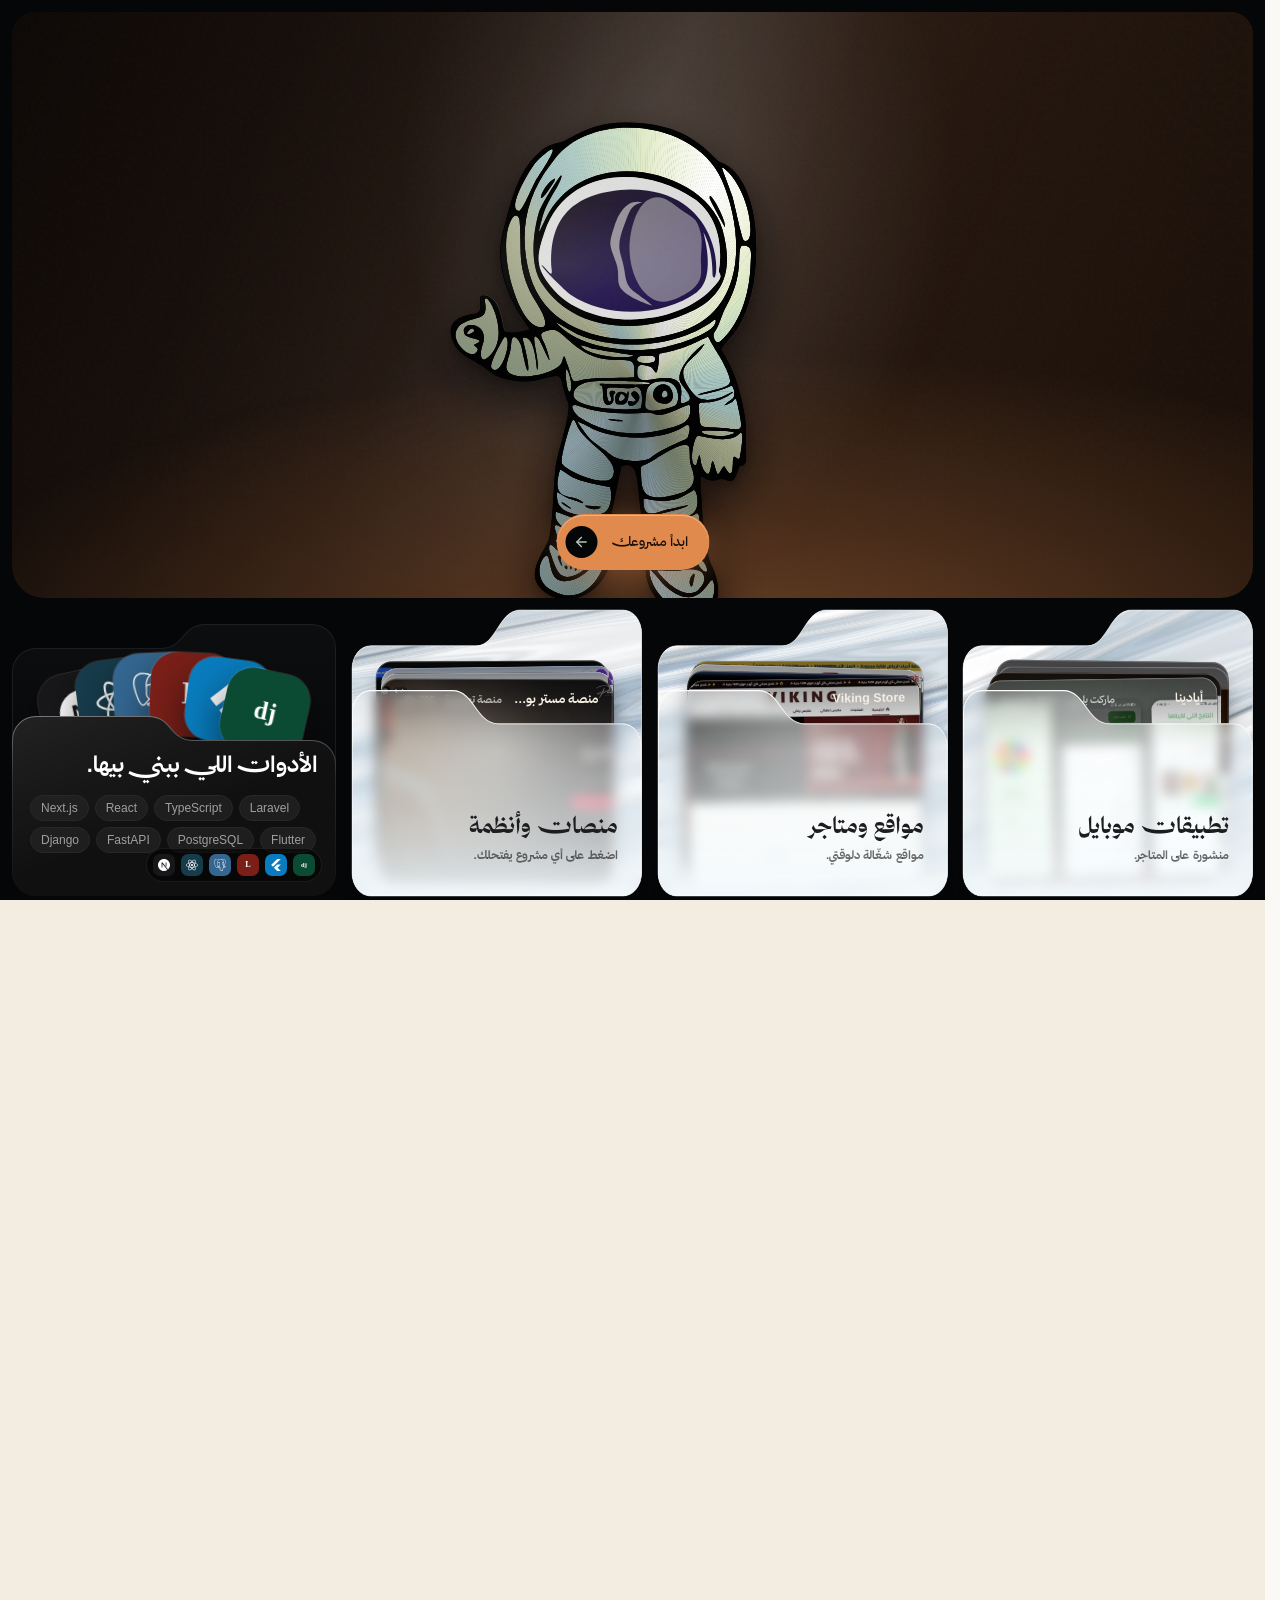
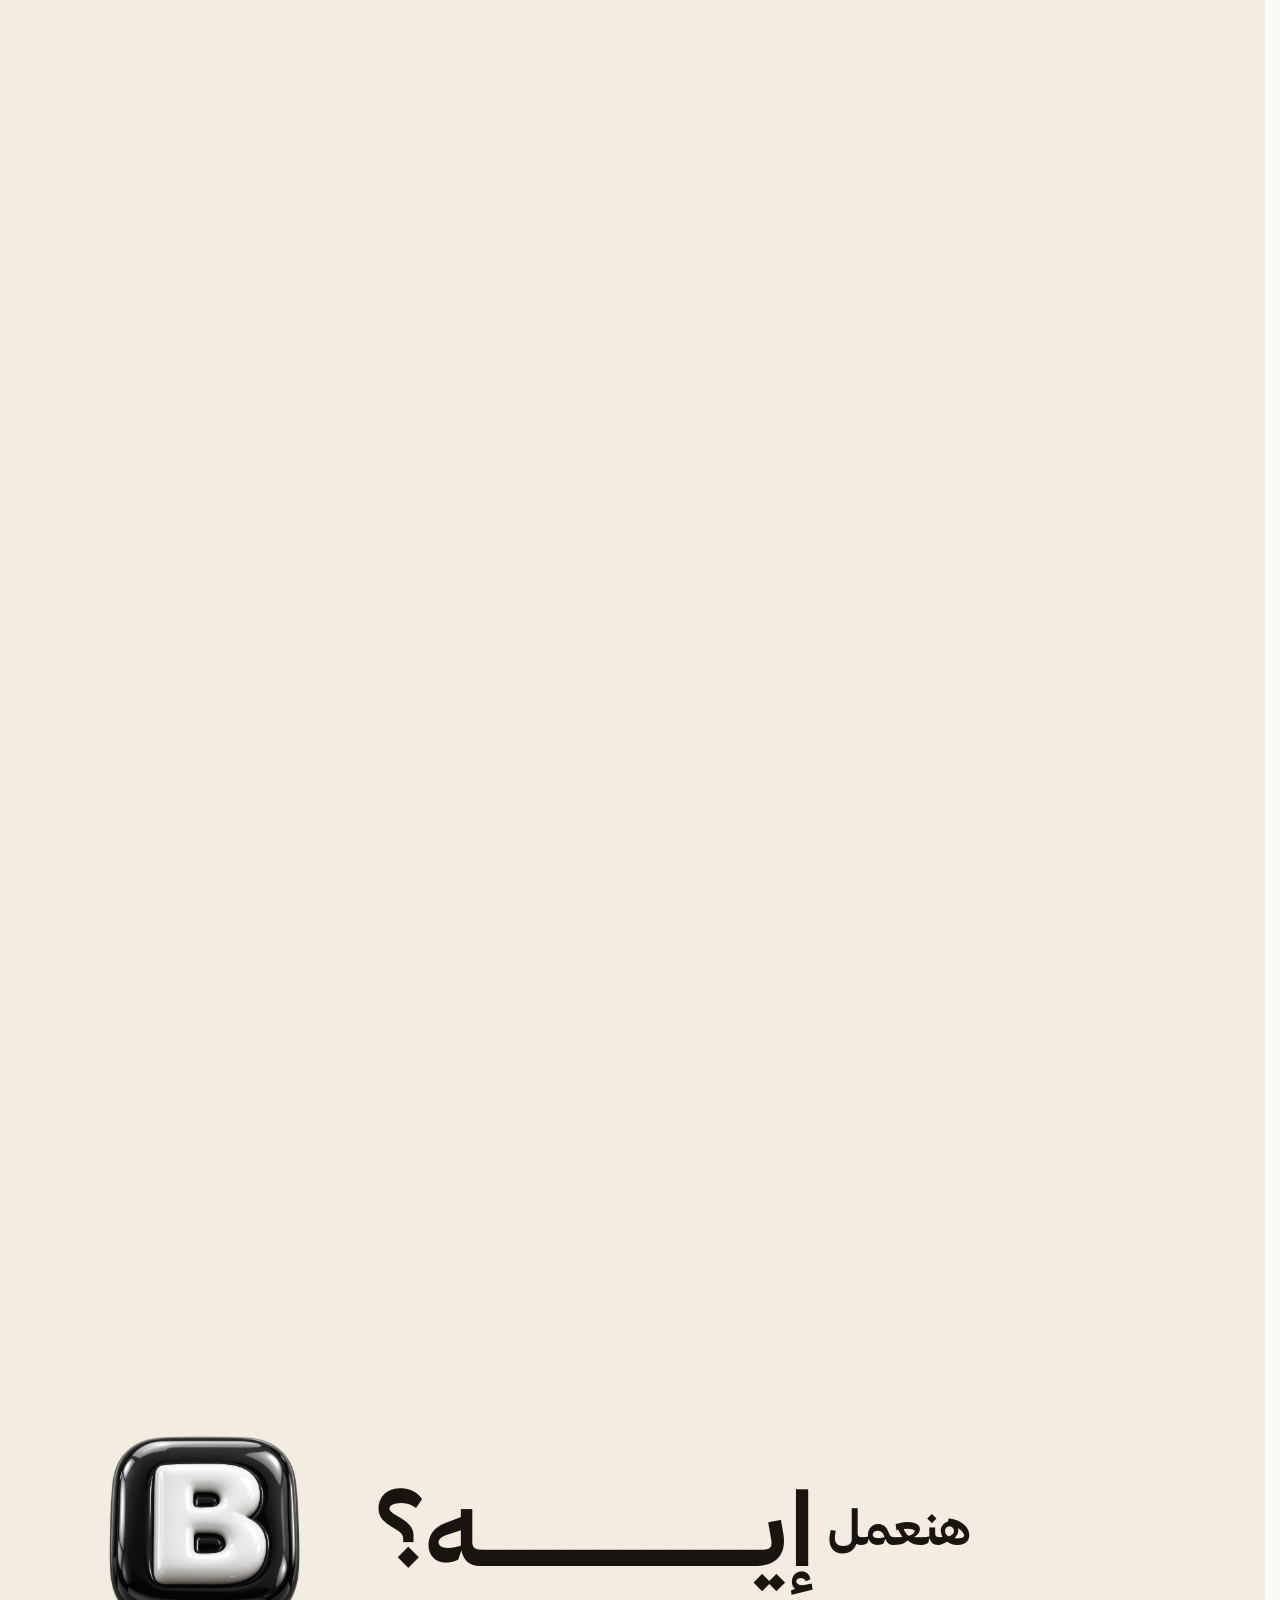
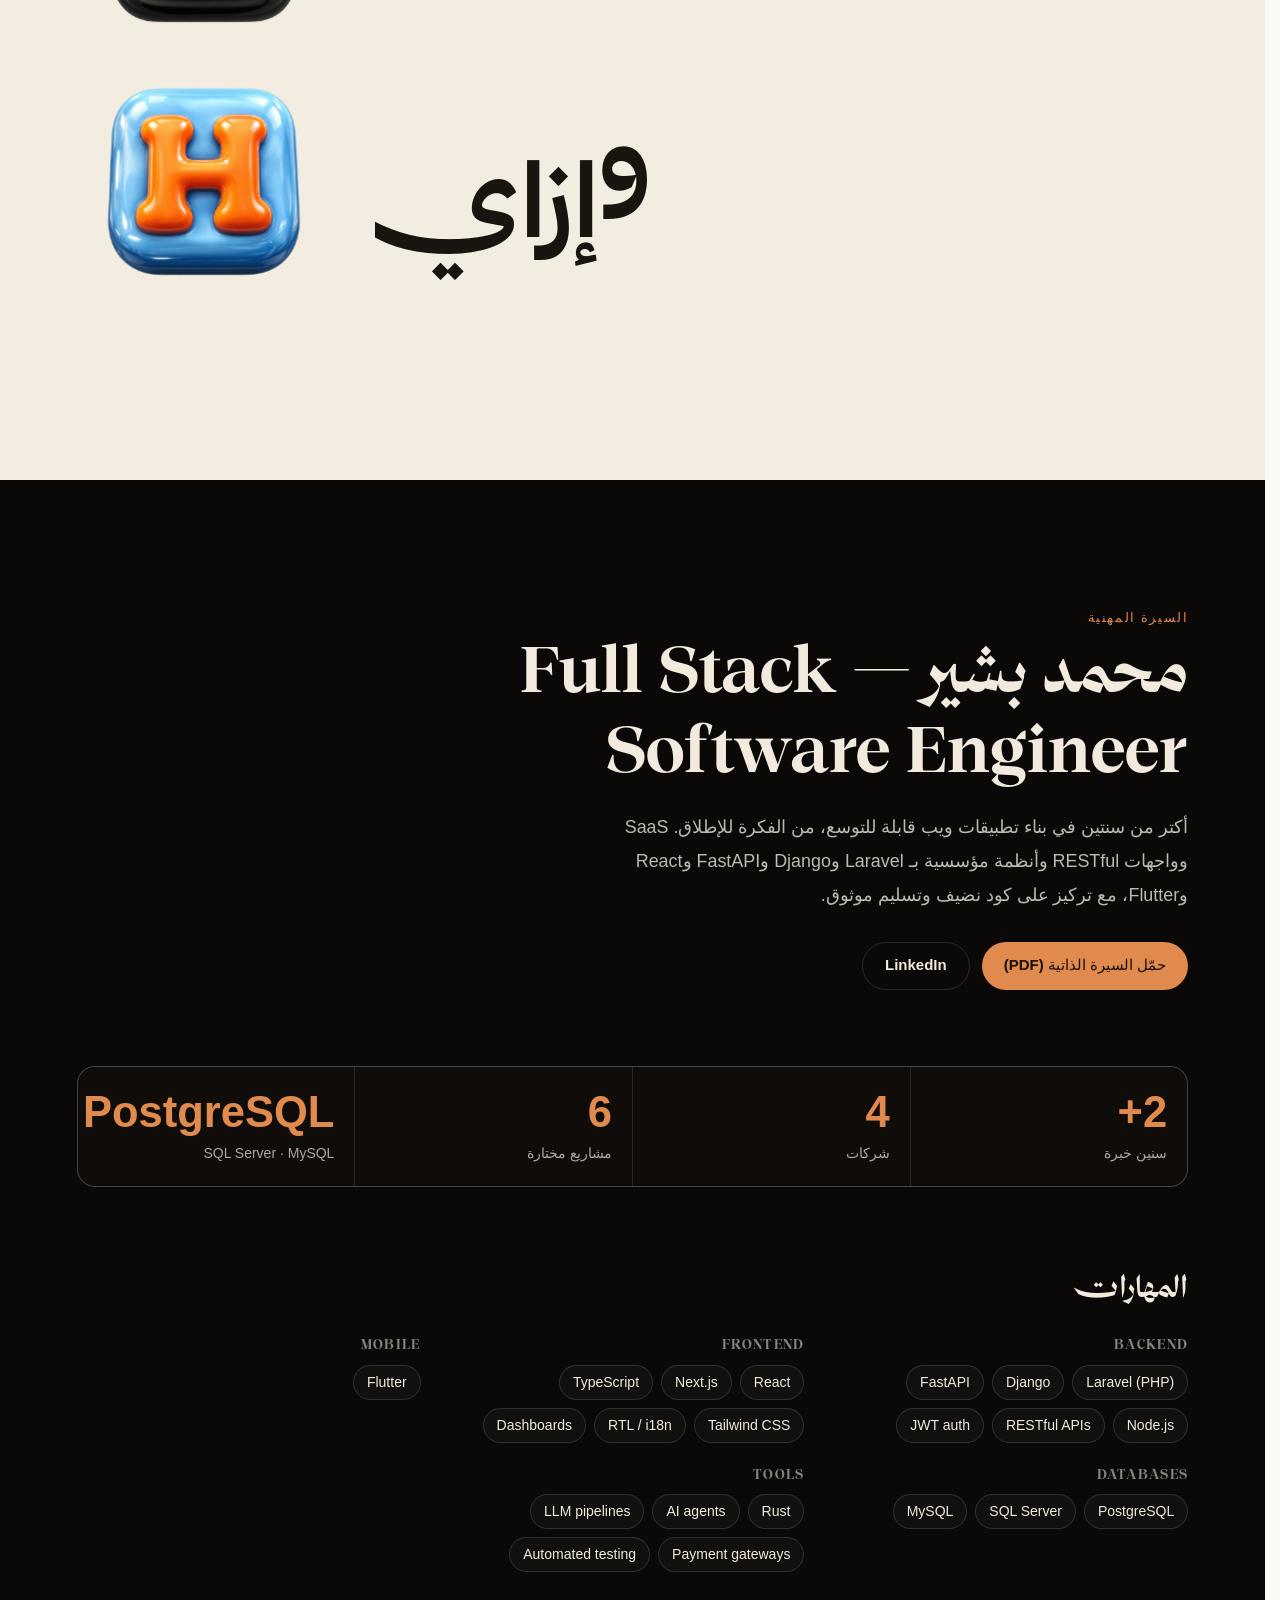
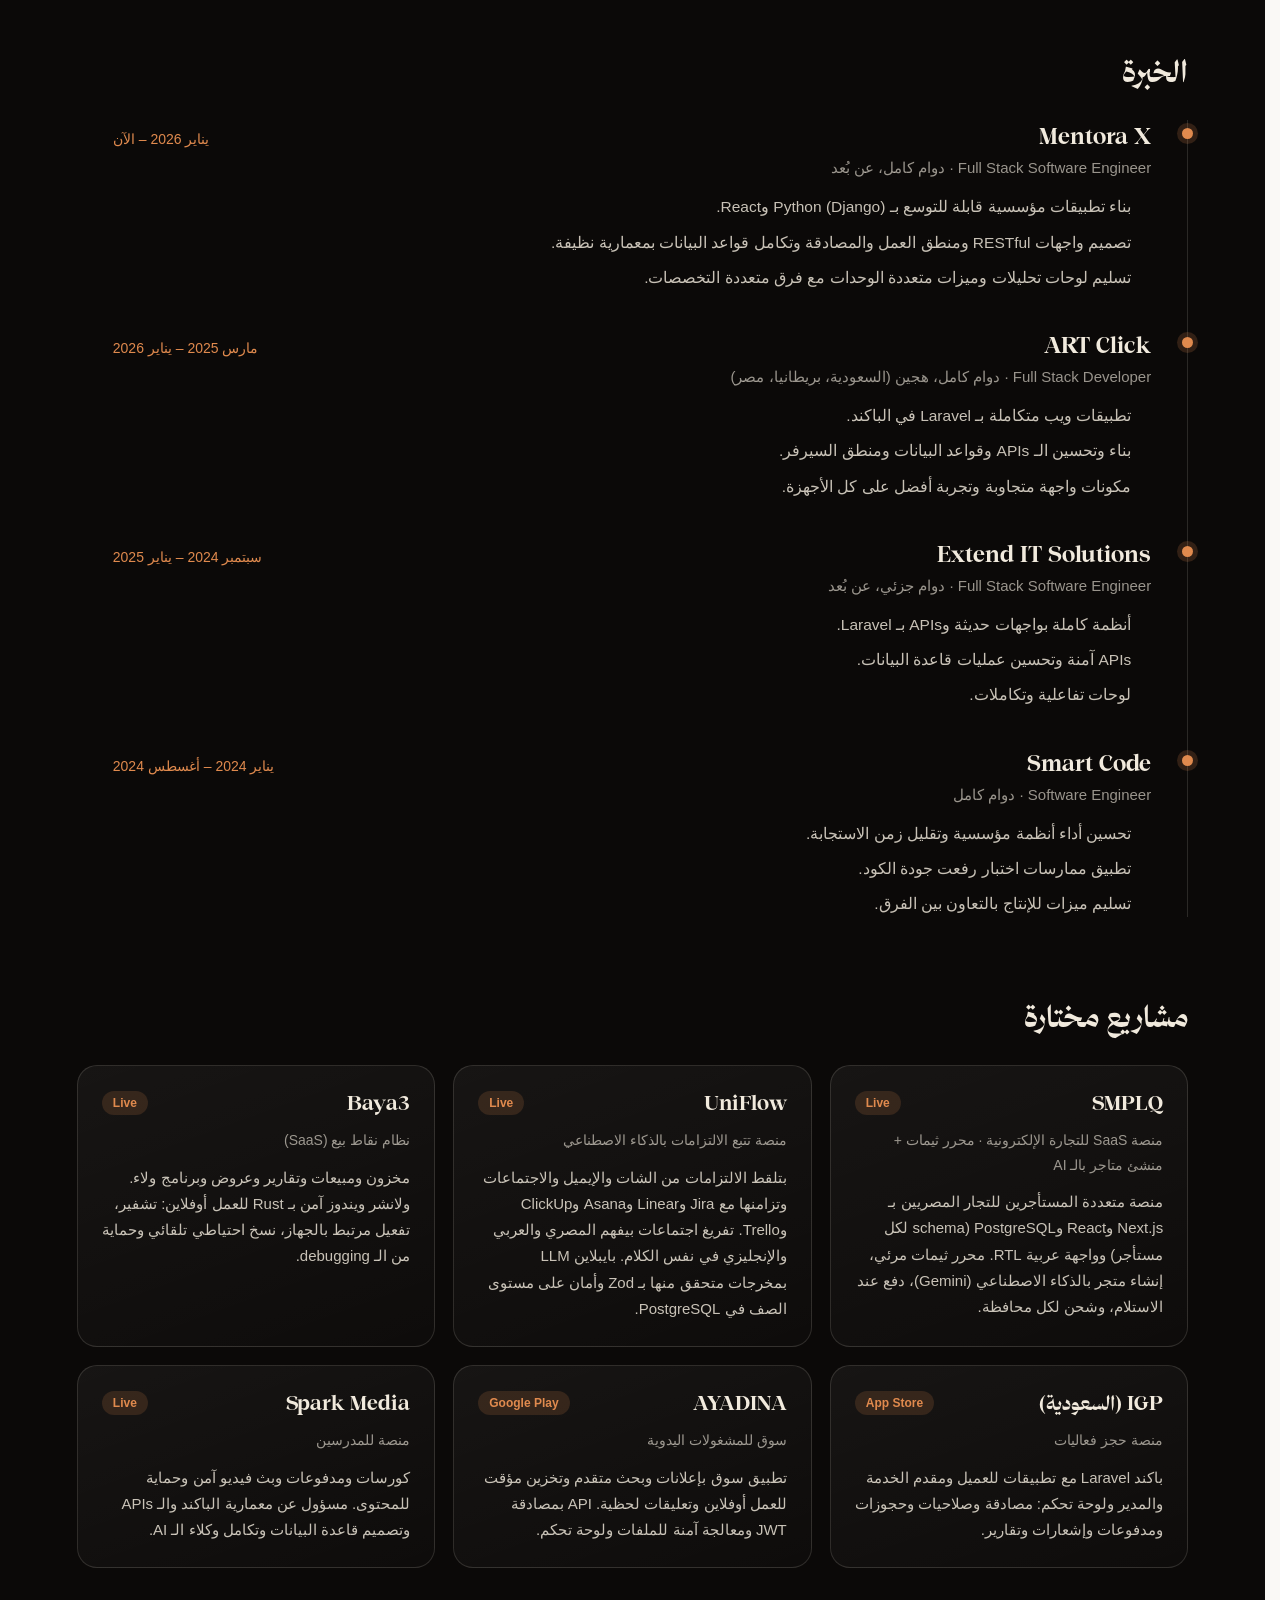
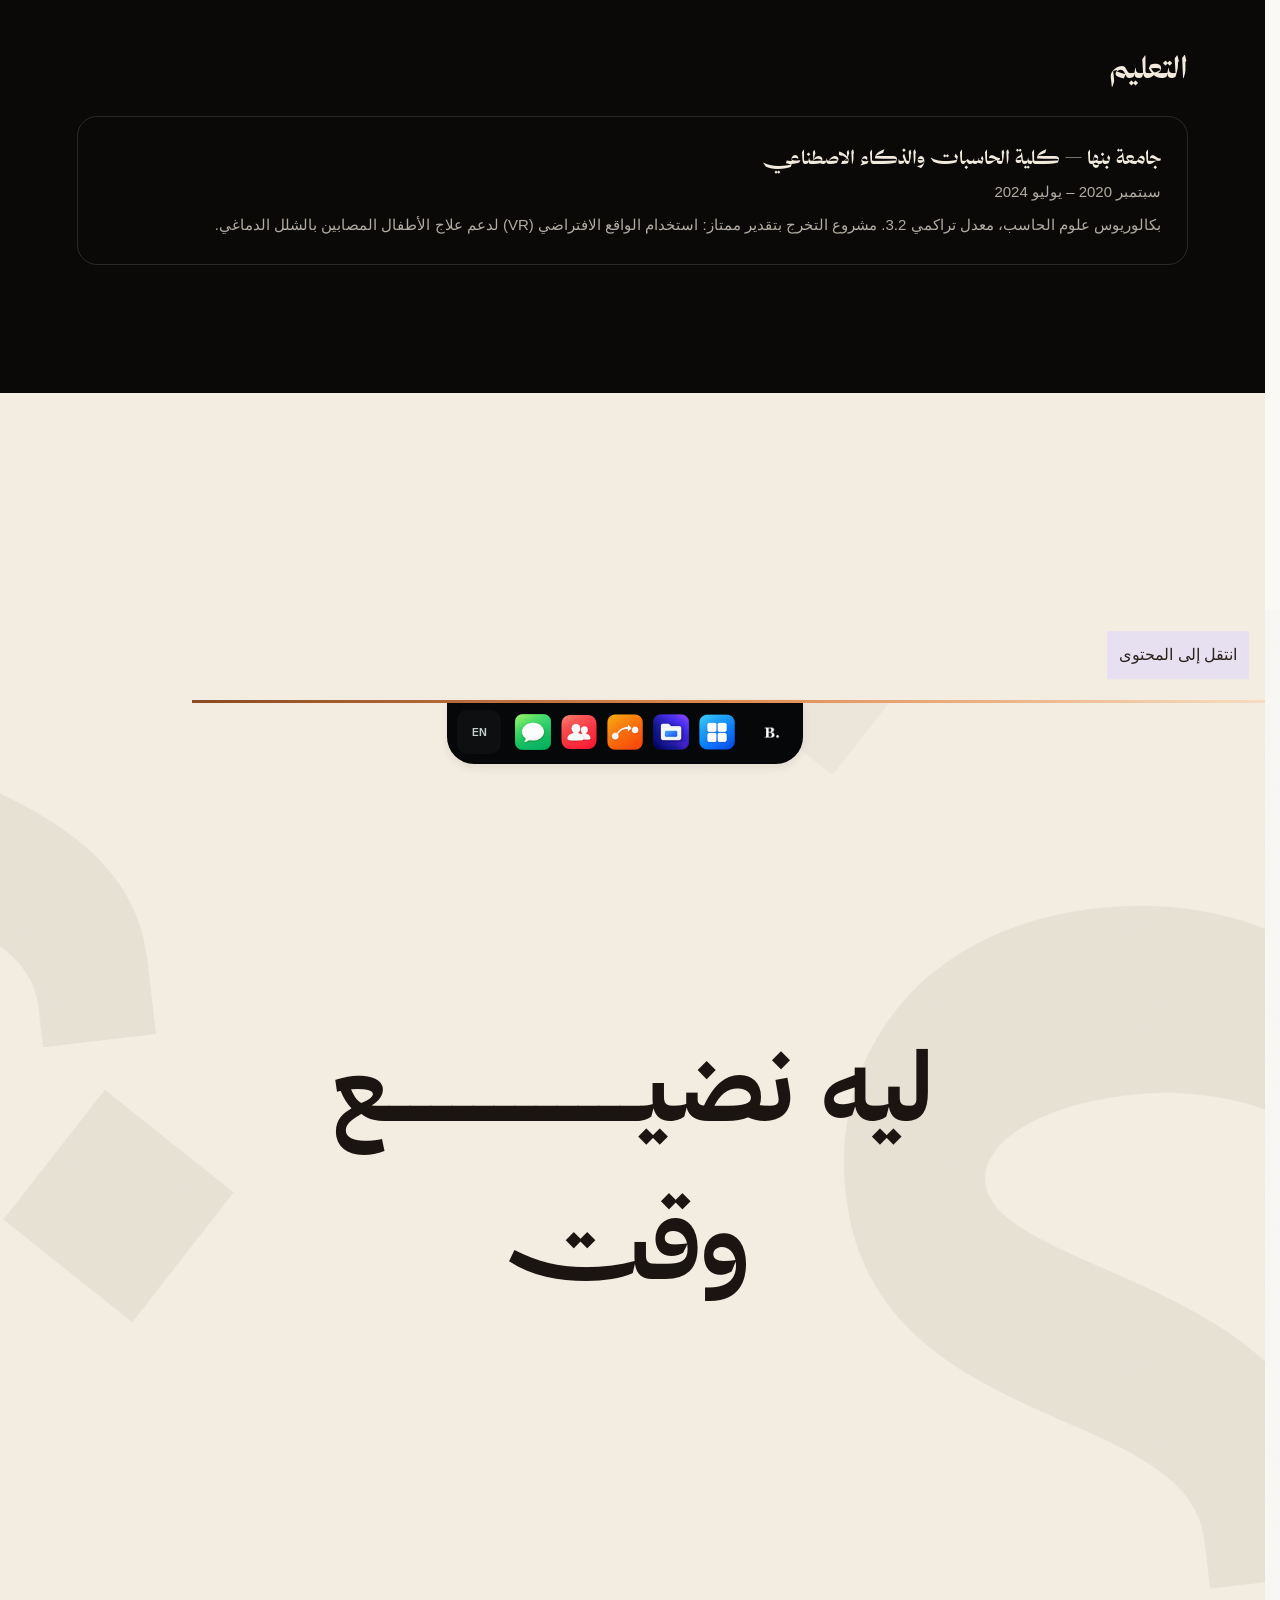
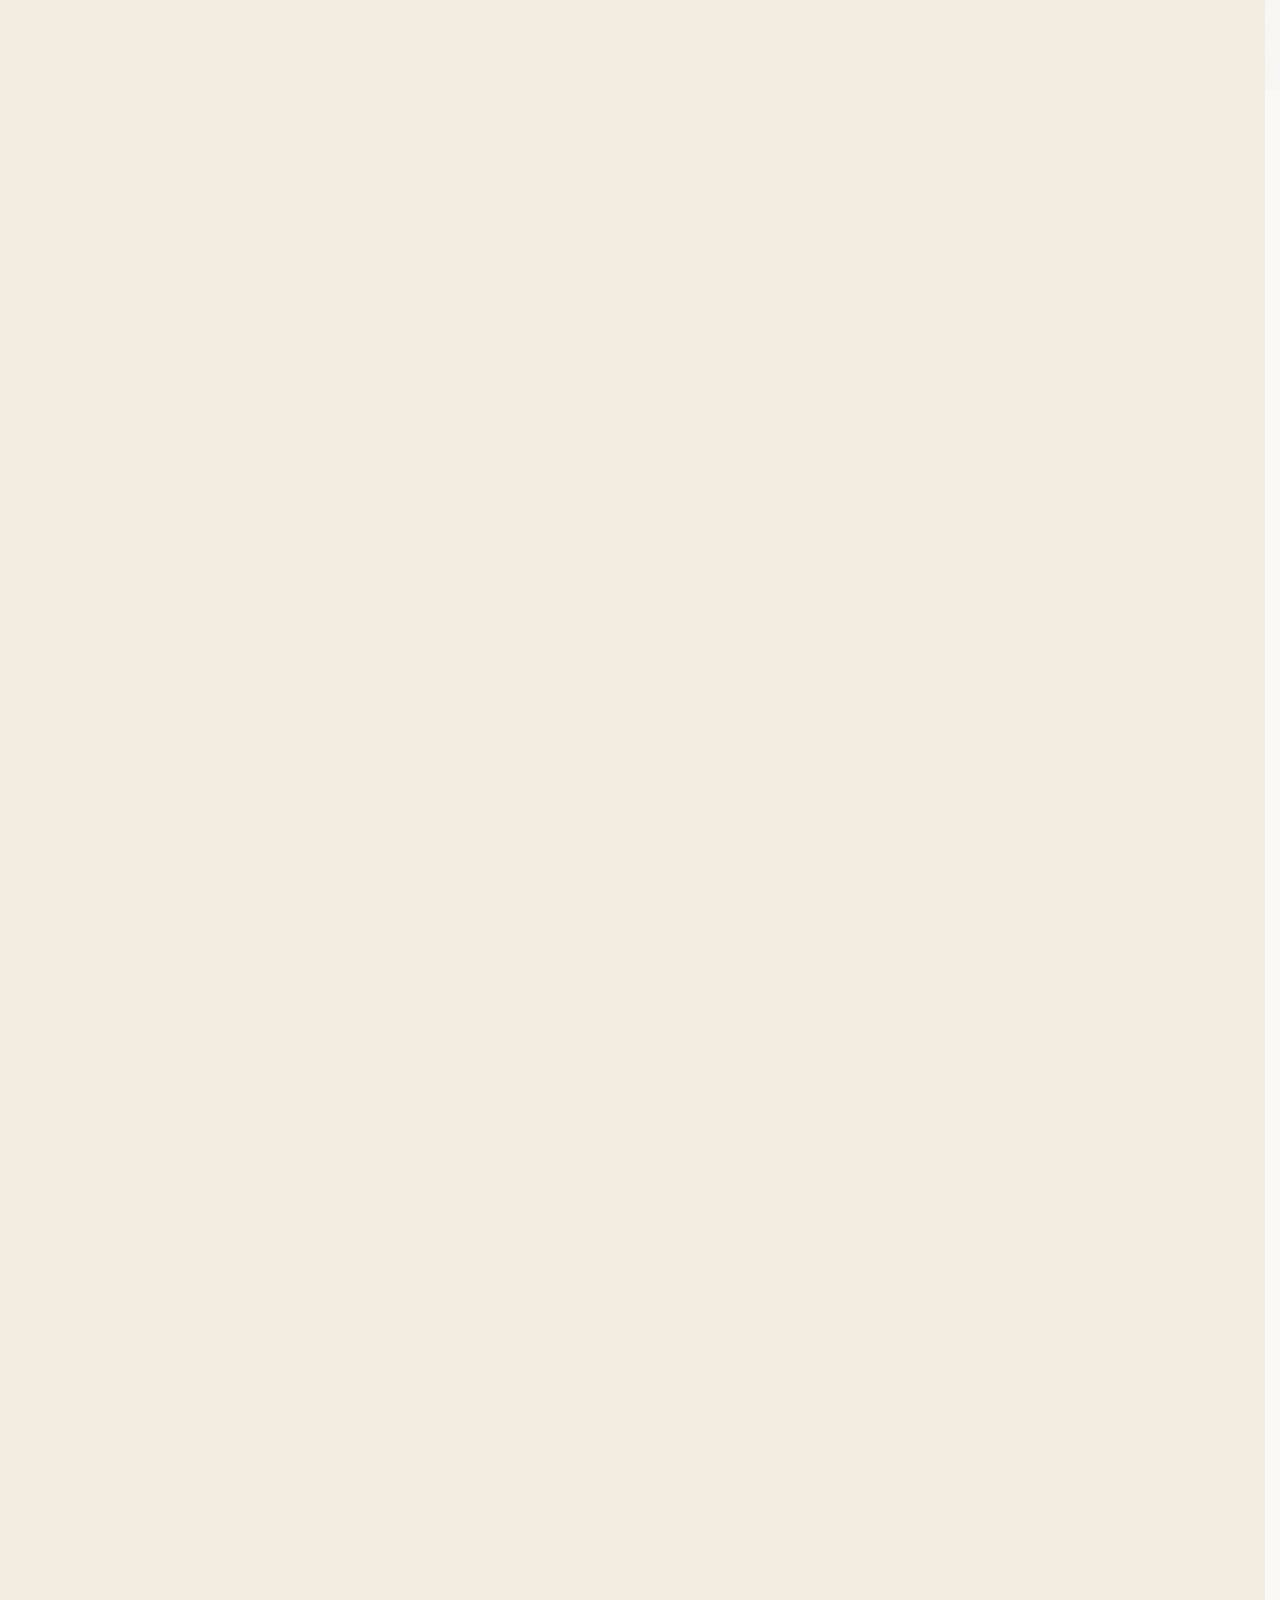
==== index.html @ 6f3d2971 "Portfolio site" ====
<!DOCTYPE html><html lang="ar" dir="rtl"><head><meta charSet="utf-8"/><meta name="viewport" content="width=device-width, initial-scale=1"/><link rel="preload" href="/_next/static/immutable/media/42c0d1ff9eba2829_p.p.2dmi_tuk68pm4.woff2" as="font" crossorigin="" type="font/woff2"/><link rel="preload" href="/_next/static/immutable/media/thmanyahsans_Bold.p.0vi26u1p0-lts.woff2" as="font" crossorigin="" type="font/woff2"/><link rel="preload" href="/_next/static/immutable/media/thmanyahsans_Regular.p.0ip8ziwypg5ml.woff2" as="font" crossorigin="" type="font/woff2"/><link rel="preload" href="/_next/static/immutable/media/thmanyahserifdisplay_Bold-s.p.1z8tk29wt7u5k.woff2" as="font" crossorigin="" type="font/woff2"/><link rel="preload" as="image" imageSrcSet="/brand/beshir-white.png"/><link rel="preload" as="image" imageSrcSet="/brand/visor-portrait.svg" imageSizes="(max-width: 767px) 100vw, 54vw"/><link rel="stylesheet" href="/_next/static/immutable/chunks/3n-0oc0dphpsq.css" data-precedence="next"/><link rel="stylesheet" href="/_next/static/immutable/chunks/3j5yuuc7hpfak.css" data-precedence="next"/><link rel="preload" as="script" fetchPriority="low" href="/_next/static/immutable/chunks/3douyljdx_-l2.js"/><script src="/_next/static/immutable/chunks/0meshd4c712hl.js" async=""></script><script src="/_next/static/immutable/chunks/25ww-0owxi97m.js" async=""></script><script src="/_next/static/immutable/chunks/20xelqi0bxx4-.js" async=""></script><script src="/_next/static/immutable/chunks/turbopack-1byz1flvc-bu1.js" async=""></script><script src="/_next/static/immutable/chunks/00z4pmesk2f4f.js" async=""></script><script src="/_next/static/immutable/chunks/0ser05c71mg0_.js" async=""></script><script src="/_next/static/immutable/chunks/2fl-10sxxqne_.js" async=""></script><script src="/_next/static/immutable/chunks/3kck-fo_ocacz.js" async=""></script><script src="/_next/static/immutable/chunks/201ts4f0eubt2.js" async=""></script><title>محمد بشير — مهندس برمجيات Full Stack</title><meta name="description" content="مهندس برمجيات Full Stack بخبرة +2 سنة: Laravel وDjango وFastAPI وReact وNext.js وFlutter. منصات SaaS وAPIs وتطبيقات جوال وأنظمة بتكبر مع شغلك."/><meta name="robots" content="index, follow"/><meta property="og:title" content="محمد بشير — مهندس برمجيات Full Stack"/><meta property="og:description" content="مهندس برمجيات Full Stack بخبرة +2 سنة: Laravel وDjango وFastAPI وReact وNext.js وFlutter. منصات SaaS وAPIs وتطبيقات جوال وأنظمة بتكبر مع شغلك."/><meta property="og:site_name" content="beshir"/><meta property="og:locale" content="ar_EG"/><meta property="og:type" content="website"/><meta name="twitter:card" content="summary_large_image"/><meta name="twitter:title" content="محمد بشير — مهندس برمجيات Full Stack"/><meta name="twitter:description" content="مهندس برمجيات Full Stack بخبرة +2 سنة: Laravel وDjango وFastAPI وReact وNext.js وFlutter. منصات SaaS وAPIs وتطبيقات جوال وأنظمة بتكبر مع شغلك."/><link rel="icon" href="/icon.svg" type="image/svg+xml"/><link rel="icon" href="/icon.png" type="image/png" sizes="64x64"/><link rel="apple-touch-icon" href="/apple-touch-icon.png"/><meta name="theme-color" content="#0b0908"/><meta name="next-size-adjust" content=""/><script src="/_next/static/immutable/chunks/0c0hxoamwjsbw.js" noModule=""></script><link rel="canonical" href="https://muhamedbeshir.site/"/><link rel="alternate" hreflang="ar" href="https://muhamedbeshir.site/"/><link rel="alternate" hreflang="en" href="https://muhamedbeshir.site/en"/><link rel="alternate" hreflang="x-default" href="https://muhamedbeshir.site/"/><meta property="og:url" content="https://muhamedbeshir.site/"/><meta property="og:image" content="https://muhamedbeshir.site/brand/og-image.jpg"/><meta property="og:image:width" content="1200"/><meta property="og:image:height" content="630"/><meta name="twitter:image" content="https://muhamedbeshir.site/brand/og-image.jpg"/><script type="application/ld+json">{"@context":"https://schema.org","@type":"Person","name":"Mohamed Beshir","alternateName":["محمد بشير","Muhamed Beshir"],"jobTitle":"Full Stack Software Engineer","url":"https://muhamedbeshir.site/","email":"mailto:mbeshir011@gmail.com","telephone":"+201555556932","address":{"@type":"PostalAddress","addressLocality":"Cairo","addressCountry":"EG"},"sameAs":["https://linkedin.com/in/muhamed-b-antar","https://github.com/muhamedbeshir"]}</script><link rel="stylesheet" href="/beshir-theme.css"><script src="/beshir-theme.js" defer></script></head><body class="_26Ossq_variable Hz-EDq_variable P39Oya_variable w5WOra_variable Llaocq_variable"><div hidden=""><!--$--><!--/$--></div><script>(()=>{let t;try{t=localStorage.getItem('wahbrix-theme')}catch{}document.documentElement.dataset.theme=t==='dark'||t==='light'?t:matchMedia('(prefers-color-scheme: dark)').matches?'dark':'light'})()</script><div><a class="skip-link" href="#main">انتقل إلى المحتوى</a><header class="site-header editorial-header"><div class="header-inner shell"><a class="brand" aria-label="beshir — الرئيسية" href="/"><span class="brand-symbol"><img alt="" width="1774" height="887" decoding="async" data-nimg="1" style="color:transparent" srcSet="/brand/beshir-white.png 1x, /brand/beshir-white.png 2x" src="/brand/beshir-white.png"/></span><span>beshir</span></a><nav class="desktop-navigation" aria-label="القائمة الرئيسية"><a class="nav-link notch-app notch-app-services" href="#identity" aria-label="حلولنا"><span class="notch-app-tile"><img alt="" loading="eager" width="44" height="44" decoding="async" data-nimg="1" style="color:transparent" src="/brand/navigation/services-v2.webp"/></span><span class="notch-tooltip" aria-hidden="true">حلولنا</span></a><a class="nav-link notch-app notch-app-work" href="#tools" aria-label="أدواتنا"><span class="notch-app-tile"><img alt="" loading="eager" width="44" height="44" decoding="async" data-nimg="1" style="color:transparent" src="/brand/navigation/work-v2.webp"/></span><span class="notch-tooltip" aria-hidden="true">أدواتنا</span></a><a class="nav-link notch-app notch-app-process" href="#approach" aria-label="كيف نعمل"><span class="notch-app-tile"><img alt="" loading="eager" width="44" height="44" decoding="async" data-nimg="1" style="color:transparent" src="/brand/navigation/process-v2.webp"/></span><span class="notch-tooltip" aria-hidden="true">كيف نعمل</span></a><a class="nav-link notch-app notch-app-about" href="#main" aria-label="beshir"><span class="notch-app-tile"><img alt="" loading="eager" width="44" height="44" decoding="async" data-nimg="1" style="color:transparent" src="/brand/navigation/about-v2.webp"/></span><span class="notch-tooltip" aria-hidden="true">beshir</span></a><a class="nav-link notch-app notch-app-contact" href="#why-wait" aria-label="كلّمني"><span class="notch-app-tile"><img alt="" loading="eager" width="44" height="44" decoding="async" data-nimg="1" style="color:transparent" src="/brand/navigation/contact-v2.webp"/></span><span class="notch-tooltip" aria-hidden="true">كلّمني</span></a></nav><a class="notch-language" href="/en" hrefLang="en" lang="en" aria-label="Switch to English">EN</a></div></header><main id="main"><div class="opening-flow"><section class="forge-hero" aria-labelledby="hero-title"><div class="forge-stage"><div class="hero-pebble-texture" aria-hidden="true"></div><div class="hero-studio-light" aria-hidden="true"></div><div class="forge-horizon" aria-hidden="true"></div><h1 id="hero-title" class="forge-title forge-name-title" aria-label="محمد بشير"><span class="forge-title-top"><span class="forge-title-scroll"><span class="forge-title-word">محــــمد</span></span></span><span class="forge-title-bottom"><span class="forge-title-scroll"><span class="forge-title-word">بشــــير</span></span></span></h1><div class="forge-art forge-restored-art forge-portrait-art"><div class="forge-art-scroll"><div class="forge-art-inner"><div class="portrait-depth-surface"><span class="portrait-cast-shadow" aria-hidden="true"></span><img alt="" width="1245" height="1263" decoding="async" data-nimg="1" class="forge-image" style="color:transparent" sizes="(max-width: 767px) 100vw, 54vw" srcSet="/brand/visor-portrait.svg 384w, /brand/visor-portrait.svg 640w, /brand/visor-portrait.svg 750w, /brand/visor-portrait.svg 828w, /brand/visor-portrait.svg 1080w, /brand/visor-portrait.svg 1200w, /brand/visor-portrait.svg 1920w, /brand/visor-portrait.svg 2048w, /brand/visor-portrait.svg 3840w" src="/brand/visor-portrait.svg"/><span class="portrait-diffuse-light" aria-hidden="true"></span><span class="portrait-specular-light" aria-hidden="true"></span></div></div></div></div><a class="primary-action hero-bottom-cta" aria-label="ابدأ مشروعك" href="#why-wait"><span class="nav-label">ابدأ مشروعك</span><span class="project-action-icon" aria-hidden="true"><svg xmlns="http://www.w3.org/2000/svg" width="16" height="16" viewBox="0 0 24 24" fill="none" stroke="currentColor" stroke-width="2" stroke-linecap="round" stroke-linejoin="round" class="lucide lucide-arrow-left" aria-hidden="true"><path d="m12 19-7-7 7-7"></path><path d="M19 12H5"></path></svg></span></a></div></section><section id="tools" class="hero-folder-row" aria-label="من أعمالنا، وإلى فكرتك"><div class="hero-technology-slot"><div role="button" tabindex="0" aria-expanded="false" aria-label="الأدوات اللي ببني بيها.: Next.js, React, TypeScript, Laravel, Django, FastAPI, PostgreSQL, Flutter" class="relative isolate h-[286px] w-full max-w-[420px] cursor-pointer select-none outline-none [-webkit-tap-highlight-color:transparent] focus-visible:rounded-3xl focus-visible:outline focus-visible:outline-1 focus-visible:outline-offset-4 hero-technology-folder" style="color:#ffffff;font-family:&#x27;Geist&#x27;, ui-sans-serif, system-ui, -apple-system, &#x27;Segoe UI&#x27;, Roboto, sans-serif;letter-spacing:-0.05em;outline-color:rgba(255,255,255,.4);opacity:0;transform:translateY(34px) scale(.92);transition:transform .9s cubic-bezier(.2,.8,.2,1), opacity .6s ease"><div class="pointer-events-none absolute left-[8%] right-[8%] top-10 -z-10 h-[200px] rounded-full opacity-80 blur-[18px]" style="background:radial-gradient(closest-side, rgba(255,255,255,.10), transparent)"></div><div data-icon-folder-back="true" class="absolute inset-x-0 bottom-0 top-[14px]" style="background:linear-gradient(180deg,rgba(255,255,255,.035),rgba(255,255,255,.008) 60%)"><svg class="pointer-events-none absolute inset-0 h-full w-full overflow-visible" aria-hidden="true"><path d="" fill="none" stroke="rgba(255,255,255,.07)" stroke-width="2"></path></svg></div><div class="pointer-events-none absolute inset-0" aria-hidden="true"><div data-icon-folder-tile="true" class="absolute left-1/2 top-[42px] -ml-[50.5px] h-[101px] w-[101px] rounded-[26px] [backface-visibility:hidden]" style="width:101px;height:101px;margin-left:-50.5px;opacity:0;transform:translate3d(-75.75px, 80px, 0);transition:transform 0.9s cubic-bezier(.2,.8,.2,1), opacity .5s;transition-delay:0.35s"><div class="pointer-events-auto relative h-full w-full rounded-[inherit]" style="transform:none;filter:none;transition:transform .45s cubic-bezier(.2,.8,.2,1), filter .3s ease"><div class="grid h-full w-full place-items-center overflow-hidden rounded-[inherit]" style="background:#171719;box-shadow:0 18px 40px rgba(0,0,0,.55), 0 0 0 1px rgba(255,255,255,.14)"><img alt="" loading="lazy" width="44" height="44" decoding="async" data-nimg="1" class="technology-folder-logo" style="color:transparent" src="/brand/technologies/nextdotjs.svg"/></div><span class="pointer-events-none absolute bottom-full left-1/2 mb-2.5 whitespace-nowrap rounded-full border px-2.5 py-1 text-xs font-medium leading-4 backdrop-blur-[8px]" style="background:rgba(0,0,0,.55);border-color:rgba(255,255,255,.08);color:#ffffff;opacity:0;transform:translateX(-50%) translateY(6px);transition:opacity .25s ease, transform .35s cubic-bezier(.2,.8,.2,1)">Next.js</span></div></div><div data-icon-folder-tile="true" class="absolute left-1/2 top-[42px] -ml-[50.5px] h-[101px] w-[101px] rounded-[26px] [backface-visibility:hidden]" style="width:101px;height:101px;margin-left:-50.5px;opacity:0;transform:translate3d(-45.449999999999996px, 80px, 0);transition:transform 0.9s cubic-bezier(.2,.8,.2,1), opacity .5s;transition-delay:0.43s"><div class="pointer-events-auto relative h-full w-full rounded-[inherit]" style="transform:none;filter:none;transition:transform .45s cubic-bezier(.2,.8,.2,1), filter .3s ease"><div class="grid h-full w-full place-items-center overflow-hidden rounded-[inherit]" style="background:#163b4b;box-shadow:0 18px 40px rgba(0,0,0,.55), 0 0 0 1px rgba(255,255,255,.14)"><img alt="" loading="lazy" width="44" height="44" decoding="async" data-nimg="1" class="technology-folder-logo" style="color:transparent" src="/brand/technologies/react.svg"/></div><span class="pointer-events-none absolute bottom-full left-1/2 mb-2.5 whitespace-nowrap rounded-full border px-2.5 py-1 text-xs font-medium leading-4 backdrop-blur-[8px]" style="background:rgba(0,0,0,.55);border-color:rgba(255,255,255,.08);color:#ffffff;opacity:0;transform:translateX(-50%) translateY(6px);transition:opacity .25s ease, transform .35s cubic-bezier(.2,.8,.2,1)">React</span></div></div><div data-icon-folder-tile="true" class="absolute left-1/2 top-[42px] -ml-[50.5px] h-[101px] w-[101px] rounded-[26px] [backface-visibility:hidden]" style="width:101px;height:101px;margin-left:-50.5px;opacity:0;transform:translate3d(-15.149999999999999px, 80px, 0);transition:transform 0.9s cubic-bezier(.2,.8,.2,1), opacity .5s;transition-delay:0.51s"><div class="pointer-events-auto relative h-full w-full rounded-[inherit]" style="transform:none;filter:none;transition:transform .45s cubic-bezier(.2,.8,.2,1), filter .3s ease"><div class="grid h-full w-full place-items-center overflow-hidden rounded-[inherit]" style="background:#336791;box-shadow:0 18px 40px rgba(0,0,0,.55), 0 0 0 1px rgba(255,255,255,.14)"><img alt="" loading="lazy" width="44" height="44" decoding="async" data-nimg="1" class="technology-folder-logo" style="color:transparent" src="/brand/technologies/postgresql.svg"/></div><span class="pointer-events-none absolute bottom-full left-1/2 mb-2.5 whitespace-nowrap rounded-full border px-2.5 py-1 text-xs font-medium leading-4 backdrop-blur-[8px]" style="background:rgba(0,0,0,.55);border-color:rgba(255,255,255,.08);color:#ffffff;opacity:0;transform:translateX(-50%) translateY(6px);transition:opacity .25s ease, transform .35s cubic-bezier(.2,.8,.2,1)">PostgreSQL</span></div></div><div data-icon-folder-tile="true" class="absolute left-1/2 top-[42px] -ml-[50.5px] h-[101px] w-[101px] rounded-[26px] [backface-visibility:hidden]" style="width:101px;height:101px;margin-left:-50.5px;opacity:0;transform:translate3d(15.149999999999999px, 80px, 0);transition:transform 0.9s cubic-bezier(.2,.8,.2,1), opacity .5s;transition-delay:0.59s"><div class="pointer-events-auto relative h-full w-full rounded-[inherit]" style="transform:none;filter:none;transition:transform .45s cubic-bezier(.2,.8,.2,1), filter .3s ease"><div class="grid h-full w-full place-items-center overflow-hidden rounded-[inherit]" style="background:#7a1f17;box-shadow:0 18px 40px rgba(0,0,0,.55), 0 0 0 1px rgba(255,255,255,.14)"><img alt="" loading="lazy" width="44" height="44" decoding="async" data-nimg="1" class="technology-folder-logo" style="color:transparent" src="/brand/technologies/laravel.svg"/></div><span class="pointer-events-none absolute bottom-full left-1/2 mb-2.5 whitespace-nowrap rounded-full border px-2.5 py-1 text-xs font-medium leading-4 backdrop-blur-[8px]" style="background:rgba(0,0,0,.55);border-color:rgba(255,255,255,.08);color:#ffffff;opacity:0;transform:translateX(-50%) translateY(6px);transition:opacity .25s ease, transform .35s cubic-bezier(.2,.8,.2,1)">Laravel</span></div></div><div data-icon-folder-tile="true" class="absolute left-1/2 top-[42px] -ml-[50.5px] h-[101px] w-[101px] rounded-[26px] [backface-visibility:hidden]" style="width:101px;height:101px;margin-left:-50.5px;opacity:0;transform:translate3d(45.449999999999996px, 80px, 0);transition:transform 0.9s cubic-bezier(.2,.8,.2,1), opacity .5s;transition-delay:0.6699999999999999s"><div class="pointer-events-auto relative h-full w-full rounded-[inherit]" style="transform:none;filter:none;transition:transform .45s cubic-bezier(.2,.8,.2,1), filter .3s ease"><div class="grid h-full w-full place-items-center overflow-hidden rounded-[inherit]" style="background:#087cbe;box-shadow:0 18px 40px rgba(0,0,0,.55), 0 0 0 1px rgba(255,255,255,.14)"><img alt="" loading="lazy" width="44" height="44" decoding="async" data-nimg="1" class="technology-folder-logo" style="color:transparent" src="/brand/technologies/flutter.svg"/></div><span class="pointer-events-none absolute bottom-full left-1/2 mb-2.5 whitespace-nowrap rounded-full border px-2.5 py-1 text-xs font-medium leading-4 backdrop-blur-[8px]" style="background:rgba(0,0,0,.55);border-color:rgba(255,255,255,.08);color:#ffffff;opacity:0;transform:translateX(-50%) translateY(6px);transition:opacity .25s ease, transform .35s cubic-bezier(.2,.8,.2,1)">Flutter</span></div></div><div data-icon-folder-tile="true" class="absolute left-1/2 top-[42px] -ml-[50.5px] h-[101px] w-[101px] rounded-[26px] [backface-visibility:hidden]" style="width:101px;height:101px;margin-left:-50.5px;opacity:0;transform:translate3d(75.75px, 80px, 0);transition:transform 0.9s cubic-bezier(.2,.8,.2,1), opacity .5s;transition-delay:0.75s"><div class="pointer-events-auto relative h-full w-full rounded-[inherit]" style="transform:none;filter:none;transition:transform .45s cubic-bezier(.2,.8,.2,1), filter .3s ease"><div class="grid h-full w-full place-items-center overflow-hidden rounded-[inherit]" style="background:#0c4b33;box-shadow:0 18px 40px rgba(0,0,0,.55), 0 0 0 1px rgba(255,255,255,.14)"><img alt="" loading="lazy" width="44" height="44" decoding="async" data-nimg="1" class="technology-folder-logo" style="color:transparent" src="/brand/technologies/django.svg"/></div><span class="pointer-events-none absolute bottom-full left-1/2 mb-2.5 whitespace-nowrap rounded-full border px-2.5 py-1 text-xs font-medium leading-4 backdrop-blur-[8px]" style="background:rgba(0,0,0,.55);border-color:rgba(255,255,255,.08);color:#ffffff;opacity:0;transform:translateX(-50%) translateY(6px);transition:opacity .25s ease, transform .35s cubic-bezier(.2,.8,.2,1)">Django</span></div></div></div><div data-icon-folder-front="true" class="absolute inset-x-0 bottom-0 h-[180px] overflow-hidden" style="background:linear-gradient(160deg,rgba(255,255,255,.09),rgba(255,255,255,.015) 55%),#0c0c0c;transform:none;transition:transform .6s cubic-bezier(.2,.8,.2,1)"><svg class="pointer-events-none absolute inset-0 h-full w-full overflow-visible" aria-hidden="true"><defs><linearGradient id="edge-_R_1j2nmivb_" x1="0" y1="0" x2="0" y2="1"><stop offset="0" stop-color="rgba(255,255,255,.38)"></stop><stop offset=".35" stop-color="rgba(255,255,255,.1)"></stop><stop offset="1" stop-color="rgba(255,255,255,0)"></stop></linearGradient></defs><path d="" fill="none" stroke="url(#edge-_R_1j2nmivb_)" stroke-width="2"></path></svg><h3 class="m-0 px-[18px] pt-[34px] text-xl font-medium leading-[26px]">الأدوات اللي ببني بيها.</h3><div data-icon-folder-tags="true" class="mx-[18px] mt-3.5 flex flex-wrap gap-1.5"><span data-icon-folder-tag="true" dir="ltr" class="inline-flex min-h-6 items-center whitespace-nowrap rounded-full border px-2.5 py-0.5 text-xs leading-5" style="background:rgba(36,36,36,.7);border-color:#282828;color:#9f9f9f;transition:border-color .25s ease, color .25s ease">Next.js</span><span data-icon-folder-tag="true" dir="ltr" class="inline-flex min-h-6 items-center whitespace-nowrap rounded-full border px-2.5 py-0.5 text-xs leading-5" style="background:rgba(36,36,36,.7);border-color:#282828;color:#9f9f9f;transition:border-color .25s ease, color .25s ease">React</span><span data-icon-folder-tag="true" dir="ltr" class="inline-flex min-h-6 items-center whitespace-nowrap rounded-full border px-2.5 py-0.5 text-xs leading-5" style="background:rgba(36,36,36,.7);border-color:#282828;color:#9f9f9f;transition:border-color .25s ease, color .25s ease">TypeScript</span><span data-icon-folder-tag="true" dir="ltr" class="inline-flex min-h-6 items-center whitespace-nowrap rounded-full border px-2.5 py-0.5 text-xs leading-5" style="background:rgba(36,36,36,.7);border-color:#282828;color:#9f9f9f;transition:border-color .25s ease, color .25s ease">Laravel</span><span data-icon-folder-tag="true" dir="ltr" class="inline-flex min-h-6 items-center whitespace-nowrap rounded-full border px-2.5 py-0.5 text-xs leading-5" style="background:rgba(36,36,36,.7);border-color:#282828;color:#9f9f9f;transition:border-color .25s ease, color .25s ease">Django</span><span data-icon-folder-tag="true" dir="ltr" class="inline-flex min-h-6 items-center whitespace-nowrap rounded-full border px-2.5 py-0.5 text-xs leading-5" style="background:rgba(36,36,36,.7);border-color:#282828;color:#9f9f9f;transition:border-color .25s ease, color .25s ease">FastAPI</span><span data-icon-folder-tag="true" dir="ltr" class="inline-flex min-h-6 items-center whitespace-nowrap rounded-full border px-2.5 py-0.5 text-xs leading-5" style="background:rgba(36,36,36,.7);border-color:#282828;color:#9f9f9f;transition:border-color .25s ease, color .25s ease">PostgreSQL</span><span data-icon-folder-tag="true" dir="ltr" class="inline-flex min-h-6 items-center whitespace-nowrap rounded-full border px-2.5 py-0.5 text-xs leading-5" style="background:rgba(36,36,36,.7);border-color:#282828;color:#9f9f9f;transition:border-color .25s ease, color .25s ease">Flutter</span></div><span class="absolute bottom-3.5 right-3.5 flex h-[34px] items-center gap-1.5 rounded-full border px-1.5" style="background:rgba(0,0,0,.55);border-color:rgba(255,255,255,.08)" aria-hidden="true"><span class="block h-[22px] w-[22px] overflow-hidden rounded-[7px]"><span class="grid h-full w-full place-items-center [&amp;_svg]:h-[60%] [&amp;_svg]:w-[60%]" style="background:#171719"><img alt="" loading="lazy" width="44" height="44" decoding="async" data-nimg="1" class="technology-folder-logo" style="color:transparent" src="/brand/technologies/nextdotjs.svg"/></span></span><span class="block h-[22px] w-[22px] overflow-hidden rounded-[7px]"><span class="grid h-full w-full place-items-center [&amp;_svg]:h-[60%] [&amp;_svg]:w-[60%]" style="background:#163b4b"><img alt="" loading="lazy" width="44" height="44" decoding="async" data-nimg="1" class="technology-folder-logo" style="color:transparent" src="/brand/technologies/react.svg"/></span></span><span class="block h-[22px] w-[22px] overflow-hidden rounded-[7px]"><span class="grid h-full w-full place-items-center [&amp;_svg]:h-[60%] [&amp;_svg]:w-[60%]" style="background:#336791"><img alt="" loading="lazy" width="44" height="44" decoding="async" data-nimg="1" class="technology-folder-logo" style="color:transparent" src="/brand/technologies/postgresql.svg"/></span></span><span class="block h-[22px] w-[22px] overflow-hidden rounded-[7px]"><span class="grid h-full w-full place-items-center [&amp;_svg]:h-[60%] [&amp;_svg]:w-[60%]" style="background:#7a1f17"><img alt="" loading="lazy" width="44" height="44" decoding="async" data-nimg="1" class="technology-folder-logo" style="color:transparent" src="/brand/technologies/laravel.svg"/></span></span><span class="block h-[22px] w-[22px] overflow-hidden rounded-[7px]"><span class="grid h-full w-full place-items-center [&amp;_svg]:h-[60%] [&amp;_svg]:w-[60%]" style="background:#087cbe"><img alt="" loading="lazy" width="44" height="44" decoding="async" data-nimg="1" class="technology-folder-logo" style="color:transparent" src="/brand/technologies/flutter.svg"/></span></span><span class="block h-[22px] w-[22px] overflow-hidden rounded-[7px]"><span class="grid h-full w-full place-items-center [&amp;_svg]:h-[60%] [&amp;_svg]:w-[60%]" style="background:#0c4b33"><img alt="" loading="lazy" width="44" height="44" decoding="async" data-nimg="1" class="technology-folder-logo" style="color:transparent" src="/brand/technologies/django.svg"/></span></span></span></div></div></div><div class="hero-folder-slot"><div class="gf-root hero-glass-folder" data-tone="light" data-entered="true" data-place="bottom-left" style="width:340px;height:326px"><style>
.gf-root {
  --gf-px: 0;
  --gf-py: 0;
  --gf-ease: cubic-bezier(.2, .8, .2, 1);
  --gf-spring: cubic-bezier(.34, 1.36, .5, 1);
  --gf-hinge: 0deg;
  --gf-lift: 42px;
  --gf-spread: 0px;
  --gf-fan: 0deg;
  --gf-stack: 15px;
  --gf-ink: #141416;
  --gf-ink-soft: rgba(20, 20, 22, .55);
  position: relative;
  display: inline-block;
  flex: none;
  vertical-align: top;
  font-family: ui-sans-serif, system-ui, -apple-system, "SF Pro Text", "Segoe UI", Roboto, "Helvetica Neue", Arial, sans-serif;
  -webkit-font-smoothing: antialiased;
  -webkit-tap-highlight-color: transparent;
  isolation: isolate;
}
.gf-root[data-tone="dark"] { --gf-ink: #f5f5f7; --gf-ink-soft: rgba(245, 245, 247, .58); }
.gf-root:hover, .gf-root:focus-within { --gf-hinge: -11deg; --gf-lift: -34px; --gf-spread: 8px; --gf-fan: 1.4deg; --gf-stack: 10px; }
.gf-root[data-open] { --gf-hinge: -24deg; --gf-lift: -96px; --gf-spread: 40px; --gf-fan: 5deg; --gf-stack: 30px; }

.gf-stage {
  position: absolute;
  left: 0;
  top: 0;
  width: 340px;
  height: 272px;
  transform-origin: 0 0;
}
.gf-tilt {
  position: absolute;
  inset: 0;
  transform: perspective(1400px) rotateX(calc(var(--gf-py) * -3deg)) rotateY(calc(var(--gf-px) * 4deg));
  transition: transform .9s var(--gf-ease);
}

.gf-shadow {
  position: absolute;
  left: 18px;
  right: 18px;
  bottom: -6px;
  height: 60px;
  border-radius: 40px;
  background: rgba(16, 18, 24, .34);
  filter: blur(22px);
  transform: translateX(calc(var(--gf-px) * -8px));
  transition: transform .9s var(--gf-ease), opacity .9s var(--gf-ease);
}
.gf-root[data-tone="dark"] .gf-shadow { background: rgba(0, 0, 0, .62); }

.gf-back {
  position: absolute;
  inset: 0;
  overflow: hidden;
  background: linear-gradient(180deg, #f3f3f4 0%, #e3e3e6 100%);
}
.gf-root[data-tone="dark"] .gf-back { background: linear-gradient(180deg, #2a2a2e 0%, #121214 100%); }
.gf-art {
  position: absolute;
  left: -12px;
  top: -12px;
  max-width: none;
  object-fit: cover;
  transform: translate(calc(var(--gf-px) * -7px), calc(var(--gf-py) * -6px)) scale(1.02);
  transition: transform 1.1s var(--gf-ease), opacity 1.2s var(--gf-ease), filter 1.2s var(--gf-ease);
}
canvas.gf-art { opacity: 0; filter: blur(14px) saturate(.6); }
canvas.gf-art[data-ready] { opacity: 1; filter: none; }
.gf-back-sheen {
  position: absolute;
  inset: 0;
  background:
    linear-gradient(180deg, rgba(255, 255, 255, .22) 0%, rgba(255, 255, 255, 0) 22%),
    radial-gradient(120% 80% at 80% 0%, rgba(255, 255, 255, .16), rgba(255, 255, 255, 0) 60%);
  pointer-events: none;
}

.gf-rim {
  position: absolute;
  left: 0;
  top: 0;
  max-width: none;
  overflow: visible;
  pointer-events: none;
  fill: none;
}
.gf-back-rim { width: 340px; height: 272px; }
.gf-back-rim path { stroke: rgba(255, 255, 255, .45); stroke-width: 1; }
.gf-root[data-tone="dark"] .gf-back-rim path { stroke: rgba(255, 255, 255, .16); }

/* ---- files ---------------------------------------------------------------- */
.gf-files {
  position: absolute;
  inset: 0;
  z-index: 5;
  pointer-events: none;
  /* nothing hangs out of the bottom of the pocket, however tall the stack */
  clip-path: inset(-400px -400px 10px -400px);
}
.gf-sheet-slot { display: contents; }
.gf-sheet {
  all: unset;
  box-sizing: border-box;
  position: absolute;
  left: 34px;
  top: 96px;
  width: 272px;
  height: 184px;
  border-radius: 16px;
  overflow: hidden;
  cursor: pointer;
  pointer-events: auto;
  background: linear-gradient(180deg, #ffffff 0%, #f2f2f0 100%);
  box-shadow:
    inset 0 1px 0 rgba(255, 255, 255, .9),
    0 0 0 .5px rgba(0, 0, 0, .1),
    0 10px 26px -8px rgba(10, 12, 20, .28);
  transform-origin: 50% 100%;
  transform:
    translate(calc(var(--gf-jx) + var(--gf-slot) * var(--gf-spread)), calc(var(--gf-lift) + var(--gf-depth) * var(--gf-stack) * -1))
    rotate(calc(var(--gf-jr) + var(--gf-slot) * var(--gf-fan)));
  transition:
    transform .75s var(--gf-spring) calc(var(--gf-depth) * 40ms),
    box-shadow .4s var(--gf-ease),
    translate .9s var(--gf-ease),
    opacity .9s var(--gf-ease);
}
.gf-root[data-tone="dark"] .gf-sheet { background: linear-gradient(180deg, #2c2c30 0%, #1c1c1f 100%); box-shadow: inset 0 1px 0 rgba(255, 255, 255, .14), 0 0 0 .5px rgba(255, 255, 255, .08), 0 12px 28px -8px rgba(0, 0, 0, .7); }
.gf-sheet--art { background: #1a1a1d; }
.gf-root[data-open] .gf-sheet:hover,
.gf-root[data-open] .gf-sheet:focus-visible {
  transform:
    translate(calc(var(--gf-jx) + var(--gf-slot) * var(--gf-spread)), calc(var(--gf-lift) + var(--gf-depth) * var(--gf-stack) * -1 - 18px))
    rotate(calc(var(--gf-slot) * var(--gf-fan) * .6));
  box-shadow: inset 0 1px 0 rgba(255, 255, 255, .9), 0 0 0 .5px rgba(0, 0, 0, .1), 0 22px 40px -12px rgba(10, 12, 20, .42);
  transition-delay: 0s;
}
.gf-sheet:focus-visible { outline: 2px solid #4c8dff; outline-offset: 2px; }
.gf-sheet-art {
  position: absolute;
  left: 0;
  top: 0;
  width: 272px;
  height: 184px;
  max-width: none;
  object-fit: cover;
  transition: opacity .9s var(--gf-ease), filter .9s var(--gf-ease);
}
canvas.gf-sheet-art { opacity: 0; filter: blur(10px); }
canvas.gf-sheet-art[data-ready] { opacity: 1; filter: none; }
.gf-sheet--art::after {
  content: "";
  position: absolute;
  inset: 0;
  border-radius: inherit;
  background: linear-gradient(180deg, rgba(0, 0, 0, .42) 0%, rgba(0, 0, 0, 0) 34%);
  box-shadow: inset 0 0 0 1px rgba(255, 255, 255, .2);
  pointer-events: none;
}
.gf-sheet-head {
  position: absolute;
  left: 14px;
  right: 14px;
  top: 11px;
  z-index: 1;
  display: flex;
  align-items: baseline;
  justify-content: space-between;
  gap: 10px;
  white-space: nowrap;
}
.gf-sheet-name {
  overflow: hidden;
  text-overflow: ellipsis;
  font-size: 12.5px;
  font-weight: 560;
  letter-spacing: -.005em;
  color: #18181b;
}
.gf-sheet-meta {
  flex: none;
  font-family: ui-monospace, "SF Mono", SFMono-Regular, Menlo, Consolas, monospace;
  font-size: 10px;
  letter-spacing: .02em;
  color: rgba(24, 24, 27, .5);
}
.gf-root[data-tone="dark"] .gf-sheet-name, .gf-sheet--art .gf-sheet-name { color: #f3ece0; }
.gf-root[data-tone="dark"] .gf-sheet-meta, .gf-sheet--art .gf-sheet-meta { color: rgba(250, 250, 250, .66); }
.gf-lines {
  position: absolute;
  left: 14px;
  right: 14px;
  top: 40px;
  display: flex;
  flex-direction: column;
  gap: 9px;
}
.gf-lines i {
  display: block;
  height: 5px;
  border-radius: 3px;
  background: rgba(24, 24, 27, .08);
}
.gf-lines i:first-child { height: 9px; margin-bottom: 4px; background: rgba(24, 24, 27, .14); }
.gf-root[data-tone="dark"] .gf-lines i { background: rgba(255, 255, 255, .08); }
.gf-root[data-tone="dark"] .gf-lines i:first-child { background: rgba(255, 255, 255, .16); }

.gf-sheet--drop { animation: gf-drop .85s var(--gf-ease) both; }
@keyframes gf-drop {
  0% { translate: 0 -190px; rotate: -9deg; opacity: 0; }
  35% { opacity: 1; }
  72% { translate: 0 10px; rotate: 1deg; }
  100% { translate: 0 0; rotate: 0deg; opacity: 1; }
}

/* ---- front glass ----------------------------------------------------------- */
.gf-front {
  position: absolute;
  left: 0;
  top: 74px;
  width: 340px;
  height: 198px;
  z-index: 10;
  -webkit-backdrop-filter: blur(22px) saturate(1.5);
  backdrop-filter: blur(22px) saturate(1.5);
  transform-origin: 50% 100%;
  transform: perspective(760px) rotateX(var(--gf-hinge));
  transition: transform .8s var(--gf-spring), translate 1s var(--gf-ease), opacity 1s var(--gf-ease);
}
.gf-front--bump { animation: gf-bump .7s var(--gf-ease) .38s both; }
@keyframes gf-bump {
  0% { scale: 1; }
  35% { scale: 1.018 .975; }
  70% { scale: .996 1.006; }
  100% { scale: 1; }
}
.gf-tint {
  position: absolute;
  inset: 0;
  background:
    linear-gradient(180deg, rgba(255, 255, 255, .16) 0%, rgba(255, 255, 255, .5) 42%, rgba(252, 252, 252, .93) 100%);
}
.gf-root[data-tone="dark"] .gf-tint {
  background: linear-gradient(180deg, rgba(18, 18, 20, .18) 0%, rgba(14, 14, 16, .62) 46%, rgba(8, 8, 10, .94) 100%);
}
.gf-spec {
  position: absolute;
  inset: 0;
  background: radial-gradient(260px 200px at calc(50% + var(--gf-px) * 46%) calc(30% + var(--gf-py) * 40%), rgba(255, 255, 255, .5), rgba(255, 255, 255, 0) 70%);
  mix-blend-mode: soft-light;
  opacity: .9;
  transition: background-position .6s var(--gf-ease);
  pointer-events: none;
}
.gf-root[data-tone="dark"] .gf-spec { mix-blend-mode: screen; opacity: .16; }
.gf-front-rim { width: 340px; height: 198px; }
.gf-front-rim path { stroke-width: 2.4; transition: stroke-width .3s var(--gf-ease); }
.gf-root[data-tone="dark"] .gf-front-rim { opacity: .55; }

.gf-hit {
  all: unset;
  position: absolute;
  inset: 0;
  z-index: 1;
  cursor: pointer;
}
.gf-hit:focus-visible ~ .gf-label .gf-title { text-decoration: underline; text-decoration-thickness: 1.5px; text-underline-offset: 4px; }
.gf-front:has(.gf-hit:focus-visible) .gf-front-rim path { stroke-width: 5; }

.gf-label {
  position: absolute;
  z-index: 2;
  display: flex;
  flex-direction: column;
  gap: 4px;
  max-width: 200px;
  pointer-events: none;
  color: var(--gf-ink);
}
.gf-root[data-place="bottom-left"] .gf-label { left: 28px; bottom: 32px; }
.gf-root[data-place="top-left"] .gf-label { left: 28px; top: 34px; }
.gf-root[data-place="top-right"] .gf-label { right: 32px; top: 52px; align-items: flex-start; }
.gf-title {
  font-size: 18px;
  font-weight: 500;
  line-height: 1.15;
  letter-spacing: -.012em;
  overflow: hidden;
  text-overflow: ellipsis;
  white-space: nowrap;
}
.gf-meta {
  font-family: ui-monospace, "SF Mono", SFMono-Regular, Menlo, Consolas, monospace;
  font-size: 12px;
  letter-spacing: .03em;
  color: var(--gf-ink-soft);
  white-space: nowrap;
  animation: gf-roll .5s var(--gf-ease) both;
}
@keyframes gf-roll {
  from { opacity: 0; translate: 0 7px; filter: blur(3px); }
  to { opacity: 1; translate: 0 0; filter: blur(0); }
}

/* ---- the key: + or ··· ------------------------------------------------------ */
.gf-key {
  all: unset;
  box-sizing: border-box;
  position: absolute;
  right: 22px;
  bottom: 22px;
  z-index: 12;
  width: 58px;
  height: 58px;
  border-radius: 18px;
  display: grid;
  place-items: center;
  cursor: pointer;
  transition: transform .35s var(--gf-spring), box-shadow .35s var(--gf-ease), background .35s var(--gf-ease);
}
.gf-key:hover { transform: translateY(-2px); }
.gf-key:active { transform: translateY(0) scale(.93); transition-duration: .12s; }
.gf-key:focus-visible { outline: 2px solid #4c8dff; outline-offset: 3px; }
.gf-key--add {
  color: #fff;
  background: radial-gradient(120% 90% at 50% 0%, #3a3a3f 0%, #121214 55%, #050506 100%);
  box-shadow:
    inset 0 1px 0 rgba(255, 255, 255, .22),
    inset 0 -3px 8px rgba(0, 0, 0, .7),
    0 0 0 1px rgba(0, 0, 0, .75),
    0 14px 22px -8px rgba(0, 0, 0, .55),
    0 3px 6px -2px rgba(0, 0, 0, .35);
}
.gf-root[data-tone="dark"] .gf-key--add {
  color: #111113;
  background: radial-gradient(120% 90% at 50% 0%, #ffffff 0%, #ececee 55%, #d2d2d6 100%);
  box-shadow: inset 0 1px 0 #fff, inset 0 -3px 8px rgba(0, 0, 0, .14), 0 0 0 1px rgba(0, 0, 0, .4), 0 14px 22px -8px rgba(0, 0, 0, .7);
}
.gf-key--more {
  color: #111113;
  background: linear-gradient(180deg, rgba(255, 255, 255, .92) 0%, rgba(226, 226, 230, .82) 100%);
  -webkit-backdrop-filter: blur(10px);
  backdrop-filter: blur(10px);
  box-shadow:
    inset 0 1px 0 #fff,
    inset 0 -2px 4px rgba(0, 0, 0, .06),
    0 0 0 1px rgba(0, 0, 0, .16),
    0 10px 18px -8px rgba(0, 0, 0, .3);
}
.gf-root[data-tone="dark"] .gf-key--more {
  color: #f5f5f7;
  background: linear-gradient(180deg, rgba(255, 255, 255, .16) 0%, rgba(255, 255, 255, .06) 100%);
  box-shadow: inset 0 1px 0 rgba(255, 255, 255, .22), 0 0 0 1px rgba(255, 255, 255, .1), 0 10px 18px -8px rgba(0, 0, 0, .6);
}
.gf-key--more[aria-expanded="true"] { transform: scale(.96); }
.gf-glyph { display: block; max-width: none; fill: none; stroke: currentColor; stroke-linecap: round; }
.gf-glyph--plus { width: 26px; height: 26px; stroke-width: 1.6; animation: gf-turn .6s var(--gf-spring); }
.gf-glyph--more { width: 30px; height: 12px; stroke-width: 1.7; }
@keyframes gf-turn { from { rotate: -90deg; } to { rotate: 0deg; } }

/* ---- menu ------------------------------------------------------------------- */
.gf-menu {
  position: absolute;
  right: 22px;
  bottom: 90px;
  z-index: 20;
  min-width: 176px;
  padding: 6px;
  border-radius: 16px;
  display: flex;
  flex-direction: column;
  background: rgba(252, 252, 253, .72);
  -webkit-backdrop-filter: blur(24px) saturate(1.6);
  backdrop-filter: blur(24px) saturate(1.6);
  box-shadow: inset 0 1px 0 rgba(255, 255, 255, .9), 0 0 0 .5px rgba(0, 0, 0, .14), 0 24px 48px -16px rgba(10, 12, 20, .4);
  transform-origin: 100% 100%;
  opacity: 0;
  visibility: hidden;
  transform: translateY(6px) scale(.94);
  transition: opacity .2s var(--gf-ease), transform .32s var(--gf-spring), visibility 0s .32s;
}
.gf-menu[data-open] { opacity: 1; visibility: visible; transform: none; transition-delay: 0s; }
.gf-root[data-tone="dark"] .gf-menu { background: rgba(30, 30, 34, .72); box-shadow: inset 0 1px 0 rgba(255, 255, 255, .1), 0 0 0 .5px rgba(255, 255, 255, .1), 0 24px 48px -16px rgba(0, 0, 0, .8); }
.gf-menu-item {
  all: unset;
  box-sizing: border-box;
  padding: 9px 12px;
  border-radius: 10px;
  font-size: 13.5px;
  font-weight: 450;
  color: #18181b;
  cursor: pointer;
}
.gf-root[data-tone="dark"] .gf-menu-item { color: #f4f4f5; }
.gf-menu-item:hover, .gf-menu-item:focus-visible { background: rgba(24, 24, 27, .07); }
.gf-root[data-tone="dark"] .gf-menu-item:hover, .gf-root[data-tone="dark"] .gf-menu-item:focus-visible { background: rgba(255, 255, 255, .09); }
.gf-menu-item--danger { color: #d92d20; }
.gf-root[data-tone="dark"] .gf-menu-item--danger { color: #ff6b5e; }

/* ---- entrance: the folder assembles itself ---------------------------------- */
.gf-root:not([data-entered]) .gf-back,
.gf-root:not([data-entered]) .gf-back-rim { translate: 0 22px; opacity: 0; }
.gf-root:not([data-entered]) .gf-sheet { translate: 0 -120px; opacity: 0; }
.gf-root:not([data-entered]) .gf-front { translate: 0 46px; opacity: 0; }
.gf-root:not([data-entered]) .gf-key { opacity: 0; scale: .6; }
.gf-root:not([data-entered]) .gf-shadow { opacity: 0; }
.gf-back, .gf-back-rim { transition: translate 1s var(--gf-ease), opacity .9s var(--gf-ease); }
.gf-root[data-entered] .gf-sheet { transition-delay: calc(var(--gf-depth) * 40ms), 0s, calc(.18s + var(--gf-depth) * 90ms), calc(.18s + var(--gf-depth) * 90ms); }
.gf-root[data-entered] .gf-front { transition-delay: 0s, .42s, .42s; }
.gf-key { transition: transform .35s var(--gf-spring), box-shadow .35s var(--gf-ease), opacity .6s var(--gf-ease) .7s, scale .7s var(--gf-spring) .7s; }

@media (prefers-reduced-motion: reduce) {
  .gf-root *, .gf-root *::before, .gf-root *::after {
    transition-duration: 0s !important;
    transition-delay: 0s !important;
    animation: none !important;
  }
  .gf-tilt { transform: none; }
}
</style><svg width="0" height="0" style="position:absolute" aria-hidden="true"><defs><clipPath id="gf-back-clip-_R_6j2nmivb_" clipPathUnits="objectBoundingBox"><path d="M0 56A22 22 0 0 1 22 34L146 34C170 34 172 0 198 0L318 0A22 22 0 0 1 340 22L340 250A22 22 0 0 1 318 272L22 272A22 22 0 0 1 0 250Z" transform="scale(0.0029411764705882353 0.003676470588235294)"></path></clipPath><clipPath id="gf-front-clip-_R_6j2nmivb_" clipPathUnits="objectBoundingBox"><path d="M0 22A22 22 0 0 1 22 0L118 0C144 0 146 32 172 32L318 32A22 22 0 0 1 340 54L340 176A22 22 0 0 1 318 198L22 198A22 22 0 0 1 0 176Z" transform="scale(0.0029411764705882353 0.005050505050505051)"></path></clipPath></defs></svg><div class="gf-stage" style="transform:translateY(54px) scale(1)"><div class="gf-tilt"><div class="gf-shadow" aria-hidden="true"></div><div class="gf-back" style="clip-path:url(#gf-back-clip-_R_6j2nmivb_)" aria-hidden="true"><img alt="" draggable="false" loading="lazy" width="364" height="296" decoding="async" data-nimg="1" class="gf-art" style="color:transparent" src="/brand/folders/glacier-3.webp"/><div class="gf-back-sheen"></div></div><svg class="gf-rim gf-back-rim" viewBox="0 0 340 272" preserveAspectRatio="none" aria-hidden="true"><path d="M0 56A22 22 0 0 1 22 34L146 34C170 34 172 0 198 0L318 0A22 22 0 0 1 340 22L340 250A22 22 0 0 1 318 272L22 272A22 22 0 0 1 0 250Z"></path></svg><div class="gf-front" style="clip-path:url(#gf-front-clip-_R_6j2nmivb_)"><div class="gf-tint" aria-hidden="true"></div><div class="gf-spec" aria-hidden="true"></div><svg class="gf-rim gf-front-rim" viewBox="0 0 340 198" preserveAspectRatio="none" aria-hidden="true"><defs><linearGradient id="gf-rim-_R_6j2nmivb_" x1="0" y1="0" x2="0" y2="1"><stop offset="0" stop-color="#fff" stop-opacity="0.95"></stop><stop offset="0.35" stop-color="#fff" stop-opacity="0.35"></stop><stop offset="1" stop-color="#fff" stop-opacity="0.12"></stop></linearGradient></defs><path d="M0 22A22 22 0 0 1 22 0L118 0C144 0 146 32 172 32L318 32A22 22 0 0 1 340 54L340 176A22 22 0 0 1 318 198L22 198A22 22 0 0 1 0 176Z" stroke="url(#gf-rim-_R_6j2nmivb_)"></path></svg><button type="button" class="gf-hit" aria-expanded="false" aria-label="فتح منصات وأنظمة، 4 ملفات"></button><div class="gf-label"><span class="gf-title">منصات وأنظمة</span><span class="gf-meta">اضغط على أي مشروع يفتحلك.</span></div></div><div class="gf-files" role="list" aria-label="محتويات منصات وأنظمة" inert=""><div role="listitem" class="gf-sheet-slot"><a class="gf-sheet gf-sheet--art" style="--gf-slot:-1;--gf-depth:3;--gf-jx:-4.32px;--gf-jr:-0.24deg;z-index:1" href="https://sparkmediaa.net/" target="_blank" rel="noopener noreferrer"><img alt="" draggable="false" loading="lazy" width="272" height="184" decoding="async" data-nimg="1" class="gf-sheet-art" style="color:transparent" src="/projects/covers/sparkmedia.webp"/><span class="gf-sheet-head"><span class="gf-sheet-name">سبارك ميديا</span><span class="gf-sheet-meta">منصة تعليمية · امتحانات</span></span></a></div><div role="listitem" class="gf-sheet-slot"><a class="gf-sheet gf-sheet--art" style="--gf-slot:-0.33333333333333337;--gf-depth:2;--gf-jx:2.71px;--gf-jr:-0.72deg;z-index:2" href="https://www.mentorax.net/en/" target="_blank" rel="noopener noreferrer"><img alt="" draggable="false" loading="lazy" width="272" height="184" decoding="async" data-nimg="1" class="gf-sheet-art" style="color:transparent" src="/projects/covers/mentorax.webp"/><span class="gf-sheet-head"><span class="gf-sheet-name">MentoraX</span><span class="gf-sheet-meta">منصة IT للشركات</span></span></a></div><div role="listitem" class="gf-sheet-slot"><a class="gf-sheet gf-sheet--art" style="--gf-slot:0.33333333333333326;--gf-depth:1;--gf-jx:1.54px;--gf-jr:-0.45deg;z-index:3" href="https://ligoflow.ai/" target="_blank" rel="noopener noreferrer"><img alt="" draggable="false" loading="lazy" width="272" height="184" decoding="async" data-nimg="1" class="gf-sheet-art" style="color:transparent" src="/projects/covers/ligoflow.webp"/><span class="gf-sheet-head"><span class="gf-sheet-name">LigoFlow</span><span class="gf-sheet-meta">أتمتة بالذكاء الاصطناعي</span></span></a></div><div role="listitem" class="gf-sheet-slot"><a class="gf-sheet gf-sheet--art" style="--gf-slot:1;--gf-depth:0;--gf-jx:-0.97px;--gf-jr:0.21deg;z-index:4" href="https://polasamy.com/" target="_blank" rel="noopener noreferrer"><img alt="" draggable="false" loading="lazy" width="272" height="184" decoding="async" data-nimg="1" class="gf-sheet-art" style="color:transparent" src="/projects/covers/pola-samy.webp"/><span class="gf-sheet-head"><span class="gf-sheet-name">منصة مستر بولا سامي</span><span class="gf-sheet-meta">منصة تعليمية · 700 طالب</span></span></a></div></div></div></div></div></div><div class="hero-folder-slot"><div class="gf-root hero-glass-folder" data-tone="light" data-entered="true" data-place="bottom-left" style="width:340px;height:326px"><style>
.gf-root {
  --gf-px: 0;
  --gf-py: 0;
  --gf-ease: cubic-bezier(.2, .8, .2, 1);
  --gf-spring: cubic-bezier(.34, 1.36, .5, 1);
  --gf-hinge: 0deg;
  --gf-lift: 42px;
  --gf-spread: 0px;
  --gf-fan: 0deg;
  --gf-stack: 15px;
  --gf-ink: #141416;
  --gf-ink-soft: rgba(20, 20, 22, .55);
  position: relative;
  display: inline-block;
  flex: none;
  vertical-align: top;
  font-family: ui-sans-serif, system-ui, -apple-system, "SF Pro Text", "Segoe UI", Roboto, "Helvetica Neue", Arial, sans-serif;
  -webkit-font-smoothing: antialiased;
  -webkit-tap-highlight-color: transparent;
  isolation: isolate;
}
.gf-root[data-tone="dark"] { --gf-ink: #f5f5f7; --gf-ink-soft: rgba(245, 245, 247, .58); }
.gf-root:hover, .gf-root:focus-within { --gf-hinge: -11deg; --gf-lift: -34px; --gf-spread: 8px; --gf-fan: 1.4deg; --gf-stack: 10px; }
.gf-root[data-open] { --gf-hinge: -24deg; --gf-lift: -96px; --gf-spread: 40px; --gf-fan: 5deg; --gf-stack: 30px; }

.gf-stage {
  position: absolute;
  left: 0;
  top: 0;
  width: 340px;
  height: 272px;
  transform-origin: 0 0;
}
.gf-tilt {
  position: absolute;
  inset: 0;
  transform: perspective(1400px) rotateX(calc(var(--gf-py) * -3deg)) rotateY(calc(var(--gf-px) * 4deg));
  transition: transform .9s var(--gf-ease);
}

.gf-shadow {
  position: absolute;
  left: 18px;
  right: 18px;
  bottom: -6px;
  height: 60px;
  border-radius: 40px;
  background: rgba(16, 18, 24, .34);
  filter: blur(22px);
  transform: translateX(calc(var(--gf-px) * -8px));
  transition: transform .9s var(--gf-ease), opacity .9s var(--gf-ease);
}
.gf-root[data-tone="dark"] .gf-shadow { background: rgba(0, 0, 0, .62); }

.gf-back {
  position: absolute;
  inset: 0;
  overflow: hidden;
  background: linear-gradient(180deg, #f3f3f4 0%, #e3e3e6 100%);
}
.gf-root[data-tone="dark"] .gf-back { background: linear-gradient(180deg, #2a2a2e 0%, #121214 100%); }
.gf-art {
  position: absolute;
  left: -12px;
  top: -12px;
  max-width: none;
  object-fit: cover;
  transform: translate(calc(var(--gf-px) * -7px), calc(var(--gf-py) * -6px)) scale(1.02);
  transition: transform 1.1s var(--gf-ease), opacity 1.2s var(--gf-ease), filter 1.2s var(--gf-ease);
}
canvas.gf-art { opacity: 0; filter: blur(14px) saturate(.6); }
canvas.gf-art[data-ready] { opacity: 1; filter: none; }
.gf-back-sheen {
  position: absolute;
  inset: 0;
  background:
    linear-gradient(180deg, rgba(255, 255, 255, .22) 0%, rgba(255, 255, 255, 0) 22%),
    radial-gradient(120% 80% at 80% 0%, rgba(255, 255, 255, .16), rgba(255, 255, 255, 0) 60%);
  pointer-events: none;
}

.gf-rim {
  position: absolute;
  left: 0;
  top: 0;
  max-width: none;
  overflow: visible;
  pointer-events: none;
  fill: none;
}
.gf-back-rim { width: 340px; height: 272px; }
.gf-back-rim path { stroke: rgba(255, 255, 255, .45); stroke-width: 1; }
.gf-root[data-tone="dark"] .gf-back-rim path { stroke: rgba(255, 255, 255, .16); }

/* ---- files ---------------------------------------------------------------- */
.gf-files {
  position: absolute;
  inset: 0;
  z-index: 5;
  pointer-events: none;
  /* nothing hangs out of the bottom of the pocket, however tall the stack */
  clip-path: inset(-400px -400px 10px -400px);
}
.gf-sheet-slot { display: contents; }
.gf-sheet {
  all: unset;
  box-sizing: border-box;
  position: absolute;
  left: 34px;
  top: 96px;
  width: 272px;
  height: 184px;
  border-radius: 16px;
  overflow: hidden;
  cursor: pointer;
  pointer-events: auto;
  background: linear-gradient(180deg, #ffffff 0%, #f2f2f0 100%);
  box-shadow:
    inset 0 1px 0 rgba(255, 255, 255, .9),
    0 0 0 .5px rgba(0, 0, 0, .1),
    0 10px 26px -8px rgba(10, 12, 20, .28);
  transform-origin: 50% 100%;
  transform:
    translate(calc(var(--gf-jx) + var(--gf-slot) * var(--gf-spread)), calc(var(--gf-lift) + var(--gf-depth) * var(--gf-stack) * -1))
    rotate(calc(var(--gf-jr) + var(--gf-slot) * var(--gf-fan)));
  transition:
    transform .75s var(--gf-spring) calc(var(--gf-depth) * 40ms),
    box-shadow .4s var(--gf-ease),
    translate .9s var(--gf-ease),
    opacity .9s var(--gf-ease);
}
.gf-root[data-tone="dark"] .gf-sheet { background: linear-gradient(180deg, #2c2c30 0%, #1c1c1f 100%); box-shadow: inset 0 1px 0 rgba(255, 255, 255, .14), 0 0 0 .5px rgba(255, 255, 255, .08), 0 12px 28px -8px rgba(0, 0, 0, .7); }
.gf-sheet--art { background: #1a1a1d; }
.gf-root[data-open] .gf-sheet:hover,
.gf-root[data-open] .gf-sheet:focus-visible {
  transform:
    translate(calc(var(--gf-jx) + var(--gf-slot) * var(--gf-spread)), calc(var(--gf-lift) + var(--gf-depth) * var(--gf-stack) * -1 - 18px))
    rotate(calc(var(--gf-slot) * var(--gf-fan) * .6));
  box-shadow: inset 0 1px 0 rgba(255, 255, 255, .9), 0 0 0 .5px rgba(0, 0, 0, .1), 0 22px 40px -12px rgba(10, 12, 20, .42);
  transition-delay: 0s;
}
.gf-sheet:focus-visible { outline: 2px solid #4c8dff; outline-offset: 2px; }
.gf-sheet-art {
  position: absolute;
  left: 0;
  top: 0;
  width: 272px;
  height: 184px;
  max-width: none;
  object-fit: cover;
  transition: opacity .9s var(--gf-ease), filter .9s var(--gf-ease);
}
canvas.gf-sheet-art { opacity: 0; filter: blur(10px); }
canvas.gf-sheet-art[data-ready] { opacity: 1; filter: none; }
.gf-sheet--art::after {
  content: "";
  position: absolute;
  inset: 0;
  border-radius: inherit;
  background: linear-gradient(180deg, rgba(0, 0, 0, .42) 0%, rgba(0, 0, 0, 0) 34%);
  box-shadow: inset 0 0 0 1px rgba(255, 255, 255, .2);
  pointer-events: none;
}
.gf-sheet-head {
  position: absolute;
  left: 14px;
  right: 14px;
  top: 11px;
  z-index: 1;
  display: flex;
  align-items: baseline;
  justify-content: space-between;
  gap: 10px;
  white-space: nowrap;
}
.gf-sheet-name {
  overflow: hidden;
  text-overflow: ellipsis;
  font-size: 12.5px;
  font-weight: 560;
  letter-spacing: -.005em;
  color: #18181b;
}
.gf-sheet-meta {
  flex: none;
  font-family: ui-monospace, "SF Mono", SFMono-Regular, Menlo, Consolas, monospace;
  font-size: 10px;
  letter-spacing: .02em;
  color: rgba(24, 24, 27, .5);
}
.gf-root[data-tone="dark"] .gf-sheet-name, .gf-sheet--art .gf-sheet-name { color: #f3ece0; }
.gf-root[data-tone="dark"] .gf-sheet-meta, .gf-sheet--art .gf-sheet-meta { color: rgba(250, 250, 250, .66); }
.gf-lines {
  position: absolute;
  left: 14px;
  right: 14px;
  top: 40px;
  display: flex;
  flex-direction: column;
  gap: 9px;
}
.gf-lines i {
  display: block;
  height: 5px;
  border-radius: 3px;
  background: rgba(24, 24, 27, .08);
}
.gf-lines i:first-child { height: 9px; margin-bottom: 4px; background: rgba(24, 24, 27, .14); }
.gf-root[data-tone="dark"] .gf-lines i { background: rgba(255, 255, 255, .08); }
.gf-root[data-tone="dark"] .gf-lines i:first-child { background: rgba(255, 255, 255, .16); }

.gf-sheet--drop { animation: gf-drop .85s var(--gf-ease) both; }
@keyframes gf-drop {
  0% { translate: 0 -190px; rotate: -9deg; opacity: 0; }
  35% { opacity: 1; }
  72% { translate: 0 10px; rotate: 1deg; }
  100% { translate: 0 0; rotate: 0deg; opacity: 1; }
}

/* ---- front glass ----------------------------------------------------------- */
.gf-front {
  position: absolute;
  left: 0;
  top: 74px;
  width: 340px;
  height: 198px;
  z-index: 10;
  -webkit-backdrop-filter: blur(22px) saturate(1.5);
  backdrop-filter: blur(22px) saturate(1.5);
  transform-origin: 50% 100%;
  transform: perspective(760px) rotateX(var(--gf-hinge));
  transition: transform .8s var(--gf-spring), translate 1s var(--gf-ease), opacity 1s var(--gf-ease);
}
.gf-front--bump { animation: gf-bump .7s var(--gf-ease) .38s both; }
@keyframes gf-bump {
  0% { scale: 1; }
  35% { scale: 1.018 .975; }
  70% { scale: .996 1.006; }
  100% { scale: 1; }
}
.gf-tint {
  position: absolute;
  inset: 0;
  background:
    linear-gradient(180deg, rgba(255, 255, 255, .16) 0%, rgba(255, 255, 255, .5) 42%, rgba(252, 252, 252, .93) 100%);
}
.gf-root[data-tone="dark"] .gf-tint {
  background: linear-gradient(180deg, rgba(18, 18, 20, .18) 0%, rgba(14, 14, 16, .62) 46%, rgba(8, 8, 10, .94) 100%);
}
.gf-spec {
  position: absolute;
  inset: 0;
  background: radial-gradient(260px 200px at calc(50% + var(--gf-px) * 46%) calc(30% + var(--gf-py) * 40%), rgba(255, 255, 255, .5), rgba(255, 255, 255, 0) 70%);
  mix-blend-mode: soft-light;
  opacity: .9;
  transition: background-position .6s var(--gf-ease);
  pointer-events: none;
}
.gf-root[data-tone="dark"] .gf-spec { mix-blend-mode: screen; opacity: .16; }
.gf-front-rim { width: 340px; height: 198px; }
.gf-front-rim path { stroke-width: 2.4; transition: stroke-width .3s var(--gf-ease); }
.gf-root[data-tone="dark"] .gf-front-rim { opacity: .55; }

.gf-hit {
  all: unset;
  position: absolute;
  inset: 0;
  z-index: 1;
  cursor: pointer;
}
.gf-hit:focus-visible ~ .gf-label .gf-title { text-decoration: underline; text-decoration-thickness: 1.5px; text-underline-offset: 4px; }
.gf-front:has(.gf-hit:focus-visible) .gf-front-rim path { stroke-width: 5; }

.gf-label {
  position: absolute;
  z-index: 2;
  display: flex;
  flex-direction: column;
  gap: 4px;
  max-width: 200px;
  pointer-events: none;
  color: var(--gf-ink);
}
.gf-root[data-place="bottom-left"] .gf-label { left: 28px; bottom: 32px; }
.gf-root[data-place="top-left"] .gf-label { left: 28px; top: 34px; }
.gf-root[data-place="top-right"] .gf-label { right: 32px; top: 52px; align-items: flex-start; }
.gf-title {
  font-size: 18px;
  font-weight: 500;
  line-height: 1.15;
  letter-spacing: -.012em;
  overflow: hidden;
  text-overflow: ellipsis;
  white-space: nowrap;
}
.gf-meta {
  font-family: ui-monospace, "SF Mono", SFMono-Regular, Menlo, Consolas, monospace;
  font-size: 12px;
  letter-spacing: .03em;
  color: var(--gf-ink-soft);
  white-space: nowrap;
  animation: gf-roll .5s var(--gf-ease) both;
}
@keyframes gf-roll {
  from { opacity: 0; translate: 0 7px; filter: blur(3px); }
  to { opacity: 1; translate: 0 0; filter: blur(0); }
}

/* ---- the key: + or ··· ------------------------------------------------------ */
.gf-key {
  all: unset;
  box-sizing: border-box;
  position: absolute;
  right: 22px;
  bottom: 22px;
  z-index: 12;
  width: 58px;
  height: 58px;
  border-radius: 18px;
  display: grid;
  place-items: center;
  cursor: pointer;
  transition: transform .35s var(--gf-spring), box-shadow .35s var(--gf-ease), background .35s var(--gf-ease);
}
.gf-key:hover { transform: translateY(-2px); }
.gf-key:active { transform: translateY(0) scale(.93); transition-duration: .12s; }
.gf-key:focus-visible { outline: 2px solid #4c8dff; outline-offset: 3px; }
.gf-key--add {
  color: #fff;
  background: radial-gradient(120% 90% at 50% 0%, #3a3a3f 0%, #121214 55%, #050506 100%);
  box-shadow:
    inset 0 1px 0 rgba(255, 255, 255, .22),
    inset 0 -3px 8px rgba(0, 0, 0, .7),
    0 0 0 1px rgba(0, 0, 0, .75),
    0 14px 22px -8px rgba(0, 0, 0, .55),
    0 3px 6px -2px rgba(0, 0, 0, .35);
}
.gf-root[data-tone="dark"] .gf-key--add {
  color: #111113;
  background: radial-gradient(120% 90% at 50% 0%, #ffffff 0%, #ececee 55%, #d2d2d6 100%);
  box-shadow: inset 0 1px 0 #fff, inset 0 -3px 8px rgba(0, 0, 0, .14), 0 0 0 1px rgba(0, 0, 0, .4), 0 14px 22px -8px rgba(0, 0, 0, .7);
}
.gf-key--more {
  color: #111113;
  background: linear-gradient(180deg, rgba(255, 255, 255, .92) 0%, rgba(226, 226, 230, .82) 100%);
  -webkit-backdrop-filter: blur(10px);
  backdrop-filter: blur(10px);
  box-shadow:
    inset 0 1px 0 #fff,
    inset 0 -2px 4px rgba(0, 0, 0, .06),
    0 0 0 1px rgba(0, 0, 0, .16),
    0 10px 18px -8px rgba(0, 0, 0, .3);
}
.gf-root[data-tone="dark"] .gf-key--more {
  color: #f5f5f7;
  background: linear-gradient(180deg, rgba(255, 255, 255, .16) 0%, rgba(255, 255, 255, .06) 100%);
  box-shadow: inset 0 1px 0 rgba(255, 255, 255, .22), 0 0 0 1px rgba(255, 255, 255, .1), 0 10px 18px -8px rgba(0, 0, 0, .6);
}
.gf-key--more[aria-expanded="true"] { transform: scale(.96); }
.gf-glyph { display: block; max-width: none; fill: none; stroke: currentColor; stroke-linecap: round; }
.gf-glyph--plus { width: 26px; height: 26px; stroke-width: 1.6; animation: gf-turn .6s var(--gf-spring); }
.gf-glyph--more { width: 30px; height: 12px; stroke-width: 1.7; }
@keyframes gf-turn { from { rotate: -90deg; } to { rotate: 0deg; } }

/* ---- menu ------------------------------------------------------------------- */
.gf-menu {
  position: absolute;
  right: 22px;
  bottom: 90px;
  z-index: 20;
  min-width: 176px;
  padding: 6px;
  border-radius: 16px;
  display: flex;
  flex-direction: column;
  background: rgba(252, 252, 253, .72);
  -webkit-backdrop-filter: blur(24px) saturate(1.6);
  backdrop-filter: blur(24px) saturate(1.6);
  box-shadow: inset 0 1px 0 rgba(255, 255, 255, .9), 0 0 0 .5px rgba(0, 0, 0, .14), 0 24px 48px -16px rgba(10, 12, 20, .4);
  transform-origin: 100% 100%;
  opacity: 0;
  visibility: hidden;
  transform: translateY(6px) scale(.94);
  transition: opacity .2s var(--gf-ease), transform .32s var(--gf-spring), visibility 0s .32s;
}
.gf-menu[data-open] { opacity: 1; visibility: visible; transform: none; transition-delay: 0s; }
.gf-root[data-tone="dark"] .gf-menu { background: rgba(30, 30, 34, .72); box-shadow: inset 0 1px 0 rgba(255, 255, 255, .1), 0 0 0 .5px rgba(255, 255, 255, .1), 0 24px 48px -16px rgba(0, 0, 0, .8); }
.gf-menu-item {
  all: unset;
  box-sizing: border-box;
  padding: 9px 12px;
  border-radius: 10px;
  font-size: 13.5px;
  font-weight: 450;
  color: #18181b;
  cursor: pointer;
}
.gf-root[data-tone="dark"] .gf-menu-item { color: #f4f4f5; }
.gf-menu-item:hover, .gf-menu-item:focus-visible { background: rgba(24, 24, 27, .07); }
.gf-root[data-tone="dark"] .gf-menu-item:hover, .gf-root[data-tone="dark"] .gf-menu-item:focus-visible { background: rgba(255, 255, 255, .09); }
.gf-menu-item--danger { color: #d92d20; }
.gf-root[data-tone="dark"] .gf-menu-item--danger { color: #ff6b5e; }

/* ---- entrance: the folder assembles itself ---------------------------------- */
.gf-root:not([data-entered]) .gf-back,
.gf-root:not([data-entered]) .gf-back-rim { translate: 0 22px; opacity: 0; }
.gf-root:not([data-entered]) .gf-sheet { translate: 0 -120px; opacity: 0; }
.gf-root:not([data-entered]) .gf-front { translate: 0 46px; opacity: 0; }
.gf-root:not([data-entered]) .gf-key { opacity: 0; scale: .6; }
.gf-root:not([data-entered]) .gf-shadow { opacity: 0; }
.gf-back, .gf-back-rim { transition: translate 1s var(--gf-ease), opacity .9s var(--gf-ease); }
.gf-root[data-entered] .gf-sheet { transition-delay: calc(var(--gf-depth) * 40ms), 0s, calc(.18s + var(--gf-depth) * 90ms), calc(.18s + var(--gf-depth) * 90ms); }
.gf-root[data-entered] .gf-front { transition-delay: 0s, .42s, .42s; }
.gf-key { transition: transform .35s var(--gf-spring), box-shadow .35s var(--gf-ease), opacity .6s var(--gf-ease) .7s, scale .7s var(--gf-spring) .7s; }

@media (prefers-reduced-motion: reduce) {
  .gf-root *, .gf-root *::before, .gf-root *::after {
    transition-duration: 0s !important;
    transition-delay: 0s !important;
    animation: none !important;
  }
  .gf-tilt { transform: none; }
}
</style><svg width="0" height="0" style="position:absolute" aria-hidden="true"><defs><clipPath id="gf-back-clip-_R_aj2nmivb_" clipPathUnits="objectBoundingBox"><path d="M0 56A22 22 0 0 1 22 34L146 34C170 34 172 0 198 0L318 0A22 22 0 0 1 340 22L340 250A22 22 0 0 1 318 272L22 272A22 22 0 0 1 0 250Z" transform="scale(0.0029411764705882353 0.003676470588235294)"></path></clipPath><clipPath id="gf-front-clip-_R_aj2nmivb_" clipPathUnits="objectBoundingBox"><path d="M0 22A22 22 0 0 1 22 0L118 0C144 0 146 32 172 32L318 32A22 22 0 0 1 340 54L340 176A22 22 0 0 1 318 198L22 198A22 22 0 0 1 0 176Z" transform="scale(0.0029411764705882353 0.005050505050505051)"></path></clipPath></defs></svg><div class="gf-stage" style="transform:translateY(54px) scale(1)"><div class="gf-tilt"><div class="gf-shadow" aria-hidden="true"></div><div class="gf-back" style="clip-path:url(#gf-back-clip-_R_aj2nmivb_)" aria-hidden="true"><img alt="" draggable="false" loading="lazy" width="364" height="296" decoding="async" data-nimg="1" class="gf-art" style="color:transparent" src="/brand/folders/glacier-4.webp"/><div class="gf-back-sheen"></div></div><svg class="gf-rim gf-back-rim" viewBox="0 0 340 272" preserveAspectRatio="none" aria-hidden="true"><path d="M0 56A22 22 0 0 1 22 34L146 34C170 34 172 0 198 0L318 0A22 22 0 0 1 340 22L340 250A22 22 0 0 1 318 272L22 272A22 22 0 0 1 0 250Z"></path></svg><div class="gf-front" style="clip-path:url(#gf-front-clip-_R_aj2nmivb_)"><div class="gf-tint" aria-hidden="true"></div><div class="gf-spec" aria-hidden="true"></div><svg class="gf-rim gf-front-rim" viewBox="0 0 340 198" preserveAspectRatio="none" aria-hidden="true"><defs><linearGradient id="gf-rim-_R_aj2nmivb_" x1="0" y1="0" x2="0" y2="1"><stop offset="0" stop-color="#fff" stop-opacity="0.95"></stop><stop offset="0.35" stop-color="#fff" stop-opacity="0.35"></stop><stop offset="1" stop-color="#fff" stop-opacity="0.12"></stop></linearGradient></defs><path d="M0 22A22 22 0 0 1 22 0L118 0C144 0 146 32 172 32L318 32A22 22 0 0 1 340 54L340 176A22 22 0 0 1 318 198L22 198A22 22 0 0 1 0 176Z" stroke="url(#gf-rim-_R_aj2nmivb_)"></path></svg><button type="button" class="gf-hit" aria-expanded="false" aria-label="فتح مواقع ومتاجر، 4 ملفات"></button><div class="gf-label"><span class="gf-title">مواقع ومتاجر</span><span class="gf-meta">مواقع شغّالة دلوقتي.</span></div></div><div class="gf-files" role="list" aria-label="محتويات مواقع ومتاجر" inert=""><div role="listitem" class="gf-sheet-slot"><a class="gf-sheet gf-sheet--art" style="--gf-slot:-1;--gf-depth:3;--gf-jx:4.02px;--gf-jr:0.03deg;z-index:1" href="https://www.beit-elezz.com/" target="_blank" rel="noopener noreferrer"><img alt="" draggable="false" loading="lazy" width="272" height="184" decoding="async" data-nimg="1" class="gf-sheet-art" style="color:transparent" src="/projects/covers/beit-elezz.webp"/><span class="gf-sheet-head"><span class="gf-sheet-name">بيت العز</span><span class="gf-sheet-meta">شركة نقل · SEO</span></span></a></div><div role="listitem" class="gf-sheet-slot"><a class="gf-sheet gf-sheet--art" style="--gf-slot:-0.33333333333333337;--gf-depth:2;--gf-jx:-2.71px;--gf-jr:1.57deg;z-index:2" href="https://www.redestate.it.com/" target="_blank" rel="noopener noreferrer"><img alt="" draggable="false" loading="lazy" width="272" height="184" decoding="async" data-nimg="1" class="gf-sheet-art" style="color:transparent" src="/projects/covers/redestate.webp"/><span class="gf-sheet-head"><span class="gf-sheet-name">RedEstate</span><span class="gf-sheet-meta">منصة عقارات</span></span></a></div><div role="listitem" class="gf-sheet-slot"><a class="gf-sheet gf-sheet--art" style="--gf-slot:0.33333333333333326;--gf-depth:1;--gf-jx:-4.05px;--gf-jr:1.32deg;z-index:3" href="https://black-team-zeta.vercel.app/" target="_blank" rel="noopener noreferrer"><img alt="" draggable="false" loading="lazy" width="272" height="184" decoding="async" data-nimg="1" class="gf-sheet-art" style="color:transparent" src="/projects/covers/blackteam.webp"/><span class="gf-sheet-head"><span class="gf-sheet-name">BLACK TEAM</span><span class="gf-sheet-meta">بورتفوليو سينمائي</span></span></a></div><div role="listitem" class="gf-sheet-slot"><a class="gf-sheet gf-sheet--art" style="--gf-slot:1;--gf-depth:0;--gf-jx:3.55px;--gf-jr:-0.90deg;z-index:4" href="https://vikingstore.net/" target="_blank" rel="noopener noreferrer"><img alt="" draggable="false" loading="lazy" width="272" height="184" decoding="async" data-nimg="1" class="gf-sheet-art" style="color:transparent" src="/projects/covers/vikingstore.webp"/><span class="gf-sheet-head"><span class="gf-sheet-name">Viking Store</span><span class="gf-sheet-meta">متجر إلكتروني</span></span></a></div></div></div></div></div></div><div class="hero-folder-slot"><div class="gf-root hero-glass-folder" data-tone="light" data-entered="true" data-place="bottom-left" style="width:340px;height:326px"><style>
.gf-root {
  --gf-px: 0;
  --gf-py: 0;
  --gf-ease: cubic-bezier(.2, .8, .2, 1);
  --gf-spring: cubic-bezier(.34, 1.36, .5, 1);
  --gf-hinge: 0deg;
  --gf-lift: 42px;
  --gf-spread: 0px;
  --gf-fan: 0deg;
  --gf-stack: 15px;
  --gf-ink: #141416;
  --gf-ink-soft: rgba(20, 20, 22, .55);
  position: relative;
  display: inline-block;
  flex: none;
  vertical-align: top;
  font-family: ui-sans-serif, system-ui, -apple-system, "SF Pro Text", "Segoe UI", Roboto, "Helvetica Neue", Arial, sans-serif;
  -webkit-font-smoothing: antialiased;
  -webkit-tap-highlight-color: transparent;
  isolation: isolate;
}
.gf-root[data-tone="dark"] { --gf-ink: #f5f5f7; --gf-ink-soft: rgba(245, 245, 247, .58); }
.gf-root:hover, .gf-root:focus-within { --gf-hinge: -11deg; --gf-lift: -34px; --gf-spread: 8px; --gf-fan: 1.4deg; --gf-stack: 10px; }
.gf-root[data-open] { --gf-hinge: -24deg; --gf-lift: -96px; --gf-spread: 40px; --gf-fan: 5deg; --gf-stack: 30px; }

.gf-stage {
  position: absolute;
  left: 0;
  top: 0;
  width: 340px;
  height: 272px;
  transform-origin: 0 0;
}
.gf-tilt {
  position: absolute;
  inset: 0;
  transform: perspective(1400px) rotateX(calc(var(--gf-py) * -3deg)) rotateY(calc(var(--gf-px) * 4deg));
  transition: transform .9s var(--gf-ease);
}

.gf-shadow {
  position: absolute;
  left: 18px;
  right: 18px;
  bottom: -6px;
  height: 60px;
  border-radius: 40px;
  background: rgba(16, 18, 24, .34);
  filter: blur(22px);
  transform: translateX(calc(var(--gf-px) * -8px));
  transition: transform .9s var(--gf-ease), opacity .9s var(--gf-ease);
}
.gf-root[data-tone="dark"] .gf-shadow { background: rgba(0, 0, 0, .62); }

.gf-back {
  position: absolute;
  inset: 0;
  overflow: hidden;
  background: linear-gradient(180deg, #f3f3f4 0%, #e3e3e6 100%);
}
.gf-root[data-tone="dark"] .gf-back { background: linear-gradient(180deg, #2a2a2e 0%, #121214 100%); }
.gf-art {
  position: absolute;
  left: -12px;
  top: -12px;
  max-width: none;
  object-fit: cover;
  transform: translate(calc(var(--gf-px) * -7px), calc(var(--gf-py) * -6px)) scale(1.02);
  transition: transform 1.1s var(--gf-ease), opacity 1.2s var(--gf-ease), filter 1.2s var(--gf-ease);
}
canvas.gf-art { opacity: 0; filter: blur(14px) saturate(.6); }
canvas.gf-art[data-ready] { opacity: 1; filter: none; }
.gf-back-sheen {
  position: absolute;
  inset: 0;
  background:
    linear-gradient(180deg, rgba(255, 255, 255, .22) 0%, rgba(255, 255, 255, 0) 22%),
    radial-gradient(120% 80% at 80% 0%, rgba(255, 255, 255, .16), rgba(255, 255, 255, 0) 60%);
  pointer-events: none;
}

.gf-rim {
  position: absolute;
  left: 0;
  top: 0;
  max-width: none;
  overflow: visible;
  pointer-events: none;
  fill: none;
}
.gf-back-rim { width: 340px; height: 272px; }
.gf-back-rim path { stroke: rgba(255, 255, 255, .45); stroke-width: 1; }
.gf-root[data-tone="dark"] .gf-back-rim path { stroke: rgba(255, 255, 255, .16); }

/* ---- files ---------------------------------------------------------------- */
.gf-files {
  position: absolute;
  inset: 0;
  z-index: 5;
  pointer-events: none;
  /* nothing hangs out of the bottom of the pocket, however tall the stack */
  clip-path: inset(-400px -400px 10px -400px);
}
.gf-sheet-slot { display: contents; }
.gf-sheet {
  all: unset;
  box-sizing: border-box;
  position: absolute;
  left: 34px;
  top: 96px;
  width: 272px;
  height: 184px;
  border-radius: 16px;
  overflow: hidden;
  cursor: pointer;
  pointer-events: auto;
  background: linear-gradient(180deg, #ffffff 0%, #f2f2f0 100%);
  box-shadow:
    inset 0 1px 0 rgba(255, 255, 255, .9),
    0 0 0 .5px rgba(0, 0, 0, .1),
    0 10px 26px -8px rgba(10, 12, 20, .28);
  transform-origin: 50% 100%;
  transform:
    translate(calc(var(--gf-jx) + var(--gf-slot) * var(--gf-spread)), calc(var(--gf-lift) + var(--gf-depth) * var(--gf-stack) * -1))
    rotate(calc(var(--gf-jr) + var(--gf-slot) * var(--gf-fan)));
  transition:
    transform .75s var(--gf-spring) calc(var(--gf-depth) * 40ms),
    box-shadow .4s var(--gf-ease),
    translate .9s var(--gf-ease),
    opacity .9s var(--gf-ease);
}
.gf-root[data-tone="dark"] .gf-sheet { background: linear-gradient(180deg, #2c2c30 0%, #1c1c1f 100%); box-shadow: inset 0 1px 0 rgba(255, 255, 255, .14), 0 0 0 .5px rgba(255, 255, 255, .08), 0 12px 28px -8px rgba(0, 0, 0, .7); }
.gf-sheet--art { background: #1a1a1d; }
.gf-root[data-open] .gf-sheet:hover,
.gf-root[data-open] .gf-sheet:focus-visible {
  transform:
    translate(calc(var(--gf-jx) + var(--gf-slot) * var(--gf-spread)), calc(var(--gf-lift) + var(--gf-depth) * var(--gf-stack) * -1 - 18px))
    rotate(calc(var(--gf-slot) * var(--gf-fan) * .6));
  box-shadow: inset 0 1px 0 rgba(255, 255, 255, .9), 0 0 0 .5px rgba(0, 0, 0, .1), 0 22px 40px -12px rgba(10, 12, 20, .42);
  transition-delay: 0s;
}
.gf-sheet:focus-visible { outline: 2px solid #4c8dff; outline-offset: 2px; }
.gf-sheet-art {
  position: absolute;
  left: 0;
  top: 0;
  width: 272px;
  height: 184px;
  max-width: none;
  object-fit: cover;
  transition: opacity .9s var(--gf-ease), filter .9s var(--gf-ease);
}
canvas.gf-sheet-art { opacity: 0; filter: blur(10px); }
canvas.gf-sheet-art[data-ready] { opacity: 1; filter: none; }
.gf-sheet--art::after {
  content: "";
  position: absolute;
  inset: 0;
  border-radius: inherit;
  background: linear-gradient(180deg, rgba(0, 0, 0, .42) 0%, rgba(0, 0, 0, 0) 34%);
  box-shadow: inset 0 0 0 1px rgba(255, 255, 255, .2);
  pointer-events: none;
}
.gf-sheet-head {
  position: absolute;
  left: 14px;
  right: 14px;
  top: 11px;
  z-index: 1;
  display: flex;
  align-items: baseline;
  justify-content: space-between;
  gap: 10px;
  white-space: nowrap;
}
.gf-sheet-name {
  overflow: hidden;
  text-overflow: ellipsis;
  font-size: 12.5px;
  font-weight: 560;
  letter-spacing: -.005em;
  color: #18181b;
}
.gf-sheet-meta {
  flex: none;
  font-family: ui-monospace, "SF Mono", SFMono-Regular, Menlo, Consolas, monospace;
  font-size: 10px;
  letter-spacing: .02em;
  color: rgba(24, 24, 27, .5);
}
.gf-root[data-tone="dark"] .gf-sheet-name, .gf-sheet--art .gf-sheet-name { color: #f3ece0; }
.gf-root[data-tone="dark"] .gf-sheet-meta, .gf-sheet--art .gf-sheet-meta { color: rgba(250, 250, 250, .66); }
.gf-lines {
  position: absolute;
  left: 14px;
  right: 14px;
  top: 40px;
  display: flex;
  flex-direction: column;
  gap: 9px;
}
.gf-lines i {
  display: block;
  height: 5px;
  border-radius: 3px;
  background: rgba(24, 24, 27, .08);
}
.gf-lines i:first-child { height: 9px; margin-bottom: 4px; background: rgba(24, 24, 27, .14); }
.gf-root[data-tone="dark"] .gf-lines i { background: rgba(255, 255, 255, .08); }
.gf-root[data-tone="dark"] .gf-lines i:first-child { background: rgba(255, 255, 255, .16); }

.gf-sheet--drop { animation: gf-drop .85s var(--gf-ease) both; }
@keyframes gf-drop {
  0% { translate: 0 -190px; rotate: -9deg; opacity: 0; }
  35% { opacity: 1; }
  72% { translate: 0 10px; rotate: 1deg; }
  100% { translate: 0 0; rotate: 0deg; opacity: 1; }
}

/* ---- front glass ----------------------------------------------------------- */
.gf-front {
  position: absolute;
  left: 0;
  top: 74px;
  width: 340px;
  height: 198px;
  z-index: 10;
  -webkit-backdrop-filter: blur(22px) saturate(1.5);
  backdrop-filter: blur(22px) saturate(1.5);
  transform-origin: 50% 100%;
  transform: perspective(760px) rotateX(var(--gf-hinge));
  transition: transform .8s var(--gf-spring), translate 1s var(--gf-ease), opacity 1s var(--gf-ease);
}
.gf-front--bump { animation: gf-bump .7s var(--gf-ease) .38s both; }
@keyframes gf-bump {
  0% { scale: 1; }
  35% { scale: 1.018 .975; }
  70% { scale: .996 1.006; }
  100% { scale: 1; }
}
.gf-tint {
  position: absolute;
  inset: 0;
  background:
    linear-gradient(180deg, rgba(255, 255, 255, .16) 0%, rgba(255, 255, 255, .5) 42%, rgba(252, 252, 252, .93) 100%);
}
.gf-root[data-tone="dark"] .gf-tint {
  background: linear-gradient(180deg, rgba(18, 18, 20, .18) 0%, rgba(14, 14, 16, .62) 46%, rgba(8, 8, 10, .94) 100%);
}
.gf-spec {
  position: absolute;
  inset: 0;
  background: radial-gradient(260px 200px at calc(50% + var(--gf-px) * 46%) calc(30% + var(--gf-py) * 40%), rgba(255, 255, 255, .5), rgba(255, 255, 255, 0) 70%);
  mix-blend-mode: soft-light;
  opacity: .9;
  transition: background-position .6s var(--gf-ease);
  pointer-events: none;
}
.gf-root[data-tone="dark"] .gf-spec { mix-blend-mode: screen; opacity: .16; }
.gf-front-rim { width: 340px; height: 198px; }
.gf-front-rim path { stroke-width: 2.4; transition: stroke-width .3s var(--gf-ease); }
.gf-root[data-tone="dark"] .gf-front-rim { opacity: .55; }

.gf-hit {
  all: unset;
  position: absolute;
  inset: 0;
  z-index: 1;
  cursor: pointer;
}
.gf-hit:focus-visible ~ .gf-label .gf-title { text-decoration: underline; text-decoration-thickness: 1.5px; text-underline-offset: 4px; }
.gf-front:has(.gf-hit:focus-visible) .gf-front-rim path { stroke-width: 5; }

.gf-label {
  position: absolute;
  z-index: 2;
  display: flex;
  flex-direction: column;
  gap: 4px;
  max-width: 200px;
  pointer-events: none;
  color: var(--gf-ink);
}
.gf-root[data-place="bottom-left"] .gf-label { left: 28px; bottom: 32px; }
.gf-root[data-place="top-left"] .gf-label { left: 28px; top: 34px; }
.gf-root[data-place="top-right"] .gf-label { right: 32px; top: 52px; align-items: flex-start; }
.gf-title {
  font-size: 18px;
  font-weight: 500;
  line-height: 1.15;
  letter-spacing: -.012em;
  overflow: hidden;
  text-overflow: ellipsis;
  white-space: nowrap;
}
.gf-meta {
  font-family: ui-monospace, "SF Mono", SFMono-Regular, Menlo, Consolas, monospace;
  font-size: 12px;
  letter-spacing: .03em;
  color: var(--gf-ink-soft);
  white-space: nowrap;
  animation: gf-roll .5s var(--gf-ease) both;
}
@keyframes gf-roll {
  from { opacity: 0; translate: 0 7px; filter: blur(3px); }
  to { opacity: 1; translate: 0 0; filter: blur(0); }
}

/* ---- the key: + or ··· ------------------------------------------------------ */
.gf-key {
  all: unset;
  box-sizing: border-box;
  position: absolute;
  right: 22px;
  bottom: 22px;
  z-index: 12;
  width: 58px;
  height: 58px;
  border-radius: 18px;
  display: grid;
  place-items: center;
  cursor: pointer;
  transition: transform .35s var(--gf-spring), box-shadow .35s var(--gf-ease), background .35s var(--gf-ease);
}
.gf-key:hover { transform: translateY(-2px); }
.gf-key:active { transform: translateY(0) scale(.93); transition-duration: .12s; }
.gf-key:focus-visible { outline: 2px solid #4c8dff; outline-offset: 3px; }
.gf-key--add {
  color: #fff;
  background: radial-gradient(120% 90% at 50% 0%, #3a3a3f 0%, #121214 55%, #050506 100%);
  box-shadow:
    inset 0 1px 0 rgba(255, 255, 255, .22),
    inset 0 -3px 8px rgba(0, 0, 0, .7),
    0 0 0 1px rgba(0, 0, 0, .75),
    0 14px 22px -8px rgba(0, 0, 0, .55),
    0 3px 6px -2px rgba(0, 0, 0, .35);
}
.gf-root[data-tone="dark"] .gf-key--add {
  color: #111113;
  background: radial-gradient(120% 90% at 50% 0%, #ffffff 0%, #ececee 55%, #d2d2d6 100%);
  box-shadow: inset 0 1px 0 #fff, inset 0 -3px 8px rgba(0, 0, 0, .14), 0 0 0 1px rgba(0, 0, 0, .4), 0 14px 22px -8px rgba(0, 0, 0, .7);
}
.gf-key--more {
  color: #111113;
  background: linear-gradient(180deg, rgba(255, 255, 255, .92) 0%, rgba(226, 226, 230, .82) 100%);
  -webkit-backdrop-filter: blur(10px);
  backdrop-filter: blur(10px);
  box-shadow:
    inset 0 1px 0 #fff,
    inset 0 -2px 4px rgba(0, 0, 0, .06),
    0 0 0 1px rgba(0, 0, 0, .16),
    0 10px 18px -8px rgba(0, 0, 0, .3);
}
.gf-root[data-tone="dark"] .gf-key--more {
  color: #f5f5f7;
  background: linear-gradient(180deg, rgba(255, 255, 255, .16) 0%, rgba(255, 255, 255, .06) 100%);
  box-shadow: inset 0 1px 0 rgba(255, 255, 255, .22), 0 0 0 1px rgba(255, 255, 255, .1), 0 10px 18px -8px rgba(0, 0, 0, .6);
}
.gf-key--more[aria-expanded="true"] { transform: scale(.96); }
.gf-glyph { display: block; max-width: none; fill: none; stroke: currentColor; stroke-linecap: round; }
.gf-glyph--plus { width: 26px; height: 26px; stroke-width: 1.6; animation: gf-turn .6s var(--gf-spring); }
.gf-glyph--more { width: 30px; height: 12px; stroke-width: 1.7; }
@keyframes gf-turn { from { rotate: -90deg; } to { rotate: 0deg; } }

/* ---- menu ------------------------------------------------------------------- */
.gf-menu {
  position: absolute;
  right: 22px;
  bottom: 90px;
  z-index: 20;
  min-width: 176px;
  padding: 6px;
  border-radius: 16px;
  display: flex;
  flex-direction: column;
  background: rgba(252, 252, 253, .72);
  -webkit-backdrop-filter: blur(24px) saturate(1.6);
  backdrop-filter: blur(24px) saturate(1.6);
  box-shadow: inset 0 1px 0 rgba(255, 255, 255, .9), 0 0 0 .5px rgba(0, 0, 0, .14), 0 24px 48px -16px rgba(10, 12, 20, .4);
  transform-origin: 100% 100%;
  opacity: 0;
  visibility: hidden;
  transform: translateY(6px) scale(.94);
  transition: opacity .2s var(--gf-ease), transform .32s var(--gf-spring), visibility 0s .32s;
}
.gf-menu[data-open] { opacity: 1; visibility: visible; transform: none; transition-delay: 0s; }
.gf-root[data-tone="dark"] .gf-menu { background: rgba(30, 30, 34, .72); box-shadow: inset 0 1px 0 rgba(255, 255, 255, .1), 0 0 0 .5px rgba(255, 255, 255, .1), 0 24px 48px -16px rgba(0, 0, 0, .8); }
.gf-menu-item {
  all: unset;
  box-sizing: border-box;
  padding: 9px 12px;
  border-radius: 10px;
  font-size: 13.5px;
  font-weight: 450;
  color: #18181b;
  cursor: pointer;
}
.gf-root[data-tone="dark"] .gf-menu-item { color: #f4f4f5; }
.gf-menu-item:hover, .gf-menu-item:focus-visible { background: rgba(24, 24, 27, .07); }
.gf-root[data-tone="dark"] .gf-menu-item:hover, .gf-root[data-tone="dark"] .gf-menu-item:focus-visible { background: rgba(255, 255, 255, .09); }
.gf-menu-item--danger { color: #d92d20; }
.gf-root[data-tone="dark"] .gf-menu-item--danger { color: #ff6b5e; }

/* ---- entrance: the folder assembles itself ---------------------------------- */
.gf-root:not([data-entered]) .gf-back,
.gf-root:not([data-entered]) .gf-back-rim { translate: 0 22px; opacity: 0; }
.gf-root:not([data-entered]) .gf-sheet { translate: 0 -120px; opacity: 0; }
.gf-root:not([data-entered]) .gf-front { translate: 0 46px; opacity: 0; }
.gf-root:not([data-entered]) .gf-key { opacity: 0; scale: .6; }
.gf-root:not([data-entered]) .gf-shadow { opacity: 0; }
.gf-back, .gf-back-rim { transition: translate 1s var(--gf-ease), opacity .9s var(--gf-ease); }
.gf-root[data-entered] .gf-sheet { transition-delay: calc(var(--gf-depth) * 40ms), 0s, calc(.18s + var(--gf-depth) * 90ms), calc(.18s + var(--gf-depth) * 90ms); }
.gf-root[data-entered] .gf-front { transition-delay: 0s, .42s, .42s; }
.gf-key { transition: transform .35s var(--gf-spring), box-shadow .35s var(--gf-ease), opacity .6s var(--gf-ease) .7s, scale .7s var(--gf-spring) .7s; }

@media (prefers-reduced-motion: reduce) {
  .gf-root *, .gf-root *::before, .gf-root *::after {
    transition-duration: 0s !important;
    transition-delay: 0s !important;
    animation: none !important;
  }
  .gf-tilt { transform: none; }
}
</style><svg width="0" height="0" style="position:absolute" aria-hidden="true"><defs><clipPath id="gf-back-clip-_R_ej2nmivb_" clipPathUnits="objectBoundingBox"><path d="M0 56A22 22 0 0 1 22 34L146 34C170 34 172 0 198 0L318 0A22 22 0 0 1 340 22L340 250A22 22 0 0 1 318 272L22 272A22 22 0 0 1 0 250Z" transform="scale(0.0029411764705882353 0.003676470588235294)"></path></clipPath><clipPath id="gf-front-clip-_R_ej2nmivb_" clipPathUnits="objectBoundingBox"><path d="M0 22A22 22 0 0 1 22 0L118 0C144 0 146 32 172 32L318 32A22 22 0 0 1 340 54L340 176A22 22 0 0 1 318 198L22 198A22 22 0 0 1 0 176Z" transform="scale(0.0029411764705882353 0.005050505050505051)"></path></clipPath></defs></svg><div class="gf-stage" style="transform:translateY(54px) scale(1)"><div class="gf-tilt"><div class="gf-shadow" aria-hidden="true"></div><div class="gf-back" style="clip-path:url(#gf-back-clip-_R_ej2nmivb_)" aria-hidden="true"><img alt="" draggable="false" loading="lazy" width="364" height="296" decoding="async" data-nimg="1" class="gf-art" style="color:transparent" src="/brand/folders/glacier-5.webp"/><div class="gf-back-sheen"></div></div><svg class="gf-rim gf-back-rim" viewBox="0 0 340 272" preserveAspectRatio="none" aria-hidden="true"><path d="M0 56A22 22 0 0 1 22 34L146 34C170 34 172 0 198 0L318 0A22 22 0 0 1 340 22L340 250A22 22 0 0 1 318 272L22 272A22 22 0 0 1 0 250Z"></path></svg><div class="gf-front" style="clip-path:url(#gf-front-clip-_R_ej2nmivb_)"><div class="gf-tint" aria-hidden="true"></div><div class="gf-spec" aria-hidden="true"></div><svg class="gf-rim gf-front-rim" viewBox="0 0 340 198" preserveAspectRatio="none" aria-hidden="true"><defs><linearGradient id="gf-rim-_R_ej2nmivb_" x1="0" y1="0" x2="0" y2="1"><stop offset="0" stop-color="#fff" stop-opacity="0.95"></stop><stop offset="0.35" stop-color="#fff" stop-opacity="0.35"></stop><stop offset="1" stop-color="#fff" stop-opacity="0.12"></stop></linearGradient></defs><path d="M0 22A22 22 0 0 1 22 0L118 0C144 0 146 32 172 32L318 32A22 22 0 0 1 340 54L340 176A22 22 0 0 1 318 198L22 198A22 22 0 0 1 0 176Z" stroke="url(#gf-rim-_R_ej2nmivb_)"></path></svg><button type="button" class="gf-hit" aria-expanded="false" aria-label="فتح تطبيقات موبايل، 4 ملفات"></button><div class="gf-label"><span class="gf-title">تطبيقات موبايل</span><span class="gf-meta">منشورة على المتاجر.</span></div></div><div class="gf-files" role="list" aria-label="محتويات تطبيقات موبايل" inert=""><div role="listitem" class="gf-sheet-slot"><a class="gf-sheet gf-sheet--art" style="--gf-slot:-1;--gf-depth:3;--gf-jx:2.02px;--gf-jr:0.71deg;z-index:1" href="https://apps.apple.com/gb/app/igp-managers/id6757267540" target="_blank" rel="noopener noreferrer"><img alt="" draggable="false" loading="lazy" width="272" height="184" decoding="async" data-nimg="1" class="gf-sheet-art" style="color:transparent" src="/projects/covers/igp-manager.webp"/><span class="gf-sheet-head"><span class="gf-sheet-name">IGP — المديرين</span><span class="gf-sheet-meta">App Store</span></span></a></div><div role="listitem" class="gf-sheet-slot"><a class="gf-sheet gf-sheet--art" style="--gf-slot:-0.33333333333333337;--gf-depth:2;--gf-jx:3.93px;--gf-jr:0.26deg;z-index:2" href="https://apps.apple.com/gb/app/igp-sp/id6755782928" target="_blank" rel="noopener noreferrer"><img alt="" draggable="false" loading="lazy" width="272" height="184" decoding="async" data-nimg="1" class="gf-sheet-art" style="color:transparent" src="/projects/covers/igp-provider.webp"/><span class="gf-sheet-head"><span class="gf-sheet-name">IGP — مقدّم الخدمة</span><span class="gf-sheet-meta">App Store</span></span></a></div><div role="listitem" class="gf-sheet-slot"><a class="gf-sheet gf-sheet--art" style="--gf-slot:0.33333333333333326;--gf-depth:1;--gf-jx:-4.11px;--gf-jr:0.43deg;z-index:3" href="https://apps.apple.com/gb/app/igotplans-ksa/id6467752440" target="_blank" rel="noopener noreferrer"><img alt="" draggable="false" loading="lazy" width="272" height="184" decoding="async" data-nimg="1" class="gf-sheet-art" style="color:transparent" src="/projects/covers/igp-customer.webp"/><span class="gf-sheet-head"><span class="gf-sheet-name">IGP — العملاء</span><span class="gf-sheet-meta">حجز فعاليات · App Store</span></span></a></div><div role="listitem" class="gf-sheet-slot"><a class="gf-sheet gf-sheet--art" style="--gf-slot:1;--gf-depth:0;--gf-jx:-3.87px;--gf-jr:-0.84deg;z-index:4" href="https://play.google.com/store/apps/details?id=com.ayadina.handmade" target="_blank" rel="noopener noreferrer"><img alt="" draggable="false" loading="lazy" width="272" height="184" decoding="async" data-nimg="1" class="gf-sheet-art" style="color:transparent" src="/projects/covers/ayadina.webp"/><span class="gf-sheet-head"><span class="gf-sheet-name">أيادينا</span><span class="gf-sheet-meta">ماركت بليس · Google Play</span></span></a></div></div></div></div></div></div></section></div><div class="continuation wb-studio"><section id="identity" class="brand-story-sequence" aria-labelledby="brand-intro-title" dir="rtl"><span id="approach" class="brand-capabilities-anchor" aria-hidden="true"></span><div class="brand-story-stage wahba-brand-intro"><div class="brand-scene-light" aria-hidden="true"><div class="brand-emitter-pool brand-emitter-w"></div><div class="brand-emitter-pool brand-emitter-h"></div></div><h2 id="brand-intro-title" class="brand-intro-statement"><span class="brand-intro-line"><span data-intro-copy="true"><span class="brand-intro-word" data-intro-reveal="true">في</span> </span><span data-intro-copy="true"><b class="brand-intro-word" data-intro-reveal="true" lang="en" dir="ltr">beshir</b></span> <span class="brand-shared-icon" data-shared-icon="true"><span class="brand-icon-morph"><span class="brand-question-mover"><span class="brand-icon-original"><span class="brand-media-tile brand-sculpted-tile" title="Next.js" data-intro-reveal="true"><img alt="Next.js" loading="lazy" width="1024" height="1024" decoding="async" data-nimg="1" style="color:transparent" sizes="(max-width:767px) 150px, 260px" srcSet="/brand/intro-v2/next-sculpted-hq.webp 32w, /brand/intro-v2/next-sculpted-hq.webp 48w, /brand/intro-v2/next-sculpted-hq.webp 64w, /brand/intro-v2/next-sculpted-hq.webp 96w, /brand/intro-v2/next-sculpted-hq.webp 128w, /brand/intro-v2/next-sculpted-hq.webp 256w, /brand/intro-v2/next-sculpted-hq.webp 384w, /brand/intro-v2/next-sculpted-hq.webp 640w, /brand/intro-v2/next-sculpted-hq.webp 750w, /brand/intro-v2/next-sculpted-hq.webp 828w, /brand/intro-v2/next-sculpted-hq.webp 1080w, /brand/intro-v2/next-sculpted-hq.webp 1200w, /brand/intro-v2/next-sculpted-hq.webp 1920w, /brand/intro-v2/next-sculpted-hq.webp 2048w, /brand/intro-v2/next-sculpted-hq.webp 3840w" src="/brand/intro-v2/next-sculpted-hq.webp"/></span></span><span class="brand-letter-face" data-letter="B" aria-hidden="true"><img alt="" loading="lazy" width="1024" height="1024" decoding="async" data-nimg="1" style="color:transparent" sizes="(max-width:767px) 150px, 260px" srcSet="/brand/letters/b.webp 32w, /brand/letters/b.webp 48w, /brand/letters/b.webp 64w, /brand/letters/b.webp 96w, /brand/letters/b.webp 128w, /brand/letters/b.webp 256w, /brand/letters/b.webp 384w, /brand/letters/b.webp 640w, /brand/letters/b.webp 750w, /brand/letters/b.webp 828w, /brand/letters/b.webp 1080w, /brand/letters/b.webp 1200w, /brand/letters/b.webp 1920w, /brand/letters/b.webp 2048w, /brand/letters/b.webp 3840w" src="/brand/letters/b.webp"/></span></span></span></span> <span data-intro-copy="true"><span class="brand-intro-word" data-intro-reveal="true">بنحوّل</span> </span><span data-intro-copy="true"><span class="brand-intro-word" data-intro-reveal="true">الأفكار</span> </span></span> <span class="brand-intro-line"><span data-intro-copy="true"><span class="brand-intro-word" data-intro-reveal="true">لتجارب</span> </span><span data-intro-copy="true"><span class="brand-intro-word" data-intro-reveal="true">ويب</span> </span><span class="brand-shared-icon" data-shared-icon="true"><span class="brand-icon-morph"><span class="brand-question-mover"><span class="brand-icon-original"><span class="brand-media-tile brand-sculpted-tile" title="React" data-intro-reveal="true"><img alt="React" loading="lazy" width="1024" height="1024" decoding="async" data-nimg="1" style="color:transparent" sizes="(max-width:767px) 150px, 260px" srcSet="/brand/intro-v2/react-sculpted-hq.webp 32w, /brand/intro-v2/react-sculpted-hq.webp 48w, /brand/intro-v2/react-sculpted-hq.webp 64w, /brand/intro-v2/react-sculpted-hq.webp 96w, /brand/intro-v2/react-sculpted-hq.webp 128w, /brand/intro-v2/react-sculpted-hq.webp 256w, /brand/intro-v2/react-sculpted-hq.webp 384w, /brand/intro-v2/react-sculpted-hq.webp 640w, /brand/intro-v2/react-sculpted-hq.webp 750w, /brand/intro-v2/react-sculpted-hq.webp 828w, /brand/intro-v2/react-sculpted-hq.webp 1080w, /brand/intro-v2/react-sculpted-hq.webp 1200w, /brand/intro-v2/react-sculpted-hq.webp 1920w, /brand/intro-v2/react-sculpted-hq.webp 2048w, /brand/intro-v2/react-sculpted-hq.webp 3840w" src="/brand/intro-v2/react-sculpted-hq.webp"/></span></span><span class="brand-letter-face" data-letter="E" aria-hidden="true"><img alt="" loading="lazy" width="1024" height="1024" decoding="async" data-nimg="1" style="color:transparent" sizes="(max-width:767px) 150px, 260px" srcSet="/brand/letters/e.webp 32w, /brand/letters/e.webp 48w, /brand/letters/e.webp 64w, /brand/letters/e.webp 96w, /brand/letters/e.webp 128w, /brand/letters/e.webp 256w, /brand/letters/e.webp 384w, /brand/letters/e.webp 640w, /brand/letters/e.webp 750w, /brand/letters/e.webp 828w, /brand/letters/e.webp 1080w, /brand/letters/e.webp 1200w, /brand/letters/e.webp 1920w, /brand/letters/e.webp 2048w, /brand/letters/e.webp 3840w" src="/brand/letters/e.webp"/></span></span></span></span> <span data-intro-copy="true"><span class="brand-intro-word" data-intro-reveal="true">وتطبيقات</span> </span><span class="brand-shared-icon" data-shared-icon="true"><span class="brand-icon-morph"><span class="brand-question-mover"><span class="brand-icon-original"><button type="button" data-intro-reveal="true" class="brand-media-tile brand-motion-tile brand-motion-blue-caustics" aria-label="إيقاف فيديو موجات الضوء" aria-pressed="false"><video muted="" loop="" playsInline="" disablePictureInPicture="" disableRemotePlayback="" controlsList="nodownload nofullscreen noremoteplayback" preload="none" poster="/brand/intro-v2/blue-caustics.webp" aria-hidden="true"><source src="/brand/intro-v2/blue-caustics.mp4" type="video/mp4"/></video></button></span><span class="brand-letter-face" data-letter="S" aria-hidden="true"><img alt="" loading="lazy" width="1024" height="1024" decoding="async" data-nimg="1" style="color:transparent" sizes="(max-width:767px) 150px, 260px" srcSet="/brand/letters/s.webp 32w, /brand/letters/s.webp 48w, /brand/letters/s.webp 64w, /brand/letters/s.webp 96w, /brand/letters/s.webp 128w, /brand/letters/s.webp 256w, /brand/letters/s.webp 384w, /brand/letters/s.webp 640w, /brand/letters/s.webp 750w, /brand/letters/s.webp 828w, /brand/letters/s.webp 1080w, /brand/letters/s.webp 1200w, /brand/letters/s.webp 1920w, /brand/letters/s.webp 2048w, /brand/letters/s.webp 3840w" src="/brand/letters/s.webp"/></span></span></span></span> <span data-intro-copy="true"><span class="brand-intro-word" data-intro-reveal="true">ذكيّة،</span> </span></span> <span class="brand-intro-line"><span data-intro-copy="true"><span class="brand-intro-word" data-intro-reveal="true">وأنظمة</span> </span><span class="brand-shared-icon" data-shared-icon="true"><span class="brand-icon-morph"><span class="brand-question-mover"><span class="brand-icon-original"><button type="button" data-intro-reveal="true" class="brand-media-tile brand-motion-tile brand-motion-liquid-chrome" aria-label="إيقاف فيديو المعدن السائل" aria-pressed="false"><video muted="" loop="" playsInline="" disablePictureInPicture="" disableRemotePlayback="" controlsList="nodownload nofullscreen noremoteplayback" preload="none" poster="/brand/intro-v2/liquid-chrome.webp" aria-hidden="true"><source src="/brand/intro-v2/liquid-chrome.mp4" type="video/mp4"/></video></button></span><span class="brand-letter-face" data-letter="H" aria-hidden="true"><img alt="" loading="lazy" width="1024" height="1024" decoding="async" data-nimg="1" style="color:transparent" sizes="(max-width:767px) 150px, 260px" srcSet="/brand/letters/h.webp 32w, /brand/letters/h.webp 48w, /brand/letters/h.webp 64w, /brand/letters/h.webp 96w, /brand/letters/h.webp 128w, /brand/letters/h.webp 256w, /brand/letters/h.webp 384w, /brand/letters/h.webp 640w, /brand/letters/h.webp 750w, /brand/letters/h.webp 828w, /brand/letters/h.webp 1080w, /brand/letters/h.webp 1200w, /brand/letters/h.webp 1920w, /brand/letters/h.webp 2048w, /brand/letters/h.webp 3840w" src="/brand/letters/h.webp"/></span></span></span></span> <span data-intro-copy="true"><span class="brand-intro-word" data-intro-reveal="true">تشتغل</span> </span><span data-intro-copy="true"><span class="brand-intro-word" data-intro-reveal="true">معاك</span> </span><span data-intro-copy="true"><span class="brand-intro-word" data-intro-reveal="true">وتكبر</span> </span><span data-intro-copy="true"><span class="brand-intro-word" data-intro-reveal="true">بيك.</span> </span></span></h2><section class="brand-capabilities-row" aria-label="من الفكرة إلى نظام متكامل"><article class="brand-capability"><div class="brand-capability-slot" data-icon-slot="true"></div><div class="brand-capability-copy"><h3>ويب يليق بفكرتك.</h3><p>مواقع ومنصات سريعة، من أول زيارة لآخر خطوة. تجربة واضحة، وتفاصيل تخلي الاستخدام أسهل.</p></div></article><article class="brand-capability"><div class="brand-capability-slot" data-icon-slot="true"></div><div class="brand-capability-copy"><h3>كل جزء في مكانه.</h3><p>واجهات مترابطة وقابلة للتطوير. نرتّب التعقيد خلف الكواليس، عشان اللي قدّامك يبقى بسيط.</p></div></article><article class="brand-capability"><div class="brand-capability-slot" data-icon-slot="true"></div><div class="brand-capability-copy"><h3>تجربة تتحسّ.</h3><p>تطبيقات تجمع التصميم والحركة والاستجابة، وتخلّي كل تفاعل مفهوم وطبيعي.</p></div></article><article class="brand-capability"><div class="brand-capability-slot" data-icon-slot="true"></div><div class="brand-capability-copy"><h3>جاهز للي جاي.</h3><p>أنظمة وأتمتة تربط شغلك وتخفّف التكرار، ببنية تقدر تتطوّر مع احتياجك.</p></div></article></section><section class="brand-name-panel" aria-label="حروف بشير ومعانيها"><div class="brand-name-row"><div class="brand-name-slot" data-letter-slot="true"><span class="brand-reduced-letter"><img alt="B" loading="lazy" width="1024" height="1024" decoding="async" data-nimg="1" style="color:transparent" sizes="(max-width:767px) 90px, 110px" srcSet="/brand/letters/b.webp 32w, /brand/letters/b.webp 48w, /brand/letters/b.webp 64w, /brand/letters/b.webp 96w, /brand/letters/b.webp 128w, /brand/letters/b.webp 256w, /brand/letters/b.webp 384w, /brand/letters/b.webp 640w, /brand/letters/b.webp 750w, /brand/letters/b.webp 828w, /brand/letters/b.webp 1080w, /brand/letters/b.webp 1200w, /brand/letters/b.webp 1920w, /brand/letters/b.webp 2048w, /brand/letters/b.webp 3840w" src="/brand/letters/b.webp"/></span></div><div class="brand-name-definition" dir="rtl"><h3>بيلد</h3><p>بناء الحلول</p></div></div><div class="brand-name-row"><div class="brand-name-slot" data-letter-slot="true"><span class="brand-reduced-letter"><img alt="E" loading="lazy" width="1024" height="1024" decoding="async" data-nimg="1" style="color:transparent" sizes="(max-width:767px) 90px, 110px" srcSet="/brand/letters/e.webp 32w, /brand/letters/e.webp 48w, /brand/letters/e.webp 64w, /brand/letters/e.webp 96w, /brand/letters/e.webp 128w, /brand/letters/e.webp 256w, /brand/letters/e.webp 384w, /brand/letters/e.webp 640w, /brand/letters/e.webp 750w, /brand/letters/e.webp 828w, /brand/letters/e.webp 1080w, /brand/letters/e.webp 1200w, /brand/letters/e.webp 1920w, /brand/letters/e.webp 2048w, /brand/letters/e.webp 3840w" src="/brand/letters/e.webp"/></span></div><div class="brand-name-definition" dir="rtl"><h3>إنجينيرينج</h3><p>هندسة برمجيات نضيفة</p></div></div><div class="brand-name-row"><div class="brand-name-slot" data-letter-slot="true"><span class="brand-reduced-letter"><img alt="S" loading="lazy" width="1024" height="1024" decoding="async" data-nimg="1" style="color:transparent" sizes="(max-width:767px) 90px, 110px" srcSet="/brand/letters/s.webp 32w, /brand/letters/s.webp 48w, /brand/letters/s.webp 64w, /brand/letters/s.webp 96w, /brand/letters/s.webp 128w, /brand/letters/s.webp 256w, /brand/letters/s.webp 384w, /brand/letters/s.webp 640w, /brand/letters/s.webp 750w, /brand/letters/s.webp 828w, /brand/letters/s.webp 1080w, /brand/letters/s.webp 1200w, /brand/letters/s.webp 1920w, /brand/letters/s.webp 2048w, /brand/letters/s.webp 3840w" src="/brand/letters/s.webp"/></span></div><div class="brand-name-definition" dir="rtl"><h3>سكيل</h3><p>أنظمة بتكبر معاك</p></div></div><div class="brand-name-row"><div class="brand-name-slot" data-letter-slot="true"><span class="brand-reduced-letter"><img alt="H" loading="lazy" width="1024" height="1024" decoding="async" data-nimg="1" style="color:transparent" sizes="(max-width:767px) 90px, 110px" srcSet="/brand/letters/h.webp 32w, /brand/letters/h.webp 48w, /brand/letters/h.webp 64w, /brand/letters/h.webp 96w, /brand/letters/h.webp 128w, /brand/letters/h.webp 256w, /brand/letters/h.webp 384w, /brand/letters/h.webp 640w, /brand/letters/h.webp 750w, /brand/letters/h.webp 828w, /brand/letters/h.webp 1080w, /brand/letters/h.webp 1200w, /brand/letters/h.webp 1920w, /brand/letters/h.webp 2048w, /brand/letters/h.webp 3840w" src="/brand/letters/h.webp"/></span></div><div class="brand-name-definition" dir="rtl"><h3>هاي بيرفورمانس</h3><p>الأداء العالي</p></div></div><div class="brand-name-row"><div class="brand-name-slot" data-letter-slot="true"><span class="brand-last-letter"><img alt="I" loading="lazy" width="1024" height="1024" decoding="async" data-nimg="1" style="color:transparent" sizes="(max-width:767px) 90px, 110px" srcSet="/brand/letters/i.webp 32w, /brand/letters/i.webp 48w, /brand/letters/i.webp 64w, /brand/letters/i.webp 96w, /brand/letters/i.webp 128w, /brand/letters/i.webp 256w, /brand/letters/i.webp 384w, /brand/letters/i.webp 640w, /brand/letters/i.webp 750w, /brand/letters/i.webp 828w, /brand/letters/i.webp 1080w, /brand/letters/i.webp 1200w, /brand/letters/i.webp 1920w, /brand/letters/i.webp 2048w, /brand/letters/i.webp 3840w" src="/brand/letters/i.webp"/></span></div><div class="brand-name-definition" dir="rtl"><h3>إنتليجنس</h3><p>الذكاء الاصطناعي</p></div></div><div class="brand-name-row"><div class="brand-name-slot" data-letter-slot="true"><span class="brand-last-letter"><img alt="R" loading="lazy" width="1024" height="1024" decoding="async" data-nimg="1" style="color:transparent" sizes="(max-width:767px) 90px, 110px" srcSet="/brand/letters/r.webp 32w, /brand/letters/r.webp 48w, /brand/letters/r.webp 64w, /brand/letters/r.webp 96w, /brand/letters/r.webp 128w, /brand/letters/r.webp 256w, /brand/letters/r.webp 384w, /brand/letters/r.webp 640w, /brand/letters/r.webp 750w, /brand/letters/r.webp 828w, /brand/letters/r.webp 1080w, /brand/letters/r.webp 1200w, /brand/letters/r.webp 1920w, /brand/letters/r.webp 2048w, /brand/letters/r.webp 3840w" src="/brand/letters/r.webp"/></span></div><div class="brand-name-definition" dir="rtl"><h3>ريزلتس</h3><p>نتايج تقدر تقيسها</p></div></div></section><section class="brand-questions-panel" aria-label="هنعمل إيه؟ وإزاي؟"><div class="brand-question-row"><div class="brand-question-slot" data-question-slot="true"></div><div class="brand-question-copy"><h3 class="brand-question-word brand-question-what" dir="rtl" aria-label="هنعمل إيه؟"><span class="brand-question-prefix brand-question-prefix-what"><span>هنعمل </span></span><span class="brand-question-base">إيــــــــــــه؟</span></h3></div></div><div class="brand-question-row"><div class="brand-question-slot" data-question-slot="true"></div><div class="brand-question-copy"><h3 class="brand-question-word" dir="rtl"><span class="brand-question-prefix"><span>و</span></span><span class="brand-question-base">إزاي</span></h3></div></div></section></div></section><section id="why-wait" class="why-wait" aria-label="ليه نضيع وقت؟" dir="rtl"><div class="why-wait-stage"><div class="why-wait-marks" aria-hidden="true"><span class="why-wait-mark why-wait-mark-one">؟</span><span class="why-wait-mark why-wait-mark-two">؟</span><span class="why-wait-mark why-wait-mark-three">؟</span></div><h2 class="why-wait-question" aria-label="ليه نضيع وقت؟"><span>ليه نضيــــــــــــع</span><span class="why-wait-time">وقت<span class="why-wait-punctuation" aria-hidden="true"><span>؟</span><span>؟</span><span>؟</span><span>؟</span><span>؟</span><span>؟</span><span>؟</span><span>؟</span><span>؟</span><span>؟</span><span>؟</span><span>؟</span><span>؟</span><span>؟</span><span>؟</span><span>؟</span><span>؟</span><span>؟</span><span>؟</span><span>؟</span><span>؟</span><span>؟</span><span>؟</span><span>؟</span><span>؟</span><span>؟</span><span>؟</span><span>؟</span><span>؟</span><span>؟</span><span>؟</span><span>؟</span><span>؟</span><span>؟</span><span>؟</span><span>؟</span><span>؟</span><span>؟</span><span>؟</span><span>؟</span><span>؟</span><span>؟</span><span>؟</span><span>؟</span><span>؟</span><span>؟</span><span>؟</span><span>؟</span><span>؟</span><span>؟</span><span>؟</span><span>؟</span><span>؟</span><span>؟</span><span>؟</span><span>؟</span><span>؟</span><span>؟</span><span>؟</span><span>؟</span></span></span></h2><div class="why-wait-statement"><div class="floating-brands" aria-hidden="true"><span class="floating-brand-position" style="left:8%;top:15%;--float-size:1.1;--float-angle:-15deg"><span class="floating-brand-motion" data-floating-brand="true"><img alt="" loading="lazy" width="512" height="512" decoding="async" data-nimg="1" style="color:transparent" sizes="(max-width: 767px) 65px, 120px" srcSet="/brand/floating/github.webp 32w, /brand/floating/github.webp 48w, /brand/floating/github.webp 64w, /brand/floating/github.webp 96w, /brand/floating/github.webp 128w, /brand/floating/github.webp 256w, /brand/floating/github.webp 384w, /brand/floating/github.webp 640w, /brand/floating/github.webp 750w, /brand/floating/github.webp 828w, /brand/floating/github.webp 1080w, /brand/floating/github.webp 1200w, /brand/floating/github.webp 1920w, /brand/floating/github.webp 2048w, /brand/floating/github.webp 3840w" src="/brand/floating/github.webp"/></span></span><span class="floating-brand-position" style="left:28%;top:10%;--float-size:0.75;--float-angle:12deg"><span class="floating-brand-motion" data-floating-brand="true"><img alt="" loading="lazy" width="512" height="512" decoding="async" data-nimg="1" style="color:transparent" sizes="(max-width: 767px) 65px, 120px" srcSet="/brand/floating/react.webp 32w, /brand/floating/react.webp 48w, /brand/floating/react.webp 64w, /brand/floating/react.webp 96w, /brand/floating/react.webp 128w, /brand/floating/react.webp 256w, /brand/floating/react.webp 384w, /brand/floating/react.webp 640w, /brand/floating/react.webp 750w, /brand/floating/react.webp 828w, /brand/floating/react.webp 1080w, /brand/floating/react.webp 1200w, /brand/floating/react.webp 1920w, /brand/floating/react.webp 2048w, /brand/floating/react.webp 3840w" src="/brand/floating/react.webp"/></span></span><span class="floating-brand-position" style="left:54%;top:13%;--float-size:0.85;--float-angle:-10deg"><span class="floating-brand-motion" data-floating-brand="true"><img alt="" loading="lazy" width="512" height="512" decoding="async" data-nimg="1" style="color:transparent" sizes="(max-width: 767px) 65px, 120px" srcSet="/brand/floating/figma.webp 32w, /brand/floating/figma.webp 48w, /brand/floating/figma.webp 64w, /brand/floating/figma.webp 96w, /brand/floating/figma.webp 128w, /brand/floating/figma.webp 256w, /brand/floating/figma.webp 384w, /brand/floating/figma.webp 640w, /brand/floating/figma.webp 750w, /brand/floating/figma.webp 828w, /brand/floating/figma.webp 1080w, /brand/floating/figma.webp 1200w, /brand/floating/figma.webp 1920w, /brand/floating/figma.webp 2048w, /brand/floating/figma.webp 3840w" src="/brand/floating/figma.webp"/></span></span><span class="floating-brand-position" style="left:82%;top:15%;--float-size:1.15;--float-angle:16deg"><span class="floating-brand-motion" data-floating-brand="true"><img alt="" loading="lazy" width="512" height="512" decoding="async" data-nimg="1" style="color:transparent" sizes="(max-width: 767px) 65px, 120px" srcSet="/brand/floating/cloudflare.webp 32w, /brand/floating/cloudflare.webp 48w, /brand/floating/cloudflare.webp 64w, /brand/floating/cloudflare.webp 96w, /brand/floating/cloudflare.webp 128w, /brand/floating/cloudflare.webp 256w, /brand/floating/cloudflare.webp 384w, /brand/floating/cloudflare.webp 640w, /brand/floating/cloudflare.webp 750w, /brand/floating/cloudflare.webp 828w, /brand/floating/cloudflare.webp 1080w, /brand/floating/cloudflare.webp 1200w, /brand/floating/cloudflare.webp 1920w, /brand/floating/cloudflare.webp 2048w, /brand/floating/cloudflare.webp 3840w" src="/brand/floating/cloudflare.webp"/></span></span><span class="floating-brand-position" style="left:95%;top:40%;--float-size:0.8;--float-angle:-12deg"><span class="floating-brand-motion" data-floating-brand="true"><img alt="" loading="lazy" width="512" height="512" decoding="async" data-nimg="1" style="color:transparent" sizes="(max-width: 767px) 65px, 120px" srcSet="/brand/floating/flutter.webp 32w, /brand/floating/flutter.webp 48w, /brand/floating/flutter.webp 64w, /brand/floating/flutter.webp 96w, /brand/floating/flutter.webp 128w, /brand/floating/flutter.webp 256w, /brand/floating/flutter.webp 384w, /brand/floating/flutter.webp 640w, /brand/floating/flutter.webp 750w, /brand/floating/flutter.webp 828w, /brand/floating/flutter.webp 1080w, /brand/floating/flutter.webp 1200w, /brand/floating/flutter.webp 1920w, /brand/floating/flutter.webp 2048w, /brand/floating/flutter.webp 3840w" src="/brand/floating/flutter.webp"/></span></span><span class="floating-brand-position" style="left:5%;top:43%;--float-size:0.85;--float-angle:10deg"><span class="floating-brand-motion" data-floating-brand="true"><img alt="" loading="lazy" width="512" height="512" decoding="async" data-nimg="1" style="color:transparent" sizes="(max-width: 767px) 65px, 120px" srcSet="/brand/floating/next.webp 32w, /brand/floating/next.webp 48w, /brand/floating/next.webp 64w, /brand/floating/next.webp 96w, /brand/floating/next.webp 128w, /brand/floating/next.webp 256w, /brand/floating/next.webp 384w, /brand/floating/next.webp 640w, /brand/floating/next.webp 750w, /brand/floating/next.webp 828w, /brand/floating/next.webp 1080w, /brand/floating/next.webp 1200w, /brand/floating/next.webp 1920w, /brand/floating/next.webp 2048w, /brand/floating/next.webp 3840w" src="/brand/floating/next.webp"/></span></span><span class="floating-brand-position" style="left:9%;top:76%;--float-size:0.9;--float-angle:-18deg"><span class="floating-brand-motion" data-floating-brand="true"><img alt="" loading="lazy" width="512" height="512" decoding="async" data-nimg="1" style="color:transparent" sizes="(max-width: 767px) 65px, 120px" srcSet="/brand/floating/figma.webp 32w, /brand/floating/figma.webp 48w, /brand/floating/figma.webp 64w, /brand/floating/figma.webp 96w, /brand/floating/figma.webp 128w, /brand/floating/figma.webp 256w, /brand/floating/figma.webp 384w, /brand/floating/figma.webp 640w, /brand/floating/figma.webp 750w, /brand/floating/figma.webp 828w, /brand/floating/figma.webp 1080w, /brand/floating/figma.webp 1200w, /brand/floating/figma.webp 1920w, /brand/floating/figma.webp 2048w, /brand/floating/figma.webp 3840w" src="/brand/floating/figma.webp"/></span></span><span class="floating-brand-position" style="left:29%;top:89%;--float-size:1;--float-angle:16deg"><span class="floating-brand-motion" data-floating-brand="true"><img alt="" loading="lazy" width="512" height="512" decoding="async" data-nimg="1" style="color:transparent" sizes="(max-width: 767px) 65px, 120px" srcSet="/brand/floating/flutter.webp 32w, /brand/floating/flutter.webp 48w, /brand/floating/flutter.webp 64w, /brand/floating/flutter.webp 96w, /brand/floating/flutter.webp 128w, /brand/floating/flutter.webp 256w, /brand/floating/flutter.webp 384w, /brand/floating/flutter.webp 640w, /brand/floating/flutter.webp 750w, /brand/floating/flutter.webp 828w, /brand/floating/flutter.webp 1080w, /brand/floating/flutter.webp 1200w, /brand/floating/flutter.webp 1920w, /brand/floating/flutter.webp 2048w, /brand/floating/flutter.webp 3840w" src="/brand/floating/flutter.webp"/></span></span><span class="floating-brand-position" style="left:53%;top:87%;--float-size:0.7;--float-angle:-10deg"><span class="floating-brand-motion" data-floating-brand="true"><img alt="" loading="lazy" width="512" height="512" decoding="async" data-nimg="1" style="color:transparent" sizes="(max-width: 767px) 65px, 120px" srcSet="/brand/floating/github.webp 32w, /brand/floating/github.webp 48w, /brand/floating/github.webp 64w, /brand/floating/github.webp 96w, /brand/floating/github.webp 128w, /brand/floating/github.webp 256w, /brand/floating/github.webp 384w, /brand/floating/github.webp 640w, /brand/floating/github.webp 750w, /brand/floating/github.webp 828w, /brand/floating/github.webp 1080w, /brand/floating/github.webp 1200w, /brand/floating/github.webp 1920w, /brand/floating/github.webp 2048w, /brand/floating/github.webp 3840w" src="/brand/floating/github.webp"/></span></span><span class="floating-brand-position" style="left:77%;top:84%;--float-size:1.15;--float-angle:12deg"><span class="floating-brand-motion" data-floating-brand="true"><img alt="" loading="lazy" width="512" height="512" decoding="async" data-nimg="1" style="color:transparent" sizes="(max-width: 767px) 65px, 120px" srcSet="/brand/floating/react.webp 32w, /brand/floating/react.webp 48w, /brand/floating/react.webp 64w, /brand/floating/react.webp 96w, /brand/floating/react.webp 128w, /brand/floating/react.webp 256w, /brand/floating/react.webp 384w, /brand/floating/react.webp 640w, /brand/floating/react.webp 750w, /brand/floating/react.webp 828w, /brand/floating/react.webp 1080w, /brand/floating/react.webp 1200w, /brand/floating/react.webp 1920w, /brand/floating/react.webp 2048w, /brand/floating/react.webp 3840w" src="/brand/floating/react.webp"/></span></span><span class="floating-brand-position" style="left:93%;top:74%;--float-size:0.95;--float-angle:-12deg"><span class="floating-brand-motion" data-floating-brand="true"><img alt="" loading="lazy" width="512" height="512" decoding="async" data-nimg="1" style="color:transparent" sizes="(max-width: 767px) 65px, 120px" srcSet="/brand/floating/next.webp 32w, /brand/floating/next.webp 48w, /brand/floating/next.webp 64w, /brand/floating/next.webp 96w, /brand/floating/next.webp 128w, /brand/floating/next.webp 256w, /brand/floating/next.webp 384w, /brand/floating/next.webp 640w, /brand/floating/next.webp 750w, /brand/floating/next.webp 828w, /brand/floating/next.webp 1080w, /brand/floating/next.webp 1200w, /brand/floating/next.webp 1920w, /brand/floating/next.webp 2048w, /brand/floating/next.webp 3840w" src="/brand/floating/next.webp"/></span></span><span class="floating-brand-position" style="left:95%;top:13%;--float-size:0.55;--float-angle:-20deg"><span class="floating-brand-motion" data-floating-brand="true"><img alt="" loading="lazy" width="512" height="512" decoding="async" data-nimg="1" style="color:transparent" sizes="(max-width: 767px) 65px, 120px" srcSet="/brand/floating/cloudflare.webp 32w, /brand/floating/cloudflare.webp 48w, /brand/floating/cloudflare.webp 64w, /brand/floating/cloudflare.webp 96w, /brand/floating/cloudflare.webp 128w, /brand/floating/cloudflare.webp 256w, /brand/floating/cloudflare.webp 384w, /brand/floating/cloudflare.webp 640w, /brand/floating/cloudflare.webp 750w, /brand/floating/cloudflare.webp 828w, /brand/floating/cloudflare.webp 1080w, /brand/floating/cloudflare.webp 1200w, /brand/floating/cloudflare.webp 1920w, /brand/floating/cloudflare.webp 2048w, /brand/floating/cloudflare.webp 3840w" src="/brand/floating/cloudflare.webp"/></span></span></div><h3><span class="why-wait-call"><span class="why-wait-call-word"><span class="why-wait-call-label">كلّمني</span><audio src="/audio/nokia-ring-web.m4a" preload="none"></audio><button type="button" class="why-wait-phone-object" aria-label="كتم صوت الرنّة" title="كتم صوت الرنّة" aria-pressed="true" tabindex="-1" data-silent="false"><svg xmlns="http://www.w3.org/2000/svg" width="24" height="24" viewBox="0 0 24 24" fill="none" stroke="currentColor" stroke-width="2.2" stroke-linecap="round" stroke-linejoin="round" class="lucide lucide-phone why-wait-phone" aria-hidden="true"><path d="M13.832 16.568a1 1 0 0 0 1.213-.303l.355-.465A2 2 0 0 1 17 15h3a2 2 0 0 1 2 2v3a2 2 0 0 1-2 2A18 18 0 0 1 2 4a2 2 0 0 1 2-2h3a2 2 0 0 1 2 2v3a2 2 0 0 1-.8 1.6l-.468.351a1 1 0 0 0-.292 1.233 14 14 0 0 0 6.392 6.384"></path></svg><svg class="why-wait-vibration" viewBox="0 0 48 32" fill="none" aria-hidden="true"><path d="M12 9Q6 16 12 23"></path><path d="M6 5Q-2 16 6 27"></path><path d="M36 9Q42 16 36 23"></path><path d="M42 5Q50 16 42 27"></path></svg><span class="ringtone-muted-mark" aria-hidden="true"></span></button></span> <span class="why-wait-now">دلوقتي</span></span><span class="why-wait-dots">ونحط <span class="why-wait-dotless" role="img" aria-label="النقط بدون نقاط"></span> عالحروف.</span></h3></div><section id="contact" class="contact-panel" aria-labelledby="contact-title"><div class="contact-details"><p class="contact-eyebrow">كل حاجة حلوة بتبدأ بكلام</p><h2 id="contact-title">فكرتك الجايّة.<br/>نخلّيها حقيقــــة.</h2><div class="contact-phone-row" dir="ltr"><span class="contact-phone-destination" aria-hidden="true"></span><a class="contact-number" href="tel:+201555556932">+20 155 555 6932</a><a class="contact-whatsapp" href="https://wa.me/201555556932" target="_blank" rel="noopener noreferrer" aria-label="كلمني على واتساب"><svg viewBox="0 0 24 24" fill="currentColor" aria-hidden="true"><path d="M20.5 3.5A11.9 11.9 0 0 0 1.8 17.8L.1 24l6.4-1.7a11.9 11.9 0 0 0 5.7 1.5h.1A11.9 11.9 0 0 0 20.5 3.5ZM12.2 21.8a9.8 9.8 0 0 1-5-1.4l-.4-.2-3.8 1 1-3.7-.2-.4a9.9 9.9 0 1 1 8.4 4.7Zm5.4-7.4c-.3-.2-1.8-.9-2.1-1s-.5-.2-.7.2-.8 1-.9 1.2-.3.2-.6.1a8.1 8.1 0 0 1-2.5-1.5 9.3 9.3 0 0 1-1.7-2.1c-.2-.3 0-.5.1-.6l.5-.6.3-.5c.1-.2 0-.4 0-.6L9.1 7c-.2-.5-.5-.4-.7-.4h-.6c-.2 0-.5.1-.8.4s-1 1-1 2.4 1.1 2.8 1.3 3 2.1 3.2 5.1 4.5l1.7.6c.7.2 1.3.2 1.8.1.6-.1 1.8-.7 2.1-1.4s.3-1.3.2-1.4-.3-.2-.6-.4Z"></path></svg></a></div><a class="contact-email" href="mailto:mbeshir011@gmail.com">mbeshir011@gmail.com</a></div><form class="contact-form"><label>اسمك<input autoComplete="name" required="" maxLength="100" placeholder="أناديك بإيه؟" name="name"/></label><label>الإيميل<input type="email" autoComplete="email" required="" maxLength="254" placeholder="you@company.com" dir="ltr" name="email"/></label><label>احكيلي عن فكرتك<textarea name="message" required="" rows="3" maxLength="4000" placeholder="موقع، تطبيق، أو فكرة لسه محدش عملها…"></textarea></label><button type="submit">يلا نتكلّم<svg xmlns="http://www.w3.org/2000/svg" width="20" height="20" viewBox="0 0 24 24" fill="none" stroke="currentColor" stroke-width="2" stroke-linecap="round" stroke-linejoin="round" class="lucide lucide-arrow-up-right" aria-hidden="true"><path d="M7 7h10v10"></path><path d="M7 17 17 7"></path></svg></button><p class="contact-form-note">هيفتح تطبيق الإيميل برسالتك جاهزة للإرسال.</p></form></section></div></section></div></main></div><!--$--><!--/$--><footer class="site-copyright" aria-label="حقوق النشر"><p class="site-copyright-owner"><bdi>© <!-- -->2026<!-- --> beshir</bdi><span>جميع الحقوق محفوظة.</span></p><p>لا يُسمح بنسخ تصميم الموقع أو محتواه الأصلي أو إعادة استخدامهما دون إذن كتابي.</p><p class="site-copyright-trademarks">العلامات التجارية للجهات الأخرى مملوكة لأصحابها.</p></footer><script id="_R_">(globalThis["TURBOPACK"] || (globalThis["TURBOPACK"] = [])).push({"otherChunks":["static/immutable/chunks/3douyljdx_-l2.js","static/immutable/chunks/0meshd4c712hl.js","static/immutable/chunks/25ww-0owxi97m.js","static/immutable/chunks/20xelqi0bxx4-.js"],"runtimeModuleIds":[94553]});</script><script src="/_next/static/immutable/chunks/3douyljdx_-l2.js" async=""></script><script>(self.__next_f=self.__next_f||[]).push([0])</script><script>self.__next_f.push([1,"1:\"$Sreact.fragment\"\n2:\"/_next/static/immutable/chunks/00z4pmesk2f4f.js\"\n3:I[39756,[\"$2\"],\"default\"]\n4:I[37457,[\"$2\"],\"default\"]\n5:\"/_next/static/immutable/chunks/0ser05c71mg0_.js\"\n6:\"/_next/static/immutable/chunks/2fl-10sxxqne_.js\"\n7:\"/_next/static/immutable/chunks/3kck-fo_ocacz.js\"\n8:\"/_next/static/immutable/chunks/201ts4f0eubt2.js\"\n9:I[22016,[\"$5\",\"$6\",\"$7\",\"$8\"],\"\"]\nc:\"LanguageProvider\"\nd:I[96601,[\"$5\"],\"$c\"]\nf:\"CheckpointMotion\"\n10:I[99260,[\"$5\",\"$6\",\"$7\",\"$8\"],\"$f\"]\n11:\"ControlledScroll\"\n12:I[66026,[\"$5\",\"$6\",\"$7\",\"$8\"],\"$11\"]\n13:I[3020,[\"$5\",\"$6\",\"$7\",\"$8\"],\"SiteHeader\"]\n14:I[5500,[\"$5\",\"$6\",\"$7\",\"$8\"],\"Image\"]\n15:I[5014,[\"$5\",\"$6\",\"$7\",\"$8\"],\"default\"]\n16:I[28409,[\"$5\",\"$6\",\"$7\",\"$8\"],\"HeroFolders\"]\n1d:\"ViewportBoundary\"\n1e:I[97367,[\"$2\"],\"$1d\"]\n20:\"MetadataBoundary\"\n21:I[97367,[\"$2\"],\"$20\"]\n22:\"$Sreact.suspense\"\n24:I[68027,[],\"default\",1]\n:HL[\"/_next/static/immutable/chunks/3n-0oc0dphpsq.css\",\"style\"]\n:HL[\"/_next/static/immutable/chunks/3j5yuuc7hpfak.css\",\"style\"]\n:HL[\"/_next/static/immutable/media/42c0d1ff9eba2829_p.p.2dmi_tuk68pm4.woff2\",\"font\",{\"crossOrigin\":\"\",\"type\":\"font/woff2\"}]\n:HL[\"/_next/static/immutable/media/BricolageGrotesque.p.1jnr3nfa2a5i7.ttf\",\"font\",{\"crossOrigin\":\"\",\"type\":\"font/ttf\"}]\n:HL[\"/_next/static/immutable/media/thmanyahsans_Bold.p.0vi26u1p0-lts.woff2\",\"font\",{\"crossOrigin\":\"\",\"type\":\"font/woff2\"}]\n:HL[\"/_next/static/immutable/media/thmanyahsans_Medium.p.28wgf2fo5q4l7.woff2\",\"font\",{\"crossOrigin\":\"\",\"type\":\"font/woff2\"}]\n:HL[\"/_next/static/immutable/media/thmanyahsans_Regular.p.0ip8ziwypg5ml.woff2\",\"font\",{\"crossOrigin\":\"\",\"type\":\"font/woff2\"}]\n:HL[\"/_next/static/immutable/media/thmanyahserifdisplay_Bold-s.p.1z8tk29wt7u5k.woff2\",\"font\",{\"crossOrigin\":\"\",\"type\":\"font/woff2\"}]\n:HL[\"/_next/static/immutable/media/thmanyahserifdisplay_Regular-s.p.2bmyi8666wiks.woff2\",\"font\",{\"crossOrigin\":\"\",\"type\":\"font/woff2\"}]\na:X\ne:[[\"children\",{\"s\":\"__PAGE__\",\"h\":512,\"d\":{\"r\":[\"$\",\"$1\",\"c\",{\"children\":[[\"$\",\"$L10\",null,{\"children\":[[\"$\",\"$L12\",null,{}],[\"$\",\"a\",null,{\"className\":\"skip-link\",\"href\":\"#main\",\"children\":\"انتقل إلى المحتوى\"}],[\"$\",\"$L13\",null,{\"editorial\":true}],[\"$\",\"main\",null,{\"id\":\"main\",\"children\":[[\"$\",\"div\",null,{\"className\":\"opening-flow\",\"children\":[[\"$\",\"section\",null,{\"className\":\"forge-hero\",\"aria-labelledby\":\"hero-title\",\"children\":[\"$\",\"div\",null,{\"className\":\"forge-stage\",\"children\":[[\"$\",\"div\",null,{\"className\":\"hero-pebble-texture\",\"aria-hidden\":\"true\"}],[\"$\",\"div\",null,{\"className\":\"hero-studio-light\",\"aria-hidden\":\"true\"}],[\"$\",\"div\",null,{\"className\":\"forge-horizon\",\"aria-hidden\":\"true\"}],[\"$\",\"h1\",null,{\"id\":\"hero-title\",\"className\":\"forge-title forge-name-title\",\"aria-label\":\"محمد بشير\",\"children\":[[\"$\",\"span\",null,{\"className\":\"forge-title-top\",\"children\":[\"$\",\"span\",null,{\"className\":\"forge-title-scroll\",\"children\":[\"$\",\"span\",null,{\"className\":\"forge-title-word\",\"children\":\"محــــمد\"}]}]}],[\"$\",\"span\",null,{\"className\":\"forge-title-bottom\",\"children\":[\"$\",\"span\",null,{\"className\":\"forge-title-scroll\",\"children\":[\"$\",\"span\",null,{\"className\":\"forge-title-word\",\"children\":\"بشــــير\"}]}]}]]}],[\"$\",\"div\",null,{\"className\":\"forge-art forge-restored-art forge-portrait-art\",\"children\":[\"$\",\"div\",null,{\"className\":\"forge-art-scroll\",\"children\":[\"$\",\"div\",null,{\"className\":\"forge-art-inner\",\"children\":[\"$\",\"div\",null,{\"className\":\"portrait-depth-surface\",\"children\":[[\"$\",\"span\",null,{\"className\":\"portrait-cast-shadow\",\"aria-hidden\":\"true\"}],[\"$\",\"$L14\",null,{\"src\":\"/brand/visor-portrait.svg\",\"alt\":\"\",\"width\":1245,\"height\":1263,\"preload\":true,\"sizes\":\"(max-width: 767px) 100vw, 54vw\",\"quality\":90,\"className\":\"forge-image\"}],[\"$\",\"span\",null,{\"className\":\"portrait-diffuse-light\",\"aria-hidden\":\"true\"}],[\"$\",\"span\",null,{\"className\":\"portrait-specular-light\",\"aria-hidden\":\"true\"}]]}]}]}]}],[\"$\",\"$L9\",null,{\"className\":\"primary-action hero-bottom-cta\",\"href\":\"#why-wait\",\"aria-label\":\"ابدأ مشروعك\",\"children\":[[\"$\",\"span\",null,{\"className\":\"nav-label\",\"children\":\"ابدأ مشروعك\"}],[\"$\",\"span\",null,{\"className\":\"project-action-icon\",\"aria-hidden\":\"true\",\"children\":[\"$\",\"$L15\",null,{\"ref\":\"$undefined\",\"icon\":{\"name\":\"arrow-left\",\"size\":24,\"node\":[[\"path\",{\"d\":\"m12 19-7-7 7-7\",\"key\":\"1l729n\"}],[\"path\",{\"d\":\"M19 12H5\",\"key\":\"x3x0zl\"}]]},\"className\":\"$undefined\",\"size\":16}]}]]}]]}]}],[\"$\",\"$L16\",null,{}]]}],[\"$\",\"div\",null,{\"className\":\"continuation wb-studio\",\"children\":[\"$L17\",\"$L18\"]}]]}]]}],[\"$L19\",\"$L1a\",\"$L1b\"],\"$L1c\"]}],\"p\":false,\"v\":null}}]]\nb:[[\"children\",{\"s\":\"(ar)\",\"h\":528,\"d\":{\"r\":[\"$\",\"$1\",\"c\",{\"children\":[[[\"$\",\"link\",\"0\",{\"rel\":\"stylesheet\",\"href\":\"/_next/static/immutable/chunks/3n-0oc0dphpsq.css\",\"precedence\":\"next\",\"crossOrigin\":\"$undefined\",\"nonce\":\"$undefined\"}],[\"$\",\"link\",\"1\",{\"rel\":\"stylesheet\",\"href\":\"/_next/static/immutable/chunks/3j5yuuc7hpfak.css\",\"precedence\":\"next\",\"crossOrigin\":\"$undefined\",\"nonce\":\"$undefined\"}],[\"$\",\"script\",\"script-0\",{\"src\":\"/_next/static/immutable/chunks/0ser05c71mg0_.js\",\"async\":true,\"nonce\":\"$undefined\"}]],[\"$\",\"html\",null,{\"lang\":\"ar\",\"dir\":\"rtl\",\"suppressHydrationWarning\":true,\"children\":[\"$\",\"body\",null,{\"className\":\"_26Ossq_variable Hz-EDq_variable P39Oya_variable w5WOra_variable Llaocq_variable\",\"children\":[[\"$\",\"script\",null,{\"dangerouslySetInnerHTML\":{\"__html\":\"(()=\u003e{let t;try{t=localStorage.getItem('wahbrix-theme')}catch{}document.documentElement.dataset.theme=t==='dark'||t==='light'?t:matchMedia('(prefers-color-scheme: dark)').matches?'dark':'light'})()\"}}],[\"$\",\"$Ld\",null,{\"locale\":\"ar\",\"children\":[[\"$\",\"$L3\",null,{\"parallelRouterKey\":\"children\",\"error\":\"$undefined\",\"errorStyles\":\"$undefined\",\"errorScripts\":\"$undefined\",\"template\":[\"$\",\"$L4\",null,{}],\"templateStyles\":\"$undefined\",\"templateScripts\":\"$undefined\",\"notFound\":[[\"$\",\"main\",null,{\"className\":\"hero-not-found\",\"children\":[[\"$\",\"h1\",null,{\"children\":\"الصفحة غير موجودة.\"}],[\"$\",\"$L9\",null,{\"href\":\"/\",\"children\":\"العودة للرئيسية ←\"}]]}],[]],\"forbidden\":\"$undefined\",\"unauthorized\":\"$undefined\"}],[\"$\",\"footer\",null,{\"className\":\"site-copyright\",\"aria-label\":\"حقوق النشر\",\"children\":[[\"$\",\"p\",null,{\"className\":\"site-copyright-owner\",\"children\":[[\"$\",\"bdi\",null,{\"children\":[\"© \",2026,\" beshir\"]}],[\"$\",\"span\",null,{\"children\":\"جميع الحقوق محفوظة.\"}]]}],[\"$\",\"p\",null,{\"children\":\"لا يُسمح بنسخ تصميم الموقع أو محتواه الأصلي أو إعادة استخدامهما دون إذن كتابي.\"}],[\"$\",\"p\",null,{\"className\":\"site-copyright-trademarks\",\"children\":\"العلامات التجارية للجهات الأخرى مملوكة لأصحابها.\"}]]}]]}]]}]}]]}],\"p\":false,\"v\":null},\"c\":\"$Qe\"}]]\n0:{\"P\":null,\"c\":[\"\",\"\"],\"q\":\"\",\"i\":false,\"t\":{\"t\":{\"s\":\"\",\"h\":528,\"d\":{\"r\":[\"$\",\"$1\",\"c\",{\"children\":[null,[\"$\",\"$L3\",null,{\"parallelRouterKey\":\"children\",\"error\":\"$undefined\",\"errorStyles\":\"$undefined\",\"errorScripts\":\"$undefined\",\"template\":[\"$\",\"$L4\",null,{}],\"templateStyles\":\"$undefined\",\"templateScripts\":\"$undefined\",\"notFound\":[[\"$\",\"main\",null,{\"className\":\"hero-not-found\",\"children\":[[\"$\",\"h1\",null,{\"children\":\"الصفحة غير موجودة.\"}],[\"$\",\"$L9\",null,{\"href\":\"/\",\"children\":\"العودة للرئيسية ←\"}]]}],[]],\"forbidden\":\"$undefined\",\"unauthorized\":\"$undefined\"}]]}],\"p\":false,\"v\":\"$a\"},\"c\":\"$Qb\"},\"h\":{\"r\":[\"$\",\"$1\",\"h\",{\"children\":[null,[\"$\",\"$L1e\",null,{\"children\":\"$L1f\"}],[\"$\",\"$L21\",null,{\"children\":[[\"$\",\"div\",null,{\"hidden\":true,\"children\":[\"$\",\"$22\",null,{\"name\":\"Next.Metadata\",\"children\":\"$L23\"}]}],null]}],[\"$\",\"meta\",null,{\"name\":\"next-size-adjust\",\"content\":\"\"}]]}],\"p\":false,\"v\":null}},\"m\":\"$undefined\",\"G\":[\"$24\",[]],\"S\":true,\"r\":\"$undefined\",\"s\":\"$undefined\",\"a\":\"$undefined\",\"l\":\"$undefined\",\"p\":\"$undefined\",\"d\":\"$undefined\",\"b\":\"OAJSEoT9s94xuiL7HuPOi\"}\n25:I[6060,[\"$5\",\"$6\",\"$7\",\"$8\"],\"BrandStory\"]\n26:I[67768,[\"$5\",\"$6\",\"$7\",\"$8\"],\"WhyWait\"]\n27:I[97367,[\"$2\"],\"OutletBoundary\"]\na:C\n17:[\"$\",\"$L25\",null,{}]\n18:[\"$\",\"$L26\",null,{}]\n19:[\"$\",\"script\",\"script-0\",{\"src\":\"/_next/static/immutable/chunks/2fl-10sxxqne_.js\",\"async\":true,\"nonce\":\"$undefined\"}]\n1a:[\"$\",\"script\",\"script-1\",{\"src\":\"/_next/static/immutable/chunks/3kck-fo_ocacz.js\",\"async\":true,\"nonce\":\"$undefined\"}]\n1b:[\"$\",\"script\",\"script-2\",{\"src\":\"/_next/static/immutable/chunks/201ts4f0eubt2.js\",\"async\":true,\"nonce\":\"$undefined\"}]\n1c:[\"$\",\"$L27\",null,{\"children\":[\"$\",\"$22\",null,{\"name\":\"Next.MetadataOutlet\",\"children\":\"$@28\"}]}]\n1f:[[\"$\",\"meta\",\"0\",{\"charSet\":\"utf-8\"}],[\"$\",\"meta\",\"1\",{\"name\":\"viewport\",\"content\":\"width=device-width, initial-scale=1\"}]]\n29:I[27201,[\"$2\"],\"IconMark\"]\n23:[[\"$\",\"title\",\"0\",{\"children\":\"محمد بشير — مهندس برمجيات Full Stack\"}],[\"$\",\"meta\",\"1\",{\"name\":\"description\",\"content\":\"مهندس برمجيات Full Stack بخبرة +2 سنة: Laravel وDjango وFastAPI وReact وNext.js وFlutter. منصات SaaS وAPIs وتطبيقات جوال وأنظمة بتكبر مع شغلك.\"}],[\"$\",\"meta\",\"2\",{\"name\":\"robots\",\"content\":\"index, follow\"}],[\"$\",\"meta\",\"3\",{\"property\":\"og:title\",\"content\":\"محمد بشير — مهندس برمجيات Full Stack\"}],[\"$\",\"meta\",\"4\",{\"property\":\"og:description\",\"content\":\"مهندس برمجيات Full Stack بخبرة +2 سنة: Laravel وDjango وFastAPI وReact وNext.js وFlutter. منصات SaaS وAPIs وتطبيقات جوال وأنظمة بتكبر مع شغلك.\"}],[\"$\",\"meta\",\"5\",{\"property\":\"og:site_name\",\"content\":\"beshir\"}],[\"$\",\"meta\",\"6\",{\"property\":\"og:locale\",\"content\":\"ar_EG\"}],[\"$\",\"meta\",\"7\",{\"property\":\"og:type\",\"content\":\"website\"}],[\"$\",\"meta\",\"8\",{\"name\":\"twitter:card\",\"content\":\"summary_large_image\"}],[\"$\",\"meta\",\"9\",{\"name\":\"twitter:title\",\"content\":\"محمد بشير — مهندس برمجيات Full Stack\"}],[\"$\",\"meta\",\"10\",{\"name\":\"twitter:description\",\"content\":\"مهندس برمجيات Full Stack بخبرة +2 سنة: Laravel وDjango وFastAPI وReact وNext.js وFlutter. منصات SaaS وAPIs وتطبيقات جوال وأنظمة بتكبر مع شغلك.\"}],[\"$\",\"link\",\"11\",{\"rel\":\"icon\",\"href\":\"/icon.png\",\"alt\":\"$undefined\",\"type\":\"image/png\",\"sizes\":\"64x64\"}],[\"$\",\"$L29\",\"12\",{}]]\n28:null\n"])</script></body></html>
---- _next/static/immutable/chunks/3n-0oc0dphpsq.css ----
@font-face{font-family:bricolage;src:url(../media/BricolageGrotesque.p.1jnr3nfa2a5i7.ttf)format("truetype");font-display:swap;font-weight:200 800}.Llaocq_className{font-family:bricolage}.Llaocq_variable{--font-bricolage:"bricolage"}
@font-face{font-family:instrument;src:url(../media/42c0d1ff9eba2829_p.p.2dmi_tuk68pm4.woff2)format("woff2");font-display:swap;font-weight:400 700}.P39Oya_className{font-family:instrument}.P39Oya_variable{--font-latin:"instrument"}
@font-face{font-family:qurova;src:url(../media/cfc9f6218fa5caeb_p-s.39dya_cmfi88v.woff2)format("woff2");font-display:swap;font-weight:400;font-style:normal}@font-face{font-family:qurova;src:url(../media/932901136b7d611b_p-s.00s1dabzqr4p5.woff2)format("woff2");font-display:swap;font-weight:500;font-style:normal}@font-face{font-family:qurova;src:url(../media/54c1c302079f9dc5_p-s.3payah589vjmw.woff2)format("woff2");font-display:swap;font-weight:600;font-style:normal}@font-face{font-family:qurova Fallback;src:local(Arial);ascent-override:69.31%;descent-override:23.1%;line-gap-override:9.24%;size-adjust:108.21%}.w5WOra_className{font-family:qurova,qurova Fallback,Arial,sans-serif}.w5WOra_variable{--font-latin-display:"qurova", "qurova Fallback", Arial, sans-serif}
@font-face{unicode-range:U+6??,U+750-77F,U+870-89F,U+8A0-8FF,U+200C-200F,U+FB50-FDFF,U+FE70-FEFF,U+1EE??;font-family:thmanyahSans;src:url(../media/thmanyahsans_Regular.p.0ip8ziwypg5ml.woff2)format("woff2");font-display:swap;font-weight:400;font-style:normal}@font-face{unicode-range:U+6??,U+750-77F,U+870-89F,U+8A0-8FF,U+200C-200F,U+FB50-FDFF,U+FE70-FEFF,U+1EE??;font-family:thmanyahSans;src:url(../media/thmanyahsans_Medium.p.28wgf2fo5q4l7.woff2)format("woff2");font-display:swap;font-weight:500;font-style:normal}@font-face{unicode-range:U+6??,U+750-77F,U+870-89F,U+8A0-8FF,U+200C-200F,U+FB50-FDFF,U+FE70-FEFF,U+1EE??;font-family:thmanyahSans;src:url(../media/thmanyahsans_Bold.p.0vi26u1p0-lts.woff2)format("woff2");font-display:swap;font-weight:700;font-style:normal}._26Ossq_className{font-family:thmanyahSans}._26Ossq_variable{--font-thmanyah-sans:"thmanyahSans"}
@font-face{font-family:thmanyahDisplay;src:url(../media/thmanyahserifdisplay_Regular-s.p.2bmyi8666wiks.woff2)format("woff2");font-display:swap;font-weight:400;font-style:normal}@font-face{font-family:thmanyahDisplay;src:url(../media/thmanyahserifdisplay_Bold-s.p.1z8tk29wt7u5k.woff2)format("woff2");font-display:swap;font-weight:700;font-style:normal}@font-face{font-family:thmanyahDisplay Fallback;src:local(Arial);ascent-override:88.11%;descent-override:22.03%;line-gap-override:0.0%;size-adjust:113.49%}.Hz-EDq_className{font-family:thmanyahDisplay,thmanyahDisplay Fallback,Georgia,serif}.Hz-EDq_variable{--font-thmanyah-display:"thmanyahDisplay", "thmanyahDisplay Fallback", Georgia, serif}
@layer properties{@supports (((-webkit-hyphens:none)) and (not (margin-trim:inline))) or ((-moz-orient:inline) and (not (color:rgb(from red r g b)))){:root,:host{--shimmer-angle:20deg}*,:before,:after,::backdrop{--tw-translate-x:0;--tw-translate-y:0;--tw-translate-z:0;--tw-rotate-x:initial;--tw-rotate-y:initial;--tw-rotate-z:initial;--tw-skew-x:initial;--tw-skew-y:initial;--tw-border-style:solid;--tw-leading:initial;--tw-font-weight:initial;--tw-shadow:0 0 #0000;--tw-shadow-color:initial;--tw-shadow-alpha:100%;--tw-inset-shadow:0 0 #0000;--tw-inset-shadow-color:initial;--tw-inset-shadow-alpha:100%;--tw-ring-color:initial;--tw-ring-shadow:0 0 #0000;--tw-inset-ring-color:initial;--tw-inset-ring-shadow:0 0 #0000;--tw-ring-inset:initial;--tw-ring-offset-width:0px;--tw-ring-offset-color:#fff;--tw-ring-offset-shadow:0 0 #0000;--tw-outline-style:solid;--tw-blur:initial;--tw-brightness:initial;--tw-contrast:initial;--tw-grayscale:initial;--tw-hue-rotate:initial;--tw-invert:initial;--tw-opacity:initial;--tw-saturate:initial;--tw-sepia:initial;--tw-drop-shadow:initial;--tw-drop-shadow-color:initial;--tw-drop-shadow-alpha:100%;--tw-drop-shadow-size:initial;--tw-backdrop-blur:initial;--tw-backdrop-brightness:initial;--tw-backdrop-contrast:initial;--tw-backdrop-grayscale:initial;--tw-backdrop-hue-rotate:initial;--tw-backdrop-invert:initial;--tw-backdrop-opacity:initial;--tw-backdrop-saturate:initial;--tw-backdrop-sepia:initial;--tw-duration:initial;--tw-ease:initial;--tw-animation-delay:0s;--tw-animation-direction:normal;--tw-animation-duration:initial;--tw-animation-fill-mode:none;--tw-animation-iteration-count:1;--tw-enter-blur:0;--tw-enter-opacity:1;--tw-enter-rotate:0;--tw-enter-scale:1;--tw-enter-translate-x:0;--tw-enter-translate-y:0;--tw-exit-blur:0;--tw-exit-opacity:1;--tw-exit-rotate:0;--tw-exit-scale:1;--tw-exit-translate-x:0;--tw-exit-translate-y:0;--scroll-fade-t:0px;--scroll-fade-b:0px;--scroll-fade-s:0px;--scroll-fade-e:0px;--scroll-fade-mask:initial;--shimmer-image:initial;--shimmer-text-fill:initial}}}@layer theme{:root,:host{--font-mono:ui-monospace, SFMono-Regular, Menlo, Monaco, Consolas, "Liberation Mono", "Courier New", monospace;--color-black:#000;--spacing:.25rem;--container-sm:24rem;--text-xs:.75rem;--text-xs--line-height:calc(1 / .75);--text-sm:.875rem;--text-sm--line-height:calc(1.25 / .875);--text-base:1rem;--text-base--line-height:calc(1.5 / 1);--text-xl:1.25rem;--text-xl--line-height:calc(1.75 / 1.25);--font-weight-medium:500;--radius-md:6px;--radius-3xl:1.5rem;--ease-in-out:cubic-bezier(.4, 0, .2, 1);--blur-xs:4px;--default-transition-duration:.15s;--default-transition-timing-function:cubic-bezier(.4, 0, .2, 1);--default-font-family:var(--font-thmanyah-sans);--default-mono-font-family:var(--font-mono);--color-background:var(--background)}}@layer base{*,:after,:before,::backdrop{box-sizing:border-box;border:0 solid;margin:0;padding:0}::file-selector-button{box-sizing:border-box;border:0 solid;margin:0;padding:0}html,:host{-webkit-text-size-adjust:100%;tab-size:4;line-height:1.5;font-family:var(--default-font-family,-apple-system, BlinkMacSystemFont, "Segoe UI", Roboto, "Helvetica Neue", "Noto Sans", Arial, sans-serif, "Apple Color Emoji", "Segoe UI Emoji", "Segoe UI Symbol", "Noto Color Emoji");font-feature-settings:var(--default-font-feature-settings,normal);font-variation-settings:var(--default-font-variation-settings,normal);-webkit-tap-highlight-color:transparent}hr{height:0;color:inherit;border-top-width:1px}abbr:where([title]){-webkit-text-decoration:underline dotted;text-decoration:underline dotted}h1,h2,h3,h4,h5,h6{font-size:inherit;font-weight:inherit}a{color:inherit;-webkit-text-decoration:inherit;-webkit-text-decoration:inherit;-webkit-text-decoration:inherit;-webkit-text-decoration:inherit;text-decoration:inherit}b,strong{font-weight:bolder}code,kbd,samp,pre{font-family:var(--default-mono-font-family,ui-monospace, SFMono-Regular, Menlo, Monaco, Consolas, "Liberation Mono", "Courier New", monospace);font-feature-settings:var(--default-mono-font-feature-settings,normal);font-variation-settings:var(--default-mono-font-variation-settings,normal);font-size:1em}small{font-size:80%}sub,sup{vertical-align:baseline;font-size:75%;line-height:0;position:relative}sub{bottom:-.25em}sup{top:-.5em}table{text-indent:0;border-color:inherit;border-collapse:collapse}:-moz-focusring:where(:not(iframe)){outline:auto}progress{vertical-align:baseline}summary{display:list-item}ol,ul,menu{list-style:none}img,svg,video,canvas,audio,iframe,embed,object{vertical-align:middle;display:block}img,video{max-width:100%;height:auto}button,input,select,optgroup,textarea{font:inherit;font-feature-settings:inherit;font-variation-settings:inherit;letter-spacing:inherit;color:inherit;opacity:1;background-color:#0000;border-radius:0}::file-selector-button{font:inherit;font-feature-settings:inherit;font-variation-settings:inherit;letter-spacing:inherit;color:inherit;opacity:1;background-color:#0000;border-radius:0}:where(select:is([multiple],[size])) optgroup{font-weight:bolder}:where(select:is([multiple],[size])) optgroup option{padding-inline-start:20px}::file-selector-button{margin-inline-end:4px}::placeholder{opacity:1}@supports (not ((-webkit-appearance:-apple-pay-button))) or (contain-intrinsic-size:1px){::placeholder{color:currentColor}@supports (color:color-mix(in lab, red, red)){::placeholder{color:color-mix(in oklab, currentcolor 50%, transparent)}}}textarea{resize:vertical}::-webkit-search-decoration{-webkit-appearance:none}::-webkit-date-and-time-value{min-height:1lh;text-align:inherit}::-webkit-datetime-edit{display:inline-flex}::-webkit-datetime-edit-fields-wrapper{padding:0}::-webkit-datetime-edit{padding-block:0}::-webkit-datetime-edit-year-field{padding-block:0}::-webkit-datetime-edit-month-field{padding-block:0}::-webkit-datetime-edit-day-field{padding-block:0}::-webkit-datetime-edit-hour-field{padding-block:0}::-webkit-datetime-edit-minute-field{padding-block:0}::-webkit-datetime-edit-second-field{padding-block:0}::-webkit-datetime-edit-millisecond-field{padding-block:0}::-webkit-datetime-edit-meridiem-field{padding-block:0}::-webkit-calendar-picker-indicator{line-height:1}:-moz-ui-invalid{box-shadow:none}button,input:where([type=button],[type=reset],[type=submit]){appearance:button}::file-selector-button{appearance:button}::-webkit-inner-spin-button{height:auto}::-webkit-outer-spin-button{height:auto}[hidden]:where(:not([hidden=until-found])){display:none!important}}@layer components;@layer utilities{.pointer-events-auto{pointer-events:auto}.pointer-events-none{pointer-events:none}.\!visible{visibility:visible!important}.visible{visibility:visible}.sr-only{clip-path:inset(50%);white-space:nowrap;border-width:0;width:1px;height:1px;margin:-1px;padding:0;position:absolute;overflow:hidden}.absolute{position:absolute}.fixed{position:fixed}.relative{position:relative}.static{position:static}.sticky{position:sticky}.inset-0{inset:0}.inset-x-0{inset-inline:0}.top-0{top:0}.top-1\/2{top:50%}.top-2{top:calc(var(--spacing) * 2)}.top-3{top:calc(var(--spacing) * 3)}.top-10{top:calc(var(--spacing) * 10)}.top-\[14px\]{top:14px}.top-\[42px\]{top:42px}.top-\[60\%\]{top:60%}.top-full{top:100%}.top-px{top:1px}.right-2{right:calc(var(--spacing) * 2)}.right-3{right:calc(var(--spacing) * 3)}.right-3\.5{right:calc(var(--spacing) * 3.5)}.right-\[8\%\]{right:8%}.bottom-0{bottom:0}.bottom-3\.5{bottom:calc(var(--spacing) * 3.5)}.bottom-full{bottom:100%}.left-0{left:0}.left-1\/2{left:50%}.left-\[8\%\]{left:8%}.isolate{isolation:isolate}.-z-10{z-index:calc(10 * -1)}.z-1{z-index:1}.z-50{z-index:50}.container{width:100%}@media (min-width:40rem){.container{max-width:40rem}}@media (min-width:48rem){.container{max-width:48rem}}@media (min-width:64rem){.container{max-width:64rem}}@media (min-width:80rem){.container{max-width:80rem}}@media (min-width:96rem){.container{max-width:96rem}}.m-0{margin:0}.-mx-4{margin-inline:calc(var(--spacing) * -4)}.mx-\[18px\]{margin-inline:18px}.mt-1\.5{margin-top:calc(var(--spacing) * 1.5)}.mt-3\.5{margin-top:calc(var(--spacing) * 3.5)}.mt-auto{margin-top:auto}.-mb-4{margin-bottom:calc(var(--spacing) * -4)}.mb-2\.5{margin-bottom:calc(var(--spacing) * 2.5)}.-ml-\[50\.5px\]{margin-left:-50.5px}.ml-1{margin-left:var(--spacing)}.block{display:block}.contents{display:contents}.flex{display:flex}.grid{display:grid}.hidden{display:none}.inline-flex{display:inline-flex}.table{display:table}.size-3{width:calc(var(--spacing) * 3);height:calc(var(--spacing) * 3)}.size-6{width:calc(var(--spacing) * 6);height:calc(var(--spacing) * 6)}.size-7{width:calc(var(--spacing) * 7);height:calc(var(--spacing) * 7)}.size-8{width:calc(var(--spacing) * 8);height:calc(var(--spacing) * 8)}.size-9{width:calc(var(--spacing) * 9);height:calc(var(--spacing) * 9)}.h-\(--radix-navigation-menu-viewport-height\){height:var(--radix-navigation-menu-viewport-height)}.h-1\.5{height:calc(var(--spacing) * 1.5)}.h-2{height:calc(var(--spacing) * 2)}.h-6{height:calc(var(--spacing) * 6)}.h-7{height:calc(var(--spacing) * 7)}.h-8{height:calc(var(--spacing) * 8)}.h-9{height:calc(var(--spacing) * 9)}.h-\[22px\]{height:22px}.h-\[34px\]{height:34px}.h-\[101px\]{height:101px}.h-\[180px\]{height:180px}.h-\[200px\]{height:200px}.h-\[286px\]{height:286px}.h-full{height:100%}.min-h-6{min-height:calc(var(--spacing) * 6)}.w-2{width:calc(var(--spacing) * 2)}.w-\[22px\]{width:22px}.w-\[101px\]{width:101px}.w-full{width:100%}.w-max{width:max-content}.max-w-\[420px\]{max-width:420px}.max-w-\[calc\(100\%-2rem\)\]{max-width:calc(100% - 2rem)}.max-w-max{max-width:max-content}.flex-1{flex:1}.shrink{flex-shrink:1}.shrink-0{flex-shrink:0}.grow{flex-grow:1}.-translate-x-1\/2{--tw-translate-x:calc(calc(1 / 2 * 100%) * -1);translate:var(--tw-translate-x) var(--tw-translate-y)}.-translate-y-1\/2{--tw-translate-y:calc(calc(1 / 2 * 100%) * -1);translate:var(--tw-translate-x) var(--tw-translate-y)}.rotate-45{rotate:45deg}.transform{transform:var(--tw-rotate-x,) var(--tw-rotate-y,) var(--tw-rotate-z,) var(--tw-skew-x,) var(--tw-skew-y,)}.cursor-pointer{cursor:pointer}.resize{resize:both}.list-none{list-style-type:none}.flex-col{flex-direction:column}.flex-col-reverse{flex-direction:column-reverse}.flex-wrap{flex-wrap:wrap}.place-items-center{place-items:center}.items-center{align-items:center}.items-end{align-items:flex-end}.justify-center{justify-content:center}.gap-0{gap:0}.gap-0\.5{gap:calc(var(--spacing) * .5)}.gap-1{gap:var(--spacing)}.gap-1\.5{gap:calc(var(--spacing) * 1.5)}.gap-2{gap:calc(var(--spacing) * 2)}.gap-4{gap:calc(var(--spacing) * 4)}.overflow-hidden{overflow:hidden}.overflow-visible{overflow:visible}.rounded{border-radius:.25rem}.rounded-\[7px\]{border-radius:7px}.rounded-\[26px\]{border-radius:26px}.rounded-\[inherit\]{border-radius:inherit}.rounded-\[min\(var\(--radius-md\)\,10px\)\]{border-radius:min(var(--radius-md), 10px)}.rounded-\[min\(var\(--radius-md\)\,12px\)\]{border-radius:min(var(--radius-md), 12px)}.rounded-full{border-radius:2147483647px}.rounded-lg{border-radius:8px}.rounded-xl{border-radius:12px}.rounded-tl-sm{border-top-left-radius:4px}.rounded-b-xl{border-bottom-right-radius:12px;border-bottom-left-radius:12px}.border{border-style:var(--tw-border-style);border-width:1px}.border-t{border-top-style:var(--tw-border-style);border-top-width:1px}.border-border{border-color:var(--border)}.border-transparent{border-color:#0000}.bg-background{background-color:var(--background)}.bg-black\/10{background-color:#0000001a}@supports (color:color-mix(in lab, red, red)){.bg-black\/10{background-color:color-mix(in oklab, var(--color-black) 10%, transparent)}}.bg-border{background-color:var(--border)}.bg-destructive\/10{background-color:#a72d251a;background-color:lab(38.8832% 49.8542 35.6662/.1)}.bg-muted\/50{background-color:var(--muted)}@supports (color:color-mix(in lab, red, red)){.bg-muted\/50{background-color:color-mix(in oklab, var(--muted) 50%, transparent)}}.bg-popover{background-color:var(--popover)}.bg-primary{background-color:var(--primary)}.bg-secondary{background-color:var(--secondary)}.bg-clip-padding{background-clip:padding-box}.object-cover{object-fit:cover}.p-1{padding:var(--spacing)}.p-2{padding:calc(var(--spacing) * 2)}.p-4{padding:calc(var(--spacing) * 4)}.px-1\.5{padding-inline:calc(var(--spacing) * 1.5)}.px-2{padding-inline:calc(var(--spacing) * 2)}.px-2\.5{padding-inline:calc(var(--spacing) * 2.5)}.px-\[18px\]{padding-inline:18px}.py-0\.5{padding-block:calc(var(--spacing) * .5)}.py-1{padding-block:var(--spacing)}.py-1\.5{padding-block:calc(var(--spacing) * 1.5)}.pt-\[34px\]{padding-top:34px}.font-heading{font-family:var(--font-thmanyah-sans)}.text-base{font-size:var(--text-base);line-height:var(--tw-leading,var(--text-base--line-height))}.text-sm{font-size:var(--text-sm);line-height:var(--tw-leading,var(--text-sm--line-height))}.text-xl{font-size:var(--text-xl);line-height:var(--tw-leading,var(--text-xl--line-height))}.text-xs{font-size:var(--text-xs);line-height:var(--tw-leading,var(--text-xs--line-height))}.text-\[0\.8rem\]{font-size:.8rem}.leading-4{--tw-leading:calc(var(--spacing) * 4);line-height:calc(var(--spacing) * 4)}.leading-5{--tw-leading:calc(var(--spacing) * 5);line-height:calc(var(--spacing) * 5)}.leading-\[26px\]{--tw-leading:26px;line-height:26px}.leading-none{--tw-leading:1;line-height:1}.font-medium{--tw-font-weight:var(--font-weight-medium);font-weight:var(--font-weight-medium)}.whitespace-nowrap{white-space:nowrap}.text-destructive{color:#a72d25}.text-foreground{color:var(--foreground)}.text-muted-foreground{color:var(--muted-foreground)}.text-popover-foreground{color:var(--foreground)}.text-primary{color:var(--primary)}.text-primary-foreground{color:var(--primary-foreground)}.text-secondary-foreground{color:var(--foreground)}.lowercase{text-transform:lowercase}.uppercase{text-transform:uppercase}.underline-offset-4{text-underline-offset:4px}.opacity-80{opacity:.8}.shadow{--tw-shadow:0 1px 3px 0 var(--tw-shadow-color,#0000001a), 0 1px 2px -1px var(--tw-shadow-color,#0000001a);box-shadow:var(--tw-inset-shadow), var(--tw-inset-ring-shadow), var(--tw-ring-offset-shadow), var(--tw-ring-shadow), var(--tw-shadow)}.shadow-lg{--tw-shadow:0 10px 15px -3px var(--tw-shadow-color,#0000001a), 0 4px 6px -4px var(--tw-shadow-color,#0000001a);box-shadow:var(--tw-inset-shadow), var(--tw-inset-ring-shadow), var(--tw-ring-offset-shadow), var(--tw-ring-shadow), var(--tw-shadow)}.shadow-md{--tw-shadow:0 4px 6px -1px var(--tw-shadow-color,#0000001a), 0 2px 4px -2px var(--tw-shadow-color,#0000001a);box-shadow:var(--tw-inset-shadow), var(--tw-inset-ring-shadow), var(--tw-ring-offset-shadow), var(--tw-ring-shadow), var(--tw-shadow)}.ring,.ring-1{--tw-ring-shadow:var(--tw-ring-inset,) 0 0 0 calc(1px + var(--tw-ring-offset-width)) var(--tw-ring-color,currentcolor);box-shadow:var(--tw-inset-shadow), var(--tw-inset-ring-shadow), var(--tw-ring-offset-shadow), var(--tw-ring-shadow), var(--tw-shadow)}.ring-foreground\/10{--tw-ring-color:var(--foreground)}@supports (color:color-mix(in lab, red, red)){.ring-foreground\/10{--tw-ring-color:color-mix(in oklab, var(--foreground) 10%, transparent)}}.outline{outline-style:var(--tw-outline-style);outline-width:1px}.blur-\[18px\]{--tw-blur:blur(18px);filter:var(--tw-blur,) var(--tw-brightness,) var(--tw-contrast,) var(--tw-grayscale,) var(--tw-hue-rotate,) var(--tw-invert,) var(--tw-saturate,) var(--tw-sepia,) var(--tw-drop-shadow,)}.filter{filter:var(--tw-blur,) var(--tw-brightness,) var(--tw-contrast,) var(--tw-grayscale,) var(--tw-hue-rotate,) var(--tw-invert,) var(--tw-saturate,) var(--tw-sepia,) var(--tw-drop-shadow,)}.backdrop-blur-\[8px\]{--tw-backdrop-blur:blur(8px);-webkit-backdrop-filter:var(--tw-backdrop-blur,) var(--tw-backdrop-brightness,) var(--tw-backdrop-contrast,) var(--tw-backdrop-grayscale,) var(--tw-backdrop-hue-rotate,) var(--tw-backdrop-invert,) var(--tw-backdrop-opacity,) var(--tw-backdrop-saturate,) var(--tw-backdrop-sepia,);backdrop-filter:var(--tw-backdrop-blur,) var(--tw-backdrop-brightness,) var(--tw-backdrop-contrast,) var(--tw-backdrop-grayscale,) var(--tw-backdrop-hue-rotate,) var(--tw-backdrop-invert,) var(--tw-backdrop-opacity,) var(--tw-backdrop-saturate,) var(--tw-backdrop-sepia,)}.backdrop-filter{-webkit-backdrop-filter:var(--tw-backdrop-blur,) var(--tw-backdrop-brightness,) var(--tw-backdrop-contrast,) var(--tw-backdrop-grayscale,) var(--tw-backdrop-hue-rotate,) var(--tw-backdrop-invert,) var(--tw-backdrop-opacity,) var(--tw-backdrop-saturate,) var(--tw-backdrop-sepia,);backdrop-filter:var(--tw-backdrop-blur,) var(--tw-backdrop-brightness,) var(--tw-backdrop-contrast,) var(--tw-backdrop-grayscale,) var(--tw-backdrop-hue-rotate,) var(--tw-backdrop-invert,) var(--tw-backdrop-opacity,) var(--tw-backdrop-saturate,) var(--tw-backdrop-sepia,)}.transition{transition-property:color,background-color,border-color,outline-color,text-decoration-color,fill,stroke,--tw-gradient-from,--tw-gradient-via,--tw-gradient-to,opacity,box-shadow,transform,translate,scale,rotate,filter,-webkit-backdrop-filter,backdrop-filter,display,content-visibility,overlay,pointer-events;transition-timing-function:var(--tw-ease,var(--default-transition-timing-function));transition-duration:var(--tw-duration,var(--default-transition-duration))}.transition-all{transition-property:all;transition-timing-function:var(--tw-ease,var(--default-transition-timing-function));transition-duration:var(--tw-duration,var(--default-transition-duration))}.duration-100{--tw-duration:.1s;transition-duration:.1s}.duration-200{--tw-duration:.2s;transition-duration:.2s}.duration-300{--tw-duration:.3s;transition-duration:.3s}.ease-\[cubic-bezier\(0\.22\,1\,0\.36\,1\)\]{--tw-ease:cubic-bezier(.22,1,.36,1);transition-timing-function:cubic-bezier(.22,1,.36,1)}.ease-in-out{--tw-ease:var(--ease-in-out);transition-timing-function:var(--ease-in-out)}.outline-none{--tw-outline-style:none;outline-style:none}.select-none{-webkit-user-select:none;user-select:none}.\!paused{animation-play-state:paused!important}.\[-webkit-tap-highlight-color\:transparent\]{-webkit-tap-highlight-color:transparent}.\[backface-visibility\:hidden\]{backface-visibility:hidden}.paused{animation-play-state:paused}.running{animation-play-state:running}.group-data-popup-open\/navigation-menu-trigger\:rotate-180:is(:where(.group\/navigation-menu-trigger)[data-popup-open] *){rotate:180deg}.group-data-\[viewport\=false\]\/navigation-menu\:top-full:is(:where(.group\/navigation-menu)[data-viewport=false] *){top:100%}.group-data-\[viewport\=false\]\/navigation-menu\:mt-1\.5:is(:where(.group\/navigation-menu)[data-viewport=false] *){margin-top:calc(var(--spacing) * 1.5)}.group-data-\[viewport\=false\]\/navigation-menu\:overflow-hidden:is(:where(.group\/navigation-menu)[data-viewport=false] *){overflow:hidden}.group-data-\[viewport\=false\]\/navigation-menu\:rounded-lg:is(:where(.group\/navigation-menu)[data-viewport=false] *){border-radius:8px}.group-data-\[viewport\=false\]\/navigation-menu\:bg-popover:is(:where(.group\/navigation-menu)[data-viewport=false] *){background-color:var(--popover)}.group-data-\[viewport\=false\]\/navigation-menu\:text-popover-foreground:is(:where(.group\/navigation-menu)[data-viewport=false] *){color:var(--foreground)}.group-data-\[viewport\=false\]\/navigation-menu\:shadow:is(:where(.group\/navigation-menu)[data-viewport=false] *){--tw-shadow:0 1px 3px 0 var(--tw-shadow-color,#0000001a), 0 1px 2px -1px var(--tw-shadow-color,#0000001a);box-shadow:var(--tw-inset-shadow), var(--tw-inset-ring-shadow), var(--tw-ring-offset-shadow), var(--tw-ring-shadow), var(--tw-shadow)}.group-data-\[viewport\=false\]\/navigation-menu\:ring-1:is(:where(.group\/navigation-menu)[data-viewport=false] *){--tw-ring-shadow:var(--tw-ring-inset,) 0 0 0 calc(1px + var(--tw-ring-offset-width)) var(--tw-ring-color,currentcolor);box-shadow:var(--tw-inset-shadow), var(--tw-inset-ring-shadow), var(--tw-ring-offset-shadow), var(--tw-ring-shadow), var(--tw-shadow)}.group-data-\[viewport\=false\]\/navigation-menu\:ring-foreground\/10:is(:where(.group\/navigation-menu)[data-viewport=false] *){--tw-ring-color:var(--foreground)}@supports (color:color-mix(in lab, red, red)){.group-data-\[viewport\=false\]\/navigation-menu\:ring-foreground\/10:is(:where(.group\/navigation-menu)[data-viewport=false] *){--tw-ring-color:color-mix(in oklab, var(--foreground) 10%, transparent)}}.group-data-\[viewport\=false\]\/navigation-menu\:duration-300:is(:where(.group\/navigation-menu)[data-viewport=false] *){--tw-duration:.3s;transition-duration:.3s}.group-data-open\/navigation-menu-trigger\:rotate-180:is(:is(:where(.group\/navigation-menu-trigger):where([data-state=open]),:where(.group\/navigation-menu-trigger):where([data-open]:not([data-open=false]))) *){rotate:180deg}@media (hover:hover){.hover\:bg-\[color-mix\(in_oklch\,var\(--secondary\)\,var\(--foreground\)_5\%\)\]:hover{background-color:var(--secondary)}@supports (color:color-mix(in lab, red, red)){.hover\:bg-\[color-mix\(in_oklch\,var\(--secondary\)\,var\(--foreground\)_5\%\)\]:hover{background-color:color-mix(in oklch,var(--secondary),var(--foreground) 5%)}}.hover\:bg-destructive\/20:hover{background-color:#a72d2533;background-color:lab(38.8832% 49.8542 35.6662/.2)}.hover\:bg-muted:hover{background-color:var(--muted)}.hover\:bg-primary\/80:hover{background-color:var(--primary)}@supports (color:color-mix(in lab, red, red)){.hover\:bg-primary\/80:hover{background-color:color-mix(in oklab, var(--primary) 80%, transparent)}}.hover\:text-foreground:hover{color:var(--foreground)}.hover\:underline:hover{text-decoration-line:underline}}.focus\:bg-muted:focus{background-color:var(--muted)}.focus-visible\:rounded-3xl:focus-visible{border-radius:var(--radius-3xl)}.focus-visible\:border-destructive\/40:focus-visible{border-color:#a72d2566;border-color:lab(38.8832% 49.8542 35.6662/.4)}.focus-visible\:border-ring:focus-visible{border-color:var(--ring)}.focus-visible\:ring-3:focus-visible{--tw-ring-shadow:var(--tw-ring-inset,) 0 0 0 calc(3px + var(--tw-ring-offset-width)) var(--tw-ring-color,currentcolor);box-shadow:var(--tw-inset-shadow), var(--tw-inset-ring-shadow), var(--tw-ring-offset-shadow), var(--tw-ring-shadow), var(--tw-shadow)}.focus-visible\:ring-destructive\/20:focus-visible{--tw-ring-color:#a72d2533}@supports (color:lab(0% 0 0)){.focus-visible\:ring-destructive\/20:focus-visible{--tw-ring-color:lab(38.8832% 49.8542 35.6662/.2)}}.focus-visible\:ring-ring\/50:focus-visible{--tw-ring-color:var(--ring)}@supports (color:color-mix(in lab, red, red)){.focus-visible\:ring-ring\/50:focus-visible{--tw-ring-color:color-mix(in oklab, var(--ring) 50%, transparent)}}.focus-visible\:outline:focus-visible,.focus-visible\:outline-1:focus-visible{outline-style:var(--tw-outline-style);outline-width:1px}.focus-visible\:outline-offset-4:focus-visible{outline-offset:4px}.active\:not-aria-\[haspopup\]\:translate-y-px:active:not([aria-haspopup]){--tw-translate-y:1px;translate:var(--tw-translate-x) var(--tw-translate-y)}.disabled\:pointer-events-none:disabled{pointer-events:none}.disabled\:opacity-50:disabled{opacity:.5}:where([data-slot=button-group]) .in-data-\[slot\=button-group\]\:rounded-lg{border-radius:8px}:where([data-slot=navigation-menu-content]) .in-data-\[slot\=navigation-menu-content\]\:rounded-md{border-radius:6px}.has-data-\[icon\=inline-end\]\:pr-1\.5:has([data-icon=inline-end]){padding-right:calc(var(--spacing) * 1.5)}.has-data-\[icon\=inline-end\]\:pr-2:has([data-icon=inline-end]){padding-right:calc(var(--spacing) * 2)}.has-data-\[icon\=inline-start\]\:pl-1\.5:has([data-icon=inline-start]){padding-left:calc(var(--spacing) * 1.5)}.has-data-\[icon\=inline-start\]\:pl-2:has([data-icon=inline-start]){padding-left:calc(var(--spacing) * 2)}.aria-expanded\:bg-muted[aria-expanded=true]{background-color:var(--muted)}.aria-expanded\:bg-secondary[aria-expanded=true]{background-color:var(--secondary)}.aria-expanded\:text-foreground[aria-expanded=true],.aria-expanded\:text-secondary-foreground[aria-expanded=true]{color:var(--foreground)}.aria-invalid\:border-destructive[aria-invalid=true]{border-color:#a72d25}.aria-invalid\:ring-3[aria-invalid=true]{--tw-ring-shadow:var(--tw-ring-inset,) 0 0 0 calc(3px + var(--tw-ring-offset-width)) var(--tw-ring-color,currentcolor);box-shadow:var(--tw-inset-shadow), var(--tw-inset-ring-shadow), var(--tw-ring-offset-shadow), var(--tw-ring-shadow), var(--tw-shadow)}.aria-invalid\:ring-destructive\/20[aria-invalid=true]{--tw-ring-color:#a72d2533}@supports (color:lab(0% 0 0)){.aria-invalid\:ring-destructive\/20[aria-invalid=true]{--tw-ring-color:lab(38.8832% 49.8542 35.6662/.2)}}.data-popup-open\:bg-muted\/50[data-popup-open]{background-color:var(--muted)}@supports (color:color-mix(in lab, red, red)){.data-popup-open\:bg-muted\/50[data-popup-open]{background-color:color-mix(in oklab, var(--muted) 50%, transparent)}}@media (hover:hover){.data-popup-open\:hover\:bg-muted[data-popup-open]:hover{background-color:var(--muted)}}.data-\[motion\=from-end\]\:slide-in-from-right-52[data-motion=from-end]{--tw-enter-translate-x:calc(52*var(--spacing))}.data-\[motion\=from-start\]\:slide-in-from-left-52[data-motion=from-start]{--tw-enter-translate-x:calc(52*var(--spacing)*-1)}.data-\[motion\=to-end\]\:slide-out-to-right-52[data-motion=to-end]{--tw-exit-translate-x:calc(52*var(--spacing))}.data-\[motion\=to-start\]\:slide-out-to-left-52[data-motion=to-start]{--tw-exit-translate-x:calc(52*var(--spacing)*-1)}.data-\[motion\^\=from-\]\:animate-in[data-motion^=from-]{animation:enter var(--tw-animation-duration,var(--tw-duration,.15s))var(--tw-ease,ease)var(--tw-animation-delay,0s)var(--tw-animation-iteration-count,1)var(--tw-animation-direction,normal)var(--tw-animation-fill-mode,none)}.data-\[motion\^\=from-\]\:fade-in[data-motion^=from-]{--tw-enter-opacity:0}.data-\[motion\^\=to-\]\:animate-out[data-motion^=to-]{animation:exit var(--tw-animation-duration,var(--tw-duration,.15s))var(--tw-ease,ease)var(--tw-animation-delay,0s)var(--tw-animation-iteration-count,1)var(--tw-animation-direction,normal)var(--tw-animation-fill-mode,none)}.data-\[motion\^\=to-\]\:fade-out[data-motion^=to-]{--tw-exit-opacity:0}.data-\[side\=bottom\]\:inset-x-0[data-side=bottom]{inset-inline:0}.data-\[side\=bottom\]\:bottom-0[data-side=bottom]{bottom:0}.data-\[side\=bottom\]\:h-auto[data-side=bottom]{height:auto}.data-\[side\=bottom\]\:border-t[data-side=bottom]{border-top-style:var(--tw-border-style);border-top-width:1px}.data-\[side\=left\]\:inset-y-0[data-side=left]{inset-block:0}.data-\[side\=left\]\:left-0[data-side=left]{left:0}.data-\[side\=left\]\:h-full[data-side=left]{height:100%}.data-\[side\=left\]\:w-3\/4[data-side=left]{width:75%}.data-\[side\=left\]\:border-r[data-side=left]{border-right-style:var(--tw-border-style);border-right-width:1px}.data-\[side\=right\]\:inset-y-0[data-side=right]{inset-block:0}.data-\[side\=right\]\:right-0[data-side=right]{right:0}.data-\[side\=right\]\:h-full[data-side=right]{height:100%}.data-\[side\=right\]\:w-3\/4[data-side=right]{width:75%}.data-\[side\=right\]\:border-l[data-side=right]{border-left-style:var(--tw-border-style);border-left-width:1px}.data-\[side\=top\]\:inset-x-0[data-side=top]{inset-inline:0}.data-\[side\=top\]\:top-0[data-side=top]{top:0}.data-\[side\=top\]\:h-auto[data-side=top]{height:auto}.data-\[side\=top\]\:border-b[data-side=top]{border-bottom-style:var(--tw-border-style);border-bottom-width:1px}:is(.\*\*\:data-\[slot\=navigation-menu-link\]\:focus\:ring-0 *)[data-slot=navigation-menu-link]:focus{--tw-ring-shadow:var(--tw-ring-inset,) 0 0 0 calc(0px + var(--tw-ring-offset-width)) var(--tw-ring-color,currentcolor);box-shadow:var(--tw-inset-shadow), var(--tw-inset-ring-shadow), var(--tw-ring-offset-shadow), var(--tw-ring-shadow), var(--tw-shadow)}:is(.\*\*\:data-\[slot\=navigation-menu-link\]\:focus\:outline-none *)[data-slot=navigation-menu-link]:focus{--tw-outline-style:none;outline-style:none}.data-\[state\=hidden\]\:animate-out[data-state=hidden]{animation:exit var(--tw-animation-duration,var(--tw-duration,.15s))var(--tw-ease,ease)var(--tw-animation-delay,0s)var(--tw-animation-iteration-count,1)var(--tw-animation-direction,normal)var(--tw-animation-fill-mode,none)}.data-\[state\=hidden\]\:fade-out[data-state=hidden]{--tw-exit-opacity:0}.data-\[state\=visible\]\:animate-in[data-state=visible]{animation:enter var(--tw-animation-duration,var(--tw-duration,.15s))var(--tw-ease,ease)var(--tw-animation-delay,0s)var(--tw-animation-iteration-count,1)var(--tw-animation-direction,normal)var(--tw-animation-fill-mode,none)}.data-\[state\=visible\]\:fade-in[data-state=visible]{--tw-enter-opacity:0}@supports ((-webkit-backdrop-filter:var(--tw)) or (backdrop-filter:var(--tw))){.supports-backdrop-filter\:backdrop-blur-xs{--tw-backdrop-blur:blur(var(--blur-xs));-webkit-backdrop-filter:var(--tw-backdrop-blur,) var(--tw-backdrop-brightness,) var(--tw-backdrop-contrast,) var(--tw-backdrop-grayscale,) var(--tw-backdrop-hue-rotate,) var(--tw-backdrop-invert,) var(--tw-backdrop-opacity,) var(--tw-backdrop-saturate,) var(--tw-backdrop-sepia,);backdrop-filter:var(--tw-backdrop-blur,) var(--tw-backdrop-brightness,) var(--tw-backdrop-contrast,) var(--tw-backdrop-grayscale,) var(--tw-backdrop-hue-rotate,) var(--tw-backdrop-invert,) var(--tw-backdrop-opacity,) var(--tw-backdrop-saturate,) var(--tw-backdrop-sepia,)}}@media (min-width:40rem){.sm\:max-w-sm{max-width:var(--container-sm)}.sm\:flex-row{flex-direction:row}.sm\:justify-end{justify-content:flex-end}.data-\[side\=left\]\:sm\:max-w-sm[data-side=left],.data-\[side\=right\]\:sm\:max-w-sm[data-side=right]{max-width:var(--container-sm)}}@media (min-width:48rem){.md\:absolute{position:absolute}.md\:w-\(--radix-navigation-menu-viewport-width\){width:var(--radix-navigation-menu-viewport-width)}.md\:w-auto{width:auto}}@media (prefers-color-scheme:dark){.dark\:border-input{border-color:var(--input)}.dark\:bg-destructive\/20{background-color:#a72d2533;background-color:lab(38.8832% 49.8542 35.6662/.2)}.dark\:bg-input\/30{background-color:var(--input)}@supports (color:color-mix(in lab, red, red)){.dark\:bg-input\/30{background-color:color-mix(in oklab, var(--input) 30%, transparent)}}@media (hover:hover){.dark\:hover\:bg-destructive\/30:hover{background-color:#a72d254d;background-color:lab(38.8832% 49.8542 35.6662/.3)}.dark\:hover\:bg-input\/50:hover{background-color:var(--input)}@supports (color:color-mix(in lab, red, red)){.dark\:hover\:bg-input\/50:hover{background-color:color-mix(in oklab, var(--input) 50%, transparent)}}.dark\:hover\:bg-muted\/50:hover{background-color:var(--muted)}@supports (color:color-mix(in lab, red, red)){.dark\:hover\:bg-muted\/50:hover{background-color:color-mix(in oklab, var(--muted) 50%, transparent)}}}.dark\:focus-visible\:ring-destructive\/40:focus-visible{--tw-ring-color:#a72d2566}@supports (color:lab(0% 0 0)){.dark\:focus-visible\:ring-destructive\/40:focus-visible{--tw-ring-color:lab(38.8832% 49.8542 35.6662/.4)}}.dark\:aria-invalid\:border-destructive\/50[aria-invalid=true]{border-color:#a72d2580;border-color:lab(38.8832% 49.8542 35.6662/.5)}.dark\:aria-invalid\:ring-destructive\/40[aria-invalid=true]{--tw-ring-color:#a72d2566}@supports (color:lab(0% 0 0)){.dark\:aria-invalid\:ring-destructive\/40[aria-invalid=true]{--tw-ring-color:lab(38.8832% 49.8542 35.6662/.4)}}}.data-open\:animate-in:where([data-state=open]),.data-open\:animate-in:where([data-open]:not([data-open=false])){animation:enter var(--tw-animation-duration,var(--tw-duration,.15s))var(--tw-ease,ease)var(--tw-animation-delay,0s)var(--tw-animation-iteration-count,1)var(--tw-animation-direction,normal)var(--tw-animation-fill-mode,none)}.data-open\:bg-muted\/50:where([data-state=open]),.data-open\:bg-muted\/50:where([data-open]:not([data-open=false])){background-color:var(--muted)}@supports (color:color-mix(in lab, red, red)){.data-open\:bg-muted\/50:where([data-state=open]),.data-open\:bg-muted\/50:where([data-open]:not([data-open=false])){background-color:color-mix(in oklab, var(--muted) 50%, transparent)}}.data-open\:fade-in-0:where([data-state=open]),.data-open\:fade-in-0:where([data-open]:not([data-open=false])){--tw-enter-opacity:0}.data-open\:zoom-in-90:where([data-state=open]),.data-open\:zoom-in-90:where([data-open]:not([data-open=false])){--tw-enter-scale:.9}.data-open\:zoom-in-95:where([data-state=open]),.data-open\:zoom-in-95:where([data-open]:not([data-open=false])){--tw-enter-scale:.95}.group-data-\[viewport\=false\]\/navigation-menu\:data-open\:animate-in:is(:where(.group\/navigation-menu)[data-viewport=false] *):where([data-state=open]),.group-data-\[viewport\=false\]\/navigation-menu\:data-open\:animate-in:is(:where(.group\/navigation-menu)[data-viewport=false] *):where([data-open]:not([data-open=false])){animation:enter var(--tw-animation-duration,var(--tw-duration,.15s))var(--tw-ease,ease)var(--tw-animation-delay,0s)var(--tw-animation-iteration-count,1)var(--tw-animation-direction,normal)var(--tw-animation-fill-mode,none)}.group-data-\[viewport\=false\]\/navigation-menu\:data-open\:fade-in-0:is(:where(.group\/navigation-menu)[data-viewport=false] *):where([data-state=open]),.group-data-\[viewport\=false\]\/navigation-menu\:data-open\:fade-in-0:is(:where(.group\/navigation-menu)[data-viewport=false] *):where([data-open]:not([data-open=false])){--tw-enter-opacity:0}.group-data-\[viewport\=false\]\/navigation-menu\:data-open\:zoom-in-95:is(:where(.group\/navigation-menu)[data-viewport=false] *):where([data-state=open]),.group-data-\[viewport\=false\]\/navigation-menu\:data-open\:zoom-in-95:is(:where(.group\/navigation-menu)[data-viewport=false] *):where([data-open]:not([data-open=false])){--tw-enter-scale:.95}@media (hover:hover){:is(.data-open\:hover\:bg-muted:where([data-state=open]),.data-open\:hover\:bg-muted:where([data-open]:not([data-open=false]))):hover{background-color:var(--muted)}}:is(.data-open\:focus\:bg-muted:where([data-state=open]),.data-open\:focus\:bg-muted:where([data-open]:not([data-open=false]))):focus{background-color:var(--muted)}.data-\[side\=bottom\]\:data-open\:slide-in-from-bottom-10[data-side=bottom]:where([data-state=open]),.data-\[side\=bottom\]\:data-open\:slide-in-from-bottom-10[data-side=bottom]:where([data-open]:not([data-open=false])){--tw-enter-translate-y:calc(.1*100%)}.data-\[side\=left\]\:data-open\:slide-in-from-left-10[data-side=left]:where([data-state=open]),.data-\[side\=left\]\:data-open\:slide-in-from-left-10[data-side=left]:where([data-open]:not([data-open=false])){--tw-enter-translate-x:calc(.1*-100%)}.data-\[side\=right\]\:data-open\:slide-in-from-right-10[data-side=right]:where([data-state=open]),.data-\[side\=right\]\:data-open\:slide-in-from-right-10[data-side=right]:where([data-open]:not([data-open=false])){--tw-enter-translate-x:calc(.1*100%)}.data-\[side\=top\]\:data-open\:slide-in-from-top-10[data-side=top]:where([data-state=open]),.data-\[side\=top\]\:data-open\:slide-in-from-top-10[data-side=top]:where([data-open]:not([data-open=false])){--tw-enter-translate-y:calc(.1*-100%)}.data-closed\:animate-out:where([data-state=closed]),.data-closed\:animate-out:where([data-closed]:not([data-closed=false])){animation:exit var(--tw-animation-duration,var(--tw-duration,.15s))var(--tw-ease,ease)var(--tw-animation-delay,0s)var(--tw-animation-iteration-count,1)var(--tw-animation-direction,normal)var(--tw-animation-fill-mode,none)}.data-closed\:fade-out-0:where([data-state=closed]),.data-closed\:fade-out-0:where([data-closed]:not([data-closed=false])){--tw-exit-opacity:0}.data-closed\:zoom-out-90:where([data-state=closed]),.data-closed\:zoom-out-90:where([data-closed]:not([data-closed=false])){--tw-exit-scale:.9}.data-closed\:zoom-out-95:where([data-state=closed]),.data-closed\:zoom-out-95:where([data-closed]:not([data-closed=false])){--tw-exit-scale:.95}.group-data-\[viewport\=false\]\/navigation-menu\:data-closed\:animate-out:is(:where(.group\/navigation-menu)[data-viewport=false] *):where([data-state=closed]),.group-data-\[viewport\=false\]\/navigation-menu\:data-closed\:animate-out:is(:where(.group\/navigation-menu)[data-viewport=false] *):where([data-closed]:not([data-closed=false])){animation:exit var(--tw-animation-duration,var(--tw-duration,.15s))var(--tw-ease,ease)var(--tw-animation-delay,0s)var(--tw-animation-iteration-count,1)var(--tw-animation-direction,normal)var(--tw-animation-fill-mode,none)}.group-data-\[viewport\=false\]\/navigation-menu\:data-closed\:fade-out-0:is(:where(.group\/navigation-menu)[data-viewport=false] *):where([data-state=closed]),.group-data-\[viewport\=false\]\/navigation-menu\:data-closed\:fade-out-0:is(:where(.group\/navigation-menu)[data-viewport=false] *):where([data-closed]:not([data-closed=false])){--tw-exit-opacity:0}.group-data-\[viewport\=false\]\/navigation-menu\:data-closed\:zoom-out-95:is(:where(.group\/navigation-menu)[data-viewport=false] *):where([data-state=closed]),.group-data-\[viewport\=false\]\/navigation-menu\:data-closed\:zoom-out-95:is(:where(.group\/navigation-menu)[data-viewport=false] *):where([data-closed]:not([data-closed=false])){--tw-exit-scale:.95}.data-\[side\=bottom\]\:data-closed\:slide-out-to-bottom-10[data-side=bottom]:where([data-state=closed]),.data-\[side\=bottom\]\:data-closed\:slide-out-to-bottom-10[data-side=bottom]:where([data-closed]:not([data-closed=false])){--tw-exit-translate-y:calc(.1*100%)}.data-\[side\=left\]\:data-closed\:slide-out-to-left-10[data-side=left]:where([data-state=closed]),.data-\[side\=left\]\:data-closed\:slide-out-to-left-10[data-side=left]:where([data-closed]:not([data-closed=false])){--tw-exit-translate-x:calc(.1*-100%)}.data-\[side\=right\]\:data-closed\:slide-out-to-right-10[data-side=right]:where([data-state=closed]),.data-\[side\=right\]\:data-closed\:slide-out-to-right-10[data-side=right]:where([data-closed]:not([data-closed=false])){--tw-exit-translate-x:calc(.1*100%)}.data-\[side\=top\]\:data-closed\:slide-out-to-top-10[data-side=top]:where([data-state=closed]),.data-\[side\=top\]\:data-closed\:slide-out-to-top-10[data-side=top]:where([data-closed]:not([data-closed=false])){--tw-exit-translate-y:calc(.1*-100%)}.data-active\:bg-muted\/50:where([data-state=active]),.data-active\:bg-muted\/50:where([data-active]:not([data-active=false])){background-color:var(--muted)}@supports (color:color-mix(in lab, red, red)){.data-active\:bg-muted\/50:where([data-state=active]),.data-active\:bg-muted\/50:where([data-active]:not([data-active=false])){background-color:color-mix(in oklab, var(--muted) 50%, transparent)}}@media (hover:hover){:is(.data-active\:hover\:bg-muted:where([data-state=active]),.data-active\:hover\:bg-muted:where([data-active]:not([data-active=false]))):hover{background-color:var(--muted)}}:is(.data-active\:focus\:bg-muted:where([data-state=active]),.data-active\:focus\:bg-muted:where([data-active]:not([data-active=false]))):focus{background-color:var(--muted)}.\[\&_svg\]\:pointer-events-none svg{pointer-events:none}.\[\&_svg\]\:h-\[60\%\] svg{height:60%}.\[\&_svg\]\:w-\[60\%\] svg{width:60%}.\[\&_svg\]\:shrink-0 svg{flex-shrink:0}.\[\&_svg\:not\(\[class\*\=\'size-\'\]\)\]\:size-3 svg:not([class*=size-]){width:calc(var(--spacing) * 3);height:calc(var(--spacing) * 3)}.\[\&_svg\:not\(\[class\*\=\'size-\'\]\)\]\:size-3\.5 svg:not([class*=size-]){width:calc(var(--spacing) * 3.5);height:calc(var(--spacing) * 3.5)}.\[\&_svg\:not\(\[class\*\=\'size-\'\]\)\]\:size-4 svg:not([class*=size-]){width:calc(var(--spacing) * 4);height:calc(var(--spacing) * 4)}:is(.\*\:\[a\]\:underline>*):is(a){text-decoration-line:underline}:is(.\*\:\[a\]\:underline-offset-3>*):is(a){text-underline-offset:3px}@media (hover:hover){:is(.\*\:\[a\]\:hover\:text-foreground>*):is(a):hover{color:var(--foreground)}}}@property --tw-animation-delay{syntax:"*";inherits:false;initial-value:0s}@property --tw-animation-direction{syntax:"*";inherits:false;initial-value:normal}@property --tw-animation-duration{syntax:"*";inherits:false}@property --tw-animation-fill-mode{syntax:"*";inherits:false;initial-value:none}@property --tw-animation-iteration-count{syntax:"*";inherits:false;initial-value:1}@property --tw-enter-blur{syntax:"*";inherits:false;initial-value:0}@property --tw-enter-opacity{syntax:"*";inherits:false;initial-value:1}@property --tw-enter-rotate{syntax:"*";inherits:false;initial-value:0}@property --tw-enter-scale{syntax:"*";inherits:false;initial-value:1}@property --tw-enter-translate-x{syntax:"*";inherits:false;initial-value:0}@property --tw-enter-translate-y{syntax:"*";inherits:false;initial-value:0}@property --tw-exit-blur{syntax:"*";inherits:false;initial-value:0}@property --tw-exit-opacity{syntax:"*";inherits:false;initial-value:1}@property --tw-exit-rotate{syntax:"*";inherits:false;initial-value:0}@property --tw-exit-scale{syntax:"*";inherits:false;initial-value:1}@property --tw-exit-translate-x{syntax:"*";inherits:false;initial-value:0}@property --tw-exit-translate-y{syntax:"*";inherits:false;initial-value:0}@property --scroll-fade-t{syntax:"<length-percentage>";inherits:false;initial-value:0}@property --scroll-fade-b{syntax:"<length-percentage>";inherits:false;initial-value:0}@property --scroll-fade-s{syntax:"<length-percentage>";inherits:false;initial-value:0}@property --scroll-fade-e{syntax:"<length-percentage>";inherits:false;initial-value:0}@property --scroll-fade-mask{syntax:"*";inherits:false}@property --shimmer-angle{syntax:"<angle>";inherits:true;initial-value:20deg}@property --shimmer-image{syntax:"*";inherits:false}@property --shimmer-text-fill{syntax:"*";inherits:false}@media (prefers-reduced-motion:reduce){.shimmer{-webkit-text-fill-color:currentColor;background-image:none;animation:none}}:root{--brand-mocha:#6f4e37;--brand-platinum:#e5e4e2;--brand-lavender:#e6e0f0;--cta-background:#b6c6bc;--background:#faf9f6;--foreground:#2b211c;--primary:var(--brand-mocha);--primary-foreground:#fff;--secondary:var(--brand-platinum);--muted:#f0eeea;--muted-foreground:#62584f;--accent:var(--brand-lavender);--popover:#faf9f6;--border:#d0cac3;--input:#8a837a;--ring:var(--brand-mocha);--radius:6px;--space:8px;--motion-fast:.18s;--motion-normal:.32s}*{box-sizing:border-box;border-color:var(--border)}html{scroll-behavior:smooth;scroll-padding-top:120px}body{background:var(--background);color:var(--foreground);font-family:var(--font-thmanyah-sans), Arial, sans-serif;-webkit-font-smoothing:antialiased;margin:0}button,a{-webkit-tap-highlight-color:transparent}button{font:inherit;cursor:pointer;text-align:left}a{color:inherit;text-decoration:none}button:focus-visible,a:focus-visible{outline:2px solid var(--ring);outline-offset:5px}h1,h2,h3,p,figure{margin:0}h1,h2,h3{font-family:var(--font-thmanyah-sans), Arial, sans-serif}.shell{width:calc(100% - 128px);max-width:1440px;margin-inline:auto}.eyebrow{letter-spacing:.14em;font-size:10px;font-weight:500;line-height:1.6}.skip-link{background:var(--accent);color:var(--foreground);z-index:100;padding:12px;position:fixed;top:8px;left:16px;transform:translateY(-160%)}.skip-link:focus{transform:translateY(0)}.site-header{z-index:30;width:calc(100% - 80px);max-width:1488px;color:var(--brand-lavender);-webkit-backdrop-filter:blur(16px);backdrop-filter:blur(16px);background:#3c2a21ed;border:1px solid #e6e0f02b;border-radius:9px;position:fixed;top:20px;left:50%;transform:translate(-50%);box-shadow:0 4px 24px #21150f12}.header-inner{justify-content:space-between;align-items:center;gap:24px;width:100%;max-width:none;height:74px;padding:0 22px;display:flex}.brand{letter-spacing:.02em;align-items:center;gap:9px;font-size:19px;font-weight:600;display:flex}.brand-symbol{background:var(--brand-mocha);border-radius:3px;justify-content:center;align-items:center;width:43px;height:40px;display:flex;overflow:hidden}.brand-symbol img{flex-shrink:0;width:62px;max-width:none;height:auto}.desktop-navigation{align-items:center;gap:30px;margin-left:auto;margin-right:48px;display:flex}.nav-link,.nav-trigger{min-height:44px;transition:color var(--motion-fast);padding:0;font-size:12px;font-weight:450;background:0 0!important}.nav-link:hover,.nav-trigger:hover{color:#fff}.nav-trigger{color:inherit;gap:5px}.services-menu{width:355px;color:var(--foreground);padding:18px}.services-menu>.eyebrow{color:var(--muted-foreground);margin:0 8px 12px;display:block}.menu-service{border-radius:3px;justify-content:space-between;align-items:center;width:100%;padding:12px 8px;font-size:14px;display:flex}.menu-service:hover{background:var(--accent)}.menu-service small{color:var(--muted-foreground);margin-top:3px;font-size:12px;display:block}.menu-overview{border-top:1px solid var(--border);color:var(--primary);justify-content:space-between;margin-top:8px;padding:16px 8px 0;font-size:12px;display:flex}.primary-action{background:var(--brand-mocha);color:#fff;min-height:54px;transition:background var(--motion-fast), transform var(--motion-fast);border:1px solid #0000;border-radius:5px;justify-content:space-between;align-items:center;gap:32px;padding:16px 21px;font-size:13px;font-weight:500;display:inline-flex}.primary-action:hover{background:#543823;transform:translateY(-2px)}.primary-action svg{transition:transform var(--motion-fast)}.primary-action:hover svg{transform:translate(2px,-2px)}.compact{background:var(--brand-lavender);min-height:42px;color:var(--brand-mocha);border-radius:4px;gap:24px;padding:10px 17px;font-size:12px}.compact:hover{background:#fff}.mobile-menu{display:none}.dialog-eyebrow{color:var(--primary);margin-bottom:16px;display:block}.mobile-sheet{background:var(--background)}.mobile-sheet .brand{font-size:19px}.mobile-sheet nav{gap:8px;padding:24px;display:grid}.mobile-nav-link{width:100%;font-family:var(--font-thmanyah-sans);border-bottom:1px solid var(--border);justify-content:space-between;align-items:center;padding:16px 0;font-size:24px;display:flex}.mobile-sheet .primary-action{margin-top:24px}.mobile-note{color:var(--muted-foreground);padding:24px;font-size:13px;line-height:1.6}.scroll-cue{letter-spacing:.12em;align-items:center;gap:15px;min-height:44px;font-size:8px;display:flex}.scroll-cue svg{transition:transform var(--motion-normal)}.scroll-cue:hover svg{transform:translateY(4px)}.motion-toggle{z-index:3;letter-spacing:.04em;background:#4b31232b;border:1px solid #e6e0f03d;border-radius:4px;justify-content:center;align-items:center;gap:7px;min-height:44px;padding:8px 10px;font-size:8px;display:flex;position:absolute;bottom:15px;right:13%}.motion-toggle:hover{background:#e6e0f016}.site-header button:focus-visible,.site-header a:focus-visible{outline-color:var(--brand-lavender)}.approach{grid-template-columns:1fr 2.4fr;gap:64px;padding-block:112px 120px;display:grid}.section-label{color:var(--brand-mocha);align-items:start;gap:25px;padding-top:10px;display:flex}.section-label .eyebrow{font-size:9px}.approach h2{letter-spacing:-.055em;font-size:clamp(34px,4.35vw,68px);font-weight:500;line-height:1.16}.approach-line{display:block}.accent-text{color:var(--brand-mocha)}.approach-note{gap:28px;max-width:550px;margin-top:36px;display:flex}.note-marker{color:var(--brand-mocha);font-size:24px;line-height:1.2}.approach-note p{color:var(--muted-foreground);font-size:14px;line-height:1.9}.services{background:var(--brand-platinum);padding-block:88px 96px}.services-heading{grid-template-columns:1fr 1.4fr 1fr;align-items:end;gap:48px;margin-bottom:56px;display:grid}.services-heading>.eyebrow{color:var(--brand-mocha);align-self:start;padding-top:9px;font-size:9px}.services-heading h2{letter-spacing:-.055em;font-size:clamp(36px,3.7vw,56px);font-weight:500;line-height:1.13}.services-heading h2 span{color:var(--brand-mocha)}.services-heading>p{color:var(--muted-foreground);font-size:12px;line-height:1.9}.service-row{background:#f9f7f4;border:1px solid #c7bfb5;border-radius:8px;grid-template-columns:1fr 1fr;min-height:490px;display:grid;overflow:hidden}.service-information{padding:48px 48px 40px}.service-number{letter-spacing:.1em;color:var(--brand-mocha);font-size:9px}.service-information h3{letter-spacing:-.055em;margin-top:32px;font-size:clamp(32px,3vw,46px);font-weight:500;line-height:1.17}.service-information>p{max-width:360px;color:var(--muted-foreground);margin-top:22px;font-size:13px;line-height:1.85}.service-tags{flex-wrap:wrap;gap:7px;margin-top:24px;display:flex}.service-tags>span{color:var(--muted-foreground);border:1px solid #d4cbc2;border-radius:3px;padding:6px 9px;font-size:9px}.service-link{color:var(--brand-mocha);align-items:center;gap:38px;min-height:44px;margin-top:30px;font-size:12px;display:inline-flex}.service-link>span{width:38px;height:38px;transition:background var(--motion-fast), color var(--motion-fast), transform var(--motion-fast);border:1px solid #b8a797;border-radius:50%;place-items:center;display:grid}.service-link:hover>span{background:var(--brand-mocha);color:var(--brand-lavender);transform:rotate(45deg)}.service-visual{perspective:1000px;background:var(--brand-lavender);border-left:1px solid #d0c5d9;min-height:460px;position:relative;overflow:hidden}.layer-index{letter-spacing:.14em;color:var(--brand-mocha);font-size:8px;position:absolute;top:34px;left:34px}.service-layer{background:#f7f5fa;border:1px solid #aa96ad;border-radius:8px;width:62%;height:46%;padding:20px;transition:translate .5s;position:absolute;top:29%;left:19%;transform:rotateX(46deg)rotate(-27deg);box-shadow:0 20px 30px #5e3f6020}.service-row:hover .layer-back{translate:0 -8px}.service-row:hover .layer-front{translate:0 8px}.service-layer>span{opacity:.6;font-size:9px;position:absolute;top:20px;right:20px}.service-layer strong{font-family:var(--font-thmanyah-sans);letter-spacing:-.03em;font-size:16px;font-weight:500}.layer-back{color:#e6e0f0;background:#6f4e37;border-color:#9b7d68;top:19%;left:25%}.layer-middle{color:#4b362a;background:#e5e4e2;top:31%;left:19%}.layer-front{color:#4b362a;background:#e6e0f0;top:43%;left:13%}.layer-lines{background:repeating-linear-gradient(#0000 0 15px,#e6e0f04a 15px 16px);height:60px;margin-top:18px}.layer-connections{background:#9f8e7f;justify-content:space-between;height:1px;margin-top:38px;display:flex}.layer-connections i{background:var(--brand-mocha);border-radius:50%;width:9px;height:9px;margin-top:-4px}.layer-orbit{border:1px solid #a18ca8;border-radius:50%;width:60px;height:60px;margin:24px auto 0;position:relative}.layer-orbit:after{content:"";border:1px solid #a18ca8;border-radius:50%;position:absolute;inset:12px}.layer-orbit i{background:var(--brand-mocha);border-radius:50%;width:6px;height:6px;position:absolute;top:8px;left:3px}.layer-orbit i:last-child{inset:auto 9px 3px auto}.layer-caption{text-align:center;letter-spacing:.1em;color:var(--brand-mocha);font-size:7px;position:absolute;bottom:25px;left:0;right:0}.checkpoint-footer{letter-spacing:.08em;color:var(--muted-foreground);justify-content:space-between;align-items:center;gap:24px;padding-block:32px;font-size:8px;display:flex}.footer-wordmark{letter-spacing:-.03em;color:var(--brand-mocha);align-items:center;gap:24px;font-size:19px;font-weight:550;display:flex}@media (max-width:1199px){.shell{width:calc(100% - 80px)}.site-header{width:calc(100% - 48px)}.desktop-navigation{gap:24px;margin-right:20px}.motion-toggle{bottom:0;right:13%}.primary-action{font-size:12px}.approach{gap:32px;padding-block:88px}.services-heading{gap:32px}.service-information{padding:36px}.service-layer{padding:15px}.service-layer strong{font-size:13px}.service-layer>span{top:15px;right:15px}.services-heading>p{font-size:11px}}@media (max-width:900px) and (min-width:768px){.desktop-navigation{gap:18px;margin-right:0}.header-inner{gap:14px;padding-inline:16px}.brand{font-size:17px}.compact{gap:12px;padding:10px 12px}.motion-toggle{bottom:0}.approach{grid-template-columns:1fr 2.4fr;gap:24px}.section-label .eyebrow{font-size:8px}.services-heading{grid-template-columns:1fr 2fr}.services-heading>p{grid-column:2}.service-layer{width:70%;left:15%}.layer-back{left:21%}.layer-front{left:9%}.service-information{padding:28px}.layer-caption{font-size:6px}}@media (max-width:767px){.shell{width:calc(100% - 40px)}.site-header{border-radius:7px;width:calc(100% - 24px);top:12px}.header-inner{gap:12px;height:64px;padding:0 12px}.brand{gap:8px;font-size:17px}.brand-symbol{width:40px;height:36px}.brand-symbol img{width:57px}.desktop-navigation,.header-cta{display:none}.mobile-menu{border:1px solid #e6e0f036;border-radius:5px;min-width:44px;min-height:44px;display:inline-flex}.mobile-menu:hover{background:#e6e0f015}.primary-action{gap:16px;font-size:11px}.motion-toggle{min-height:44px;font-size:7px;bottom:0;right:7%}.scroll-cue{gap:10px;font-size:6px}.approach{grid-template-columns:1fr;gap:32px;padding-block:64px}.section-label{justify-content:space-between;padding-top:0}.section-label .eyebrow{font-size:8px}.approach h2{letter-spacing:-.055em;font-size:clamp(31px,7.35vw,52px);line-height:1.2}.approach-note{gap:20px;margin-top:27px}.approach-note p{font-size:13px;line-height:1.85}.services{padding-block:56px}.services-heading{grid-template-columns:1fr;gap:24px;margin-bottom:32px}.services-heading>.eyebrow{padding-top:0;font-size:8px}.services-heading h2{font-size:42px}.services-heading>p{font-size:12px}.service-row{border-radius:6px;grid-template-columns:1fr}.service-information{padding:28px 24px 32px}.service-information h3{margin-top:26px;font-size:36px}.service-information>p{font-size:13px}.service-number{font-size:8px}.service-visual{border-top:1px solid #d0c5d9;border-left:0;min-height:370px}.service-layer{width:61%;height:43%}.layer-back{top:17%;left:25%}.layer-middle{top:30%;left:19%}.layer-front{top:43%;left:13%}.layer-index{font-size:7px;top:24px;left:24px}.layer-caption{font-size:6px;bottom:20px}.service-layer strong{font-size:13px}.service-layer>span,.service-tags>span{font-size:8px}.service-link{margin-top:26px;font-size:11px}.layer-lines{height:50px;margin-top:15px}.layer-orbit{width:48px;height:48px;margin-top:16px}.checkpoint-footer{flex-wrap:wrap;gap:20px;padding-block:28px}.checkpoint-footer>span{font-size:6px}.footer-wordmark{justify-content:space-between;width:100%;font-size:23px}.mobile-sheet .brand{gap:7px;font-size:17px}.mobile-sheet [data-slot=sheet-header]{padding-top:25px}}@media (max-width:359px){.approach h2{font-size:28px}.service-information{padding:24px 20px 28px}.service-information h3{font-size:31px}.service-visual{min-height:330px}.layer-index{font-size:6px}.service-layer{padding:12px}.service-layer strong{font-size:11px}.layer-connections{margin-top:26px}.layer-caption{font-size:5px}}@media (prefers-reduced-motion:reduce){html{scroll-behavior:auto}*,:before,:after{transition:none!important;animation:none!important}}.scroll-cue{border:1px solid #e6e0f04a;border-radius:50%;justify-content:center;width:44px}.motion-toggle{min-width:44px}.editorial-header{-webkit-backdrop-filter:none;backdrop-filter:none;width:calc(100% - 80px);max-width:none;box-shadow:none;color:#38261d;background:0 0;border:0;border-radius:0;position:absolute;top:24px}.editorial-header .header-inner{height:56px;padding-inline:0}.editorial-header .brand{background:var(--brand-mocha);color:var(--brand-platinum);border-radius:30px;gap:5px;padding:4px 16px 4px 4px;font-size:16px}.editorial-header .brand-symbol{background:0 0;border-radius:50%;width:40px;height:34px}.editorial-header .desktop-navigation{gap:32px;margin-inline:auto}.editorial-header .nav-trigger,.editorial-header .nav-link{font-family:var(--font-thmanyah-sans), Arial, sans-serif;font-size:12px}.editorial-header .compact{background:var(--brand-mocha);color:var(--brand-lavender);border-radius:30px;min-height:42px;padding:11px 17px;font-size:11px}.editorial-header .compact:hover{background:#513722}.callout-engineering{text-align:left;top:24%;left:4%}.callout-automation{text-align:right;bottom:24%;right:4%}.callout-icon{background:#e5e4e24d;border:1px solid #6f4e3738;border-radius:12px;place-items:center;width:66px;height:64px;transition:background .25s,transform .35s;display:grid}.callout-icon svg{width:30px;height:30px}@media (min-width:1700px){.callout-icon{width:86px;height:80px}.callout-icon svg{width:36px;height:36px}}@media (max-width:1199px){.editorial-header{width:calc(100% - 64px)}.editorial-header .desktop-navigation{gap:24px}.callout-icon{border-radius:9px;width:52px;height:52px}.callout-icon svg{width:25px;height:25px}.callout-automation{bottom:31%}}@media (max-width:900px) and (min-width:768px){.editorial-header{width:calc(100% - 56px)}.editorial-header .brand{padding-right:12px;font-size:14px}.editorial-header .desktop-navigation{gap:18px}.editorial-header .compact{gap:12px;font-size:10px}.callout-engineering{top:19%}.callout-automation{bottom:30%}.callout-icon{width:42px;height:44px}.callout-icon svg{width:22px;height:22px}}@media (max-width:767px){.editorial-header{width:calc(100% - 48px);top:24px}.editorial-header .header-inner{height:44px;padding:0}.editorial-header .brand{padding:4px 12px 4px 3px;font-size:14px}.editorial-header .brand-symbol{width:35px;height:30px}.editorial-header .brand-symbol img{width:53px}.editorial-header .mobile-menu{color:var(--brand-mocha);background:#e5e4e24d;border-color:#6f4e3740;border-radius:50%}.editorial-header .mobile-menu:hover{background:var(--brand-platinum)}.callout-icon{border-radius:7px;width:36px;height:36px}.callout-icon svg{width:19px;height:19px}.callout-engineering{top:auto;bottom:20px;left:5%}.callout-automation{bottom:20px;right:5%}}@media (max-width:359px){.callout-icon{width:31px;height:34px}.callout-icon svg{width:17px;height:17px}}html[dir=rtl] body{font-synthesis:none}html[dir=rtl] h1,html[dir=rtl] h2,html[dir=rtl] h3,html[dir=rtl] .eyebrow,html[dir=rtl] .service-tags,html[dir=rtl] .service-number,html[dir=rtl] .layer-index,html[dir=rtl] .layer-caption,html[dir=rtl] .checkpoint-footer{letter-spacing:0}html[dir=rtl] .brand,html[dir=rtl] .footer-wordmark{letter-spacing:.01em;direction:ltr}html[dir=rtl] .nav-trigger,html[dir=rtl] .nav-link{font-size:14px}html[dir=rtl] .menu-service,html[dir=rtl] .mobile-nav-link{text-align:right}html[dir=rtl] .menu-service{font-size:16px}html[dir=rtl] .menu-service small{font-size:13px;line-height:1.7}html[dir=rtl] .menu-overview{font-size:14px}html[dir=rtl] .compact{font-size:13px}html[dir=rtl] .lucide-arrow-up-right{transform:scaleX(-1)}html[dir=rtl] .primary-action:hover .lucide-arrow-up-right{transform:translate(-2px,-2px)scaleX(-1)}html[dir=rtl] .footer-wordmark .lucide-arrow-right{transform:scaleX(-1)}html[dir=rtl] .approach h2{font-size:clamp(37px,4.8vw,76px);line-height:1.5}html[dir=rtl] .approach-note p{font-size:17px;line-height:1.9}html[dir=rtl] .note-marker{transform:scaleX(-1)}html[dir=rtl] .section-label .eyebrow,html[dir=rtl] .services-heading>.eyebrow{font-size:13px}html[dir=rtl] .services-heading h2{font-size:clamp(35px,3.6vw,54px);line-height:1.55}html[dir=rtl] .services-heading>p{font-size:15px;line-height:1.9}html[dir=rtl] .service-information h3{margin-top:20px;font-size:clamp(35px,3.2vw,49px);line-height:1.5}html[dir=rtl] .service-information>p{font-size:16px;line-height:1.95}html[dir=rtl] .service-tags>span,html[dir=rtl] .service-number{font-size:12px}html[dir=rtl] .service-link{font-size:14px}html[dir=rtl] .service-visual{border-left:0;border-right:1px solid #d0c5d9}html[dir=rtl] .service-layer>span{left:20px;right:auto}html[dir=rtl] .service-layer strong{letter-spacing:0;font-size:20px}html[dir=rtl] .layer-index{font-size:12px;left:auto;right:34px}html[dir=rtl] .layer-caption{font-size:11px}html[dir=rtl] .skip-link{left:auto;right:16px}@media (max-width:767px){html[dir=rtl] .approach h2{font-size:clamp(35px,8.8vw,50px)}html[dir=rtl] .approach-note p{font-size:16px}html[dir=rtl] .services-heading h2{font-size:38px}html[dir=rtl] .services-heading>p{font-size:16px}html[dir=rtl] .service-information h3{font-size:35px}html[dir=rtl] .service-visual{border-right:0}html[dir=rtl] .service-layer strong{font-size:17px}html[dir=rtl] .layer-index{right:24px}html[dir=rtl] .layer-caption{font-size:10px}}.forge-hero{color:var(--brand-lavender);background:#faf9f6;padding:12px 12px 0;overflow:hidden}.forge-stage{isolation:isolate;background:var(--brand-mocha);background-image:linear-gradient(110deg,#3b2a20 0%,#6f4e37 59%,#62422d 100%);border-radius:22px;height:clamp(640px,78svh,900px);min-height:640px;position:relative;overflow:hidden}.forge-stage:after{content:"";opacity:.045;z-index:6;pointer-events:none;background-image:url("data:image/svg+xml,%3Csvg viewBox='0 0 180 180' xmlns='http://www.w3.org/2000/svg'%3E%3Cfilter id='n'%3E%3CfeTurbulence type='fractalNoise' baseFrequency='.95' numOctaves='3' stitchTiles='stitch'/%3E%3C/filter%3E%3Crect width='100%25' height='100%25' opacity='.5' filter='url(%23n)'/%3E%3C/svg%3E");position:absolute;inset:0}.forge-horizon{z-index:4;background:#e6e0f030;height:1px;position:absolute;top:90px;left:4%;right:4%}.site-header.editorial-header{color:var(--brand-lavender);width:calc(100% - 112px);top:28px}.editorial-header .brand{color:var(--brand-platinum);background:0 0;border-radius:0;gap:8px;padding:0;font-size:18px}.editorial-header .brand-symbol{width:46px;height:44px}.editorial-header .brand-symbol img{width:72px}.editorial-header .nav-link:hover,.editorial-header .nav-trigger:hover{color:#fff}.editorial-header .compact{background:var(--brand-lavender);color:var(--brand-mocha);border-radius:30px;padding:12px 19px}.editorial-header button:focus-visible,.editorial-header a:focus-visible{outline-color:var(--brand-lavender)}html[dir=rtl] .forge-title{display:contents}html[dir=rtl] .forge-title>span{font-family:var(--font-thmanyah-display), serif;letter-spacing:0;white-space:nowrap;color:var(--brand-lavender);z-index:1;pointer-events:none;font-size:clamp(130px,14.4vw,270px);font-weight:700;line-height:1.3;position:absolute}.forge-title-top{top:16%;right:5.3%}.forge-title-bottom{bottom:3.5%;left:5%}.forge-intro{z-index:4;width:230px;color:var(--brand-platinum);position:absolute;top:23%;left:5%}.forge-intro-rule{background:var(--brand-lavender);width:36px;height:2px;margin-bottom:20px;display:block}.forge-intro p{font-size:17px;line-height:1.9}.forge-inline-cta{align-items:center;gap:24px;min-height:48px;margin-top:30px;font-size:14px;display:flex}.forge-inline-cta>span{border:1px solid #e6e0f060;border-radius:50%;place-items:center;width:44px;height:44px;transition:background .2s,color .2s;display:grid}.forge-inline-cta:hover>span{background:var(--brand-lavender);color:var(--brand-mocha)}.forge-hero a:focus-visible,.forge-hero button:focus-visible{outline-color:var(--brand-lavender)}.forge-art{z-index:2;pointer-events:none;width:52%;height:calc(100% + 10px);position:absolute;top:30px;left:25%}.forge-art-inner{transform-origin:50% 100%;width:100%;height:100%;position:relative}.forge-image{object-fit:contain;object-position:50% 50%;transition:opacity .35s}.forge-image.is-rendered{opacity:0}.forge-material{opacity:0;width:100%;height:100%;transition:opacity .35s;position:absolute;inset:0}.forge-material.is-ready{opacity:1}.forge-pause{pointer-events:auto;width:44px;height:44px;color:var(--brand-lavender);z-index:5;background:#3c291fc2;border:1px solid #e6e0f04f;border-radius:50%;place-items:center;display:grid;position:absolute;bottom:50px;left:calc(50% - 22px)}.forge-pause:hover{background:var(--brand-mocha)}.forge-scroll{z-index:5;border:1px solid #e6e0f060;border-radius:50%;place-items:center;width:44px;height:44px;transition:background .2s;display:grid;position:absolute;bottom:30px;right:5.2%}.forge-scroll:hover{background:#e6e0f020}.forge-bridge{background:var(--brand-lavender);color:var(--brand-mocha);border-radius:18px;grid-template-columns:1.2fr 1.2fr .7fr;align-items:center;gap:64px;min-height:200px;margin-top:12px;padding:42px max(4%,24px);display:grid;position:relative}.forge-bridge-heading{align-items:start;gap:22px;display:flex}.forge-small-index{font-size:10px;font-family:var(--font-thmanyah-sans);opacity:.75;direction:ltr;margin-top:15px;display:inline-block}.forge-bridge h2{font-family:var(--font-thmanyah-display), serif;letter-spacing:0;font-size:clamp(29px,2.7vw,43px);font-weight:700;line-height:1.5}.forge-bridge-copy p{max-width:400px;font-size:15px;line-height:1.95}.forge-bridge-copy a{border-bottom:1px solid #6f4e3750;align-items:center;gap:18px;min-height:44px;margin-top:10px;font-size:13px;display:inline-flex}.forge-signature{border-right:1px solid #6f4e3733;flex-direction:column;gap:12px;padding-right:28px;display:flex}.forge-signature>span:first-child{font-family:var(--font-thmanyah-sans);letter-spacing:-.03em;text-align:right;direction:ltr;font-size:28px;font-weight:700}.forge-signature>span:last-child{font-size:13px}.forge-bridge a:focus-visible{outline-color:var(--brand-mocha)}@media (min-width:1700px){.forge-stage{height:clamp(700px,78svh,950px)}html[dir=rtl] .forge-title>span{font-size:16vw}.forge-title-top{top:13%}.forge-intro{width:280px}.forge-intro p{font-size:21px}.forge-art{width:55%;top:14px;left:23%}}@media (max-width:1199px){.site-header.editorial-header{width:calc(100% - 88px)}.forge-stage{height:670px}.forge-horizon{top:85px}html[dir=rtl] .forge-title>span{font-size:15vw}.forge-title-top{top:20%;right:5%}.forge-title-bottom{bottom:5%;left:4%}.forge-intro{width:190px;top:23%;left:4%}.forge-intro p{font-size:15px}.forge-art{width:58%;top:35px;left:21%}.forge-bridge{grid-template-columns:1fr 1fr .65fr;gap:32px;padding:32px}.forge-bridge h2{font-size:31px}.forge-bridge-copy p{font-size:14px}.forge-signature{padding-right:20px}.forge-signature>span:first-child{font-size:21px}}@media (max-width:900px) and (min-width:768px){.forge-intro{width:160px;top:21%}.forge-intro p{font-size:14px}.forge-inline-cta{gap:15px;font-size:13px}.forge-art{width:65%;left:16%}.forge-title-bottom{bottom:9%}.forge-bridge{grid-template-columns:1fr 1fr}.forge-signature{display:none}}@media (max-width:767px){.forge-hero{padding:8px 8px 0}.forge-stage{border-radius:18px;height:800px;min-height:0}.site-header.editorial-header{width:calc(100% - 48px);top:22px}.editorial-header .brand{gap:5px;font-size:15px}.editorial-header .brand-symbol{width:38px;height:35px}.editorial-header .brand-symbol img{width:60px}.editorial-header .mobile-menu{color:var(--brand-lavender);background:0 0;border:1px solid #e6e0f05a}.editorial-header .mobile-menu:hover{background:#e6e0f01a}.forge-horizon{top:79px;left:5%;right:5%}html[dir=rtl] .forge-title>span{font-size:clamp(90px,26vw,160px)}.forge-title-top{top:12%;right:6%}.forge-title-bottom{bottom:8%;left:5%;z-index:3!important}.forge-art{width:120%;height:565px;top:210px;left:-10%}.forge-intro{z-index:4;width:auto;top:30%;left:6%;right:6%}.forge-intro-rule{width:25px;margin-bottom:10px}.forge-intro p{font-size:14px;line-height:1.7}.forge-inline-cta{gap:16px;margin-top:13px;font-size:12px}.forge-inline-cta>span{width:36px;height:36px}.forge-pause{bottom:30px;left:calc(50% - 22px)}.forge-scroll{width:38px;height:38px;bottom:20px;right:6%}.forge-bridge{border-radius:14px;grid-template-columns:1fr;gap:24px;margin-top:8px;padding:30px 24px}.forge-bridge h2{font-size:33px}.forge-bridge-heading{gap:16px}.forge-bridge-copy{padding-right:38px}.forge-bridge-copy p{font-size:15px}.forge-bridge-copy a{font-size:13px}.forge-signature{display:none}}@media (max-width:359px){.forge-stage{height:745px}html[dir=rtl] .forge-title>span{font-size:26vw}.forge-title-top{top:13%}.forge-intro{top:29%}.forge-art{height:465px;top:245px}.forge-title-bottom{bottom:9%}.forge-bridge{padding:27px 20px}.forge-bridge h2{font-size:29px}.forge-bridge-copy p{font-size:14px}}@media (prefers-reduced-motion:reduce){.forge-art-inner,.forge-art{transform:none!important}}@property --tw-translate-x{syntax:"*";inherits:false;initial-value:0}@property --tw-translate-y{syntax:"*";inherits:false;initial-value:0}@property --tw-translate-z{syntax:"*";inherits:false;initial-value:0}@property --tw-rotate-x{syntax:"*";inherits:false}@property --tw-rotate-y{syntax:"*";inherits:false}@property --tw-rotate-z{syntax:"*";inherits:false}@property --tw-skew-x{syntax:"*";inherits:false}@property --tw-skew-y{syntax:"*";inherits:false}@property --tw-border-style{syntax:"*";inherits:false;initial-value:solid}@property --tw-leading{syntax:"*";inherits:false}@property --tw-font-weight{syntax:"*";inherits:false}@property --tw-shadow{syntax:"*";inherits:false;initial-value:0 0 #0000}@property --tw-shadow-color{syntax:"*";inherits:false}@property --tw-shadow-alpha{syntax:"<percentage>";inherits:false;initial-value:100%}@property --tw-inset-shadow{syntax:"*";inherits:false;initial-value:0 0 #0000}@property --tw-inset-shadow-color{syntax:"*";inherits:false}@property --tw-inset-shadow-alpha{syntax:"<percentage>";inherits:false;initial-value:100%}@property --tw-ring-color{syntax:"*";inherits:false}@property --tw-ring-shadow{syntax:"*";inherits:false;initial-value:0 0 #0000}@property --tw-inset-ring-color{syntax:"*";inherits:false}@property --tw-inset-ring-shadow{syntax:"*";inherits:false;initial-value:0 0 #0000}@property --tw-ring-inset{syntax:"*";inherits:false}@property --tw-ring-offset-width{syntax:"<length>";inherits:false;initial-value:0}@property --tw-ring-offset-color{syntax:"*";inherits:false;initial-value:#fff}@property --tw-ring-offset-shadow{syntax:"*";inherits:false;initial-value:0 0 #0000}@property --tw-outline-style{syntax:"*";inherits:false;initial-value:solid}@property --tw-blur{syntax:"*";inherits:false}@property --tw-brightness{syntax:"*";inherits:false}@property --tw-contrast{syntax:"*";inherits:false}@property --tw-grayscale{syntax:"*";inherits:false}@property --tw-hue-rotate{syntax:"*";inherits:false}@property --tw-invert{syntax:"*";inherits:false}@property --tw-opacity{syntax:"*";inherits:false}@property --tw-saturate{syntax:"*";inherits:false}@property --tw-sepia{syntax:"*";inherits:false}@property --tw-drop-shadow{syntax:"*";inherits:false}@property --tw-drop-shadow-color{syntax:"*";inherits:false}@property --tw-drop-shadow-alpha{syntax:"<percentage>";inherits:false;initial-value:100%}@property --tw-drop-shadow-size{syntax:"*";inherits:false}@property --tw-backdrop-blur{syntax:"*";inherits:false}@property --tw-backdrop-brightness{syntax:"*";inherits:false}@property --tw-backdrop-contrast{syntax:"*";inherits:false}@property --tw-backdrop-grayscale{syntax:"*";inherits:false}@property --tw-backdrop-hue-rotate{syntax:"*";inherits:false}@property --tw-backdrop-invert{syntax:"*";inherits:false}@property --tw-backdrop-opacity{syntax:"*";inherits:false}@property --tw-backdrop-saturate{syntax:"*";inherits:false}@property --tw-backdrop-sepia{syntax:"*";inherits:false}@property --tw-duration{syntax:"*";inherits:false}@property --tw-ease{syntax:"*";inherits:false}@keyframes enter{0%{opacity:var(--tw-enter-opacity,1);transform:translate3d(var(--tw-enter-translate-x,0),var(--tw-enter-translate-y,0),0)scale3d(var(--tw-enter-scale,1),var(--tw-enter-scale,1),var(--tw-enter-scale,1))rotate(var(--tw-enter-rotate,0));filter:blur(var(--tw-enter-blur,0))}}@keyframes exit{to{opacity:var(--tw-exit-opacity,1);transform:translate3d(var(--tw-exit-translate-x,0),var(--tw-exit-translate-y,0),0)scale3d(var(--tw-exit-scale,1),var(--tw-exit-scale,1),var(--tw-exit-scale,1))rotate(var(--tw-exit-rotate,0));filter:blur(var(--tw-exit-blur,0))}}
:root{--font-body-stack:var(--font-thmanyah-sans), var(--font-latin), Arial, sans-serif;--font-display-ar:var(--font-thmanyah-display), serif;--font-display-en:var(--font-latin-display), var(--font-latin), sans-serif}body,button,input,textarea,select{font-family:var(--font-body-stack);font-synthesis:none;font-optical-sizing:auto}:where(.primary-action,.forge-inline-cta,.mobile-menu,[data-slot=sheet-close]):active{scale:.97}:where(.primary-action,.forge-inline-cta,.mobile-menu){touch-action:manipulation;transition:scale .12s ease-out,background-color .18s ease-out,color .18s ease-out}.mobile-sheet{background:color-mix(in srgb, var(--color-background,#faf9f6) 94%, transparent);-webkit-backdrop-filter:blur(24px);backdrop-filter:blur(24px);transform-origin:100% 0}@media (prefers-reduced-transparency:reduce){.mobile-sheet,.services-menu{-webkit-backdrop-filter:none;backdrop-filter:none;background:#faf9f6}}@media (prefers-contrast:more){.mobile-sheet,.services-menu{-webkit-backdrop-filter:none;backdrop-filter:none;background:#faf9f6;border:2px solid #6f4e37}.forge-intro,.editorial-header{color:#fff}}@media (prefers-reduced-motion:reduce){[data-slot=sheet-content],[data-slot=dialog-content],[data-slot=sheet-overlay],[data-slot=dialog-overlay]{transition:opacity .12s ease-out!important;animation:none!important}:where(.primary-action,.forge-inline-cta,.mobile-menu):active{opacity:.8;scale:1}}:lang(en){font-family:var(--font-latin), Arial, sans-serif;font-variant-numeric:lining-nums}h1:lang(en),h2:lang(en),.display-latin{font-family:var(--font-display-en);letter-spacing:-.035em;font-weight:600}html[dir=rtl] .brand,html[dir=rtl] .footer-wordmark,.forge-signature>span:first-child{font-family:var(--font-display-en);letter-spacing:-.025em;font-weight:600}html[dir=rtl] .forge-title>span,.forge-bridge h2{font-family:var(--font-display-ar);letter-spacing:0;font-feature-settings:"kern" 1, "liga" 1, "ss01" 1;font-weight:700}.nav-trigger,.nav-link,.primary-action,.service-link,.forge-inline-cta,.forge-bridge-copy{font-family:var(--font-body-stack)}.service-number,.forge-small-index{font-family:var(--font-latin), var(--font-thmanyah-sans), sans-serif;font-variant-numeric:tabular-nums}@media (max-width:767px){html[dir=rtl] .forge-title>span{font-size:23.3vw}.forge-intro{width:155px;top:30%;left:6%;right:auto}}@media (max-width:359px){.forge-intro{width:138px;top:29%}}.forge-bridge h2{font-feature-settings:"kern" 1, "liga" 1}@media (max-width:767px){.forge-stage{height:900px}html[dir=rtl] .forge-title>span{font-feature-settings:"kern" 1, "liga" 1, "ss01" 0}.forge-title-top{top:11%}.forge-title-bottom{top:23%;bottom:auto;left:6%}.forge-intro{width:auto;top:36%;left:6%;right:6%}.forge-art{width:110%;height:495px;top:430px;left:-5%}}@media (max-width:359px){.forge-stage{height:860px}.forge-art{height:460px;top:420px}.forge-intro{width:auto;top:36%}}.forge-stage{height:calc(100svh - 36px);min-height:0;margin-bottom:24px}.site-header.editorial-header{border:1px solid #0000;border-radius:18px;transition:background-color .24s,box-shadow .24s,border-color .24s;position:fixed}.editorial-header .header-inner{padding-inline:16px}.site-header.editorial-header.is-scrolled{-webkit-backdrop-filter:blur(24px)saturate(125%);background:#38281ed6;border-color:#e5e4e238;box-shadow:0 8px 32px #23170f20}html[dir=rtl] .editorial-header :is(.nav-trigger,.nav-link,.primary-action),html[dir=rtl] .mobile-nav-link{font-family:var(--font-thmanyah-sans), var(--font-latin), sans-serif;letter-spacing:0;font-feature-settings:"kern" 1, "liga" 1, "calt" 1, "ss01" 1;font-weight:500}.nav-label{white-space:nowrap;font-family:var(--font-thmanyah-sans), var(--font-latin), sans-serif;font-feature-settings:"kern" 1, "liga" 1, "calt" 1, "ss01" 1;font-weight:500}.editorial-header :is(.nav-link,.nav-trigger) .nav-label{font-size:.9375rem;line-height:1.6}@media (max-width:767px){.forge-stage{height:calc(100svh - 28px);margin-bottom:20px}html[dir=rtl] .forge-title>span{font-feature-settings:"kern" 1, "liga" 1, "ss01" 1;font-size:clamp(58px,19.5vw,110px)}.forge-title-top{top:13%;right:6%}.forge-title-bottom{top:26%;bottom:auto;left:6%}.forge-intro{width:auto;top:40%;left:6%;right:6%}.forge-art{width:110%;height:52%;top:54%;left:-5%}.editorial-header .header-inner{padding-inline:10px}.site-header.editorial-header{width:calc(100% - 32px);top:18px}}@media (prefers-reduced-transparency:reduce),(prefers-contrast:more){.site-header.editorial-header.is-scrolled{-webkit-backdrop-filter:none;background:#38281e;border-color:#e5e4e2}}@media (prefers-reduced-motion:reduce){.site-header.editorial-header{transition:none}}.site-header.editorial-header{--notch-surface:#faf9f6;background:var(--notch-surface);color:#6f4e37;border:0;border-radius:0 0 24px 24px;width:min(1040px,100% - 96px);top:12px}.site-header.editorial-header:before,.site-header.editorial-header:after{content:"";pointer-events:none;width:24px;height:24px;transition:opacity .18s;position:absolute;top:0}.site-header.editorial-header:before{background:radial-gradient(circle at 0 100%, transparent 24px, var(--notch-surface) 24.5px);left:-24px}.site-header.editorial-header:after{background:radial-gradient(circle at 100% 100%, transparent 24px, var(--notch-surface) 24.5px);right:-24px}.editorial-header .header-inner{gap:24px;height:64px;padding-inline:24px}.editorial-header .brand{color:#6f4e37}.editorial-header .brand-symbol{background:#6f4e37;border-radius:10px}.editorial-header :is(.nav-link,.nav-trigger){color:#6f4e37}.editorial-header :is(.nav-link:hover,.nav-trigger:hover){color:#38281e}.editorial-header .compact{color:#e6e0f0;background:#6f4e37}.editorial-header .compact:hover{color:#fff;background:#38281e}.editorial-header :is(button,a):focus-visible{outline-color:#6f4e37}.forge-horizon{display:none}.site-header.editorial-header.is-scrolled{color:#6f4e37;background:#faf9f6d9;border-radius:20px;box-shadow:0 6px 32px #23170f1a,inset 0 0 0 1px #ffffff80}.site-header.editorial-header.is-scrolled:before,.site-header.editorial-header.is-scrolled:after{opacity:0}@media (max-width:1100px){.editorial-header .header-inner{gap:16px;padding-inline:18px}.editorial-header .desktop-navigation{gap:16px}.editorial-header :is(.nav-link,.nav-trigger) .nav-label{font-size:.9rem}}@media (max-width:767px){.site-header.editorial-header{width:min(520px,100% - 64px);top:8px}.editorial-header .header-inner{height:60px;padding-inline:16px}.editorial-header .mobile-menu{color:#6f4e37;border-color:#6f4e3740}.editorial-header .mobile-menu:hover{background:#e6e0f0}}@media (prefers-reduced-transparency:reduce),(prefers-contrast:more){.site-header.editorial-header.is-scrolled{background:#faf9f6}}.liquid-metal-button,.editorial-header .compact.liquid-metal-button{isolation:isolate;color:#e6e0f0;background:#e5e4e2;border:0;border-radius:999px;min-height:46px;padding:3px;position:relative;overflow:hidden;box-shadow:0 2px 4px #38281e18}.liquid-metal-rim,.liquid-metal-face{pointer-events:none;border-radius:inherit;position:absolute}.liquid-metal-rim{z-index:0;clip-path:inset(0 round 999px);background:linear-gradient(125deg,#e5e4e2,#e6e0f0 45%,#e5e4e2);inset:0;overflow:hidden}.liquid-metal-rim canvas{opacity:.82;border-radius:inherit;display:block;width:100%!important;height:100%!important}.liquid-metal-face{z-index:1;background:linear-gradient(#79583e,#6f4e37 65%,#62422d);inset:3px 3px 3px 44px;box-shadow:inset 0 1px #e6e0f038,inset 0 -1px 1px #38281e50}.liquid-metal-label{color:#e6e0f0;z-index:2;min-height:40px;font-family:var(--font-thmanyah-sans), var(--font-latin), sans-serif;justify-content:center;align-items:center;gap:12px;padding:9px 18px;font-size:14px;font-weight:700;display:flex;position:relative}.liquid-metal-button:hover{color:#fff;transform:none}.liquid-metal-label>svg{color:#38281e;filter:drop-shadow(0 1px 1px #e5e4e2)}.liquid-metal-button:active{scale:.98;box-shadow:0 1px 3px #38281e30}.liquid-metal-button:focus-visible{outline-offset:4px;outline:2px solid #6f4e37}@media (prefers-reduced-motion:reduce){.liquid-metal-button:active{opacity:.85;scale:1}}
:root{--lightningcss-light:initial;--lightningcss-dark: ;color-scheme:light}.theme-toggle{color:#6f4e37;background:0 0;border:1px solid #6f4e3733;border-radius:50%;flex:0 0 44px;place-items:center;width:44px;height:44px;transition:background-color .18s,scale .12s;display:grid}.theme-toggle:hover{background:#6f4e3712}.theme-toggle:active{scale:.95}.theme-sun{display:none}html[data-theme=dark]{--lightningcss-light: ;--lightningcss-dark:initial;color-scheme:dark;--background:#050608;--foreground:#e5e4e2;--primary:#e6e0f0;--primary-foreground:#241d19;--secondary:#302824;--muted:#28221e;--muted-foreground:#c2b8b0;--accent:#39303f;--popover:#241e1a;--border:#51443b;--input:#8c7e73;--ring:#e6e0f0}[data-theme=dark] .theme-sun{display:block}[data-theme=dark] .theme-moon{display:none}[data-theme=dark] .theme-toggle{color:#e6e0f0;border-color:#e5e4e240}[data-theme=dark] .theme-toggle:hover{background:#e6e0f015}[data-theme=dark] .forge-hero{background:var(--background)}[data-theme=dark] .forge-stage{background-image:linear-gradient(110deg,#211a16,#493222 60%,#30231b)}[data-theme=dark] .site-header.editorial-header{--notch-surface:#050608;color:#e5e4e2}[data-theme=dark] .site-header.editorial-header.is-scrolled{background:#050608dc}[data-theme=dark] .editorial-header :is(.brand,.nav-link,.nav-trigger,.mobile-menu){color:#e5e4e2}[data-theme=dark] .editorial-header :is(.nav-link:hover,.nav-trigger:hover){color:#fff}[data-theme=dark] .editorial-header .mobile-menu{border-color:#e5e4e244}[data-theme=dark] .editorial-header :is(button,a):focus-visible{outline-color:#e6e0f0}[data-theme=dark] .forge-bridge{color:#e6e0f0;background:#302736}[data-theme=dark] .forge-bridge-copy a,[data-theme=dark] .forge-signature{border-color:#e6e0f033}[data-theme=dark] :is(.section-label,.accent-text,.note-marker,.services-heading>.eyebrow,.services-heading h2 span,.service-number,.service-link,.dialog-eyebrow){color:#e6e0f0}[data-theme=dark] .services{background:#050608}[data-theme=dark] .service-row{border-color:var(--border);background:#29221d}[data-theme=dark] .service-tags>span{border-color:var(--border)}[data-theme=dark] .service-visual{border-color:var(--border);background:#322b38}[data-theme=dark] :is(.layer-index,.layer-caption){color:#e6e0f0}[data-theme=dark] :is(.mobile-sheet,.services-menu){color:#e5e4e2;background:#050608f5}[data-theme=dark] .menu-service:hover{background:#39303f}[data-theme=dark] .checkpoint-footer{border-color:var(--border)}@media (max-width:767px){.editorial-header .header-inner{gap:10px}.theme-toggle{flex-basis:40px;width:40px;height:40px;margin-inline-start:auto}}@media (min-width:768px) and (max-width:1023px){.editorial-header .desktop-navigation,.editorial-header .header-cta{display:none}.editorial-header .mobile-menu{display:inline-flex}.site-header.editorial-header{width:min(620px,100% - 64px)}.theme-toggle{margin-inline-start:auto}}@media (prefers-reduced-transparency:reduce),(prefers-contrast:more){[data-theme=dark] .site-header.editorial-header.is-scrolled,[data-theme=dark] :is(.mobile-sheet,.services-menu){background:#050608}}@media (prefers-reduced-motion:reduce){.theme-toggle{transition:none}}.site-header.editorial-header.is-scrolled{-webkit-backdrop-filter:blur(28px)saturate(115%);background:#faf9f6eb;border:0;border-radius:14px;box-shadow:0 12px 36px #05060818}[data-theme=dark] .site-header.editorial-header.is-scrolled{background:#050608d9;box-shadow:0 12px 36px #00000024}.editorial-header .brand-symbol{background:0 0;border-radius:0}html[data-theme=light] .editorial-header .brand-symbol{background:#6f4e37;border-radius:8px}.editorial-header .compact{min-height:44px;box-shadow:none;border-radius:10px;padding:11px 18px}.theme-toggle{opacity:.8;border:0;border-radius:10px}.theme-toggle:hover{opacity:1}.editorial-header .nav-label{font-weight:400}.editorial-header .header-inner{gap:20px}@media (prefers-reduced-transparency:reduce),(prefers-contrast:more){.site-header.editorial-header.is-scrolled{background:#faf9f6}[data-theme=dark] .site-header.editorial-header.is-scrolled{background:#050608}}.editorial-header .primary-action.compact,.mobile-sheet .primary-action{color:#211a16;background:#b6c6bc;border:0;border-radius:999px;justify-content:center;gap:13px;min-height:44px;padding:6px 17px 6px 6px}.editorial-header .primary-action.compact:hover,.mobile-sheet .primary-action:hover{color:#211a16;background:#c6d3cb;transform:none}.project-action-icon{color:#faf9f6;background:#6f4e37;border-radius:50%;flex:0 0 32px;place-items:center;width:32px;height:32px;display:grid}.primary-action .project-action-icon svg{transform:none!important}.primary-action:hover .project-action-icon{background:#543823}.primary-action .nav-label{font-size:13px;font-weight:500}
.editorial-header .desktop-navigation .nav-link{background:0 0;border:0;justify-content:center;align-items:center;height:44px;min-height:44px;margin:0;padding:0;line-height:1;display:inline-flex}.editorial-header .nav-link:disabled,.primary-action:disabled,.mobile-nav-link:disabled{opacity:1;cursor:default}.hero-pending-link{border-bottom:1px solid #b6c6bc55;align-items:center;gap:14px;margin-top:16px;padding-bottom:10px;font-size:13px;display:inline-flex}.hero-not-found{color:#b6c6bc;background:#050608;flex-direction:column;justify-content:center;align-items:center;gap:24px;min-height:100svh;display:flex}.hero-not-found h1{font-size:36px}.opening-flow{--opening-surface:#050608;background:var(--opening-surface)}[data-theme=dark] .opening-flow{--opening-surface:#050608}.opening-flow .forge-hero{--hero-continuation:var(--opening-surface);background:0 0}.forge-art.forge-spline{pointer-events:auto;width:58%;height:calc(100% - 72px);top:72px;left:21%}.hero-spline-frame{background:0 0;border:0;width:100%;height:100%;display:block}.forge-art.forge-native-model{pointer-events:none;width:56%;height:calc(100% - 70px);top:70px;left:22%}.hero-model-canvas,.hero-model-canvas canvas{width:100%;height:100%;display:block}.model-status{top:48%;text-align:center;color:#e5e4e2;font-size:13px;position:absolute;inset-inline:0}.forge-art.forge-restored-art{width:54%;height:calc(100% + 10px);top:30px;left:50%;translate:-50%}.forge-art-scroll{transform-origin:50% 60%;width:100%;height:100%;position:relative}.forge-restored-art .forge-image{width:auto;max-width:100%;height:auto;max-height:100%;position:absolute;top:50%;left:50%;translate:-51.6113% -50%}.forge-art.forge-trellis-model{width:56%;height:95%;top:5%;left:22%}.forge-art.forge-portrait-art{width:54%;height:calc(100% - 85px);top:105px}.forge-portrait-art .forge-art-scroll,.forge-portrait-art .forge-art-inner{transform-origin:50% 100%}.forge-portrait-art .forge-image{object-position:50% 100%;width:auto;max-width:100%;height:100%;max-height:100%;top:auto;bottom:0;left:50%;translate:-50%}.portrait-depth-surface{isolation:isolate;width:100%;height:100%;position:relative}.forge-portrait-art .portrait-depth-surface .forge-image{object-fit:contain;object-position:50% 100%;filter:drop-shadow(0 3px 3px #05060835)drop-shadow(0 18px 22px #05060850);width:100%;height:100%;inset:0;translate:none}.portrait-cast-shadow{filter:brightness(0)blur(22px);opacity:.48;transform:translate(var(--portrait-shadow-x,0px), var(--portrait-shadow-y,18px)) scale(.99);z-index:-1;background:url(/brand/visor-portrait.svg) bottom/contain no-repeat;position:absolute;inset:0}.portrait-diffuse-light,.portrait-specular-light{pointer-events:none;position:absolute;inset:0;-webkit-mask:url(/brand/visor-portrait.svg) bottom/contain no-repeat;mask:url(/brand/visor-portrait.svg) bottom/contain no-repeat}.portrait-diffuse-light{background:radial-gradient(ellipse 65% 70% at var(--portrait-light-x,40%) var(--portrait-light-y,24%), #f3e0c499, transparent 72%), linear-gradient(110deg, transparent 45%, #21181085);mix-blend-mode:soft-light;opacity:.5}.portrait-specular-light{background:radial-gradient(ellipse 34% 16% at var(--portrait-light-x,40%) 32%, #dce9df80, transparent 75%);mix-blend-mode:screen;opacity:.2}@media (prefers-reduced-motion:reduce){.portrait-specular-light{opacity:.1}.portrait-cast-shadow{transform:translateY(18px)}}.trellis-hand-canvas{opacity:0;transition:opacity .35s;position:absolute;inset:0}.trellis-hand-canvas.is-ready{opacity:1}@media (prefers-reduced-motion:reduce){.trellis-hand-canvas,.forge-trellis-model .forge-image{transition:none}}@media (max-width:767px){.forge-art.forge-native-model,.forge-art.forge-spline{width:100%;height:62%;top:38%;left:0}}html[dir=rtl] .forge-title>span{color:var(--cta-background)}.forge-title-scroll,.forge-title-word{display:block}@media (prefers-reduced-motion:no-preference){.forge-title-top{translate:var(--title-parallax-x,0px) var(--title-parallax-y,0px)}.forge-title-bottom{translate:calc(var(--title-parallax-x,0px) * 1.2) calc(var(--title-parallax-y,0px) * 1.2)}}.hero-material-backdrop{z-index:0;pointer-events:none;opacity:.85;width:100%;height:100%;position:absolute;inset:0}.opening-flow .forge-stage{background-image:linear-gradient(115deg,#38291f,#6f4e37 53%,#59402f)}[data-theme=dark] .opening-flow .forge-stage{background-image:linear-gradient(115deg,#1b1714,#513824 53%,#35271d)}.hero-studio-light{pointer-events:none;z-index:0;transform:translate3d(calc(var(--title-parallax-x,0px) * -.7), calc(var(--title-parallax-y,0px) * -.5), 0);background:radial-gradient(24% 65% at 53% 32%,#e5e4e222,#0000 80%),linear-gradient(112deg,#0000 22%,#e6e0f008 37%,#e5e4e21c 47%,#e5e4e205 57%,#0000 70%);position:absolute;inset:-8%;-webkit-mask-image:linear-gradient(#000 60%,#0000 96%);mask-image:linear-gradient(#000 60%,#0000 96%)}.hero-pebble-texture{z-index:0;pointer-events:none;mix-blend-mode:soft-light;opacity:.035;background-image:url(/brand/pebble.webp);background-repeat:repeat;background-size:900px 900px;position:absolute;inset:0;-webkit-mask-image:radial-gradient(55% 90% at 50% 40%,#0000 52%,#000 95%),linear-gradient(#000 60%,#0000 94%);mask-image:radial-gradient(55% 90% at 50% 40%,#0000 52%,#000 95%),linear-gradient(#000 60%,#0000 94%);-webkit-mask-composite:source-in;mask-composite:intersect}[data-theme=dark] .hero-pebble-texture{opacity:.045}@media (max-width:767px){.hero-pebble-texture{background-size:640px 640px}}@media (prefers-reduced-motion:reduce){.hero-studio-light{transform:none}}@media (max-width:767px){.hero-material-backdrop{opacity:.6}}.hero-system-map{z-index:4;pointer-events:none;color:#e5e4e2;position:absolute;inset:0}.hero-system-map>svg{width:100%;height:100%;position:absolute;inset:0;overflow:visible}.hero-system-map path{fill:none;stroke:#e5e4e266;stroke-width:1px;vector-effect:non-scaling-stroke}.system-ring{fill:#e5e4e218;stroke:#e5e4e280;stroke-width:1px;vector-effect:non-scaling-stroke}.system-node{fill:#e6e0f0}.system-callout{direction:ltr;align-items:center;gap:16px;display:flex;position:absolute}.system-callout-left{top:calc(24.44% - 80px);left:5.4%}.system-callout-right{flex-direction:row-reverse;top:calc(65.55% - 80px);right:5.7%}.system-callout>span{background:linear-gradient(145deg,#e5e4e21c,#e6e0f005);border:1px solid #e5e4e24d;border-radius:14px;place-items:center;width:58px;height:58px;display:grid;box-shadow:inset 0 1px #ffffff12}.system-callout p{text-align:right;direction:rtl;font-size:14px;font-weight:500;line-height:1.7}.system-callout small{color:#d1c6bd;font-size:11px;font-weight:400}.system-supplied-icon{object-fit:contain;width:32px;height:32px}@media (max-width:1023px){.system-callout{gap:10px}.system-callout p{font-size:12px}.system-callout>span{width:44px;height:44px}}@media (max-width:767px){.hero-system-map>svg{display:none}.system-callout-left{top:42%;left:7%}.system-callout-right{top:53%;right:7%}.system-callout>span{border-radius:9px;width:36px;height:36px}.system-callout>span svg{width:19px}.system-supplied-icon{width:23px;height:23px}.system-callout p{font-size:11px}.system-callout small{font-size:9px}}.hero-wings{--wing-corner:24px;--wing-top:#211d1a;--wing-bottom:var(--hero-continuation);z-index:6;pointer-events:none;height:clamp(180px,26svh,250px);position:absolute;inset:auto 0 0}.hero-wings:before,.hero-wings:after{content:"";top:calc(-1 * var(--wing-corner) + 1px);width:var(--wing-corner);height:var(--wing-corner);pointer-events:none;position:absolute}.hero-wings:before{background:radial-gradient(circle at 100% 0, transparent calc(var(--wing-corner) - .5px), var(--opening-surface) var(--wing-corner));left:0}.hero-wings:after{background:radial-gradient(circle at 0 0, transparent calc(var(--wing-corner) - .5px), var(--opening-surface) var(--wing-corner));right:0}[data-theme=dark] .hero-wings{--wing-top:#141312}.hero-wings-surface{width:100%;height:100%;position:absolute;inset:0;overflow:visible}.hero-wings-surface path{fill:var(--opening-surface)}.hero-wings-surface .wing-contour{fill:none;stroke:none}.hero-wing-cta{z-index:1;pointer-events:auto;white-space:nowrap;border:0;border-radius:999px;justify-content:center;gap:16px;min-height:52px;padding:8px 20px 8px 8px;position:absolute;top:50%;left:50%;translate:-50% -50%}.hero-wing-cta:hover{transform:none}.hero-wing{color:#e5e4e2;text-align:right;pointer-events:auto;width:25%;position:absolute;top:20px}.hero-wing-left{left:5%}.wing-technologies{align-items:center;gap:10px;margin-bottom:18px;display:flex}.wing-technology{background:#e5e4e209;border:1px solid #e5e4e24d;border-radius:50%;place-items:center;width:48px;height:48px;display:grid}.wing-technology img{filter:invert(94%)sepia(5%)saturate(120%)hue-rotate(2deg);object-fit:contain}.hero-wing-left h2{font-size:clamp(17px,1.4vw,22px)}.hero-wing-left a{margin-top:16px}.hero-wing-right{right:5%}.hero-wing h2{font-family:var(--font-thmanyah-sans);letter-spacing:0;font-size:clamp(19px,1.65vw,26px);font-weight:500;line-height:1.5}.hero-wing p{color:#c9bcb2;max-width:260px;margin-top:10px;font-size:13px;line-height:1.85}.wing-heading{align-items:center;gap:18px;display:flex}.wing-icon{color:#e6e0f0;background:linear-gradient(140deg,#e5e4e212,#0000);border:1px solid #e5e4e247;border-radius:10px;flex:0 0 44px;place-items:center;height:44px;display:grid}.hero-wing a{border-bottom:1px solid #e5e4e24d;align-items:center;gap:18px;min-height:44px;margin-top:12px;font-size:13px;transition:color .18s;display:inline-flex}.hero-wing a:hover{color:#fff}.hero-wing a:focus-visible{outline-offset:5px;outline:2px solid #e6e0f0}.wing-system{color:#e6e0f0;align-items:center;width:116px;height:26px;margin-bottom:12px;display:flex}.wing-system i{background:#e6e0f010;border:1px solid #e6e0f080;border-radius:4px;width:16px;height:16px}.wing-system i:nth-of-type(2){background:#e6e0f0;border-color:#e6e0f0}.wing-system span{background:#e6e0f050;flex:1;height:1px}@media (min-width:768px){html[dir=rtl] .forge-title>span{font-size:clamp(88px,min(11.2vw,22svh),212px);line-height:1.15}.forge-title-top{top:23%;right:7%}.forge-title-bottom{top:39%;bottom:auto;left:7%}.forge-intro{top:20%}}.forge-scroll{bottom:calc(clamp(180px,26svh,250px) + 18px)}.forge-stage{border-bottom-right-radius:0;border-bottom-left-radius:0;margin-bottom:0}.forge-stage:before{content:"";background:linear-gradient(180deg, transparent, var(--hero-continuation) 85%);pointer-events:none;z-index:5;height:128px;position:absolute;inset:auto 0 0}.forge-stage:after{-webkit-mask-image:linear-gradient(#000 75%,#0000);mask-image:linear-gradient(#000 75%,#0000)}.forge-hero .forge-bridge{background:var(--hero-continuation);color:#e5e4e2;box-shadow:0 -3px 0 var(--hero-continuation);z-index:7;border-radius:0;margin-top:0;padding-block:64px 80px}.forge-bridge :is(.forge-signature,.forge-bridge-copy a){border-color:#e5e4e240}.forge-bridge a:focus-visible{outline-color:#e6e0f0}.opening-flow .approach{color:#e5e4e2}.opening-flow .approach :is(.section-label,.accent-text,.note-marker){color:#e6e0f0}.opening-flow .approach-note p{color:#c9bcb2}.partnership-eyebrow{color:#e5e4e2;font-family:var(--font-thmanyah-sans);justify-content:flex-start;align-items:center;gap:10px;font-size:20px;font-weight:700;line-height:1.5;display:flex}.partnership-eyebrow i{background:#b78b66;border-radius:50%;width:5px;height:5px}.partnership-main{direction:ltr;justify-content:flex-end;align-items:center;gap:18px;margin-top:20px;display:flex}.hero-wing .partnership-main h2{font-family:var(--font-thmanyah-display);font-size:clamp(30px,3vw,48px);font-weight:400;line-height:1.2}.hero-wing .partnership-main .partnership-count{letter-spacing:-.06em;white-space:nowrap;font-family:Georgia,Times New Roman,serif;font-size:clamp(42px,3.5vw,58px);font-weight:400}.partnership-avatar-strip{flex-shrink:0;width:min(220px,14vw);height:42px;display:block;position:relative;overflow:hidden}.partnership-avatars{width:100%;height:auto;position:absolute;top:50%;left:0;transform:translateY(-50%)}.partnership-stages{direction:rtl;padding-inline-start:3px;display:flex}.partnership-stages>span{color:#493222;background:#e6e0f0;border:2px solid #050608;border-radius:50%;place-items:center;width:36px;height:36px;margin-inline-start:-3px;display:grid}.partnership-stages>span:nth-child(2){background:#e5e4e2}.partnership-stages>span:nth-child(3){background:#c9b6a5}.partnership-stages>span:nth-child(4){background:#e8e2d6}.hero-wing .partnership-caption{color:#c1c7c3;max-width:none;margin-top:34px;font-size:13px}@media (max-width:1023px) and (min-width:768px){.hero-wing{width:26%;top:24px}.hero-wing p{font-size:12px}.partnership-main{gap:10px}.partnership-stages>span{width:27px;height:27px}.wing-icon{display:none}}@media (max-width:767px){.forge-art.forge-restored-art{width:110%;height:56%;top:49%}.forge-art.forge-portrait-art{width:100%;height:70%;top:35%}.forge-art.forge-trellis-model{width:110%;height:61%;top:44%;left:-5%}.hero-wings{--wing-corner:18px;height:120px}.hero-wing-cta{gap:8px;min-height:44px;padding:6px 12px 6px 6px;top:auto;bottom:14px;translate:-50%}.hero-wing-cta .nav-label{font-size:12px}.hero-wing{width:27%;top:18px}.hero-wing-left{left:5%}.wing-technologies{gap:4px;margin-bottom:8px}.wing-technology{width:22px;height:22px}.wing-technology img{width:12px;height:12px}.hero-wing-left h2{display:none}.hero-wing-left a{margin-top:0;font-size:10px}.hero-wing-right{right:5%}.hero-wing h2{font-size:13px;line-height:1.65}.hero-wing p,.wing-icon,.wing-system{display:none}.hero-wing a{gap:6px;min-height:44px;margin-top:2px;font-size:11px;line-height:1.6}.hero-wing a svg{width:13px}.hero-wing-right h2{display:none}.wing-partnership .partnership-eyebrow{font-size:15px}.wing-partnership .partnership-main{margin-top:6px}.wing-partnership .partnership-main h2{font-size:23px;display:block}.wing-partnership .partnership-stages,.wing-partnership .partnership-avatars,.wing-partnership .partnership-avatar-strip{display:none}.forge-scroll{bottom:138px}.forge-title-bottom{bottom:auto}.forge-stage:before{height:72px}.forge-hero .forge-bridge{padding-block:40px 56px}}.primary-action{background:var(--cta-background);color:#050608}.primary-action:hover{color:#050608;background:#c6d3cb}.service-link>span{background:var(--cta-background);border-color:var(--cta-background);color:#050608}.service-link:hover>span{color:#050608;background:#c6d3cb}.forge-bridge-copy a,.hero-wing a{color:#b6c6bc;border-bottom-color:#b6c6bc80}.forge-bridge-copy a:hover,.hero-wing a:hover{color:#d0ddd5}.project-action-icon{color:#b6c6bc;background:#050608}.primary-action:hover .project-action-icon{background:#1c2520}.hero-folder-row{direction:ltr;grid-template-columns:repeat(3,minmax(0,1fr));align-items:end;gap:20px clamp(24px,4vw,64px);padding:44px clamp(24px,5vw,80px) 28px;display:grid}.hero-folder-slot{justify-content:center;min-width:0;display:flex}.hero-folder-placeholder{min-width:0}.hero-technology-slot{grid-column:auto;justify-content:center;min-width:0;display:flex}.hero-folder-row .hero-technology-folder{color:#fff;width:100%;max-width:420px;height:286px;font-family:var(--font-thmanyah-sans), sans-serif!important;letter-spacing:0!important}.hero-technology-folder h3{font-family:var(--font-thmanyah-sans), sans-serif;font-feature-settings:"kern" 1, "liga" 1, "ss01" 1;text-align:right;direction:rtl;font-size:22px;font-weight:700;line-height:1.4}.hero-technology-folder .technology-folder-logo{object-fit:contain;filter:brightness(0)invert();width:54%;height:54%}@media (max-width:900px){.hero-technology-slot{grid-column:1/-1;width:100%}}@media (max-width:600px){.hero-technology-folder [data-icon-folder-tile]{border-radius:18px;width:72px;height:72px;margin-left:-36px}.hero-technology-folder h3{padding-top:34px}}.hero-folder-row .hero-glass-folder{font-family:var(--font-thmanyah-sans), sans-serif;--gf-ink:#1d1d1f;--gf-ink-soft:#1d1d1fa6;text-align:right}.hero-folder-row .gf-label{direction:rtl;max-width:265px;left:auto;right:26px}.hero-folder-row .gf-title{font-family:var(--font-thmanyah-display), serif;font-feature-settings:"kern" 1, "liga" 1, "ss01" 1;letter-spacing:0;color:#1d1d1f;font-size:23px;font-weight:700;line-height:1.5}.hero-folder-row .gf-meta{font-family:var(--font-thmanyah-sans), sans-serif;letter-spacing:0;font-size:13px;font-weight:700}.hero-folder-row .gf-sheet-head{direction:rtl}.hero-folder-row .gf-sheet-name,.hero-folder-row .gf-sheet-meta{font-family:var(--font-thmanyah-sans), sans-serif;letter-spacing:0;font-weight:700}.hero-folder-row .gf-back{background:#f4fafc}.hero-folder-row .gf-tint{background:linear-gradient(#f4fafc29,#f4fafc80 42%,#f4fafcf2)}.hero-folder-hint{text-align:center;color:#b6c6bc;font-family:var(--font-thmanyah-sans), sans-serif;direction:rtl;grid-column:1/-1;font-size:12px}@media (max-width:900px){.hero-folder-row{grid-template-columns:repeat(2,minmax(0,1fr));padding-inline:24px}.hero-folder-placeholder{grid-column:1/-1;display:none}}@media (max-width:600px){.hero-folder-row{grid-template-columns:minmax(0,1fr);row-gap:32px;padding:28px 24px}.hero-folder-slot{justify-self:center;width:min(100%,340px)}}@media (prefers-reduced-transparency:reduce),(prefers-contrast:more){.hero-folder-row .gf-tint{background:#f4fafc}}@media (min-width:768px){.opening-flow{--summary-height:286px}.opening-flow .forge-hero .forge-stage{height:calc(100svh - var(--summary-height) - 28px);min-height:0}.opening-flow .hero-folder-row{grid-template-columns:1.12fr 1fr 1fr 1fr;align-items:stretch;gap:16px;max-width:1760px;margin-inline:auto;padding:12px 12px 4px}.opening-flow .hero-folder-slot,.opening-flow .hero-folder-slot:first-child{grid-column:auto;width:100%}.opening-flow .hero-folder-placeholder{grid-column:auto;display:block}.opening-flow .hero-technology-slot{grid-column:auto}.opening-flow .hero-technology-folder{height:286px}.hero-folder-row .hero-glass-folder{--gf-lift:0px;--gf-stack:6px;width:100%!important;height:var(--summary-height)!important}.hero-folder-row .hero-glass-folder:hover,.hero-folder-row .hero-glass-folder:focus-within{--gf-lift:-22px}.hero-folder-row .hero-glass-folder[data-open]{--gf-lift:-65px;--gf-spread:12px;--gf-stack:12px}.hero-folder-row .gf-stage{width:100%;height:100%;transform:none!important}.hero-folder-row .gf-back{background:#dce8ef}.hero-folder-row .gf-art{width:calc(100% + 24px)!important;height:calc(100% + 24px)!important}.hero-folder-row .gf-rim{width:100%;height:100%}.hero-folder-row .gf-front{border-radius:0;width:100%;height:72%;top:28%;box-shadow:inset 0 1px #ffffffb3,inset 0 0 0 1px #ffffff38}.hero-folder-row .gf-files{clip-path:inset(-180px -100px 10px)}.hero-folder-row .gf-sheet{width:80%;height:72%;top:24%;left:10%}.hero-folder-row .gf-sheet-art{width:100%;height:100%}.hero-folder-row .gf-shadow{opacity:.25;height:24px;bottom:0}.hero-folder-row .gf-label{max-width:none;bottom:20px;left:24px;right:24px}.hero-folder-row .gf-title{font-size:clamp(20px,1.8vw,32px)}.hero-folder-row .gf-meta{white-space:normal;font-size:clamp(11px,.9vw,14px)}}.opening-flow .forge-stage{border-bottom-right-radius:32px;border-bottom-left-radius:32px;height:max(480px,100svh - 36px - clamp(180px,26svh,250px))}.opening-flow .forge-stage:before{display:none}.hero-bottom-cta{z-index:8;white-space:nowrap;border-radius:999px;justify-content:center;gap:16px;min-height:52px;padding:8px 20px 8px 8px;position:absolute;bottom:28px;left:50%;translate:-50%}.hero-bottom-cta:hover{transform:none}.hero-scroll-outline{z-index:9;pointer-events:none;fill:none;opacity:0;width:100%;height:100%;position:absolute;inset:0}.hero-scroll-outline path{stroke:#fff;stroke-linecap:round;stroke-linejoin:round;stroke-dasharray:1;stroke-dashoffset:1px;vector-effect:non-scaling-stroke}.hero-outline-line{stroke-width:1.6px;opacity:.8}.hero-outline-glow{stroke-width:5px;opacity:.14;filter:blur(3px)}.hero-outline-tip{fill:#fff;opacity:0;filter:drop-shadow(0 0 3px #e2f1ff)}.hero-lower-panels{direction:ltr;grid-template-columns:2.6fr 1fr 1fr;gap:16px;padding:16px 12px 0;display:grid}.hero-lower-panel{text-align:right;color:#1d1d1f;min-width:0;height:clamp(210px,18vw,260px);font-family:var(--font-thmanyah-sans), sans-serif;direction:rtl;background:#f4fafc;border-radius:28px;flex-direction:column;justify-content:space-between;align-items:flex-start;padding:clamp(22px,2vw,32px);font-weight:700;transition:background-color .15s;display:flex;position:relative;overflow:hidden}.hero-lower-panel h2{font-family:var(--font-thmanyah-display), var(--font-thmanyah-sans), serif;font-feature-settings:"kern" 1, "liga" 1, "calt" 1, "ss01" 1;font-synthesis:none;letter-spacing:0;color:#1d1d1f;-webkit-text-stroke:.35px currentColor;margin:0;font-size:clamp(28px,2.6vw,44px);font-weight:700;line-height:1.35}.hero-panel-label{font-size:12px;line-height:1.6}.hero-panel-link{align-items:center;gap:12px;font-size:13px;line-height:1.5;display:flex}.hero-panel-link svg{flex-shrink:0}.hero-lower-panel:focus-visible{outline-offset:4px;outline:3px solid #b6c6bc}.hero-lower-panel-wide{background:#f4fafc;flex-direction:row;align-items:stretch;gap:20px}.hero-project-copy{z-index:1;flex-direction:column;flex:1 0 42%;justify-content:space-between;display:flex;position:relative}.hero-project-copy b{font-weight:700}.hero-project-preview{border-radius:12px;flex-shrink:0;align-self:center;width:54%;overflow:hidden;transform:rotate(-4deg)translate(-15px,28px);box-shadow:0 14px 30px #1d1d1f25}.hero-project-preview img{width:100%;height:auto;display:block}.hero-partners-panel strong{font:inherit;letter-spacing:-.055em;font-size:clamp(55px,5vw,80px);line-height:1}.hero-partners-panel strong span{font-size:.65em}.hero-partners-panel h2{font-size:clamp(24px,2vw,33px)}.hero-panel-corner{position:absolute;bottom:26px;left:24px}.hero-invitation-panel{background:#f4fafc}.hero-invitation-panel .hero-panel-link{justify-content:space-between;width:100%}@media (hover:hover){.hero-lower-panel:hover{background:#fff}}@media (max-width:767px){.hero-lower-panels{grid-template-columns:1fr 1fr;gap:10px;padding:10px 8px 0}.hero-lower-panel{border-radius:22px;height:205px;padding:20px}.hero-lower-panel-wide{grid-column:1/-1;height:230px}.hero-project-copy{flex-basis:55%}.hero-project-copy h2{font-size:clamp(25px,5vw,34px)}.hero-project-preview{width:50%;transform:rotate(-4deg)translate(-14px,16px)}.hero-project-copy .hero-panel-link{gap:5px;font-size:11px}.hero-panel-label{font-size:11px}.hero-partners-panel strong{font-size:62px}.hero-panel-corner{bottom:22px;left:18px}}@media (prefers-reduced-motion:reduce){.hero-lower-panel{transition:none}}@media (max-width:767px){.opening-flow .forge-stage{border-bottom-right-radius:24px;border-bottom-left-radius:24px;height:max(480px,100svh - 148px)}.hero-bottom-cta{gap:10px;min-height:48px;padding:6px 16px 6px 6px;bottom:20px}}html[dir=rtl] .forge-title.forge-name-title>span{font-family:var(--font-thmanyah-sans),sans-serif;font-feature-settings:"ss01" 1,"kern" 1,"liga" 1;font-synthesis:none;letter-spacing:0;font-weight:700;line-height:1.55}@media (min-width:768px){html[dir=rtl] .forge-title.forge-name-title>span{font-size:clamp(88px,min(10.5vw,21svh),200px)}.forge-name-title .forge-title-top{top:19%;right:6%}.forge-name-title .forge-title-bottom{top:37%;bottom:auto;left:6%}}@media (max-width:767px){html[dir=rtl] .forge-title.forge-name-title>span{font-size:19.5vw}.forge-name-title .forge-title-top{top:12%;right:6%}.forge-name-title .forge-title-bottom{top:28%;bottom:auto;left:6%}}
---- _next/static/immutable/chunks/3j5yuuc7hpfak.css ----
.wb-studio{color:#e5e4e2;--wb-sage:#b6c6bc;--wb-line:#b6c6bc2a;--wb-muted:#929e96;background:#050608}.wb-studio :is(h2,h3,h4){font-family:var(--font-thmanyah-display),serif;font-feature-settings:"ss01" 1,"kern" 1,"liga" 1;font-weight:700}.wb-studio em{color:var(--wb-sage);font-style:normal}.wb-studio section{scroll-margin-top:90px}.wb-studio button{-webkit-tap-highlight-color:transparent}.wahba-brand-intro{color:#1a1410;background:#f3ece0;place-items:center;min-height:88svh;padding:120px 5vw;display:grid}.wb-studio .brand-intro-statement{text-align:center;max-width:1400px;font-family:var(--font-thmanyah-sans),sans-serif;letter-spacing:0;text-wrap:balance;margin:0;font-size:clamp(32px,3.65vw,68px);font-weight:500;line-height:1.65}.brand-intro-line{display:block}.brand-intro-word{transform-origin:50% 75%;display:inline-block}.brand-intro-statement b{font-family:var(--font-latin),Arial,sans-serif;letter-spacing:-.05em;font-weight:600}.brand-media-tile{vertical-align:-.29em;flex-shrink:0;width:1.25em;height:1.25em;margin-inline:.06em;display:inline-block;position:relative}.brand-sculpted-tile{transform:rotate(-5deg)}.brand-sculpted-tile img{object-fit:contain;filter:drop-shadow(0 3px 2px #15233018);width:100%;height:100%;display:block}.brand-motion-tile{cursor:pointer;-webkit-tap-highlight-color:transparent;background:#171b35;border:0;border-radius:29%;padding:0;overflow:hidden;transform:rotate(5deg);box-shadow:0 3px #363c51,0 6px 8px -4px #18243a55}.brand-motion-tile:after{content:"";pointer-events:none;border-radius:inherit;background:linear-gradient(140deg,#fff5,#0000 32% 70%,#fff2);position:absolute;inset:0;box-shadow:inset 0 2px 3px #ffffffa0,inset 2px 0 3px #ffffff30,inset 0 -4px 5px #0006}.brand-motion-tile video{object-fit:cover;pointer-events:none;width:100%;height:100%;display:block}.brand-motion-liquid-chrome{transform:rotate(-4deg)}.wb-studio .brand-motion-tile:focus-visible{outline-offset:5px;outline-color:#275bf3}.brand-motion-tile:active{scale:1}.brand-motion-tile{cursor:default}@media (max-width:767px){.wahba-brand-intro{min-height:75svh;padding:100px 23px}.wb-studio .brand-intro-statement{font-size:clamp(29px,6vw,43px);line-height:1.85}.brand-intro-line{display:inline}}.wb-studio :is(a,button):focus-visible{outline-offset:5px;outline:2px solid #b6c6bc}.wb-kicker{color:var(--wb-muted);font-size:11px;font-weight:400;line-height:1.8;display:block}.wb-micro{font-family:var(--font-latin),sans-serif;letter-spacing:.08em;color:var(--wb-muted);direction:ltr;font-size:10px;line-height:1.6}.wb-introduction{padding:105px 6vw 110px}.wb-intro-top{justify-content:space-between;align-items:start;gap:30px;display:flex}.wb-intro-grid{grid-template-columns:1fr .28fr;align-items:end;gap:6%;margin-top:55px;display:grid}.wb-intro-heading h2{letter-spacing:0;font-size:clamp(60px,8vw,140px);line-height:1.5}.wb-intro-heading h2>*{display:block}.wb-intro-foot{align-items:center;gap:50px;margin-top:50px;display:flex}.wb-cross{color:var(--wb-sage);font-size:85px;line-height:1;display:block}.wb-intro-foot p{color:#a7b0aa;font-size:14px;line-height:2}.wb-intro-aside{border-top:1px solid var(--wb-line);padding-bottom:8px}.wb-intro-aside>span{font-family:var(--font-latin-display),Georgia,serif;letter-spacing:-.07em;text-align:right;font-size:clamp(65px,8vw,140px);line-height:1.5;display:block}.wb-intro-aside>span span{color:var(--wb-sage)}.wb-intro-aside p{color:var(--wb-muted);font-size:12px;line-height:1.9}.wb-intro-aside a{border:1px solid var(--wb-line);width:48px;height:48px;color:var(--wb-sage);border-radius:50%;place-items:center;margin-top:25px;display:grid}.wb-human-story{overflow:clip}.wb-story-window{color:#17221b;isolation:isolate;background:#b6c6bc;align-items:center;min-height:88svh;padding:8vh 7vw;display:flex;position:relative;overflow:clip}.wb-story-coordinate{font-family:var(--font-latin),sans-serif;letter-spacing:.1em;font-size:10px;position:absolute;top:40px;right:7vw}.wb-story-copy{z-index:1;width:100%;position:relative}.wb-story-copy .wb-kicker{color:#49604f;margin-bottom:30px}.wb-story-copy h2{font-size:clamp(45px,7.6vw,130px);line-height:1.5}.wb-story-copy em{color:#52705b}.wb-story-copy p{color:#405848;max-width:430px;margin-top:35px;font-size:15px;line-height:2}.wb-story-signature{font-family:var(--font-latin-display),Georgia,serif;letter-spacing:-.08em;color:#17221b08;z-index:0;pointer-events:none;font-size:55vw;line-height:1;position:absolute;bottom:-24%;left:-1%}.wb-section-heading{grid-template-columns:1.5fr 1fr;align-items:end;gap:10%;margin-bottom:65px;display:grid}.wb-section-heading h2{margin-top:20px;font-size:clamp(43px,5.6vw,95px);line-height:1.45}.wb-section-heading>p{color:var(--wb-muted);max-width:360px;padding-bottom:12px;font-size:14px;line-height:2}.wb-capabilities{padding:130px 6vw}.wb-capability-layout{grid-template-columns:1fr 1fr;align-items:start;gap:7%;display:grid}.wb-capability-visual{position:sticky;top:120px}.wb-capability-image{aspect-ratio:1.05;color:#17221b;background:#b6c6bc;border-radius:20px;position:relative;overflow:hidden}.wb-image-index{z-index:2;font-family:var(--font-latin),sans-serif;font-size:12px;position:absolute;top:23px;right:25px}.wb-image-index small{opacity:.55;margin-left:6px;font-size:9px}.wb-visual-caption{color:var(--wb-sage);justify-content:space-between;align-items:center;padding-top:22px;display:flex}.wb-visual-caption span{font-family:var(--font-latin),sans-serif;letter-spacing:.07em;direction:ltr;font-size:10px;line-height:1.7}.wb-capability-list article{border-top:1px solid var(--wb-line)}.wb-capability-list article:last-child{border-bottom:1px solid var(--wb-line)}.wb-capability-list h3 button{text-align:right;color:#e5e4e2;background:0 0;border:0;align-items:center;gap:22px;width:100%;padding:25px 0;display:flex}.wb-small-index{font-family:var(--font-latin),sans-serif;color:var(--wb-muted);font-size:10px;font-weight:400}.wb-capability-list h3 button>span:nth-child(2){font-family:var(--font-thmanyah-display),serif;flex:1;font-size:clamp(22px,2.1vw,34px);line-height:1.7}.wb-capability-list h3 svg{color:var(--wb-muted);transition:rotate .2s}.wb-capability-list [data-open=true] h3{color:var(--wb-sage)}.wb-capability-list [data-open=true] h3 svg{rotate:45deg}.wb-capability-panel{padding:0 34px 32px 0}.wb-capability-panel h4{color:var(--wb-sage);margin-bottom:15px;font-size:25px;line-height:1.7}.wb-capability-panel p{color:var(--wb-muted);font-size:14px;line-height:2}.wb-capability-panel ul{flex-wrap:wrap;gap:10px;margin-top:22px;list-style:none;display:flex}.wb-capability-panel li{border:1px solid var(--wb-line);font-family:var(--font-latin),sans-serif;border-radius:999px;padding:7px 12px;font-size:10px}.wb-capability-panel a{border-bottom:1px solid var(--wb-sage);min-height:44px;color:var(--wb-sage);align-items:center;gap:30px;margin-top:22px;padding-bottom:7px;font-size:12px;display:inline-flex}.wb-explorations{padding:80px 6vw 130px}.wb-exploration-grid{grid-template-columns:1.45fr 1fr;align-items:start;gap:60px 5vw;display:grid}.wb-study-small{padding-top:140px}.wb-study-wide{grid-column:1/-1;width:88%;margin-inline-start:auto}.wb-study-image{color:#17221b;background:#b6c6bc;border-radius:18px;height:600px;position:relative;overflow:hidden}.wb-study-small .wb-study-image{color:#e5e4e2;background:#30251e;height:430px}.wb-study-wide .wb-study-image{background:#d3d9cf;height:490px}.wb-study-chip{z-index:3;background:#e5e4e21a;border:1px solid #17221b33;border-radius:999px;padding:7px 12px;font-size:10px;position:absolute;top:22px;right:22px}.wb-study-small .wb-study-chip{border-color:#b6c6bc44}.wb-study-caption{justify-content:space-between;align-items:center;gap:24px;padding-top:24px;display:flex}.wb-study-caption h3{font-size:clamp(25px,2.3vw,37px);line-height:1.7}.wb-study-caption p{color:var(--wb-muted);margin-top:6px;font-size:12px;line-height:1.9}.wb-study-caption a{border:1px solid var(--wb-line);width:48px;height:48px;color:var(--wb-sage);border-radius:50%;flex-shrink:0;place-items:center;display:grid}.wb-method{padding:0 6vw 120px}.wb-method-intro{grid-template-columns:.8fr 1.2fr;align-items:end;gap:30px 10%;padding-block:60px;display:grid}.wb-method-intro .wb-kicker{grid-column:1/-1}.wb-method-intro h2{font-size:clamp(44px,5.5vw,92px);line-height:1.5}.wb-method-intro>p{color:var(--wb-muted);padding-bottom:15px;font-size:14px;line-height:2}.wb-method-stack{position:relative}.wb-method-card{background:#111713;border:1px solid #b6c6bc35;border-radius:23px;margin-bottom:25px;padding:32px 40px 45px;overflow:clip}.wb-method-1{color:#17221b;background:#b6c6bc;border-color:#b6c6bc}.wb-method-2{background:#6f4e37;border-color:#967657}.wb-method-card-top{font-family:var(--font-latin),sans-serif;letter-spacing:.08em;opacity:.65;direction:ltr;justify-content:space-between;gap:25px;font-size:10px;display:flex}.wb-method-card-body{transform-origin:top;grid-template-columns:1.4fr .7fr;align-items:center;gap:8%;min-height:440px;display:grid}.wb-method-card h3{font-size:clamp(42px,5.7vw,95px);line-height:1.5}.wb-method-card h4{margin-top:20px;font-size:22px}.wb-method-card p{opacity:.7;max-width:510px;margin-top:18px;font-size:14px;line-height:2}.wb-method-result{align-items:center;gap:10px;margin-top:30px;font-size:11px;display:flex}.wb-method-result i{background:currentColor;border-radius:50%;width:5px;height:5px}.wb-method-figure{font-family:var(--font-latin),sans-serif;letter-spacing:-.1em;color:#0000;-webkit-text-stroke:1px #b6c6bc66;direction:ltr;font-size:clamp(130px,21vw,350px);font-weight:400;line-height:1;position:relative}.wb-method-1 .wb-method-figure{-webkit-text-stroke-color:#17221b66}.wb-method-figure i{color:#b6c6bc;font-size:70px;font-style:normal;display:block;position:absolute;bottom:-35px;right:0}.wb-method-1 .wb-method-figure i{color:#17221b}.wb-method[data-stacked=true] .wb-method-card{min-height:calc(85svh - 80px);position:sticky;top:110px}.wb-about{padding:70px 6vw 130px}.wb-about-heading h2{margin-top:25px;font-size:clamp(40px,5.1vw,85px);line-height:1.5}.wb-about-grid{grid-template-columns:1fr 1.1fr;align-items:center;gap:12%;margin-top:75px;display:grid}.wb-about-type{aspect-ratio:.9;color:#17221b;background:#b6c6bc;border-radius:20px;flex-direction:column;justify-content:space-between;padding:35px;display:flex;position:relative;overflow:hidden}.wb-about-type>span{font-family:var(--font-latin),sans-serif;letter-spacing:-.08em;direction:ltr;font-size:clamp(65px,8.5vw,140px);font-weight:600;line-height:1}.wb-about-type>i{align-self:center;font-family:Georgia,serif;font-size:clamp(120px,20vw,330px);font-style:normal;line-height:1}.wb-about-type small{color:#45614f;font-size:11px}.wb-about-statement{font-family:var(--font-thmanyah-display),serif;font-size:clamp(35px,3.8vw,64px);font-weight:700;line-height:1.6}.wb-about-copy>p:not(.wb-about-statement){color:var(--wb-muted);margin-top:25px;font-size:15px;line-height:2}.wb-about-copy ul{margin-top:30px;list-style:none}.wb-about-copy li{border-top:1px solid var(--wb-line);gap:20px;padding-block:17px;font-size:13px;display:flex}.wb-about-copy li span{font-family:var(--font-latin),sans-serif;color:var(--wb-muted);font-size:10px}.wb-about-copy a{min-height:44px;color:var(--wb-sage);align-items:center;gap:25px;margin-top:25px;font-size:12px;display:inline-flex}.wb-contact{background:#6f4e37;border-radius:30px 30px 0 0;padding:55px 6vw 90px}.wb-contact-top{justify-content:space-between;align-items:center;gap:25px;display:flex}.wb-contact .wb-kicker{color:#ddd1c6}.wb-contact-body{margin-top:55px}.wb-contact-body h2{font-size:clamp(55px,8vw,135px);line-height:1.5}.wb-contact-body h2>*{display:block}.wb-contact-body>div{justify-content:space-between;align-items:center;gap:25px;margin-top:45px;display:flex}.wb-contact-body p{color:#d5c7bc;font-size:14px;line-height:2}.continuation-action{color:#050608;background:#b6c6bc;border:0;border-radius:999px;justify-content:space-between;align-items:center;gap:30px;min-height:52px;padding:12px 24px;font-size:13px;transition:background-color .18s,transform .18s;display:inline-flex}.continuation-action:hover{background:#d4e0d8;transform:translateY(-2px)}.continuation-action:active{transform:scale(.98)}.wb-footer{padding:40px 6vw 0;overflow:hidden}.wb-footer>div{color:var(--wb-muted);flex-wrap:wrap;justify-content:space-between;gap:20px;font-size:10px;display:flex}.wb-footer-up{color:var(--wb-sage)}.wb-footer-word{font-family:var(--font-latin),sans-serif;letter-spacing:-.085em;color:#b6c6bc;direction:ltr;margin-top:35px;font-size:29vw;font-weight:600;line-height:1;display:block;position:relative}.wb-footer-word>span{letter-spacing:0;font-size:5vw;position:absolute;top:12%;right:0}.wb-interface-study{color:#203627;isolation:isolate;width:100%;height:100%;min-height:330px;position:relative}.wb-dashboard-study{background:#eef0e8;border:1px solid #e5e4e299;border-radius:13px;flex-direction:column;width:84%;height:70%;min-height:290px;display:flex;position:absolute;top:17%;left:8%;overflow:hidden;transform:rotate(-4deg);box-shadow:0 30px 60px #17221b25}.wb-dashboard-1{color:#e5e4e2;background:#22372a;transform:rotate(3deg)}.wb-window-bar{font-family:var(--font-latin),sans-serif;direction:ltr;border-bottom:1px solid #748d7630;justify-content:space-between;align-items:center;padding:12px 18px;font-size:9px;display:flex}.wb-window-bar>div{gap:5px;display:flex}.wb-window-bar i{opacity:.5;border:1px solid;border-radius:50%;width:4px;height:4px}.wb-dashboard-body{direction:rtl;flex:1;min-height:0;display:flex}.wb-dashboard-body aside{border-left:1px solid #748d7630;flex-direction:column;align-items:center;gap:22px;width:13%;padding-top:18px;display:flex}.wb-dashboard-body aside>svg{opacity:.5;width:15px}.wb-dash-monogram{font-family:var(--font-latin),sans-serif;font-size:25px;font-weight:600}.wb-dashboard-content{width:87%;padding:24px}.wb-demo-label{opacity:.65;font-size:8px;display:block}.wb-dashboard-heading{justify-content:space-between;align-items:center;gap:15px;margin-top:12px;display:flex}.wb-dashboard-heading h4{white-space:pre-line;font-size:clamp(22px,2.5vw,38px);line-height:1.5}.wb-view-toggle{gap:4px;display:flex}.wb-view-toggle button{width:32px;height:36px;color:inherit;background:0 0;border:1px solid #748d7630;border-radius:7px;place-items:center;display:grid}.wb-view-toggle [aria-pressed=true]{background:#b6c6bc55}.wb-dashboard-search{opacity:.65;border:1px solid #748d7630;border-radius:7px;align-items:center;gap:10px;margin-top:18px;padding:10px;font-size:8px;display:flex}.wb-dashboard-tiles{grid-template-columns:1fr 1fr;gap:10px;margin-top:14px;display:grid}.wb-dashboard-tiles>div{background:#b6c6bc25;border-radius:7px;padding:12px;font-size:10px}.wb-dashboard-tiles i{background:#819c85;border-radius:3px;height:3px;margin-block:14px;display:block}.wb-dashboard-tiles small{opacity:.5;font-size:7px}.wb-dashboard-tiles[data-view="1"]{grid-template-columns:1fr;gap:4px}.wb-dashboard-tiles[data-view="1"]>div{justify-content:space-between;align-items:center;padding:9px;display:flex}.wb-dashboard-tiles[data-view="1"] i{margin:0;width:30%!important}.wb-mobile-study{background:radial-gradient(#e4e9dc88,#0000 70%);flex-direction:column;justify-content:center;align-items:center;padding:30px;display:flex}.wb-phone{background:#eef0e8;border:6px solid #24372b;border-radius:34px;width:220px;max-width:70%;height:440px;padding:20px 18px;position:relative;transform:rotate(-6deg);box-shadow:15px 30px 45px #17221b30,inset 0 0 0 1px #b6c6bc}.wb-phone-camera{background:#24372b;border-radius:10px;width:30%;height:9px;position:absolute;top:9px;left:35%}.wb-phone-top{font-family:var(--font-latin),sans-serif;justify-content:space-between;margin-bottom:24px;font-size:7px;display:flex}.wb-phone .wb-demo-label{margin-top:10px}.wb-phone h4{margin-top:12px;font-size:30px;line-height:1.5}.wb-phone-orbit{background:#cdd8cb;border:1px solid #b6c6bc;border-radius:50%;place-items:center;width:85px;height:85px;margin:15px auto;display:grid}.wb-phone-switch{gap:5px;display:flex}.wb-phone-switch button{min-height:33px;color:inherit;background:#b6c6bc40;border:0;border-radius:7px;flex:1;font-size:8px}.wb-phone-switch [aria-pressed=true]{color:#eef0e8;background:#24372b}.wb-phone-items{margin-top:12px}.wb-phone-items span{border-bottom:1px solid #b6c6bc50;justify-content:space-between;align-items:center;padding:9px 0;font-size:9px;display:flex}.wb-phone-home{background:#24372b;border-radius:3px;width:30%;height:3px;position:absolute;bottom:8px;left:35%}.wb-device-caption{color:#45614f;margin-top:25px;font-size:10px}.wb-system-study{flex-direction:column;justify-content:center;padding:30px;display:flex}.wb-system-overline{opacity:.6;justify-content:space-between;gap:18px;font-size:9px;display:flex}.wb-system-overline [lang=en]{font-family:var(--font-latin),sans-serif}.wb-system-map{justify-content:space-between;align-items:center;gap:15px;margin:60px 5% 40px;display:flex;position:relative}.wb-system-node{z-index:2;color:#203627;background:#b6c6bc;border:1px solid #e5e4e255;border-radius:15px;place-items:center;width:54px;height:54px;display:grid;position:relative;box-shadow:0 10px 20px #05060820}.wb-system-core{z-index:2;color:#b6c6bc;background:#24372b;border:1px solid #b6c6bc66;border-radius:28px;place-items:center;width:120px;height:120px;display:grid;position:relative;transform:rotate(-8deg);box-shadow:0 18px 30px #05060825,inset 0 1px #e5e4e233}.wb-system-core svg{transform:rotate(8deg)}.wb-system-route{opacity:.3;background:currentColor;height:1px;position:absolute;top:50%;left:0;right:0}.wb-system-study h4{text-align:center;font-size:clamp(22px,2.5vw,40px);line-height:1.6}.wb-system-study>p{opacity:.6;text-align:center;margin-top:12px;font-size:10px}.wb-system-flow{align-items:center;gap:10px;margin:30px auto 0;display:flex}.wb-system-flow span{border:1px solid #819c8544;border-radius:999px;padding:7px 10px;font-size:8px}.wb-system-flow i{background:#819c8577;width:15px;height:1px}.wb-system-flow [data-on=true]{color:#203627;background:#b6c6bc}.wb-study-small .wb-interface-study{color:#e5e4e2}.wb-study-wide .wb-system-study{max-width:700px;margin:auto}.wb-study-wide .wb-system-map{margin-top:45px}.project-dialog{z-index:100;color:#e5e4e2;text-align:right;background:#101411;border:1px solid #b6c6bc44;border-radius:22px;width:min(560px,100% - 32px);max-height:90svh;margin:auto;padding:35px;position:fixed;inset:0;overflow:auto;box-shadow:0 30px 150px #0009}.project-dialog::backdrop{-webkit-backdrop-filter:blur(10px);backdrop-filter:blur(10px);background:#050608b3}.brief-close{color:#b6c6bc;background:0 0;border:0;place-items:center;width:44px;height:44px;display:grid;position:absolute;top:15px;left:15px}.project-dialog h3{padding-left:30px;font-size:35px}.project-dialog>p{color:#9da8a1;margin-block:20px;font-size:13px;line-height:1.9}.project-dialog label{margin-block:18px;font-size:13px;display:block}.project-dialog input,.project-dialog textarea{color:#e5e4e2;width:100%;font:inherit;background:#050608;border:1px solid #b6c6bc50;border-radius:10px;margin-top:10px;padding:12px;display:block}.project-dialog small{color:#8d9891;margin-top:20px;font-size:10px;line-height:1.8;display:block}@media (max-width:899px){.wb-introduction{padding-block:70px}.wb-intro-grid{grid-template-columns:1fr;gap:45px;margin-top:35px}.wb-intro-heading h2{font-size:clamp(45px,10.5vw,80px)}.wb-intro-foot{gap:25px;margin-top:30px}.wb-cross{font-size:60px}.wb-intro-foot p{font-size:12px}.wb-intro-aside{grid-template-columns:1fr 1fr 45px;align-items:center;gap:20px;padding-top:20px;display:grid}.wb-intro-aside>span{font-size:75px;line-height:1}.wb-intro-aside a{width:42px;height:42px;margin:0}.wb-micro{font-size:8px}.wb-story-window{min-height:650px;padding-block:100px 70px}.wb-story-copy h2{font-size:clamp(42px,10vw,78px)}.wb-story-copy p{font-size:13px}.wb-story-signature{font-size:80vw;bottom:-7%}.wb-section-heading{grid-template-columns:1fr;gap:25px;margin-bottom:40px}.wb-section-heading h2{font-size:clamp(39px,8.5vw,62px)}.wb-section-heading>p{font-size:13px}.wb-capabilities{padding-block:80px}.wb-capability-layout{grid-template-columns:1fr;gap:35px}.wb-capability-visual{position:relative;top:auto}.wb-capability-image{aspect-ratio:1.1;max-height:520px}.wb-capability-list h3 button{padding-block:22px}.wb-capability-list h3 button>span:nth-child(2){font-size:26px}.wb-capability-panel{padding-right:30px}.wb-capability-panel h4{font-size:23px}.wb-capability-panel p{font-size:13px}.wb-explorations{padding-block:30px 75px}.wb-exploration-grid{grid-template-columns:1fr;gap:35px}.wb-study-small{width:88%;margin-inline-start:auto;padding:0}.wb-study-wide{width:100%}.wb-study-image{height:550px}.wb-study-small .wb-study-image{height:430px}.wb-study-wide .wb-study-image{height:450px}.wb-study-caption h3{font-size:26px}.wb-study-caption p{font-size:11px}.wb-study-chip{font-size:9px;top:16px;right:16px}.wb-method{padding-bottom:70px}.wb-method-intro{grid-template-columns:1fr;gap:25px;padding-block:30px}.wb-method-intro h2{font-size:clamp(42px,9vw,65px)}.wb-method-intro>p{font-size:13px}.wb-method-card{border-radius:18px;padding:25px}.wb-method-card-body{grid-template-columns:1fr;gap:30px;min-height:0;padding-top:35px}.wb-method-card h3{font-size:clamp(38px,8.7vw,65px)}.wb-method-card h4{font-size:21px}.wb-method-card p{font-size:13px}.wb-method-card-top{font-size:8px}.wb-method-figure{width:60%;margin-bottom:25px;margin-right:auto;font-size:150px}.wb-method-figure i{font-size:45px;bottom:0}.wb-method-result{font-size:10px}.wb-about{padding-block:20px 80px}.wb-about-heading h2{font-size:clamp(35px,8vw,60px)}.wb-about-grid{grid-template-columns:1fr;gap:40px;margin-top:40px}.wb-about-type{aspect-ratio:1.25;padding:28px}.wb-about-type>span{font-size:20vw}.wb-about-type>i{font-size:30vw}.wb-about-copy>p:not(.wb-about-statement){font-size:14px}.wb-about-statement{font-size:40px}.wb-contact{border-radius:22px 22px 0 0;padding-block:35px 65px}.wb-contact-top svg{width:32px}.wb-contact-body{margin-top:35px}.wb-contact-body h2{font-size:clamp(42px,10vw,75px)}.wb-contact-body>div{flex-direction:column;align-items:flex-start;gap:25px;margin-top:30px}.wb-contact-body p{font-size:13px}.wb-footer{padding-top:30px}.wb-footer>div{font-size:9px}.wb-footer>div>span:nth-child(2){display:none}.wb-footer-word{margin-top:30px;font-size:29vw}.wb-dashboard-content{padding:15px}.wb-dashboard-heading h4{font-size:clamp(23px,5.5vw,36px)}.wb-dashboard-study{min-height:270px}.wb-dashboard-heading{gap:8px}.wb-view-toggle button{width:30px;height:35px}.wb-dashboard-body aside{width:12%}.wb-dashboard-content{width:88%}.wb-dashboard-tiles{gap:8px}.wb-dashboard-tiles>div{padding:10px}.wb-dashboard-search{margin-top:12px}.wb-interface-study{min-height:290px}.wb-system-study{padding:20px}.wb-system-core{border-radius:23px;width:100px;height:100px}.wb-system-node{border-radius:12px;width:43px;height:43px}.wb-system-core svg{width:45px}.wb-system-study h4{font-size:24px}.wb-system-map{margin:45px 1% 35px}.wb-system-overline{font-size:8px}.project-dialog{padding:25px}.project-dialog h3{font-size:28px}}.wb-capability-art{position:absolute;inset:0}.wb-capability-list h3 button:active{background:#b6c6bc09}.wb-view-toggle button:active,.wb-phone-switch button:active,.wb-system-core:active{transition:scale 80ms;scale:.96}.wb-interface-study button{min-width:44px;min-height:44px}.wb-capability-image .wb-mobile-study{padding:15px}.wb-capability-image .wb-phone{flex-shrink:0;width:190px;height:350px;padding:17px 14px}.wb-capability-image .wb-phone h4{margin-top:8px;font-size:24px}.wb-capability-image .wb-phone-orbit{width:55px;height:55px;margin-block:12px}.wb-capability-image .wb-phone-top{margin-bottom:15px}.wb-capability-image .wb-phone-items span{padding-block:6px}.wb-capability-image .wb-device-caption{display:none}.wb-studio :is(h2,h3,h4){font-optical-sizing:auto;letter-spacing:0}.wb-form-status{color:#b6c6bc;margin-top:15px;font-size:12px;line-height:1.9}.project-dialog{-webkit-backdrop-filter:blur(24px);backdrop-filter:blur(24px);background:#101411f5}@media (max-width:899px){.wb-capability-image{min-height:370px}}@media (prefers-reduced-transparency:reduce),(prefers-contrast:more){.project-dialog{-webkit-backdrop-filter:none;backdrop-filter:none;background:#101411;border-color:#b6c6bc}.project-dialog::backdrop{-webkit-backdrop-filter:none;backdrop-filter:none;background:#050608e6}}@media (prefers-reduced-motion:reduce){.wb-studio *,.wb-studio :before,.wb-studio :after{scroll-behavior:auto!important;transition:none!important}}.brand-story-sequence{background:#f3ece0;height:280svh;position:relative}.brand-capabilities-anchor{top:165svh;width:1px;height:1px;position:absolute;inset-inline-start:0}.brand-story-stage.wahba-brand-intro{height:100svh;min-height:0;padding:90px 5vw 55px;position:sticky;top:0;overflow:hidden}.brand-shared-icon{vertical-align:-.29em;transform-origin:50%;z-index:2;width:1.25em;height:1.25em;margin-inline:.06em;display:inline-block;position:relative}.brand-shared-icon>.brand-media-tile{vertical-align:top;width:100%;height:100%;margin:0}.brand-capabilities-row{inset-inline:6vw;visibility:hidden;pointer-events:none;grid-template-columns:repeat(4,minmax(0,1fr));gap:clamp(20px,3vw,60px);display:grid;position:absolute;top:50%;transform:translateY(-50%)}.brand-story-sequence[data-motion-ready] .brand-capabilities-row,.brand-story-sequence[data-reduced] .brand-capabilities-row{visibility:visible}.brand-capability{text-align:center;min-width:0}.brand-capability-slot{aspect-ratio:1;width:clamp(140px,15vw,250px);margin:0 auto 30px}.wb-studio .brand-capability-copy h3{font-family:var(--font-thmanyah-sans),sans-serif;color:#1a1410;margin:0 0 12px;font-size:clamp(21px,1.8vw,30px);font-weight:700;line-height:1.6}.brand-capability-copy p{color:#656569;max-width:270px;margin:0 auto;font-size:clamp(14px,1.05vw,18px);line-height:1.95}.brand-capability-copy{opacity:0}.brand-story-sequence[data-reduced] .brand-capability-copy{opacity:1}.brand-story-sequence[data-reduced]{height:auto}.brand-story-sequence[data-reduced] .brand-capabilities-anchor{top:0}.brand-story-sequence[data-reduced] .brand-story-stage{height:auto;min-height:100svh;position:relative}.brand-story-sequence[data-reduced] .brand-intro-statement{display:none}.brand-story-sequence[data-reduced] .brand-capabilities-row{width:100%;position:relative;inset:auto;transform:none}.brand-story-sequence[data-reduced] .brand-shared-icon{font-size:inherit;width:100%;height:100%;margin:0}@media (max-width:767px){.brand-capabilities-row{grid-template-columns:repeat(2,minmax(0,1fr));gap:26px 20px;inset-inline:22px}.brand-capability-slot{width:clamp(92px,23vw,145px);margin-bottom:12px}.wb-studio .brand-capability-copy h3{margin-bottom:5px;font-size:19px}.brand-capability-copy p{max-width:230px;font-size:12px;line-height:1.8}}@media (max-height:600px) and (min-width:768px){.brand-capability-slot{width:120px;margin-bottom:16px}.wb-studio .brand-capability-copy h3{font-size:21px}.brand-capability-copy p{font-size:13px}}.brand-motion-tile video::-webkit-media-controls{display:none!important}.brand-motion-tile video::-webkit-media-controls-enclosure{display:none!important}.brand-motion-tile video::-webkit-media-controls-overlay-enclosure{display:none!important}.brand-motion-tile video::-webkit-media-controls-panel{display:none!important}.brand-motion-tile video::-webkit-media-controls-start-playback-button{display:none!important}.brand-icon-morph,.brand-icon-original{transform-origin:50%;width:100%;height:100%;display:block;position:relative}.brand-icon-morph{perspective:700px}.brand-icon-original>.brand-media-tile{vertical-align:top;width:100%;height:100%;margin:0}.brand-letter-face{opacity:0;backface-visibility:hidden;pointer-events:none;position:absolute;inset:0}.brand-letter-face img,.brand-last-letter img{object-fit:contain;width:100%;height:100%;display:block}.brand-name-panel{pointer-events:none;visibility:hidden;direction:ltr;gap:clamp(8px,1.4vh,16px);width:min(650px,80vw);display:grid;position:absolute;top:50%;left:8vw;transform:translateY(-50%)}.brand-story-sequence[data-motion-ready] .brand-name-panel{visibility:visible}.brand-name-row{grid-template-columns:clamp(64px,10vh,100px) 1fr;align-items:center;gap:clamp(18px,2.5vw,40px);display:grid}.brand-name-slot{aspect-ratio:1;width:100%}.brand-last-letter{opacity:0;width:100%;height:100%;display:block}.brand-reduced-letter{width:100%;height:100%;display:none}.brand-reduced-letter img{object-fit:contain;width:100%;height:100%;display:block}.brand-story-sequence[data-reduced] .brand-reduced-letter{display:block}.brand-name-definition{opacity:0}.wb-studio .brand-name-definition h3{font-family:var(--font-thmanyah-sans),sans-serif;letter-spacing:0;text-align:left;color:#1a1410;margin:0;font-size:clamp(25px,3.1vw,48px);font-weight:700;line-height:1.45}.brand-name-definition{text-align:left}.brand-name-definition p{font-family:var(--font-thmanyah-sans),sans-serif;color:#77777b;margin:5px 0 0;font-size:clamp(13px,1.1vw,18px);line-height:1.6}.brand-story-sequence[data-reduced] .brand-name-panel{visibility:visible;width:100%;margin-top:90px;position:relative;inset:auto;transform:none}.brand-story-sequence[data-reduced] .brand-name-definition,.brand-story-sequence[data-reduced] .brand-last-letter{opacity:1}@media (max-width:767px){.brand-name-panel{width:86vw;left:7vw}.brand-name-row{grid-template-columns:clamp(60px,9vh,82px) 1fr;gap:18px}.wb-studio .brand-name-definition h3{font-size:clamp(23px,6vw,36px)}}.brand-scene-light{pointer-events:none;z-index:0;position:absolute;inset:0;overflow:hidden}.brand-emitter-pool{opacity:0;width:clamp(550px,65vw,1050px);height:clamp(500px,80vh,900px);position:absolute;transform:translate(-50%,-50%)}.brand-emitter-w{background:radial-gradient(#ffb96632 0%,#d6782920 15%,#b7530e0a 40%,#0000 68%)}.brand-emitter-h{background:radial-gradient(#8aeaff3b 0%,#4bbcff24 17%,#247ac30d 42%,#0000 68%)}.brand-story-stage>.brand-intro-statement{z-index:2;position:relative}.brand-name-panel{z-index:1}.brand-question-mover{transform-origin:50%;width:100%;height:100%;display:block;position:relative}.brand-questions-panel{pointer-events:none;visibility:hidden;z-index:1;direction:ltr;gap:clamp(28px,5vh,70px);width:min(950px,84vw);display:grid;position:absolute;top:50%;left:8vw;transform:translateY(-50%)}.brand-story-sequence[data-motion-ready] .brand-questions-panel{visibility:visible}.brand-question-row{grid-template-columns:clamp(145px,16vw,240px) 1fr;align-items:center;gap:clamp(28px,5vw,85px);display:grid}.brand-question-slot{aspect-ratio:1;width:100%}.brand-question-prefix{opacity:0;white-space:nowrap;vertical-align:baseline;width:0;display:inline-block;overflow:hidden}.brand-question-prefix-what{font-size:.48em}.brand-question-base{opacity:0;clip-path:inset(0% 0% 0% 100%);vertical-align:baseline;margin-block:-.3em;padding-block:.3em;display:inline-block}.wb-studio .brand-question-word{font-family:var(--font-thmanyah-sans),sans-serif;color:#f3ece0;text-align:left;width:max-content;max-width:100%;margin:0;padding-inline:4px;font-size:clamp(65px,8vw,140px);font-weight:700;line-height:1.5}@media (max-width:767px){.brand-questions-panel{gap:45px;width:86vw;left:7vw}.brand-question-row{grid-template-columns:clamp(110px,32vw,165px) 1fr;gap:22px}.wb-studio .brand-question-word{font-size:clamp(47px,12vw,76px)}.wb-studio .brand-question-what{font-size:clamp(30px,8vw,50px)}}@media (max-height:600px) and (min-width:768px){.brand-question-row{grid-template-columns:140px 1fr}.brand-questions-panel{gap:20px}.wb-studio .brand-question-word{font-size:80px}}.brand-story-sequence{height:1020svh}.why-wait{color:#1a1410;background:#f3ece0;height:270svh;position:relative}.why-wait-stage{isolation:isolate;place-items:center;height:100svh;padding:90px 5vw 55px;display:grid;position:sticky;top:0;overflow:hidden}.why-wait-marks{z-index:-1;pointer-events:none;position:absolute;inset:0}.why-wait-mark{font-family:var(--font-thmanyah-sans),sans-serif;color:#1a1410;opacity:.055;-webkit-user-select:none;user-select:none;font-size:125vh;font-weight:700;line-height:1;position:absolute}.why-wait-mark-one{top:-40vh;left:-22vw}.why-wait-mark-two{font-size:145vh;bottom:-53vh;right:-16vw}.why-wait-mark-three{opacity:.035;font-size:110vh;top:-88vh;left:37%}.wb-studio .why-wait-question{text-align:center;font-family:var(--font-thmanyah-sans),sans-serif;color:#1a1410;width:100%;margin:0;font-size:clamp(54px,7.5vw,125px);font-weight:700;line-height:1.65}.why-wait-question>span{display:block}.why-wait-question>.why-wait-time{width:max-content;margin-inline:auto;position:relative}.why-wait-punctuation{white-space:nowrap;letter-spacing:-.1em;width:max-content;padding-inline-start:.08em;display:block;position:absolute;top:0;right:100%}.why-wait-punctuation>span{opacity:0;display:inline-block}.why-wait-statement{opacity:0;place-items:center;padding:90px 5vw 55px;display:grid;position:absolute;inset:0}.wb-studio .why-wait-statement h3{font-family:var(--font-thmanyah-sans),sans-serif;text-align:center;color:#1a1410;margin:0;font-size:clamp(38px,5.1vw,85px);font-weight:700;line-height:1.8}.why-wait-call{font-size:1.4em;display:block}.why-wait-call-word{display:inline-block;position:relative}.why-wait-phone{color:currentColor;fill:currentColor;pointer-events:none;width:.3em;height:.3em;position:absolute;bottom:.53em;left:.38em;transform:rotate(-12deg)}.why-wait-vibration{pointer-events:none;width:.58em;height:.38em;position:absolute;bottom:.49em;left:.24em;overflow:visible}.why-wait-vibration path{stroke:#929298;stroke-width:1.8px;stroke-linecap:round;opacity:0;transform-origin:50%}.why-wait-dots{display:block}.why-wait-dotless{vertical-align:-.05em;background:currentColor;width:2.217em;height:.85em;display:inline-block;-webkit-mask:url(/brand/dotless-nuqat.svg) 50%/contain no-repeat;mask:url(/brand/dotless-nuqat.svg) 50%/contain no-repeat}@media (max-width:767px){.wb-studio .why-wait-question{font-size:clamp(34px,7vw,56px)}.wb-studio .why-wait-statement h3{font-size:clamp(25px,6vw,44px)}.why-wait-call{font-size:1.45em}.why-wait-mark-one{left:-65vw}.why-wait-mark-two{right:-75vw}}@media (prefers-reduced-motion:reduce){.why-wait-punctuation>span{opacity:1}.why-wait{height:auto}.why-wait-stage{gap:70px;height:auto;min-height:100svh;padding-block:120px;position:relative}.why-wait-statement{opacity:1;padding:0;position:relative;inset:auto}}.floating-brands{pointer-events:none;z-index:0;position:absolute;inset:0;overflow:hidden;-webkit-mask-image:radial-gradient(44% 29% at 50% 51%,#0000 50%,#000 100%);mask-image:radial-gradient(44% 29% at 50% 51%,#0000 50%,#000 100%)}.floating-brand-position{width:calc(clamp(65px,6.3vw,120px) * var(--float-size));aspect-ratio:1;margin-left:calc(clamp(65px,6.3vw,120px) * var(--float-size) * -.5);margin-top:calc(clamp(65px,6.3vw,120px) * var(--float-size) * -.5);position:absolute}.floating-brand-motion{width:100%;height:100%;display:block}.floating-brand-motion img{object-fit:contain;width:100%;height:100%;transform:rotate(var(--float-angle));filter:drop-shadow(0 10px 12px #172b3d16);display:block}.why-wait-statement>h3{z-index:1;position:relative}@media (max-width:767px){.floating-brand-position{width:calc(58px * var(--float-size));margin-left:calc(-29px * var(--float-size));margin-top:calc(-29px * var(--float-size))}.floating-brands{-webkit-mask-image:radial-gradient(55% 24% at 50% 51%,#0000 50%,#000 100%);mask-image:radial-gradient(55% 24% at 50% 51%,#0000 50%,#000 100%)}.floating-brand-position:nth-child(3n){display:none}}@media (prefers-reduced-motion:reduce){.floating-brand-position{opacity:.7}}.why-wait-phone-object{width:.3em;height:.3em;color:inherit;cursor:pointer;-webkit-tap-highlight-color:transparent;background:0 0;border:0;padding:0;display:block;position:absolute;bottom:.53em;left:.38em}.why-wait-phone-object .why-wait-phone{width:100%;height:100%;top:0;bottom:auto;left:0}.why-wait-phone-object .why-wait-vibration{top:-.04em;bottom:auto;left:-.14em}.why-wait-phone-object:focus-visible{outline-offset:5px;border-radius:6px;outline:2px solid #22b866}.ringtone-muted-mark{opacity:0;pointer-events:none;background:#7e8c85;border-radius:50%;width:.1em;height:.1em;position:absolute;bottom:-.02em;right:-.06em;box-shadow:0 0 0 2px #fff}.why-wait-phone-object[data-silent=true] .ringtone-muted-mark{opacity:1}
.wb-selected-work{padding:65px 6vw 130px}.pola-project{border-top:1px solid var(--wb-line);padding-top:40px}.pola-project-heading{justify-content:space-between;align-items:flex-end;gap:30px;margin-bottom:35px;display:flex}.pola-project-overline{color:var(--wb-muted);align-items:center;gap:10px;font-size:11px;display:flex}.pola-project-overline i{background:#b51c39;border-radius:50%;width:5px;height:5px}.pola-project-heading h3{margin-top:12px;font-size:clamp(35px,4.1vw,68px);line-height:1.5}.pola-project-heading h3>span{color:#b6c6bc}.pola-live-link{color:#b6c6bc;border-bottom:1px solid #b6c6bc66;flex-shrink:0;justify-content:space-between;align-items:center;gap:30px;min-height:48px;margin-bottom:10px;padding-bottom:8px;font-size:12px;display:inline-flex}.pola-live-link svg{transition:transform .2s}.pola-live-link:hover svg{transform:translate(-3px,-3px)}.pola-project-stage{aspect-ratio:1.7;isolation:isolate;background:radial-gradient(at 35% 40%,#6f4e3745,#0000 65%),#15120f;border:1px solid #96765730;border-radius:24px;min-height:480px;padding:6%;position:relative;overflow:hidden}.pola-stage-caption{font-family:var(--font-latin),sans-serif;color:#c1b4a7;letter-spacing:.14em;direction:ltr;justify-content:space-between;align-items:center;gap:30px;font-size:9px;display:flex;position:absolute;top:28px;left:5%;right:5%}.pola-stage-caption>span:first-child{color:#d9d1c7;letter-spacing:.18em;font-size:12px}.pola-desktop-frame{background:#0b0f16;border:1px solid #b8a69544;border-radius:13px;width:81%;position:absolute;top:15%;left:5%;overflow:hidden;transform:perspective(1400px)rotateY(3deg)rotate(-2deg);box-shadow:0 25px 50px #0005,inset 0 1px 1px #ffffff15}.pola-browser-bar{color:#b2b5b7;direction:ltr;background:#14171b;border-bottom:1px solid #ffffff0d;justify-content:space-between;align-items:center;height:30px;padding-inline:13px;display:flex}.pola-browser-bar>div{gap:5px;display:flex}.pola-browser-bar i{background:#50545a;border-radius:50%;width:5px;height:5px}.pola-browser-bar>span{font-family:var(--font-latin),sans-serif;opacity:.7;font-size:9px}.pola-desktop-screen{aspect-ratio:2.062;width:100%;overflow:hidden}.pola-desktop-screen img{width:100%;height:auto;margin-top:-1.8%;display:block}.pola-mobile-frame{background:#0b0f16;border:5px solid #222328;border-radius:27px;outline:1px solid #a69b9160;width:22%;position:absolute;top:23%;right:5%;overflow:hidden;transform:rotate(5deg);box-shadow:0 25px 45px #0008,inset 0 1px #ffffff30}.pola-mobile-frame img{width:100%;height:auto;display:block}.pola-stage-bottom{pointer-events:none;justify-content:space-between;align-items:flex-end;gap:25px;display:flex;position:absolute;bottom:28px;left:5%;right:5%}.pola-stage-bottom>span:first-child{font-family:var(--font-thmanyah-display),serif;color:#d5cbc1;font-size:clamp(20px,2.4vw,37px);font-weight:700;line-height:1.6}.pola-stage-bottom>span:last-child{font-family:var(--font-latin),sans-serif;color:#8e847a;letter-spacing:.1em;font-size:8px}.pola-project-summary{grid-template-columns:1.25fr 1fr;align-items:start;gap:8%;padding-block:35px 40px;display:grid}.pola-project-summary>p{color:#bac3bc;max-width:680px;font-size:18px;line-height:2}.pola-project-summary>ul{flex-wrap:wrap;justify-content:flex-end;gap:8px;padding-top:6px;list-style:none;display:flex}.pola-project-summary li{border:1px solid var(--wb-line);white-space:nowrap;border-radius:999px;padding:8px 13px;font-size:10px}.pola-project-metrics{border-block:1px solid var(--wb-line);grid-template-columns:.8fr 1.5fr 1fr 1fr;display:grid}.pola-project-metrics>div{border-inline-end:1px solid var(--wb-line);flex-direction:column;justify-content:center;align-items:flex-start;gap:10px;padding:30px 22px;display:flex}.pola-project-metrics>div:first-child{padding-inline-start:0}.pola-project-metrics>div:last-child{border-inline-end:0}.pola-project-metrics strong{font-family:var(--font-latin),sans-serif;letter-spacing:-.065em;color:#b6c6bc;font-size:clamp(38px,4.4vw,70px);font-weight:400;line-height:1.3}.pola-project-metrics strong small{letter-spacing:0;margin-left:7px;font-size:.27em}.pola-project-metrics .pola-volume-metric strong{font-family:var(--font-thmanyah-display),serif;letter-spacing:0;font-size:clamp(25px,3vw,48px);font-weight:700}.pola-project-metrics>div>span{color:#8e9a92;font-size:11px;line-height:1.9}.pola-metric-source{color:#7f8c83;max-width:900px;margin-block:15px 25px;font-size:10px;line-height:1.9}.pola-case-details{border-bottom:1px solid var(--wb-line)}.pola-case-details>summary,.pola-performance-evidence>summary{cursor:pointer;color:#b6c6bc;justify-content:space-between;align-items:center;gap:30px;min-height:85px;list-style:none;display:flex}.pola-case-details>summary::-webkit-details-marker{display:none}.pola-performance-evidence>summary::-webkit-details-marker{display:none}.pola-case-details>summary:focus-visible,.pola-performance-evidence>summary:focus-visible{outline-offset:5px;border-radius:4px;outline:2px solid #b6c6bc}.pola-case-details>summary>span{font-family:var(--font-thmanyah-display),serif;font-size:28px;font-weight:700;line-height:1.6}.pola-case-details>summary small{font-family:var(--font-thmanyah-sans),sans-serif;color:#89968d;margin-inline-start:25px;font-size:11px;font-weight:400;display:inline-block}.pola-case-details>summary>svg,.pola-performance-evidence>summary>svg{flex-shrink:0;transition:rotate .2s}.pola-case-details[open]>summary>svg,.pola-performance-evidence[open]>summary>svg{rotate:180deg}.pola-case-content{padding-top:30px}.pola-capabilities{grid-template-columns:repeat(3,1fr);gap:35px;padding-bottom:50px;display:grid}.pola-capabilities>div>svg{color:#b6c6bc;margin-bottom:18px}.pola-capabilities h4{font-size:24px;line-height:1.7}.pola-capabilities p{color:#929e96;margin-top:15px;font-size:13px;line-height:2}.pola-detail-screens{background:#0b0f16;border:1px solid #b6c6bc20;border-radius:20px;grid-template-columns:1fr .26fr;align-items:center;gap:35px;padding:35px;display:grid}.pola-detail-screens figure{min-width:0;margin:0}.pola-feature-desktop{border:1px solid #b6c6bc20;border-radius:9px;overflow:hidden}.pola-feature-desktop img{width:100%;height:auto;display:block}.pola-detail-mobile>img{border:1px solid #b6c6bc35;border-radius:15px;width:100%;height:auto;display:block}.pola-detail-screens figcaption{color:#8e9a92;margin-top:15px;font-size:10px;line-height:1.8}.pola-performance-evidence{border-top:1px solid var(--wb-line);margin-top:25px}.pola-performance-evidence>summary>span{font-size:15px;line-height:1.9}.pola-performance-evidence>summary small{color:#89968d;margin-top:3px;font-size:10px;display:block}.pola-performance-evidence>p{color:#89968d;margin-block:0 22px;font-size:11px;line-height:1.9}.pola-evidence-gallery{scroll-snap-type:x mandatory;scrollbar-width:thin;scrollbar-color:#b6c6bc44 transparent;gap:20px;padding-bottom:20px;display:flex;overflow-x:auto}.pola-evidence-gallery figure{scroll-snap-align:start;flex-shrink:0;width:83%;margin:0}.pola-evidence-screen{aspect-ratio:2.48;background:#f8f8f8;border:1px solid #b6c6bc22;border-radius:13px;overflow:hidden}.pola-evidence-screen img{width:100%;height:auto;display:block}.pola-evidence-gallery figcaption{color:#89968d;margin-top:14px;font-size:10px}.pola-case-footer{justify-content:space-between;align-items:center;gap:30px;padding-block:35px;display:flex}.pola-case-footer>span{font-family:var(--font-thmanyah-display),serif;color:#c0c8c2;font-size:25px;line-height:1.7}.pola-case-footer>a{color:#b6c6bc;border-bottom:1px solid #b6c6bc55;align-items:center;gap:30px;min-height:44px;padding-bottom:8px;font-size:12px;display:flex}@media (max-width:899px){.wb-selected-work{padding-block:30px 80px}.pola-project{padding-top:25px}.pola-project-heading h3{font-size:37px}.pola-project-heading{gap:20px}.pola-live-link{gap:18px;font-size:11px}.pola-project-stage{aspect-ratio:1.5;min-height:350px}.pola-project-metrics{grid-template-columns:1fr 1fr}.pola-project-metrics>div:nth-child(2){border-inline-end:0}.pola-project-metrics>div:nth-child(-n+2){border-bottom:1px solid var(--wb-line)}.pola-project-metrics>div{padding:24px 18px}.pola-project-metrics>div:nth-child(3){padding-inline-start:0}.pola-project-metrics strong{font-size:54px}.pola-project-metrics .pola-volume-metric strong{font-size:35px}.pola-project-summary{gap:25px}.pola-project-summary>p{font-size:15px}.pola-capabilities{gap:22px}.pola-capabilities h4{font-size:21px}.pola-detail-screens{gap:20px;padding:20px}.pola-case-details>summary small{margin:5px 0 0;display:block}}@media (max-width:599px){.pola-project-heading{flex-direction:column;align-items:flex-start;gap:15px}.pola-project-overline{font-size:10px}.pola-project-heading h3{font-size:clamp(30px,8vw,43px)}.pola-live-link{min-height:44px;margin:0}.pola-project-stage{aspect-ratio:.95;border-radius:17px;min-height:350px}.pola-stage-caption{top:20px;left:6%;right:6%}.pola-stage-caption>span:first-child{font-size:9px}.pola-stage-caption>span:last-child{display:none}.pola-desktop-frame{border-radius:7px;width:90%;top:16%;left:2%}.pola-browser-bar{height:20px;padding-inline:8px}.pola-browser-bar>span{font-size:6px}.pola-browser-bar i{width:3px;height:3px}.pola-mobile-frame{border-width:3px;border-radius:17px;width:31%;top:36%;right:6%;transform:rotate(4deg)}.pola-stage-bottom{bottom:20px;left:6%;right:6%}.pola-stage-bottom>span:first-child{font-size:23px}.pola-stage-bottom>span:last-child{display:none}.pola-project-summary{grid-template-columns:1fr;gap:20px;padding-block:25px}.pola-project-summary>ul{justify-content:flex-start;gap:7px;padding:0}.pola-project-summary li{padding:7px 10px;font-size:9px}.pola-project-metrics>div{padding:22px 14px}.pola-project-metrics strong{font-size:46px}.pola-project-metrics .pola-volume-metric strong{font-size:29px}.pola-project-metrics>div>span{font-size:10px}.pola-metric-source{font-size:9px}.pola-case-details>summary>span{font-size:24px}.pola-case-details>summary small{font-size:10px}.pola-capabilities{grid-template-columns:1fr;gap:28px;padding-bottom:30px}.pola-capabilities>div{grid-template-columns:20px 1fr;column-gap:15px;display:grid}.pola-capabilities>div>svg{grid-row:1/3;margin-top:8px;margin-bottom:0}.pola-capabilities h4{font-size:23px}.pola-capabilities p{grid-column:2;margin-top:10px;font-size:12px}.pola-detail-screens{grid-template-columns:1fr;gap:28px;padding:16px}.pola-detail-mobile{width:50%;margin-inline:auto!important}.pola-detail-screens figcaption{font-size:9px}.pola-performance-evidence>summary>span{font-size:13px}.pola-performance-evidence>summary small{font-size:9px}.pola-evidence-gallery figure{width:94%}.pola-evidence-screen{border-radius:9px}.pola-case-footer{flex-direction:column;align-items:flex-start;gap:20px}.pola-case-footer>span{font-size:23px}}@media (prefers-reduced-motion:reduce){.pola-live-link svg,.pola-case-details>summary>svg,.pola-performance-evidence>summary>svg{transition:none}.pola-evidence-gallery{scroll-behavior:auto}}.project-detail-page{min-height:100svh}.project-detail-nav{border-bottom:1px solid #b6c6bc25;justify-content:space-between;align-items:center;gap:25px;padding:28px 6vw;display:flex}.project-detail-nav a{color:#b6c6bc;font-family:var(--font-thmanyah-sans),sans-serif;align-items:center;gap:10px;font-size:14px;text-decoration:none;display:inline-flex}.project-detail-nav>span{letter-spacing:-.04em;font-size:25px;font-weight:600}@media (min-width:768px) and (max-width:1100px){.opening-flow .hero-folder-row{gap:10px}.hero-folder-row .hero-technology-folder h3{font-size:18px}.hero-folder-row .gf-label{left:15px;right:15px}}
.notch-scroll-outline{pointer-events:none;z-index:2;fill:none;width:100%;height:100%;position:absolute;inset:0;overflow:visible}.notch-scroll-outline path{stroke:#edf5f6;stroke-width:.8px;stroke-opacity:.24;stroke-linecap:round;stroke-dasharray:1;stroke-dashoffset:1px}html .site-header.editorial-header,html[data-theme] .site-header.editorial-header.is-scrolled{--notch-surface:#050608;background:var(--notch-surface);color:#e5e4e2;-webkit-backdrop-filter:none;border:0;border-radius:0 0 27px 27px;width:max-content;max-width:calc(100% - 32px);transition:box-shadow .24s;top:0;box-shadow:0 4px 10px #00000012}html .site-header.editorial-header:before,html .site-header.editorial-header:after{content:none;opacity:1;pointer-events:none;width:22px;height:22px;top:0}html .site-header.editorial-header:before{background:radial-gradient(circle at 0 100%, transparent 22px, var(--notch-surface) 22.5px);left:-22px}html .site-header.editorial-header:after{background:radial-gradient(circle at 100% 100%, transparent 22px, var(--notch-surface) 22.5px);right:-22px}html .site-header.editorial-header.is-scrolled:before,html .site-header.editorial-header.is-scrolled:after{opacity:1}html .editorial-header .header-inner{justify-content:center;gap:10px;width:max-content;max-width:100%;height:64px;padding:10px 16px}html .editorial-header .brand{background:0 0;flex:0 0 44px;justify-content:center;gap:0;min-height:44px;margin:0;padding:0}html .editorial-header .brand>span:last-child{clip-path:inset(50%);white-space:nowrap;width:1px;height:1px;margin:-1px;padding:0;position:absolute;overflow:hidden}html[data-theme] .editorial-header .brand-symbol{background:0 0;border-radius:0;width:32px;height:32px}html .editorial-header .brand-symbol img{width:46px}html .editorial-header .desktop-navigation{gap:2px;margin:0;display:flex}html .editorial-header .desktop-navigation .notch-app{-webkit-tap-highlight-color:transparent;border-radius:13px;flex:0 0 44px;width:44px;height:44px;min-height:44px;position:relative}.notch-app-tile{isolation:isolate;background:0 0;border-radius:11px;place-items:center;width:40px;height:40px;transition:transform .36s cubic-bezier(.16,1,.3,1),filter .24s ease-out;display:grid;position:relative;overflow:hidden}.notch-app-tile:before,.notch-app-tile:after{content:"";pointer-events:none;opacity:0;border-radius:10px;position:absolute;inset:2px}.notch-app-tile:before{z-index:1;background:radial-gradient(at 35% 10%,#ffffffa0,#0000 58%),linear-gradient(155deg,#ffffff30,#0000 45%,#ffffff18);transition:opacity .18s ease-out;box-shadow:inset 0 1px 1px #ffffffe0,inset 0 -1px 2px #ffffff50,0 3px 10px #bce9ff25}.notch-app-tile:after{z-index:2;mix-blend-mode:screen;background:linear-gradient(115deg,#0000 15%,#ffffff05 30%,#ffffffa6 48%,#ffffff20 58%,#0000 75%);transition:transform .55s cubic-bezier(.2,.7,.2,1),opacity .28s ease-out;transform:translate(-65%)skew(-12deg)scaleX(.35)}.notch-app-tile img{object-fit:contain;width:100%;height:100%;display:block}.notch-app[aria-current=location]:after{content:none;background:#b6c6bc;border-radius:50%;width:3px;height:3px;position:absolute;bottom:-3px}.notch-tooltip{color:#e5e4e2;white-space:nowrap;opacity:0;visibility:hidden;pointer-events:none;background:#050608;border-radius:12px;padding:8px 13px;font-size:12px;font-weight:500;transition:none;position:absolute;top:calc(100% + 20px);left:50%;transform:translate(-50%)translateY(-4px);box-shadow:0 5px 18px #00000026}.notch-app:focus-visible .notch-tooltip{opacity:1;visibility:visible;transform:translate(-50%)translateY(0)}@media (hover:hover){.notch-app:hover .notch-app-tile{filter:brightness(1.045)saturate(1.05);transform:translateY(-2px)scale(1.045)}.notch-app:hover .notch-app-tile:before{opacity:.35}.notch-app:hover .notch-app-tile:after{opacity:.4;transform:translate(22%)skew(-12deg)scaleX(.8)}.notch-app:hover .notch-tooltip{opacity:1;visibility:visible;transform:translate(-50%)translateY(0)}}.notch-app:active .notch-app-tile{transition:none;transform:scale(.95)}.notch-app:focus-visible .notch-app-tile:before{opacity:.65}html .editorial-header :is(a,button):focus-visible{outline-offset:3px;outline:2px solid #b6c6bc}@media (max-width:540px){html .editorial-header .header-inner{gap:8px;padding-inline:12px}}@media (max-width:420px){html .editorial-header .header-inner{gap:8px;height:60px;padding:8px 10px}html .editorial-header .brand{flex-basis:40px}html[data-theme] .editorial-header .brand-symbol{width:28px;height:28px}html .editorial-header .brand-symbol img{width:41px}html .editorial-header .desktop-navigation .notch-app{flex-basis:40px;width:40px}.notch-app-tile{width:36px;height:36px}}@media (prefers-reduced-motion:reduce){html .site-header.editorial-header,.notch-app-tile,.notch-tooltip{transition:none}.notch-app:hover .notch-app-tile,.notch-app:active .notch-app-tile{transform:none}.notch-app-tile:before,.notch-app-tile:after{transition:none}.notch-app:hover .notch-app-tile:after{opacity:0}}@media (prefers-contrast:more){.notch-app-tile{outline:1px solid #fff}}
html[lang=en]{--font-body-stack:var(--font-bricolage),Arial,sans-serif}html[lang=en] body,html[lang=en] :is(h1,h2,h3,h4,p,a,button,span,small,input,textarea,select),html[lang=en] .hero-folder-row :is(.gf-title,.gf-meta,.hero-technology-folder){font-family:var(--font-bricolage),Arial,sans-serif!important}html[lang=en] :lang(en){font-family:var(--font-bricolage),Arial,sans-serif}.notch-language{color:#c4d0ca;background:#ffffff08;border-radius:10px;place-items:center;min-width:30px;height:36px;padding:0 5px;font-size:11px;font-weight:600;text-decoration:none;transition:background .18s;display:grid}.notch-language:hover{background:#ffffff15}html[lang=en] .forge-title{display:contents}html[lang=en] .forge-name-title>span{z-index:1;pointer-events:none;color:var(--cta-background);letter-spacing:-.06em;white-space:nowrap;font-size:clamp(75px,min(8.7vw,18svh),165px);font-weight:700;line-height:1.15;position:absolute}html[lang=en] .forge-name-title .forge-title-top{top:26%;left:4%;right:auto}html[lang=en] .forge-name-title .forge-title-bottom{inset:44% 5% auto auto}html[lang=en] .brand-intro-statement{letter-spacing:-.04em;font-size:clamp(30px,3.5vw,64px);font-weight:500;line-height:1.35}html[lang=en] .brand-name-definition h3{letter-spacing:-.04em;font-size:clamp(23px,3vw,45px)}html[lang=en] .brand-name-definition p{font-size:clamp(12px,1vw,17px)}html[lang=en] .brand-question-prefix-what{font-size:.48em}html[lang=en] .brand-question-word{letter-spacing:-.045em;font-weight:700}html[lang=en] .why-wait-question{letter-spacing:-.05em;font-weight:700;line-height:1.35}html[lang=en] .why-wait-call{letter-spacing:-.055em}html[lang=en] .hero-folder-row :is(.gf-label,.gf-sheet-head){text-align:start;direction:ltr}html[lang=en] .hero-folder-row :is(.gf-title,.gf-meta,.gf-sheet-name,.gf-sheet-meta){unicode-bidi:isolate}html[lang=en] .why-wait-phone{bottom:.15em;left:auto;right:.02em}html[lang=en] .why-wait-vibration{bottom:.1em;left:auto;right:-.12em}.english-case{width:min(1400px,88vw);margin:75px auto 0;padding-bottom:90px}.english-case h1{letter-spacing:-.055em;margin:25px 0;font-size:clamp(48px,7vw,115px);font-weight:700;line-height:1}.english-case-lead{color:#b6c6bc;max-width:700px;font-size:clamp(20px,2vw,30px);line-height:1.5}.english-case-live{color:#b6c6bc;margin:30px 0;display:inline-block}.english-case img{border-radius:20px;width:100%;height:auto;margin-block:20px}.english-case-facts,.english-case-features{grid-template-columns:repeat(3,minmax(0,1fr));gap:30px;margin:50px 0;display:grid}.english-case-facts strong{letter-spacing:-.04em;font-size:clamp(35px,5vw,65px);display:block}.english-case-facts span,.english-case-note{color:#a6b1ac;font-size:14px;line-height:1.6}.english-case-features h2{font-size:30px;font-weight:600}.english-case-features p{color:#a6b1ac;line-height:1.7}.english-case-mobile{justify-content:center;gap:35px;display:flex}.english-case-mobile img{object-fit:contain;width:30%}.english-case details{border-top:1px solid #b6c6bc33;margin-top:50px;padding-top:25px}.english-case summary{cursor:pointer;font-size:22px}@media (max-width:767px){html[lang=en] .forge-name-title>span{font-size:14vw}html[lang=en] .forge-name-title .forge-title-top{top:19%;left:5%;right:auto}html[lang=en] .forge-name-title .forge-title-bottom{top:34%;left:auto;right:5%}html[lang=en] .brand-intro-statement{font-size:clamp(27px,6.5vw,44px);line-height:1.55}html[lang=en] .brand-name-definition h3{overflow-wrap:anywhere;font-size:clamp(20px,5vw,30px)}.english-case-facts,.english-case-features{grid-template-columns:1fr}.english-case-mobile img{width:44%}html .editorial-header .header-inner{gap:6px;padding-inline:10px}.notch-language{min-width:25px;padding-inline:3px;font-size:10px}}html[lang=en] .brand-question-prefix>span{white-space:nowrap;padding-right:.24em;display:inline-block}html[lang=en] .brand-question-word{white-space:nowrap}html[lang=en] .brand-question-prefix{vertical-align:baseline}html[lang=en] .brand-question-base{clip-path:inset(0 100% 0 0)}html[lang=en] .why-wait-punctuation{direction:ltr;padding-inline-start:.08em;left:100%;right:auto}.why-wait-phone-object{display:block}html[lang=en] .why-wait-call-word{padding-right:0}html[lang=en] .why-wait-phone-object{vertical-align:-.025em;letter-spacing:0;width:.64em;height:.64em;font-size:inherit;background:linear-gradient(145deg,#edfff4,#d5f7e2);border-radius:.19em;margin-left:.17em;line-height:1;display:inline-block;position:relative;inset:auto;box-shadow:inset 0 1px 1px #fff,inset 0 -1px 2px #259e4320,0 3px 8px #0d643d12}html[lang=en] .why-wait-phone{width:.3em;height:.3em;inset:.17em auto auto .17em}html[lang=en] .why-wait-vibration{inset:.13em auto auto .03em}@media (max-width:767px){html[lang=en] .brand-question-what{font-size:clamp(38px,10vw,64px)}}html[lang=en] .brand-question-prefix>span{letter-spacing:-.02em;word-spacing:.08em}html[lang=en] .why-wait-phone-object .why-wait-phone{width:.3em;height:.3em;top:.17em;left:.17em;right:auto}html[lang=en] .why-wait-phone-object .why-wait-vibration{top:.13em;left:.03em}
.why-wait{height:410svh}.why-wait-statement{z-index:3;pointer-events:none}.why-wait-phone-object{pointer-events:auto;transform-origin:0 0}.why-wait-call-label,.why-wait-now{display:inline-block}.contact-panel{z-index:2;color:#1a1410;background:#f3ece0;grid-template-columns:1.15fr 1fr;align-content:center;align-items:center;gap:8vw;padding:100px max(6vw,24px) 55px;display:grid;position:absolute;inset:0}.why-wait[data-animated=true] .contact-panel{visibility:hidden}.contact-eyebrow{letter-spacing:.08em;color:#818782;margin:0 0 25px;font-size:11px}.wb-studio .contact-details h2{font-family:var(--font-thmanyah-sans),sans-serif;letter-spacing:-.035em;color:#1a1410;margin:0 0 40px;font-size:clamp(38px,4.5vw,78px);font-weight:700;line-height:1.3}.contact-phone-row{justify-content:flex-start;align-items:center;gap:16px;margin-block:0 20px;display:flex}.contact-phone-destination{flex:none;width:58px;height:58px;display:block}.contact-number{letter-spacing:-.035em;white-space:nowrap;color:inherit;font-size:clamp(19px,2vw,32px);font-weight:600;text-decoration:none}.contact-whatsapp{color:#22b866;border-radius:50%;flex:none;place-items:center;width:34px;height:34px;transition:background .2s;display:grid}.contact-whatsapp svg{width:23px;height:23px}.contact-whatsapp:hover{background:#e8f8ee}.contact-email{letter-spacing:.025em;color:#717673;overflow-wrap:anywhere;direction:ltr;font-size:clamp(12px,1.2vw,18px);text-decoration:none;display:inline-block}.contact-email:hover{color:#1a1410}.contact-form{justify-self:end;gap:24px;width:100%;max-width:540px;display:grid}.contact-form label{color:#535954;gap:9px;font-size:13px;font-weight:500;display:grid}.contact-form input,.contact-form textarea{color:#1a1410;width:100%;font:inherit;box-shadow:none;background:0 0;border:0;border-bottom:1px solid #d8ded9;border-radius:0;outline:none;padding:9px 0 13px;font-size:17px;transition:border-color .2s}.contact-form textarea{resize:vertical;min-height:88px;max-height:160px}.contact-form :is(input,textarea):focus{border-color:#22b866}.contact-form :is(input,textarea)::placeholder{color:#a0a6a1;opacity:1}.contact-form button{color:#fff;font:inherit;cursor:pointer;background:#1a1410;border:0;border-radius:100px;justify-content:space-between;align-items:center;gap:35px;width:100%;padding:16px 23px;font-size:16px;display:flex}.contact-form button:hover{background:#303833}.contact-form-note{color:#878d88;margin:-12px 0 0;font-size:11px;line-height:1.6}.contact-panel a:focus-visible,.contact-form button:focus-visible{outline-offset:5px;outline:2px solid #22b866}@media (max-width:767px){.contact-panel{grid-template-columns:1fr;align-content:center;gap:27px;padding:90px 24px 25px}.contact-eyebrow{margin-bottom:12px;font-size:9px}.wb-studio .contact-details h2{margin-bottom:17px;font-size:clamp(28px,7vw,42px)}.contact-phone-row{gap:10px;margin-bottom:9px}.contact-phone-destination{width:40px;height:40px}.contact-number{font-size:21px}.contact-form{gap:14px;max-width:none}.contact-form label{gap:4px;font-size:11px}.contact-form input,.contact-form textarea{padding:5px 0 8px;font-size:16px}.contact-form textarea{min-height:65px;max-height:90px}.contact-form button{padding:12px 18px;font-size:14px}.contact-form-note{margin-top:-6px;font-size:10px}}@media (max-height:720px) and (min-width:768px){.contact-panel{padding-top:80px;padding-bottom:25px}.contact-form{gap:15px}.wb-studio .contact-details h2{font-size:48px}}@media (prefers-reduced-motion:reduce){.why-wait{height:auto}.contact-panel{width:100%;min-height:100svh;position:relative;inset:auto}.why-wait-stage{padding-inline:0}.why-wait-question,.why-wait-statement{padding-inline:5vw}.contact-phone-destination{display:none}}
.pola-case-page{color:#1a1410;font-family:var(--font-thmanyah-sans),sans-serif;background:#f3ece0;overflow:clip}.pola-case-page :is(h1,h2,h3,p,figure){margin:0}.pola-case-page :is(h1,h2,h3){font-family:var(--font-thmanyah-sans),sans-serif;font-weight:700}.pola-case-page a{text-decoration:none}.pola-case-page a:focus-visible,.case-evidence-details summary:focus-visible{outline-offset:6px;outline:2px solid #22b866}.case-hero{color:#e9e9e5;background:radial-gradient(at 50% 90%,#6b503c 0,#0000 65%),#151311;border-radius:0 0 36px 36px;padding:112px 6vw 35px;position:relative;overflow:hidden}.case-topline{color:#c6c9c2;justify-content:space-between;align-items:center;gap:30px;font-size:12px;display:flex}.case-topline>span{letter-spacing:.07em;opacity:.65;font-size:10px}.case-hero-heading{max-width:1450px;margin:80px auto 0}.case-eyebrow{color:inherit;opacity:.65;letter-spacing:.06em;align-items:center;gap:10px;font-size:11px;display:flex}.case-eyebrow>span{background:#b6c6bc;border-radius:50%;width:6px;height:6px}.pola-case-page .case-hero h1{letter-spacing:-.035em;color:#b6c6bc;margin-block:0 15px;font-size:clamp(70px,12vw,220px);line-height:1.5}.case-hero h1>span{color:#edf1eb}.case-hero-bottom{justify-content:space-between;align-items:center;gap:35px;display:flex}.case-hero-bottom>p{font-size:clamp(20px,2.3vw,36px);line-height:1.6}.case-pill{padding:10px 12px 10px 23px;color:#101a14;white-space:nowrap;background:#b6c6bc;border-radius:100px;justify-content:space-between;align-items:center;gap:28px;padding-inline:23px 10px;font-size:13px;font-weight:500;transition:background .2s;display:inline-flex}.case-pill>span{color:#dae4dd;background:#09120d;border-radius:50%;place-items:center;width:36px;height:36px;transition:transform .25s;display:grid}.case-pill:hover{background:#c8d6cd}.case-pill:hover>span{transform:rotate(-10deg)}.case-hero-showcase{perspective:1800px;width:min(1380px,94%);margin:65px auto 35px;position:relative}.case-browser{background:#141922;border:1px solid #ffffff38;border-radius:17px;overflow:hidden;box-shadow:0 45px 85px -30px #0008,inset 0 1px #fff3}.case-browser-bar{color:#aeb1b6;letter-spacing:.035em;direction:ltr;background:linear-gradient(#272a2e,#1c1e21);border-bottom:1px solid #fff1;justify-content:space-between;align-items:center;gap:20px;height:34px;padding-inline:15px;font-size:10px;display:flex}.case-browser-bar>div{gap:5px;display:flex}.case-browser-bar i{background:#686c71;border-radius:50%;width:6px;height:6px}.case-browser img{width:100%;height:auto;display:block}.case-hero-showcase .case-browser{transform-origin:bottom;transform:rotateX(3deg)}.case-floating-tech{filter:drop-shadow(0 10px 15px #0005);pointer-events:none;width:clamp(64px,8vw,125px);position:absolute}.case-floating-tech img{width:100%;height:auto;display:block}.case-tech-react{inset-inline-start:-4%;top:17%;transform:rotate(-12deg)}.case-tech-next{inset-inline-end:-4%;bottom:8%;transform:rotate(12deg)}.case-scroll-note{color:#c8cbc6;justify-content:center;align-items:center;gap:12px;width:max-content;margin-inline:auto;font-size:10px;display:flex}.case-section{padding:95px 7vw}.case-section-label{color:#7b827c;letter-spacing:.06em;justify-content:space-between;gap:25px;font-size:10px;display:flex}.case-section-label>span:last-child{direction:ltr}.pola-case-page .case-big-statement{letter-spacing:-.03em;margin-block:65px 35px;font-size:clamp(43px,6.6vw,112px);line-height:1.5}.case-big-statement>span{color:#6a8070}.case-overview-copy{grid-template-columns:1.1fr 1fr;align-items:start;gap:10vw;margin-bottom:70px;display:grid}.case-overview-copy>p{color:#696f69;max-width:680px;font-size:clamp(15px,1.25vw,20px);line-height:2}.case-overview-copy ul{flex-wrap:wrap;justify-content:flex-end;gap:9px;margin:7px 0 0;padding:0;list-style:none;display:flex}.case-overview-copy li{color:#58625a;border:1px solid #dbe0dc;border-radius:100px;padding:9px 14px;font-size:11px}.case-facts{border-block:1px solid #dbe0dc;grid-template-columns:repeat(4,1fr);display:grid}.case-facts>div{border-inline-end:1px solid #dbe0dc;padding:32px 25px}.case-facts>div:first-child{padding-inline-start:0}.case-facts>div:last-child{border:0}.case-facts strong{font-family:var(--font-bricolage),Arial,sans-serif;letter-spacing:-.065em;direction:ltr;width:max-content;font-size:clamp(44px,5.5vw,86px);font-weight:500;line-height:1.2;display:block}.case-facts strong small{letter-spacing:-.01em;margin-inline-start:5px;font-size:.27em}.case-facts .case-fact-words{font-family:var(--font-thmanyah-sans),sans-serif;letter-spacing:-.025em;min-height:1.2em;direction:inherit;font-size:clamp(25px,2.5vw,42px);line-height:1.25}.case-facts p{color:#777f77;margin-top:15px;font-size:11px}.pola-case-page .case-source{color:#8a918a;max-width:900px;margin-top:18px;font-size:10px;line-height:1.9}.case-experience{background:#f0f3f0;border-radius:36px}.case-experience-heading{justify-content:space-between;align-items:flex-end;gap:8vw;margin-block:65px 50px;display:flex}.pola-case-page .case-experience-heading h2,.pola-case-page .case-mobile h2{letter-spacing:-.025em;font-size:clamp(38px,4.7vw,78px);line-height:1.5}.case-experience-heading h2 span{color:#6a8070}.case-experience-heading>p{color:#7b837d;max-width:300px;padding-bottom:14px;font-size:14px;line-height:2}.case-capabilities{grid-template-columns:repeat(3,1fr);gap:22px;display:grid}.case-capability{background:linear-gradient(150deg,#fff,#fbfcfb);border:1px solid #e2e7e2;border-radius:25px;padding:30px;position:relative;box-shadow:0 5px 12px -9px #22382a20,inset 0 1px #fff}.case-capability-icon{color:#344c3f;background:linear-gradient(145deg,#d4e4db,#9aafa2);border-radius:17px;place-items:center;width:55px;height:55px;margin-bottom:26px;display:grid;box-shadow:inset 1px 2px 3px #fff9,inset -1px -2px 3px #344c3f20,0 6px 12px #344c3f13}.case-capability-icon-1{color:#405574;background:linear-gradient(145deg,#e5ecf3,#b0bfd2)}.case-capability-icon-2{color:#6c4c30;background:linear-gradient(145deg,#efdecc,#ccaf91)}.case-capability-number{inset-inline-end:30px;font-family:var(--font-bricolage),sans-serif;color:#a0a8a0;font-size:11px;position:absolute;top:35px}.pola-case-page .case-capability h3{font-size:clamp(20px,1.7vw,28px);line-height:1.6}.case-capability p{color:#79817a;margin-top:15px;font-size:13px;line-height:2}.case-feature-screen{margin-top:60px!important}.case-feature-screen .case-browser{box-shadow:0 25px 40px -20px #28372b30}.case-feature-screen figcaption{color:#79817a;margin-top:20px;font-size:11px}.case-mobile{color:#f1f3ef;background:radial-gradient(at 80%,#413d33,#101310 70%);grid-template-columns:1fr 1.2fr;align-items:center;gap:8vw;padding-block:125px;display:grid}.case-mobile h2{margin-block:30px!important}.case-mobile h2 span{color:#b6c6bc}.case-mobile-copy p{color:#9ba59d;max-width:340px;font-size:14px;line-height:2}.case-mobile-caption{font-family:var(--font-bricolage),sans-serif;letter-spacing:.18em;color:#98a59a;margin-top:40px;font-size:10px;display:block}.case-phones{direction:ltr;justify-content:center;align-items:center;gap:26px;padding-block:30px;display:flex}.case-phone{background:linear-gradient(145deg,#6d726b,#111711 50%,#73776f);border-radius:35px;width:46%;padding:6px;box-shadow:0 35px 45px -10px #0009,inset 0 1px #fff6}.case-phone img{border-radius:29px;width:100%;height:auto;display:block}.case-phone-one{transform:translateY(-30px)rotate(-6deg)}.case-phone-two{transform:translateY(30px)rotate(6deg)}.case-evidence{padding-bottom:70px}.case-evidence-details{border-bottom:1px solid #dbe0dc;margin-top:45px}.case-evidence-details>summary{cursor:pointer;justify-content:space-between;align-items:center;gap:25px;padding-bottom:30px;font-size:clamp(25px,3vw,45px);font-weight:700;list-style:none;display:flex}.case-evidence-details>summary::-webkit-details-marker{display:none}.case-evidence-details>summary svg{flex:none;transition:rotate .25s}.case-evidence-details[open]>summary svg{rotate:180deg}.case-evidence-details>p{color:#79817a;max-width:850px;margin-bottom:30px;font-size:13px;line-height:2}.case-evidence-details figure{margin-block:30px}.case-evidence-details img{border:1px solid #dbe0dc;border-radius:14px;width:100%;height:auto;display:block}.case-evidence-details figcaption{color:#79817a;margin-top:14px;font-size:11px}.case-outro{text-align:center;background:#e7eee8;border-radius:36px 36px 0 0;padding-top:90px;padding-bottom:25px}.case-outro .case-eyebrow{color:#5d6e61;justify-content:center}.pola-case-page .case-outro h2{letter-spacing:-.04em;margin-block:25px;font-size:clamp(45px,7vw,115px);line-height:1.4}.case-outro .case-pill{color:#f1f5ef;background:#1d2920}.case-pill>.case-outro-phone{color:#fff;background:#22b866}.case-footer-line{text-align:start;color:#67786a;border-top:1px solid #c9d4ca;justify-content:space-between;align-items:center;gap:25px;margin-top:90px;padding-top:25px;font-size:12px;display:flex}.case-footer-line img{filter:brightness(0);width:65px;height:auto;display:block}html[lang=en] .case-hero h1{margin-block:25px 35px;line-height:1.1}html[lang=en] .case-big-statement,html[lang=en] .case-experience-heading h2,html[lang=en] .case-mobile h2{letter-spacing:-.055em;line-height:1.15}html[lang=en] .case-capability h3{letter-spacing:-.03em;line-height:1.25}html[lang=en] .case-outro h2{letter-spacing:-.055em;line-height:1.1}@media (min-width:1800px){.case-section{padding-inline:max(7vw,50vw - 790px)}}@media (max-width:1000px){.case-section{padding:75px 6vw}.case-capabilities{gap:14px}.case-capability{padding:22px}.case-capability-number{inset-inline-end:22px}.case-mobile{gap:5vw}.case-phones{gap:15px}.case-phone{border-radius:26px;padding:5px}.case-phone img{border-radius:21px}}@media (max-width:767px){.case-hero{border-radius:0 0 25px 25px;padding:100px 5vw 30px}.case-topline{font-size:10px}.case-topline>span{font-size:8px}.case-hero-heading{margin-top:55px}.case-eyebrow{font-size:9px}.pola-case-page .case-hero h1{margin-bottom:15px;font-size:clamp(59px,12.5vw,95px)}.case-hero-bottom{flex-direction:column;align-items:flex-start;gap:20px}.case-hero-bottom>p{font-size:22px}.case-pill{gap:23px;padding:7px;padding-inline-start:18px;font-size:11px}.case-pill>span{width:31px;height:31px}.case-hero-showcase{width:100%;margin-block:45px 25px}.case-browser{border-radius:10px}.case-browser-bar{height:25px;padding-inline:10px;font-size:7px}.case-browser-bar i{width:4px;height:4px}.case-floating-tech{width:58px}.case-tech-react{top:-22px;inset-inline-start:-7px}.case-tech-next{bottom:-12px;inset-inline-end:-7px}.case-section{padding:60px 6vw}.case-section-label{font-size:8px}.pola-case-page .case-big-statement{margin-block:40px 25px;font-size:clamp(36px,8.5vw,62px)}.case-overview-copy{grid-template-columns:1fr;gap:20px;margin-bottom:35px}.case-overview-copy>p{font-size:14px}.case-overview-copy ul{justify-content:flex-start;gap:7px}.case-overview-copy li{padding:7px 10px;font-size:9px}.case-facts{grid-template-columns:1fr 1fr}.case-facts>div{padding:25px 18px}.case-facts>div:nth-child(2){border-inline-end:0}.case-facts>div:nth-child(-n+2){border-bottom:1px solid #dbe0dc}.case-facts>div:nth-child(3){padding-inline-start:0}.case-facts strong{font-size:58px}.case-facts .case-fact-words{font-size:27px}.case-facts p{margin-top:10px;font-size:9px}.pola-case-page .case-source{font-size:9px}.case-experience{border-radius:25px}.case-experience-heading{flex-direction:column;align-items:flex-start;gap:18px;margin-block:40px 28px}.pola-case-page .case-experience-heading h2,.pola-case-page .case-mobile h2{font-size:clamp(34px,8vw,57px)}.case-experience-heading>p{padding:0;font-size:13px}.case-capabilities{grid-template-columns:1fr;gap:14px}.case-capability{border-radius:21px;padding:25px}.case-capability-icon{border-radius:14px;width:48px;height:48px;margin-bottom:18px}.pola-case-page .case-capability h3{font-size:23px}.case-capability p{margin-top:10px;font-size:12px}.case-feature-screen{margin-top:35px!important}.case-feature-screen figcaption{font-size:9px}.case-mobile{grid-template-columns:1fr;gap:55px;padding-block:65px 85px}.case-mobile h2{margin-block:20px!important}.case-mobile-copy p{max-width:100%;font-size:13px}.case-mobile-caption{margin-top:20px;font-size:9px}.case-phones{width:90%;max-width:500px;margin-inline:auto}.case-phone{border-radius:23px;padding:4px}.case-phone img{border-radius:19px}.case-phone-one{transform:translateY(-18px)rotate(-5deg)}.case-phone-two{transform:translateY(18px)rotate(5deg)}.case-evidence-details{margin-top:35px}.case-evidence-details>summary{padding-bottom:25px;font-size:26px}.case-evidence-details>p{font-size:11px}.case-outro{border-radius:25px 25px 0 0}.pola-case-page .case-outro h2{font-size:clamp(40px,10vw,70px)}.case-footer-line{margin-top:65px;font-size:10px}.case-footer-line img{width:48px}}@media (prefers-reduced-motion:reduce){.case-pill>span,.case-evidence-details>summary svg{transition:none}}
.site-copyright{z-index:1;padding:24px max(20px,5vw) max(24px,env(safe-area-inset-bottom));color:#c2cbc6;text-align:center;font-family:var(--font-body-stack),var(--font-thmanyah-sans),sans-serif;background:#090b0a;border-top:1px solid #ffffff14;position:relative}.site-copyright p{text-wrap:pretty;max-width:760px;margin:0 auto;font-size:12px;line-height:1.8}.site-copyright .site-copyright-owner{color:#e1e8e3;flex-wrap:wrap;justify-content:center;gap:4px 10px;margin-bottom:5px;font-weight:600;display:flex}.site-copyright .site-copyright-trademarks{color:#8f9c94;margin-top:4px;font-size:11px}.hero-folder-row .gf-hit,.hero-folder-row .gf-sheet{touch-action:pan-y pinch-zoom}@media (max-width:767px){html[dir=rtl] .forge-title.forge-name-title>.forge-title-bottom{z-index:4;line-height:1;top:auto;bottom:76px;left:6%}html[dir=rtl] .hero-bottom-cta{bottom:8px}html[lang=en] .forge-title.forge-name-title>.forge-title-bottom{z-index:4;line-height:1;inset:auto 5% 88px auto}.opening-flow .hero-folder-row .hero-glass-folder{--gf-lift:-88px;--gf-stack:14px;--gf-spread:4px}.opening-flow .hero-folder-row .hero-glass-folder[data-open]{--gf-lift:-145px;--gf-stack:38px;--gf-spread:12px;--gf-fan:2deg}.hero-folder-row .gf-sheet-head{flex-direction:column;align-items:flex-start;gap:2px}.hero-folder-row .gf-sheet-name,.hero-folder-row .gf-sheet-meta{max-width:100%}}@media (pointer:coarse){.portrait-cast-shadow,.portrait-specular-light,.portrait-diffuse-light{display:none}.forge-portrait-art .portrait-depth-surface .forge-image{filter:none}.hero-pebble-texture{mix-blend-mode:normal;-webkit-mask-image:none;mask-image:none}.hero-outline-glow{display:none}.floating-brand-motion img{filter:none}.hero-folder-row .gf-front{-webkit-backdrop-filter:none}.hero-folder-row .gf-tint{background:linear-gradient(#f4fafcdb,#f4fafcf5)}}html{-moz-text-size-adjust:100%;text-size-adjust:100%}.contact-panel,.contact-details,.contact-form,.contact-form label,.brand-name-definition,.brand-question-row>h3,.case-overview-copy>*,.case-experience-heading>*,.case-mobile-copy,.case-capability,.case-facts>div{min-width:0}.contact-panel{overscroll-behavior-y:contain;max-height:var(--contact-visible-height,100dvh);scrollbar-width:thin;padding-bottom:max(30px,env(safe-area-inset-bottom));grid-template-columns:minmax(0,1.15fr) minmax(0,1fr);align-content:safe center;overflow:hidden auto}.contact-form :is(input,textarea){min-width:0;scroll-margin-block:90px 35px}.contact-number{font-size:clamp(17px,1.85vw,32px)}.contact-phone-row{gap:clamp(8px,1vw,16px)}.contact-whatsapp{width:44px;height:44px}.case-capabilities{grid-template-columns:repeat(3,minmax(0,1fr))}.case-overview-copy{grid-template-columns:minmax(0,1.1fr) minmax(0,1fr)}.case-mobile{grid-template-columns:minmax(0,1fr) minmax(0,1.2fr)}.case-capability h3,.case-experience-heading h2,.case-mobile h2,.case-outro h2{overflow-wrap:break-word}.case-hero .case-pill,.case-outro .case-pill{min-height:44px}.case-topline a,.case-footer-line a{align-items:center;min-height:44px;display:inline-flex}.brand-capabilities-row,.brand-name-panel,.brand-questions-panel{top:calc(50% + 25px)}.brand-name-row{grid-template-columns:clamp(46px,9svh,100px) minmax(0,1fr)}.brand-name-definition h3,.brand-name-definition p{overflow-wrap:break-word}.wb-studio .brand-question-word{white-space:nowrap}.brand-question-copy{min-width:0;container-type:inline-size}html[dir=rtl] .wb-studio .brand-question-copy .brand-question-what{font-size:min(clamp(24px,8vw,140px),15cqw)}html[lang=en] .wb-studio .brand-question-copy .brand-question-what{font-size:min(clamp(24px,8vw,140px),18cqw)}.brand-question-row{grid-template-columns:clamp(120px,16vw,240px) minmax(0,1fr)}.brand-capability-slot{max-width:100%}@media (min-width:768px) and (max-width:1100px){.opening-flow .hero-folder-row{grid-template-columns:repeat(2,minmax(0,1fr));gap:18px;max-width:850px;padding:24px}.opening-flow .forge-hero .forge-stage{height:max(480px,100svh - 210px)}.opening-flow .hero-folder-row .gf-title{font-size:clamp(21px,2.6vw,28px)}.opening-flow .hero-technology-folder h3{font-size:22px}}@media (min-width:768px) and (max-height:680px){.opening-flow .forge-hero .forge-stage{height:max(390px,100svh - 150px)}.forge-art.forge-portrait-art{height:calc(100% - 55px);top:75px}}@media (min-width:601px) and (max-width:767px){.opening-flow .hero-folder-row{grid-template-columns:repeat(2,minmax(0,1fr));gap:28px 18px;padding-inline:24px}.opening-flow .hero-folder-row>div{grid-column:auto;width:100%}}@media (max-width:900px){.contact-panel{grid-template-columns:minmax(0,1fr);align-content:safe center;gap:24px;padding:90px 24px 30px}.contact-form{gap:16px;max-width:none}.wb-studio .contact-details h2{margin-bottom:18px;font-size:clamp(28px,5vw,42px)}.contact-eyebrow{margin-bottom:12px}.contact-phone-row{margin-bottom:10px}.contact-phone-destination{width:44px;height:44px}.contact-number{font-size:clamp(17px,4.7vw,25px)}.contact-form label{gap:5px}.contact-form :is(input,textarea){padding:6px 0 9px;font-size:16px}.contact-form textarea{min-height:68px;max-height:100px}}@media (max-width:767px){.brand-story-stage.wahba-brand-intro{padding:85px 5vw 24px}.brand-capabilities-row{gap:18px 16px;inset-inline:18px}.brand-capability-slot{width:clamp(64px,min(21vw,14svh),115px);margin-bottom:9px}.wb-studio .brand-capability-copy h3{margin-bottom:5px;font-size:clamp(15px,4vw,19px);line-height:1.4}.brand-capability-copy p{font-size:11px;line-height:1.55}.brand-name-panel{gap:clamp(6px,1svh,12px);width:90vw;left:5vw}.brand-name-row{grid-template-columns:clamp(44px,9svh,76px) minmax(0,1fr);gap:14px}.brand-name-definition p{font-size:11px}.brand-questions-panel{gap:clamp(25px,5svh,45px);width:90vw;left:5vw}.brand-question-row{grid-template-columns:clamp(70px,23vw,145px) minmax(0,1fr);gap:clamp(12px,3vw,22px)}.wb-studio .brand-question-word{font-size:clamp(36px,10vw,68px)}.wb-studio .brand-question-what,html[lang=en] .brand-question-what{font-size:clamp(24px,6.5vw,44px)}.why-wait-stage,.why-wait-statement{padding:85px 5vw 30px}.why-wait-statement h3{max-width:100%}.why-wait-dots{text-wrap:balance}html[lang=en] .why-wait-dots{margin-top:20px;font-size:clamp(20px,5vw,38px);line-height:1.5}.case-overview-copy,.case-mobile,.case-capabilities{grid-template-columns:minmax(0,1fr)}.case-facts{grid-template-columns:repeat(2,minmax(0,1fr))}.case-section-label{flex-wrap:wrap;gap:10px}.case-evidence-details summary{align-items:flex-start}.case-hero .case-topline{gap:12px}}@media (max-width:360px){html .site-header.editorial-header{max-width:calc(100% - 16px)}html .editorial-header .header-inner{gap:4px;padding-inline:8px}html .editorial-header .brand{flex-basis:32px}html .editorial-header .desktop-navigation{gap:0}html .editorial-header .desktop-navigation .notch-app{flex-basis:36px;width:36px}html .editorial-header .notch-app-tile{width:33px;height:33px}.notch-language{min-width:24px}.contact-panel{padding-inline:18px}.contact-phone-row{gap:8px}.contact-number{font-size:17px}.contact-phone-destination{width:36px;height:36px}.hero-folder-row .gf-label{max-width:calc(100% - 40px);right:20px}.hero-folder-row .gf-meta{white-space:normal;font-size:11px}}@media (max-height:600px){.brand-capabilities-row,.brand-name-panel,.brand-questions-panel{top:calc(50% + 25px)}.brand-story-stage.wahba-brand-intro{padding-block:75px 15px}.brand-capabilities-row{gap:14px}.brand-capability-slot{width:clamp(45px,15svh,90px);margin-bottom:7px}.wb-studio .brand-capability-copy h3{font-size:clamp(14px,1.8vw,20px);line-height:1.3}.brand-capability-copy p{font-size:11px;line-height:1.5}.brand-name-panel{gap:5px}.brand-name-row{grid-template-columns:clamp(32px,9svh,50px) minmax(0,1fr)}.wb-studio .brand-name-definition h3,html[lang=en] .brand-name-definition h3{font-size:clamp(18px,2.6vw,25px);line-height:1.25}.brand-name-definition p,html[lang=en] .brand-name-definition p{margin-top:2px;font-size:10px;line-height:1.3}.brand-question-row{grid-template-columns:clamp(60px,22svh,110px) minmax(0,1fr)}.brand-questions-panel{gap:20px}.wb-studio .brand-question-word{font-size:clamp(28px,min(9vw,9svh),68px)}.wb-studio .brand-question-what{font-size:clamp(24px,min(6.5vw,9svh),44px)}.contact-panel{align-content:start;padding-top:80px}}@media (max-height:500px) and (min-width:650px){.brand-capabilities-row{grid-template-columns:repeat(4,minmax(0,1fr))}.contact-panel{grid-template-columns:minmax(0,1fr) minmax(0,1fr);gap:25px}.wb-studio .contact-details h2{font-size:28px}.contact-number{font-size:17px}.contact-phone-destination{width:36px;height:36px}}@media (prefers-reduced-motion:reduce){.brand-story-sequence[data-reduced] .brand-capabilities-row,.brand-story-sequence[data-reduced] .brand-name-panel{top:auto}.contact-panel{max-height:none;overflow:visible}.brand-questions-panel{display:none}}
---- beshir-theme.css ----
/* Obsidian & Copper — theme layer
   Loaded from index.html and en/index.html. Behaviour lives in beshir-theme.js. */
:root{
  --bt-obsidian:#0b0908;
  --bt-bone:#f1eadd;
  --bt-copper:#e08a4e;
}

/* film grain over everything (decorative, never intercepts input).
   Small overscan + short travel instead of a 200%-size layer; animation is
   desktop-only and off for reduced-motion. */
body::after{content:"";position:fixed;inset:-10%;z-index:99990;pointer-events:none;opacity:.07;mix-blend-mode:overlay;
  background-image:url("data:image/svg+xml;utf8,<svg xmlns='http://www.w3.org/2000/svg' width='220' height='220'><filter id='n'><feTurbulence type='fractalNoise' baseFrequency='.9' numOctaves='2' stitchTiles='stitch'/></filter><rect width='100%' height='100%' filter='url(%23n)'/></svg>")}
@media (hover:hover) and (pointer:fine) and (prefers-reduced-motion:no-preference){
  body::after{animation:bt-grain 1.2s steps(6) infinite;will-change:transform}
}
@keyframes bt-grain{0%{transform:translate(0,0)}20%{transform:translate(-1.5%,1%)}40%{transform:translate(1%,-1.5%)}60%{transform:translate(-1%,-.5%)}80%{transform:translate(1.5%,1.5%)}100%{transform:translate(0,0)}}

/* scroll progress */
.bt-progress{position:fixed;top:0;left:0;right:0;height:3px;z-index:99995;transform-origin:0 50%;transform:scaleX(0);pointer-events:none;
  background:linear-gradient(90deg,#8a4b22,var(--bt-copper),#f6dcc0)}
html[dir=rtl] .bt-progress{transform-origin:100% 50%}

/* cursor halo */
.bt-halo{position:fixed;left:0;top:0;width:320px;height:320px;border-radius:50%;pointer-events:none;z-index:99980;opacity:0;
  background:radial-gradient(circle,rgba(224,138,78,.16),rgba(224,138,78,.05) 45%,transparent 70%);
  mix-blend-mode:plus-lighter;transition:opacity .4s,scale .35s}
.bt-halo-link{scale:1.5}

/* Reduced motion: no grain animation, no halo, no progress easing */
@media (prefers-reduced-motion:reduce){
  body::after{animation:none}
  .bt-halo{display:none}
  .bt-progress{transition:none}
}

/* visually hidden text for screen readers */
.bp-sr{position:absolute;width:1px;height:1px;margin:-1px;padding:0;overflow:hidden;clip:rect(0 0 0 0);white-space:nowrap;border:0}
.bt-progress,.bt-halo{forced-color-adjust:none}
@media (forced-colors:active){.bt-halo,body::after{display:none}}

/* ================= Folder popup (was beshir-popup.js) ================= */
.bp-overlay{position:fixed;inset:0;z-index:99999;display:flex;align-items:center;justify-content:center;padding:20px;background:rgba(8,10,14,.55);-webkit-backdrop-filter:blur(14px) saturate(1.1);backdrop-filter:blur(14px) saturate(1.1);opacity:0;transition:opacity .25s ease}
.bp-overlay.bp-in{opacity:1}
.bp-dialog{width:min(980px,100%);max-height:min(88vh,860px);overflow:auto;border-radius:28px;padding:28px;background:linear-gradient(160deg,rgba(255,255,255,.94),rgba(240,244,248,.9));box-shadow:0 40px 120px rgba(0,0,0,.45),inset 0 1px 0 #fff;transform:translateY(24px) scale(.96);transition:transform .35s cubic-bezier(.2,.9,.25,1.1);color:#14171c;font-family:inherit}
.bp-in .bp-dialog{transform:none}
.bp-head{display:flex;align-items:flex-start;justify-content:space-between;gap:16px;margin-bottom:22px}
.bp-title{margin:0;font-size:clamp(26px,4vw,38px);line-height:1.15;font-weight:700}
.bp-meta{margin:6px 0 0;font-size:15px;opacity:.6}
.bp-close{flex:none;width:42px;height:42px;border-radius:50%;border:0;cursor:pointer;background:#14171c;color:#fff;font-size:20px;line-height:1;display:grid;place-items:center;transition:transform .2s}
.bp-close:hover{transform:rotate(90deg) scale(1.06)}
.bp-grid{display:grid;grid-template-columns:repeat(auto-fill,minmax(210px,1fr));gap:16px}
.bp-card{display:flex;flex-direction:column;text-decoration:none;color:inherit;border-radius:18px;overflow:hidden;background:#fff;box-shadow:0 1px 0 rgba(0,0,0,.04),0 10px 30px rgba(20,23,28,.1);transition:transform .25s,box-shadow .25s;opacity:0;transform:translateY(14px);animation:bp-up .45s cubic-bezier(.2,.8,.2,1) forwards}
.bp-card:hover,.bp-card:focus-visible{transform:translateY(-5px);box-shadow:0 18px 44px rgba(20,23,28,.2);outline:0}
.bp-card img{display:block;width:100%;aspect-ratio:816/552;object-fit:cover;background:#e7ebf0}
.bp-info{padding:12px 14px 14px;display:flex;align-items:center;justify-content:space-between;gap:10px}
.bp-name{font-weight:700;font-size:16px;line-height:1.25}
.bp-sub{font-size:13px;opacity:.6;margin-top:2px}
.bp-go{flex:none;width:32px;height:32px;border-radius:50%;background:#14171c;color:#fff;display:grid;place-items:center;font-size:15px}
@keyframes bp-up{to{opacity:1;transform:none}}
@media (max-width:520px){.bp-dialog{padding:18px;border-radius:22px}.bp-grid{grid-template-columns:1fr 1fr;gap:10px}.bp-info{padding:9px 10px 11px}.bp-name{font-size:14px}.bp-go{display:none}}
@media (prefers-reduced-motion:reduce){.bp-overlay,.bp-dialog,.bp-card{transition:none;animation:none;opacity:1;transform:none}}
.bp-card:focus-visible,.bp-close:focus-visible{outline:3px solid var(--bt-copper);outline-offset:3px}

/* =====================================================================
   Visual pass (hero · folders · transitions · tap targets · contact)
   ===================================================================== */
:root{--bt-cream:#f3ece0;--bt-ink:#1a1410;--bt-ink-soft:#4a413a;--bt-line:rgba(241,234,221,.14)}

/* hero: obsidian + copper instead of flat mocha */
.forge-hero .forge-stage{
  background-color:#120d0a;
  background-image:
    radial-gradient(110% 80% at 60% 108%,rgba(224,138,78,.34) 0%,rgba(224,138,78,0) 62%),
    linear-gradient(115deg,#0d0907 0%,#281910 56%,#190f09 100%)}
html .forge-title.forge-name-title>span{color:var(--bt-bone)}
@media (max-width:767px){
  html[dir=rtl] .forge-title.forge-name-title>span{font-size:clamp(68px,21vw,120px)}
}
html .hero-bottom-cta{background:var(--bt-copper);color:#1a0f08;min-height:56px;font-weight:700;
  box-shadow:0 10px 32px rgba(224,138,78,.38),inset 0 1px 0 rgba(255,255,255,.35)}
html .hero-bottom-cta:hover{background:#f0a06a}

/* folders: let the cover show through the glass */
.hero-folder-row .gf-front{-webkit-backdrop-filter:blur(6px) saturate(1.25)!important;backdrop-filter:blur(6px) saturate(1.25)!important}

/* nav capsule: focus + tap target */
.editorial-header .notch-app:focus-visible,.editorial-header .notch-language:focus-visible{outline:2px solid var(--bt-copper);outline-offset:2px}
.notch-language{min-width:44px;min-height:44px}
button.brand-motion-tile,button.why-wait-phone-object{position:relative}
button.brand-motion-tile::after,button.why-wait-phone-object::after{content:"";position:absolute;inset:-8px}
.contact-number{display:inline-flex;align-items:center;min-height:44px}

/* contact extras */
.bt-contact-extra{display:flex;flex-wrap:wrap;gap:10px 22px;margin-top:6px}
.bt-contact-extra a{display:inline-flex;align-items:center;min-height:44px;color:var(--bt-ink);font-weight:600;font-size:15px;text-decoration:underline;text-decoration-color:var(--bt-copper);text-underline-offset:5px;text-decoration-thickness:2px}
.bt-contact-extra a:hover{color:#9a531f}

/* =====================================================================
   CV section (built in beshir-theme.js from the CV)
   ===================================================================== */
.bt-cv{position:relative;z-index:2;background:var(--bt-obsidian);color:var(--bt-bone);padding:clamp(72px,10vw,150px) max(6vw,20px);font-family:inherit}
.bt-cv-inner{position:relative;z-index:1;max-width:1120px;margin:0 auto;display:grid;gap:clamp(48px,6vw,88px)}
.bt-cv h2,.bt-cv h3,.bt-cv h4,.bt-cv p{margin:0}
.bt-eyebrow{font-size:13px;letter-spacing:.12em;color:var(--bt-copper);text-transform:uppercase;margin-bottom:18px}
.bt-cv-head h2{font-size:clamp(34px,5vw,68px);line-height:1.25;font-weight:700;max-width:18ch}
.bt-cv-head .bt-lead{margin-top:22px;max-width:62ch;font-size:clamp(16px,1.4vw,19px);line-height:1.9;color:rgba(241,234,221,.78)}
.bt-actions{display:flex;flex-wrap:wrap;gap:12px;margin-top:30px}
.bt-btn{display:inline-flex;align-items:center;gap:10px;min-height:48px;padding:0 22px;border-radius:999px;font-weight:700;font-size:15px;text-decoration:none;transition:transform .2s,background .2s,border-color .2s}
.bt-btn--primary{background:var(--bt-copper);color:#1a0f08}
.bt-btn--primary:hover{background:#f0a06a;transform:translateY(-2px)}
.bt-btn--ghost{border:1px solid var(--bt-line);color:var(--bt-bone)}
.bt-btn--ghost:hover{border-color:var(--bt-copper);transform:translateY(-2px)}
.bt-cv a:focus-visible{outline:3px solid var(--bt-copper);outline-offset:3px}
.bt-stats{display:grid;grid-template-columns:repeat(auto-fit,minmax(150px,1fr));gap:1px;background:var(--bt-line);border:1px solid var(--bt-line);border-radius:18px;overflow:hidden}
.bt-stat{background:#100c0a;padding:22px 20px}
.bt-stat b{display:block;font-size:clamp(28px,3.4vw,44px);line-height:1.1;color:var(--bt-copper);font-weight:700}
.bt-stat span{display:block;margin-top:6px;font-size:14px;color:rgba(241,234,221,.7)}
.bt-block>h3{font-size:clamp(22px,2.4vw,30px);font-weight:700;margin-bottom:26px}
.bt-skills{display:grid;grid-template-columns:repeat(auto-fit,minmax(260px,1fr));gap:22px 40px}
.bt-skill h4{font-size:13px;letter-spacing:.1em;text-transform:uppercase;color:rgba(241,234,221,.55);margin-bottom:10px;font-weight:600}
.bt-chips{display:flex;flex-wrap:wrap;gap:8px}
.bt-chip{padding:6px 13px;border-radius:999px;border:1px solid var(--bt-line);font-size:14px;color:var(--bt-bone);background:rgba(255,255,255,.03);direction:ltr}
.bt-timeline{list-style:none;margin:0;padding:0;display:grid;border-inline-start:1px solid var(--bt-line)}
.bt-job{position:relative;padding:0 clamp(18px,3vw,36px) 38px}
.bt-job::before{content:"";position:absolute;inset-inline-start:-6px;top:8px;width:11px;height:11px;border-radius:50%;background:var(--bt-copper);box-shadow:0 0 0 5px rgba(224,138,78,.18)}
.bt-job:last-child{padding-bottom:0}
.bt-job-top{display:flex;flex-wrap:wrap;justify-content:space-between;gap:4px 18px;align-items:baseline}
.bt-job h4{font-size:clamp(18px,1.8vw,22px);font-weight:700}
.bt-job time{font-size:14px;color:var(--bt-copper);direction:ltr;unicode-bidi:isolate}
.bt-job .bt-role{margin-top:4px;font-size:15px;color:rgba(241,234,221,.62)}
.bt-job ul{margin:14px 0 0;padding-inline-start:20px;display:grid;gap:8px;color:rgba(241,234,221,.82);font-size:15.5px;line-height:1.75}
.bt-projects{display:grid;grid-template-columns:repeat(auto-fit,minmax(300px,1fr));gap:18px}
.bt-card{display:flex;flex-direction:column;gap:12px;padding:24px;border-radius:20px;border:1px solid var(--bt-line);background:linear-gradient(160deg,rgba(255,255,255,.05),rgba(255,255,255,.015));transition:transform .25s,border-color .25s}
.bt-card:hover{transform:translateY(-4px);border-color:rgba(224,138,78,.55)}
.bt-card-top{display:flex;justify-content:space-between;align-items:center;gap:12px}
.bt-card h4{font-size:20px;font-weight:700;line-height:1.3}
.bt-badge{flex:none;padding:3px 11px;border-radius:999px;font-size:12px;font-weight:700;background:rgba(224,138,78,.16);color:var(--bt-copper);direction:ltr}
.bt-card .bt-sub{font-size:14px;color:rgba(241,234,221,.62)}
.bt-card p{font-size:15px;line-height:1.75;color:rgba(241,234,221,.82)}
.bt-edu{display:grid;gap:6px;padding:26px;border-radius:20px;border:1px solid var(--bt-line)}
.bt-edu h4{font-size:19px;font-weight:700}
.bt-edu p,.bt-edu time{font-size:15px;color:rgba(241,234,221,.72);line-height:1.8}
@media (max-width:767px){.bt-card{padding:20px}.bt-job-top{flex-direction:column}}
@media (prefers-reduced-motion:reduce){.bt-btn,.bt-card{transition:none}}
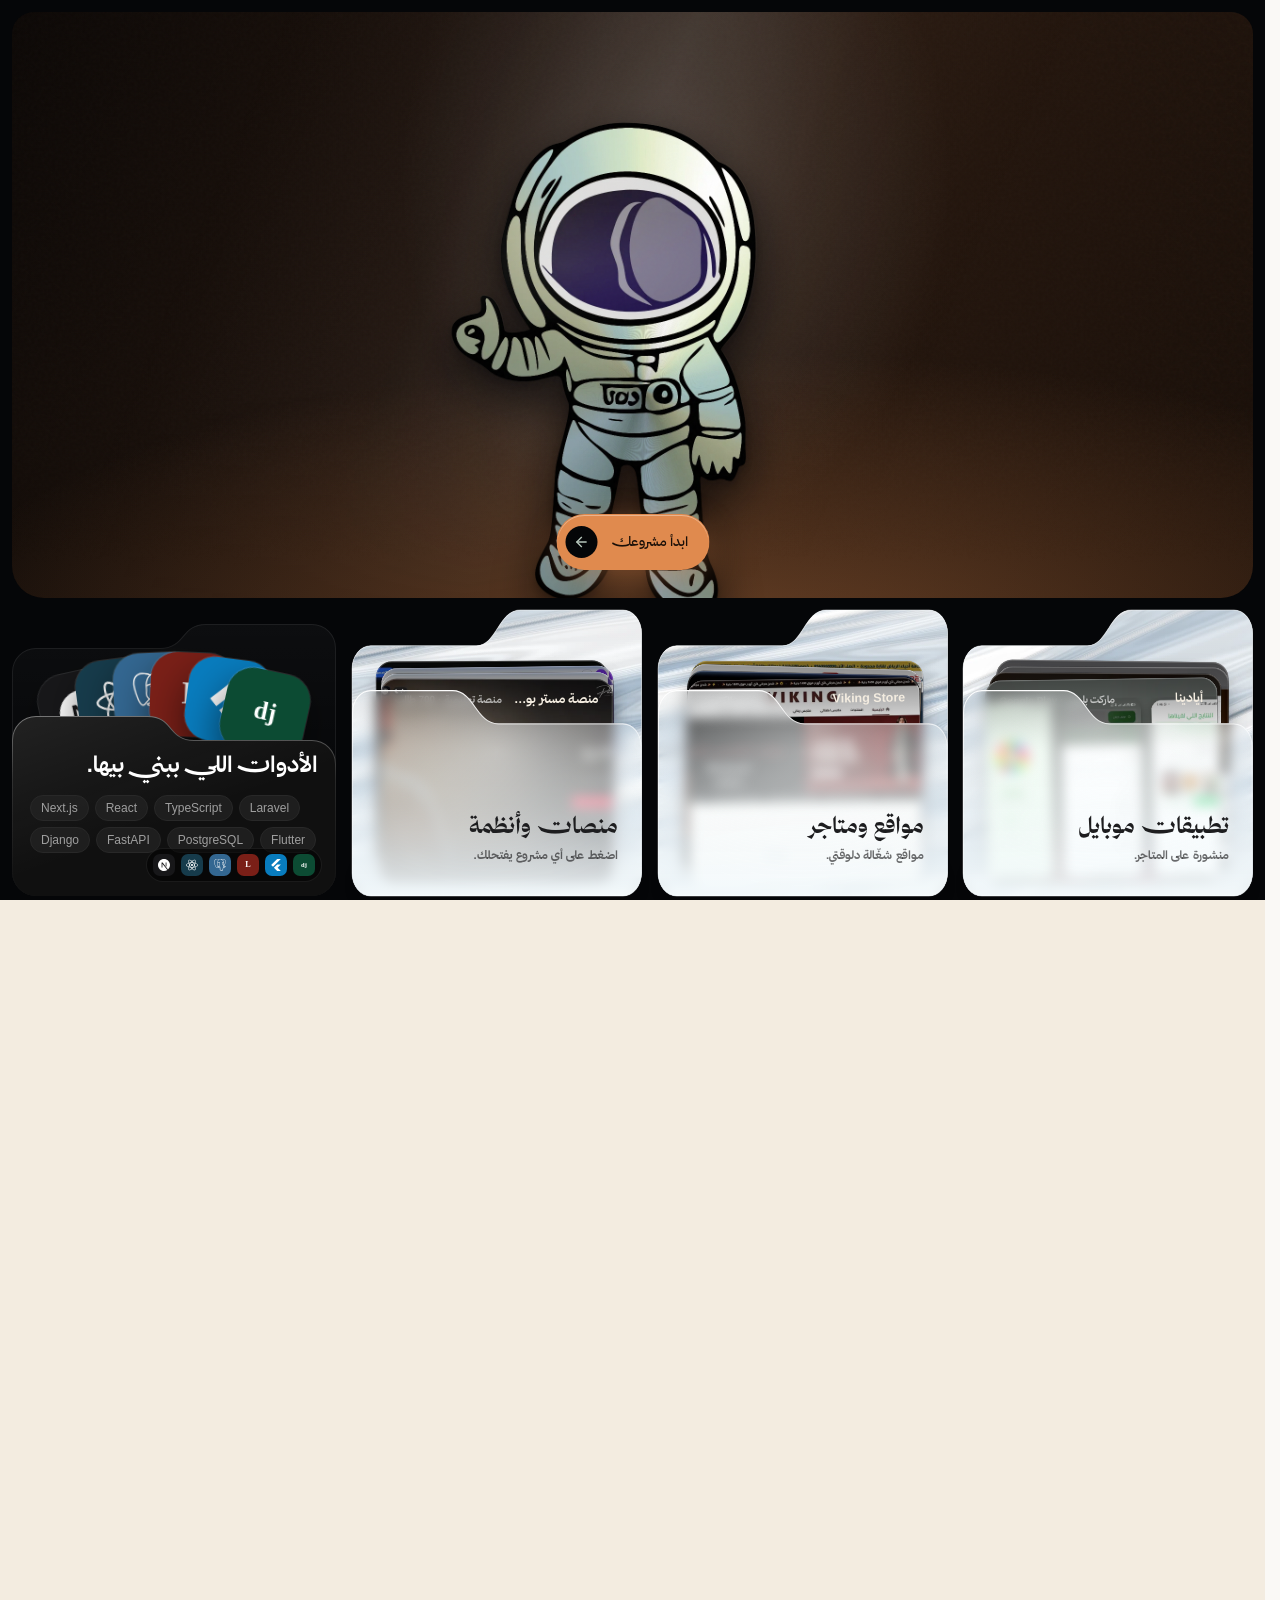
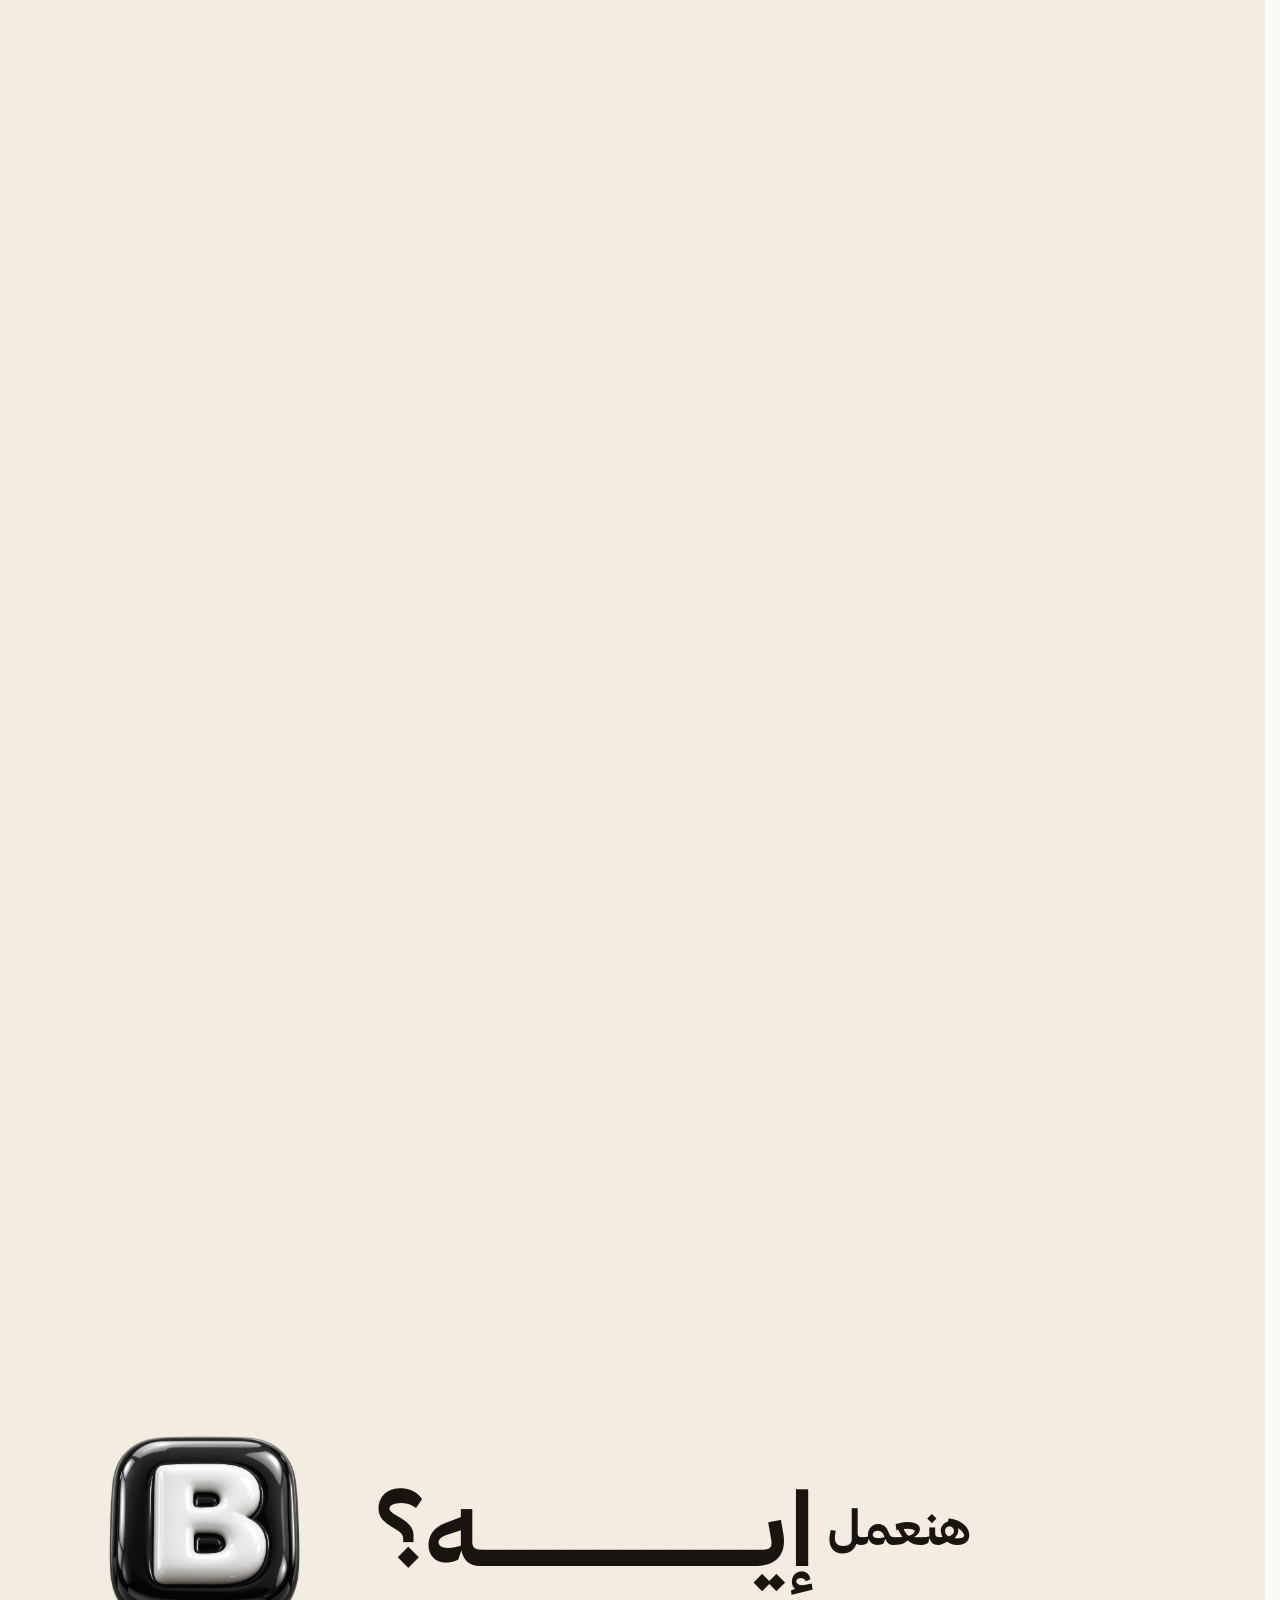
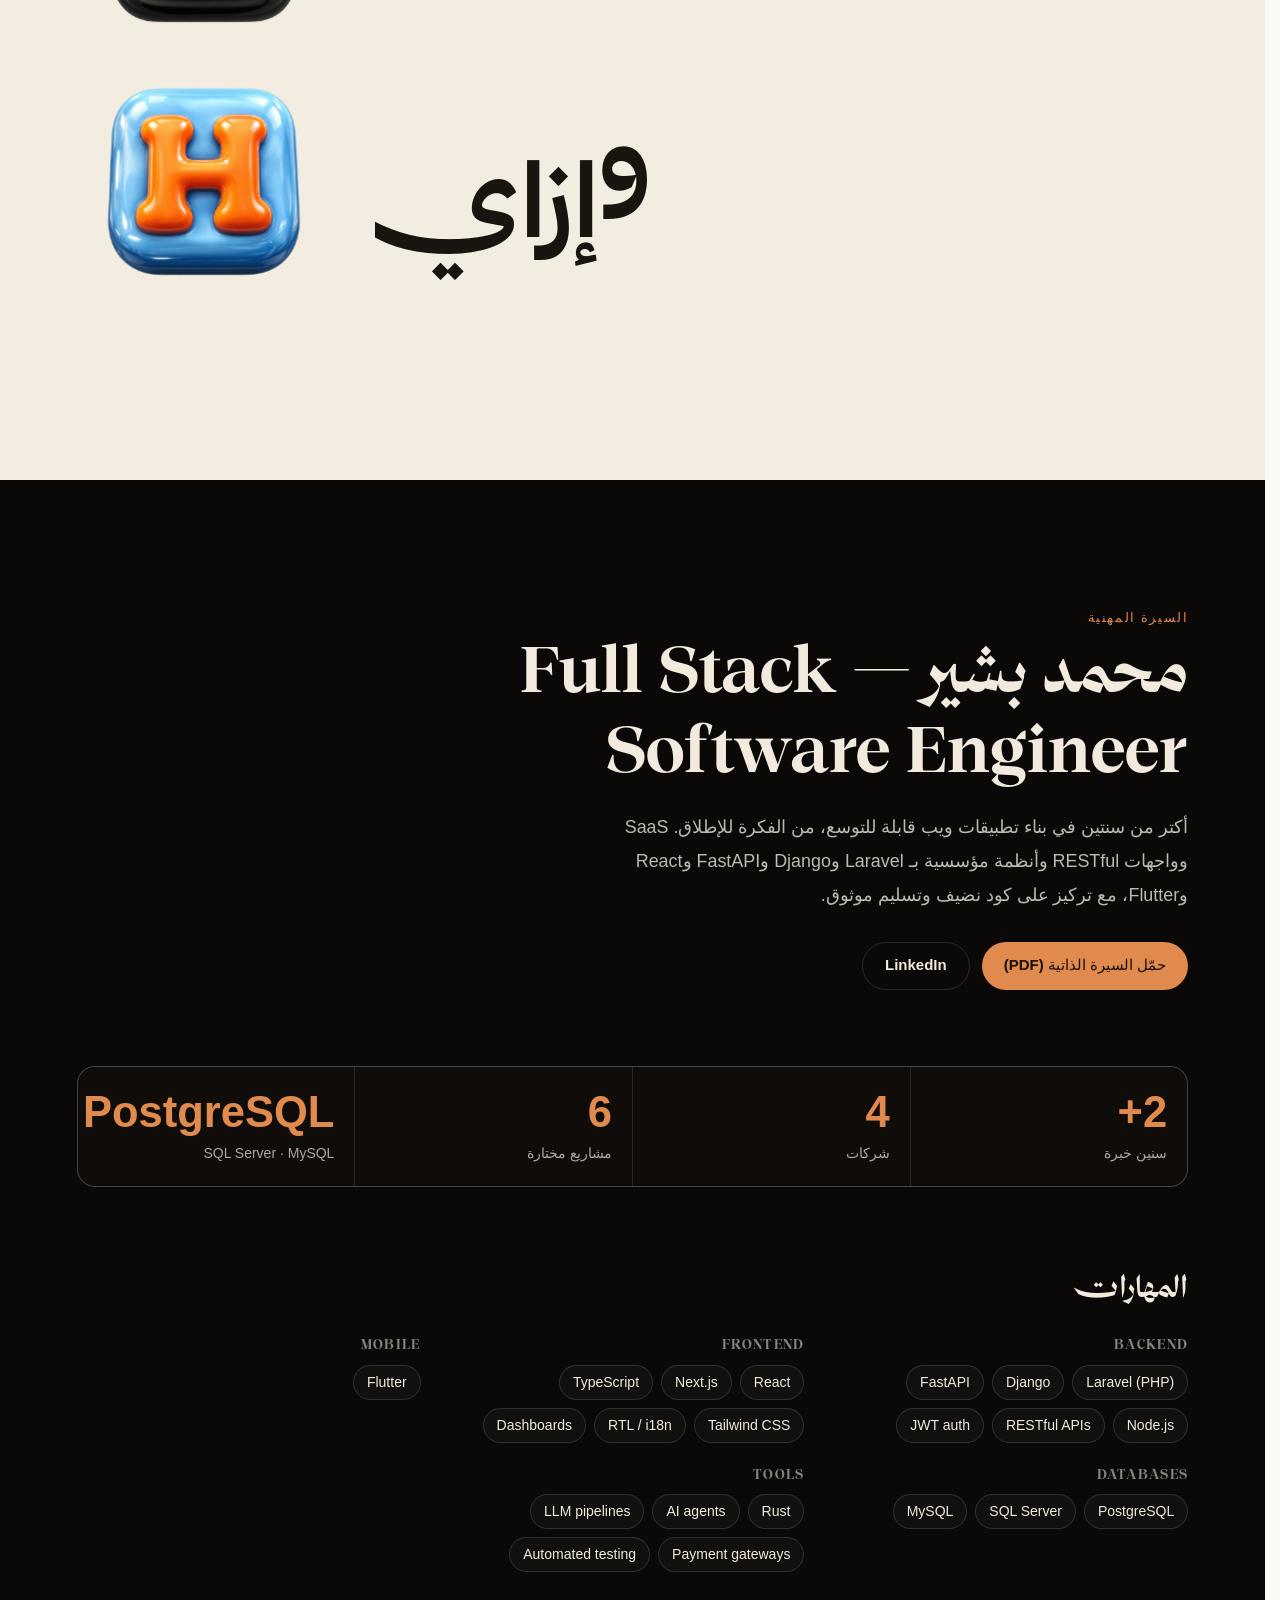
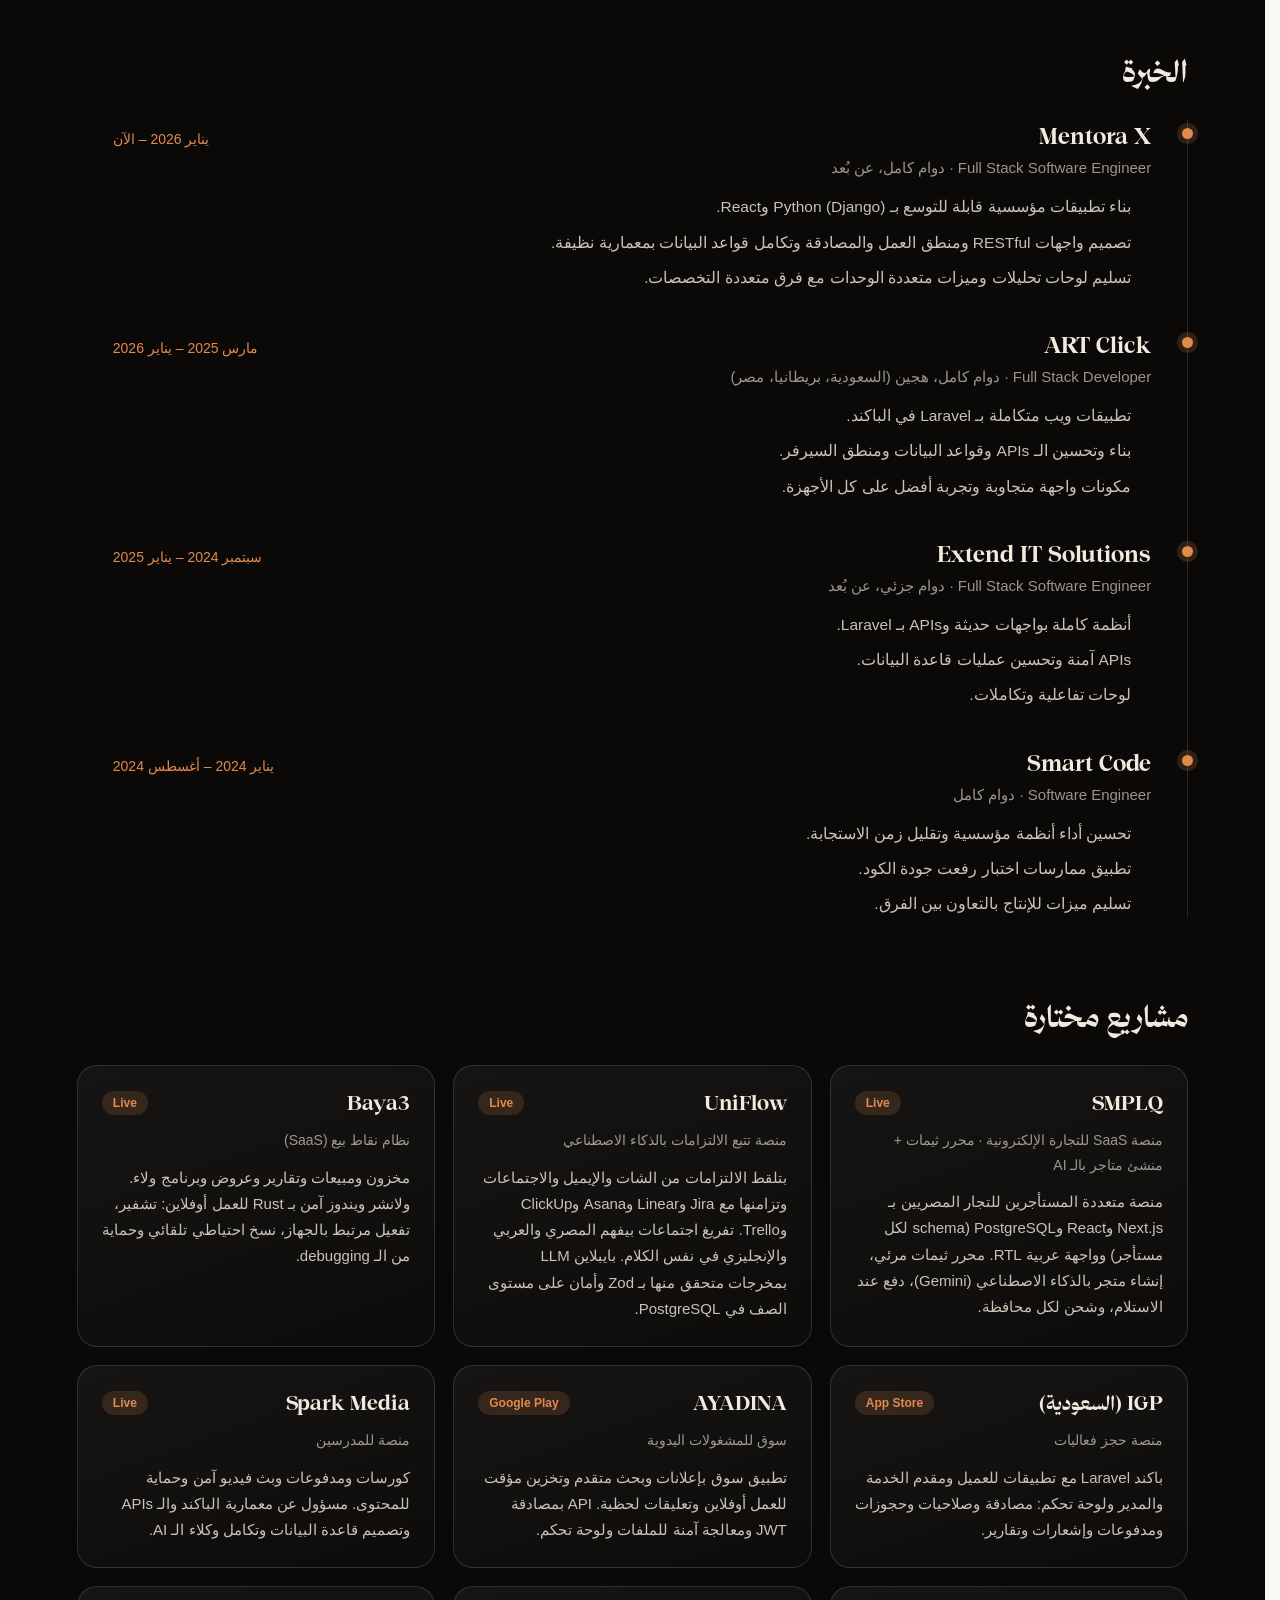
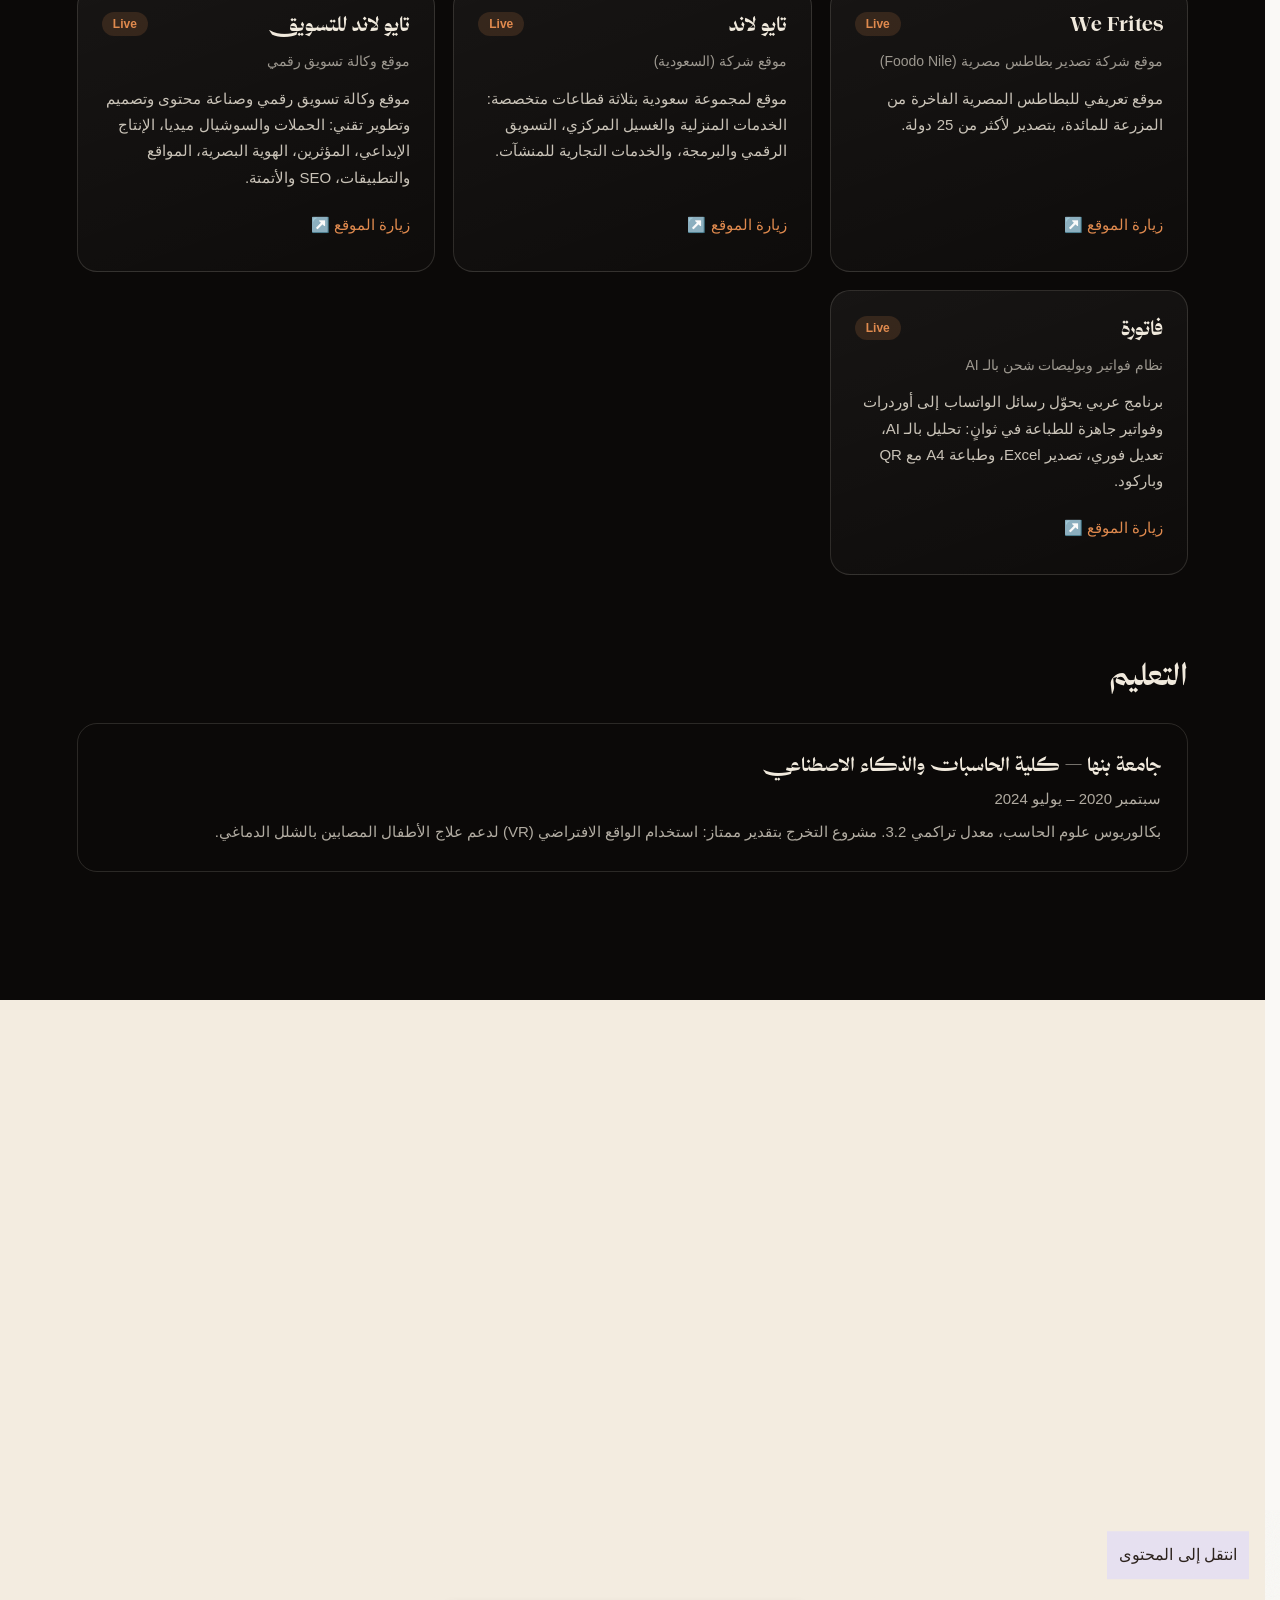
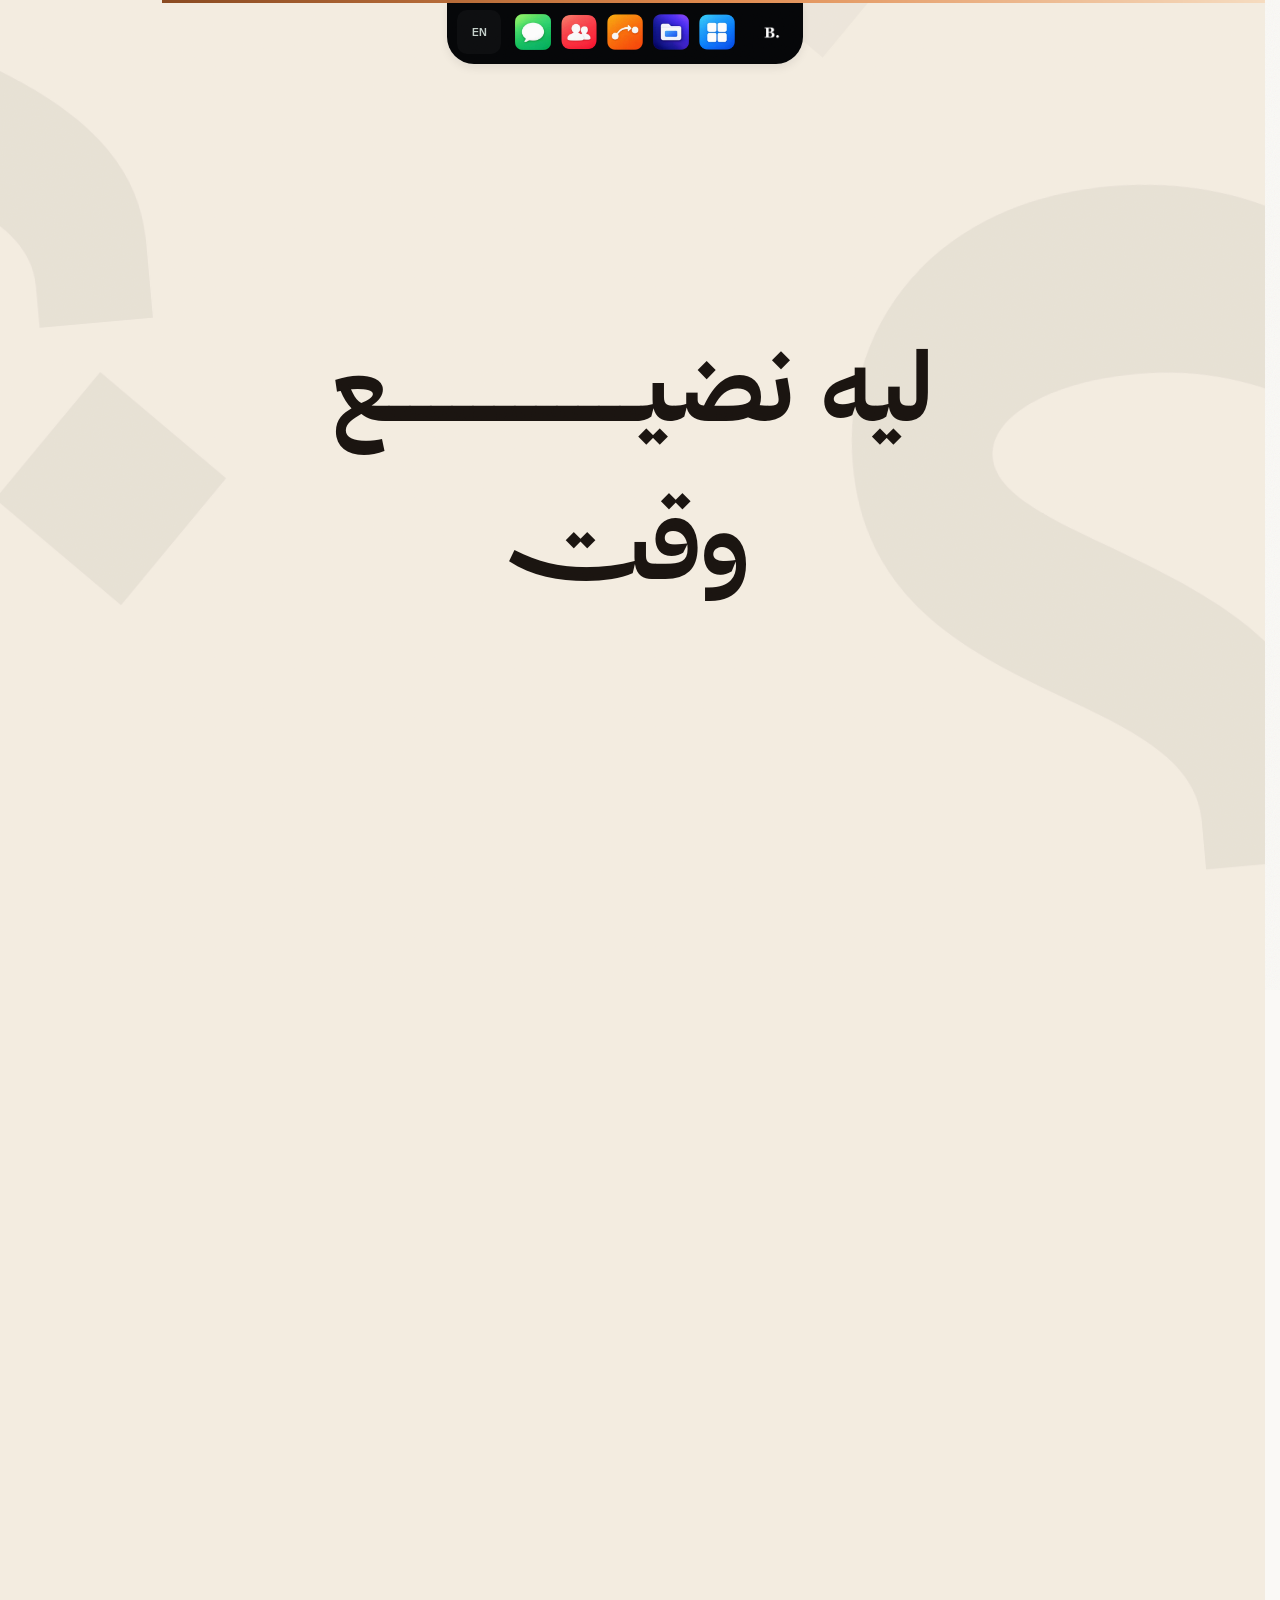
==== commit c730351c: "Faster portrait (raster), add four sites to projects" ====
--- a/index.html
+++ b/index.html
@@ -1,4 +1,4 @@
-<!DOCTYPE html><html lang="ar" dir="rtl"><head><meta charSet="utf-8"/><meta name="viewport" content="width=device-width, initial-scale=1"/><link rel="preload" href="/_next/static/immutable/media/42c0d1ff9eba2829_p.p.2dmi_tuk68pm4.woff2" as="font" crossorigin="" type="font/woff2"/><link rel="preload" href="/_next/static/immutable/media/thmanyahsans_Bold.p.0vi26u1p0-lts.woff2" as="font" crossorigin="" type="font/woff2"/><link rel="preload" href="/_next/static/immutable/media/thmanyahsans_Regular.p.0ip8ziwypg5ml.woff2" as="font" crossorigin="" type="font/woff2"/><link rel="preload" href="/_next/static/immutable/media/thmanyahserifdisplay_Bold-s.p.1z8tk29wt7u5k.woff2" as="font" crossorigin="" type="font/woff2"/><link rel="preload" as="image" imageSrcSet="/brand/beshir-white.png"/><link rel="preload" as="image" imageSrcSet="/brand/visor-portrait.svg" imageSizes="(max-width: 767px) 100vw, 54vw"/><link rel="stylesheet" href="/_next/static/immutable/chunks/3n-0oc0dphpsq.css" data-precedence="next"/><link rel="stylesheet" href="/_next/static/immutable/chunks/3j5yuuc7hpfak.css" data-precedence="next"/><link rel="preload" as="script" fetchPriority="low" href="/_next/static/immutable/chunks/3douyljdx_-l2.js"/><script src="/_next/static/immutable/chunks/0meshd4c712hl.js" async=""></script><script src="/_next/static/immutable/chunks/25ww-0owxi97m.js" async=""></script><script src="/_next/static/immutable/chunks/20xelqi0bxx4-.js" async=""></script><script src="/_next/static/immutable/chunks/turbopack-1byz1flvc-bu1.js" async=""></script><script src="/_next/static/immutable/chunks/00z4pmesk2f4f.js" async=""></script><script src="/_next/static/immutable/chunks/0ser05c71mg0_.js" async=""></script><script src="/_next/static/immutable/chunks/2fl-10sxxqne_.js" async=""></script><script src="/_next/static/immutable/chunks/3kck-fo_ocacz.js" async=""></script><script src="/_next/static/immutable/chunks/201ts4f0eubt2.js" async=""></script><title>محمد بشير — مهندس برمجيات Full Stack</title><meta name="description" content="مهندس برمجيات Full Stack بخبرة +2 سنة: Laravel وDjango وFastAPI وReact وNext.js وFlutter. منصات SaaS وAPIs وتطبيقات جوال وأنظمة بتكبر مع شغلك."/><meta name="robots" content="index, follow"/><meta property="og:title" content="محمد بشير — مهندس برمجيات Full Stack"/><meta property="og:description" content="مهندس برمجيات Full Stack بخبرة +2 سنة: Laravel وDjango وFastAPI وReact وNext.js وFlutter. منصات SaaS وAPIs وتطبيقات جوال وأنظمة بتكبر مع شغلك."/><meta property="og:site_name" content="beshir"/><meta property="og:locale" content="ar_EG"/><meta property="og:type" content="website"/><meta name="twitter:card" content="summary_large_image"/><meta name="twitter:title" content="محمد بشير — مهندس برمجيات Full Stack"/><meta name="twitter:description" content="مهندس برمجيات Full Stack بخبرة +2 سنة: Laravel وDjango وFastAPI وReact وNext.js وFlutter. منصات SaaS وAPIs وتطبيقات جوال وأنظمة بتكبر مع شغلك."/><link rel="icon" href="/icon.svg" type="image/svg+xml"/><link rel="icon" href="/icon.png" type="image/png" sizes="64x64"/><link rel="apple-touch-icon" href="/apple-touch-icon.png"/><meta name="theme-color" content="#0b0908"/><meta name="next-size-adjust" content=""/><script src="/_next/static/immutable/chunks/0c0hxoamwjsbw.js" noModule=""></script><link rel="canonical" href="https://muhamedbeshir.site/"/><link rel="alternate" hreflang="ar" href="https://muhamedbeshir.site/"/><link rel="alternate" hreflang="en" href="https://muhamedbeshir.site/en"/><link rel="alternate" hreflang="x-default" href="https://muhamedbeshir.site/"/><meta property="og:url" content="https://muhamedbeshir.site/"/><meta property="og:image" content="https://muhamedbeshir.site/brand/og-image.jpg"/><meta property="og:image:width" content="1200"/><meta property="og:image:height" content="630"/><meta name="twitter:image" content="https://muhamedbeshir.site/brand/og-image.jpg"/><script type="application/ld+json">{"@context":"https://schema.org","@type":"Person","name":"Mohamed Beshir","alternateName":["محمد بشير","Muhamed Beshir"],"jobTitle":"Full Stack Software Engineer","url":"https://muhamedbeshir.site/","email":"mailto:mbeshir011@gmail.com","telephone":"+201555556932","address":{"@type":"PostalAddress","addressLocality":"Cairo","addressCountry":"EG"},"sameAs":["https://linkedin.com/in/muhamed-b-antar","https://github.com/muhamedbeshir"]}</script><link rel="stylesheet" href="/beshir-theme.css"><script src="/beshir-theme.js" defer></script></head><body class="_26Ossq_variable Hz-EDq_variable P39Oya_variable w5WOra_variable Llaocq_variable"><div hidden=""><!--$--><!--/$--></div><script>(()=>{let t;try{t=localStorage.getItem('wahbrix-theme')}catch{}document.documentElement.dataset.theme=t==='dark'||t==='light'?t:matchMedia('(prefers-color-scheme: dark)').matches?'dark':'light'})()</script><div><a class="skip-link" href="#main">انتقل إلى المحتوى</a><header class="site-header editorial-header"><div class="header-inner shell"><a class="brand" aria-label="beshir — الرئيسية" href="/"><span class="brand-symbol"><img alt="" width="1774" height="887" decoding="async" data-nimg="1" style="color:transparent" srcSet="/brand/beshir-white.png 1x, /brand/beshir-white.png 2x" src="/brand/beshir-white.png"/></span><span>beshir</span></a><nav class="desktop-navigation" aria-label="القائمة الرئيسية"><a class="nav-link notch-app notch-app-services" href="#identity" aria-label="حلولنا"><span class="notch-app-tile"><img alt="" loading="eager" width="44" height="44" decoding="async" data-nimg="1" style="color:transparent" src="/brand/navigation/services-v2.webp"/></span><span class="notch-tooltip" aria-hidden="true">حلولنا</span></a><a class="nav-link notch-app notch-app-work" href="#tools" aria-label="أدواتنا"><span class="notch-app-tile"><img alt="" loading="eager" width="44" height="44" decoding="async" data-nimg="1" style="color:transparent" src="/brand/navigation/work-v2.webp"/></span><span class="notch-tooltip" aria-hidden="true">أدواتنا</span></a><a class="nav-link notch-app notch-app-process" href="#approach" aria-label="كيف نعمل"><span class="notch-app-tile"><img alt="" loading="eager" width="44" height="44" decoding="async" data-nimg="1" style="color:transparent" src="/brand/navigation/process-v2.webp"/></span><span class="notch-tooltip" aria-hidden="true">كيف نعمل</span></a><a class="nav-link notch-app notch-app-about" href="#main" aria-label="beshir"><span class="notch-app-tile"><img alt="" loading="eager" width="44" height="44" decoding="async" data-nimg="1" style="color:transparent" src="/brand/navigation/about-v2.webp"/></span><span class="notch-tooltip" aria-hidden="true">beshir</span></a><a class="nav-link notch-app notch-app-contact" href="#why-wait" aria-label="كلّمني"><span class="notch-app-tile"><img alt="" loading="eager" width="44" height="44" decoding="async" data-nimg="1" style="color:transparent" src="/brand/navigation/contact-v2.webp"/></span><span class="notch-tooltip" aria-hidden="true">كلّمني</span></a></nav><a class="notch-language" href="/en" hrefLang="en" lang="en" aria-label="Switch to English">EN</a></div></header><main id="main"><div class="opening-flow"><section class="forge-hero" aria-labelledby="hero-title"><div class="forge-stage"><div class="hero-pebble-texture" aria-hidden="true"></div><div class="hero-studio-light" aria-hidden="true"></div><div class="forge-horizon" aria-hidden="true"></div><h1 id="hero-title" class="forge-title forge-name-title" aria-label="محمد بشير"><span class="forge-title-top"><span class="forge-title-scroll"><span class="forge-title-word">محــــمد</span></span></span><span class="forge-title-bottom"><span class="forge-title-scroll"><span class="forge-title-word">بشــــير</span></span></span></h1><div class="forge-art forge-restored-art forge-portrait-art"><div class="forge-art-scroll"><div class="forge-art-inner"><div class="portrait-depth-surface"><span class="portrait-cast-shadow" aria-hidden="true"></span><img alt="" width="1245" height="1263" decoding="async" data-nimg="1" class="forge-image" style="color:transparent" sizes="(max-width: 767px) 100vw, 54vw" srcSet="/brand/visor-portrait.svg 384w, /brand/visor-portrait.svg 640w, /brand/visor-portrait.svg 750w, /brand/visor-portrait.svg 828w, /brand/visor-portrait.svg 1080w, /brand/visor-portrait.svg 1200w, /brand/visor-portrait.svg 1920w, /brand/visor-portrait.svg 2048w, /brand/visor-portrait.svg 3840w" src="/brand/visor-portrait.svg"/><span class="portrait-diffuse-light" aria-hidden="true"></span><span class="portrait-specular-light" aria-hidden="true"></span></div></div></div></div><a class="primary-action hero-bottom-cta" aria-label="ابدأ مشروعك" href="#why-wait"><span class="nav-label">ابدأ مشروعك</span><span class="project-action-icon" aria-hidden="true"><svg xmlns="http://www.w3.org/2000/svg" width="16" height="16" viewBox="0 0 24 24" fill="none" stroke="currentColor" stroke-width="2" stroke-linecap="round" stroke-linejoin="round" class="lucide lucide-arrow-left" aria-hidden="true"><path d="m12 19-7-7 7-7"></path><path d="M19 12H5"></path></svg></span></a></div></section><section id="tools" class="hero-folder-row" aria-label="من أعمالنا، وإلى فكرتك"><div class="hero-technology-slot"><div role="button" tabindex="0" aria-expanded="false" aria-label="الأدوات اللي ببني بيها.: Next.js, React, TypeScript, Laravel, Django, FastAPI, PostgreSQL, Flutter" class="relative isolate h-[286px] w-full max-w-[420px] cursor-pointer select-none outline-none [-webkit-tap-highlight-color:transparent] focus-visible:rounded-3xl focus-visible:outline focus-visible:outline-1 focus-visible:outline-offset-4 hero-technology-folder" style="color:#ffffff;font-family:&#x27;Geist&#x27;, ui-sans-serif, system-ui, -apple-system, &#x27;Segoe UI&#x27;, Roboto, sans-serif;letter-spacing:-0.05em;outline-color:rgba(255,255,255,.4);opacity:0;transform:translateY(34px) scale(.92);transition:transform .9s cubic-bezier(.2,.8,.2,1), opacity .6s ease"><div class="pointer-events-none absolute left-[8%] right-[8%] top-10 -z-10 h-[200px] rounded-full opacity-80 blur-[18px]" style="background:radial-gradient(closest-side, rgba(255,255,255,.10), transparent)"></div><div data-icon-folder-back="true" class="absolute inset-x-0 bottom-0 top-[14px]" style="background:linear-gradient(180deg,rgba(255,255,255,.035),rgba(255,255,255,.008) 60%)"><svg class="pointer-events-none absolute inset-0 h-full w-full overflow-visible" aria-hidden="true"><path d="" fill="none" stroke="rgba(255,255,255,.07)" stroke-width="2"></path></svg></div><div class="pointer-events-none absolute inset-0" aria-hidden="true"><div data-icon-folder-tile="true" class="absolute left-1/2 top-[42px] -ml-[50.5px] h-[101px] w-[101px] rounded-[26px] [backface-visibility:hidden]" style="width:101px;height:101px;margin-left:-50.5px;opacity:0;transform:translate3d(-75.75px, 80px, 0);transition:transform 0.9s cubic-bezier(.2,.8,.2,1), opacity .5s;transition-delay:0.35s"><div class="pointer-events-auto relative h-full w-full rounded-[inherit]" style="transform:none;filter:none;transition:transform .45s cubic-bezier(.2,.8,.2,1), filter .3s ease"><div class="grid h-full w-full place-items-center overflow-hidden rounded-[inherit]" style="background:#171719;box-shadow:0 18px 40px rgba(0,0,0,.55), 0 0 0 1px rgba(255,255,255,.14)"><img alt="" loading="lazy" width="44" height="44" decoding="async" data-nimg="1" class="technology-folder-logo" style="color:transparent" src="/brand/technologies/nextdotjs.svg"/></div><span class="pointer-events-none absolute bottom-full left-1/2 mb-2.5 whitespace-nowrap rounded-full border px-2.5 py-1 text-xs font-medium leading-4 backdrop-blur-[8px]" style="background:rgba(0,0,0,.55);border-color:rgba(255,255,255,.08);color:#ffffff;opacity:0;transform:translateX(-50%) translateY(6px);transition:opacity .25s ease, transform .35s cubic-bezier(.2,.8,.2,1)">Next.js</span></div></div><div data-icon-folder-tile="true" class="absolute left-1/2 top-[42px] -ml-[50.5px] h-[101px] w-[101px] rounded-[26px] [backface-visibility:hidden]" style="width:101px;height:101px;margin-left:-50.5px;opacity:0;transform:translate3d(-45.449999999999996px, 80px, 0);transition:transform 0.9s cubic-bezier(.2,.8,.2,1), opacity .5s;transition-delay:0.43s"><div class="pointer-events-auto relative h-full w-full rounded-[inherit]" style="transform:none;filter:none;transition:transform .45s cubic-bezier(.2,.8,.2,1), filter .3s ease"><div class="grid h-full w-full place-items-center overflow-hidden rounded-[inherit]" style="background:#163b4b;box-shadow:0 18px 40px rgba(0,0,0,.55), 0 0 0 1px rgba(255,255,255,.14)"><img alt="" loading="lazy" width="44" height="44" decoding="async" data-nimg="1" class="technology-folder-logo" style="color:transparent" src="/brand/technologies/react.svg"/></div><span class="pointer-events-none absolute bottom-full left-1/2 mb-2.5 whitespace-nowrap rounded-full border px-2.5 py-1 text-xs font-medium leading-4 backdrop-blur-[8px]" style="background:rgba(0,0,0,.55);border-color:rgba(255,255,255,.08);color:#ffffff;opacity:0;transform:translateX(-50%) translateY(6px);transition:opacity .25s ease, transform .35s cubic-bezier(.2,.8,.2,1)">React</span></div></div><div data-icon-folder-tile="true" class="absolute left-1/2 top-[42px] -ml-[50.5px] h-[101px] w-[101px] rounded-[26px] [backface-visibility:hidden]" style="width:101px;height:101px;margin-left:-50.5px;opacity:0;transform:translate3d(-15.149999999999999px, 80px, 0);transition:transform 0.9s cubic-bezier(.2,.8,.2,1), opacity .5s;transition-delay:0.51s"><div class="pointer-events-auto relative h-full w-full rounded-[inherit]" style="transform:none;filter:none;transition:transform .45s cubic-bezier(.2,.8,.2,1), filter .3s ease"><div class="grid h-full w-full place-items-center overflow-hidden rounded-[inherit]" style="background:#336791;box-shadow:0 18px 40px rgba(0,0,0,.55), 0 0 0 1px rgba(255,255,255,.14)"><img alt="" loading="lazy" width="44" height="44" decoding="async" data-nimg="1" class="technology-folder-logo" style="color:transparent" src="/brand/technologies/postgresql.svg"/></div><span class="pointer-events-none absolute bottom-full left-1/2 mb-2.5 whitespace-nowrap rounded-full border px-2.5 py-1 text-xs font-medium leading-4 backdrop-blur-[8px]" style="background:rgba(0,0,0,.55);border-color:rgba(255,255,255,.08);color:#ffffff;opacity:0;transform:translateX(-50%) translateY(6px);transition:opacity .25s ease, transform .35s cubic-bezier(.2,.8,.2,1)">PostgreSQL</span></div></div><div data-icon-folder-tile="true" class="absolute left-1/2 top-[42px] -ml-[50.5px] h-[101px] w-[101px] rounded-[26px] [backface-visibility:hidden]" style="width:101px;height:101px;margin-left:-50.5px;opacity:0;transform:translate3d(15.149999999999999px, 80px, 0);transition:transform 0.9s cubic-bezier(.2,.8,.2,1), opacity .5s;transition-delay:0.59s"><div class="pointer-events-auto relative h-full w-full rounded-[inherit]" style="transform:none;filter:none;transition:transform .45s cubic-bezier(.2,.8,.2,1), filter .3s ease"><div class="grid h-full w-full place-items-center overflow-hidden rounded-[inherit]" style="background:#7a1f17;box-shadow:0 18px 40px rgba(0,0,0,.55), 0 0 0 1px rgba(255,255,255,.14)"><img alt="" loading="lazy" width="44" height="44" decoding="async" data-nimg="1" class="technology-folder-logo" style="color:transparent" src="/brand/technologies/laravel.svg"/></div><span class="pointer-events-none absolute bottom-full left-1/2 mb-2.5 whitespace-nowrap rounded-full border px-2.5 py-1 text-xs font-medium leading-4 backdrop-blur-[8px]" style="background:rgba(0,0,0,.55);border-color:rgba(255,255,255,.08);color:#ffffff;opacity:0;transform:translateX(-50%) translateY(6px);transition:opacity .25s ease, transform .35s cubic-bezier(.2,.8,.2,1)">Laravel</span></div></div><div data-icon-folder-tile="true" class="absolute left-1/2 top-[42px] -ml-[50.5px] h-[101px] w-[101px] rounded-[26px] [backface-visibility:hidden]" style="width:101px;height:101px;margin-left:-50.5px;opacity:0;transform:translate3d(45.449999999999996px, 80px, 0);transition:transform 0.9s cubic-bezier(.2,.8,.2,1), opacity .5s;transition-delay:0.6699999999999999s"><div class="pointer-events-auto relative h-full w-full rounded-[inherit]" style="transform:none;filter:none;transition:transform .45s cubic-bezier(.2,.8,.2,1), filter .3s ease"><div class="grid h-full w-full place-items-center overflow-hidden rounded-[inherit]" style="background:#087cbe;box-shadow:0 18px 40px rgba(0,0,0,.55), 0 0 0 1px rgba(255,255,255,.14)"><img alt="" loading="lazy" width="44" height="44" decoding="async" data-nimg="1" class="technology-folder-logo" style="color:transparent" src="/brand/technologies/flutter.svg"/></div><span class="pointer-events-none absolute bottom-full left-1/2 mb-2.5 whitespace-nowrap rounded-full border px-2.5 py-1 text-xs font-medium leading-4 backdrop-blur-[8px]" style="background:rgba(0,0,0,.55);border-color:rgba(255,255,255,.08);color:#ffffff;opacity:0;transform:translateX(-50%) translateY(6px);transition:opacity .25s ease, transform .35s cubic-bezier(.2,.8,.2,1)">Flutter</span></div></div><div data-icon-folder-tile="true" class="absolute left-1/2 top-[42px] -ml-[50.5px] h-[101px] w-[101px] rounded-[26px] [backface-visibility:hidden]" style="width:101px;height:101px;margin-left:-50.5px;opacity:0;transform:translate3d(75.75px, 80px, 0);transition:transform 0.9s cubic-bezier(.2,.8,.2,1), opacity .5s;transition-delay:0.75s"><div class="pointer-events-auto relative h-full w-full rounded-[inherit]" style="transform:none;filter:none;transition:transform .45s cubic-bezier(.2,.8,.2,1), filter .3s ease"><div class="grid h-full w-full place-items-center overflow-hidden rounded-[inherit]" style="background:#0c4b33;box-shadow:0 18px 40px rgba(0,0,0,.55), 0 0 0 1px rgba(255,255,255,.14)"><img alt="" loading="lazy" width="44" height="44" decoding="async" data-nimg="1" class="technology-folder-logo" style="color:transparent" src="/brand/technologies/django.svg"/></div><span class="pointer-events-none absolute bottom-full left-1/2 mb-2.5 whitespace-nowrap rounded-full border px-2.5 py-1 text-xs font-medium leading-4 backdrop-blur-[8px]" style="background:rgba(0,0,0,.55);border-color:rgba(255,255,255,.08);color:#ffffff;opacity:0;transform:translateX(-50%) translateY(6px);transition:opacity .25s ease, transform .35s cubic-bezier(.2,.8,.2,1)">Django</span></div></div></div><div data-icon-folder-front="true" class="absolute inset-x-0 bottom-0 h-[180px] overflow-hidden" style="background:linear-gradient(160deg,rgba(255,255,255,.09),rgba(255,255,255,.015) 55%),#0c0c0c;transform:none;transition:transform .6s cubic-bezier(.2,.8,.2,1)"><svg class="pointer-events-none absolute inset-0 h-full w-full overflow-visible" aria-hidden="true"><defs><linearGradient id="edge-_R_1j2nmivb_" x1="0" y1="0" x2="0" y2="1"><stop offset="0" stop-color="rgba(255,255,255,.38)"></stop><stop offset=".35" stop-color="rgba(255,255,255,.1)"></stop><stop offset="1" stop-color="rgba(255,255,255,0)"></stop></linearGradient></defs><path d="" fill="none" stroke="url(#edge-_R_1j2nmivb_)" stroke-width="2"></path></svg><h3 class="m-0 px-[18px] pt-[34px] text-xl font-medium leading-[26px]">الأدوات اللي ببني بيها.</h3><div data-icon-folder-tags="true" class="mx-[18px] mt-3.5 flex flex-wrap gap-1.5"><span data-icon-folder-tag="true" dir="ltr" class="inline-flex min-h-6 items-center whitespace-nowrap rounded-full border px-2.5 py-0.5 text-xs leading-5" style="background:rgba(36,36,36,.7);border-color:#282828;color:#9f9f9f;transition:border-color .25s ease, color .25s ease">Next.js</span><span data-icon-folder-tag="true" dir="ltr" class="inline-flex min-h-6 items-center whitespace-nowrap rounded-full border px-2.5 py-0.5 text-xs leading-5" style="background:rgba(36,36,36,.7);border-color:#282828;color:#9f9f9f;transition:border-color .25s ease, color .25s ease">React</span><span data-icon-folder-tag="true" dir="ltr" class="inline-flex min-h-6 items-center whitespace-nowrap rounded-full border px-2.5 py-0.5 text-xs leading-5" style="background:rgba(36,36,36,.7);border-color:#282828;color:#9f9f9f;transition:border-color .25s ease, color .25s ease">TypeScript</span><span data-icon-folder-tag="true" dir="ltr" class="inline-flex min-h-6 items-center whitespace-nowrap rounded-full border px-2.5 py-0.5 text-xs leading-5" style="background:rgba(36,36,36,.7);border-color:#282828;color:#9f9f9f;transition:border-color .25s ease, color .25s ease">Laravel</span><span data-icon-folder-tag="true" dir="ltr" class="inline-flex min-h-6 items-center whitespace-nowrap rounded-full border px-2.5 py-0.5 text-xs leading-5" style="background:rgba(36,36,36,.7);border-color:#282828;color:#9f9f9f;transition:border-color .25s ease, color .25s ease">Django</span><span data-icon-folder-tag="true" dir="ltr" class="inline-flex min-h-6 items-center whitespace-nowrap rounded-full border px-2.5 py-0.5 text-xs leading-5" style="background:rgba(36,36,36,.7);border-color:#282828;color:#9f9f9f;transition:border-color .25s ease, color .25s ease">FastAPI</span><span data-icon-folder-tag="true" dir="ltr" class="inline-flex min-h-6 items-center whitespace-nowrap rounded-full border px-2.5 py-0.5 text-xs leading-5" style="background:rgba(36,36,36,.7);border-color:#282828;color:#9f9f9f;transition:border-color .25s ease, color .25s ease">PostgreSQL</span><span data-icon-folder-tag="true" dir="ltr" class="inline-flex min-h-6 items-center whitespace-nowrap rounded-full border px-2.5 py-0.5 text-xs leading-5" style="background:rgba(36,36,36,.7);border-color:#282828;color:#9f9f9f;transition:border-color .25s ease, color .25s ease">Flutter</span></div><span class="absolute bottom-3.5 right-3.5 flex h-[34px] items-center gap-1.5 rounded-full border px-1.5" style="background:rgba(0,0,0,.55);border-color:rgba(255,255,255,.08)" aria-hidden="true"><span class="block h-[22px] w-[22px] overflow-hidden rounded-[7px]"><span class="grid h-full w-full place-items-center [&amp;_svg]:h-[60%] [&amp;_svg]:w-[60%]" style="background:#171719"><img alt="" loading="lazy" width="44" height="44" decoding="async" data-nimg="1" class="technology-folder-logo" style="color:transparent" src="/brand/technologies/nextdotjs.svg"/></span></span><span class="block h-[22px] w-[22px] overflow-hidden rounded-[7px]"><span class="grid h-full w-full place-items-center [&amp;_svg]:h-[60%] [&amp;_svg]:w-[60%]" style="background:#163b4b"><img alt="" loading="lazy" width="44" height="44" decoding="async" data-nimg="1" class="technology-folder-logo" style="color:transparent" src="/brand/technologies/react.svg"/></span></span><span class="block h-[22px] w-[22px] overflow-hidden rounded-[7px]"><span class="grid h-full w-full place-items-center [&amp;_svg]:h-[60%] [&amp;_svg]:w-[60%]" style="background:#336791"><img alt="" loading="lazy" width="44" height="44" decoding="async" data-nimg="1" class="technology-folder-logo" style="color:transparent" src="/brand/technologies/postgresql.svg"/></span></span><span class="block h-[22px] w-[22px] overflow-hidden rounded-[7px]"><span class="grid h-full w-full place-items-center [&amp;_svg]:h-[60%] [&amp;_svg]:w-[60%]" style="background:#7a1f17"><img alt="" loading="lazy" width="44" height="44" decoding="async" data-nimg="1" class="technology-folder-logo" style="color:transparent" src="/brand/technologies/laravel.svg"/></span></span><span class="block h-[22px] w-[22px] overflow-hidden rounded-[7px]"><span class="grid h-full w-full place-items-center [&amp;_svg]:h-[60%] [&amp;_svg]:w-[60%]" style="background:#087cbe"><img alt="" loading="lazy" width="44" height="44" decoding="async" data-nimg="1" class="technology-folder-logo" style="color:transparent" src="/brand/technologies/flutter.svg"/></span></span><span class="block h-[22px] w-[22px] overflow-hidden rounded-[7px]"><span class="grid h-full w-full place-items-center [&amp;_svg]:h-[60%] [&amp;_svg]:w-[60%]" style="background:#0c4b33"><img alt="" loading="lazy" width="44" height="44" decoding="async" data-nimg="1" class="technology-folder-logo" style="color:transparent" src="/brand/technologies/django.svg"/></span></span></span></div></div></div><div class="hero-folder-slot"><div class="gf-root hero-glass-folder" data-tone="light" data-entered="true" data-place="bottom-left" style="width:340px;height:326px"><style>
+<!DOCTYPE html><html lang="ar" dir="rtl"><head><meta charSet="utf-8"/><meta name="viewport" content="width=device-width, initial-scale=1"/><link rel="preload" href="/_next/static/immutable/media/42c0d1ff9eba2829_p.p.2dmi_tuk68pm4.woff2" as="font" crossorigin="" type="font/woff2"/><link rel="preload" href="/_next/static/immutable/media/thmanyahsans_Bold.p.0vi26u1p0-lts.woff2" as="font" crossorigin="" type="font/woff2"/><link rel="preload" href="/_next/static/immutable/media/thmanyahsans_Regular.p.0ip8ziwypg5ml.woff2" as="font" crossorigin="" type="font/woff2"/><link rel="preload" href="/_next/static/immutable/media/thmanyahserifdisplay_Bold-s.p.1z8tk29wt7u5k.woff2" as="font" crossorigin="" type="font/woff2"/><link rel="preload" as="image" imageSrcSet="/brand/beshir-white.png"/><link rel="preload" as="image" imageSrcSet="/brand/visor-portrait.webp" imageSizes="(max-width: 767px) 100vw, 54vw"/><link rel="stylesheet" href="/_next/static/immutable/chunks/3n-0oc0dphpsq.css" data-precedence="next"/><link rel="stylesheet" href="/_next/static/immutable/chunks/3j5yuuc7hpfak.css" data-precedence="next"/><link rel="preload" as="script" fetchPriority="low" href="/_next/static/immutable/chunks/3douyljdx_-l2.js"/><script src="/_next/static/immutable/chunks/0meshd4c712hl.js" async=""></script><script src="/_next/static/immutable/chunks/25ww-0owxi97m.js" async=""></script><script src="/_next/static/immutable/chunks/20xelqi0bxx4-.js" async=""></script><script src="/_next/static/immutable/chunks/turbopack-1byz1flvc-bu1.js" async=""></script><script src="/_next/static/immutable/chunks/00z4pmesk2f4f.js" async=""></script><script src="/_next/static/immutable/chunks/0ser05c71mg0_.js" async=""></script><script src="/_next/static/immutable/chunks/2fl-10sxxqne_.js" async=""></script><script src="/_next/static/immutable/chunks/3kck-fo_ocacz.js" async=""></script><script src="/_next/static/immutable/chunks/201ts4f0eubt2.js" async=""></script><title>محمد بشير — مهندس برمجيات Full Stack</title><meta name="description" content="مهندس برمجيات Full Stack بخبرة +2 سنة: Laravel وDjango وFastAPI وReact وNext.js وFlutter. منصات SaaS وAPIs وتطبيقات جوال وأنظمة بتكبر مع شغلك."/><meta name="robots" content="index, follow"/><meta property="og:title" content="محمد بشير — مهندس برمجيات Full Stack"/><meta property="og:description" content="مهندس برمجيات Full Stack بخبرة +2 سنة: Laravel وDjango وFastAPI وReact وNext.js وFlutter. منصات SaaS وAPIs وتطبيقات جوال وأنظمة بتكبر مع شغلك."/><meta property="og:site_name" content="beshir"/><meta property="og:locale" content="ar_EG"/><meta property="og:type" content="website"/><meta name="twitter:card" content="summary_large_image"/><meta name="twitter:title" content="محمد بشير — مهندس برمجيات Full Stack"/><meta name="twitter:description" content="مهندس برمجيات Full Stack بخبرة +2 سنة: Laravel وDjango وFastAPI وReact وNext.js وFlutter. منصات SaaS وAPIs وتطبيقات جوال وأنظمة بتكبر مع شغلك."/><link rel="icon" href="/icon.svg" type="image/svg+xml"/><link rel="icon" href="/icon.png" type="image/png" sizes="64x64"/><link rel="apple-touch-icon" href="/apple-touch-icon.png"/><meta name="theme-color" content="#0b0908"/><meta name="next-size-adjust" content=""/><script src="/_next/static/immutable/chunks/0c0hxoamwjsbw.js" noModule=""></script><link rel="canonical" href="https://muhamedbeshir.site/"/><link rel="alternate" hreflang="ar" href="https://muhamedbeshir.site/"/><link rel="alternate" hreflang="en" href="https://muhamedbeshir.site/en"/><link rel="alternate" hreflang="x-default" href="https://muhamedbeshir.site/"/><meta property="og:url" content="https://muhamedbeshir.site/"/><meta property="og:image" content="https://muhamedbeshir.site/brand/og-image.jpg"/><meta property="og:image:width" content="1200"/><meta property="og:image:height" content="630"/><meta name="twitter:image" content="https://muhamedbeshir.site/brand/og-image.jpg"/><script type="application/ld+json">{"@context":"https://schema.org","@type":"Person","name":"Mohamed Beshir","alternateName":["محمد بشير","Muhamed Beshir"],"jobTitle":"Full Stack Software Engineer","url":"https://muhamedbeshir.site/","email":"mailto:mbeshir011@gmail.com","telephone":"+201555556932","address":{"@type":"PostalAddress","addressLocality":"Cairo","addressCountry":"EG"},"sameAs":["https://linkedin.com/in/muhamed-b-antar","https://github.com/muhamedbeshir"]}</script><link rel="stylesheet" href="/beshir-theme.css"><script src="/beshir-theme.js" defer></script></head><body class="_26Ossq_variable Hz-EDq_variable P39Oya_variable w5WOra_variable Llaocq_variable"><div hidden=""><!--$--><!--/$--></div><script>(()=>{let t;try{t=localStorage.getItem('wahbrix-theme')}catch{}document.documentElement.dataset.theme=t==='dark'||t==='light'?t:matchMedia('(prefers-color-scheme: dark)').matches?'dark':'light'})()</script><div><a class="skip-link" href="#main">انتقل إلى المحتوى</a><header class="site-header editorial-header"><div class="header-inner shell"><a class="brand" aria-label="beshir — الرئيسية" href="/"><span class="brand-symbol"><img alt="" width="1774" height="887" decoding="async" data-nimg="1" style="color:transparent" srcSet="/brand/beshir-white.png 1x, /brand/beshir-white.png 2x" src="/brand/beshir-white.png"/></span><span>beshir</span></a><nav class="desktop-navigation" aria-label="القائمة الرئيسية"><a class="nav-link notch-app notch-app-services" href="#identity" aria-label="حلولنا"><span class="notch-app-tile"><img alt="" loading="eager" width="44" height="44" decoding="async" data-nimg="1" style="color:transparent" src="/brand/navigation/services-v2.webp"/></span><span class="notch-tooltip" aria-hidden="true">حلولنا</span></a><a class="nav-link notch-app notch-app-work" href="#tools" aria-label="أدواتنا"><span class="notch-app-tile"><img alt="" loading="eager" width="44" height="44" decoding="async" data-nimg="1" style="color:transparent" src="/brand/navigation/work-v2.webp"/></span><span class="notch-tooltip" aria-hidden="true">أدواتنا</span></a><a class="nav-link notch-app notch-app-process" href="#approach" aria-label="كيف نعمل"><span class="notch-app-tile"><img alt="" loading="eager" width="44" height="44" decoding="async" data-nimg="1" style="color:transparent" src="/brand/navigation/process-v2.webp"/></span><span class="notch-tooltip" aria-hidden="true">كيف نعمل</span></a><a class="nav-link notch-app notch-app-about" href="#main" aria-label="beshir"><span class="notch-app-tile"><img alt="" loading="eager" width="44" height="44" decoding="async" data-nimg="1" style="color:transparent" src="/brand/navigation/about-v2.webp"/></span><span class="notch-tooltip" aria-hidden="true">beshir</span></a><a class="nav-link notch-app notch-app-contact" href="#why-wait" aria-label="كلّمني"><span class="notch-app-tile"><img alt="" loading="eager" width="44" height="44" decoding="async" data-nimg="1" style="color:transparent" src="/brand/navigation/contact-v2.webp"/></span><span class="notch-tooltip" aria-hidden="true">كلّمني</span></a></nav><a class="notch-language" href="/en" hrefLang="en" lang="en" aria-label="Switch to English">EN</a></div></header><main id="main"><div class="opening-flow"><section class="forge-hero" aria-labelledby="hero-title"><div class="forge-stage"><div class="hero-pebble-texture" aria-hidden="true"></div><div class="hero-studio-light" aria-hidden="true"></div><div class="forge-horizon" aria-hidden="true"></div><h1 id="hero-title" class="forge-title forge-name-title" aria-label="محمد بشير"><span class="forge-title-top"><span class="forge-title-scroll"><span class="forge-title-word">محــــمد</span></span></span><span class="forge-title-bottom"><span class="forge-title-scroll"><span class="forge-title-word">بشــــير</span></span></span></h1><div class="forge-art forge-restored-art forge-portrait-art"><div class="forge-art-scroll"><div class="forge-art-inner"><div class="portrait-depth-surface"><span class="portrait-cast-shadow" aria-hidden="true"></span><img alt="" width="1245" height="1263" decoding="async" data-nimg="1" class="forge-image" style="color:transparent" sizes="(max-width: 767px) 100vw, 54vw" srcSet="/brand/visor-portrait.webp 384w, /brand/visor-portrait.webp 640w, /brand/visor-portrait.webp 750w, /brand/visor-portrait.webp 828w, /brand/visor-portrait.webp 1080w, /brand/visor-portrait.webp 1200w, /brand/visor-portrait.webp 1920w, /brand/visor-portrait.webp 2048w, /brand/visor-portrait.webp 3840w" src="/brand/visor-portrait.webp"/><span class="portrait-diffuse-light" aria-hidden="true"></span><span class="portrait-specular-light" aria-hidden="true"></span></div></div></div></div><a class="primary-action hero-bottom-cta" aria-label="ابدأ مشروعك" href="#why-wait"><span class="nav-label">ابدأ مشروعك</span><span class="project-action-icon" aria-hidden="true"><svg xmlns="http://www.w3.org/2000/svg" width="16" height="16" viewBox="0 0 24 24" fill="none" stroke="currentColor" stroke-width="2" stroke-linecap="round" stroke-linejoin="round" class="lucide lucide-arrow-left" aria-hidden="true"><path d="m12 19-7-7 7-7"></path><path d="M19 12H5"></path></svg></span></a></div></section><section id="tools" class="hero-folder-row" aria-label="من أعمالنا، وإلى فكرتك"><div class="hero-technology-slot"><div role="button" tabindex="0" aria-expanded="false" aria-label="الأدوات اللي ببني بيها.: Next.js, React, TypeScript, Laravel, Django, FastAPI, PostgreSQL, Flutter" class="relative isolate h-[286px] w-full max-w-[420px] cursor-pointer select-none outline-none [-webkit-tap-highlight-color:transparent] focus-visible:rounded-3xl focus-visible:outline focus-visible:outline-1 focus-visible:outline-offset-4 hero-technology-folder" style="color:#ffffff;font-family:&#x27;Geist&#x27;, ui-sans-serif, system-ui, -apple-system, &#x27;Segoe UI&#x27;, Roboto, sans-serif;letter-spacing:-0.05em;outline-color:rgba(255,255,255,.4);opacity:0;transform:translateY(34px) scale(.92);transition:transform .9s cubic-bezier(.2,.8,.2,1), opacity .6s ease"><div class="pointer-events-none absolute left-[8%] right-[8%] top-10 -z-10 h-[200px] rounded-full opacity-80 blur-[18px]" style="background:radial-gradient(closest-side, rgba(255,255,255,.10), transparent)"></div><div data-icon-folder-back="true" class="absolute inset-x-0 bottom-0 top-[14px]" style="background:linear-gradient(180deg,rgba(255,255,255,.035),rgba(255,255,255,.008) 60%)"><svg class="pointer-events-none absolute inset-0 h-full w-full overflow-visible" aria-hidden="true"><path d="" fill="none" stroke="rgba(255,255,255,.07)" stroke-width="2"></path></svg></div><div class="pointer-events-none absolute inset-0" aria-hidden="true"><div data-icon-folder-tile="true" class="absolute left-1/2 top-[42px] -ml-[50.5px] h-[101px] w-[101px] rounded-[26px] [backface-visibility:hidden]" style="width:101px;height:101px;margin-left:-50.5px;opacity:0;transform:translate3d(-75.75px, 80px, 0);transition:transform 0.9s cubic-bezier(.2,.8,.2,1), opacity .5s;transition-delay:0.35s"><div class="pointer-events-auto relative h-full w-full rounded-[inherit]" style="transform:none;filter:none;transition:transform .45s cubic-bezier(.2,.8,.2,1), filter .3s ease"><div class="grid h-full w-full place-items-center overflow-hidden rounded-[inherit]" style="background:#171719;box-shadow:0 18px 40px rgba(0,0,0,.55), 0 0 0 1px rgba(255,255,255,.14)"><img alt="" loading="lazy" width="44" height="44" decoding="async" data-nimg="1" class="technology-folder-logo" style="color:transparent" src="/brand/technologies/nextdotjs.svg"/></div><span class="pointer-events-none absolute bottom-full left-1/2 mb-2.5 whitespace-nowrap rounded-full border px-2.5 py-1 text-xs font-medium leading-4 backdrop-blur-[8px]" style="background:rgba(0,0,0,.55);border-color:rgba(255,255,255,.08);color:#ffffff;opacity:0;transform:translateX(-50%) translateY(6px);transition:opacity .25s ease, transform .35s cubic-bezier(.2,.8,.2,1)">Next.js</span></div></div><div data-icon-folder-tile="true" class="absolute left-1/2 top-[42px] -ml-[50.5px] h-[101px] w-[101px] rounded-[26px] [backface-visibility:hidden]" style="width:101px;height:101px;margin-left:-50.5px;opacity:0;transform:translate3d(-45.449999999999996px, 80px, 0);transition:transform 0.9s cubic-bezier(.2,.8,.2,1), opacity .5s;transition-delay:0.43s"><div class="pointer-events-auto relative h-full w-full rounded-[inherit]" style="transform:none;filter:none;transition:transform .45s cubic-bezier(.2,.8,.2,1), filter .3s ease"><div class="grid h-full w-full place-items-center overflow-hidden rounded-[inherit]" style="background:#163b4b;box-shadow:0 18px 40px rgba(0,0,0,.55), 0 0 0 1px rgba(255,255,255,.14)"><img alt="" loading="lazy" width="44" height="44" decoding="async" data-nimg="1" class="technology-folder-logo" style="color:transparent" src="/brand/technologies/react.svg"/></div><span class="pointer-events-none absolute bottom-full left-1/2 mb-2.5 whitespace-nowrap rounded-full border px-2.5 py-1 text-xs font-medium leading-4 backdrop-blur-[8px]" style="background:rgba(0,0,0,.55);border-color:rgba(255,255,255,.08);color:#ffffff;opacity:0;transform:translateX(-50%) translateY(6px);transition:opacity .25s ease, transform .35s cubic-bezier(.2,.8,.2,1)">React</span></div></div><div data-icon-folder-tile="true" class="absolute left-1/2 top-[42px] -ml-[50.5px] h-[101px] w-[101px] rounded-[26px] [backface-visibility:hidden]" style="width:101px;height:101px;margin-left:-50.5px;opacity:0;transform:translate3d(-15.149999999999999px, 80px, 0);transition:transform 0.9s cubic-bezier(.2,.8,.2,1), opacity .5s;transition-delay:0.51s"><div class="pointer-events-auto relative h-full w-full rounded-[inherit]" style="transform:none;filter:none;transition:transform .45s cubic-bezier(.2,.8,.2,1), filter .3s ease"><div class="grid h-full w-full place-items-center overflow-hidden rounded-[inherit]" style="background:#336791;box-shadow:0 18px 40px rgba(0,0,0,.55), 0 0 0 1px rgba(255,255,255,.14)"><img alt="" loading="lazy" width="44" height="44" decoding="async" data-nimg="1" class="technology-folder-logo" style="color:transparent" src="/brand/technologies/postgresql.svg"/></div><span class="pointer-events-none absolute bottom-full left-1/2 mb-2.5 whitespace-nowrap rounded-full border px-2.5 py-1 text-xs font-medium leading-4 backdrop-blur-[8px]" style="background:rgba(0,0,0,.55);border-color:rgba(255,255,255,.08);color:#ffffff;opacity:0;transform:translateX(-50%) translateY(6px);transition:opacity .25s ease, transform .35s cubic-bezier(.2,.8,.2,1)">PostgreSQL</span></div></div><div data-icon-folder-tile="true" class="absolute left-1/2 top-[42px] -ml-[50.5px] h-[101px] w-[101px] rounded-[26px] [backface-visibility:hidden]" style="width:101px;height:101px;margin-left:-50.5px;opacity:0;transform:translate3d(15.149999999999999px, 80px, 0);transition:transform 0.9s cubic-bezier(.2,.8,.2,1), opacity .5s;transition-delay:0.59s"><div class="pointer-events-auto relative h-full w-full rounded-[inherit]" style="transform:none;filter:none;transition:transform .45s cubic-bezier(.2,.8,.2,1), filter .3s ease"><div class="grid h-full w-full place-items-center overflow-hidden rounded-[inherit]" style="background:#7a1f17;box-shadow:0 18px 40px rgba(0,0,0,.55), 0 0 0 1px rgba(255,255,255,.14)"><img alt="" loading="lazy" width="44" height="44" decoding="async" data-nimg="1" class="technology-folder-logo" style="color:transparent" src="/brand/technologies/laravel.svg"/></div><span class="pointer-events-none absolute bottom-full left-1/2 mb-2.5 whitespace-nowrap rounded-full border px-2.5 py-1 text-xs font-medium leading-4 backdrop-blur-[8px]" style="background:rgba(0,0,0,.55);border-color:rgba(255,255,255,.08);color:#ffffff;opacity:0;transform:translateX(-50%) translateY(6px);transition:opacity .25s ease, transform .35s cubic-bezier(.2,.8,.2,1)">Laravel</span></div></div><div data-icon-folder-tile="true" class="absolute left-1/2 top-[42px] -ml-[50.5px] h-[101px] w-[101px] rounded-[26px] [backface-visibility:hidden]" style="width:101px;height:101px;margin-left:-50.5px;opacity:0;transform:translate3d(45.449999999999996px, 80px, 0);transition:transform 0.9s cubic-bezier(.2,.8,.2,1), opacity .5s;transition-delay:0.6699999999999999s"><div class="pointer-events-auto relative h-full w-full rounded-[inherit]" style="transform:none;filter:none;transition:transform .45s cubic-bezier(.2,.8,.2,1), filter .3s ease"><div class="grid h-full w-full place-items-center overflow-hidden rounded-[inherit]" style="background:#087cbe;box-shadow:0 18px 40px rgba(0,0,0,.55), 0 0 0 1px rgba(255,255,255,.14)"><img alt="" loading="lazy" width="44" height="44" decoding="async" data-nimg="1" class="technology-folder-logo" style="color:transparent" src="/brand/technologies/flutter.svg"/></div><span class="pointer-events-none absolute bottom-full left-1/2 mb-2.5 whitespace-nowrap rounded-full border px-2.5 py-1 text-xs font-medium leading-4 backdrop-blur-[8px]" style="background:rgba(0,0,0,.55);border-color:rgba(255,255,255,.08);color:#ffffff;opacity:0;transform:translateX(-50%) translateY(6px);transition:opacity .25s ease, transform .35s cubic-bezier(.2,.8,.2,1)">Flutter</span></div></div><div data-icon-folder-tile="true" class="absolute left-1/2 top-[42px] -ml-[50.5px] h-[101px] w-[101px] rounded-[26px] [backface-visibility:hidden]" style="width:101px;height:101px;margin-left:-50.5px;opacity:0;transform:translate3d(75.75px, 80px, 0);transition:transform 0.9s cubic-bezier(.2,.8,.2,1), opacity .5s;transition-delay:0.75s"><div class="pointer-events-auto relative h-full w-full rounded-[inherit]" style="transform:none;filter:none;transition:transform .45s cubic-bezier(.2,.8,.2,1), filter .3s ease"><div class="grid h-full w-full place-items-center overflow-hidden rounded-[inherit]" style="background:#0c4b33;box-shadow:0 18px 40px rgba(0,0,0,.55), 0 0 0 1px rgba(255,255,255,.14)"><img alt="" loading="lazy" width="44" height="44" decoding="async" data-nimg="1" class="technology-folder-logo" style="color:transparent" src="/brand/technologies/django.svg"/></div><span class="pointer-events-none absolute bottom-full left-1/2 mb-2.5 whitespace-nowrap rounded-full border px-2.5 py-1 text-xs font-medium leading-4 backdrop-blur-[8px]" style="background:rgba(0,0,0,.55);border-color:rgba(255,255,255,.08);color:#ffffff;opacity:0;transform:translateX(-50%) translateY(6px);transition:opacity .25s ease, transform .35s cubic-bezier(.2,.8,.2,1)">Django</span></div></div></div><div data-icon-folder-front="true" class="absolute inset-x-0 bottom-0 h-[180px] overflow-hidden" style="background:linear-gradient(160deg,rgba(255,255,255,.09),rgba(255,255,255,.015) 55%),#0c0c0c;transform:none;transition:transform .6s cubic-bezier(.2,.8,.2,1)"><svg class="pointer-events-none absolute inset-0 h-full w-full overflow-visible" aria-hidden="true"><defs><linearGradient id="edge-_R_1j2nmivb_" x1="0" y1="0" x2="0" y2="1"><stop offset="0" stop-color="rgba(255,255,255,.38)"></stop><stop offset=".35" stop-color="rgba(255,255,255,.1)"></stop><stop offset="1" stop-color="rgba(255,255,255,0)"></stop></linearGradient></defs><path d="" fill="none" stroke="url(#edge-_R_1j2nmivb_)" stroke-width="2"></path></svg><h3 class="m-0 px-[18px] pt-[34px] text-xl font-medium leading-[26px]">الأدوات اللي ببني بيها.</h3><div data-icon-folder-tags="true" class="mx-[18px] mt-3.5 flex flex-wrap gap-1.5"><span data-icon-folder-tag="true" dir="ltr" class="inline-flex min-h-6 items-center whitespace-nowrap rounded-full border px-2.5 py-0.5 text-xs leading-5" style="background:rgba(36,36,36,.7);border-color:#282828;color:#9f9f9f;transition:border-color .25s ease, color .25s ease">Next.js</span><span data-icon-folder-tag="true" dir="ltr" class="inline-flex min-h-6 items-center whitespace-nowrap rounded-full border px-2.5 py-0.5 text-xs leading-5" style="background:rgba(36,36,36,.7);border-color:#282828;color:#9f9f9f;transition:border-color .25s ease, color .25s ease">React</span><span data-icon-folder-tag="true" dir="ltr" class="inline-flex min-h-6 items-center whitespace-nowrap rounded-full border px-2.5 py-0.5 text-xs leading-5" style="background:rgba(36,36,36,.7);border-color:#282828;color:#9f9f9f;transition:border-color .25s ease, color .25s ease">TypeScript</span><span data-icon-folder-tag="true" dir="ltr" class="inline-flex min-h-6 items-center whitespace-nowrap rounded-full border px-2.5 py-0.5 text-xs leading-5" style="background:rgba(36,36,36,.7);border-color:#282828;color:#9f9f9f;transition:border-color .25s ease, color .25s ease">Laravel</span><span data-icon-folder-tag="true" dir="ltr" class="inline-flex min-h-6 items-center whitespace-nowrap rounded-full border px-2.5 py-0.5 text-xs leading-5" style="background:rgba(36,36,36,.7);border-color:#282828;color:#9f9f9f;transition:border-color .25s ease, color .25s ease">Django</span><span data-icon-folder-tag="true" dir="ltr" class="inline-flex min-h-6 items-center whitespace-nowrap rounded-full border px-2.5 py-0.5 text-xs leading-5" style="background:rgba(36,36,36,.7);border-color:#282828;color:#9f9f9f;transition:border-color .25s ease, color .25s ease">FastAPI</span><span data-icon-folder-tag="true" dir="ltr" class="inline-flex min-h-6 items-center whitespace-nowrap rounded-full border px-2.5 py-0.5 text-xs leading-5" style="background:rgba(36,36,36,.7);border-color:#282828;color:#9f9f9f;transition:border-color .25s ease, color .25s ease">PostgreSQL</span><span data-icon-folder-tag="true" dir="ltr" class="inline-flex min-h-6 items-center whitespace-nowrap rounded-full border px-2.5 py-0.5 text-xs leading-5" style="background:rgba(36,36,36,.7);border-color:#282828;color:#9f9f9f;transition:border-color .25s ease, color .25s ease">Flutter</span></div><span class="absolute bottom-3.5 right-3.5 flex h-[34px] items-center gap-1.5 rounded-full border px-1.5" style="background:rgba(0,0,0,.55);border-color:rgba(255,255,255,.08)" aria-hidden="true"><span class="block h-[22px] w-[22px] overflow-hidden rounded-[7px]"><span class="grid h-full w-full place-items-center [&amp;_svg]:h-[60%] [&amp;_svg]:w-[60%]" style="background:#171719"><img alt="" loading="lazy" width="44" height="44" decoding="async" data-nimg="1" class="technology-folder-logo" style="color:transparent" src="/brand/technologies/nextdotjs.svg"/></span></span><span class="block h-[22px] w-[22px] overflow-hidden rounded-[7px]"><span class="grid h-full w-full place-items-center [&amp;_svg]:h-[60%] [&amp;_svg]:w-[60%]" style="background:#163b4b"><img alt="" loading="lazy" width="44" height="44" decoding="async" data-nimg="1" class="technology-folder-logo" style="color:transparent" src="/brand/technologies/react.svg"/></span></span><span class="block h-[22px] w-[22px] overflow-hidden rounded-[7px]"><span class="grid h-full w-full place-items-center [&amp;_svg]:h-[60%] [&amp;_svg]:w-[60%]" style="background:#336791"><img alt="" loading="lazy" width="44" height="44" decoding="async" data-nimg="1" class="technology-folder-logo" style="color:transparent" src="/brand/technologies/postgresql.svg"/></span></span><span class="block h-[22px] w-[22px] overflow-hidden rounded-[7px]"><span class="grid h-full w-full place-items-center [&amp;_svg]:h-[60%] [&amp;_svg]:w-[60%]" style="background:#7a1f17"><img alt="" loading="lazy" width="44" height="44" decoding="async" data-nimg="1" class="technology-folder-logo" style="color:transparent" src="/brand/technologies/laravel.svg"/></span></span><span class="block h-[22px] w-[22px] overflow-hidden rounded-[7px]"><span class="grid h-full w-full place-items-center [&amp;_svg]:h-[60%] [&amp;_svg]:w-[60%]" style="background:#087cbe"><img alt="" loading="lazy" width="44" height="44" decoding="async" data-nimg="1" class="technology-folder-logo" style="color:transparent" src="/brand/technologies/flutter.svg"/></span></span><span class="block h-[22px] w-[22px] overflow-hidden rounded-[7px]"><span class="grid h-full w-full place-items-center [&amp;_svg]:h-[60%] [&amp;_svg]:w-[60%]" style="background:#0c4b33"><img alt="" loading="lazy" width="44" height="44" decoding="async" data-nimg="1" class="technology-folder-logo" style="color:transparent" src="/brand/technologies/django.svg"/></span></span></span></div></div></div><div class="hero-folder-slot"><div class="gf-root hero-glass-folder" data-tone="light" data-entered="true" data-place="bottom-left" style="width:340px;height:326px"><style>
 .gf-root {
   --gf-px: 0;
   --gf-py: 0;
@@ -1270,4 +1270,4 @@
   }
   .gf-tilt { transform: none; }
 }
-</style><svg width="0" height="0" style="position:absolute" aria-hidden="true"><defs><clipPath id="gf-back-clip-_R_ej2nmivb_" clipPathUnits="objectBoundingBox"><path d="M0 56A22 22 0 0 1 22 34L146 34C170 34 172 0 198 0L318 0A22 22 0 0 1 340 22L340 250A22 22 0 0 1 318 272L22 272A22 22 0 0 1 0 250Z" transform="scale(0.0029411764705882353 0.003676470588235294)"></path></clipPath><clipPath id="gf-front-clip-_R_ej2nmivb_" clipPathUnits="objectBoundingBox"><path d="M0 22A22 22 0 0 1 22 0L118 0C144 0 146 32 172 32L318 32A22 22 0 0 1 340 54L340 176A22 22 0 0 1 318 198L22 198A22 22 0 0 1 0 176Z" transform="scale(0.0029411764705882353 0.005050505050505051)"></path></clipPath></defs></svg><div class="gf-stage" style="transform:translateY(54px) scale(1)"><div class="gf-tilt"><div class="gf-shadow" aria-hidden="true"></div><div class="gf-back" style="clip-path:url(#gf-back-clip-_R_ej2nmivb_)" aria-hidden="true"><img alt="" draggable="false" loading="lazy" width="364" height="296" decoding="async" data-nimg="1" class="gf-art" style="color:transparent" src="/brand/folders/glacier-5.webp"/><div class="gf-back-sheen"></div></div><svg class="gf-rim gf-back-rim" viewBox="0 0 340 272" preserveAspectRatio="none" aria-hidden="true"><path d="M0 56A22 22 0 0 1 22 34L146 34C170 34 172 0 198 0L318 0A22 22 0 0 1 340 22L340 250A22 22 0 0 1 318 272L22 272A22 22 0 0 1 0 250Z"></path></svg><div class="gf-front" style="clip-path:url(#gf-front-clip-_R_ej2nmivb_)"><div class="gf-tint" aria-hidden="true"></div><div class="gf-spec" aria-hidden="true"></div><svg class="gf-rim gf-front-rim" viewBox="0 0 340 198" preserveAspectRatio="none" aria-hidden="true"><defs><linearGradient id="gf-rim-_R_ej2nmivb_" x1="0" y1="0" x2="0" y2="1"><stop offset="0" stop-color="#fff" stop-opacity="0.95"></stop><stop offset="0.35" stop-color="#fff" stop-opacity="0.35"></stop><stop offset="1" stop-color="#fff" stop-opacity="0.12"></stop></linearGradient></defs><path d="M0 22A22 22 0 0 1 22 0L118 0C144 0 146 32 172 32L318 32A22 22 0 0 1 340 54L340 176A22 22 0 0 1 318 198L22 198A22 22 0 0 1 0 176Z" stroke="url(#gf-rim-_R_ej2nmivb_)"></path></svg><button type="button" class="gf-hit" aria-expanded="false" aria-label="فتح تطبيقات موبايل، 4 ملفات"></button><div class="gf-label"><span class="gf-title">تطبيقات موبايل</span><span class="gf-meta">منشورة على المتاجر.</span></div></div><div class="gf-files" role="list" aria-label="محتويات تطبيقات موبايل" inert=""><div role="listitem" class="gf-sheet-slot"><a class="gf-sheet gf-sheet--art" style="--gf-slot:-1;--gf-depth:3;--gf-jx:2.02px;--gf-jr:0.71deg;z-index:1" href="https://apps.apple.com/gb/app/igp-managers/id6757267540" target="_blank" rel="noopener noreferrer"><img alt="" draggable="false" loading="lazy" width="272" height="184" decoding="async" data-nimg="1" class="gf-sheet-art" style="color:transparent" src="/projects/covers/igp-manager.webp"/><span class="gf-sheet-head"><span class="gf-sheet-name">IGP — المديرين</span><span class="gf-sheet-meta">App Store</span></span></a></div><div role="listitem" class="gf-sheet-slot"><a class="gf-sheet gf-sheet--art" style="--gf-slot:-0.33333333333333337;--gf-depth:2;--gf-jx:3.93px;--gf-jr:0.26deg;z-index:2" href="https://apps.apple.com/gb/app/igp-sp/id6755782928" target="_blank" rel="noopener noreferrer"><img alt="" draggable="false" loading="lazy" width="272" height="184" decoding="async" data-nimg="1" class="gf-sheet-art" style="color:transparent" src="/projects/covers/igp-provider.webp"/><span class="gf-sheet-head"><span class="gf-sheet-name">IGP — مقدّم الخدمة</span><span class="gf-sheet-meta">App Store</span></span></a></div><div role="listitem" class="gf-sheet-slot"><a class="gf-sheet gf-sheet--art" style="--gf-slot:0.33333333333333326;--gf-depth:1;--gf-jx:-4.11px;--gf-jr:0.43deg;z-index:3" href="https://apps.apple.com/gb/app/igotplans-ksa/id6467752440" target="_blank" rel="noopener noreferrer"><img alt="" draggable="false" loading="lazy" width="272" height="184" decoding="async" data-nimg="1" class="gf-sheet-art" style="color:transparent" src="/projects/covers/igp-customer.webp"/><span class="gf-sheet-head"><span class="gf-sheet-name">IGP — العملاء</span><span class="gf-sheet-meta">حجز فعاليات · App Store</span></span></a></div><div role="listitem" class="gf-sheet-slot"><a class="gf-sheet gf-sheet--art" style="--gf-slot:1;--gf-depth:0;--gf-jx:-3.87px;--gf-jr:-0.84deg;z-index:4" href="https://play.google.com/store/apps/details?id=com.ayadina.handmade" target="_blank" rel="noopener noreferrer"><img alt="" draggable="false" loading="lazy" width="272" height="184" decoding="async" data-nimg="1" class="gf-sheet-art" style="color:transparent" src="/projects/covers/ayadina.webp"/><span class="gf-sheet-head"><span class="gf-sheet-name">أيادينا</span><span class="gf-sheet-meta">ماركت بليس · Google Play</span></span></a></div></div></div></div></div></div></section></div><div class="continuation wb-studio"><section id="identity" class="brand-story-sequence" aria-labelledby="brand-intro-title" dir="rtl"><span id="approach" class="brand-capabilities-anchor" aria-hidden="true"></span><div class="brand-story-stage wahba-brand-intro"><div class="brand-scene-light" aria-hidden="true"><div class="brand-emitter-pool brand-emitter-w"></div><div class="brand-emitter-pool brand-emitter-h"></div></div><h2 id="brand-intro-title" class="brand-intro-statement"><span class="brand-intro-line"><span data-intro-copy="true"><span class="brand-intro-word" data-intro-reveal="true">في</span> </span><span data-intro-copy="true"><b class="brand-intro-word" data-intro-reveal="true" lang="en" dir="ltr">beshir</b></span> <span class="brand-shared-icon" data-shared-icon="true"><span class="brand-icon-morph"><span class="brand-question-mover"><span class="brand-icon-original"><span class="brand-media-tile brand-sculpted-tile" title="Next.js" data-intro-reveal="true"><img alt="Next.js" loading="lazy" width="1024" height="1024" decoding="async" data-nimg="1" style="color:transparent" sizes="(max-width:767px) 150px, 260px" srcSet="/brand/intro-v2/next-sculpted-hq.webp 32w, /brand/intro-v2/next-sculpted-hq.webp 48w, /brand/intro-v2/next-sculpted-hq.webp 64w, /brand/intro-v2/next-sculpted-hq.webp 96w, /brand/intro-v2/next-sculpted-hq.webp 128w, /brand/intro-v2/next-sculpted-hq.webp 256w, /brand/intro-v2/next-sculpted-hq.webp 384w, /brand/intro-v2/next-sculpted-hq.webp 640w, /brand/intro-v2/next-sculpted-hq.webp 750w, /brand/intro-v2/next-sculpted-hq.webp 828w, /brand/intro-v2/next-sculpted-hq.webp 1080w, /brand/intro-v2/next-sculpted-hq.webp 1200w, /brand/intro-v2/next-sculpted-hq.webp 1920w, /brand/intro-v2/next-sculpted-hq.webp 2048w, /brand/intro-v2/next-sculpted-hq.webp 3840w" src="/brand/intro-v2/next-sculpted-hq.webp"/></span></span><span class="brand-letter-face" data-letter="B" aria-hidden="true"><img alt="" loading="lazy" width="1024" height="1024" decoding="async" data-nimg="1" style="color:transparent" sizes="(max-width:767px) 150px, 260px" srcSet="/brand/letters/b.webp 32w, /brand/letters/b.webp 48w, /brand/letters/b.webp 64w, /brand/letters/b.webp 96w, /brand/letters/b.webp 128w, /brand/letters/b.webp 256w, /brand/letters/b.webp 384w, /brand/letters/b.webp 640w, /brand/letters/b.webp 750w, /brand/letters/b.webp 828w, /brand/letters/b.webp 1080w, /brand/letters/b.webp 1200w, /brand/letters/b.webp 1920w, /brand/letters/b.webp 2048w, /brand/letters/b.webp 3840w" src="/brand/letters/b.webp"/></span></span></span></span> <span data-intro-copy="true"><span class="brand-intro-word" data-intro-reveal="true">بنحوّل</span> </span><span data-intro-copy="true"><span class="brand-intro-word" data-intro-reveal="true">الأفكار</span> </span></span> <span class="brand-intro-line"><span data-intro-copy="true"><span class="brand-intro-word" data-intro-reveal="true">لتجارب</span> </span><span data-intro-copy="true"><span class="brand-intro-word" data-intro-reveal="true">ويب</span> </span><span class="brand-shared-icon" data-shared-icon="true"><span class="brand-icon-morph"><span class="brand-question-mover"><span class="brand-icon-original"><span class="brand-media-tile brand-sculpted-tile" title="React" data-intro-reveal="true"><img alt="React" loading="lazy" width="1024" height="1024" decoding="async" data-nimg="1" style="color:transparent" sizes="(max-width:767px) 150px, 260px" srcSet="/brand/intro-v2/react-sculpted-hq.webp 32w, /brand/intro-v2/react-sculpted-hq.webp 48w, /brand/intro-v2/react-sculpted-hq.webp 64w, /brand/intro-v2/react-sculpted-hq.webp 96w, /brand/intro-v2/react-sculpted-hq.webp 128w, /brand/intro-v2/react-sculpted-hq.webp 256w, /brand/intro-v2/react-sculpted-hq.webp 384w, /brand/intro-v2/react-sculpted-hq.webp 640w, /brand/intro-v2/react-sculpted-hq.webp 750w, /brand/intro-v2/react-sculpted-hq.webp 828w, /brand/intro-v2/react-sculpted-hq.webp 1080w, /brand/intro-v2/react-sculpted-hq.webp 1200w, /brand/intro-v2/react-sculpted-hq.webp 1920w, /brand/intro-v2/react-sculpted-hq.webp 2048w, /brand/intro-v2/react-sculpted-hq.webp 3840w" src="/brand/intro-v2/react-sculpted-hq.webp"/></span></span><span class="brand-letter-face" data-letter="E" aria-hidden="true"><img alt="" loading="lazy" width="1024" height="1024" decoding="async" data-nimg="1" style="color:transparent" sizes="(max-width:767px) 150px, 260px" srcSet="/brand/letters/e.webp 32w, /brand/letters/e.webp 48w, /brand/letters/e.webp 64w, /brand/letters/e.webp 96w, /brand/letters/e.webp 128w, /brand/letters/e.webp 256w, /brand/letters/e.webp 384w, /brand/letters/e.webp 640w, /brand/letters/e.webp 750w, /brand/letters/e.webp 828w, /brand/letters/e.webp 1080w, /brand/letters/e.webp 1200w, /brand/letters/e.webp 1920w, /brand/letters/e.webp 2048w, /brand/letters/e.webp 3840w" src="/brand/letters/e.webp"/></span></span></span></span> <span data-intro-copy="true"><span class="brand-intro-word" data-intro-reveal="true">وتطبيقات</span> </span><span class="brand-shared-icon" data-shared-icon="true"><span class="brand-icon-morph"><span class="brand-question-mover"><span class="brand-icon-original"><button type="button" data-intro-reveal="true" class="brand-media-tile brand-motion-tile brand-motion-blue-caustics" aria-label="إيقاف فيديو موجات الضوء" aria-pressed="false"><video muted="" loop="" playsInline="" disablePictureInPicture="" disableRemotePlayback="" controlsList="nodownload nofullscreen noremoteplayback" preload="none" poster="/brand/intro-v2/blue-caustics.webp" aria-hidden="true"><source src="/brand/intro-v2/blue-caustics.mp4" type="video/mp4"/></video></button></span><span class="brand-letter-face" data-letter="S" aria-hidden="true"><img alt="" loading="lazy" width="1024" height="1024" decoding="async" data-nimg="1" style="color:transparent" sizes="(max-width:767px) 150px, 260px" srcSet="/brand/letters/s.webp 32w, /brand/letters/s.webp 48w, /brand/letters/s.webp 64w, /brand/letters/s.webp 96w, /brand/letters/s.webp 128w, /brand/letters/s.webp 256w, /brand/letters/s.webp 384w, /brand/letters/s.webp 640w, /brand/letters/s.webp 750w, /brand/letters/s.webp 828w, /brand/letters/s.webp 1080w, /brand/letters/s.webp 1200w, /brand/letters/s.webp 1920w, /brand/letters/s.webp 2048w, /brand/letters/s.webp 3840w" src="/brand/letters/s.webp"/></span></span></span></span> <span data-intro-copy="true"><span class="brand-intro-word" data-intro-reveal="true">ذكيّة،</span> </span></span> <span class="brand-intro-line"><span data-intro-copy="true"><span class="brand-intro-word" data-intro-reveal="true">وأنظمة</span> </span><span class="brand-shared-icon" data-shared-icon="true"><span class="brand-icon-morph"><span class="brand-question-mover"><span class="brand-icon-original"><button type="button" data-intro-reveal="true" class="brand-media-tile brand-motion-tile brand-motion-liquid-chrome" aria-label="إيقاف فيديو المعدن السائل" aria-pressed="false"><video muted="" loop="" playsInline="" disablePictureInPicture="" disableRemotePlayback="" controlsList="nodownload nofullscreen noremoteplayback" preload="none" poster="/brand/intro-v2/liquid-chrome.webp" aria-hidden="true"><source src="/brand/intro-v2/liquid-chrome.mp4" type="video/mp4"/></video></button></span><span class="brand-letter-face" data-letter="H" aria-hidden="true"><img alt="" loading="lazy" width="1024" height="1024" decoding="async" data-nimg="1" style="color:transparent" sizes="(max-width:767px) 150px, 260px" srcSet="/brand/letters/h.webp 32w, /brand/letters/h.webp 48w, /brand/letters/h.webp 64w, /brand/letters/h.webp 96w, /brand/letters/h.webp 128w, /brand/letters/h.webp 256w, /brand/letters/h.webp 384w, /brand/letters/h.webp 640w, /brand/letters/h.webp 750w, /brand/letters/h.webp 828w, /brand/letters/h.webp 1080w, /brand/letters/h.webp 1200w, /brand/letters/h.webp 1920w, /brand/letters/h.webp 2048w, /brand/letters/h.webp 3840w" src="/brand/letters/h.webp"/></span></span></span></span> <span data-intro-copy="true"><span class="brand-intro-word" data-intro-reveal="true">تشتغل</span> </span><span data-intro-copy="true"><span class="brand-intro-word" data-intro-reveal="true">معاك</span> </span><span data-intro-copy="true"><span class="brand-intro-word" data-intro-reveal="true">وتكبر</span> </span><span data-intro-copy="true"><span class="brand-intro-word" data-intro-reveal="true">بيك.</span> </span></span></h2><section class="brand-capabilities-row" aria-label="من الفكرة إلى نظام متكامل"><article class="brand-capability"><div class="brand-capability-slot" data-icon-slot="true"></div><div class="brand-capability-copy"><h3>ويب يليق بفكرتك.</h3><p>مواقع ومنصات سريعة، من أول زيارة لآخر خطوة. تجربة واضحة، وتفاصيل تخلي الاستخدام أسهل.</p></div></article><article class="brand-capability"><div class="brand-capability-slot" data-icon-slot="true"></div><div class="brand-capability-copy"><h3>كل جزء في مكانه.</h3><p>واجهات مترابطة وقابلة للتطوير. نرتّب التعقيد خلف الكواليس، عشان اللي قدّامك يبقى بسيط.</p></div></article><article class="brand-capability"><div class="brand-capability-slot" data-icon-slot="true"></div><div class="brand-capability-copy"><h3>تجربة تتحسّ.</h3><p>تطبيقات تجمع التصميم والحركة والاستجابة، وتخلّي كل تفاعل مفهوم وطبيعي.</p></div></article><article class="brand-capability"><div class="brand-capability-slot" data-icon-slot="true"></div><div class="brand-capability-copy"><h3>جاهز للي جاي.</h3><p>أنظمة وأتمتة تربط شغلك وتخفّف التكرار، ببنية تقدر تتطوّر مع احتياجك.</p></div></article></section><section class="brand-name-panel" aria-label="حروف بشير ومعانيها"><div class="brand-name-row"><div class="brand-name-slot" data-letter-slot="true"><span class="brand-reduced-letter"><img alt="B" loading="lazy" width="1024" height="1024" decoding="async" data-nimg="1" style="color:transparent" sizes="(max-width:767px) 90px, 110px" srcSet="/brand/letters/b.webp 32w, /brand/letters/b.webp 48w, /brand/letters/b.webp 64w, /brand/letters/b.webp 96w, /brand/letters/b.webp 128w, /brand/letters/b.webp 256w, /brand/letters/b.webp 384w, /brand/letters/b.webp 640w, /brand/letters/b.webp 750w, /brand/letters/b.webp 828w, /brand/letters/b.webp 1080w, /brand/letters/b.webp 1200w, /brand/letters/b.webp 1920w, /brand/letters/b.webp 2048w, /brand/letters/b.webp 3840w" src="/brand/letters/b.webp"/></span></div><div class="brand-name-definition" dir="rtl"><h3>بيلد</h3><p>بناء الحلول</p></div></div><div class="brand-name-row"><div class="brand-name-slot" data-letter-slot="true"><span class="brand-reduced-letter"><img alt="E" loading="lazy" width="1024" height="1024" decoding="async" data-nimg="1" style="color:transparent" sizes="(max-width:767px) 90px, 110px" srcSet="/brand/letters/e.webp 32w, /brand/letters/e.webp 48w, /brand/letters/e.webp 64w, /brand/letters/e.webp 96w, /brand/letters/e.webp 128w, /brand/letters/e.webp 256w, /brand/letters/e.webp 384w, /brand/letters/e.webp 640w, /brand/letters/e.webp 750w, /brand/letters/e.webp 828w, /brand/letters/e.webp 1080w, /brand/letters/e.webp 1200w, /brand/letters/e.webp 1920w, /brand/letters/e.webp 2048w, /brand/letters/e.webp 3840w" src="/brand/letters/e.webp"/></span></div><div class="brand-name-definition" dir="rtl"><h3>إنجينيرينج</h3><p>هندسة برمجيات نضيفة</p></div></div><div class="brand-name-row"><div class="brand-name-slot" data-letter-slot="true"><span class="brand-reduced-letter"><img alt="S" loading="lazy" width="1024" height="1024" decoding="async" data-nimg="1" style="color:transparent" sizes="(max-width:767px) 90px, 110px" srcSet="/brand/letters/s.webp 32w, /brand/letters/s.webp 48w, /brand/letters/s.webp 64w, /brand/letters/s.webp 96w, /brand/letters/s.webp 128w, /brand/letters/s.webp 256w, /brand/letters/s.webp 384w, /brand/letters/s.webp 640w, /brand/letters/s.webp 750w, /brand/letters/s.webp 828w, /brand/letters/s.webp 1080w, /brand/letters/s.webp 1200w, /brand/letters/s.webp 1920w, /brand/letters/s.webp 2048w, /brand/letters/s.webp 3840w" src="/brand/letters/s.webp"/></span></div><div class="brand-name-definition" dir="rtl"><h3>سكيل</h3><p>أنظمة بتكبر معاك</p></div></div><div class="brand-name-row"><div class="brand-name-slot" data-letter-slot="true"><span class="brand-reduced-letter"><img alt="H" loading="lazy" width="1024" height="1024" decoding="async" data-nimg="1" style="color:transparent" sizes="(max-width:767px) 90px, 110px" srcSet="/brand/letters/h.webp 32w, /brand/letters/h.webp 48w, /brand/letters/h.webp 64w, /brand/letters/h.webp 96w, /brand/letters/h.webp 128w, /brand/letters/h.webp 256w, /brand/letters/h.webp 384w, /brand/letters/h.webp 640w, /brand/letters/h.webp 750w, /brand/letters/h.webp 828w, /brand/letters/h.webp 1080w, /brand/letters/h.webp 1200w, /brand/letters/h.webp 1920w, /brand/letters/h.webp 2048w, /brand/letters/h.webp 3840w" src="/brand/letters/h.webp"/></span></div><div class="brand-name-definition" dir="rtl"><h3>هاي بيرفورمانس</h3><p>الأداء العالي</p></div></div><div class="brand-name-row"><div class="brand-name-slot" data-letter-slot="true"><span class="brand-last-letter"><img alt="I" loading="lazy" width="1024" height="1024" decoding="async" data-nimg="1" style="color:transparent" sizes="(max-width:767px) 90px, 110px" srcSet="/brand/letters/i.webp 32w, /brand/letters/i.webp 48w, /brand/letters/i.webp 64w, /brand/letters/i.webp 96w, /brand/letters/i.webp 128w, /brand/letters/i.webp 256w, /brand/letters/i.webp 384w, /brand/letters/i.webp 640w, /brand/letters/i.webp 750w, /brand/letters/i.webp 828w, /brand/letters/i.webp 1080w, /brand/letters/i.webp 1200w, /brand/letters/i.webp 1920w, /brand/letters/i.webp 2048w, /brand/letters/i.webp 3840w" src="/brand/letters/i.webp"/></span></div><div class="brand-name-definition" dir="rtl"><h3>إنتليجنس</h3><p>الذكاء الاصطناعي</p></div></div><div class="brand-name-row"><div class="brand-name-slot" data-letter-slot="true"><span class="brand-last-letter"><img alt="R" loading="lazy" width="1024" height="1024" decoding="async" data-nimg="1" style="color:transparent" sizes="(max-width:767px) 90px, 110px" srcSet="/brand/letters/r.webp 32w, /brand/letters/r.webp 48w, /brand/letters/r.webp 64w, /brand/letters/r.webp 96w, /brand/letters/r.webp 128w, /brand/letters/r.webp 256w, /brand/letters/r.webp 384w, /brand/letters/r.webp 640w, /brand/letters/r.webp 750w, /brand/letters/r.webp 828w, /brand/letters/r.webp 1080w, /brand/letters/r.webp 1200w, /brand/letters/r.webp 1920w, /brand/letters/r.webp 2048w, /brand/letters/r.webp 3840w" src="/brand/letters/r.webp"/></span></div><div class="brand-name-definition" dir="rtl"><h3>ريزلتس</h3><p>نتايج تقدر تقيسها</p></div></div></section><section class="brand-questions-panel" aria-label="هنعمل إيه؟ وإزاي؟"><div class="brand-question-row"><div class="brand-question-slot" data-question-slot="true"></div><div class="brand-question-copy"><h3 class="brand-question-word brand-question-what" dir="rtl" aria-label="هنعمل إيه؟"><span class="brand-question-prefix brand-question-prefix-what"><span>هنعمل </span></span><span class="brand-question-base">إيــــــــــــه؟</span></h3></div></div><div class="brand-question-row"><div class="brand-question-slot" data-question-slot="true"></div><div class="brand-question-copy"><h3 class="brand-question-word" dir="rtl"><span class="brand-question-prefix"><span>و</span></span><span class="brand-question-base">إزاي</span></h3></div></div></section></div></section><section id="why-wait" class="why-wait" aria-label="ليه نضيع وقت؟" dir="rtl"><div class="why-wait-stage"><div class="why-wait-marks" aria-hidden="true"><span class="why-wait-mark why-wait-mark-one">؟</span><span class="why-wait-mark why-wait-mark-two">؟</span><span class="why-wait-mark why-wait-mark-three">؟</span></div><h2 class="why-wait-question" aria-label="ليه نضيع وقت؟"><span>ليه نضيــــــــــــع</span><span class="why-wait-time">وقت<span class="why-wait-punctuation" aria-hidden="true"><span>؟</span><span>؟</span><span>؟</span><span>؟</span><span>؟</span><span>؟</span><span>؟</span><span>؟</span><span>؟</span><span>؟</span><span>؟</span><span>؟</span><span>؟</span><span>؟</span><span>؟</span><span>؟</span><span>؟</span><span>؟</span><span>؟</span><span>؟</span><span>؟</span><span>؟</span><span>؟</span><span>؟</span><span>؟</span><span>؟</span><span>؟</span><span>؟</span><span>؟</span><span>؟</span><span>؟</span><span>؟</span><span>؟</span><span>؟</span><span>؟</span><span>؟</span><span>؟</span><span>؟</span><span>؟</span><span>؟</span><span>؟</span><span>؟</span><span>؟</span><span>؟</span><span>؟</span><span>؟</span><span>؟</span><span>؟</span><span>؟</span><span>؟</span><span>؟</span><span>؟</span><span>؟</span><span>؟</span><span>؟</span><span>؟</span><span>؟</span><span>؟</span><span>؟</span><span>؟</span></span></span></h2><div class="why-wait-statement"><div class="floating-brands" aria-hidden="true"><span class="floating-brand-position" style="left:8%;top:15%;--float-size:1.1;--float-angle:-15deg"><span class="floating-brand-motion" data-floating-brand="true"><img alt="" loading="lazy" width="512" height="512" decoding="async" data-nimg="1" style="color:transparent" sizes="(max-width: 767px) 65px, 120px" srcSet="/brand/floating/github.webp 32w, /brand/floating/github.webp 48w, /brand/floating/github.webp 64w, /brand/floating/github.webp 96w, /brand/floating/github.webp 128w, /brand/floating/github.webp 256w, /brand/floating/github.webp 384w, /brand/floating/github.webp 640w, /brand/floating/github.webp 750w, /brand/floating/github.webp 828w, /brand/floating/github.webp 1080w, /brand/floating/github.webp 1200w, /brand/floating/github.webp 1920w, /brand/floating/github.webp 2048w, /brand/floating/github.webp 3840w" src="/brand/floating/github.webp"/></span></span><span class="floating-brand-position" style="left:28%;top:10%;--float-size:0.75;--float-angle:12deg"><span class="floating-brand-motion" data-floating-brand="true"><img alt="" loading="lazy" width="512" height="512" decoding="async" data-nimg="1" style="color:transparent" sizes="(max-width: 767px) 65px, 120px" srcSet="/brand/floating/react.webp 32w, /brand/floating/react.webp 48w, /brand/floating/react.webp 64w, /brand/floating/react.webp 96w, /brand/floating/react.webp 128w, /brand/floating/react.webp 256w, /brand/floating/react.webp 384w, /brand/floating/react.webp 640w, /brand/floating/react.webp 750w, /brand/floating/react.webp 828w, /brand/floating/react.webp 1080w, /brand/floating/react.webp 1200w, /brand/floating/react.webp 1920w, /brand/floating/react.webp 2048w, /brand/floating/react.webp 3840w" src="/brand/floating/react.webp"/></span></span><span class="floating-brand-position" style="left:54%;top:13%;--float-size:0.85;--float-angle:-10deg"><span class="floating-brand-motion" data-floating-brand="true"><img alt="" loading="lazy" width="512" height="512" decoding="async" data-nimg="1" style="color:transparent" sizes="(max-width: 767px) 65px, 120px" srcSet="/brand/floating/figma.webp 32w, /brand/floating/figma.webp 48w, /brand/floating/figma.webp 64w, /brand/floating/figma.webp 96w, /brand/floating/figma.webp 128w, /brand/floating/figma.webp 256w, /brand/floating/figma.webp 384w, /brand/floating/figma.webp 640w, /brand/floating/figma.webp 750w, /brand/floating/figma.webp 828w, /brand/floating/figma.webp 1080w, /brand/floating/figma.webp 1200w, /brand/floating/figma.webp 1920w, /brand/floating/figma.webp 2048w, /brand/floating/figma.webp 3840w" src="/brand/floating/figma.webp"/></span></span><span class="floating-brand-position" style="left:82%;top:15%;--float-size:1.15;--float-angle:16deg"><span class="floating-brand-motion" data-floating-brand="true"><img alt="" loading="lazy" width="512" height="512" decoding="async" data-nimg="1" style="color:transparent" sizes="(max-width: 767px) 65px, 120px" srcSet="/brand/floating/cloudflare.webp 32w, /brand/floating/cloudflare.webp 48w, /brand/floating/cloudflare.webp 64w, /brand/floating/cloudflare.webp 96w, /brand/floating/cloudflare.webp 128w, /brand/floating/cloudflare.webp 256w, /brand/floating/cloudflare.webp 384w, /brand/floating/cloudflare.webp 640w, /brand/floating/cloudflare.webp 750w, /brand/floating/cloudflare.webp 828w, /brand/floating/cloudflare.webp 1080w, /brand/floating/cloudflare.webp 1200w, /brand/floating/cloudflare.webp 1920w, /brand/floating/cloudflare.webp 2048w, /brand/floating/cloudflare.webp 3840w" src="/brand/floating/cloudflare.webp"/></span></span><span class="floating-brand-position" style="left:95%;top:40%;--float-size:0.8;--float-angle:-12deg"><span class="floating-brand-motion" data-floating-brand="true"><img alt="" loading="lazy" width="512" height="512" decoding="async" data-nimg="1" style="color:transparent" sizes="(max-width: 767px) 65px, 120px" srcSet="/brand/floating/flutter.webp 32w, /brand/floating/flutter.webp 48w, /brand/floating/flutter.webp 64w, /brand/floating/flutter.webp 96w, /brand/floating/flutter.webp 128w, /brand/floating/flutter.webp 256w, /brand/floating/flutter.webp 384w, /brand/floating/flutter.webp 640w, /brand/floating/flutter.webp 750w, /brand/floating/flutter.webp 828w, /brand/floating/flutter.webp 1080w, /brand/floating/flutter.webp 1200w, /brand/floating/flutter.webp 1920w, /brand/floating/flutter.webp 2048w, /brand/floating/flutter.webp 3840w" src="/brand/floating/flutter.webp"/></span></span><span class="floating-brand-position" style="left:5%;top:43%;--float-size:0.85;--float-angle:10deg"><span class="floating-brand-motion" data-floating-brand="true"><img alt="" loading="lazy" width="512" height="512" decoding="async" data-nimg="1" style="color:transparent" sizes="(max-width: 767px) 65px, 120px" srcSet="/brand/floating/next.webp 32w, /brand/floating/next.webp 48w, /brand/floating/next.webp 64w, /brand/floating/next.webp 96w, /brand/floating/next.webp 128w, /brand/floating/next.webp 256w, /brand/floating/next.webp 384w, /brand/floating/next.webp 640w, /brand/floating/next.webp 750w, /brand/floating/next.webp 828w, /brand/floating/next.webp 1080w, /brand/floating/next.webp 1200w, /brand/floating/next.webp 1920w, /brand/floating/next.webp 2048w, /brand/floating/next.webp 3840w" src="/brand/floating/next.webp"/></span></span><span class="floating-brand-position" style="left:9%;top:76%;--float-size:0.9;--float-angle:-18deg"><span class="floating-brand-motion" data-floating-brand="true"><img alt="" loading="lazy" width="512" height="512" decoding="async" data-nimg="1" style="color:transparent" sizes="(max-width: 767px) 65px, 120px" srcSet="/brand/floating/figma.webp 32w, /brand/floating/figma.webp 48w, /brand/floating/figma.webp 64w, /brand/floating/figma.webp 96w, /brand/floating/figma.webp 128w, /brand/floating/figma.webp 256w, /brand/floating/figma.webp 384w, /brand/floating/figma.webp 640w, /brand/floating/figma.webp 750w, /brand/floating/figma.webp 828w, /brand/floating/figma.webp 1080w, /brand/floating/figma.webp 1200w, /brand/floating/figma.webp 1920w, /brand/floating/figma.webp 2048w, /brand/floating/figma.webp 3840w" src="/brand/floating/figma.webp"/></span></span><span class="floating-brand-position" style="left:29%;top:89%;--float-size:1;--float-angle:16deg"><span class="floating-brand-motion" data-floating-brand="true"><img alt="" loading="lazy" width="512" height="512" decoding="async" data-nimg="1" style="color:transparent" sizes="(max-width: 767px) 65px, 120px" srcSet="/brand/floating/flutter.webp 32w, /brand/floating/flutter.webp 48w, /brand/floating/flutter.webp 64w, /brand/floating/flutter.webp 96w, /brand/floating/flutter.webp 128w, /brand/floating/flutter.webp 256w, /brand/floating/flutter.webp 384w, /brand/floating/flutter.webp 640w, /brand/floating/flutter.webp 750w, /brand/floating/flutter.webp 828w, /brand/floating/flutter.webp 1080w, /brand/floating/flutter.webp 1200w, /brand/floating/flutter.webp 1920w, /brand/floating/flutter.webp 2048w, /brand/floating/flutter.webp 3840w" src="/brand/floating/flutter.webp"/></span></span><span class="floating-brand-position" style="left:53%;top:87%;--float-size:0.7;--float-angle:-10deg"><span class="floating-brand-motion" data-floating-brand="true"><img alt="" loading="lazy" width="512" height="512" decoding="async" data-nimg="1" style="color:transparent" sizes="(max-width: 767px) 65px, 120px" srcSet="/brand/floating/github.webp 32w, /brand/floating/github.webp 48w, /brand/floating/github.webp 64w, /brand/floating/github.webp 96w, /brand/floating/github.webp 128w, /brand/floating/github.webp 256w, /brand/floating/github.webp 384w, /brand/floating/github.webp 640w, /brand/floating/github.webp 750w, /brand/floating/github.webp 828w, /brand/floating/github.webp 1080w, /brand/floating/github.webp 1200w, /brand/floating/github.webp 1920w, /brand/floating/github.webp 2048w, /brand/floating/github.webp 3840w" src="/brand/floating/github.webp"/></span></span><span class="floating-brand-position" style="left:77%;top:84%;--float-size:1.15;--float-angle:12deg"><span class="floating-brand-motion" data-floating-brand="true"><img alt="" loading="lazy" width="512" height="512" decoding="async" data-nimg="1" style="color:transparent" sizes="(max-width: 767px) 65px, 120px" srcSet="/brand/floating/react.webp 32w, /brand/floating/react.webp 48w, /brand/floating/react.webp 64w, /brand/floating/react.webp 96w, /brand/floating/react.webp 128w, /brand/floating/react.webp 256w, /brand/floating/react.webp 384w, /brand/floating/react.webp 640w, /brand/floating/react.webp 750w, /brand/floating/react.webp 828w, /brand/floating/react.webp 1080w, /brand/floating/react.webp 1200w, /brand/floating/react.webp 1920w, /brand/floating/react.webp 2048w, /brand/floating/react.webp 3840w" src="/brand/floating/react.webp"/></span></span><span class="floating-brand-position" style="left:93%;top:74%;--float-size:0.95;--float-angle:-12deg"><span class="floating-brand-motion" data-floating-brand="true"><img alt="" loading="lazy" width="512" height="512" decoding="async" data-nimg="1" style="color:transparent" sizes="(max-width: 767px) 65px, 120px" srcSet="/brand/floating/next.webp 32w, /brand/floating/next.webp 48w, /brand/floating/next.webp 64w, /brand/floating/next.webp 96w, /brand/floating/next.webp 128w, /brand/floating/next.webp 256w, /brand/floating/next.webp 384w, /brand/floating/next.webp 640w, /brand/floating/next.webp 750w, /brand/floating/next.webp 828w, /brand/floating/next.webp 1080w, /brand/floating/next.webp 1200w, /brand/floating/next.webp 1920w, /brand/floating/next.webp 2048w, /brand/floating/next.webp 3840w" src="/brand/floating/next.webp"/></span></span><span class="floating-brand-position" style="left:95%;top:13%;--float-size:0.55;--float-angle:-20deg"><span class="floating-brand-motion" data-floating-brand="true"><img alt="" loading="lazy" width="512" height="512" decoding="async" data-nimg="1" style="color:transparent" sizes="(max-width: 767px) 65px, 120px" srcSet="/brand/floating/cloudflare.webp 32w, /brand/floating/cloudflare.webp 48w, /brand/floating/cloudflare.webp 64w, /brand/floating/cloudflare.webp 96w, /brand/floating/cloudflare.webp 128w, /brand/floating/cloudflare.webp 256w, /brand/floating/cloudflare.webp 384w, /brand/floating/cloudflare.webp 640w, /brand/floating/cloudflare.webp 750w, /brand/floating/cloudflare.webp 828w, /brand/floating/cloudflare.webp 1080w, /brand/floating/cloudflare.webp 1200w, /brand/floating/cloudflare.webp 1920w, /brand/floating/cloudflare.webp 2048w, /brand/floating/cloudflare.webp 3840w" src="/brand/floating/cloudflare.webp"/></span></span></div><h3><span class="why-wait-call"><span class="why-wait-call-word"><span class="why-wait-call-label">كلّمني</span><audio src="/audio/nokia-ring-web.m4a" preload="none"></audio><button type="button" class="why-wait-phone-object" aria-label="كتم صوت الرنّة" title="كتم صوت الرنّة" aria-pressed="true" tabindex="-1" data-silent="false"><svg xmlns="http://www.w3.org/2000/svg" width="24" height="24" viewBox="0 0 24 24" fill="none" stroke="currentColor" stroke-width="2.2" stroke-linecap="round" stroke-linejoin="round" class="lucide lucide-phone why-wait-phone" aria-hidden="true"><path d="M13.832 16.568a1 1 0 0 0 1.213-.303l.355-.465A2 2 0 0 1 17 15h3a2 2 0 0 1 2 2v3a2 2 0 0 1-2 2A18 18 0 0 1 2 4a2 2 0 0 1 2-2h3a2 2 0 0 1 2 2v3a2 2 0 0 1-.8 1.6l-.468.351a1 1 0 0 0-.292 1.233 14 14 0 0 0 6.392 6.384"></path></svg><svg class="why-wait-vibration" viewBox="0 0 48 32" fill="none" aria-hidden="true"><path d="M12 9Q6 16 12 23"></path><path d="M6 5Q-2 16 6 27"></path><path d="M36 9Q42 16 36 23"></path><path d="M42 5Q50 16 42 27"></path></svg><span class="ringtone-muted-mark" aria-hidden="true"></span></button></span> <span class="why-wait-now">دلوقتي</span></span><span class="why-wait-dots">ونحط <span class="why-wait-dotless" role="img" aria-label="النقط بدون نقاط"></span> عالحروف.</span></h3></div><section id="contact" class="contact-panel" aria-labelledby="contact-title"><div class="contact-details"><p class="contact-eyebrow">كل حاجة حلوة بتبدأ بكلام</p><h2 id="contact-title">فكرتك الجايّة.<br/>نخلّيها حقيقــــة.</h2><div class="contact-phone-row" dir="ltr"><span class="contact-phone-destination" aria-hidden="true"></span><a class="contact-number" href="tel:+201555556932">+20 155 555 6932</a><a class="contact-whatsapp" href="https://wa.me/201555556932" target="_blank" rel="noopener noreferrer" aria-label="كلمني على واتساب"><svg viewBox="0 0 24 24" fill="currentColor" aria-hidden="true"><path d="M20.5 3.5A11.9 11.9 0 0 0 1.8 17.8L.1 24l6.4-1.7a11.9 11.9 0 0 0 5.7 1.5h.1A11.9 11.9 0 0 0 20.5 3.5ZM12.2 21.8a9.8 9.8 0 0 1-5-1.4l-.4-.2-3.8 1 1-3.7-.2-.4a9.9 9.9 0 1 1 8.4 4.7Zm5.4-7.4c-.3-.2-1.8-.9-2.1-1s-.5-.2-.7.2-.8 1-.9 1.2-.3.2-.6.1a8.1 8.1 0 0 1-2.5-1.5 9.3 9.3 0 0 1-1.7-2.1c-.2-.3 0-.5.1-.6l.5-.6.3-.5c.1-.2 0-.4 0-.6L9.1 7c-.2-.5-.5-.4-.7-.4h-.6c-.2 0-.5.1-.8.4s-1 1-1 2.4 1.1 2.8 1.3 3 2.1 3.2 5.1 4.5l1.7.6c.7.2 1.3.2 1.8.1.6-.1 1.8-.7 2.1-1.4s.3-1.3.2-1.4-.3-.2-.6-.4Z"></path></svg></a></div><a class="contact-email" href="mailto:mbeshir011@gmail.com">mbeshir011@gmail.com</a></div><form class="contact-form"><label>اسمك<input autoComplete="name" required="" maxLength="100" placeholder="أناديك بإيه؟" name="name"/></label><label>الإيميل<input type="email" autoComplete="email" required="" maxLength="254" placeholder="you@company.com" dir="ltr" name="email"/></label><label>احكيلي عن فكرتك<textarea name="message" required="" rows="3" maxLength="4000" placeholder="موقع، تطبيق، أو فكرة لسه محدش عملها…"></textarea></label><button type="submit">يلا نتكلّم<svg xmlns="http://www.w3.org/2000/svg" width="20" height="20" viewBox="0 0 24 24" fill="none" stroke="currentColor" stroke-width="2" stroke-linecap="round" stroke-linejoin="round" class="lucide lucide-arrow-up-right" aria-hidden="true"><path d="M7 7h10v10"></path><path d="M7 17 17 7"></path></svg></button><p class="contact-form-note">هيفتح تطبيق الإيميل برسالتك جاهزة للإرسال.</p></form></section></div></section></div></main></div><!--$--><!--/$--><footer class="site-copyright" aria-label="حقوق النشر"><p class="site-copyright-owner"><bdi>© <!-- -->2026<!-- --> beshir</bdi><span>جميع الحقوق محفوظة.</span></p><p>لا يُسمح بنسخ تصميم الموقع أو محتواه الأصلي أو إعادة استخدامهما دون إذن كتابي.</p><p class="site-copyright-trademarks">العلامات التجارية للجهات الأخرى مملوكة لأصحابها.</p></footer><script id="_R_">(globalThis["TURBOPACK"] || (globalThis["TURBOPACK"] = [])).push({"otherChunks":["static/immutable/chunks/3douyljdx_-l2.js","static/immutable/chunks/0meshd4c712hl.js","static/immutable/chunks/25ww-0owxi97m.js","static/immutable/chunks/20xelqi0bxx4-.js"],"runtimeModuleIds":[94553]});</script><script src="/_next/static/immutable/chunks/3douyljdx_-l2.js" async=""></script><script>(self.__next_f=self.__next_f||[]).push([0])</script><script>self.__next_f.push([1,"1:\"$Sreact.fragment\"\n2:\"/_next/static/immutable/chunks/00z4pmesk2f4f.js\"\n3:I[39756,[\"$2\"],\"default\"]\n4:I[37457,[\"$2\"],\"default\"]\n5:\"/_next/static/immutable/chunks/0ser05c71mg0_.js\"\n6:\"/_next/static/immutable/chunks/2fl-10sxxqne_.js\"\n7:\"/_next/static/immutable/chunks/3kck-fo_ocacz.js\"\n8:\"/_next/static/immutable/chunks/201ts4f0eubt2.js\"\n9:I[22016,[\"$5\",\"$6\",\"$7\",\"$8\"],\"\"]\nc:\"LanguageProvider\"\nd:I[96601,[\"$5\"],\"$c\"]\nf:\"CheckpointMotion\"\n10:I[99260,[\"$5\",\"$6\",\"$7\",\"$8\"],\"$f\"]\n11:\"ControlledScroll\"\n12:I[66026,[\"$5\",\"$6\",\"$7\",\"$8\"],\"$11\"]\n13:I[3020,[\"$5\",\"$6\",\"$7\",\"$8\"],\"SiteHeader\"]\n14:I[5500,[\"$5\",\"$6\",\"$7\",\"$8\"],\"Image\"]\n15:I[5014,[\"$5\",\"$6\",\"$7\",\"$8\"],\"default\"]\n16:I[28409,[\"$5\",\"$6\",\"$7\",\"$8\"],\"HeroFolders\"]\n1d:\"ViewportBoundary\"\n1e:I[97367,[\"$2\"],\"$1d\"]\n20:\"MetadataBoundary\"\n21:I[97367,[\"$2\"],\"$20\"]\n22:\"$Sreact.suspense\"\n24:I[68027,[],\"default\",1]\n:HL[\"/_next/static/immutable/chunks/3n-0oc0dphpsq.css\",\"style\"]\n:HL[\"/_next/static/immutable/chunks/3j5yuuc7hpfak.css\",\"style\"]\n:HL[\"/_next/static/immutable/media/42c0d1ff9eba2829_p.p.2dmi_tuk68pm4.woff2\",\"font\",{\"crossOrigin\":\"\",\"type\":\"font/woff2\"}]\n:HL[\"/_next/static/immutable/media/BricolageGrotesque.p.1jnr3nfa2a5i7.ttf\",\"font\",{\"crossOrigin\":\"\",\"type\":\"font/ttf\"}]\n:HL[\"/_next/static/immutable/media/thmanyahsans_Bold.p.0vi26u1p0-lts.woff2\",\"font\",{\"crossOrigin\":\"\",\"type\":\"font/woff2\"}]\n:HL[\"/_next/static/immutable/media/thmanyahsans_Medium.p.28wgf2fo5q4l7.woff2\",\"font\",{\"crossOrigin\":\"\",\"type\":\"font/woff2\"}]\n:HL[\"/_next/static/immutable/media/thmanyahsans_Regular.p.0ip8ziwypg5ml.woff2\",\"font\",{\"crossOrigin\":\"\",\"type\":\"font/woff2\"}]\n:HL[\"/_next/static/immutable/media/thmanyahserifdisplay_Bold-s.p.1z8tk29wt7u5k.woff2\",\"font\",{\"crossOrigin\":\"\",\"type\":\"font/woff2\"}]\n:HL[\"/_next/static/immutable/media/thmanyahserifdisplay_Regular-s.p.2bmyi8666wiks.woff2\",\"font\",{\"crossOrigin\":\"\",\"type\":\"font/woff2\"}]\na:X\ne:[[\"children\",{\"s\":\"__PAGE__\",\"h\":512,\"d\":{\"r\":[\"$\",\"$1\",\"c\",{\"children\":[[\"$\",\"$L10\",null,{\"children\":[[\"$\",\"$L12\",null,{}],[\"$\",\"a\",null,{\"className\":\"skip-link\",\"href\":\"#main\",\"children\":\"انتقل إلى المحتوى\"}],[\"$\",\"$L13\",null,{\"editorial\":true}],[\"$\",\"main\",null,{\"id\":\"main\",\"children\":[[\"$\",\"div\",null,{\"className\":\"opening-flow\",\"children\":[[\"$\",\"section\",null,{\"className\":\"forge-hero\",\"aria-labelledby\":\"hero-title\",\"children\":[\"$\",\"div\",null,{\"className\":\"forge-stage\",\"children\":[[\"$\",\"div\",null,{\"className\":\"hero-pebble-texture\",\"aria-hidden\":\"true\"}],[\"$\",\"div\",null,{\"className\":\"hero-studio-light\",\"aria-hidden\":\"true\"}],[\"$\",\"div\",null,{\"className\":\"forge-horizon\",\"aria-hidden\":\"true\"}],[\"$\",\"h1\",null,{\"id\":\"hero-title\",\"className\":\"forge-title forge-name-title\",\"aria-label\":\"محمد بشير\",\"children\":[[\"$\",\"span\",null,{\"className\":\"forge-title-top\",\"children\":[\"$\",\"span\",null,{\"className\":\"forge-title-scroll\",\"children\":[\"$\",\"span\",null,{\"className\":\"forge-title-word\",\"children\":\"محــــمد\"}]}]}],[\"$\",\"span\",null,{\"className\":\"forge-title-bottom\",\"children\":[\"$\",\"span\",null,{\"className\":\"forge-title-scroll\",\"children\":[\"$\",\"span\",null,{\"className\":\"forge-title-word\",\"children\":\"بشــــير\"}]}]}]]}],[\"$\",\"div\",null,{\"className\":\"forge-art forge-restored-art forge-portrait-art\",\"children\":[\"$\",\"div\",null,{\"className\":\"forge-art-scroll\",\"children\":[\"$\",\"div\",null,{\"className\":\"forge-art-inner\",\"children\":[\"$\",\"div\",null,{\"className\":\"portrait-depth-surface\",\"children\":[[\"$\",\"span\",null,{\"className\":\"portrait-cast-shadow\",\"aria-hidden\":\"true\"}],[\"$\",\"$L14\",null,{\"src\":\"/brand/visor-portrait.svg\",\"alt\":\"\",\"width\":1245,\"height\":1263,\"preload\":true,\"sizes\":\"(max-width: 767px) 100vw, 54vw\",\"quality\":90,\"className\":\"forge-image\"}],[\"$\",\"span\",null,{\"className\":\"portrait-diffuse-light\",\"aria-hidden\":\"true\"}],[\"$\",\"span\",null,{\"className\":\"portrait-specular-light\",\"aria-hidden\":\"true\"}]]}]}]}]}],[\"$\",\"$L9\",null,{\"className\":\"primary-action hero-bottom-cta\",\"href\":\"#why-wait\",\"aria-label\":\"ابدأ مشروعك\",\"children\":[[\"$\",\"span\",null,{\"className\":\"nav-label\",\"children\":\"ابدأ مشروعك\"}],[\"$\",\"span\",null,{\"className\":\"project-action-icon\",\"aria-hidden\":\"true\",\"children\":[\"$\",\"$L15\",null,{\"ref\":\"$undefined\",\"icon\":{\"name\":\"arrow-left\",\"size\":24,\"node\":[[\"path\",{\"d\":\"m12 19-7-7 7-7\",\"key\":\"1l729n\"}],[\"path\",{\"d\":\"M19 12H5\",\"key\":\"x3x0zl\"}]]},\"className\":\"$undefined\",\"size\":16}]}]]}]]}]}],[\"$\",\"$L16\",null,{}]]}],[\"$\",\"div\",null,{\"className\":\"continuation wb-studio\",\"children\":[\"$L17\",\"$L18\"]}]]}]]}],[\"$L19\",\"$L1a\",\"$L1b\"],\"$L1c\"]}],\"p\":false,\"v\":null}}]]\nb:[[\"children\",{\"s\":\"(ar)\",\"h\":528,\"d\":{\"r\":[\"$\",\"$1\",\"c\",{\"children\":[[[\"$\",\"link\",\"0\",{\"rel\":\"stylesheet\",\"href\":\"/_next/static/immutable/chunks/3n-0oc0dphpsq.css\",\"precedence\":\"next\",\"crossOrigin\":\"$undefined\",\"nonce\":\"$undefined\"}],[\"$\",\"link\",\"1\",{\"rel\":\"stylesheet\",\"href\":\"/_next/static/immutable/chunks/3j5yuuc7hpfak.css\",\"precedence\":\"next\",\"crossOrigin\":\"$undefined\",\"nonce\":\"$undefined\"}],[\"$\",\"script\",\"script-0\",{\"src\":\"/_next/static/immutable/chunks/0ser05c71mg0_.js\",\"async\":true,\"nonce\":\"$undefined\"}]],[\"$\",\"html\",null,{\"lang\":\"ar\",\"dir\":\"rtl\",\"suppressHydrationWarning\":true,\"children\":[\"$\",\"body\",null,{\"className\":\"_26Ossq_variable Hz-EDq_variable P39Oya_variable w5WOra_variable Llaocq_variable\",\"children\":[[\"$\",\"script\",null,{\"dangerouslySetInnerHTML\":{\"__html\":\"(()=\u003e{let t;try{t=localStorage.getItem('wahbrix-theme')}catch{}document.documentElement.dataset.theme=t==='dark'||t==='light'?t:matchMedia('(prefers-color-scheme: dark)').matches?'dark':'light'})()\"}}],[\"$\",\"$Ld\",null,{\"locale\":\"ar\",\"children\":[[\"$\",\"$L3\",null,{\"parallelRouterKey\":\"children\",\"error\":\"$undefined\",\"errorStyles\":\"$undefined\",\"errorScripts\":\"$undefined\",\"template\":[\"$\",\"$L4\",null,{}],\"templateStyles\":\"$undefined\",\"templateScripts\":\"$undefined\",\"notFound\":[[\"$\",\"main\",null,{\"className\":\"hero-not-found\",\"children\":[[\"$\",\"h1\",null,{\"children\":\"الصفحة غير موجودة.\"}],[\"$\",\"$L9\",null,{\"href\":\"/\",\"children\":\"العودة للرئيسية ←\"}]]}],[]],\"forbidden\":\"$undefined\",\"unauthorized\":\"$undefined\"}],[\"$\",\"footer\",null,{\"className\":\"site-copyright\",\"aria-label\":\"حقوق النشر\",\"children\":[[\"$\",\"p\",null,{\"className\":\"site-copyright-owner\",\"children\":[[\"$\",\"bdi\",null,{\"children\":[\"© \",2026,\" beshir\"]}],[\"$\",\"span\",null,{\"children\":\"جميع الحقوق محفوظة.\"}]]}],[\"$\",\"p\",null,{\"children\":\"لا يُسمح بنسخ تصميم الموقع أو محتواه الأصلي أو إعادة استخدامهما دون إذن كتابي.\"}],[\"$\",\"p\",null,{\"className\":\"site-copyright-trademarks\",\"children\":\"العلامات التجارية للجهات الأخرى مملوكة لأصحابها.\"}]]}]]}]]}]}]]}],\"p\":false,\"v\":null},\"c\":\"$Qe\"}]]\n0:{\"P\":null,\"c\":[\"\",\"\"],\"q\":\"\",\"i\":false,\"t\":{\"t\":{\"s\":\"\",\"h\":528,\"d\":{\"r\":[\"$\",\"$1\",\"c\",{\"children\":[null,[\"$\",\"$L3\",null,{\"parallelRouterKey\":\"children\",\"error\":\"$undefined\",\"errorStyles\":\"$undefined\",\"errorScripts\":\"$undefined\",\"template\":[\"$\",\"$L4\",null,{}],\"templateStyles\":\"$undefined\",\"templateScripts\":\"$undefined\",\"notFound\":[[\"$\",\"main\",null,{\"className\":\"hero-not-found\",\"children\":[[\"$\",\"h1\",null,{\"children\":\"الصفحة غير موجودة.\"}],[\"$\",\"$L9\",null,{\"href\":\"/\",\"children\":\"العودة للرئيسية ←\"}]]}],[]],\"forbidden\":\"$undefined\",\"unauthorized\":\"$undefined\"}]]}],\"p\":false,\"v\":\"$a\"},\"c\":\"$Qb\"},\"h\":{\"r\":[\"$\",\"$1\",\"h\",{\"children\":[null,[\"$\",\"$L1e\",null,{\"children\":\"$L1f\"}],[\"$\",\"$L21\",null,{\"children\":[[\"$\",\"div\",null,{\"hidden\":true,\"children\":[\"$\",\"$22\",null,{\"name\":\"Next.Metadata\",\"children\":\"$L23\"}]}],null]}],[\"$\",\"meta\",null,{\"name\":\"next-size-adjust\",\"content\":\"\"}]]}],\"p\":false,\"v\":null}},\"m\":\"$undefined\",\"G\":[\"$24\",[]],\"S\":true,\"r\":\"$undefined\",\"s\":\"$undefined\",\"a\":\"$undefined\",\"l\":\"$undefined\",\"p\":\"$undefined\",\"d\":\"$undefined\",\"b\":\"OAJSEoT9s94xuiL7HuPOi\"}\n25:I[6060,[\"$5\",\"$6\",\"$7\",\"$8\"],\"BrandStory\"]\n26:I[67768,[\"$5\",\"$6\",\"$7\",\"$8\"],\"WhyWait\"]\n27:I[97367,[\"$2\"],\"OutletBoundary\"]\na:C\n17:[\"$\",\"$L25\",null,{}]\n18:[\"$\",\"$L26\",null,{}]\n19:[\"$\",\"script\",\"script-0\",{\"src\":\"/_next/static/immutable/chunks/2fl-10sxxqne_.js\",\"async\":true,\"nonce\":\"$undefined\"}]\n1a:[\"$\",\"script\",\"script-1\",{\"src\":\"/_next/static/immutable/chunks/3kck-fo_ocacz.js\",\"async\":true,\"nonce\":\"$undefined\"}]\n1b:[\"$\",\"script\",\"script-2\",{\"src\":\"/_next/static/immutable/chunks/201ts4f0eubt2.js\",\"async\":true,\"nonce\":\"$undefined\"}]\n1c:[\"$\",\"$L27\",null,{\"children\":[\"$\",\"$22\",null,{\"name\":\"Next.MetadataOutlet\",\"children\":\"$@28\"}]}]\n1f:[[\"$\",\"meta\",\"0\",{\"charSet\":\"utf-8\"}],[\"$\",\"meta\",\"1\",{\"name\":\"viewport\",\"content\":\"width=device-width, initial-scale=1\"}]]\n29:I[27201,[\"$2\"],\"IconMark\"]\n23:[[\"$\",\"title\",\"0\",{\"children\":\"محمد بشير — مهندس برمجيات Full Stack\"}],[\"$\",\"meta\",\"1\",{\"name\":\"description\",\"content\":\"مهندس برمجيات Full Stack بخبرة +2 سنة: Laravel وDjango وFastAPI وReact وNext.js وFlutter. منصات SaaS وAPIs وتطبيقات جوال وأنظمة بتكبر مع شغلك.\"}],[\"$\",\"meta\",\"2\",{\"name\":\"robots\",\"content\":\"index, follow\"}],[\"$\",\"meta\",\"3\",{\"property\":\"og:title\",\"content\":\"محمد بشير — مهندس برمجيات Full Stack\"}],[\"$\",\"meta\",\"4\",{\"property\":\"og:description\",\"content\":\"مهندس برمجيات Full Stack بخبرة +2 سنة: Laravel وDjango وFastAPI وReact وNext.js وFlutter. منصات SaaS وAPIs وتطبيقات جوال وأنظمة بتكبر مع شغلك.\"}],[\"$\",\"meta\",\"5\",{\"property\":\"og:site_name\",\"content\":\"beshir\"}],[\"$\",\"meta\",\"6\",{\"property\":\"og:locale\",\"content\":\"ar_EG\"}],[\"$\",\"meta\",\"7\",{\"property\":\"og:type\",\"content\":\"website\"}],[\"$\",\"meta\",\"8\",{\"name\":\"twitter:card\",\"content\":\"summary_large_image\"}],[\"$\",\"meta\",\"9\",{\"name\":\"twitter:title\",\"content\":\"محمد بشير — مهندس برمجيات Full Stack\"}],[\"$\",\"meta\",\"10\",{\"name\":\"twitter:description\",\"content\":\"مهندس برمجيات Full Stack بخبرة +2 سنة: Laravel وDjango وFastAPI وReact وNext.js وFlutter. منصات SaaS وAPIs وتطبيقات جوال وأنظمة بتكبر مع شغلك.\"}],[\"$\",\"link\",\"11\",{\"rel\":\"icon\",\"href\":\"/icon.png\",\"alt\":\"$undefined\",\"type\":\"image/png\",\"sizes\":\"64x64\"}],[\"$\",\"$L29\",\"12\",{}]]\n28:null\n"])</script></body></html>+</style><svg width="0" height="0" style="position:absolute" aria-hidden="true"><defs><clipPath id="gf-back-clip-_R_ej2nmivb_" clipPathUnits="objectBoundingBox"><path d="M0 56A22 22 0 0 1 22 34L146 34C170 34 172 0 198 0L318 0A22 22 0 0 1 340 22L340 250A22 22 0 0 1 318 272L22 272A22 22 0 0 1 0 250Z" transform="scale(0.0029411764705882353 0.003676470588235294)"></path></clipPath><clipPath id="gf-front-clip-_R_ej2nmivb_" clipPathUnits="objectBoundingBox"><path d="M0 22A22 22 0 0 1 22 0L118 0C144 0 146 32 172 32L318 32A22 22 0 0 1 340 54L340 176A22 22 0 0 1 318 198L22 198A22 22 0 0 1 0 176Z" transform="scale(0.0029411764705882353 0.005050505050505051)"></path></clipPath></defs></svg><div class="gf-stage" style="transform:translateY(54px) scale(1)"><div class="gf-tilt"><div class="gf-shadow" aria-hidden="true"></div><div class="gf-back" style="clip-path:url(#gf-back-clip-_R_ej2nmivb_)" aria-hidden="true"><img alt="" draggable="false" loading="lazy" width="364" height="296" decoding="async" data-nimg="1" class="gf-art" style="color:transparent" src="/brand/folders/glacier-5.webp"/><div class="gf-back-sheen"></div></div><svg class="gf-rim gf-back-rim" viewBox="0 0 340 272" preserveAspectRatio="none" aria-hidden="true"><path d="M0 56A22 22 0 0 1 22 34L146 34C170 34 172 0 198 0L318 0A22 22 0 0 1 340 22L340 250A22 22 0 0 1 318 272L22 272A22 22 0 0 1 0 250Z"></path></svg><div class="gf-front" style="clip-path:url(#gf-front-clip-_R_ej2nmivb_)"><div class="gf-tint" aria-hidden="true"></div><div class="gf-spec" aria-hidden="true"></div><svg class="gf-rim gf-front-rim" viewBox="0 0 340 198" preserveAspectRatio="none" aria-hidden="true"><defs><linearGradient id="gf-rim-_R_ej2nmivb_" x1="0" y1="0" x2="0" y2="1"><stop offset="0" stop-color="#fff" stop-opacity="0.95"></stop><stop offset="0.35" stop-color="#fff" stop-opacity="0.35"></stop><stop offset="1" stop-color="#fff" stop-opacity="0.12"></stop></linearGradient></defs><path d="M0 22A22 22 0 0 1 22 0L118 0C144 0 146 32 172 32L318 32A22 22 0 0 1 340 54L340 176A22 22 0 0 1 318 198L22 198A22 22 0 0 1 0 176Z" stroke="url(#gf-rim-_R_ej2nmivb_)"></path></svg><button type="button" class="gf-hit" aria-expanded="false" aria-label="فتح تطبيقات موبايل، 4 ملفات"></button><div class="gf-label"><span class="gf-title">تطبيقات موبايل</span><span class="gf-meta">منشورة على المتاجر.</span></div></div><div class="gf-files" role="list" aria-label="محتويات تطبيقات موبايل" inert=""><div role="listitem" class="gf-sheet-slot"><a class="gf-sheet gf-sheet--art" style="--gf-slot:-1;--gf-depth:3;--gf-jx:2.02px;--gf-jr:0.71deg;z-index:1" href="https://apps.apple.com/gb/app/igp-managers/id6757267540" target="_blank" rel="noopener noreferrer"><img alt="" draggable="false" loading="lazy" width="272" height="184" decoding="async" data-nimg="1" class="gf-sheet-art" style="color:transparent" src="/projects/covers/igp-manager.webp"/><span class="gf-sheet-head"><span class="gf-sheet-name">IGP — المديرين</span><span class="gf-sheet-meta">App Store</span></span></a></div><div role="listitem" class="gf-sheet-slot"><a class="gf-sheet gf-sheet--art" style="--gf-slot:-0.33333333333333337;--gf-depth:2;--gf-jx:3.93px;--gf-jr:0.26deg;z-index:2" href="https://apps.apple.com/gb/app/igp-sp/id6755782928" target="_blank" rel="noopener noreferrer"><img alt="" draggable="false" loading="lazy" width="272" height="184" decoding="async" data-nimg="1" class="gf-sheet-art" style="color:transparent" src="/projects/covers/igp-provider.webp"/><span class="gf-sheet-head"><span class="gf-sheet-name">IGP — مقدّم الخدمة</span><span class="gf-sheet-meta">App Store</span></span></a></div><div role="listitem" class="gf-sheet-slot"><a class="gf-sheet gf-sheet--art" style="--gf-slot:0.33333333333333326;--gf-depth:1;--gf-jx:-4.11px;--gf-jr:0.43deg;z-index:3" href="https://apps.apple.com/gb/app/igotplans-ksa/id6467752440" target="_blank" rel="noopener noreferrer"><img alt="" draggable="false" loading="lazy" width="272" height="184" decoding="async" data-nimg="1" class="gf-sheet-art" style="color:transparent" src="/projects/covers/igp-customer.webp"/><span class="gf-sheet-head"><span class="gf-sheet-name">IGP — العملاء</span><span class="gf-sheet-meta">حجز فعاليات · App Store</span></span></a></div><div role="listitem" class="gf-sheet-slot"><a class="gf-sheet gf-sheet--art" style="--gf-slot:1;--gf-depth:0;--gf-jx:-3.87px;--gf-jr:-0.84deg;z-index:4" href="https://play.google.com/store/apps/details?id=com.ayadina.handmade" target="_blank" rel="noopener noreferrer"><img alt="" draggable="false" loading="lazy" width="272" height="184" decoding="async" data-nimg="1" class="gf-sheet-art" style="color:transparent" src="/projects/covers/ayadina.webp"/><span class="gf-sheet-head"><span class="gf-sheet-name">أيادينا</span><span class="gf-sheet-meta">ماركت بليس · Google Play</span></span></a></div></div></div></div></div></div></section></div><div class="continuation wb-studio"><section id="identity" class="brand-story-sequence" aria-labelledby="brand-intro-title" dir="rtl"><span id="approach" class="brand-capabilities-anchor" aria-hidden="true"></span><div class="brand-story-stage wahba-brand-intro"><div class="brand-scene-light" aria-hidden="true"><div class="brand-emitter-pool brand-emitter-w"></div><div class="brand-emitter-pool brand-emitter-h"></div></div><h2 id="brand-intro-title" class="brand-intro-statement"><span class="brand-intro-line"><span data-intro-copy="true"><span class="brand-intro-word" data-intro-reveal="true">في</span> </span><span data-intro-copy="true"><b class="brand-intro-word" data-intro-reveal="true" lang="en" dir="ltr">beshir</b></span> <span class="brand-shared-icon" data-shared-icon="true"><span class="brand-icon-morph"><span class="brand-question-mover"><span class="brand-icon-original"><span class="brand-media-tile brand-sculpted-tile" title="Next.js" data-intro-reveal="true"><img alt="Next.js" loading="lazy" width="1024" height="1024" decoding="async" data-nimg="1" style="color:transparent" sizes="(max-width:767px) 150px, 260px" srcSet="/brand/intro-v2/next-sculpted-hq.webp 32w, /brand/intro-v2/next-sculpted-hq.webp 48w, /brand/intro-v2/next-sculpted-hq.webp 64w, /brand/intro-v2/next-sculpted-hq.webp 96w, /brand/intro-v2/next-sculpted-hq.webp 128w, /brand/intro-v2/next-sculpted-hq.webp 256w, /brand/intro-v2/next-sculpted-hq.webp 384w, /brand/intro-v2/next-sculpted-hq.webp 640w, /brand/intro-v2/next-sculpted-hq.webp 750w, /brand/intro-v2/next-sculpted-hq.webp 828w, /brand/intro-v2/next-sculpted-hq.webp 1080w, /brand/intro-v2/next-sculpted-hq.webp 1200w, /brand/intro-v2/next-sculpted-hq.webp 1920w, /brand/intro-v2/next-sculpted-hq.webp 2048w, /brand/intro-v2/next-sculpted-hq.webp 3840w" src="/brand/intro-v2/next-sculpted-hq.webp"/></span></span><span class="brand-letter-face" data-letter="B" aria-hidden="true"><img alt="" loading="lazy" width="1024" height="1024" decoding="async" data-nimg="1" style="color:transparent" sizes="(max-width:767px) 150px, 260px" srcSet="/brand/letters/b.webp 32w, /brand/letters/b.webp 48w, /brand/letters/b.webp 64w, /brand/letters/b.webp 96w, /brand/letters/b.webp 128w, /brand/letters/b.webp 256w, /brand/letters/b.webp 384w, /brand/letters/b.webp 640w, /brand/letters/b.webp 750w, /brand/letters/b.webp 828w, /brand/letters/b.webp 1080w, /brand/letters/b.webp 1200w, /brand/letters/b.webp 1920w, /brand/letters/b.webp 2048w, /brand/letters/b.webp 3840w" src="/brand/letters/b.webp"/></span></span></span></span> <span data-intro-copy="true"><span class="brand-intro-word" data-intro-reveal="true">بنحوّل</span> </span><span data-intro-copy="true"><span class="brand-intro-word" data-intro-reveal="true">الأفكار</span> </span></span> <span class="brand-intro-line"><span data-intro-copy="true"><span class="brand-intro-word" data-intro-reveal="true">لتجارب</span> </span><span data-intro-copy="true"><span class="brand-intro-word" data-intro-reveal="true">ويب</span> </span><span class="brand-shared-icon" data-shared-icon="true"><span class="brand-icon-morph"><span class="brand-question-mover"><span class="brand-icon-original"><span class="brand-media-tile brand-sculpted-tile" title="React" data-intro-reveal="true"><img alt="React" loading="lazy" width="1024" height="1024" decoding="async" data-nimg="1" style="color:transparent" sizes="(max-width:767px) 150px, 260px" srcSet="/brand/intro-v2/react-sculpted-hq.webp 32w, /brand/intro-v2/react-sculpted-hq.webp 48w, /brand/intro-v2/react-sculpted-hq.webp 64w, /brand/intro-v2/react-sculpted-hq.webp 96w, /brand/intro-v2/react-sculpted-hq.webp 128w, /brand/intro-v2/react-sculpted-hq.webp 256w, /brand/intro-v2/react-sculpted-hq.webp 384w, /brand/intro-v2/react-sculpted-hq.webp 640w, /brand/intro-v2/react-sculpted-hq.webp 750w, /brand/intro-v2/react-sculpted-hq.webp 828w, /brand/intro-v2/react-sculpted-hq.webp 1080w, /brand/intro-v2/react-sculpted-hq.webp 1200w, /brand/intro-v2/react-sculpted-hq.webp 1920w, /brand/intro-v2/react-sculpted-hq.webp 2048w, /brand/intro-v2/react-sculpted-hq.webp 3840w" src="/brand/intro-v2/react-sculpted-hq.webp"/></span></span><span class="brand-letter-face" data-letter="E" aria-hidden="true"><img alt="" loading="lazy" width="1024" height="1024" decoding="async" data-nimg="1" style="color:transparent" sizes="(max-width:767px) 150px, 260px" srcSet="/brand/letters/e.webp 32w, /brand/letters/e.webp 48w, /brand/letters/e.webp 64w, /brand/letters/e.webp 96w, /brand/letters/e.webp 128w, /brand/letters/e.webp 256w, /brand/letters/e.webp 384w, /brand/letters/e.webp 640w, /brand/letters/e.webp 750w, /brand/letters/e.webp 828w, /brand/letters/e.webp 1080w, /brand/letters/e.webp 1200w, /brand/letters/e.webp 1920w, /brand/letters/e.webp 2048w, /brand/letters/e.webp 3840w" src="/brand/letters/e.webp"/></span></span></span></span> <span data-intro-copy="true"><span class="brand-intro-word" data-intro-reveal="true">وتطبيقات</span> </span><span class="brand-shared-icon" data-shared-icon="true"><span class="brand-icon-morph"><span class="brand-question-mover"><span class="brand-icon-original"><button type="button" data-intro-reveal="true" class="brand-media-tile brand-motion-tile brand-motion-blue-caustics" aria-label="إيقاف فيديو موجات الضوء" aria-pressed="false"><video muted="" loop="" playsInline="" disablePictureInPicture="" disableRemotePlayback="" controlsList="nodownload nofullscreen noremoteplayback" preload="none" poster="/brand/intro-v2/blue-caustics.webp" aria-hidden="true"><source src="/brand/intro-v2/blue-caustics.mp4" type="video/mp4"/></video></button></span><span class="brand-letter-face" data-letter="S" aria-hidden="true"><img alt="" loading="lazy" width="1024" height="1024" decoding="async" data-nimg="1" style="color:transparent" sizes="(max-width:767px) 150px, 260px" srcSet="/brand/letters/s.webp 32w, /brand/letters/s.webp 48w, /brand/letters/s.webp 64w, /brand/letters/s.webp 96w, /brand/letters/s.webp 128w, /brand/letters/s.webp 256w, /brand/letters/s.webp 384w, /brand/letters/s.webp 640w, /brand/letters/s.webp 750w, /brand/letters/s.webp 828w, /brand/letters/s.webp 1080w, /brand/letters/s.webp 1200w, /brand/letters/s.webp 1920w, /brand/letters/s.webp 2048w, /brand/letters/s.webp 3840w" src="/brand/letters/s.webp"/></span></span></span></span> <span data-intro-copy="true"><span class="brand-intro-word" data-intro-reveal="true">ذكيّة،</span> </span></span> <span class="brand-intro-line"><span data-intro-copy="true"><span class="brand-intro-word" data-intro-reveal="true">وأنظمة</span> </span><span class="brand-shared-icon" data-shared-icon="true"><span class="brand-icon-morph"><span class="brand-question-mover"><span class="brand-icon-original"><button type="button" data-intro-reveal="true" class="brand-media-tile brand-motion-tile brand-motion-liquid-chrome" aria-label="إيقاف فيديو المعدن السائل" aria-pressed="false"><video muted="" loop="" playsInline="" disablePictureInPicture="" disableRemotePlayback="" controlsList="nodownload nofullscreen noremoteplayback" preload="none" poster="/brand/intro-v2/liquid-chrome.webp" aria-hidden="true"><source src="/brand/intro-v2/liquid-chrome.mp4" type="video/mp4"/></video></button></span><span class="brand-letter-face" data-letter="H" aria-hidden="true"><img alt="" loading="lazy" width="1024" height="1024" decoding="async" data-nimg="1" style="color:transparent" sizes="(max-width:767px) 150px, 260px" srcSet="/brand/letters/h.webp 32w, /brand/letters/h.webp 48w, /brand/letters/h.webp 64w, /brand/letters/h.webp 96w, /brand/letters/h.webp 128w, /brand/letters/h.webp 256w, /brand/letters/h.webp 384w, /brand/letters/h.webp 640w, /brand/letters/h.webp 750w, /brand/letters/h.webp 828w, /brand/letters/h.webp 1080w, /brand/letters/h.webp 1200w, /brand/letters/h.webp 1920w, /brand/letters/h.webp 2048w, /brand/letters/h.webp 3840w" src="/brand/letters/h.webp"/></span></span></span></span> <span data-intro-copy="true"><span class="brand-intro-word" data-intro-reveal="true">تشتغل</span> </span><span data-intro-copy="true"><span class="brand-intro-word" data-intro-reveal="true">معاك</span> </span><span data-intro-copy="true"><span class="brand-intro-word" data-intro-reveal="true">وتكبر</span> </span><span data-intro-copy="true"><span class="brand-intro-word" data-intro-reveal="true">بيك.</span> </span></span></h2><section class="brand-capabilities-row" aria-label="من الفكرة إلى نظام متكامل"><article class="brand-capability"><div class="brand-capability-slot" data-icon-slot="true"></div><div class="brand-capability-copy"><h3>ويب يليق بفكرتك.</h3><p>مواقع ومنصات سريعة، من أول زيارة لآخر خطوة. تجربة واضحة، وتفاصيل تخلي الاستخدام أسهل.</p></div></article><article class="brand-capability"><div class="brand-capability-slot" data-icon-slot="true"></div><div class="brand-capability-copy"><h3>كل جزء في مكانه.</h3><p>واجهات مترابطة وقابلة للتطوير. نرتّب التعقيد خلف الكواليس، عشان اللي قدّامك يبقى بسيط.</p></div></article><article class="brand-capability"><div class="brand-capability-slot" data-icon-slot="true"></div><div class="brand-capability-copy"><h3>تجربة تتحسّ.</h3><p>تطبيقات تجمع التصميم والحركة والاستجابة، وتخلّي كل تفاعل مفهوم وطبيعي.</p></div></article><article class="brand-capability"><div class="brand-capability-slot" data-icon-slot="true"></div><div class="brand-capability-copy"><h3>جاهز للي جاي.</h3><p>أنظمة وأتمتة تربط شغلك وتخفّف التكرار، ببنية تقدر تتطوّر مع احتياجك.</p></div></article></section><section class="brand-name-panel" aria-label="حروف بشير ومعانيها"><div class="brand-name-row"><div class="brand-name-slot" data-letter-slot="true"><span class="brand-reduced-letter"><img alt="B" loading="lazy" width="1024" height="1024" decoding="async" data-nimg="1" style="color:transparent" sizes="(max-width:767px) 90px, 110px" srcSet="/brand/letters/b.webp 32w, /brand/letters/b.webp 48w, /brand/letters/b.webp 64w, /brand/letters/b.webp 96w, /brand/letters/b.webp 128w, /brand/letters/b.webp 256w, /brand/letters/b.webp 384w, /brand/letters/b.webp 640w, /brand/letters/b.webp 750w, /brand/letters/b.webp 828w, /brand/letters/b.webp 1080w, /brand/letters/b.webp 1200w, /brand/letters/b.webp 1920w, /brand/letters/b.webp 2048w, /brand/letters/b.webp 3840w" src="/brand/letters/b.webp"/></span></div><div class="brand-name-definition" dir="rtl"><h3>بيلد</h3><p>بناء الحلول</p></div></div><div class="brand-name-row"><div class="brand-name-slot" data-letter-slot="true"><span class="brand-reduced-letter"><img alt="E" loading="lazy" width="1024" height="1024" decoding="async" data-nimg="1" style="color:transparent" sizes="(max-width:767px) 90px, 110px" srcSet="/brand/letters/e.webp 32w, /brand/letters/e.webp 48w, /brand/letters/e.webp 64w, /brand/letters/e.webp 96w, /brand/letters/e.webp 128w, /brand/letters/e.webp 256w, /brand/letters/e.webp 384w, /brand/letters/e.webp 640w, /brand/letters/e.webp 750w, /brand/letters/e.webp 828w, /brand/letters/e.webp 1080w, /brand/letters/e.webp 1200w, /brand/letters/e.webp 1920w, /brand/letters/e.webp 2048w, /brand/letters/e.webp 3840w" src="/brand/letters/e.webp"/></span></div><div class="brand-name-definition" dir="rtl"><h3>إنجينيرينج</h3><p>هندسة برمجيات نضيفة</p></div></div><div class="brand-name-row"><div class="brand-name-slot" data-letter-slot="true"><span class="brand-reduced-letter"><img alt="S" loading="lazy" width="1024" height="1024" decoding="async" data-nimg="1" style="color:transparent" sizes="(max-width:767px) 90px, 110px" srcSet="/brand/letters/s.webp 32w, /brand/letters/s.webp 48w, /brand/letters/s.webp 64w, /brand/letters/s.webp 96w, /brand/letters/s.webp 128w, /brand/letters/s.webp 256w, /brand/letters/s.webp 384w, /brand/letters/s.webp 640w, /brand/letters/s.webp 750w, /brand/letters/s.webp 828w, /brand/letters/s.webp 1080w, /brand/letters/s.webp 1200w, /brand/letters/s.webp 1920w, /brand/letters/s.webp 2048w, /brand/letters/s.webp 3840w" src="/brand/letters/s.webp"/></span></div><div class="brand-name-definition" dir="rtl"><h3>سكيل</h3><p>أنظمة بتكبر معاك</p></div></div><div class="brand-name-row"><div class="brand-name-slot" data-letter-slot="true"><span class="brand-reduced-letter"><img alt="H" loading="lazy" width="1024" height="1024" decoding="async" data-nimg="1" style="color:transparent" sizes="(max-width:767px) 90px, 110px" srcSet="/brand/letters/h.webp 32w, /brand/letters/h.webp 48w, /brand/letters/h.webp 64w, /brand/letters/h.webp 96w, /brand/letters/h.webp 128w, /brand/letters/h.webp 256w, /brand/letters/h.webp 384w, /brand/letters/h.webp 640w, /brand/letters/h.webp 750w, /brand/letters/h.webp 828w, /brand/letters/h.webp 1080w, /brand/letters/h.webp 1200w, /brand/letters/h.webp 1920w, /brand/letters/h.webp 2048w, /brand/letters/h.webp 3840w" src="/brand/letters/h.webp"/></span></div><div class="brand-name-definition" dir="rtl"><h3>هاي بيرفورمانس</h3><p>الأداء العالي</p></div></div><div class="brand-name-row"><div class="brand-name-slot" data-letter-slot="true"><span class="brand-last-letter"><img alt="I" loading="lazy" width="1024" height="1024" decoding="async" data-nimg="1" style="color:transparent" sizes="(max-width:767px) 90px, 110px" srcSet="/brand/letters/i.webp 32w, /brand/letters/i.webp 48w, /brand/letters/i.webp 64w, /brand/letters/i.webp 96w, /brand/letters/i.webp 128w, /brand/letters/i.webp 256w, /brand/letters/i.webp 384w, /brand/letters/i.webp 640w, /brand/letters/i.webp 750w, /brand/letters/i.webp 828w, /brand/letters/i.webp 1080w, /brand/letters/i.webp 1200w, /brand/letters/i.webp 1920w, /brand/letters/i.webp 2048w, /brand/letters/i.webp 3840w" src="/brand/letters/i.webp"/></span></div><div class="brand-name-definition" dir="rtl"><h3>إنتليجنس</h3><p>الذكاء الاصطناعي</p></div></div><div class="brand-name-row"><div class="brand-name-slot" data-letter-slot="true"><span class="brand-last-letter"><img alt="R" loading="lazy" width="1024" height="1024" decoding="async" data-nimg="1" style="color:transparent" sizes="(max-width:767px) 90px, 110px" srcSet="/brand/letters/r.webp 32w, /brand/letters/r.webp 48w, /brand/letters/r.webp 64w, /brand/letters/r.webp 96w, /brand/letters/r.webp 128w, /brand/letters/r.webp 256w, /brand/letters/r.webp 384w, /brand/letters/r.webp 640w, /brand/letters/r.webp 750w, /brand/letters/r.webp 828w, /brand/letters/r.webp 1080w, /brand/letters/r.webp 1200w, /brand/letters/r.webp 1920w, /brand/letters/r.webp 2048w, /brand/letters/r.webp 3840w" src="/brand/letters/r.webp"/></span></div><div class="brand-name-definition" dir="rtl"><h3>ريزلتس</h3><p>نتايج تقدر تقيسها</p></div></div></section><section class="brand-questions-panel" aria-label="هنعمل إيه؟ وإزاي؟"><div class="brand-question-row"><div class="brand-question-slot" data-question-slot="true"></div><div class="brand-question-copy"><h3 class="brand-question-word brand-question-what" dir="rtl" aria-label="هنعمل إيه؟"><span class="brand-question-prefix brand-question-prefix-what"><span>هنعمل </span></span><span class="brand-question-base">إيــــــــــــه؟</span></h3></div></div><div class="brand-question-row"><div class="brand-question-slot" data-question-slot="true"></div><div class="brand-question-copy"><h3 class="brand-question-word" dir="rtl"><span class="brand-question-prefix"><span>و</span></span><span class="brand-question-base">إزاي</span></h3></div></div></section></div></section><section id="why-wait" class="why-wait" aria-label="ليه نضيع وقت؟" dir="rtl"><div class="why-wait-stage"><div class="why-wait-marks" aria-hidden="true"><span class="why-wait-mark why-wait-mark-one">؟</span><span class="why-wait-mark why-wait-mark-two">؟</span><span class="why-wait-mark why-wait-mark-three">؟</span></div><h2 class="why-wait-question" aria-label="ليه نضيع وقت؟"><span>ليه نضيــــــــــــع</span><span class="why-wait-time">وقت<span class="why-wait-punctuation" aria-hidden="true"><span>؟</span><span>؟</span><span>؟</span><span>؟</span><span>؟</span><span>؟</span><span>؟</span><span>؟</span><span>؟</span><span>؟</span><span>؟</span><span>؟</span><span>؟</span><span>؟</span><span>؟</span><span>؟</span><span>؟</span><span>؟</span><span>؟</span><span>؟</span><span>؟</span><span>؟</span><span>؟</span><span>؟</span><span>؟</span><span>؟</span><span>؟</span><span>؟</span><span>؟</span><span>؟</span><span>؟</span><span>؟</span><span>؟</span><span>؟</span><span>؟</span><span>؟</span><span>؟</span><span>؟</span><span>؟</span><span>؟</span><span>؟</span><span>؟</span><span>؟</span><span>؟</span><span>؟</span><span>؟</span><span>؟</span><span>؟</span><span>؟</span><span>؟</span><span>؟</span><span>؟</span><span>؟</span><span>؟</span><span>؟</span><span>؟</span><span>؟</span><span>؟</span><span>؟</span><span>؟</span></span></span></h2><div class="why-wait-statement"><div class="floating-brands" aria-hidden="true"><span class="floating-brand-position" style="left:8%;top:15%;--float-size:1.1;--float-angle:-15deg"><span class="floating-brand-motion" data-floating-brand="true"><img alt="" loading="lazy" width="512" height="512" decoding="async" data-nimg="1" style="color:transparent" sizes="(max-width: 767px) 65px, 120px" srcSet="/brand/floating/github.webp 32w, /brand/floating/github.webp 48w, /brand/floating/github.webp 64w, /brand/floating/github.webp 96w, /brand/floating/github.webp 128w, /brand/floating/github.webp 256w, /brand/floating/github.webp 384w, /brand/floating/github.webp 640w, /brand/floating/github.webp 750w, /brand/floating/github.webp 828w, /brand/floating/github.webp 1080w, /brand/floating/github.webp 1200w, /brand/floating/github.webp 1920w, /brand/floating/github.webp 2048w, /brand/floating/github.webp 3840w" src="/brand/floating/github.webp"/></span></span><span class="floating-brand-position" style="left:28%;top:10%;--float-size:0.75;--float-angle:12deg"><span class="floating-brand-motion" data-floating-brand="true"><img alt="" loading="lazy" width="512" height="512" decoding="async" data-nimg="1" style="color:transparent" sizes="(max-width: 767px) 65px, 120px" srcSet="/brand/floating/react.webp 32w, /brand/floating/react.webp 48w, /brand/floating/react.webp 64w, /brand/floating/react.webp 96w, /brand/floating/react.webp 128w, /brand/floating/react.webp 256w, /brand/floating/react.webp 384w, /brand/floating/react.webp 640w, /brand/floating/react.webp 750w, /brand/floating/react.webp 828w, /brand/floating/react.webp 1080w, /brand/floating/react.webp 1200w, /brand/floating/react.webp 1920w, /brand/floating/react.webp 2048w, /brand/floating/react.webp 3840w" src="/brand/floating/react.webp"/></span></span><span class="floating-brand-position" style="left:54%;top:13%;--float-size:0.85;--float-angle:-10deg"><span class="floating-brand-motion" data-floating-brand="true"><img alt="" loading="lazy" width="512" height="512" decoding="async" data-nimg="1" style="color:transparent" sizes="(max-width: 767px) 65px, 120px" srcSet="/brand/floating/figma.webp 32w, /brand/floating/figma.webp 48w, /brand/floating/figma.webp 64w, /brand/floating/figma.webp 96w, /brand/floating/figma.webp 128w, /brand/floating/figma.webp 256w, /brand/floating/figma.webp 384w, /brand/floating/figma.webp 640w, /brand/floating/figma.webp 750w, /brand/floating/figma.webp 828w, /brand/floating/figma.webp 1080w, /brand/floating/figma.webp 1200w, /brand/floating/figma.webp 1920w, /brand/floating/figma.webp 2048w, /brand/floating/figma.webp 3840w" src="/brand/floating/figma.webp"/></span></span><span class="floating-brand-position" style="left:82%;top:15%;--float-size:1.15;--float-angle:16deg"><span class="floating-brand-motion" data-floating-brand="true"><img alt="" loading="lazy" width="512" height="512" decoding="async" data-nimg="1" style="color:transparent" sizes="(max-width: 767px) 65px, 120px" srcSet="/brand/floating/cloudflare.webp 32w, /brand/floating/cloudflare.webp 48w, /brand/floating/cloudflare.webp 64w, /brand/floating/cloudflare.webp 96w, /brand/floating/cloudflare.webp 128w, /brand/floating/cloudflare.webp 256w, /brand/floating/cloudflare.webp 384w, /brand/floating/cloudflare.webp 640w, /brand/floating/cloudflare.webp 750w, /brand/floating/cloudflare.webp 828w, /brand/floating/cloudflare.webp 1080w, /brand/floating/cloudflare.webp 1200w, /brand/floating/cloudflare.webp 1920w, /brand/floating/cloudflare.webp 2048w, /brand/floating/cloudflare.webp 3840w" src="/brand/floating/cloudflare.webp"/></span></span><span class="floating-brand-position" style="left:95%;top:40%;--float-size:0.8;--float-angle:-12deg"><span class="floating-brand-motion" data-floating-brand="true"><img alt="" loading="lazy" width="512" height="512" decoding="async" data-nimg="1" style="color:transparent" sizes="(max-width: 767px) 65px, 120px" srcSet="/brand/floating/flutter.webp 32w, /brand/floating/flutter.webp 48w, /brand/floating/flutter.webp 64w, /brand/floating/flutter.webp 96w, /brand/floating/flutter.webp 128w, /brand/floating/flutter.webp 256w, /brand/floating/flutter.webp 384w, /brand/floating/flutter.webp 640w, /brand/floating/flutter.webp 750w, /brand/floating/flutter.webp 828w, /brand/floating/flutter.webp 1080w, /brand/floating/flutter.webp 1200w, /brand/floating/flutter.webp 1920w, /brand/floating/flutter.webp 2048w, /brand/floating/flutter.webp 3840w" src="/brand/floating/flutter.webp"/></span></span><span class="floating-brand-position" style="left:5%;top:43%;--float-size:0.85;--float-angle:10deg"><span class="floating-brand-motion" data-floating-brand="true"><img alt="" loading="lazy" width="512" height="512" decoding="async" data-nimg="1" style="color:transparent" sizes="(max-width: 767px) 65px, 120px" srcSet="/brand/floating/next.webp 32w, /brand/floating/next.webp 48w, /brand/floating/next.webp 64w, /brand/floating/next.webp 96w, /brand/floating/next.webp 128w, /brand/floating/next.webp 256w, /brand/floating/next.webp 384w, /brand/floating/next.webp 640w, /brand/floating/next.webp 750w, /brand/floating/next.webp 828w, /brand/floating/next.webp 1080w, /brand/floating/next.webp 1200w, /brand/floating/next.webp 1920w, /brand/floating/next.webp 2048w, /brand/floating/next.webp 3840w" src="/brand/floating/next.webp"/></span></span><span class="floating-brand-position" style="left:9%;top:76%;--float-size:0.9;--float-angle:-18deg"><span class="floating-brand-motion" data-floating-brand="true"><img alt="" loading="lazy" width="512" height="512" decoding="async" data-nimg="1" style="color:transparent" sizes="(max-width: 767px) 65px, 120px" srcSet="/brand/floating/figma.webp 32w, /brand/floating/figma.webp 48w, /brand/floating/figma.webp 64w, /brand/floating/figma.webp 96w, /brand/floating/figma.webp 128w, /brand/floating/figma.webp 256w, /brand/floating/figma.webp 384w, /brand/floating/figma.webp 640w, /brand/floating/figma.webp 750w, /brand/floating/figma.webp 828w, /brand/floating/figma.webp 1080w, /brand/floating/figma.webp 1200w, /brand/floating/figma.webp 1920w, /brand/floating/figma.webp 2048w, /brand/floating/figma.webp 3840w" src="/brand/floating/figma.webp"/></span></span><span class="floating-brand-position" style="left:29%;top:89%;--float-size:1;--float-angle:16deg"><span class="floating-brand-motion" data-floating-brand="true"><img alt="" loading="lazy" width="512" height="512" decoding="async" data-nimg="1" style="color:transparent" sizes="(max-width: 767px) 65px, 120px" srcSet="/brand/floating/flutter.webp 32w, /brand/floating/flutter.webp 48w, /brand/floating/flutter.webp 64w, /brand/floating/flutter.webp 96w, /brand/floating/flutter.webp 128w, /brand/floating/flutter.webp 256w, /brand/floating/flutter.webp 384w, /brand/floating/flutter.webp 640w, /brand/floating/flutter.webp 750w, /brand/floating/flutter.webp 828w, /brand/floating/flutter.webp 1080w, /brand/floating/flutter.webp 1200w, /brand/floating/flutter.webp 1920w, /brand/floating/flutter.webp 2048w, /brand/floating/flutter.webp 3840w" src="/brand/floating/flutter.webp"/></span></span><span class="floating-brand-position" style="left:53%;top:87%;--float-size:0.7;--float-angle:-10deg"><span class="floating-brand-motion" data-floating-brand="true"><img alt="" loading="lazy" width="512" height="512" decoding="async" data-nimg="1" style="color:transparent" sizes="(max-width: 767px) 65px, 120px" srcSet="/brand/floating/github.webp 32w, /brand/floating/github.webp 48w, /brand/floating/github.webp 64w, /brand/floating/github.webp 96w, /brand/floating/github.webp 128w, /brand/floating/github.webp 256w, /brand/floating/github.webp 384w, /brand/floating/github.webp 640w, /brand/floating/github.webp 750w, /brand/floating/github.webp 828w, /brand/floating/github.webp 1080w, /brand/floating/github.webp 1200w, /brand/floating/github.webp 1920w, /brand/floating/github.webp 2048w, /brand/floating/github.webp 3840w" src="/brand/floating/github.webp"/></span></span><span class="floating-brand-position" style="left:77%;top:84%;--float-size:1.15;--float-angle:12deg"><span class="floating-brand-motion" data-floating-brand="true"><img alt="" loading="lazy" width="512" height="512" decoding="async" data-nimg="1" style="color:transparent" sizes="(max-width: 767px) 65px, 120px" srcSet="/brand/floating/react.webp 32w, /brand/floating/react.webp 48w, /brand/floating/react.webp 64w, /brand/floating/react.webp 96w, /brand/floating/react.webp 128w, /brand/floating/react.webp 256w, /brand/floating/react.webp 384w, /brand/floating/react.webp 640w, /brand/floating/react.webp 750w, /brand/floating/react.webp 828w, /brand/floating/react.webp 1080w, /brand/floating/react.webp 1200w, /brand/floating/react.webp 1920w, /brand/floating/react.webp 2048w, /brand/floating/react.webp 3840w" src="/brand/floating/react.webp"/></span></span><span class="floating-brand-position" style="left:93%;top:74%;--float-size:0.95;--float-angle:-12deg"><span class="floating-brand-motion" data-floating-brand="true"><img alt="" loading="lazy" width="512" height="512" decoding="async" data-nimg="1" style="color:transparent" sizes="(max-width: 767px) 65px, 120px" srcSet="/brand/floating/next.webp 32w, /brand/floating/next.webp 48w, /brand/floating/next.webp 64w, /brand/floating/next.webp 96w, /brand/floating/next.webp 128w, /brand/floating/next.webp 256w, /brand/floating/next.webp 384w, /brand/floating/next.webp 640w, /brand/floating/next.webp 750w, /brand/floating/next.webp 828w, /brand/floating/next.webp 1080w, /brand/floating/next.webp 1200w, /brand/floating/next.webp 1920w, /brand/floating/next.webp 2048w, /brand/floating/next.webp 3840w" src="/brand/floating/next.webp"/></span></span><span class="floating-brand-position" style="left:95%;top:13%;--float-size:0.55;--float-angle:-20deg"><span class="floating-brand-motion" data-floating-brand="true"><img alt="" loading="lazy" width="512" height="512" decoding="async" data-nimg="1" style="color:transparent" sizes="(max-width: 767px) 65px, 120px" srcSet="/brand/floating/cloudflare.webp 32w, /brand/floating/cloudflare.webp 48w, /brand/floating/cloudflare.webp 64w, /brand/floating/cloudflare.webp 96w, /brand/floating/cloudflare.webp 128w, /brand/floating/cloudflare.webp 256w, /brand/floating/cloudflare.webp 384w, /brand/floating/cloudflare.webp 640w, /brand/floating/cloudflare.webp 750w, /brand/floating/cloudflare.webp 828w, /brand/floating/cloudflare.webp 1080w, /brand/floating/cloudflare.webp 1200w, /brand/floating/cloudflare.webp 1920w, /brand/floating/cloudflare.webp 2048w, /brand/floating/cloudflare.webp 3840w" src="/brand/floating/cloudflare.webp"/></span></span></div><h3><span class="why-wait-call"><span class="why-wait-call-word"><span class="why-wait-call-label">كلّمني</span><audio src="/audio/nokia-ring-web.m4a" preload="none"></audio><button type="button" class="why-wait-phone-object" aria-label="كتم صوت الرنّة" title="كتم صوت الرنّة" aria-pressed="true" tabindex="-1" data-silent="false"><svg xmlns="http://www.w3.org/2000/svg" width="24" height="24" viewBox="0 0 24 24" fill="none" stroke="currentColor" stroke-width="2.2" stroke-linecap="round" stroke-linejoin="round" class="lucide lucide-phone why-wait-phone" aria-hidden="true"><path d="M13.832 16.568a1 1 0 0 0 1.213-.303l.355-.465A2 2 0 0 1 17 15h3a2 2 0 0 1 2 2v3a2 2 0 0 1-2 2A18 18 0 0 1 2 4a2 2 0 0 1 2-2h3a2 2 0 0 1 2 2v3a2 2 0 0 1-.8 1.6l-.468.351a1 1 0 0 0-.292 1.233 14 14 0 0 0 6.392 6.384"></path></svg><svg class="why-wait-vibration" viewBox="0 0 48 32" fill="none" aria-hidden="true"><path d="M12 9Q6 16 12 23"></path><path d="M6 5Q-2 16 6 27"></path><path d="M36 9Q42 16 36 23"></path><path d="M42 5Q50 16 42 27"></path></svg><span class="ringtone-muted-mark" aria-hidden="true"></span></button></span> <span class="why-wait-now">دلوقتي</span></span><span class="why-wait-dots">ونحط <span class="why-wait-dotless" role="img" aria-label="النقط بدون نقاط"></span> عالحروف.</span></h3></div><section id="contact" class="contact-panel" aria-labelledby="contact-title"><div class="contact-details"><p class="contact-eyebrow">كل حاجة حلوة بتبدأ بكلام</p><h2 id="contact-title">فكرتك الجايّة.<br/>نخلّيها حقيقــــة.</h2><div class="contact-phone-row" dir="ltr"><span class="contact-phone-destination" aria-hidden="true"></span><a class="contact-number" href="tel:+201555556932">+20 155 555 6932</a><a class="contact-whatsapp" href="https://wa.me/201555556932" target="_blank" rel="noopener noreferrer" aria-label="كلمني على واتساب"><svg viewBox="0 0 24 24" fill="currentColor" aria-hidden="true"><path d="M20.5 3.5A11.9 11.9 0 0 0 1.8 17.8L.1 24l6.4-1.7a11.9 11.9 0 0 0 5.7 1.5h.1A11.9 11.9 0 0 0 20.5 3.5ZM12.2 21.8a9.8 9.8 0 0 1-5-1.4l-.4-.2-3.8 1 1-3.7-.2-.4a9.9 9.9 0 1 1 8.4 4.7Zm5.4-7.4c-.3-.2-1.8-.9-2.1-1s-.5-.2-.7.2-.8 1-.9 1.2-.3.2-.6.1a8.1 8.1 0 0 1-2.5-1.5 9.3 9.3 0 0 1-1.7-2.1c-.2-.3 0-.5.1-.6l.5-.6.3-.5c.1-.2 0-.4 0-.6L9.1 7c-.2-.5-.5-.4-.7-.4h-.6c-.2 0-.5.1-.8.4s-1 1-1 2.4 1.1 2.8 1.3 3 2.1 3.2 5.1 4.5l1.7.6c.7.2 1.3.2 1.8.1.6-.1 1.8-.7 2.1-1.4s.3-1.3.2-1.4-.3-.2-.6-.4Z"></path></svg></a></div><a class="contact-email" href="mailto:mbeshir011@gmail.com">mbeshir011@gmail.com</a></div><form class="contact-form"><label>اسمك<input autoComplete="name" required="" maxLength="100" placeholder="أناديك بإيه؟" name="name"/></label><label>الإيميل<input type="email" autoComplete="email" required="" maxLength="254" placeholder="you@company.com" dir="ltr" name="email"/></label><label>احكيلي عن فكرتك<textarea name="message" required="" rows="3" maxLength="4000" placeholder="موقع، تطبيق، أو فكرة لسه محدش عملها…"></textarea></label><button type="submit">يلا نتكلّم<svg xmlns="http://www.w3.org/2000/svg" width="20" height="20" viewBox="0 0 24 24" fill="none" stroke="currentColor" stroke-width="2" stroke-linecap="round" stroke-linejoin="round" class="lucide lucide-arrow-up-right" aria-hidden="true"><path d="M7 7h10v10"></path><path d="M7 17 17 7"></path></svg></button><p class="contact-form-note">هيفتح تطبيق الإيميل برسالتك جاهزة للإرسال.</p></form></section></div></section></div></main></div><!--$--><!--/$--><footer class="site-copyright" aria-label="حقوق النشر"><p class="site-copyright-owner"><bdi>© <!-- -->2026<!-- --> beshir</bdi><span>جميع الحقوق محفوظة.</span></p><p>لا يُسمح بنسخ تصميم الموقع أو محتواه الأصلي أو إعادة استخدامهما دون إذن كتابي.</p><p class="site-copyright-trademarks">العلامات التجارية للجهات الأخرى مملوكة لأصحابها.</p></footer><script id="_R_">(globalThis["TURBOPACK"] || (globalThis["TURBOPACK"] = [])).push({"otherChunks":["static/immutable/chunks/3douyljdx_-l2.js","static/immutable/chunks/0meshd4c712hl.js","static/immutable/chunks/25ww-0owxi97m.js","static/immutable/chunks/20xelqi0bxx4-.js"],"runtimeModuleIds":[94553]});</script><script src="/_next/static/immutable/chunks/3douyljdx_-l2.js" async=""></script><script>(self.__next_f=self.__next_f||[]).push([0])</script><script>self.__next_f.push([1,"1:\"$Sreact.fragment\"\n2:\"/_next/static/immutable/chunks/00z4pmesk2f4f.js\"\n3:I[39756,[\"$2\"],\"default\"]\n4:I[37457,[\"$2\"],\"default\"]\n5:\"/_next/static/immutable/chunks/0ser05c71mg0_.js\"\n6:\"/_next/static/immutable/chunks/2fl-10sxxqne_.js\"\n7:\"/_next/static/immutable/chunks/3kck-fo_ocacz.js\"\n8:\"/_next/static/immutable/chunks/201ts4f0eubt2.js\"\n9:I[22016,[\"$5\",\"$6\",\"$7\",\"$8\"],\"\"]\nc:\"LanguageProvider\"\nd:I[96601,[\"$5\"],\"$c\"]\nf:\"CheckpointMotion\"\n10:I[99260,[\"$5\",\"$6\",\"$7\",\"$8\"],\"$f\"]\n11:\"ControlledScroll\"\n12:I[66026,[\"$5\",\"$6\",\"$7\",\"$8\"],\"$11\"]\n13:I[3020,[\"$5\",\"$6\",\"$7\",\"$8\"],\"SiteHeader\"]\n14:I[5500,[\"$5\",\"$6\",\"$7\",\"$8\"],\"Image\"]\n15:I[5014,[\"$5\",\"$6\",\"$7\",\"$8\"],\"default\"]\n16:I[28409,[\"$5\",\"$6\",\"$7\",\"$8\"],\"HeroFolders\"]\n1d:\"ViewportBoundary\"\n1e:I[97367,[\"$2\"],\"$1d\"]\n20:\"MetadataBoundary\"\n21:I[97367,[\"$2\"],\"$20\"]\n22:\"$Sreact.suspense\"\n24:I[68027,[],\"default\",1]\n:HL[\"/_next/static/immutable/chunks/3n-0oc0dphpsq.css\",\"style\"]\n:HL[\"/_next/static/immutable/chunks/3j5yuuc7hpfak.css\",\"style\"]\n:HL[\"/_next/static/immutable/media/42c0d1ff9eba2829_p.p.2dmi_tuk68pm4.woff2\",\"font\",{\"crossOrigin\":\"\",\"type\":\"font/woff2\"}]\n:HL[\"/_next/static/immutable/media/BricolageGrotesque.p.1jnr3nfa2a5i7.ttf\",\"font\",{\"crossOrigin\":\"\",\"type\":\"font/ttf\"}]\n:HL[\"/_next/static/immutable/media/thmanyahsans_Bold.p.0vi26u1p0-lts.woff2\",\"font\",{\"crossOrigin\":\"\",\"type\":\"font/woff2\"}]\n:HL[\"/_next/static/immutable/media/thmanyahsans_Medium.p.28wgf2fo5q4l7.woff2\",\"font\",{\"crossOrigin\":\"\",\"type\":\"font/woff2\"}]\n:HL[\"/_next/static/immutable/media/thmanyahsans_Regular.p.0ip8ziwypg5ml.woff2\",\"font\",{\"crossOrigin\":\"\",\"type\":\"font/woff2\"}]\n:HL[\"/_next/static/immutable/media/thmanyahserifdisplay_Bold-s.p.1z8tk29wt7u5k.woff2\",\"font\",{\"crossOrigin\":\"\",\"type\":\"font/woff2\"}]\n:HL[\"/_next/static/immutable/media/thmanyahserifdisplay_Regular-s.p.2bmyi8666wiks.woff2\",\"font\",{\"crossOrigin\":\"\",\"type\":\"font/woff2\"}]\na:X\ne:[[\"children\",{\"s\":\"__PAGE__\",\"h\":512,\"d\":{\"r\":[\"$\",\"$1\",\"c\",{\"children\":[[\"$\",\"$L10\",null,{\"children\":[[\"$\",\"$L12\",null,{}],[\"$\",\"a\",null,{\"className\":\"skip-link\",\"href\":\"#main\",\"children\":\"انتقل إلى المحتوى\"}],[\"$\",\"$L13\",null,{\"editorial\":true}],[\"$\",\"main\",null,{\"id\":\"main\",\"children\":[[\"$\",\"div\",null,{\"className\":\"opening-flow\",\"children\":[[\"$\",\"section\",null,{\"className\":\"forge-hero\",\"aria-labelledby\":\"hero-title\",\"children\":[\"$\",\"div\",null,{\"className\":\"forge-stage\",\"children\":[[\"$\",\"div\",null,{\"className\":\"hero-pebble-texture\",\"aria-hidden\":\"true\"}],[\"$\",\"div\",null,{\"className\":\"hero-studio-light\",\"aria-hidden\":\"true\"}],[\"$\",\"div\",null,{\"className\":\"forge-horizon\",\"aria-hidden\":\"true\"}],[\"$\",\"h1\",null,{\"id\":\"hero-title\",\"className\":\"forge-title forge-name-title\",\"aria-label\":\"محمد بشير\",\"children\":[[\"$\",\"span\",null,{\"className\":\"forge-title-top\",\"children\":[\"$\",\"span\",null,{\"className\":\"forge-title-scroll\",\"children\":[\"$\",\"span\",null,{\"className\":\"forge-title-word\",\"children\":\"محــــمد\"}]}]}],[\"$\",\"span\",null,{\"className\":\"forge-title-bottom\",\"children\":[\"$\",\"span\",null,{\"className\":\"forge-title-scroll\",\"children\":[\"$\",\"span\",null,{\"className\":\"forge-title-word\",\"children\":\"بشــــير\"}]}]}]]}],[\"$\",\"div\",null,{\"className\":\"forge-art forge-restored-art forge-portrait-art\",\"children\":[\"$\",\"div\",null,{\"className\":\"forge-art-scroll\",\"children\":[\"$\",\"div\",null,{\"className\":\"forge-art-inner\",\"children\":[\"$\",\"div\",null,{\"className\":\"portrait-depth-surface\",\"children\":[[\"$\",\"span\",null,{\"className\":\"portrait-cast-shadow\",\"aria-hidden\":\"true\"}],[\"$\",\"$L14\",null,{\"src\":\"/brand/visor-portrait.webp\",\"alt\":\"\",\"width\":1245,\"height\":1263,\"preload\":true,\"sizes\":\"(max-width: 767px) 100vw, 54vw\",\"quality\":90,\"className\":\"forge-image\"}],[\"$\",\"span\",null,{\"className\":\"portrait-diffuse-light\",\"aria-hidden\":\"true\"}],[\"$\",\"span\",null,{\"className\":\"portrait-specular-light\",\"aria-hidden\":\"true\"}]]}]}]}]}],[\"$\",\"$L9\",null,{\"className\":\"primary-action hero-bottom-cta\",\"href\":\"#why-wait\",\"aria-label\":\"ابدأ مشروعك\",\"children\":[[\"$\",\"span\",null,{\"className\":\"nav-label\",\"children\":\"ابدأ مشروعك\"}],[\"$\",\"span\",null,{\"className\":\"project-action-icon\",\"aria-hidden\":\"true\",\"children\":[\"$\",\"$L15\",null,{\"ref\":\"$undefined\",\"icon\":{\"name\":\"arrow-left\",\"size\":24,\"node\":[[\"path\",{\"d\":\"m12 19-7-7 7-7\",\"key\":\"1l729n\"}],[\"path\",{\"d\":\"M19 12H5\",\"key\":\"x3x0zl\"}]]},\"className\":\"$undefined\",\"size\":16}]}]]}]]}]}],[\"$\",\"$L16\",null,{}]]}],[\"$\",\"div\",null,{\"className\":\"continuation wb-studio\",\"children\":[\"$L17\",\"$L18\"]}]]}]]}],[\"$L19\",\"$L1a\",\"$L1b\"],\"$L1c\"]}],\"p\":false,\"v\":null}}]]\nb:[[\"children\",{\"s\":\"(ar)\",\"h\":528,\"d\":{\"r\":[\"$\",\"$1\",\"c\",{\"children\":[[[\"$\",\"link\",\"0\",{\"rel\":\"stylesheet\",\"href\":\"/_next/static/immutable/chunks/3n-0oc0dphpsq.css\",\"precedence\":\"next\",\"crossOrigin\":\"$undefined\",\"nonce\":\"$undefined\"}],[\"$\",\"link\",\"1\",{\"rel\":\"stylesheet\",\"href\":\"/_next/static/immutable/chunks/3j5yuuc7hpfak.css\",\"precedence\":\"next\",\"crossOrigin\":\"$undefined\",\"nonce\":\"$undefined\"}],[\"$\",\"script\",\"script-0\",{\"src\":\"/_next/static/immutable/chunks/0ser05c71mg0_.js\",\"async\":true,\"nonce\":\"$undefined\"}]],[\"$\",\"html\",null,{\"lang\":\"ar\",\"dir\":\"rtl\",\"suppressHydrationWarning\":true,\"children\":[\"$\",\"body\",null,{\"className\":\"_26Ossq_variable Hz-EDq_variable P39Oya_variable w5WOra_variable Llaocq_variable\",\"children\":[[\"$\",\"script\",null,{\"dangerouslySetInnerHTML\":{\"__html\":\"(()=\u003e{let t;try{t=localStorage.getItem('wahbrix-theme')}catch{}document.documentElement.dataset.theme=t==='dark'||t==='light'?t:matchMedia('(prefers-color-scheme: dark)').matches?'dark':'light'})()\"}}],[\"$\",\"$Ld\",null,{\"locale\":\"ar\",\"children\":[[\"$\",\"$L3\",null,{\"parallelRouterKey\":\"children\",\"error\":\"$undefined\",\"errorStyles\":\"$undefined\",\"errorScripts\":\"$undefined\",\"template\":[\"$\",\"$L4\",null,{}],\"templateStyles\":\"$undefined\",\"templateScripts\":\"$undefined\",\"notFound\":[[\"$\",\"main\",null,{\"className\":\"hero-not-found\",\"children\":[[\"$\",\"h1\",null,{\"children\":\"الصفحة غير موجودة.\"}],[\"$\",\"$L9\",null,{\"href\":\"/\",\"children\":\"العودة للرئيسية ←\"}]]}],[]],\"forbidden\":\"$undefined\",\"unauthorized\":\"$undefined\"}],[\"$\",\"footer\",null,{\"className\":\"site-copyright\",\"aria-label\":\"حقوق النشر\",\"children\":[[\"$\",\"p\",null,{\"className\":\"site-copyright-owner\",\"children\":[[\"$\",\"bdi\",null,{\"children\":[\"© \",2026,\" beshir\"]}],[\"$\",\"span\",null,{\"children\":\"جميع الحقوق محفوظة.\"}]]}],[\"$\",\"p\",null,{\"children\":\"لا يُسمح بنسخ تصميم الموقع أو محتواه الأصلي أو إعادة استخدامهما دون إذن كتابي.\"}],[\"$\",\"p\",null,{\"className\":\"site-copyright-trademarks\",\"children\":\"العلامات التجارية للجهات الأخرى مملوكة لأصحابها.\"}]]}]]}]]}]}]]}],\"p\":false,\"v\":null},\"c\":\"$Qe\"}]]\n0:{\"P\":null,\"c\":[\"\",\"\"],\"q\":\"\",\"i\":false,\"t\":{\"t\":{\"s\":\"\",\"h\":528,\"d\":{\"r\":[\"$\",\"$1\",\"c\",{\"children\":[null,[\"$\",\"$L3\",null,{\"parallelRouterKey\":\"children\",\"error\":\"$undefined\",\"errorStyles\":\"$undefined\",\"errorScripts\":\"$undefined\",\"template\":[\"$\",\"$L4\",null,{}],\"templateStyles\":\"$undefined\",\"templateScripts\":\"$undefined\",\"notFound\":[[\"$\",\"main\",null,{\"className\":\"hero-not-found\",\"children\":[[\"$\",\"h1\",null,{\"children\":\"الصفحة غير موجودة.\"}],[\"$\",\"$L9\",null,{\"href\":\"/\",\"children\":\"العودة للرئيسية ←\"}]]}],[]],\"forbidden\":\"$undefined\",\"unauthorized\":\"$undefined\"}]]}],\"p\":false,\"v\":\"$a\"},\"c\":\"$Qb\"},\"h\":{\"r\":[\"$\",\"$1\",\"h\",{\"children\":[null,[\"$\",\"$L1e\",null,{\"children\":\"$L1f\"}],[\"$\",\"$L21\",null,{\"children\":[[\"$\",\"div\",null,{\"hidden\":true,\"children\":[\"$\",\"$22\",null,{\"name\":\"Next.Metadata\",\"children\":\"$L23\"}]}],null]}],[\"$\",\"meta\",null,{\"name\":\"next-size-adjust\",\"content\":\"\"}]]}],\"p\":false,\"v\":null}},\"m\":\"$undefined\",\"G\":[\"$24\",[]],\"S\":true,\"r\":\"$undefined\",\"s\":\"$undefined\",\"a\":\"$undefined\",\"l\":\"$undefined\",\"p\":\"$undefined\",\"d\":\"$undefined\",\"b\":\"OAJSEoT9s94xuiL7HuPOi\"}\n25:I[6060,[\"$5\",\"$6\",\"$7\",\"$8\"],\"BrandStory\"]\n26:I[67768,[\"$5\",\"$6\",\"$7\",\"$8\"],\"WhyWait\"]\n27:I[97367,[\"$2\"],\"OutletBoundary\"]\na:C\n17:[\"$\",\"$L25\",null,{}]\n18:[\"$\",\"$L26\",null,{}]\n19:[\"$\",\"script\",\"script-0\",{\"src\":\"/_next/static/immutable/chunks/2fl-10sxxqne_.js\",\"async\":true,\"nonce\":\"$undefined\"}]\n1a:[\"$\",\"script\",\"script-1\",{\"src\":\"/_next/static/immutable/chunks/3kck-fo_ocacz.js\",\"async\":true,\"nonce\":\"$undefined\"}]\n1b:[\"$\",\"script\",\"script-2\",{\"src\":\"/_next/static/immutable/chunks/201ts4f0eubt2.js\",\"async\":true,\"nonce\":\"$undefined\"}]\n1c:[\"$\",\"$L27\",null,{\"children\":[\"$\",\"$22\",null,{\"name\":\"Next.MetadataOutlet\",\"children\":\"$@28\"}]}]\n1f:[[\"$\",\"meta\",\"0\",{\"charSet\":\"utf-8\"}],[\"$\",\"meta\",\"1\",{\"name\":\"viewport\",\"content\":\"width=device-width, initial-scale=1\"}]]\n29:I[27201,[\"$2\"],\"IconMark\"]\n23:[[\"$\",\"title\",\"0\",{\"children\":\"محمد بشير — مهندس برمجيات Full Stack\"}],[\"$\",\"meta\",\"1\",{\"name\":\"description\",\"content\":\"مهندس برمجيات Full Stack بخبرة +2 سنة: Laravel وDjango وFastAPI وReact وNext.js وFlutter. منصات SaaS وAPIs وتطبيقات جوال وأنظمة بتكبر مع شغلك.\"}],[\"$\",\"meta\",\"2\",{\"name\":\"robots\",\"content\":\"index, follow\"}],[\"$\",\"meta\",\"3\",{\"property\":\"og:title\",\"content\":\"محمد بشير — مهندس برمجيات Full Stack\"}],[\"$\",\"meta\",\"4\",{\"property\":\"og:description\",\"content\":\"مهندس برمجيات Full Stack بخبرة +2 سنة: Laravel وDjango وFastAPI وReact وNext.js وFlutter. منصات SaaS وAPIs وتطبيقات جوال وأنظمة بتكبر مع شغلك.\"}],[\"$\",\"meta\",\"5\",{\"property\":\"og:site_name\",\"content\":\"beshir\"}],[\"$\",\"meta\",\"6\",{\"property\":\"og:locale\",\"content\":\"ar_EG\"}],[\"$\",\"meta\",\"7\",{\"property\":\"og:type\",\"content\":\"website\"}],[\"$\",\"meta\",\"8\",{\"name\":\"twitter:card\",\"content\":\"summary_large_image\"}],[\"$\",\"meta\",\"9\",{\"name\":\"twitter:title\",\"content\":\"محمد بشير — مهندس برمجيات Full Stack\"}],[\"$\",\"meta\",\"10\",{\"name\":\"twitter:description\",\"content\":\"مهندس برمجيات Full Stack بخبرة +2 سنة: Laravel وDjango وFastAPI وReact وNext.js وFlutter. منصات SaaS وAPIs وتطبيقات جوال وأنظمة بتكبر مع شغلك.\"}],[\"$\",\"link\",\"11\",{\"rel\":\"icon\",\"href\":\"/icon.png\",\"alt\":\"$undefined\",\"type\":\"image/png\",\"sizes\":\"64x64\"}],[\"$\",\"$L29\",\"12\",{}]]\n28:null\n"])</script></body></html>
--- a/_next/static/immutable/chunks/3n-0oc0dphpsq.css
+++ b/_next/static/immutable/chunks/3n-0oc0dphpsq.css
@@ -1,9 +1,9 @@
-@font-face{font-family:bricolage;src:url(../media/BricolageGrotesque.p.1jnr3nfa2a5i7.ttf)format("truetype");font-display:swap;font-weight:200 800}.Llaocq_className{font-family:bricolage}.Llaocq_variable{--font-bricolage:"bricolage"}
-@font-face{font-family:instrument;src:url(../media/42c0d1ff9eba2829_p.p.2dmi_tuk68pm4.woff2)format("woff2");font-display:swap;font-weight:400 700}.P39Oya_className{font-family:instrument}.P39Oya_variable{--font-latin:"instrument"}
-@font-face{font-family:qurova;src:url(../media/cfc9f6218fa5caeb_p-s.39dya_cmfi88v.woff2)format("woff2");font-display:swap;font-weight:400;font-style:normal}@font-face{font-family:qurova;src:url(../media/932901136b7d611b_p-s.00s1dabzqr4p5.woff2)format("woff2");font-display:swap;font-weight:500;font-style:normal}@font-face{font-family:qurova;src:url(../media/54c1c302079f9dc5_p-s.3payah589vjmw.woff2)format("woff2");font-display:swap;font-weight:600;font-style:normal}@font-face{font-family:qurova Fallback;src:local(Arial);ascent-override:69.31%;descent-override:23.1%;line-gap-override:9.24%;size-adjust:108.21%}.w5WOra_className{font-family:qurova,qurova Fallback,Arial,sans-serif}.w5WOra_variable{--font-latin-display:"qurova", "qurova Fallback", Arial, sans-serif}
-@font-face{unicode-range:U+6??,U+750-77F,U+870-89F,U+8A0-8FF,U+200C-200F,U+FB50-FDFF,U+FE70-FEFF,U+1EE??;font-family:thmanyahSans;src:url(../media/thmanyahsans_Regular.p.0ip8ziwypg5ml.woff2)format("woff2");font-display:swap;font-weight:400;font-style:normal}@font-face{unicode-range:U+6??,U+750-77F,U+870-89F,U+8A0-8FF,U+200C-200F,U+FB50-FDFF,U+FE70-FEFF,U+1EE??;font-family:thmanyahSans;src:url(../media/thmanyahsans_Medium.p.28wgf2fo5q4l7.woff2)format("woff2");font-display:swap;font-weight:500;font-style:normal}@font-face{unicode-range:U+6??,U+750-77F,U+870-89F,U+8A0-8FF,U+200C-200F,U+FB50-FDFF,U+FE70-FEFF,U+1EE??;font-family:thmanyahSans;src:url(../media/thmanyahsans_Bold.p.0vi26u1p0-lts.woff2)format("woff2");font-display:swap;font-weight:700;font-style:normal}._26Ossq_className{font-family:thmanyahSans}._26Ossq_variable{--font-thmanyah-sans:"thmanyahSans"}
-@font-face{font-family:thmanyahDisplay;src:url(../media/thmanyahserifdisplay_Regular-s.p.2bmyi8666wiks.woff2)format("woff2");font-display:swap;font-weight:400;font-style:normal}@font-face{font-family:thmanyahDisplay;src:url(../media/thmanyahserifdisplay_Bold-s.p.1z8tk29wt7u5k.woff2)format("woff2");font-display:swap;font-weight:700;font-style:normal}@font-face{font-family:thmanyahDisplay Fallback;src:local(Arial);ascent-override:88.11%;descent-override:22.03%;line-gap-override:0.0%;size-adjust:113.49%}.Hz-EDq_className{font-family:thmanyahDisplay,thmanyahDisplay Fallback,Georgia,serif}.Hz-EDq_variable{--font-thmanyah-display:"thmanyahDisplay", "thmanyahDisplay Fallback", Georgia, serif}
-@layer properties{@supports (((-webkit-hyphens:none)) and (not (margin-trim:inline))) or ((-moz-orient:inline) and (not (color:rgb(from red r g b)))){:root,:host{--shimmer-angle:20deg}*,:before,:after,::backdrop{--tw-translate-x:0;--tw-translate-y:0;--tw-translate-z:0;--tw-rotate-x:initial;--tw-rotate-y:initial;--tw-rotate-z:initial;--tw-skew-x:initial;--tw-skew-y:initial;--tw-border-style:solid;--tw-leading:initial;--tw-font-weight:initial;--tw-shadow:0 0 #0000;--tw-shadow-color:initial;--tw-shadow-alpha:100%;--tw-inset-shadow:0 0 #0000;--tw-inset-shadow-color:initial;--tw-inset-shadow-alpha:100%;--tw-ring-color:initial;--tw-ring-shadow:0 0 #0000;--tw-inset-ring-color:initial;--tw-inset-ring-shadow:0 0 #0000;--tw-ring-inset:initial;--tw-ring-offset-width:0px;--tw-ring-offset-color:#fff;--tw-ring-offset-shadow:0 0 #0000;--tw-outline-style:solid;--tw-blur:initial;--tw-brightness:initial;--tw-contrast:initial;--tw-grayscale:initial;--tw-hue-rotate:initial;--tw-invert:initial;--tw-opacity:initial;--tw-saturate:initial;--tw-sepia:initial;--tw-drop-shadow:initial;--tw-drop-shadow-color:initial;--tw-drop-shadow-alpha:100%;--tw-drop-shadow-size:initial;--tw-backdrop-blur:initial;--tw-backdrop-brightness:initial;--tw-backdrop-contrast:initial;--tw-backdrop-grayscale:initial;--tw-backdrop-hue-rotate:initial;--tw-backdrop-invert:initial;--tw-backdrop-opacity:initial;--tw-backdrop-saturate:initial;--tw-backdrop-sepia:initial;--tw-duration:initial;--tw-ease:initial;--tw-animation-delay:0s;--tw-animation-direction:normal;--tw-animation-duration:initial;--tw-animation-fill-mode:none;--tw-animation-iteration-count:1;--tw-enter-blur:0;--tw-enter-opacity:1;--tw-enter-rotate:0;--tw-enter-scale:1;--tw-enter-translate-x:0;--tw-enter-translate-y:0;--tw-exit-blur:0;--tw-exit-opacity:1;--tw-exit-rotate:0;--tw-exit-scale:1;--tw-exit-translate-x:0;--tw-exit-translate-y:0;--scroll-fade-t:0px;--scroll-fade-b:0px;--scroll-fade-s:0px;--scroll-fade-e:0px;--scroll-fade-mask:initial;--shimmer-image:initial;--shimmer-text-fill:initial}}}@layer theme{:root,:host{--font-mono:ui-monospace, SFMono-Regular, Menlo, Monaco, Consolas, "Liberation Mono", "Courier New", monospace;--color-black:#000;--spacing:.25rem;--container-sm:24rem;--text-xs:.75rem;--text-xs--line-height:calc(1 / .75);--text-sm:.875rem;--text-sm--line-height:calc(1.25 / .875);--text-base:1rem;--text-base--line-height:calc(1.5 / 1);--text-xl:1.25rem;--text-xl--line-height:calc(1.75 / 1.25);--font-weight-medium:500;--radius-md:6px;--radius-3xl:1.5rem;--ease-in-out:cubic-bezier(.4, 0, .2, 1);--blur-xs:4px;--default-transition-duration:.15s;--default-transition-timing-function:cubic-bezier(.4, 0, .2, 1);--default-font-family:var(--font-thmanyah-sans);--default-mono-font-family:var(--font-mono);--color-background:var(--background)}}@layer base{*,:after,:before,::backdrop{box-sizing:border-box;border:0 solid;margin:0;padding:0}::file-selector-button{box-sizing:border-box;border:0 solid;margin:0;padding:0}html,:host{-webkit-text-size-adjust:100%;tab-size:4;line-height:1.5;font-family:var(--default-font-family,-apple-system, BlinkMacSystemFont, "Segoe UI", Roboto, "Helvetica Neue", "Noto Sans", Arial, sans-serif, "Apple Color Emoji", "Segoe UI Emoji", "Segoe UI Symbol", "Noto Color Emoji");font-feature-settings:var(--default-font-feature-settings,normal);font-variation-settings:var(--default-font-variation-settings,normal);-webkit-tap-highlight-color:transparent}hr{height:0;color:inherit;border-top-width:1px}abbr:where([title]){-webkit-text-decoration:underline dotted;text-decoration:underline dotted}h1,h2,h3,h4,h5,h6{font-size:inherit;font-weight:inherit}a{color:inherit;-webkit-text-decoration:inherit;-webkit-text-decoration:inherit;-webkit-text-decoration:inherit;-webkit-text-decoration:inherit;text-decoration:inherit}b,strong{font-weight:bolder}code,kbd,samp,pre{font-family:var(--default-mono-font-family,ui-monospace, SFMono-Regular, Menlo, Monaco, Consolas, "Liberation Mono", "Courier New", monospace);font-feature-settings:var(--default-mono-font-feature-settings,normal);font-variation-settings:var(--default-mono-font-variation-settings,normal);font-size:1em}small{font-size:80%}sub,sup{vertical-align:baseline;font-size:75%;line-height:0;position:relative}sub{bottom:-.25em}sup{top:-.5em}table{text-indent:0;border-color:inherit;border-collapse:collapse}:-moz-focusring:where(:not(iframe)){outline:auto}progress{vertical-align:baseline}summary{display:list-item}ol,ul,menu{list-style:none}img,svg,video,canvas,audio,iframe,embed,object{vertical-align:middle;display:block}img,video{max-width:100%;height:auto}button,input,select,optgroup,textarea{font:inherit;font-feature-settings:inherit;font-variation-settings:inherit;letter-spacing:inherit;color:inherit;opacity:1;background-color:#0000;border-radius:0}::file-selector-button{font:inherit;font-feature-settings:inherit;font-variation-settings:inherit;letter-spacing:inherit;color:inherit;opacity:1;background-color:#0000;border-radius:0}:where(select:is([multiple],[size])) optgroup{font-weight:bolder}:where(select:is([multiple],[size])) optgroup option{padding-inline-start:20px}::file-selector-button{margin-inline-end:4px}::placeholder{opacity:1}@supports (not ((-webkit-appearance:-apple-pay-button))) or (contain-intrinsic-size:1px){::placeholder{color:currentColor}@supports (color:color-mix(in lab, red, red)){::placeholder{color:color-mix(in oklab, currentcolor 50%, transparent)}}}textarea{resize:vertical}::-webkit-search-decoration{-webkit-appearance:none}::-webkit-date-and-time-value{min-height:1lh;text-align:inherit}::-webkit-datetime-edit{display:inline-flex}::-webkit-datetime-edit-fields-wrapper{padding:0}::-webkit-datetime-edit{padding-block:0}::-webkit-datetime-edit-year-field{padding-block:0}::-webkit-datetime-edit-month-field{padding-block:0}::-webkit-datetime-edit-day-field{padding-block:0}::-webkit-datetime-edit-hour-field{padding-block:0}::-webkit-datetime-edit-minute-field{padding-block:0}::-webkit-datetime-edit-second-field{padding-block:0}::-webkit-datetime-edit-millisecond-field{padding-block:0}::-webkit-datetime-edit-meridiem-field{padding-block:0}::-webkit-calendar-picker-indicator{line-height:1}:-moz-ui-invalid{box-shadow:none}button,input:where([type=button],[type=reset],[type=submit]){appearance:button}::file-selector-button{appearance:button}::-webkit-inner-spin-button{height:auto}::-webkit-outer-spin-button{height:auto}[hidden]:where(:not([hidden=until-found])){display:none!important}}@layer components;@layer utilities{.pointer-events-auto{pointer-events:auto}.pointer-events-none{pointer-events:none}.\!visible{visibility:visible!important}.visible{visibility:visible}.sr-only{clip-path:inset(50%);white-space:nowrap;border-width:0;width:1px;height:1px;margin:-1px;padding:0;position:absolute;overflow:hidden}.absolute{position:absolute}.fixed{position:fixed}.relative{position:relative}.static{position:static}.sticky{position:sticky}.inset-0{inset:0}.inset-x-0{inset-inline:0}.top-0{top:0}.top-1\/2{top:50%}.top-2{top:calc(var(--spacing) * 2)}.top-3{top:calc(var(--spacing) * 3)}.top-10{top:calc(var(--spacing) * 10)}.top-\[14px\]{top:14px}.top-\[42px\]{top:42px}.top-\[60\%\]{top:60%}.top-full{top:100%}.top-px{top:1px}.right-2{right:calc(var(--spacing) * 2)}.right-3{right:calc(var(--spacing) * 3)}.right-3\.5{right:calc(var(--spacing) * 3.5)}.right-\[8\%\]{right:8%}.bottom-0{bottom:0}.bottom-3\.5{bottom:calc(var(--spacing) * 3.5)}.bottom-full{bottom:100%}.left-0{left:0}.left-1\/2{left:50%}.left-\[8\%\]{left:8%}.isolate{isolation:isolate}.-z-10{z-index:calc(10 * -1)}.z-1{z-index:1}.z-50{z-index:50}.container{width:100%}@media (min-width:40rem){.container{max-width:40rem}}@media (min-width:48rem){.container{max-width:48rem}}@media (min-width:64rem){.container{max-width:64rem}}@media (min-width:80rem){.container{max-width:80rem}}@media (min-width:96rem){.container{max-width:96rem}}.m-0{margin:0}.-mx-4{margin-inline:calc(var(--spacing) * -4)}.mx-\[18px\]{margin-inline:18px}.mt-1\.5{margin-top:calc(var(--spacing) * 1.5)}.mt-3\.5{margin-top:calc(var(--spacing) * 3.5)}.mt-auto{margin-top:auto}.-mb-4{margin-bottom:calc(var(--spacing) * -4)}.mb-2\.5{margin-bottom:calc(var(--spacing) * 2.5)}.-ml-\[50\.5px\]{margin-left:-50.5px}.ml-1{margin-left:var(--spacing)}.block{display:block}.contents{display:contents}.flex{display:flex}.grid{display:grid}.hidden{display:none}.inline-flex{display:inline-flex}.table{display:table}.size-3{width:calc(var(--spacing) * 3);height:calc(var(--spacing) * 3)}.size-6{width:calc(var(--spacing) * 6);height:calc(var(--spacing) * 6)}.size-7{width:calc(var(--spacing) * 7);height:calc(var(--spacing) * 7)}.size-8{width:calc(var(--spacing) * 8);height:calc(var(--spacing) * 8)}.size-9{width:calc(var(--spacing) * 9);height:calc(var(--spacing) * 9)}.h-\(--radix-navigation-menu-viewport-height\){height:var(--radix-navigation-menu-viewport-height)}.h-1\.5{height:calc(var(--spacing) * 1.5)}.h-2{height:calc(var(--spacing) * 2)}.h-6{height:calc(var(--spacing) * 6)}.h-7{height:calc(var(--spacing) * 7)}.h-8{height:calc(var(--spacing) * 8)}.h-9{height:calc(var(--spacing) * 9)}.h-\[22px\]{height:22px}.h-\[34px\]{height:34px}.h-\[101px\]{height:101px}.h-\[180px\]{height:180px}.h-\[200px\]{height:200px}.h-\[286px\]{height:286px}.h-full{height:100%}.min-h-6{min-height:calc(var(--spacing) * 6)}.w-2{width:calc(var(--spacing) * 2)}.w-\[22px\]{width:22px}.w-\[101px\]{width:101px}.w-full{width:100%}.w-max{width:max-content}.max-w-\[420px\]{max-width:420px}.max-w-\[calc\(100\%-2rem\)\]{max-width:calc(100% - 2rem)}.max-w-max{max-width:max-content}.flex-1{flex:1}.shrink{flex-shrink:1}.shrink-0{flex-shrink:0}.grow{flex-grow:1}.-translate-x-1\/2{--tw-translate-x:calc(calc(1 / 2 * 100%) * -1);translate:var(--tw-translate-x) var(--tw-translate-y)}.-translate-y-1\/2{--tw-translate-y:calc(calc(1 / 2 * 100%) * -1);translate:var(--tw-translate-x) var(--tw-translate-y)}.rotate-45{rotate:45deg}.transform{transform:var(--tw-rotate-x,) var(--tw-rotate-y,) var(--tw-rotate-z,) var(--tw-skew-x,) var(--tw-skew-y,)}.cursor-pointer{cursor:pointer}.resize{resize:both}.list-none{list-style-type:none}.flex-col{flex-direction:column}.flex-col-reverse{flex-direction:column-reverse}.flex-wrap{flex-wrap:wrap}.place-items-center{place-items:center}.items-center{align-items:center}.items-end{align-items:flex-end}.justify-center{justify-content:center}.gap-0{gap:0}.gap-0\.5{gap:calc(var(--spacing) * .5)}.gap-1{gap:var(--spacing)}.gap-1\.5{gap:calc(var(--spacing) * 1.5)}.gap-2{gap:calc(var(--spacing) * 2)}.gap-4{gap:calc(var(--spacing) * 4)}.overflow-hidden{overflow:hidden}.overflow-visible{overflow:visible}.rounded{border-radius:.25rem}.rounded-\[7px\]{border-radius:7px}.rounded-\[26px\]{border-radius:26px}.rounded-\[inherit\]{border-radius:inherit}.rounded-\[min\(var\(--radius-md\)\,10px\)\]{border-radius:min(var(--radius-md), 10px)}.rounded-\[min\(var\(--radius-md\)\,12px\)\]{border-radius:min(var(--radius-md), 12px)}.rounded-full{border-radius:2147483647px}.rounded-lg{border-radius:8px}.rounded-xl{border-radius:12px}.rounded-tl-sm{border-top-left-radius:4px}.rounded-b-xl{border-bottom-right-radius:12px;border-bottom-left-radius:12px}.border{border-style:var(--tw-border-style);border-width:1px}.border-t{border-top-style:var(--tw-border-style);border-top-width:1px}.border-border{border-color:var(--border)}.border-transparent{border-color:#0000}.bg-background{background-color:var(--background)}.bg-black\/10{background-color:#0000001a}@supports (color:color-mix(in lab, red, red)){.bg-black\/10{background-color:color-mix(in oklab, var(--color-black) 10%, transparent)}}.bg-border{background-color:var(--border)}.bg-destructive\/10{background-color:#a72d251a;background-color:lab(38.8832% 49.8542 35.6662/.1)}.bg-muted\/50{background-color:var(--muted)}@supports (color:color-mix(in lab, red, red)){.bg-muted\/50{background-color:color-mix(in oklab, var(--muted) 50%, transparent)}}.bg-popover{background-color:var(--popover)}.bg-primary{background-color:var(--primary)}.bg-secondary{background-color:var(--secondary)}.bg-clip-padding{background-clip:padding-box}.object-cover{object-fit:cover}.p-1{padding:var(--spacing)}.p-2{padding:calc(var(--spacing) * 2)}.p-4{padding:calc(var(--spacing) * 4)}.px-1\.5{padding-inline:calc(var(--spacing) * 1.5)}.px-2{padding-inline:calc(var(--spacing) * 2)}.px-2\.5{padding-inline:calc(var(--spacing) * 2.5)}.px-\[18px\]{padding-inline:18px}.py-0\.5{padding-block:calc(var(--spacing) * .5)}.py-1{padding-block:var(--spacing)}.py-1\.5{padding-block:calc(var(--spacing) * 1.5)}.pt-\[34px\]{padding-top:34px}.font-heading{font-family:var(--font-thmanyah-sans)}.text-base{font-size:var(--text-base);line-height:var(--tw-leading,var(--text-base--line-height))}.text-sm{font-size:var(--text-sm);line-height:var(--tw-leading,var(--text-sm--line-height))}.text-xl{font-size:var(--text-xl);line-height:var(--tw-leading,var(--text-xl--line-height))}.text-xs{font-size:var(--text-xs);line-height:var(--tw-leading,var(--text-xs--line-height))}.text-\[0\.8rem\]{font-size:.8rem}.leading-4{--tw-leading:calc(var(--spacing) * 4);line-height:calc(var(--spacing) * 4)}.leading-5{--tw-leading:calc(var(--spacing) * 5);line-height:calc(var(--spacing) * 5)}.leading-\[26px\]{--tw-leading:26px;line-height:26px}.leading-none{--tw-leading:1;line-height:1}.font-medium{--tw-font-weight:var(--font-weight-medium);font-weight:var(--font-weight-medium)}.whitespace-nowrap{white-space:nowrap}.text-destructive{color:#a72d25}.text-foreground{color:var(--foreground)}.text-muted-foreground{color:var(--muted-foreground)}.text-popover-foreground{color:var(--foreground)}.text-primary{color:var(--primary)}.text-primary-foreground{color:var(--primary-foreground)}.text-secondary-foreground{color:var(--foreground)}.lowercase{text-transform:lowercase}.uppercase{text-transform:uppercase}.underline-offset-4{text-underline-offset:4px}.opacity-80{opacity:.8}.shadow{--tw-shadow:0 1px 3px 0 var(--tw-shadow-color,#0000001a), 0 1px 2px -1px var(--tw-shadow-color,#0000001a);box-shadow:var(--tw-inset-shadow), var(--tw-inset-ring-shadow), var(--tw-ring-offset-shadow), var(--tw-ring-shadow), var(--tw-shadow)}.shadow-lg{--tw-shadow:0 10px 15px -3px var(--tw-shadow-color,#0000001a), 0 4px 6px -4px var(--tw-shadow-color,#0000001a);box-shadow:var(--tw-inset-shadow), var(--tw-inset-ring-shadow), var(--tw-ring-offset-shadow), var(--tw-ring-shadow), var(--tw-shadow)}.shadow-md{--tw-shadow:0 4px 6px -1px var(--tw-shadow-color,#0000001a), 0 2px 4px -2px var(--tw-shadow-color,#0000001a);box-shadow:var(--tw-inset-shadow), var(--tw-inset-ring-shadow), var(--tw-ring-offset-shadow), var(--tw-ring-shadow), var(--tw-shadow)}.ring,.ring-1{--tw-ring-shadow:var(--tw-ring-inset,) 0 0 0 calc(1px + var(--tw-ring-offset-width)) var(--tw-ring-color,currentcolor);box-shadow:var(--tw-inset-shadow), var(--tw-inset-ring-shadow), var(--tw-ring-offset-shadow), var(--tw-ring-shadow), var(--tw-shadow)}.ring-foreground\/10{--tw-ring-color:var(--foreground)}@supports (color:color-mix(in lab, red, red)){.ring-foreground\/10{--tw-ring-color:color-mix(in oklab, var(--foreground) 10%, transparent)}}.outline{outline-style:var(--tw-outline-style);outline-width:1px}.blur-\[18px\]{--tw-blur:blur(18px);filter:var(--tw-blur,) var(--tw-brightness,) var(--tw-contrast,) var(--tw-grayscale,) var(--tw-hue-rotate,) var(--tw-invert,) var(--tw-saturate,) var(--tw-sepia,) var(--tw-drop-shadow,)}.filter{filter:var(--tw-blur,) var(--tw-brightness,) var(--tw-contrast,) var(--tw-grayscale,) var(--tw-hue-rotate,) var(--tw-invert,) var(--tw-saturate,) var(--tw-sepia,) var(--tw-drop-shadow,)}.backdrop-blur-\[8px\]{--tw-backdrop-blur:blur(8px);-webkit-backdrop-filter:var(--tw-backdrop-blur,) var(--tw-backdrop-brightness,) var(--tw-backdrop-contrast,) var(--tw-backdrop-grayscale,) var(--tw-backdrop-hue-rotate,) var(--tw-backdrop-invert,) var(--tw-backdrop-opacity,) var(--tw-backdrop-saturate,) var(--tw-backdrop-sepia,);backdrop-filter:var(--tw-backdrop-blur,) var(--tw-backdrop-brightness,) var(--tw-backdrop-contrast,) var(--tw-backdrop-grayscale,) var(--tw-backdrop-hue-rotate,) var(--tw-backdrop-invert,) var(--tw-backdrop-opacity,) var(--tw-backdrop-saturate,) var(--tw-backdrop-sepia,)}.backdrop-filter{-webkit-backdrop-filter:var(--tw-backdrop-blur,) var(--tw-backdrop-brightness,) var(--tw-backdrop-contrast,) var(--tw-backdrop-grayscale,) var(--tw-backdrop-hue-rotate,) var(--tw-backdrop-invert,) var(--tw-backdrop-opacity,) var(--tw-backdrop-saturate,) var(--tw-backdrop-sepia,);backdrop-filter:var(--tw-backdrop-blur,) var(--tw-backdrop-brightness,) var(--tw-backdrop-contrast,) var(--tw-backdrop-grayscale,) var(--tw-backdrop-hue-rotate,) var(--tw-backdrop-invert,) var(--tw-backdrop-opacity,) var(--tw-backdrop-saturate,) var(--tw-backdrop-sepia,)}.transition{transition-property:color,background-color,border-color,outline-color,text-decoration-color,fill,stroke,--tw-gradient-from,--tw-gradient-via,--tw-gradient-to,opacity,box-shadow,transform,translate,scale,rotate,filter,-webkit-backdrop-filter,backdrop-filter,display,content-visibility,overlay,pointer-events;transition-timing-function:var(--tw-ease,var(--default-transition-timing-function));transition-duration:var(--tw-duration,var(--default-transition-duration))}.transition-all{transition-property:all;transition-timing-function:var(--tw-ease,var(--default-transition-timing-function));transition-duration:var(--tw-duration,var(--default-transition-duration))}.duration-100{--tw-duration:.1s;transition-duration:.1s}.duration-200{--tw-duration:.2s;transition-duration:.2s}.duration-300{--tw-duration:.3s;transition-duration:.3s}.ease-\[cubic-bezier\(0\.22\,1\,0\.36\,1\)\]{--tw-ease:cubic-bezier(.22,1,.36,1);transition-timing-function:cubic-bezier(.22,1,.36,1)}.ease-in-out{--tw-ease:var(--ease-in-out);transition-timing-function:var(--ease-in-out)}.outline-none{--tw-outline-style:none;outline-style:none}.select-none{-webkit-user-select:none;user-select:none}.\!paused{animation-play-state:paused!important}.\[-webkit-tap-highlight-color\:transparent\]{-webkit-tap-highlight-color:transparent}.\[backface-visibility\:hidden\]{backface-visibility:hidden}.paused{animation-play-state:paused}.running{animation-play-state:running}.group-data-popup-open\/navigation-menu-trigger\:rotate-180:is(:where(.group\/navigation-menu-trigger)[data-popup-open] *){rotate:180deg}.group-data-\[viewport\=false\]\/navigation-menu\:top-full:is(:where(.group\/navigation-menu)[data-viewport=false] *){top:100%}.group-data-\[viewport\=false\]\/navigation-menu\:mt-1\.5:is(:where(.group\/navigation-menu)[data-viewport=false] *){margin-top:calc(var(--spacing) * 1.5)}.group-data-\[viewport\=false\]\/navigation-menu\:overflow-hidden:is(:where(.group\/navigation-menu)[data-viewport=false] *){overflow:hidden}.group-data-\[viewport\=false\]\/navigation-menu\:rounded-lg:is(:where(.group\/navigation-menu)[data-viewport=false] *){border-radius:8px}.group-data-\[viewport\=false\]\/navigation-menu\:bg-popover:is(:where(.group\/navigation-menu)[data-viewport=false] *){background-color:var(--popover)}.group-data-\[viewport\=false\]\/navigation-menu\:text-popover-foreground:is(:where(.group\/navigation-menu)[data-viewport=false] *){color:var(--foreground)}.group-data-\[viewport\=false\]\/navigation-menu\:shadow:is(:where(.group\/navigation-menu)[data-viewport=false] *){--tw-shadow:0 1px 3px 0 var(--tw-shadow-color,#0000001a), 0 1px 2px -1px var(--tw-shadow-color,#0000001a);box-shadow:var(--tw-inset-shadow), var(--tw-inset-ring-shadow), var(--tw-ring-offset-shadow), var(--tw-ring-shadow), var(--tw-shadow)}.group-data-\[viewport\=false\]\/navigation-menu\:ring-1:is(:where(.group\/navigation-menu)[data-viewport=false] *){--tw-ring-shadow:var(--tw-ring-inset,) 0 0 0 calc(1px + var(--tw-ring-offset-width)) var(--tw-ring-color,currentcolor);box-shadow:var(--tw-inset-shadow), var(--tw-inset-ring-shadow), var(--tw-ring-offset-shadow), var(--tw-ring-shadow), var(--tw-shadow)}.group-data-\[viewport\=false\]\/navigation-menu\:ring-foreground\/10:is(:where(.group\/navigation-menu)[data-viewport=false] *){--tw-ring-color:var(--foreground)}@supports (color:color-mix(in lab, red, red)){.group-data-\[viewport\=false\]\/navigation-menu\:ring-foreground\/10:is(:where(.group\/navigation-menu)[data-viewport=false] *){--tw-ring-color:color-mix(in oklab, var(--foreground) 10%, transparent)}}.group-data-\[viewport\=false\]\/navigation-menu\:duration-300:is(:where(.group\/navigation-menu)[data-viewport=false] *){--tw-duration:.3s;transition-duration:.3s}.group-data-open\/navigation-menu-trigger\:rotate-180:is(:is(:where(.group\/navigation-menu-trigger):where([data-state=open]),:where(.group\/navigation-menu-trigger):where([data-open]:not([data-open=false]))) *){rotate:180deg}@media (hover:hover){.hover\:bg-\[color-mix\(in_oklch\,var\(--secondary\)\,var\(--foreground\)_5\%\)\]:hover{background-color:var(--secondary)}@supports (color:color-mix(in lab, red, red)){.hover\:bg-\[color-mix\(in_oklch\,var\(--secondary\)\,var\(--foreground\)_5\%\)\]:hover{background-color:color-mix(in oklch,var(--secondary),var(--foreground) 5%)}}.hover\:bg-destructive\/20:hover{background-color:#a72d2533;background-color:lab(38.8832% 49.8542 35.6662/.2)}.hover\:bg-muted:hover{background-color:var(--muted)}.hover\:bg-primary\/80:hover{background-color:var(--primary)}@supports (color:color-mix(in lab, red, red)){.hover\:bg-primary\/80:hover{background-color:color-mix(in oklab, var(--primary) 80%, transparent)}}.hover\:text-foreground:hover{color:var(--foreground)}.hover\:underline:hover{text-decoration-line:underline}}.focus\:bg-muted:focus{background-color:var(--muted)}.focus-visible\:rounded-3xl:focus-visible{border-radius:var(--radius-3xl)}.focus-visible\:border-destructive\/40:focus-visible{border-color:#a72d2566;border-color:lab(38.8832% 49.8542 35.6662/.4)}.focus-visible\:border-ring:focus-visible{border-color:var(--ring)}.focus-visible\:ring-3:focus-visible{--tw-ring-shadow:var(--tw-ring-inset,) 0 0 0 calc(3px + var(--tw-ring-offset-width)) var(--tw-ring-color,currentcolor);box-shadow:var(--tw-inset-shadow), var(--tw-inset-ring-shadow), var(--tw-ring-offset-shadow), var(--tw-ring-shadow), var(--tw-shadow)}.focus-visible\:ring-destructive\/20:focus-visible{--tw-ring-color:#a72d2533}@supports (color:lab(0% 0 0)){.focus-visible\:ring-destructive\/20:focus-visible{--tw-ring-color:lab(38.8832% 49.8542 35.6662/.2)}}.focus-visible\:ring-ring\/50:focus-visible{--tw-ring-color:var(--ring)}@supports (color:color-mix(in lab, red, red)){.focus-visible\:ring-ring\/50:focus-visible{--tw-ring-color:color-mix(in oklab, var(--ring) 50%, transparent)}}.focus-visible\:outline:focus-visible,.focus-visible\:outline-1:focus-visible{outline-style:var(--tw-outline-style);outline-width:1px}.focus-visible\:outline-offset-4:focus-visible{outline-offset:4px}.active\:not-aria-\[haspopup\]\:translate-y-px:active:not([aria-haspopup]){--tw-translate-y:1px;translate:var(--tw-translate-x) var(--tw-translate-y)}.disabled\:pointer-events-none:disabled{pointer-events:none}.disabled\:opacity-50:disabled{opacity:.5}:where([data-slot=button-group]) .in-data-\[slot\=button-group\]\:rounded-lg{border-radius:8px}:where([data-slot=navigation-menu-content]) .in-data-\[slot\=navigation-menu-content\]\:rounded-md{border-radius:6px}.has-data-\[icon\=inline-end\]\:pr-1\.5:has([data-icon=inline-end]){padding-right:calc(var(--spacing) * 1.5)}.has-data-\[icon\=inline-end\]\:pr-2:has([data-icon=inline-end]){padding-right:calc(var(--spacing) * 2)}.has-data-\[icon\=inline-start\]\:pl-1\.5:has([data-icon=inline-start]){padding-left:calc(var(--spacing) * 1.5)}.has-data-\[icon\=inline-start\]\:pl-2:has([data-icon=inline-start]){padding-left:calc(var(--spacing) * 2)}.aria-expanded\:bg-muted[aria-expanded=true]{background-color:var(--muted)}.aria-expanded\:bg-secondary[aria-expanded=true]{background-color:var(--secondary)}.aria-expanded\:text-foreground[aria-expanded=true],.aria-expanded\:text-secondary-foreground[aria-expanded=true]{color:var(--foreground)}.aria-invalid\:border-destructive[aria-invalid=true]{border-color:#a72d25}.aria-invalid\:ring-3[aria-invalid=true]{--tw-ring-shadow:var(--tw-ring-inset,) 0 0 0 calc(3px + var(--tw-ring-offset-width)) var(--tw-ring-color,currentcolor);box-shadow:var(--tw-inset-shadow), var(--tw-inset-ring-shadow), var(--tw-ring-offset-shadow), var(--tw-ring-shadow), var(--tw-shadow)}.aria-invalid\:ring-destructive\/20[aria-invalid=true]{--tw-ring-color:#a72d2533}@supports (color:lab(0% 0 0)){.aria-invalid\:ring-destructive\/20[aria-invalid=true]{--tw-ring-color:lab(38.8832% 49.8542 35.6662/.2)}}.data-popup-open\:bg-muted\/50[data-popup-open]{background-color:var(--muted)}@supports (color:color-mix(in lab, red, red)){.data-popup-open\:bg-muted\/50[data-popup-open]{background-color:color-mix(in oklab, var(--muted) 50%, transparent)}}@media (hover:hover){.data-popup-open\:hover\:bg-muted[data-popup-open]:hover{background-color:var(--muted)}}.data-\[motion\=from-end\]\:slide-in-from-right-52[data-motion=from-end]{--tw-enter-translate-x:calc(52*var(--spacing))}.data-\[motion\=from-start\]\:slide-in-from-left-52[data-motion=from-start]{--tw-enter-translate-x:calc(52*var(--spacing)*-1)}.data-\[motion\=to-end\]\:slide-out-to-right-52[data-motion=to-end]{--tw-exit-translate-x:calc(52*var(--spacing))}.data-\[motion\=to-start\]\:slide-out-to-left-52[data-motion=to-start]{--tw-exit-translate-x:calc(52*var(--spacing)*-1)}.data-\[motion\^\=from-\]\:animate-in[data-motion^=from-]{animation:enter var(--tw-animation-duration,var(--tw-duration,.15s))var(--tw-ease,ease)var(--tw-animation-delay,0s)var(--tw-animation-iteration-count,1)var(--tw-animation-direction,normal)var(--tw-animation-fill-mode,none)}.data-\[motion\^\=from-\]\:fade-in[data-motion^=from-]{--tw-enter-opacity:0}.data-\[motion\^\=to-\]\:animate-out[data-motion^=to-]{animation:exit var(--tw-animation-duration,var(--tw-duration,.15s))var(--tw-ease,ease)var(--tw-animation-delay,0s)var(--tw-animation-iteration-count,1)var(--tw-animation-direction,normal)var(--tw-animation-fill-mode,none)}.data-\[motion\^\=to-\]\:fade-out[data-motion^=to-]{--tw-exit-opacity:0}.data-\[side\=bottom\]\:inset-x-0[data-side=bottom]{inset-inline:0}.data-\[side\=bottom\]\:bottom-0[data-side=bottom]{bottom:0}.data-\[side\=bottom\]\:h-auto[data-side=bottom]{height:auto}.data-\[side\=bottom\]\:border-t[data-side=bottom]{border-top-style:var(--tw-border-style);border-top-width:1px}.data-\[side\=left\]\:inset-y-0[data-side=left]{inset-block:0}.data-\[side\=left\]\:left-0[data-side=left]{left:0}.data-\[side\=left\]\:h-full[data-side=left]{height:100%}.data-\[side\=left\]\:w-3\/4[data-side=left]{width:75%}.data-\[side\=left\]\:border-r[data-side=left]{border-right-style:var(--tw-border-style);border-right-width:1px}.data-\[side\=right\]\:inset-y-0[data-side=right]{inset-block:0}.data-\[side\=right\]\:right-0[data-side=right]{right:0}.data-\[side\=right\]\:h-full[data-side=right]{height:100%}.data-\[side\=right\]\:w-3\/4[data-side=right]{width:75%}.data-\[side\=right\]\:border-l[data-side=right]{border-left-style:var(--tw-border-style);border-left-width:1px}.data-\[side\=top\]\:inset-x-0[data-side=top]{inset-inline:0}.data-\[side\=top\]\:top-0[data-side=top]{top:0}.data-\[side\=top\]\:h-auto[data-side=top]{height:auto}.data-\[side\=top\]\:border-b[data-side=top]{border-bottom-style:var(--tw-border-style);border-bottom-width:1px}:is(.\*\*\:data-\[slot\=navigation-menu-link\]\:focus\:ring-0 *)[data-slot=navigation-menu-link]:focus{--tw-ring-shadow:var(--tw-ring-inset,) 0 0 0 calc(0px + var(--tw-ring-offset-width)) var(--tw-ring-color,currentcolor);box-shadow:var(--tw-inset-shadow), var(--tw-inset-ring-shadow), var(--tw-ring-offset-shadow), var(--tw-ring-shadow), var(--tw-shadow)}:is(.\*\*\:data-\[slot\=navigation-menu-link\]\:focus\:outline-none *)[data-slot=navigation-menu-link]:focus{--tw-outline-style:none;outline-style:none}.data-\[state\=hidden\]\:animate-out[data-state=hidden]{animation:exit var(--tw-animation-duration,var(--tw-duration,.15s))var(--tw-ease,ease)var(--tw-animation-delay,0s)var(--tw-animation-iteration-count,1)var(--tw-animation-direction,normal)var(--tw-animation-fill-mode,none)}.data-\[state\=hidden\]\:fade-out[data-state=hidden]{--tw-exit-opacity:0}.data-\[state\=visible\]\:animate-in[data-state=visible]{animation:enter var(--tw-animation-duration,var(--tw-duration,.15s))var(--tw-ease,ease)var(--tw-animation-delay,0s)var(--tw-animation-iteration-count,1)var(--tw-animation-direction,normal)var(--tw-animation-fill-mode,none)}.data-\[state\=visible\]\:fade-in[data-state=visible]{--tw-enter-opacity:0}@supports ((-webkit-backdrop-filter:var(--tw)) or (backdrop-filter:var(--tw))){.supports-backdrop-filter\:backdrop-blur-xs{--tw-backdrop-blur:blur(var(--blur-xs));-webkit-backdrop-filter:var(--tw-backdrop-blur,) var(--tw-backdrop-brightness,) var(--tw-backdrop-contrast,) var(--tw-backdrop-grayscale,) var(--tw-backdrop-hue-rotate,) var(--tw-backdrop-invert,) var(--tw-backdrop-opacity,) var(--tw-backdrop-saturate,) var(--tw-backdrop-sepia,);backdrop-filter:var(--tw-backdrop-blur,) var(--tw-backdrop-brightness,) var(--tw-backdrop-contrast,) var(--tw-backdrop-grayscale,) var(--tw-backdrop-hue-rotate,) var(--tw-backdrop-invert,) var(--tw-backdrop-opacity,) var(--tw-backdrop-saturate,) var(--tw-backdrop-sepia,)}}@media (min-width:40rem){.sm\:max-w-sm{max-width:var(--container-sm)}.sm\:flex-row{flex-direction:row}.sm\:justify-end{justify-content:flex-end}.data-\[side\=left\]\:sm\:max-w-sm[data-side=left],.data-\[side\=right\]\:sm\:max-w-sm[data-side=right]{max-width:var(--container-sm)}}@media (min-width:48rem){.md\:absolute{position:absolute}.md\:w-\(--radix-navigation-menu-viewport-width\){width:var(--radix-navigation-menu-viewport-width)}.md\:w-auto{width:auto}}@media (prefers-color-scheme:dark){.dark\:border-input{border-color:var(--input)}.dark\:bg-destructive\/20{background-color:#a72d2533;background-color:lab(38.8832% 49.8542 35.6662/.2)}.dark\:bg-input\/30{background-color:var(--input)}@supports (color:color-mix(in lab, red, red)){.dark\:bg-input\/30{background-color:color-mix(in oklab, var(--input) 30%, transparent)}}@media (hover:hover){.dark\:hover\:bg-destructive\/30:hover{background-color:#a72d254d;background-color:lab(38.8832% 49.8542 35.6662/.3)}.dark\:hover\:bg-input\/50:hover{background-color:var(--input)}@supports (color:color-mix(in lab, red, red)){.dark\:hover\:bg-input\/50:hover{background-color:color-mix(in oklab, var(--input) 50%, transparent)}}.dark\:hover\:bg-muted\/50:hover{background-color:var(--muted)}@supports (color:color-mix(in lab, red, red)){.dark\:hover\:bg-muted\/50:hover{background-color:color-mix(in oklab, var(--muted) 50%, transparent)}}}.dark\:focus-visible\:ring-destructive\/40:focus-visible{--tw-ring-color:#a72d2566}@supports (color:lab(0% 0 0)){.dark\:focus-visible\:ring-destructive\/40:focus-visible{--tw-ring-color:lab(38.8832% 49.8542 35.6662/.4)}}.dark\:aria-invalid\:border-destructive\/50[aria-invalid=true]{border-color:#a72d2580;border-color:lab(38.8832% 49.8542 35.6662/.5)}.dark\:aria-invalid\:ring-destructive\/40[aria-invalid=true]{--tw-ring-color:#a72d2566}@supports (color:lab(0% 0 0)){.dark\:aria-invalid\:ring-destructive\/40[aria-invalid=true]{--tw-ring-color:lab(38.8832% 49.8542 35.6662/.4)}}}.data-open\:animate-in:where([data-state=open]),.data-open\:animate-in:where([data-open]:not([data-open=false])){animation:enter var(--tw-animation-duration,var(--tw-duration,.15s))var(--tw-ease,ease)var(--tw-animation-delay,0s)var(--tw-animation-iteration-count,1)var(--tw-animation-direction,normal)var(--tw-animation-fill-mode,none)}.data-open\:bg-muted\/50:where([data-state=open]),.data-open\:bg-muted\/50:where([data-open]:not([data-open=false])){background-color:var(--muted)}@supports (color:color-mix(in lab, red, red)){.data-open\:bg-muted\/50:where([data-state=open]),.data-open\:bg-muted\/50:where([data-open]:not([data-open=false])){background-color:color-mix(in oklab, var(--muted) 50%, transparent)}}.data-open\:fade-in-0:where([data-state=open]),.data-open\:fade-in-0:where([data-open]:not([data-open=false])){--tw-enter-opacity:0}.data-open\:zoom-in-90:where([data-state=open]),.data-open\:zoom-in-90:where([data-open]:not([data-open=false])){--tw-enter-scale:.9}.data-open\:zoom-in-95:where([data-state=open]),.data-open\:zoom-in-95:where([data-open]:not([data-open=false])){--tw-enter-scale:.95}.group-data-\[viewport\=false\]\/navigation-menu\:data-open\:animate-in:is(:where(.group\/navigation-menu)[data-viewport=false] *):where([data-state=open]),.group-data-\[viewport\=false\]\/navigation-menu\:data-open\:animate-in:is(:where(.group\/navigation-menu)[data-viewport=false] *):where([data-open]:not([data-open=false])){animation:enter var(--tw-animation-duration,var(--tw-duration,.15s))var(--tw-ease,ease)var(--tw-animation-delay,0s)var(--tw-animation-iteration-count,1)var(--tw-animation-direction,normal)var(--tw-animation-fill-mode,none)}.group-data-\[viewport\=false\]\/navigation-menu\:data-open\:fade-in-0:is(:where(.group\/navigation-menu)[data-viewport=false] *):where([data-state=open]),.group-data-\[viewport\=false\]\/navigation-menu\:data-open\:fade-in-0:is(:where(.group\/navigation-menu)[data-viewport=false] *):where([data-open]:not([data-open=false])){--tw-enter-opacity:0}.group-data-\[viewport\=false\]\/navigation-menu\:data-open\:zoom-in-95:is(:where(.group\/navigation-menu)[data-viewport=false] *):where([data-state=open]),.group-data-\[viewport\=false\]\/navigation-menu\:data-open\:zoom-in-95:is(:where(.group\/navigation-menu)[data-viewport=false] *):where([data-open]:not([data-open=false])){--tw-enter-scale:.95}@media (hover:hover){:is(.data-open\:hover\:bg-muted:where([data-state=open]),.data-open\:hover\:bg-muted:where([data-open]:not([data-open=false]))):hover{background-color:var(--muted)}}:is(.data-open\:focus\:bg-muted:where([data-state=open]),.data-open\:focus\:bg-muted:where([data-open]:not([data-open=false]))):focus{background-color:var(--muted)}.data-\[side\=bottom\]\:data-open\:slide-in-from-bottom-10[data-side=bottom]:where([data-state=open]),.data-\[side\=bottom\]\:data-open\:slide-in-from-bottom-10[data-side=bottom]:where([data-open]:not([data-open=false])){--tw-enter-translate-y:calc(.1*100%)}.data-\[side\=left\]\:data-open\:slide-in-from-left-10[data-side=left]:where([data-state=open]),.data-\[side\=left\]\:data-open\:slide-in-from-left-10[data-side=left]:where([data-open]:not([data-open=false])){--tw-enter-translate-x:calc(.1*-100%)}.data-\[side\=right\]\:data-open\:slide-in-from-right-10[data-side=right]:where([data-state=open]),.data-\[side\=right\]\:data-open\:slide-in-from-right-10[data-side=right]:where([data-open]:not([data-open=false])){--tw-enter-translate-x:calc(.1*100%)}.data-\[side\=top\]\:data-open\:slide-in-from-top-10[data-side=top]:where([data-state=open]),.data-\[side\=top\]\:data-open\:slide-in-from-top-10[data-side=top]:where([data-open]:not([data-open=false])){--tw-enter-translate-y:calc(.1*-100%)}.data-closed\:animate-out:where([data-state=closed]),.data-closed\:animate-out:where([data-closed]:not([data-closed=false])){animation:exit var(--tw-animation-duration,var(--tw-duration,.15s))var(--tw-ease,ease)var(--tw-animation-delay,0s)var(--tw-animation-iteration-count,1)var(--tw-animation-direction,normal)var(--tw-animation-fill-mode,none)}.data-closed\:fade-out-0:where([data-state=closed]),.data-closed\:fade-out-0:where([data-closed]:not([data-closed=false])){--tw-exit-opacity:0}.data-closed\:zoom-out-90:where([data-state=closed]),.data-closed\:zoom-out-90:where([data-closed]:not([data-closed=false])){--tw-exit-scale:.9}.data-closed\:zoom-out-95:where([data-state=closed]),.data-closed\:zoom-out-95:where([data-closed]:not([data-closed=false])){--tw-exit-scale:.95}.group-data-\[viewport\=false\]\/navigation-menu\:data-closed\:animate-out:is(:where(.group\/navigation-menu)[data-viewport=false] *):where([data-state=closed]),.group-data-\[viewport\=false\]\/navigation-menu\:data-closed\:animate-out:is(:where(.group\/navigation-menu)[data-viewport=false] *):where([data-closed]:not([data-closed=false])){animation:exit var(--tw-animation-duration,var(--tw-duration,.15s))var(--tw-ease,ease)var(--tw-animation-delay,0s)var(--tw-animation-iteration-count,1)var(--tw-animation-direction,normal)var(--tw-animation-fill-mode,none)}.group-data-\[viewport\=false\]\/navigation-menu\:data-closed\:fade-out-0:is(:where(.group\/navigation-menu)[data-viewport=false] *):where([data-state=closed]),.group-data-\[viewport\=false\]\/navigation-menu\:data-closed\:fade-out-0:is(:where(.group\/navigation-menu)[data-viewport=false] *):where([data-closed]:not([data-closed=false])){--tw-exit-opacity:0}.group-data-\[viewport\=false\]\/navigation-menu\:data-closed\:zoom-out-95:is(:where(.group\/navigation-menu)[data-viewport=false] *):where([data-state=closed]),.group-data-\[viewport\=false\]\/navigation-menu\:data-closed\:zoom-out-95:is(:where(.group\/navigation-menu)[data-viewport=false] *):where([data-closed]:not([data-closed=false])){--tw-exit-scale:.95}.data-\[side\=bottom\]\:data-closed\:slide-out-to-bottom-10[data-side=bottom]:where([data-state=closed]),.data-\[side\=bottom\]\:data-closed\:slide-out-to-bottom-10[data-side=bottom]:where([data-closed]:not([data-closed=false])){--tw-exit-translate-y:calc(.1*100%)}.data-\[side\=left\]\:data-closed\:slide-out-to-left-10[data-side=left]:where([data-state=closed]),.data-\[side\=left\]\:data-closed\:slide-out-to-left-10[data-side=left]:where([data-closed]:not([data-closed=false])){--tw-exit-translate-x:calc(.1*-100%)}.data-\[side\=right\]\:data-closed\:slide-out-to-right-10[data-side=right]:where([data-state=closed]),.data-\[side\=right\]\:data-closed\:slide-out-to-right-10[data-side=right]:where([data-closed]:not([data-closed=false])){--tw-exit-translate-x:calc(.1*100%)}.data-\[side\=top\]\:data-closed\:slide-out-to-top-10[data-side=top]:where([data-state=closed]),.data-\[side\=top\]\:data-closed\:slide-out-to-top-10[data-side=top]:where([data-closed]:not([data-closed=false])){--tw-exit-translate-y:calc(.1*-100%)}.data-active\:bg-muted\/50:where([data-state=active]),.data-active\:bg-muted\/50:where([data-active]:not([data-active=false])){background-color:var(--muted)}@supports (color:color-mix(in lab, red, red)){.data-active\:bg-muted\/50:where([data-state=active]),.data-active\:bg-muted\/50:where([data-active]:not([data-active=false])){background-color:color-mix(in oklab, var(--muted) 50%, transparent)}}@media (hover:hover){:is(.data-active\:hover\:bg-muted:where([data-state=active]),.data-active\:hover\:bg-muted:where([data-active]:not([data-active=false]))):hover{background-color:var(--muted)}}:is(.data-active\:focus\:bg-muted:where([data-state=active]),.data-active\:focus\:bg-muted:where([data-active]:not([data-active=false]))):focus{background-color:var(--muted)}.\[\&_svg\]\:pointer-events-none svg{pointer-events:none}.\[\&_svg\]\:h-\[60\%\] svg{height:60%}.\[\&_svg\]\:w-\[60\%\] svg{width:60%}.\[\&_svg\]\:shrink-0 svg{flex-shrink:0}.\[\&_svg\:not\(\[class\*\=\'size-\'\]\)\]\:size-3 svg:not([class*=size-]){width:calc(var(--spacing) * 3);height:calc(var(--spacing) * 3)}.\[\&_svg\:not\(\[class\*\=\'size-\'\]\)\]\:size-3\.5 svg:not([class*=size-]){width:calc(var(--spacing) * 3.5);height:calc(var(--spacing) * 3.5)}.\[\&_svg\:not\(\[class\*\=\'size-\'\]\)\]\:size-4 svg:not([class*=size-]){width:calc(var(--spacing) * 4);height:calc(var(--spacing) * 4)}:is(.\*\:\[a\]\:underline>*):is(a){text-decoration-line:underline}:is(.\*\:\[a\]\:underline-offset-3>*):is(a){text-underline-offset:3px}@media (hover:hover){:is(.\*\:\[a\]\:hover\:text-foreground>*):is(a):hover{color:var(--foreground)}}}@property --tw-animation-delay{syntax:"*";inherits:false;initial-value:0s}@property --tw-animation-direction{syntax:"*";inherits:false;initial-value:normal}@property --tw-animation-duration{syntax:"*";inherits:false}@property --tw-animation-fill-mode{syntax:"*";inherits:false;initial-value:none}@property --tw-animation-iteration-count{syntax:"*";inherits:false;initial-value:1}@property --tw-enter-blur{syntax:"*";inherits:false;initial-value:0}@property --tw-enter-opacity{syntax:"*";inherits:false;initial-value:1}@property --tw-enter-rotate{syntax:"*";inherits:false;initial-value:0}@property --tw-enter-scale{syntax:"*";inherits:false;initial-value:1}@property --tw-enter-translate-x{syntax:"*";inherits:false;initial-value:0}@property --tw-enter-translate-y{syntax:"*";inherits:false;initial-value:0}@property --tw-exit-blur{syntax:"*";inherits:false;initial-value:0}@property --tw-exit-opacity{syntax:"*";inherits:false;initial-value:1}@property --tw-exit-rotate{syntax:"*";inherits:false;initial-value:0}@property --tw-exit-scale{syntax:"*";inherits:false;initial-value:1}@property --tw-exit-translate-x{syntax:"*";inherits:false;initial-value:0}@property --tw-exit-translate-y{syntax:"*";inherits:false;initial-value:0}@property --scroll-fade-t{syntax:"<length-percentage>";inherits:false;initial-value:0}@property --scroll-fade-b{syntax:"<length-percentage>";inherits:false;initial-value:0}@property --scroll-fade-s{syntax:"<length-percentage>";inherits:false;initial-value:0}@property --scroll-fade-e{syntax:"<length-percentage>";inherits:false;initial-value:0}@property --scroll-fade-mask{syntax:"*";inherits:false}@property --shimmer-angle{syntax:"<angle>";inherits:true;initial-value:20deg}@property --shimmer-image{syntax:"*";inherits:false}@property --shimmer-text-fill{syntax:"*";inherits:false}@media (prefers-reduced-motion:reduce){.shimmer{-webkit-text-fill-color:currentColor;background-image:none;animation:none}}:root{--brand-mocha:#6f4e37;--brand-platinum:#e5e4e2;--brand-lavender:#e6e0f0;--cta-background:#b6c6bc;--background:#faf9f6;--foreground:#2b211c;--primary:var(--brand-mocha);--primary-foreground:#fff;--secondary:var(--brand-platinum);--muted:#f0eeea;--muted-foreground:#62584f;--accent:var(--brand-lavender);--popover:#faf9f6;--border:#d0cac3;--input:#8a837a;--ring:var(--brand-mocha);--radius:6px;--space:8px;--motion-fast:.18s;--motion-normal:.32s}*{box-sizing:border-box;border-color:var(--border)}html{scroll-behavior:smooth;scroll-padding-top:120px}body{background:var(--background);color:var(--foreground);font-family:var(--font-thmanyah-sans), Arial, sans-serif;-webkit-font-smoothing:antialiased;margin:0}button,a{-webkit-tap-highlight-color:transparent}button{font:inherit;cursor:pointer;text-align:left}a{color:inherit;text-decoration:none}button:focus-visible,a:focus-visible{outline:2px solid var(--ring);outline-offset:5px}h1,h2,h3,p,figure{margin:0}h1,h2,h3{font-family:var(--font-thmanyah-sans), Arial, sans-serif}.shell{width:calc(100% - 128px);max-width:1440px;margin-inline:auto}.eyebrow{letter-spacing:.14em;font-size:10px;font-weight:500;line-height:1.6}.skip-link{background:var(--accent);color:var(--foreground);z-index:100;padding:12px;position:fixed;top:8px;left:16px;transform:translateY(-160%)}.skip-link:focus{transform:translateY(0)}.site-header{z-index:30;width:calc(100% - 80px);max-width:1488px;color:var(--brand-lavender);-webkit-backdrop-filter:blur(16px);backdrop-filter:blur(16px);background:#3c2a21ed;border:1px solid #e6e0f02b;border-radius:9px;position:fixed;top:20px;left:50%;transform:translate(-50%);box-shadow:0 4px 24px #21150f12}.header-inner{justify-content:space-between;align-items:center;gap:24px;width:100%;max-width:none;height:74px;padding:0 22px;display:flex}.brand{letter-spacing:.02em;align-items:center;gap:9px;font-size:19px;font-weight:600;display:flex}.brand-symbol{background:var(--brand-mocha);border-radius:3px;justify-content:center;align-items:center;width:43px;height:40px;display:flex;overflow:hidden}.brand-symbol img{flex-shrink:0;width:62px;max-width:none;height:auto}.desktop-navigation{align-items:center;gap:30px;margin-left:auto;margin-right:48px;display:flex}.nav-link,.nav-trigger{min-height:44px;transition:color var(--motion-fast);padding:0;font-size:12px;font-weight:450;background:0 0!important}.nav-link:hover,.nav-trigger:hover{color:#fff}.nav-trigger{color:inherit;gap:5px}.services-menu{width:355px;color:var(--foreground);padding:18px}.services-menu>.eyebrow{color:var(--muted-foreground);margin:0 8px 12px;display:block}.menu-service{border-radius:3px;justify-content:space-between;align-items:center;width:100%;padding:12px 8px;font-size:14px;display:flex}.menu-service:hover{background:var(--accent)}.menu-service small{color:var(--muted-foreground);margin-top:3px;font-size:12px;display:block}.menu-overview{border-top:1px solid var(--border);color:var(--primary);justify-content:space-between;margin-top:8px;padding:16px 8px 0;font-size:12px;display:flex}.primary-action{background:var(--brand-mocha);color:#fff;min-height:54px;transition:background var(--motion-fast), transform var(--motion-fast);border:1px solid #0000;border-radius:5px;justify-content:space-between;align-items:center;gap:32px;padding:16px 21px;font-size:13px;font-weight:500;display:inline-flex}.primary-action:hover{background:#543823;transform:translateY(-2px)}.primary-action svg{transition:transform var(--motion-fast)}.primary-action:hover svg{transform:translate(2px,-2px)}.compact{background:var(--brand-lavender);min-height:42px;color:var(--brand-mocha);border-radius:4px;gap:24px;padding:10px 17px;font-size:12px}.compact:hover{background:#fff}.mobile-menu{display:none}.dialog-eyebrow{color:var(--primary);margin-bottom:16px;display:block}.mobile-sheet{background:var(--background)}.mobile-sheet .brand{font-size:19px}.mobile-sheet nav{gap:8px;padding:24px;display:grid}.mobile-nav-link{width:100%;font-family:var(--font-thmanyah-sans);border-bottom:1px solid var(--border);justify-content:space-between;align-items:center;padding:16px 0;font-size:24px;display:flex}.mobile-sheet .primary-action{margin-top:24px}.mobile-note{color:var(--muted-foreground);padding:24px;font-size:13px;line-height:1.6}.scroll-cue{letter-spacing:.12em;align-items:center;gap:15px;min-height:44px;font-size:8px;display:flex}.scroll-cue svg{transition:transform var(--motion-normal)}.scroll-cue:hover svg{transform:translateY(4px)}.motion-toggle{z-index:3;letter-spacing:.04em;background:#4b31232b;border:1px solid #e6e0f03d;border-radius:4px;justify-content:center;align-items:center;gap:7px;min-height:44px;padding:8px 10px;font-size:8px;display:flex;position:absolute;bottom:15px;right:13%}.motion-toggle:hover{background:#e6e0f016}.site-header button:focus-visible,.site-header a:focus-visible{outline-color:var(--brand-lavender)}.approach{grid-template-columns:1fr 2.4fr;gap:64px;padding-block:112px 120px;display:grid}.section-label{color:var(--brand-mocha);align-items:start;gap:25px;padding-top:10px;display:flex}.section-label .eyebrow{font-size:9px}.approach h2{letter-spacing:-.055em;font-size:clamp(34px,4.35vw,68px);font-weight:500;line-height:1.16}.approach-line{display:block}.accent-text{color:var(--brand-mocha)}.approach-note{gap:28px;max-width:550px;margin-top:36px;display:flex}.note-marker{color:var(--brand-mocha);font-size:24px;line-height:1.2}.approach-note p{color:var(--muted-foreground);font-size:14px;line-height:1.9}.services{background:var(--brand-platinum);padding-block:88px 96px}.services-heading{grid-template-columns:1fr 1.4fr 1fr;align-items:end;gap:48px;margin-bottom:56px;display:grid}.services-heading>.eyebrow{color:var(--brand-mocha);align-self:start;padding-top:9px;font-size:9px}.services-heading h2{letter-spacing:-.055em;font-size:clamp(36px,3.7vw,56px);font-weight:500;line-height:1.13}.services-heading h2 span{color:var(--brand-mocha)}.services-heading>p{color:var(--muted-foreground);font-size:12px;line-height:1.9}.service-row{background:#f9f7f4;border:1px solid #c7bfb5;border-radius:8px;grid-template-columns:1fr 1fr;min-height:490px;display:grid;overflow:hidden}.service-information{padding:48px 48px 40px}.service-number{letter-spacing:.1em;color:var(--brand-mocha);font-size:9px}.service-information h3{letter-spacing:-.055em;margin-top:32px;font-size:clamp(32px,3vw,46px);font-weight:500;line-height:1.17}.service-information>p{max-width:360px;color:var(--muted-foreground);margin-top:22px;font-size:13px;line-height:1.85}.service-tags{flex-wrap:wrap;gap:7px;margin-top:24px;display:flex}.service-tags>span{color:var(--muted-foreground);border:1px solid #d4cbc2;border-radius:3px;padding:6px 9px;font-size:9px}.service-link{color:var(--brand-mocha);align-items:center;gap:38px;min-height:44px;margin-top:30px;font-size:12px;display:inline-flex}.service-link>span{width:38px;height:38px;transition:background var(--motion-fast), color var(--motion-fast), transform var(--motion-fast);border:1px solid #b8a797;border-radius:50%;place-items:center;display:grid}.service-link:hover>span{background:var(--brand-mocha);color:var(--brand-lavender);transform:rotate(45deg)}.service-visual{perspective:1000px;background:var(--brand-lavender);border-left:1px solid #d0c5d9;min-height:460px;position:relative;overflow:hidden}.layer-index{letter-spacing:.14em;color:var(--brand-mocha);font-size:8px;position:absolute;top:34px;left:34px}.service-layer{background:#f7f5fa;border:1px solid #aa96ad;border-radius:8px;width:62%;height:46%;padding:20px;transition:translate .5s;position:absolute;top:29%;left:19%;transform:rotateX(46deg)rotate(-27deg);box-shadow:0 20px 30px #5e3f6020}.service-row:hover .layer-back{translate:0 -8px}.service-row:hover .layer-front{translate:0 8px}.service-layer>span{opacity:.6;font-size:9px;position:absolute;top:20px;right:20px}.service-layer strong{font-family:var(--font-thmanyah-sans);letter-spacing:-.03em;font-size:16px;font-weight:500}.layer-back{color:#e6e0f0;background:#6f4e37;border-color:#9b7d68;top:19%;left:25%}.layer-middle{color:#4b362a;background:#e5e4e2;top:31%;left:19%}.layer-front{color:#4b362a;background:#e6e0f0;top:43%;left:13%}.layer-lines{background:repeating-linear-gradient(#0000 0 15px,#e6e0f04a 15px 16px);height:60px;margin-top:18px}.layer-connections{background:#9f8e7f;justify-content:space-between;height:1px;margin-top:38px;display:flex}.layer-connections i{background:var(--brand-mocha);border-radius:50%;width:9px;height:9px;margin-top:-4px}.layer-orbit{border:1px solid #a18ca8;border-radius:50%;width:60px;height:60px;margin:24px auto 0;position:relative}.layer-orbit:after{content:"";border:1px solid #a18ca8;border-radius:50%;position:absolute;inset:12px}.layer-orbit i{background:var(--brand-mocha);border-radius:50%;width:6px;height:6px;position:absolute;top:8px;left:3px}.layer-orbit i:last-child{inset:auto 9px 3px auto}.layer-caption{text-align:center;letter-spacing:.1em;color:var(--brand-mocha);font-size:7px;position:absolute;bottom:25px;left:0;right:0}.checkpoint-footer{letter-spacing:.08em;color:var(--muted-foreground);justify-content:space-between;align-items:center;gap:24px;padding-block:32px;font-size:8px;display:flex}.footer-wordmark{letter-spacing:-.03em;color:var(--brand-mocha);align-items:center;gap:24px;font-size:19px;font-weight:550;display:flex}@media (max-width:1199px){.shell{width:calc(100% - 80px)}.site-header{width:calc(100% - 48px)}.desktop-navigation{gap:24px;margin-right:20px}.motion-toggle{bottom:0;right:13%}.primary-action{font-size:12px}.approach{gap:32px;padding-block:88px}.services-heading{gap:32px}.service-information{padding:36px}.service-layer{padding:15px}.service-layer strong{font-size:13px}.service-layer>span{top:15px;right:15px}.services-heading>p{font-size:11px}}@media (max-width:900px) and (min-width:768px){.desktop-navigation{gap:18px;margin-right:0}.header-inner{gap:14px;padding-inline:16px}.brand{font-size:17px}.compact{gap:12px;padding:10px 12px}.motion-toggle{bottom:0}.approach{grid-template-columns:1fr 2.4fr;gap:24px}.section-label .eyebrow{font-size:8px}.services-heading{grid-template-columns:1fr 2fr}.services-heading>p{grid-column:2}.service-layer{width:70%;left:15%}.layer-back{left:21%}.layer-front{left:9%}.service-information{padding:28px}.layer-caption{font-size:6px}}@media (max-width:767px){.shell{width:calc(100% - 40px)}.site-header{border-radius:7px;width:calc(100% - 24px);top:12px}.header-inner{gap:12px;height:64px;padding:0 12px}.brand{gap:8px;font-size:17px}.brand-symbol{width:40px;height:36px}.brand-symbol img{width:57px}.desktop-navigation,.header-cta{display:none}.mobile-menu{border:1px solid #e6e0f036;border-radius:5px;min-width:44px;min-height:44px;display:inline-flex}.mobile-menu:hover{background:#e6e0f015}.primary-action{gap:16px;font-size:11px}.motion-toggle{min-height:44px;font-size:7px;bottom:0;right:7%}.scroll-cue{gap:10px;font-size:6px}.approach{grid-template-columns:1fr;gap:32px;padding-block:64px}.section-label{justify-content:space-between;padding-top:0}.section-label .eyebrow{font-size:8px}.approach h2{letter-spacing:-.055em;font-size:clamp(31px,7.35vw,52px);line-height:1.2}.approach-note{gap:20px;margin-top:27px}.approach-note p{font-size:13px;line-height:1.85}.services{padding-block:56px}.services-heading{grid-template-columns:1fr;gap:24px;margin-bottom:32px}.services-heading>.eyebrow{padding-top:0;font-size:8px}.services-heading h2{font-size:42px}.services-heading>p{font-size:12px}.service-row{border-radius:6px;grid-template-columns:1fr}.service-information{padding:28px 24px 32px}.service-information h3{margin-top:26px;font-size:36px}.service-information>p{font-size:13px}.service-number{font-size:8px}.service-visual{border-top:1px solid #d0c5d9;border-left:0;min-height:370px}.service-layer{width:61%;height:43%}.layer-back{top:17%;left:25%}.layer-middle{top:30%;left:19%}.layer-front{top:43%;left:13%}.layer-index{font-size:7px;top:24px;left:24px}.layer-caption{font-size:6px;bottom:20px}.service-layer strong{font-size:13px}.service-layer>span,.service-tags>span{font-size:8px}.service-link{margin-top:26px;font-size:11px}.layer-lines{height:50px;margin-top:15px}.layer-orbit{width:48px;height:48px;margin-top:16px}.checkpoint-footer{flex-wrap:wrap;gap:20px;padding-block:28px}.checkpoint-footer>span{font-size:6px}.footer-wordmark{justify-content:space-between;width:100%;font-size:23px}.mobile-sheet .brand{gap:7px;font-size:17px}.mobile-sheet [data-slot=sheet-header]{padding-top:25px}}@media (max-width:359px){.approach h2{font-size:28px}.service-information{padding:24px 20px 28px}.service-information h3{font-size:31px}.service-visual{min-height:330px}.layer-index{font-size:6px}.service-layer{padding:12px}.service-layer strong{font-size:11px}.layer-connections{margin-top:26px}.layer-caption{font-size:5px}}@media (prefers-reduced-motion:reduce){html{scroll-behavior:auto}*,:before,:after{transition:none!important;animation:none!important}}.scroll-cue{border:1px solid #e6e0f04a;border-radius:50%;justify-content:center;width:44px}.motion-toggle{min-width:44px}.editorial-header{-webkit-backdrop-filter:none;backdrop-filter:none;width:calc(100% - 80px);max-width:none;box-shadow:none;color:#38261d;background:0 0;border:0;border-radius:0;position:absolute;top:24px}.editorial-header .header-inner{height:56px;padding-inline:0}.editorial-header .brand{background:var(--brand-mocha);color:var(--brand-platinum);border-radius:30px;gap:5px;padding:4px 16px 4px 4px;font-size:16px}.editorial-header .brand-symbol{background:0 0;border-radius:50%;width:40px;height:34px}.editorial-header .desktop-navigation{gap:32px;margin-inline:auto}.editorial-header .nav-trigger,.editorial-header .nav-link{font-family:var(--font-thmanyah-sans), Arial, sans-serif;font-size:12px}.editorial-header .compact{background:var(--brand-mocha);color:var(--brand-lavender);border-radius:30px;min-height:42px;padding:11px 17px;font-size:11px}.editorial-header .compact:hover{background:#513722}.callout-engineering{text-align:left;top:24%;left:4%}.callout-automation{text-align:right;bottom:24%;right:4%}.callout-icon{background:#e5e4e24d;border:1px solid #6f4e3738;border-radius:12px;place-items:center;width:66px;height:64px;transition:background .25s,transform .35s;display:grid}.callout-icon svg{width:30px;height:30px}@media (min-width:1700px){.callout-icon{width:86px;height:80px}.callout-icon svg{width:36px;height:36px}}@media (max-width:1199px){.editorial-header{width:calc(100% - 64px)}.editorial-header .desktop-navigation{gap:24px}.callout-icon{border-radius:9px;width:52px;height:52px}.callout-icon svg{width:25px;height:25px}.callout-automation{bottom:31%}}@media (max-width:900px) and (min-width:768px){.editorial-header{width:calc(100% - 56px)}.editorial-header .brand{padding-right:12px;font-size:14px}.editorial-header .desktop-navigation{gap:18px}.editorial-header .compact{gap:12px;font-size:10px}.callout-engineering{top:19%}.callout-automation{bottom:30%}.callout-icon{width:42px;height:44px}.callout-icon svg{width:22px;height:22px}}@media (max-width:767px){.editorial-header{width:calc(100% - 48px);top:24px}.editorial-header .header-inner{height:44px;padding:0}.editorial-header .brand{padding:4px 12px 4px 3px;font-size:14px}.editorial-header .brand-symbol{width:35px;height:30px}.editorial-header .brand-symbol img{width:53px}.editorial-header .mobile-menu{color:var(--brand-mocha);background:#e5e4e24d;border-color:#6f4e3740;border-radius:50%}.editorial-header .mobile-menu:hover{background:var(--brand-platinum)}.callout-icon{border-radius:7px;width:36px;height:36px}.callout-icon svg{width:19px;height:19px}.callout-engineering{top:auto;bottom:20px;left:5%}.callout-automation{bottom:20px;right:5%}}@media (max-width:359px){.callout-icon{width:31px;height:34px}.callout-icon svg{width:17px;height:17px}}html[dir=rtl] body{font-synthesis:none}html[dir=rtl] h1,html[dir=rtl] h2,html[dir=rtl] h3,html[dir=rtl] .eyebrow,html[dir=rtl] .service-tags,html[dir=rtl] .service-number,html[dir=rtl] .layer-index,html[dir=rtl] .layer-caption,html[dir=rtl] .checkpoint-footer{letter-spacing:0}html[dir=rtl] .brand,html[dir=rtl] .footer-wordmark{letter-spacing:.01em;direction:ltr}html[dir=rtl] .nav-trigger,html[dir=rtl] .nav-link{font-size:14px}html[dir=rtl] .menu-service,html[dir=rtl] .mobile-nav-link{text-align:right}html[dir=rtl] .menu-service{font-size:16px}html[dir=rtl] .menu-service small{font-size:13px;line-height:1.7}html[dir=rtl] .menu-overview{font-size:14px}html[dir=rtl] .compact{font-size:13px}html[dir=rtl] .lucide-arrow-up-right{transform:scaleX(-1)}html[dir=rtl] .primary-action:hover .lucide-arrow-up-right{transform:translate(-2px,-2px)scaleX(-1)}html[dir=rtl] .footer-wordmark .lucide-arrow-right{transform:scaleX(-1)}html[dir=rtl] .approach h2{font-size:clamp(37px,4.8vw,76px);line-height:1.5}html[dir=rtl] .approach-note p{font-size:17px;line-height:1.9}html[dir=rtl] .note-marker{transform:scaleX(-1)}html[dir=rtl] .section-label .eyebrow,html[dir=rtl] .services-heading>.eyebrow{font-size:13px}html[dir=rtl] .services-heading h2{font-size:clamp(35px,3.6vw,54px);line-height:1.55}html[dir=rtl] .services-heading>p{font-size:15px;line-height:1.9}html[dir=rtl] .service-information h3{margin-top:20px;font-size:clamp(35px,3.2vw,49px);line-height:1.5}html[dir=rtl] .service-information>p{font-size:16px;line-height:1.95}html[dir=rtl] .service-tags>span,html[dir=rtl] .service-number{font-size:12px}html[dir=rtl] .service-link{font-size:14px}html[dir=rtl] .service-visual{border-left:0;border-right:1px solid #d0c5d9}html[dir=rtl] .service-layer>span{left:20px;right:auto}html[dir=rtl] .service-layer strong{letter-spacing:0;font-size:20px}html[dir=rtl] .layer-index{font-size:12px;left:auto;right:34px}html[dir=rtl] .layer-caption{font-size:11px}html[dir=rtl] .skip-link{left:auto;right:16px}@media (max-width:767px){html[dir=rtl] .approach h2{font-size:clamp(35px,8.8vw,50px)}html[dir=rtl] .approach-note p{font-size:16px}html[dir=rtl] .services-heading h2{font-size:38px}html[dir=rtl] .services-heading>p{font-size:16px}html[dir=rtl] .service-information h3{font-size:35px}html[dir=rtl] .service-visual{border-right:0}html[dir=rtl] .service-layer strong{font-size:17px}html[dir=rtl] .layer-index{right:24px}html[dir=rtl] .layer-caption{font-size:10px}}.forge-hero{color:var(--brand-lavender);background:#faf9f6;padding:12px 12px 0;overflow:hidden}.forge-stage{isolation:isolate;background:var(--brand-mocha);background-image:linear-gradient(110deg,#3b2a20 0%,#6f4e37 59%,#62422d 100%);border-radius:22px;height:clamp(640px,78svh,900px);min-height:640px;position:relative;overflow:hidden}.forge-stage:after{content:"";opacity:.045;z-index:6;pointer-events:none;background-image:url("data:image/svg+xml,%3Csvg viewBox='0 0 180 180' xmlns='http://www.w3.org/2000/svg'%3E%3Cfilter id='n'%3E%3CfeTurbulence type='fractalNoise' baseFrequency='.95' numOctaves='3' stitchTiles='stitch'/%3E%3C/filter%3E%3Crect width='100%25' height='100%25' opacity='.5' filter='url(%23n)'/%3E%3C/svg%3E");position:absolute;inset:0}.forge-horizon{z-index:4;background:#e6e0f030;height:1px;position:absolute;top:90px;left:4%;right:4%}.site-header.editorial-header{color:var(--brand-lavender);width:calc(100% - 112px);top:28px}.editorial-header .brand{color:var(--brand-platinum);background:0 0;border-radius:0;gap:8px;padding:0;font-size:18px}.editorial-header .brand-symbol{width:46px;height:44px}.editorial-header .brand-symbol img{width:72px}.editorial-header .nav-link:hover,.editorial-header .nav-trigger:hover{color:#fff}.editorial-header .compact{background:var(--brand-lavender);color:var(--brand-mocha);border-radius:30px;padding:12px 19px}.editorial-header button:focus-visible,.editorial-header a:focus-visible{outline-color:var(--brand-lavender)}html[dir=rtl] .forge-title{display:contents}html[dir=rtl] .forge-title>span{font-family:var(--font-thmanyah-display), serif;letter-spacing:0;white-space:nowrap;color:var(--brand-lavender);z-index:1;pointer-events:none;font-size:clamp(130px,14.4vw,270px);font-weight:700;line-height:1.3;position:absolute}.forge-title-top{top:16%;right:5.3%}.forge-title-bottom{bottom:3.5%;left:5%}.forge-intro{z-index:4;width:230px;color:var(--brand-platinum);position:absolute;top:23%;left:5%}.forge-intro-rule{background:var(--brand-lavender);width:36px;height:2px;margin-bottom:20px;display:block}.forge-intro p{font-size:17px;line-height:1.9}.forge-inline-cta{align-items:center;gap:24px;min-height:48px;margin-top:30px;font-size:14px;display:flex}.forge-inline-cta>span{border:1px solid #e6e0f060;border-radius:50%;place-items:center;width:44px;height:44px;transition:background .2s,color .2s;display:grid}.forge-inline-cta:hover>span{background:var(--brand-lavender);color:var(--brand-mocha)}.forge-hero a:focus-visible,.forge-hero button:focus-visible{outline-color:var(--brand-lavender)}.forge-art{z-index:2;pointer-events:none;width:52%;height:calc(100% + 10px);position:absolute;top:30px;left:25%}.forge-art-inner{transform-origin:50% 100%;width:100%;height:100%;position:relative}.forge-image{object-fit:contain;object-position:50% 50%;transition:opacity .35s}.forge-image.is-rendered{opacity:0}.forge-material{opacity:0;width:100%;height:100%;transition:opacity .35s;position:absolute;inset:0}.forge-material.is-ready{opacity:1}.forge-pause{pointer-events:auto;width:44px;height:44px;color:var(--brand-lavender);z-index:5;background:#3c291fc2;border:1px solid #e6e0f04f;border-radius:50%;place-items:center;display:grid;position:absolute;bottom:50px;left:calc(50% - 22px)}.forge-pause:hover{background:var(--brand-mocha)}.forge-scroll{z-index:5;border:1px solid #e6e0f060;border-radius:50%;place-items:center;width:44px;height:44px;transition:background .2s;display:grid;position:absolute;bottom:30px;right:5.2%}.forge-scroll:hover{background:#e6e0f020}.forge-bridge{background:var(--brand-lavender);color:var(--brand-mocha);border-radius:18px;grid-template-columns:1.2fr 1.2fr .7fr;align-items:center;gap:64px;min-height:200px;margin-top:12px;padding:42px max(4%,24px);display:grid;position:relative}.forge-bridge-heading{align-items:start;gap:22px;display:flex}.forge-small-index{font-size:10px;font-family:var(--font-thmanyah-sans);opacity:.75;direction:ltr;margin-top:15px;display:inline-block}.forge-bridge h2{font-family:var(--font-thmanyah-display), serif;letter-spacing:0;font-size:clamp(29px,2.7vw,43px);font-weight:700;line-height:1.5}.forge-bridge-copy p{max-width:400px;font-size:15px;line-height:1.95}.forge-bridge-copy a{border-bottom:1px solid #6f4e3750;align-items:center;gap:18px;min-height:44px;margin-top:10px;font-size:13px;display:inline-flex}.forge-signature{border-right:1px solid #6f4e3733;flex-direction:column;gap:12px;padding-right:28px;display:flex}.forge-signature>span:first-child{font-family:var(--font-thmanyah-sans);letter-spacing:-.03em;text-align:right;direction:ltr;font-size:28px;font-weight:700}.forge-signature>span:last-child{font-size:13px}.forge-bridge a:focus-visible{outline-color:var(--brand-mocha)}@media (min-width:1700px){.forge-stage{height:clamp(700px,78svh,950px)}html[dir=rtl] .forge-title>span{font-size:16vw}.forge-title-top{top:13%}.forge-intro{width:280px}.forge-intro p{font-size:21px}.forge-art{width:55%;top:14px;left:23%}}@media (max-width:1199px){.site-header.editorial-header{width:calc(100% - 88px)}.forge-stage{height:670px}.forge-horizon{top:85px}html[dir=rtl] .forge-title>span{font-size:15vw}.forge-title-top{top:20%;right:5%}.forge-title-bottom{bottom:5%;left:4%}.forge-intro{width:190px;top:23%;left:4%}.forge-intro p{font-size:15px}.forge-art{width:58%;top:35px;left:21%}.forge-bridge{grid-template-columns:1fr 1fr .65fr;gap:32px;padding:32px}.forge-bridge h2{font-size:31px}.forge-bridge-copy p{font-size:14px}.forge-signature{padding-right:20px}.forge-signature>span:first-child{font-size:21px}}@media (max-width:900px) and (min-width:768px){.forge-intro{width:160px;top:21%}.forge-intro p{font-size:14px}.forge-inline-cta{gap:15px;font-size:13px}.forge-art{width:65%;left:16%}.forge-title-bottom{bottom:9%}.forge-bridge{grid-template-columns:1fr 1fr}.forge-signature{display:none}}@media (max-width:767px){.forge-hero{padding:8px 8px 0}.forge-stage{border-radius:18px;height:800px;min-height:0}.site-header.editorial-header{width:calc(100% - 48px);top:22px}.editorial-header .brand{gap:5px;font-size:15px}.editorial-header .brand-symbol{width:38px;height:35px}.editorial-header .brand-symbol img{width:60px}.editorial-header .mobile-menu{color:var(--brand-lavender);background:0 0;border:1px solid #e6e0f05a}.editorial-header .mobile-menu:hover{background:#e6e0f01a}.forge-horizon{top:79px;left:5%;right:5%}html[dir=rtl] .forge-title>span{font-size:clamp(90px,26vw,160px)}.forge-title-top{top:12%;right:6%}.forge-title-bottom{bottom:8%;left:5%;z-index:3!important}.forge-art{width:120%;height:565px;top:210px;left:-10%}.forge-intro{z-index:4;width:auto;top:30%;left:6%;right:6%}.forge-intro-rule{width:25px;margin-bottom:10px}.forge-intro p{font-size:14px;line-height:1.7}.forge-inline-cta{gap:16px;margin-top:13px;font-size:12px}.forge-inline-cta>span{width:36px;height:36px}.forge-pause{bottom:30px;left:calc(50% - 22px)}.forge-scroll{width:38px;height:38px;bottom:20px;right:6%}.forge-bridge{border-radius:14px;grid-template-columns:1fr;gap:24px;margin-top:8px;padding:30px 24px}.forge-bridge h2{font-size:33px}.forge-bridge-heading{gap:16px}.forge-bridge-copy{padding-right:38px}.forge-bridge-copy p{font-size:15px}.forge-bridge-copy a{font-size:13px}.forge-signature{display:none}}@media (max-width:359px){.forge-stage{height:745px}html[dir=rtl] .forge-title>span{font-size:26vw}.forge-title-top{top:13%}.forge-intro{top:29%}.forge-art{height:465px;top:245px}.forge-title-bottom{bottom:9%}.forge-bridge{padding:27px 20px}.forge-bridge h2{font-size:29px}.forge-bridge-copy p{font-size:14px}}@media (prefers-reduced-motion:reduce){.forge-art-inner,.forge-art{transform:none!important}}@property --tw-translate-x{syntax:"*";inherits:false;initial-value:0}@property --tw-translate-y{syntax:"*";inherits:false;initial-value:0}@property --tw-translate-z{syntax:"*";inherits:false;initial-value:0}@property --tw-rotate-x{syntax:"*";inherits:false}@property --tw-rotate-y{syntax:"*";inherits:false}@property --tw-rotate-z{syntax:"*";inherits:false}@property --tw-skew-x{syntax:"*";inherits:false}@property --tw-skew-y{syntax:"*";inherits:false}@property --tw-border-style{syntax:"*";inherits:false;initial-value:solid}@property --tw-leading{syntax:"*";inherits:false}@property --tw-font-weight{syntax:"*";inherits:false}@property --tw-shadow{syntax:"*";inherits:false;initial-value:0 0 #0000}@property --tw-shadow-color{syntax:"*";inherits:false}@property --tw-shadow-alpha{syntax:"<percentage>";inherits:false;initial-value:100%}@property --tw-inset-shadow{syntax:"*";inherits:false;initial-value:0 0 #0000}@property --tw-inset-shadow-color{syntax:"*";inherits:false}@property --tw-inset-shadow-alpha{syntax:"<percentage>";inherits:false;initial-value:100%}@property --tw-ring-color{syntax:"*";inherits:false}@property --tw-ring-shadow{syntax:"*";inherits:false;initial-value:0 0 #0000}@property --tw-inset-ring-color{syntax:"*";inherits:false}@property --tw-inset-ring-shadow{syntax:"*";inherits:false;initial-value:0 0 #0000}@property --tw-ring-inset{syntax:"*";inherits:false}@property --tw-ring-offset-width{syntax:"<length>";inherits:false;initial-value:0}@property --tw-ring-offset-color{syntax:"*";inherits:false;initial-value:#fff}@property --tw-ring-offset-shadow{syntax:"*";inherits:false;initial-value:0 0 #0000}@property --tw-outline-style{syntax:"*";inherits:false;initial-value:solid}@property --tw-blur{syntax:"*";inherits:false}@property --tw-brightness{syntax:"*";inherits:false}@property --tw-contrast{syntax:"*";inherits:false}@property --tw-grayscale{syntax:"*";inherits:false}@property --tw-hue-rotate{syntax:"*";inherits:false}@property --tw-invert{syntax:"*";inherits:false}@property --tw-opacity{syntax:"*";inherits:false}@property --tw-saturate{syntax:"*";inherits:false}@property --tw-sepia{syntax:"*";inherits:false}@property --tw-drop-shadow{syntax:"*";inherits:false}@property --tw-drop-shadow-color{syntax:"*";inherits:false}@property --tw-drop-shadow-alpha{syntax:"<percentage>";inherits:false;initial-value:100%}@property --tw-drop-shadow-size{syntax:"*";inherits:false}@property --tw-backdrop-blur{syntax:"*";inherits:false}@property --tw-backdrop-brightness{syntax:"*";inherits:false}@property --tw-backdrop-contrast{syntax:"*";inherits:false}@property --tw-backdrop-grayscale{syntax:"*";inherits:false}@property --tw-backdrop-hue-rotate{syntax:"*";inherits:false}@property --tw-backdrop-invert{syntax:"*";inherits:false}@property --tw-backdrop-opacity{syntax:"*";inherits:false}@property --tw-backdrop-saturate{syntax:"*";inherits:false}@property --tw-backdrop-sepia{syntax:"*";inherits:false}@property --tw-duration{syntax:"*";inherits:false}@property --tw-ease{syntax:"*";inherits:false}@keyframes enter{0%{opacity:var(--tw-enter-opacity,1);transform:translate3d(var(--tw-enter-translate-x,0),var(--tw-enter-translate-y,0),0)scale3d(var(--tw-enter-scale,1),var(--tw-enter-scale,1),var(--tw-enter-scale,1))rotate(var(--tw-enter-rotate,0));filter:blur(var(--tw-enter-blur,0))}}@keyframes exit{to{opacity:var(--tw-exit-opacity,1);transform:translate3d(var(--tw-exit-translate-x,0),var(--tw-exit-translate-y,0),0)scale3d(var(--tw-exit-scale,1),var(--tw-exit-scale,1),var(--tw-exit-scale,1))rotate(var(--tw-exit-rotate,0));filter:blur(var(--tw-exit-blur,0))}}
-:root{--font-body-stack:var(--font-thmanyah-sans), var(--font-latin), Arial, sans-serif;--font-display-ar:var(--font-thmanyah-display), serif;--font-display-en:var(--font-latin-display), var(--font-latin), sans-serif}body,button,input,textarea,select{font-family:var(--font-body-stack);font-synthesis:none;font-optical-sizing:auto}:where(.primary-action,.forge-inline-cta,.mobile-menu,[data-slot=sheet-close]):active{scale:.97}:where(.primary-action,.forge-inline-cta,.mobile-menu){touch-action:manipulation;transition:scale .12s ease-out,background-color .18s ease-out,color .18s ease-out}.mobile-sheet{background:color-mix(in srgb, var(--color-background,#faf9f6) 94%, transparent);-webkit-backdrop-filter:blur(24px);backdrop-filter:blur(24px);transform-origin:100% 0}@media (prefers-reduced-transparency:reduce){.mobile-sheet,.services-menu{-webkit-backdrop-filter:none;backdrop-filter:none;background:#faf9f6}}@media (prefers-contrast:more){.mobile-sheet,.services-menu{-webkit-backdrop-filter:none;backdrop-filter:none;background:#faf9f6;border:2px solid #6f4e37}.forge-intro,.editorial-header{color:#fff}}@media (prefers-reduced-motion:reduce){[data-slot=sheet-content],[data-slot=dialog-content],[data-slot=sheet-overlay],[data-slot=dialog-overlay]{transition:opacity .12s ease-out!important;animation:none!important}:where(.primary-action,.forge-inline-cta,.mobile-menu):active{opacity:.8;scale:1}}:lang(en){font-family:var(--font-latin), Arial, sans-serif;font-variant-numeric:lining-nums}h1:lang(en),h2:lang(en),.display-latin{font-family:var(--font-display-en);letter-spacing:-.035em;font-weight:600}html[dir=rtl] .brand,html[dir=rtl] .footer-wordmark,.forge-signature>span:first-child{font-family:var(--font-display-en);letter-spacing:-.025em;font-weight:600}html[dir=rtl] .forge-title>span,.forge-bridge h2{font-family:var(--font-display-ar);letter-spacing:0;font-feature-settings:"kern" 1, "liga" 1, "ss01" 1;font-weight:700}.nav-trigger,.nav-link,.primary-action,.service-link,.forge-inline-cta,.forge-bridge-copy{font-family:var(--font-body-stack)}.service-number,.forge-small-index{font-family:var(--font-latin), var(--font-thmanyah-sans), sans-serif;font-variant-numeric:tabular-nums}@media (max-width:767px){html[dir=rtl] .forge-title>span{font-size:23.3vw}.forge-intro{width:155px;top:30%;left:6%;right:auto}}@media (max-width:359px){.forge-intro{width:138px;top:29%}}.forge-bridge h2{font-feature-settings:"kern" 1, "liga" 1}@media (max-width:767px){.forge-stage{height:900px}html[dir=rtl] .forge-title>span{font-feature-settings:"kern" 1, "liga" 1, "ss01" 0}.forge-title-top{top:11%}.forge-title-bottom{top:23%;bottom:auto;left:6%}.forge-intro{width:auto;top:36%;left:6%;right:6%}.forge-art{width:110%;height:495px;top:430px;left:-5%}}@media (max-width:359px){.forge-stage{height:860px}.forge-art{height:460px;top:420px}.forge-intro{width:auto;top:36%}}.forge-stage{height:calc(100svh - 36px);min-height:0;margin-bottom:24px}.site-header.editorial-header{border:1px solid #0000;border-radius:18px;transition:background-color .24s,box-shadow .24s,border-color .24s;position:fixed}.editorial-header .header-inner{padding-inline:16px}.site-header.editorial-header.is-scrolled{-webkit-backdrop-filter:blur(24px)saturate(125%);background:#38281ed6;border-color:#e5e4e238;box-shadow:0 8px 32px #23170f20}html[dir=rtl] .editorial-header :is(.nav-trigger,.nav-link,.primary-action),html[dir=rtl] .mobile-nav-link{font-family:var(--font-thmanyah-sans), var(--font-latin), sans-serif;letter-spacing:0;font-feature-settings:"kern" 1, "liga" 1, "calt" 1, "ss01" 1;font-weight:500}.nav-label{white-space:nowrap;font-family:var(--font-thmanyah-sans), var(--font-latin), sans-serif;font-feature-settings:"kern" 1, "liga" 1, "calt" 1, "ss01" 1;font-weight:500}.editorial-header :is(.nav-link,.nav-trigger) .nav-label{font-size:.9375rem;line-height:1.6}@media (max-width:767px){.forge-stage{height:calc(100svh - 28px);margin-bottom:20px}html[dir=rtl] .forge-title>span{font-feature-settings:"kern" 1, "liga" 1, "ss01" 1;font-size:clamp(58px,19.5vw,110px)}.forge-title-top{top:13%;right:6%}.forge-title-bottom{top:26%;bottom:auto;left:6%}.forge-intro{width:auto;top:40%;left:6%;right:6%}.forge-art{width:110%;height:52%;top:54%;left:-5%}.editorial-header .header-inner{padding-inline:10px}.site-header.editorial-header{width:calc(100% - 32px);top:18px}}@media (prefers-reduced-transparency:reduce),(prefers-contrast:more){.site-header.editorial-header.is-scrolled{-webkit-backdrop-filter:none;background:#38281e;border-color:#e5e4e2}}@media (prefers-reduced-motion:reduce){.site-header.editorial-header{transition:none}}.site-header.editorial-header{--notch-surface:#faf9f6;background:var(--notch-surface);color:#6f4e37;border:0;border-radius:0 0 24px 24px;width:min(1040px,100% - 96px);top:12px}.site-header.editorial-header:before,.site-header.editorial-header:after{content:"";pointer-events:none;width:24px;height:24px;transition:opacity .18s;position:absolute;top:0}.site-header.editorial-header:before{background:radial-gradient(circle at 0 100%, transparent 24px, var(--notch-surface) 24.5px);left:-24px}.site-header.editorial-header:after{background:radial-gradient(circle at 100% 100%, transparent 24px, var(--notch-surface) 24.5px);right:-24px}.editorial-header .header-inner{gap:24px;height:64px;padding-inline:24px}.editorial-header .brand{color:#6f4e37}.editorial-header .brand-symbol{background:#6f4e37;border-radius:10px}.editorial-header :is(.nav-link,.nav-trigger){color:#6f4e37}.editorial-header :is(.nav-link:hover,.nav-trigger:hover){color:#38281e}.editorial-header .compact{color:#e6e0f0;background:#6f4e37}.editorial-header .compact:hover{color:#fff;background:#38281e}.editorial-header :is(button,a):focus-visible{outline-color:#6f4e37}.forge-horizon{display:none}.site-header.editorial-header.is-scrolled{color:#6f4e37;background:#faf9f6d9;border-radius:20px;box-shadow:0 6px 32px #23170f1a,inset 0 0 0 1px #ffffff80}.site-header.editorial-header.is-scrolled:before,.site-header.editorial-header.is-scrolled:after{opacity:0}@media (max-width:1100px){.editorial-header .header-inner{gap:16px;padding-inline:18px}.editorial-header .desktop-navigation{gap:16px}.editorial-header :is(.nav-link,.nav-trigger) .nav-label{font-size:.9rem}}@media (max-width:767px){.site-header.editorial-header{width:min(520px,100% - 64px);top:8px}.editorial-header .header-inner{height:60px;padding-inline:16px}.editorial-header .mobile-menu{color:#6f4e37;border-color:#6f4e3740}.editorial-header .mobile-menu:hover{background:#e6e0f0}}@media (prefers-reduced-transparency:reduce),(prefers-contrast:more){.site-header.editorial-header.is-scrolled{background:#faf9f6}}.liquid-metal-button,.editorial-header .compact.liquid-metal-button{isolation:isolate;color:#e6e0f0;background:#e5e4e2;border:0;border-radius:999px;min-height:46px;padding:3px;position:relative;overflow:hidden;box-shadow:0 2px 4px #38281e18}.liquid-metal-rim,.liquid-metal-face{pointer-events:none;border-radius:inherit;position:absolute}.liquid-metal-rim{z-index:0;clip-path:inset(0 round 999px);background:linear-gradient(125deg,#e5e4e2,#e6e0f0 45%,#e5e4e2);inset:0;overflow:hidden}.liquid-metal-rim canvas{opacity:.82;border-radius:inherit;display:block;width:100%!important;height:100%!important}.liquid-metal-face{z-index:1;background:linear-gradient(#79583e,#6f4e37 65%,#62422d);inset:3px 3px 3px 44px;box-shadow:inset 0 1px #e6e0f038,inset 0 -1px 1px #38281e50}.liquid-metal-label{color:#e6e0f0;z-index:2;min-height:40px;font-family:var(--font-thmanyah-sans), var(--font-latin), sans-serif;justify-content:center;align-items:center;gap:12px;padding:9px 18px;font-size:14px;font-weight:700;display:flex;position:relative}.liquid-metal-button:hover{color:#fff;transform:none}.liquid-metal-label>svg{color:#38281e;filter:drop-shadow(0 1px 1px #e5e4e2)}.liquid-metal-button:active{scale:.98;box-shadow:0 1px 3px #38281e30}.liquid-metal-button:focus-visible{outline-offset:4px;outline:2px solid #6f4e37}@media (prefers-reduced-motion:reduce){.liquid-metal-button:active{opacity:.85;scale:1}}
-:root{--lightningcss-light:initial;--lightningcss-dark: ;color-scheme:light}.theme-toggle{color:#6f4e37;background:0 0;border:1px solid #6f4e3733;border-radius:50%;flex:0 0 44px;place-items:center;width:44px;height:44px;transition:background-color .18s,scale .12s;display:grid}.theme-toggle:hover{background:#6f4e3712}.theme-toggle:active{scale:.95}.theme-sun{display:none}html[data-theme=dark]{--lightningcss-light: ;--lightningcss-dark:initial;color-scheme:dark;--background:#050608;--foreground:#e5e4e2;--primary:#e6e0f0;--primary-foreground:#241d19;--secondary:#302824;--muted:#28221e;--muted-foreground:#c2b8b0;--accent:#39303f;--popover:#241e1a;--border:#51443b;--input:#8c7e73;--ring:#e6e0f0}[data-theme=dark] .theme-sun{display:block}[data-theme=dark] .theme-moon{display:none}[data-theme=dark] .theme-toggle{color:#e6e0f0;border-color:#e5e4e240}[data-theme=dark] .theme-toggle:hover{background:#e6e0f015}[data-theme=dark] .forge-hero{background:var(--background)}[data-theme=dark] .forge-stage{background-image:linear-gradient(110deg,#211a16,#493222 60%,#30231b)}[data-theme=dark] .site-header.editorial-header{--notch-surface:#050608;color:#e5e4e2}[data-theme=dark] .site-header.editorial-header.is-scrolled{background:#050608dc}[data-theme=dark] .editorial-header :is(.brand,.nav-link,.nav-trigger,.mobile-menu){color:#e5e4e2}[data-theme=dark] .editorial-header :is(.nav-link:hover,.nav-trigger:hover){color:#fff}[data-theme=dark] .editorial-header .mobile-menu{border-color:#e5e4e244}[data-theme=dark] .editorial-header :is(button,a):focus-visible{outline-color:#e6e0f0}[data-theme=dark] .forge-bridge{color:#e6e0f0;background:#302736}[data-theme=dark] .forge-bridge-copy a,[data-theme=dark] .forge-signature{border-color:#e6e0f033}[data-theme=dark] :is(.section-label,.accent-text,.note-marker,.services-heading>.eyebrow,.services-heading h2 span,.service-number,.service-link,.dialog-eyebrow){color:#e6e0f0}[data-theme=dark] .services{background:#050608}[data-theme=dark] .service-row{border-color:var(--border);background:#29221d}[data-theme=dark] .service-tags>span{border-color:var(--border)}[data-theme=dark] .service-visual{border-color:var(--border);background:#322b38}[data-theme=dark] :is(.layer-index,.layer-caption){color:#e6e0f0}[data-theme=dark] :is(.mobile-sheet,.services-menu){color:#e5e4e2;background:#050608f5}[data-theme=dark] .menu-service:hover{background:#39303f}[data-theme=dark] .checkpoint-footer{border-color:var(--border)}@media (max-width:767px){.editorial-header .header-inner{gap:10px}.theme-toggle{flex-basis:40px;width:40px;height:40px;margin-inline-start:auto}}@media (min-width:768px) and (max-width:1023px){.editorial-header .desktop-navigation,.editorial-header .header-cta{display:none}.editorial-header .mobile-menu{display:inline-flex}.site-header.editorial-header{width:min(620px,100% - 64px)}.theme-toggle{margin-inline-start:auto}}@media (prefers-reduced-transparency:reduce),(prefers-contrast:more){[data-theme=dark] .site-header.editorial-header.is-scrolled,[data-theme=dark] :is(.mobile-sheet,.services-menu){background:#050608}}@media (prefers-reduced-motion:reduce){.theme-toggle{transition:none}}.site-header.editorial-header.is-scrolled{-webkit-backdrop-filter:blur(28px)saturate(115%);background:#faf9f6eb;border:0;border-radius:14px;box-shadow:0 12px 36px #05060818}[data-theme=dark] .site-header.editorial-header.is-scrolled{background:#050608d9;box-shadow:0 12px 36px #00000024}.editorial-header .brand-symbol{background:0 0;border-radius:0}html[data-theme=light] .editorial-header .brand-symbol{background:#6f4e37;border-radius:8px}.editorial-header .compact{min-height:44px;box-shadow:none;border-radius:10px;padding:11px 18px}.theme-toggle{opacity:.8;border:0;border-radius:10px}.theme-toggle:hover{opacity:1}.editorial-header .nav-label{font-weight:400}.editorial-header .header-inner{gap:20px}@media (prefers-reduced-transparency:reduce),(prefers-contrast:more){.site-header.editorial-header.is-scrolled{background:#faf9f6}[data-theme=dark] .site-header.editorial-header.is-scrolled{background:#050608}}.editorial-header .primary-action.compact,.mobile-sheet .primary-action{color:#211a16;background:#b6c6bc;border:0;border-radius:999px;justify-content:center;gap:13px;min-height:44px;padding:6px 17px 6px 6px}.editorial-header .primary-action.compact:hover,.mobile-sheet .primary-action:hover{color:#211a16;background:#c6d3cb;transform:none}.project-action-icon{color:#faf9f6;background:#6f4e37;border-radius:50%;flex:0 0 32px;place-items:center;width:32px;height:32px;display:grid}.primary-action .project-action-icon svg{transform:none!important}.primary-action:hover .project-action-icon{background:#543823}.primary-action .nav-label{font-size:13px;font-weight:500}
-.editorial-header .desktop-navigation .nav-link{background:0 0;border:0;justify-content:center;align-items:center;height:44px;min-height:44px;margin:0;padding:0;line-height:1;display:inline-flex}.editorial-header .nav-link:disabled,.primary-action:disabled,.mobile-nav-link:disabled{opacity:1;cursor:default}.hero-pending-link{border-bottom:1px solid #b6c6bc55;align-items:center;gap:14px;margin-top:16px;padding-bottom:10px;font-size:13px;display:inline-flex}.hero-not-found{color:#b6c6bc;background:#050608;flex-direction:column;justify-content:center;align-items:center;gap:24px;min-height:100svh;display:flex}.hero-not-found h1{font-size:36px}.opening-flow{--opening-surface:#050608;background:var(--opening-surface)}[data-theme=dark] .opening-flow{--opening-surface:#050608}.opening-flow .forge-hero{--hero-continuation:var(--opening-surface);background:0 0}.forge-art.forge-spline{pointer-events:auto;width:58%;height:calc(100% - 72px);top:72px;left:21%}.hero-spline-frame{background:0 0;border:0;width:100%;height:100%;display:block}.forge-art.forge-native-model{pointer-events:none;width:56%;height:calc(100% - 70px);top:70px;left:22%}.hero-model-canvas,.hero-model-canvas canvas{width:100%;height:100%;display:block}.model-status{top:48%;text-align:center;color:#e5e4e2;font-size:13px;position:absolute;inset-inline:0}.forge-art.forge-restored-art{width:54%;height:calc(100% + 10px);top:30px;left:50%;translate:-50%}.forge-art-scroll{transform-origin:50% 60%;width:100%;height:100%;position:relative}.forge-restored-art .forge-image{width:auto;max-width:100%;height:auto;max-height:100%;position:absolute;top:50%;left:50%;translate:-51.6113% -50%}.forge-art.forge-trellis-model{width:56%;height:95%;top:5%;left:22%}.forge-art.forge-portrait-art{width:54%;height:calc(100% - 85px);top:105px}.forge-portrait-art .forge-art-scroll,.forge-portrait-art .forge-art-inner{transform-origin:50% 100%}.forge-portrait-art .forge-image{object-position:50% 100%;width:auto;max-width:100%;height:100%;max-height:100%;top:auto;bottom:0;left:50%;translate:-50%}.portrait-depth-surface{isolation:isolate;width:100%;height:100%;position:relative}.forge-portrait-art .portrait-depth-surface .forge-image{object-fit:contain;object-position:50% 100%;filter:drop-shadow(0 3px 3px #05060835)drop-shadow(0 18px 22px #05060850);width:100%;height:100%;inset:0;translate:none}.portrait-cast-shadow{filter:brightness(0)blur(22px);opacity:.48;transform:translate(var(--portrait-shadow-x,0px), var(--portrait-shadow-y,18px)) scale(.99);z-index:-1;background:url(/brand/visor-portrait.svg) bottom/contain no-repeat;position:absolute;inset:0}.portrait-diffuse-light,.portrait-specular-light{pointer-events:none;position:absolute;inset:0;-webkit-mask:url(/brand/visor-portrait.svg) bottom/contain no-repeat;mask:url(/brand/visor-portrait.svg) bottom/contain no-repeat}.portrait-diffuse-light{background:radial-gradient(ellipse 65% 70% at var(--portrait-light-x,40%) var(--portrait-light-y,24%), #f3e0c499, transparent 72%), linear-gradient(110deg, transparent 45%, #21181085);mix-blend-mode:soft-light;opacity:.5}.portrait-specular-light{background:radial-gradient(ellipse 34% 16% at var(--portrait-light-x,40%) 32%, #dce9df80, transparent 75%);mix-blend-mode:screen;opacity:.2}@media (prefers-reduced-motion:reduce){.portrait-specular-light{opacity:.1}.portrait-cast-shadow{transform:translateY(18px)}}.trellis-hand-canvas{opacity:0;transition:opacity .35s;position:absolute;inset:0}.trellis-hand-canvas.is-ready{opacity:1}@media (prefers-reduced-motion:reduce){.trellis-hand-canvas,.forge-trellis-model .forge-image{transition:none}}@media (max-width:767px){.forge-art.forge-native-model,.forge-art.forge-spline{width:100%;height:62%;top:38%;left:0}}html[dir=rtl] .forge-title>span{color:var(--cta-background)}.forge-title-scroll,.forge-title-word{display:block}@media (prefers-reduced-motion:no-preference){.forge-title-top{translate:var(--title-parallax-x,0px) var(--title-parallax-y,0px)}.forge-title-bottom{translate:calc(var(--title-parallax-x,0px) * 1.2) calc(var(--title-parallax-y,0px) * 1.2)}}.hero-material-backdrop{z-index:0;pointer-events:none;opacity:.85;width:100%;height:100%;position:absolute;inset:0}.opening-flow .forge-stage{background-image:linear-gradient(115deg,#38291f,#6f4e37 53%,#59402f)}[data-theme=dark] .opening-flow .forge-stage{background-image:linear-gradient(115deg,#1b1714,#513824 53%,#35271d)}.hero-studio-light{pointer-events:none;z-index:0;transform:translate3d(calc(var(--title-parallax-x,0px) * -.7), calc(var(--title-parallax-y,0px) * -.5), 0);background:radial-gradient(24% 65% at 53% 32%,#e5e4e222,#0000 80%),linear-gradient(112deg,#0000 22%,#e6e0f008 37%,#e5e4e21c 47%,#e5e4e205 57%,#0000 70%);position:absolute;inset:-8%;-webkit-mask-image:linear-gradient(#000 60%,#0000 96%);mask-image:linear-gradient(#000 60%,#0000 96%)}.hero-pebble-texture{z-index:0;pointer-events:none;mix-blend-mode:soft-light;opacity:.035;background-image:url(/brand/pebble.webp);background-repeat:repeat;background-size:900px 900px;position:absolute;inset:0;-webkit-mask-image:radial-gradient(55% 90% at 50% 40%,#0000 52%,#000 95%),linear-gradient(#000 60%,#0000 94%);mask-image:radial-gradient(55% 90% at 50% 40%,#0000 52%,#000 95%),linear-gradient(#000 60%,#0000 94%);-webkit-mask-composite:source-in;mask-composite:intersect}[data-theme=dark] .hero-pebble-texture{opacity:.045}@media (max-width:767px){.hero-pebble-texture{background-size:640px 640px}}@media (prefers-reduced-motion:reduce){.hero-studio-light{transform:none}}@media (max-width:767px){.hero-material-backdrop{opacity:.6}}.hero-system-map{z-index:4;pointer-events:none;color:#e5e4e2;position:absolute;inset:0}.hero-system-map>svg{width:100%;height:100%;position:absolute;inset:0;overflow:visible}.hero-system-map path{fill:none;stroke:#e5e4e266;stroke-width:1px;vector-effect:non-scaling-stroke}.system-ring{fill:#e5e4e218;stroke:#e5e4e280;stroke-width:1px;vector-effect:non-scaling-stroke}.system-node{fill:#e6e0f0}.system-callout{direction:ltr;align-items:center;gap:16px;display:flex;position:absolute}.system-callout-left{top:calc(24.44% - 80px);left:5.4%}.system-callout-right{flex-direction:row-reverse;top:calc(65.55% - 80px);right:5.7%}.system-callout>span{background:linear-gradient(145deg,#e5e4e21c,#e6e0f005);border:1px solid #e5e4e24d;border-radius:14px;place-items:center;width:58px;height:58px;display:grid;box-shadow:inset 0 1px #ffffff12}.system-callout p{text-align:right;direction:rtl;font-size:14px;font-weight:500;line-height:1.7}.system-callout small{color:#d1c6bd;font-size:11px;font-weight:400}.system-supplied-icon{object-fit:contain;width:32px;height:32px}@media (max-width:1023px){.system-callout{gap:10px}.system-callout p{font-size:12px}.system-callout>span{width:44px;height:44px}}@media (max-width:767px){.hero-system-map>svg{display:none}.system-callout-left{top:42%;left:7%}.system-callout-right{top:53%;right:7%}.system-callout>span{border-radius:9px;width:36px;height:36px}.system-callout>span svg{width:19px}.system-supplied-icon{width:23px;height:23px}.system-callout p{font-size:11px}.system-callout small{font-size:9px}}.hero-wings{--wing-corner:24px;--wing-top:#211d1a;--wing-bottom:var(--hero-continuation);z-index:6;pointer-events:none;height:clamp(180px,26svh,250px);position:absolute;inset:auto 0 0}.hero-wings:before,.hero-wings:after{content:"";top:calc(-1 * var(--wing-corner) + 1px);width:var(--wing-corner);height:var(--wing-corner);pointer-events:none;position:absolute}.hero-wings:before{background:radial-gradient(circle at 100% 0, transparent calc(var(--wing-corner) - .5px), var(--opening-surface) var(--wing-corner));left:0}.hero-wings:after{background:radial-gradient(circle at 0 0, transparent calc(var(--wing-corner) - .5px), var(--opening-surface) var(--wing-corner));right:0}[data-theme=dark] .hero-wings{--wing-top:#141312}.hero-wings-surface{width:100%;height:100%;position:absolute;inset:0;overflow:visible}.hero-wings-surface path{fill:var(--opening-surface)}.hero-wings-surface .wing-contour{fill:none;stroke:none}.hero-wing-cta{z-index:1;pointer-events:auto;white-space:nowrap;border:0;border-radius:999px;justify-content:center;gap:16px;min-height:52px;padding:8px 20px 8px 8px;position:absolute;top:50%;left:50%;translate:-50% -50%}.hero-wing-cta:hover{transform:none}.hero-wing{color:#e5e4e2;text-align:right;pointer-events:auto;width:25%;position:absolute;top:20px}.hero-wing-left{left:5%}.wing-technologies{align-items:center;gap:10px;margin-bottom:18px;display:flex}.wing-technology{background:#e5e4e209;border:1px solid #e5e4e24d;border-radius:50%;place-items:center;width:48px;height:48px;display:grid}.wing-technology img{filter:invert(94%)sepia(5%)saturate(120%)hue-rotate(2deg);object-fit:contain}.hero-wing-left h2{font-size:clamp(17px,1.4vw,22px)}.hero-wing-left a{margin-top:16px}.hero-wing-right{right:5%}.hero-wing h2{font-family:var(--font-thmanyah-sans);letter-spacing:0;font-size:clamp(19px,1.65vw,26px);font-weight:500;line-height:1.5}.hero-wing p{color:#c9bcb2;max-width:260px;margin-top:10px;font-size:13px;line-height:1.85}.wing-heading{align-items:center;gap:18px;display:flex}.wing-icon{color:#e6e0f0;background:linear-gradient(140deg,#e5e4e212,#0000);border:1px solid #e5e4e247;border-radius:10px;flex:0 0 44px;place-items:center;height:44px;display:grid}.hero-wing a{border-bottom:1px solid #e5e4e24d;align-items:center;gap:18px;min-height:44px;margin-top:12px;font-size:13px;transition:color .18s;display:inline-flex}.hero-wing a:hover{color:#fff}.hero-wing a:focus-visible{outline-offset:5px;outline:2px solid #e6e0f0}.wing-system{color:#e6e0f0;align-items:center;width:116px;height:26px;margin-bottom:12px;display:flex}.wing-system i{background:#e6e0f010;border:1px solid #e6e0f080;border-radius:4px;width:16px;height:16px}.wing-system i:nth-of-type(2){background:#e6e0f0;border-color:#e6e0f0}.wing-system span{background:#e6e0f050;flex:1;height:1px}@media (min-width:768px){html[dir=rtl] .forge-title>span{font-size:clamp(88px,min(11.2vw,22svh),212px);line-height:1.15}.forge-title-top{top:23%;right:7%}.forge-title-bottom{top:39%;bottom:auto;left:7%}.forge-intro{top:20%}}.forge-scroll{bottom:calc(clamp(180px,26svh,250px) + 18px)}.forge-stage{border-bottom-right-radius:0;border-bottom-left-radius:0;margin-bottom:0}.forge-stage:before{content:"";background:linear-gradient(180deg, transparent, var(--hero-continuation) 85%);pointer-events:none;z-index:5;height:128px;position:absolute;inset:auto 0 0}.forge-stage:after{-webkit-mask-image:linear-gradient(#000 75%,#0000);mask-image:linear-gradient(#000 75%,#0000)}.forge-hero .forge-bridge{background:var(--hero-continuation);color:#e5e4e2;box-shadow:0 -3px 0 var(--hero-continuation);z-index:7;border-radius:0;margin-top:0;padding-block:64px 80px}.forge-bridge :is(.forge-signature,.forge-bridge-copy a){border-color:#e5e4e240}.forge-bridge a:focus-visible{outline-color:#e6e0f0}.opening-flow .approach{color:#e5e4e2}.opening-flow .approach :is(.section-label,.accent-text,.note-marker){color:#e6e0f0}.opening-flow .approach-note p{color:#c9bcb2}.partnership-eyebrow{color:#e5e4e2;font-family:var(--font-thmanyah-sans);justify-content:flex-start;align-items:center;gap:10px;font-size:20px;font-weight:700;line-height:1.5;display:flex}.partnership-eyebrow i{background:#b78b66;border-radius:50%;width:5px;height:5px}.partnership-main{direction:ltr;justify-content:flex-end;align-items:center;gap:18px;margin-top:20px;display:flex}.hero-wing .partnership-main h2{font-family:var(--font-thmanyah-display);font-size:clamp(30px,3vw,48px);font-weight:400;line-height:1.2}.hero-wing .partnership-main .partnership-count{letter-spacing:-.06em;white-space:nowrap;font-family:Georgia,Times New Roman,serif;font-size:clamp(42px,3.5vw,58px);font-weight:400}.partnership-avatar-strip{flex-shrink:0;width:min(220px,14vw);height:42px;display:block;position:relative;overflow:hidden}.partnership-avatars{width:100%;height:auto;position:absolute;top:50%;left:0;transform:translateY(-50%)}.partnership-stages{direction:rtl;padding-inline-start:3px;display:flex}.partnership-stages>span{color:#493222;background:#e6e0f0;border:2px solid #050608;border-radius:50%;place-items:center;width:36px;height:36px;margin-inline-start:-3px;display:grid}.partnership-stages>span:nth-child(2){background:#e5e4e2}.partnership-stages>span:nth-child(3){background:#c9b6a5}.partnership-stages>span:nth-child(4){background:#e8e2d6}.hero-wing .partnership-caption{color:#c1c7c3;max-width:none;margin-top:34px;font-size:13px}@media (max-width:1023px) and (min-width:768px){.hero-wing{width:26%;top:24px}.hero-wing p{font-size:12px}.partnership-main{gap:10px}.partnership-stages>span{width:27px;height:27px}.wing-icon{display:none}}@media (max-width:767px){.forge-art.forge-restored-art{width:110%;height:56%;top:49%}.forge-art.forge-portrait-art{width:100%;height:70%;top:35%}.forge-art.forge-trellis-model{width:110%;height:61%;top:44%;left:-5%}.hero-wings{--wing-corner:18px;height:120px}.hero-wing-cta{gap:8px;min-height:44px;padding:6px 12px 6px 6px;top:auto;bottom:14px;translate:-50%}.hero-wing-cta .nav-label{font-size:12px}.hero-wing{width:27%;top:18px}.hero-wing-left{left:5%}.wing-technologies{gap:4px;margin-bottom:8px}.wing-technology{width:22px;height:22px}.wing-technology img{width:12px;height:12px}.hero-wing-left h2{display:none}.hero-wing-left a{margin-top:0;font-size:10px}.hero-wing-right{right:5%}.hero-wing h2{font-size:13px;line-height:1.65}.hero-wing p,.wing-icon,.wing-system{display:none}.hero-wing a{gap:6px;min-height:44px;margin-top:2px;font-size:11px;line-height:1.6}.hero-wing a svg{width:13px}.hero-wing-right h2{display:none}.wing-partnership .partnership-eyebrow{font-size:15px}.wing-partnership .partnership-main{margin-top:6px}.wing-partnership .partnership-main h2{font-size:23px;display:block}.wing-partnership .partnership-stages,.wing-partnership .partnership-avatars,.wing-partnership .partnership-avatar-strip{display:none}.forge-scroll{bottom:138px}.forge-title-bottom{bottom:auto}.forge-stage:before{height:72px}.forge-hero .forge-bridge{padding-block:40px 56px}}.primary-action{background:var(--cta-background);color:#050608}.primary-action:hover{color:#050608;background:#c6d3cb}.service-link>span{background:var(--cta-background);border-color:var(--cta-background);color:#050608}.service-link:hover>span{color:#050608;background:#c6d3cb}.forge-bridge-copy a,.hero-wing a{color:#b6c6bc;border-bottom-color:#b6c6bc80}.forge-bridge-copy a:hover,.hero-wing a:hover{color:#d0ddd5}.project-action-icon{color:#b6c6bc;background:#050608}.primary-action:hover .project-action-icon{background:#1c2520}.hero-folder-row{direction:ltr;grid-template-columns:repeat(3,minmax(0,1fr));align-items:end;gap:20px clamp(24px,4vw,64px);padding:44px clamp(24px,5vw,80px) 28px;display:grid}.hero-folder-slot{justify-content:center;min-width:0;display:flex}.hero-folder-placeholder{min-width:0}.hero-technology-slot{grid-column:auto;justify-content:center;min-width:0;display:flex}.hero-folder-row .hero-technology-folder{color:#fff;width:100%;max-width:420px;height:286px;font-family:var(--font-thmanyah-sans), sans-serif!important;letter-spacing:0!important}.hero-technology-folder h3{font-family:var(--font-thmanyah-sans), sans-serif;font-feature-settings:"kern" 1, "liga" 1, "ss01" 1;text-align:right;direction:rtl;font-size:22px;font-weight:700;line-height:1.4}.hero-technology-folder .technology-folder-logo{object-fit:contain;filter:brightness(0)invert();width:54%;height:54%}@media (max-width:900px){.hero-technology-slot{grid-column:1/-1;width:100%}}@media (max-width:600px){.hero-technology-folder [data-icon-folder-tile]{border-radius:18px;width:72px;height:72px;margin-left:-36px}.hero-technology-folder h3{padding-top:34px}}.hero-folder-row .hero-glass-folder{font-family:var(--font-thmanyah-sans), sans-serif;--gf-ink:#1d1d1f;--gf-ink-soft:#1d1d1fa6;text-align:right}.hero-folder-row .gf-label{direction:rtl;max-width:265px;left:auto;right:26px}.hero-folder-row .gf-title{font-family:var(--font-thmanyah-display), serif;font-feature-settings:"kern" 1, "liga" 1, "ss01" 1;letter-spacing:0;color:#1d1d1f;font-size:23px;font-weight:700;line-height:1.5}.hero-folder-row .gf-meta{font-family:var(--font-thmanyah-sans), sans-serif;letter-spacing:0;font-size:13px;font-weight:700}.hero-folder-row .gf-sheet-head{direction:rtl}.hero-folder-row .gf-sheet-name,.hero-folder-row .gf-sheet-meta{font-family:var(--font-thmanyah-sans), sans-serif;letter-spacing:0;font-weight:700}.hero-folder-row .gf-back{background:#f4fafc}.hero-folder-row .gf-tint{background:linear-gradient(#f4fafc29,#f4fafc80 42%,#f4fafcf2)}.hero-folder-hint{text-align:center;color:#b6c6bc;font-family:var(--font-thmanyah-sans), sans-serif;direction:rtl;grid-column:1/-1;font-size:12px}@media (max-width:900px){.hero-folder-row{grid-template-columns:repeat(2,minmax(0,1fr));padding-inline:24px}.hero-folder-placeholder{grid-column:1/-1;display:none}}@media (max-width:600px){.hero-folder-row{grid-template-columns:minmax(0,1fr);row-gap:32px;padding:28px 24px}.hero-folder-slot{justify-self:center;width:min(100%,340px)}}@media (prefers-reduced-transparency:reduce),(prefers-contrast:more){.hero-folder-row .gf-tint{background:#f4fafc}}@media (min-width:768px){.opening-flow{--summary-height:286px}.opening-flow .forge-hero .forge-stage{height:calc(100svh - var(--summary-height) - 28px);min-height:0}.opening-flow .hero-folder-row{grid-template-columns:1.12fr 1fr 1fr 1fr;align-items:stretch;gap:16px;max-width:1760px;margin-inline:auto;padding:12px 12px 4px}.opening-flow .hero-folder-slot,.opening-flow .hero-folder-slot:first-child{grid-column:auto;width:100%}.opening-flow .hero-folder-placeholder{grid-column:auto;display:block}.opening-flow .hero-technology-slot{grid-column:auto}.opening-flow .hero-technology-folder{height:286px}.hero-folder-row .hero-glass-folder{--gf-lift:0px;--gf-stack:6px;width:100%!important;height:var(--summary-height)!important}.hero-folder-row .hero-glass-folder:hover,.hero-folder-row .hero-glass-folder:focus-within{--gf-lift:-22px}.hero-folder-row .hero-glass-folder[data-open]{--gf-lift:-65px;--gf-spread:12px;--gf-stack:12px}.hero-folder-row .gf-stage{width:100%;height:100%;transform:none!important}.hero-folder-row .gf-back{background:#dce8ef}.hero-folder-row .gf-art{width:calc(100% + 24px)!important;height:calc(100% + 24px)!important}.hero-folder-row .gf-rim{width:100%;height:100%}.hero-folder-row .gf-front{border-radius:0;width:100%;height:72%;top:28%;box-shadow:inset 0 1px #ffffffb3,inset 0 0 0 1px #ffffff38}.hero-folder-row .gf-files{clip-path:inset(-180px -100px 10px)}.hero-folder-row .gf-sheet{width:80%;height:72%;top:24%;left:10%}.hero-folder-row .gf-sheet-art{width:100%;height:100%}.hero-folder-row .gf-shadow{opacity:.25;height:24px;bottom:0}.hero-folder-row .gf-label{max-width:none;bottom:20px;left:24px;right:24px}.hero-folder-row .gf-title{font-size:clamp(20px,1.8vw,32px)}.hero-folder-row .gf-meta{white-space:normal;font-size:clamp(11px,.9vw,14px)}}.opening-flow .forge-stage{border-bottom-right-radius:32px;border-bottom-left-radius:32px;height:max(480px,100svh - 36px - clamp(180px,26svh,250px))}.opening-flow .forge-stage:before{display:none}.hero-bottom-cta{z-index:8;white-space:nowrap;border-radius:999px;justify-content:center;gap:16px;min-height:52px;padding:8px 20px 8px 8px;position:absolute;bottom:28px;left:50%;translate:-50%}.hero-bottom-cta:hover{transform:none}.hero-scroll-outline{z-index:9;pointer-events:none;fill:none;opacity:0;width:100%;height:100%;position:absolute;inset:0}.hero-scroll-outline path{stroke:#fff;stroke-linecap:round;stroke-linejoin:round;stroke-dasharray:1;stroke-dashoffset:1px;vector-effect:non-scaling-stroke}.hero-outline-line{stroke-width:1.6px;opacity:.8}.hero-outline-glow{stroke-width:5px;opacity:.14;filter:blur(3px)}.hero-outline-tip{fill:#fff;opacity:0;filter:drop-shadow(0 0 3px #e2f1ff)}.hero-lower-panels{direction:ltr;grid-template-columns:2.6fr 1fr 1fr;gap:16px;padding:16px 12px 0;display:grid}.hero-lower-panel{text-align:right;color:#1d1d1f;min-width:0;height:clamp(210px,18vw,260px);font-family:var(--font-thmanyah-sans), sans-serif;direction:rtl;background:#f4fafc;border-radius:28px;flex-direction:column;justify-content:space-between;align-items:flex-start;padding:clamp(22px,2vw,32px);font-weight:700;transition:background-color .15s;display:flex;position:relative;overflow:hidden}.hero-lower-panel h2{font-family:var(--font-thmanyah-display), var(--font-thmanyah-sans), serif;font-feature-settings:"kern" 1, "liga" 1, "calt" 1, "ss01" 1;font-synthesis:none;letter-spacing:0;color:#1d1d1f;-webkit-text-stroke:.35px currentColor;margin:0;font-size:clamp(28px,2.6vw,44px);font-weight:700;line-height:1.35}.hero-panel-label{font-size:12px;line-height:1.6}.hero-panel-link{align-items:center;gap:12px;font-size:13px;line-height:1.5;display:flex}.hero-panel-link svg{flex-shrink:0}.hero-lower-panel:focus-visible{outline-offset:4px;outline:3px solid #b6c6bc}.hero-lower-panel-wide{background:#f4fafc;flex-direction:row;align-items:stretch;gap:20px}.hero-project-copy{z-index:1;flex-direction:column;flex:1 0 42%;justify-content:space-between;display:flex;position:relative}.hero-project-copy b{font-weight:700}.hero-project-preview{border-radius:12px;flex-shrink:0;align-self:center;width:54%;overflow:hidden;transform:rotate(-4deg)translate(-15px,28px);box-shadow:0 14px 30px #1d1d1f25}.hero-project-preview img{width:100%;height:auto;display:block}.hero-partners-panel strong{font:inherit;letter-spacing:-.055em;font-size:clamp(55px,5vw,80px);line-height:1}.hero-partners-panel strong span{font-size:.65em}.hero-partners-panel h2{font-size:clamp(24px,2vw,33px)}.hero-panel-corner{position:absolute;bottom:26px;left:24px}.hero-invitation-panel{background:#f4fafc}.hero-invitation-panel .hero-panel-link{justify-content:space-between;width:100%}@media (hover:hover){.hero-lower-panel:hover{background:#fff}}@media (max-width:767px){.hero-lower-panels{grid-template-columns:1fr 1fr;gap:10px;padding:10px 8px 0}.hero-lower-panel{border-radius:22px;height:205px;padding:20px}.hero-lower-panel-wide{grid-column:1/-1;height:230px}.hero-project-copy{flex-basis:55%}.hero-project-copy h2{font-size:clamp(25px,5vw,34px)}.hero-project-preview{width:50%;transform:rotate(-4deg)translate(-14px,16px)}.hero-project-copy .hero-panel-link{gap:5px;font-size:11px}.hero-panel-label{font-size:11px}.hero-partners-panel strong{font-size:62px}.hero-panel-corner{bottom:22px;left:18px}}@media (prefers-reduced-motion:reduce){.hero-lower-panel{transition:none}}@media (max-width:767px){.opening-flow .forge-stage{border-bottom-right-radius:24px;border-bottom-left-radius:24px;height:max(480px,100svh - 148px)}.hero-bottom-cta{gap:10px;min-height:48px;padding:6px 16px 6px 6px;bottom:20px}}html[dir=rtl] .forge-title.forge-name-title>span{font-family:var(--font-thmanyah-sans),sans-serif;font-feature-settings:"ss01" 1,"kern" 1,"liga" 1;font-synthesis:none;letter-spacing:0;font-weight:700;line-height:1.55}@media (min-width:768px){html[dir=rtl] .forge-title.forge-name-title>span{font-size:clamp(88px,min(10.5vw,21svh),200px)}.forge-name-title .forge-title-top{top:19%;right:6%}.forge-name-title .forge-title-bottom{top:37%;bottom:auto;left:6%}}@media (max-width:767px){html[dir=rtl] .forge-title.forge-name-title>span{font-size:19.5vw}.forge-name-title .forge-title-top{top:12%;right:6%}.forge-name-title .forge-title-bottom{top:28%;bottom:auto;left:6%}}
+@font-face{font-family:bricolage;src:url(../media/BricolageGrotesque.p.1jnr3nfa2a5i7.ttf)format("truetype");font-display:swap;font-weight:200 800}.Llaocq_className{font-family:bricolage}.Llaocq_variable{--font-bricolage:"bricolage"}
+@font-face{font-family:instrument;src:url(../media/42c0d1ff9eba2829_p.p.2dmi_tuk68pm4.woff2)format("woff2");font-display:swap;font-weight:400 700}.P39Oya_className{font-family:instrument}.P39Oya_variable{--font-latin:"instrument"}
+@font-face{font-family:qurova;src:url(../media/cfc9f6218fa5caeb_p-s.39dya_cmfi88v.woff2)format("woff2");font-display:swap;font-weight:400;font-style:normal}@font-face{font-family:qurova;src:url(../media/932901136b7d611b_p-s.00s1dabzqr4p5.woff2)format("woff2");font-display:swap;font-weight:500;font-style:normal}@font-face{font-family:qurova;src:url(../media/54c1c302079f9dc5_p-s.3payah589vjmw.woff2)format("woff2");font-display:swap;font-weight:600;font-style:normal}@font-face{font-family:qurova Fallback;src:local(Arial);ascent-override:69.31%;descent-override:23.1%;line-gap-override:9.24%;size-adjust:108.21%}.w5WOra_className{font-family:qurova,qurova Fallback,Arial,sans-serif}.w5WOra_variable{--font-latin-display:"qurova", "qurova Fallback", Arial, sans-serif}
+@font-face{unicode-range:U+6??,U+750-77F,U+870-89F,U+8A0-8FF,U+200C-200F,U+FB50-FDFF,U+FE70-FEFF,U+1EE??;font-family:thmanyahSans;src:url(../media/thmanyahsans_Regular.p.0ip8ziwypg5ml.woff2)format("woff2");font-display:swap;font-weight:400;font-style:normal}@font-face{unicode-range:U+6??,U+750-77F,U+870-89F,U+8A0-8FF,U+200C-200F,U+FB50-FDFF,U+FE70-FEFF,U+1EE??;font-family:thmanyahSans;src:url(../media/thmanyahsans_Medium.p.28wgf2fo5q4l7.woff2)format("woff2");font-display:swap;font-weight:500;font-style:normal}@font-face{unicode-range:U+6??,U+750-77F,U+870-89F,U+8A0-8FF,U+200C-200F,U+FB50-FDFF,U+FE70-FEFF,U+1EE??;font-family:thmanyahSans;src:url(../media/thmanyahsans_Bold.p.0vi26u1p0-lts.woff2)format("woff2");font-display:swap;font-weight:700;font-style:normal}._26Ossq_className{font-family:thmanyahSans}._26Ossq_variable{--font-thmanyah-sans:"thmanyahSans"}
+@font-face{font-family:thmanyahDisplay;src:url(../media/thmanyahserifdisplay_Regular-s.p.2bmyi8666wiks.woff2)format("woff2");font-display:swap;font-weight:400;font-style:normal}@font-face{font-family:thmanyahDisplay;src:url(../media/thmanyahserifdisplay_Bold-s.p.1z8tk29wt7u5k.woff2)format("woff2");font-display:swap;font-weight:700;font-style:normal}@font-face{font-family:thmanyahDisplay Fallback;src:local(Arial);ascent-override:88.11%;descent-override:22.03%;line-gap-override:0.0%;size-adjust:113.49%}.Hz-EDq_className{font-family:thmanyahDisplay,thmanyahDisplay Fallback,Georgia,serif}.Hz-EDq_variable{--font-thmanyah-display:"thmanyahDisplay", "thmanyahDisplay Fallback", Georgia, serif}
+@layer properties{@supports (((-webkit-hyphens:none)) and (not (margin-trim:inline))) or ((-moz-orient:inline) and (not (color:rgb(from red r g b)))){:root,:host{--shimmer-angle:20deg}*,:before,:after,::backdrop{--tw-translate-x:0;--tw-translate-y:0;--tw-translate-z:0;--tw-rotate-x:initial;--tw-rotate-y:initial;--tw-rotate-z:initial;--tw-skew-x:initial;--tw-skew-y:initial;--tw-border-style:solid;--tw-leading:initial;--tw-font-weight:initial;--tw-shadow:0 0 #0000;--tw-shadow-color:initial;--tw-shadow-alpha:100%;--tw-inset-shadow:0 0 #0000;--tw-inset-shadow-color:initial;--tw-inset-shadow-alpha:100%;--tw-ring-color:initial;--tw-ring-shadow:0 0 #0000;--tw-inset-ring-color:initial;--tw-inset-ring-shadow:0 0 #0000;--tw-ring-inset:initial;--tw-ring-offset-width:0px;--tw-ring-offset-color:#fff;--tw-ring-offset-shadow:0 0 #0000;--tw-outline-style:solid;--tw-blur:initial;--tw-brightness:initial;--tw-contrast:initial;--tw-grayscale:initial;--tw-hue-rotate:initial;--tw-invert:initial;--tw-opacity:initial;--tw-saturate:initial;--tw-sepia:initial;--tw-drop-shadow:initial;--tw-drop-shadow-color:initial;--tw-drop-shadow-alpha:100%;--tw-drop-shadow-size:initial;--tw-backdrop-blur:initial;--tw-backdrop-brightness:initial;--tw-backdrop-contrast:initial;--tw-backdrop-grayscale:initial;--tw-backdrop-hue-rotate:initial;--tw-backdrop-invert:initial;--tw-backdrop-opacity:initial;--tw-backdrop-saturate:initial;--tw-backdrop-sepia:initial;--tw-duration:initial;--tw-ease:initial;--tw-animation-delay:0s;--tw-animation-direction:normal;--tw-animation-duration:initial;--tw-animation-fill-mode:none;--tw-animation-iteration-count:1;--tw-enter-blur:0;--tw-enter-opacity:1;--tw-enter-rotate:0;--tw-enter-scale:1;--tw-enter-translate-x:0;--tw-enter-translate-y:0;--tw-exit-blur:0;--tw-exit-opacity:1;--tw-exit-rotate:0;--tw-exit-scale:1;--tw-exit-translate-x:0;--tw-exit-translate-y:0;--scroll-fade-t:0px;--scroll-fade-b:0px;--scroll-fade-s:0px;--scroll-fade-e:0px;--scroll-fade-mask:initial;--shimmer-image:initial;--shimmer-text-fill:initial}}}@layer theme{:root,:host{--font-mono:ui-monospace, SFMono-Regular, Menlo, Monaco, Consolas, "Liberation Mono", "Courier New", monospace;--color-black:#000;--spacing:.25rem;--container-sm:24rem;--text-xs:.75rem;--text-xs--line-height:calc(1 / .75);--text-sm:.875rem;--text-sm--line-height:calc(1.25 / .875);--text-base:1rem;--text-base--line-height:calc(1.5 / 1);--text-xl:1.25rem;--text-xl--line-height:calc(1.75 / 1.25);--font-weight-medium:500;--radius-md:6px;--radius-3xl:1.5rem;--ease-in-out:cubic-bezier(.4, 0, .2, 1);--blur-xs:4px;--default-transition-duration:.15s;--default-transition-timing-function:cubic-bezier(.4, 0, .2, 1);--default-font-family:var(--font-thmanyah-sans);--default-mono-font-family:var(--font-mono);--color-background:var(--background)}}@layer base{*,:after,:before,::backdrop{box-sizing:border-box;border:0 solid;margin:0;padding:0}::file-selector-button{box-sizing:border-box;border:0 solid;margin:0;padding:0}html,:host{-webkit-text-size-adjust:100%;tab-size:4;line-height:1.5;font-family:var(--default-font-family,-apple-system, BlinkMacSystemFont, "Segoe UI", Roboto, "Helvetica Neue", "Noto Sans", Arial, sans-serif, "Apple Color Emoji", "Segoe UI Emoji", "Segoe UI Symbol", "Noto Color Emoji");font-feature-settings:var(--default-font-feature-settings,normal);font-variation-settings:var(--default-font-variation-settings,normal);-webkit-tap-highlight-color:transparent}hr{height:0;color:inherit;border-top-width:1px}abbr:where([title]){-webkit-text-decoration:underline dotted;text-decoration:underline dotted}h1,h2,h3,h4,h5,h6{font-size:inherit;font-weight:inherit}a{color:inherit;-webkit-text-decoration:inherit;-webkit-text-decoration:inherit;-webkit-text-decoration:inherit;-webkit-text-decoration:inherit;text-decoration:inherit}b,strong{font-weight:bolder}code,kbd,samp,pre{font-family:var(--default-mono-font-family,ui-monospace, SFMono-Regular, Menlo, Monaco, Consolas, "Liberation Mono", "Courier New", monospace);font-feature-settings:var(--default-mono-font-feature-settings,normal);font-variation-settings:var(--default-mono-font-variation-settings,normal);font-size:1em}small{font-size:80%}sub,sup{vertical-align:baseline;font-size:75%;line-height:0;position:relative}sub{bottom:-.25em}sup{top:-.5em}table{text-indent:0;border-color:inherit;border-collapse:collapse}:-moz-focusring:where(:not(iframe)){outline:auto}progress{vertical-align:baseline}summary{display:list-item}ol,ul,menu{list-style:none}img,svg,video,canvas,audio,iframe,embed,object{vertical-align:middle;display:block}img,video{max-width:100%;height:auto}button,input,select,optgroup,textarea{font:inherit;font-feature-settings:inherit;font-variation-settings:inherit;letter-spacing:inherit;color:inherit;opacity:1;background-color:#0000;border-radius:0}::file-selector-button{font:inherit;font-feature-settings:inherit;font-variation-settings:inherit;letter-spacing:inherit;color:inherit;opacity:1;background-color:#0000;border-radius:0}:where(select:is([multiple],[size])) optgroup{font-weight:bolder}:where(select:is([multiple],[size])) optgroup option{padding-inline-start:20px}::file-selector-button{margin-inline-end:4px}::placeholder{opacity:1}@supports (not ((-webkit-appearance:-apple-pay-button))) or (contain-intrinsic-size:1px){::placeholder{color:currentColor}@supports (color:color-mix(in lab, red, red)){::placeholder{color:color-mix(in oklab, currentcolor 50%, transparent)}}}textarea{resize:vertical}::-webkit-search-decoration{-webkit-appearance:none}::-webkit-date-and-time-value{min-height:1lh;text-align:inherit}::-webkit-datetime-edit{display:inline-flex}::-webkit-datetime-edit-fields-wrapper{padding:0}::-webkit-datetime-edit{padding-block:0}::-webkit-datetime-edit-year-field{padding-block:0}::-webkit-datetime-edit-month-field{padding-block:0}::-webkit-datetime-edit-day-field{padding-block:0}::-webkit-datetime-edit-hour-field{padding-block:0}::-webkit-datetime-edit-minute-field{padding-block:0}::-webkit-datetime-edit-second-field{padding-block:0}::-webkit-datetime-edit-millisecond-field{padding-block:0}::-webkit-datetime-edit-meridiem-field{padding-block:0}::-webkit-calendar-picker-indicator{line-height:1}:-moz-ui-invalid{box-shadow:none}button,input:where([type=button],[type=reset],[type=submit]){appearance:button}::file-selector-button{appearance:button}::-webkit-inner-spin-button{height:auto}::-webkit-outer-spin-button{height:auto}[hidden]:where(:not([hidden=until-found])){display:none!important}}@layer components;@layer utilities{.pointer-events-auto{pointer-events:auto}.pointer-events-none{pointer-events:none}.\!visible{visibility:visible!important}.visible{visibility:visible}.sr-only{clip-path:inset(50%);white-space:nowrap;border-width:0;width:1px;height:1px;margin:-1px;padding:0;position:absolute;overflow:hidden}.absolute{position:absolute}.fixed{position:fixed}.relative{position:relative}.static{position:static}.sticky{position:sticky}.inset-0{inset:0}.inset-x-0{inset-inline:0}.top-0{top:0}.top-1\/2{top:50%}.top-2{top:calc(var(--spacing) * 2)}.top-3{top:calc(var(--spacing) * 3)}.top-10{top:calc(var(--spacing) * 10)}.top-\[14px\]{top:14px}.top-\[42px\]{top:42px}.top-\[60\%\]{top:60%}.top-full{top:100%}.top-px{top:1px}.right-2{right:calc(var(--spacing) * 2)}.right-3{right:calc(var(--spacing) * 3)}.right-3\.5{right:calc(var(--spacing) * 3.5)}.right-\[8\%\]{right:8%}.bottom-0{bottom:0}.bottom-3\.5{bottom:calc(var(--spacing) * 3.5)}.bottom-full{bottom:100%}.left-0{left:0}.left-1\/2{left:50%}.left-\[8\%\]{left:8%}.isolate{isolation:isolate}.-z-10{z-index:calc(10 * -1)}.z-1{z-index:1}.z-50{z-index:50}.container{width:100%}@media (min-width:40rem){.container{max-width:40rem}}@media (min-width:48rem){.container{max-width:48rem}}@media (min-width:64rem){.container{max-width:64rem}}@media (min-width:80rem){.container{max-width:80rem}}@media (min-width:96rem){.container{max-width:96rem}}.m-0{margin:0}.-mx-4{margin-inline:calc(var(--spacing) * -4)}.mx-\[18px\]{margin-inline:18px}.mt-1\.5{margin-top:calc(var(--spacing) * 1.5)}.mt-3\.5{margin-top:calc(var(--spacing) * 3.5)}.mt-auto{margin-top:auto}.-mb-4{margin-bottom:calc(var(--spacing) * -4)}.mb-2\.5{margin-bottom:calc(var(--spacing) * 2.5)}.-ml-\[50\.5px\]{margin-left:-50.5px}.ml-1{margin-left:var(--spacing)}.block{display:block}.contents{display:contents}.flex{display:flex}.grid{display:grid}.hidden{display:none}.inline-flex{display:inline-flex}.table{display:table}.size-3{width:calc(var(--spacing) * 3);height:calc(var(--spacing) * 3)}.size-6{width:calc(var(--spacing) * 6);height:calc(var(--spacing) * 6)}.size-7{width:calc(var(--spacing) * 7);height:calc(var(--spacing) * 7)}.size-8{width:calc(var(--spacing) * 8);height:calc(var(--spacing) * 8)}.size-9{width:calc(var(--spacing) * 9);height:calc(var(--spacing) * 9)}.h-\(--radix-navigation-menu-viewport-height\){height:var(--radix-navigation-menu-viewport-height)}.h-1\.5{height:calc(var(--spacing) * 1.5)}.h-2{height:calc(var(--spacing) * 2)}.h-6{height:calc(var(--spacing) * 6)}.h-7{height:calc(var(--spacing) * 7)}.h-8{height:calc(var(--spacing) * 8)}.h-9{height:calc(var(--spacing) * 9)}.h-\[22px\]{height:22px}.h-\[34px\]{height:34px}.h-\[101px\]{height:101px}.h-\[180px\]{height:180px}.h-\[200px\]{height:200px}.h-\[286px\]{height:286px}.h-full{height:100%}.min-h-6{min-height:calc(var(--spacing) * 6)}.w-2{width:calc(var(--spacing) * 2)}.w-\[22px\]{width:22px}.w-\[101px\]{width:101px}.w-full{width:100%}.w-max{width:max-content}.max-w-\[420px\]{max-width:420px}.max-w-\[calc\(100\%-2rem\)\]{max-width:calc(100% - 2rem)}.max-w-max{max-width:max-content}.flex-1{flex:1}.shrink{flex-shrink:1}.shrink-0{flex-shrink:0}.grow{flex-grow:1}.-translate-x-1\/2{--tw-translate-x:calc(calc(1 / 2 * 100%) * -1);translate:var(--tw-translate-x) var(--tw-translate-y)}.-translate-y-1\/2{--tw-translate-y:calc(calc(1 / 2 * 100%) * -1);translate:var(--tw-translate-x) var(--tw-translate-y)}.rotate-45{rotate:45deg}.transform{transform:var(--tw-rotate-x,) var(--tw-rotate-y,) var(--tw-rotate-z,) var(--tw-skew-x,) var(--tw-skew-y,)}.cursor-pointer{cursor:pointer}.resize{resize:both}.list-none{list-style-type:none}.flex-col{flex-direction:column}.flex-col-reverse{flex-direction:column-reverse}.flex-wrap{flex-wrap:wrap}.place-items-center{place-items:center}.items-center{align-items:center}.items-end{align-items:flex-end}.justify-center{justify-content:center}.gap-0{gap:0}.gap-0\.5{gap:calc(var(--spacing) * .5)}.gap-1{gap:var(--spacing)}.gap-1\.5{gap:calc(var(--spacing) * 1.5)}.gap-2{gap:calc(var(--spacing) * 2)}.gap-4{gap:calc(var(--spacing) * 4)}.overflow-hidden{overflow:hidden}.overflow-visible{overflow:visible}.rounded{border-radius:.25rem}.rounded-\[7px\]{border-radius:7px}.rounded-\[26px\]{border-radius:26px}.rounded-\[inherit\]{border-radius:inherit}.rounded-\[min\(var\(--radius-md\)\,10px\)\]{border-radius:min(var(--radius-md), 10px)}.rounded-\[min\(var\(--radius-md\)\,12px\)\]{border-radius:min(var(--radius-md), 12px)}.rounded-full{border-radius:2147483647px}.rounded-lg{border-radius:8px}.rounded-xl{border-radius:12px}.rounded-tl-sm{border-top-left-radius:4px}.rounded-b-xl{border-bottom-right-radius:12px;border-bottom-left-radius:12px}.border{border-style:var(--tw-border-style);border-width:1px}.border-t{border-top-style:var(--tw-border-style);border-top-width:1px}.border-border{border-color:var(--border)}.border-transparent{border-color:#0000}.bg-background{background-color:var(--background)}.bg-black\/10{background-color:#0000001a}@supports (color:color-mix(in lab, red, red)){.bg-black\/10{background-color:color-mix(in oklab, var(--color-black) 10%, transparent)}}.bg-border{background-color:var(--border)}.bg-destructive\/10{background-color:#a72d251a;background-color:lab(38.8832% 49.8542 35.6662/.1)}.bg-muted\/50{background-color:var(--muted)}@supports (color:color-mix(in lab, red, red)){.bg-muted\/50{background-color:color-mix(in oklab, var(--muted) 50%, transparent)}}.bg-popover{background-color:var(--popover)}.bg-primary{background-color:var(--primary)}.bg-secondary{background-color:var(--secondary)}.bg-clip-padding{background-clip:padding-box}.object-cover{object-fit:cover}.p-1{padding:var(--spacing)}.p-2{padding:calc(var(--spacing) * 2)}.p-4{padding:calc(var(--spacing) * 4)}.px-1\.5{padding-inline:calc(var(--spacing) * 1.5)}.px-2{padding-inline:calc(var(--spacing) * 2)}.px-2\.5{padding-inline:calc(var(--spacing) * 2.5)}.px-\[18px\]{padding-inline:18px}.py-0\.5{padding-block:calc(var(--spacing) * .5)}.py-1{padding-block:var(--spacing)}.py-1\.5{padding-block:calc(var(--spacing) * 1.5)}.pt-\[34px\]{padding-top:34px}.font-heading{font-family:var(--font-thmanyah-sans)}.text-base{font-size:var(--text-base);line-height:var(--tw-leading,var(--text-base--line-height))}.text-sm{font-size:var(--text-sm);line-height:var(--tw-leading,var(--text-sm--line-height))}.text-xl{font-size:var(--text-xl);line-height:var(--tw-leading,var(--text-xl--line-height))}.text-xs{font-size:var(--text-xs);line-height:var(--tw-leading,var(--text-xs--line-height))}.text-\[0\.8rem\]{font-size:.8rem}.leading-4{--tw-leading:calc(var(--spacing) * 4);line-height:calc(var(--spacing) * 4)}.leading-5{--tw-leading:calc(var(--spacing) * 5);line-height:calc(var(--spacing) * 5)}.leading-\[26px\]{--tw-leading:26px;line-height:26px}.leading-none{--tw-leading:1;line-height:1}.font-medium{--tw-font-weight:var(--font-weight-medium);font-weight:var(--font-weight-medium)}.whitespace-nowrap{white-space:nowrap}.text-destructive{color:#a72d25}.text-foreground{color:var(--foreground)}.text-muted-foreground{color:var(--muted-foreground)}.text-popover-foreground{color:var(--foreground)}.text-primary{color:var(--primary)}.text-primary-foreground{color:var(--primary-foreground)}.text-secondary-foreground{color:var(--foreground)}.lowercase{text-transform:lowercase}.uppercase{text-transform:uppercase}.underline-offset-4{text-underline-offset:4px}.opacity-80{opacity:.8}.shadow{--tw-shadow:0 1px 3px 0 var(--tw-shadow-color,#0000001a), 0 1px 2px -1px var(--tw-shadow-color,#0000001a);box-shadow:var(--tw-inset-shadow), var(--tw-inset-ring-shadow), var(--tw-ring-offset-shadow), var(--tw-ring-shadow), var(--tw-shadow)}.shadow-lg{--tw-shadow:0 10px 15px -3px var(--tw-shadow-color,#0000001a), 0 4px 6px -4px var(--tw-shadow-color,#0000001a);box-shadow:var(--tw-inset-shadow), var(--tw-inset-ring-shadow), var(--tw-ring-offset-shadow), var(--tw-ring-shadow), var(--tw-shadow)}.shadow-md{--tw-shadow:0 4px 6px -1px var(--tw-shadow-color,#0000001a), 0 2px 4px -2px var(--tw-shadow-color,#0000001a);box-shadow:var(--tw-inset-shadow), var(--tw-inset-ring-shadow), var(--tw-ring-offset-shadow), var(--tw-ring-shadow), var(--tw-shadow)}.ring,.ring-1{--tw-ring-shadow:var(--tw-ring-inset,) 0 0 0 calc(1px + var(--tw-ring-offset-width)) var(--tw-ring-color,currentcolor);box-shadow:var(--tw-inset-shadow), var(--tw-inset-ring-shadow), var(--tw-ring-offset-shadow), var(--tw-ring-shadow), var(--tw-shadow)}.ring-foreground\/10{--tw-ring-color:var(--foreground)}@supports (color:color-mix(in lab, red, red)){.ring-foreground\/10{--tw-ring-color:color-mix(in oklab, var(--foreground) 10%, transparent)}}.outline{outline-style:var(--tw-outline-style);outline-width:1px}.blur-\[18px\]{--tw-blur:blur(18px);filter:var(--tw-blur,) var(--tw-brightness,) var(--tw-contrast,) var(--tw-grayscale,) var(--tw-hue-rotate,) var(--tw-invert,) var(--tw-saturate,) var(--tw-sepia,) var(--tw-drop-shadow,)}.filter{filter:var(--tw-blur,) var(--tw-brightness,) var(--tw-contrast,) var(--tw-grayscale,) var(--tw-hue-rotate,) var(--tw-invert,) var(--tw-saturate,) var(--tw-sepia,) var(--tw-drop-shadow,)}.backdrop-blur-\[8px\]{--tw-backdrop-blur:blur(8px);-webkit-backdrop-filter:var(--tw-backdrop-blur,) var(--tw-backdrop-brightness,) var(--tw-backdrop-contrast,) var(--tw-backdrop-grayscale,) var(--tw-backdrop-hue-rotate,) var(--tw-backdrop-invert,) var(--tw-backdrop-opacity,) var(--tw-backdrop-saturate,) var(--tw-backdrop-sepia,);backdrop-filter:var(--tw-backdrop-blur,) var(--tw-backdrop-brightness,) var(--tw-backdrop-contrast,) var(--tw-backdrop-grayscale,) var(--tw-backdrop-hue-rotate,) var(--tw-backdrop-invert,) var(--tw-backdrop-opacity,) var(--tw-backdrop-saturate,) var(--tw-backdrop-sepia,)}.backdrop-filter{-webkit-backdrop-filter:var(--tw-backdrop-blur,) var(--tw-backdrop-brightness,) var(--tw-backdrop-contrast,) var(--tw-backdrop-grayscale,) var(--tw-backdrop-hue-rotate,) var(--tw-backdrop-invert,) var(--tw-backdrop-opacity,) var(--tw-backdrop-saturate,) var(--tw-backdrop-sepia,);backdrop-filter:var(--tw-backdrop-blur,) var(--tw-backdrop-brightness,) var(--tw-backdrop-contrast,) var(--tw-backdrop-grayscale,) var(--tw-backdrop-hue-rotate,) var(--tw-backdrop-invert,) var(--tw-backdrop-opacity,) var(--tw-backdrop-saturate,) var(--tw-backdrop-sepia,)}.transition{transition-property:color,background-color,border-color,outline-color,text-decoration-color,fill,stroke,--tw-gradient-from,--tw-gradient-via,--tw-gradient-to,opacity,box-shadow,transform,translate,scale,rotate,filter,-webkit-backdrop-filter,backdrop-filter,display,content-visibility,overlay,pointer-events;transition-timing-function:var(--tw-ease,var(--default-transition-timing-function));transition-duration:var(--tw-duration,var(--default-transition-duration))}.transition-all{transition-property:all;transition-timing-function:var(--tw-ease,var(--default-transition-timing-function));transition-duration:var(--tw-duration,var(--default-transition-duration))}.duration-100{--tw-duration:.1s;transition-duration:.1s}.duration-200{--tw-duration:.2s;transition-duration:.2s}.duration-300{--tw-duration:.3s;transition-duration:.3s}.ease-\[cubic-bezier\(0\.22\,1\,0\.36\,1\)\]{--tw-ease:cubic-bezier(.22,1,.36,1);transition-timing-function:cubic-bezier(.22,1,.36,1)}.ease-in-out{--tw-ease:var(--ease-in-out);transition-timing-function:var(--ease-in-out)}.outline-none{--tw-outline-style:none;outline-style:none}.select-none{-webkit-user-select:none;user-select:none}.\!paused{animation-play-state:paused!important}.\[-webkit-tap-highlight-color\:transparent\]{-webkit-tap-highlight-color:transparent}.\[backface-visibility\:hidden\]{backface-visibility:hidden}.paused{animation-play-state:paused}.running{animation-play-state:running}.group-data-popup-open\/navigation-menu-trigger\:rotate-180:is(:where(.group\/navigation-menu-trigger)[data-popup-open] *){rotate:180deg}.group-data-\[viewport\=false\]\/navigation-menu\:top-full:is(:where(.group\/navigation-menu)[data-viewport=false] *){top:100%}.group-data-\[viewport\=false\]\/navigation-menu\:mt-1\.5:is(:where(.group\/navigation-menu)[data-viewport=false] *){margin-top:calc(var(--spacing) * 1.5)}.group-data-\[viewport\=false\]\/navigation-menu\:overflow-hidden:is(:where(.group\/navigation-menu)[data-viewport=false] *){overflow:hidden}.group-data-\[viewport\=false\]\/navigation-menu\:rounded-lg:is(:where(.group\/navigation-menu)[data-viewport=false] *){border-radius:8px}.group-data-\[viewport\=false\]\/navigation-menu\:bg-popover:is(:where(.group\/navigation-menu)[data-viewport=false] *){background-color:var(--popover)}.group-data-\[viewport\=false\]\/navigation-menu\:text-popover-foreground:is(:where(.group\/navigation-menu)[data-viewport=false] *){color:var(--foreground)}.group-data-\[viewport\=false\]\/navigation-menu\:shadow:is(:where(.group\/navigation-menu)[data-viewport=false] *){--tw-shadow:0 1px 3px 0 var(--tw-shadow-color,#0000001a), 0 1px 2px -1px var(--tw-shadow-color,#0000001a);box-shadow:var(--tw-inset-shadow), var(--tw-inset-ring-shadow), var(--tw-ring-offset-shadow), var(--tw-ring-shadow), var(--tw-shadow)}.group-data-\[viewport\=false\]\/navigation-menu\:ring-1:is(:where(.group\/navigation-menu)[data-viewport=false] *){--tw-ring-shadow:var(--tw-ring-inset,) 0 0 0 calc(1px + var(--tw-ring-offset-width)) var(--tw-ring-color,currentcolor);box-shadow:var(--tw-inset-shadow), var(--tw-inset-ring-shadow), var(--tw-ring-offset-shadow), var(--tw-ring-shadow), var(--tw-shadow)}.group-data-\[viewport\=false\]\/navigation-menu\:ring-foreground\/10:is(:where(.group\/navigation-menu)[data-viewport=false] *){--tw-ring-color:var(--foreground)}@supports (color:color-mix(in lab, red, red)){.group-data-\[viewport\=false\]\/navigation-menu\:ring-foreground\/10:is(:where(.group\/navigation-menu)[data-viewport=false] *){--tw-ring-color:color-mix(in oklab, var(--foreground) 10%, transparent)}}.group-data-\[viewport\=false\]\/navigation-menu\:duration-300:is(:where(.group\/navigation-menu)[data-viewport=false] *){--tw-duration:.3s;transition-duration:.3s}.group-data-open\/navigation-menu-trigger\:rotate-180:is(:is(:where(.group\/navigation-menu-trigger):where([data-state=open]),:where(.group\/navigation-menu-trigger):where([data-open]:not([data-open=false]))) *){rotate:180deg}@media (hover:hover){.hover\:bg-\[color-mix\(in_oklch\,var\(--secondary\)\,var\(--foreground\)_5\%\)\]:hover{background-color:var(--secondary)}@supports (color:color-mix(in lab, red, red)){.hover\:bg-\[color-mix\(in_oklch\,var\(--secondary\)\,var\(--foreground\)_5\%\)\]:hover{background-color:color-mix(in oklch,var(--secondary),var(--foreground) 5%)}}.hover\:bg-destructive\/20:hover{background-color:#a72d2533;background-color:lab(38.8832% 49.8542 35.6662/.2)}.hover\:bg-muted:hover{background-color:var(--muted)}.hover\:bg-primary\/80:hover{background-color:var(--primary)}@supports (color:color-mix(in lab, red, red)){.hover\:bg-primary\/80:hover{background-color:color-mix(in oklab, var(--primary) 80%, transparent)}}.hover\:text-foreground:hover{color:var(--foreground)}.hover\:underline:hover{text-decoration-line:underline}}.focus\:bg-muted:focus{background-color:var(--muted)}.focus-visible\:rounded-3xl:focus-visible{border-radius:var(--radius-3xl)}.focus-visible\:border-destructive\/40:focus-visible{border-color:#a72d2566;border-color:lab(38.8832% 49.8542 35.6662/.4)}.focus-visible\:border-ring:focus-visible{border-color:var(--ring)}.focus-visible\:ring-3:focus-visible{--tw-ring-shadow:var(--tw-ring-inset,) 0 0 0 calc(3px + var(--tw-ring-offset-width)) var(--tw-ring-color,currentcolor);box-shadow:var(--tw-inset-shadow), var(--tw-inset-ring-shadow), var(--tw-ring-offset-shadow), var(--tw-ring-shadow), var(--tw-shadow)}.focus-visible\:ring-destructive\/20:focus-visible{--tw-ring-color:#a72d2533}@supports (color:lab(0% 0 0)){.focus-visible\:ring-destructive\/20:focus-visible{--tw-ring-color:lab(38.8832% 49.8542 35.6662/.2)}}.focus-visible\:ring-ring\/50:focus-visible{--tw-ring-color:var(--ring)}@supports (color:color-mix(in lab, red, red)){.focus-visible\:ring-ring\/50:focus-visible{--tw-ring-color:color-mix(in oklab, var(--ring) 50%, transparent)}}.focus-visible\:outline:focus-visible,.focus-visible\:outline-1:focus-visible{outline-style:var(--tw-outline-style);outline-width:1px}.focus-visible\:outline-offset-4:focus-visible{outline-offset:4px}.active\:not-aria-\[haspopup\]\:translate-y-px:active:not([aria-haspopup]){--tw-translate-y:1px;translate:var(--tw-translate-x) var(--tw-translate-y)}.disabled\:pointer-events-none:disabled{pointer-events:none}.disabled\:opacity-50:disabled{opacity:.5}:where([data-slot=button-group]) .in-data-\[slot\=button-group\]\:rounded-lg{border-radius:8px}:where([data-slot=navigation-menu-content]) .in-data-\[slot\=navigation-menu-content\]\:rounded-md{border-radius:6px}.has-data-\[icon\=inline-end\]\:pr-1\.5:has([data-icon=inline-end]){padding-right:calc(var(--spacing) * 1.5)}.has-data-\[icon\=inline-end\]\:pr-2:has([data-icon=inline-end]){padding-right:calc(var(--spacing) * 2)}.has-data-\[icon\=inline-start\]\:pl-1\.5:has([data-icon=inline-start]){padding-left:calc(var(--spacing) * 1.5)}.has-data-\[icon\=inline-start\]\:pl-2:has([data-icon=inline-start]){padding-left:calc(var(--spacing) * 2)}.aria-expanded\:bg-muted[aria-expanded=true]{background-color:var(--muted)}.aria-expanded\:bg-secondary[aria-expanded=true]{background-color:var(--secondary)}.aria-expanded\:text-foreground[aria-expanded=true],.aria-expanded\:text-secondary-foreground[aria-expanded=true]{color:var(--foreground)}.aria-invalid\:border-destructive[aria-invalid=true]{border-color:#a72d25}.aria-invalid\:ring-3[aria-invalid=true]{--tw-ring-shadow:var(--tw-ring-inset,) 0 0 0 calc(3px + var(--tw-ring-offset-width)) var(--tw-ring-color,currentcolor);box-shadow:var(--tw-inset-shadow), var(--tw-inset-ring-shadow), var(--tw-ring-offset-shadow), var(--tw-ring-shadow), var(--tw-shadow)}.aria-invalid\:ring-destructive\/20[aria-invalid=true]{--tw-ring-color:#a72d2533}@supports (color:lab(0% 0 0)){.aria-invalid\:ring-destructive\/20[aria-invalid=true]{--tw-ring-color:lab(38.8832% 49.8542 35.6662/.2)}}.data-popup-open\:bg-muted\/50[data-popup-open]{background-color:var(--muted)}@supports (color:color-mix(in lab, red, red)){.data-popup-open\:bg-muted\/50[data-popup-open]{background-color:color-mix(in oklab, var(--muted) 50%, transparent)}}@media (hover:hover){.data-popup-open\:hover\:bg-muted[data-popup-open]:hover{background-color:var(--muted)}}.data-\[motion\=from-end\]\:slide-in-from-right-52[data-motion=from-end]{--tw-enter-translate-x:calc(52*var(--spacing))}.data-\[motion\=from-start\]\:slide-in-from-left-52[data-motion=from-start]{--tw-enter-translate-x:calc(52*var(--spacing)*-1)}.data-\[motion\=to-end\]\:slide-out-to-right-52[data-motion=to-end]{--tw-exit-translate-x:calc(52*var(--spacing))}.data-\[motion\=to-start\]\:slide-out-to-left-52[data-motion=to-start]{--tw-exit-translate-x:calc(52*var(--spacing)*-1)}.data-\[motion\^\=from-\]\:animate-in[data-motion^=from-]{animation:enter var(--tw-animation-duration,var(--tw-duration,.15s))var(--tw-ease,ease)var(--tw-animation-delay,0s)var(--tw-animation-iteration-count,1)var(--tw-animation-direction,normal)var(--tw-animation-fill-mode,none)}.data-\[motion\^\=from-\]\:fade-in[data-motion^=from-]{--tw-enter-opacity:0}.data-\[motion\^\=to-\]\:animate-out[data-motion^=to-]{animation:exit var(--tw-animation-duration,var(--tw-duration,.15s))var(--tw-ease,ease)var(--tw-animation-delay,0s)var(--tw-animation-iteration-count,1)var(--tw-animation-direction,normal)var(--tw-animation-fill-mode,none)}.data-\[motion\^\=to-\]\:fade-out[data-motion^=to-]{--tw-exit-opacity:0}.data-\[side\=bottom\]\:inset-x-0[data-side=bottom]{inset-inline:0}.data-\[side\=bottom\]\:bottom-0[data-side=bottom]{bottom:0}.data-\[side\=bottom\]\:h-auto[data-side=bottom]{height:auto}.data-\[side\=bottom\]\:border-t[data-side=bottom]{border-top-style:var(--tw-border-style);border-top-width:1px}.data-\[side\=left\]\:inset-y-0[data-side=left]{inset-block:0}.data-\[side\=left\]\:left-0[data-side=left]{left:0}.data-\[side\=left\]\:h-full[data-side=left]{height:100%}.data-\[side\=left\]\:w-3\/4[data-side=left]{width:75%}.data-\[side\=left\]\:border-r[data-side=left]{border-right-style:var(--tw-border-style);border-right-width:1px}.data-\[side\=right\]\:inset-y-0[data-side=right]{inset-block:0}.data-\[side\=right\]\:right-0[data-side=right]{right:0}.data-\[side\=right\]\:h-full[data-side=right]{height:100%}.data-\[side\=right\]\:w-3\/4[data-side=right]{width:75%}.data-\[side\=right\]\:border-l[data-side=right]{border-left-style:var(--tw-border-style);border-left-width:1px}.data-\[side\=top\]\:inset-x-0[data-side=top]{inset-inline:0}.data-\[side\=top\]\:top-0[data-side=top]{top:0}.data-\[side\=top\]\:h-auto[data-side=top]{height:auto}.data-\[side\=top\]\:border-b[data-side=top]{border-bottom-style:var(--tw-border-style);border-bottom-width:1px}:is(.\*\*\:data-\[slot\=navigation-menu-link\]\:focus\:ring-0 *)[data-slot=navigation-menu-link]:focus{--tw-ring-shadow:var(--tw-ring-inset,) 0 0 0 calc(0px + var(--tw-ring-offset-width)) var(--tw-ring-color,currentcolor);box-shadow:var(--tw-inset-shadow), var(--tw-inset-ring-shadow), var(--tw-ring-offset-shadow), var(--tw-ring-shadow), var(--tw-shadow)}:is(.\*\*\:data-\[slot\=navigation-menu-link\]\:focus\:outline-none *)[data-slot=navigation-menu-link]:focus{--tw-outline-style:none;outline-style:none}.data-\[state\=hidden\]\:animate-out[data-state=hidden]{animation:exit var(--tw-animation-duration,var(--tw-duration,.15s))var(--tw-ease,ease)var(--tw-animation-delay,0s)var(--tw-animation-iteration-count,1)var(--tw-animation-direction,normal)var(--tw-animation-fill-mode,none)}.data-\[state\=hidden\]\:fade-out[data-state=hidden]{--tw-exit-opacity:0}.data-\[state\=visible\]\:animate-in[data-state=visible]{animation:enter var(--tw-animation-duration,var(--tw-duration,.15s))var(--tw-ease,ease)var(--tw-animation-delay,0s)var(--tw-animation-iteration-count,1)var(--tw-animation-direction,normal)var(--tw-animation-fill-mode,none)}.data-\[state\=visible\]\:fade-in[data-state=visible]{--tw-enter-opacity:0}@supports ((-webkit-backdrop-filter:var(--tw)) or (backdrop-filter:var(--tw))){.supports-backdrop-filter\:backdrop-blur-xs{--tw-backdrop-blur:blur(var(--blur-xs));-webkit-backdrop-filter:var(--tw-backdrop-blur,) var(--tw-backdrop-brightness,) var(--tw-backdrop-contrast,) var(--tw-backdrop-grayscale,) var(--tw-backdrop-hue-rotate,) var(--tw-backdrop-invert,) var(--tw-backdrop-opacity,) var(--tw-backdrop-saturate,) var(--tw-backdrop-sepia,);backdrop-filter:var(--tw-backdrop-blur,) var(--tw-backdrop-brightness,) var(--tw-backdrop-contrast,) var(--tw-backdrop-grayscale,) var(--tw-backdrop-hue-rotate,) var(--tw-backdrop-invert,) var(--tw-backdrop-opacity,) var(--tw-backdrop-saturate,) var(--tw-backdrop-sepia,)}}@media (min-width:40rem){.sm\:max-w-sm{max-width:var(--container-sm)}.sm\:flex-row{flex-direction:row}.sm\:justify-end{justify-content:flex-end}.data-\[side\=left\]\:sm\:max-w-sm[data-side=left],.data-\[side\=right\]\:sm\:max-w-sm[data-side=right]{max-width:var(--container-sm)}}@media (min-width:48rem){.md\:absolute{position:absolute}.md\:w-\(--radix-navigation-menu-viewport-width\){width:var(--radix-navigation-menu-viewport-width)}.md\:w-auto{width:auto}}@media (prefers-color-scheme:dark){.dark\:border-input{border-color:var(--input)}.dark\:bg-destructive\/20{background-color:#a72d2533;background-color:lab(38.8832% 49.8542 35.6662/.2)}.dark\:bg-input\/30{background-color:var(--input)}@supports (color:color-mix(in lab, red, red)){.dark\:bg-input\/30{background-color:color-mix(in oklab, var(--input) 30%, transparent)}}@media (hover:hover){.dark\:hover\:bg-destructive\/30:hover{background-color:#a72d254d;background-color:lab(38.8832% 49.8542 35.6662/.3)}.dark\:hover\:bg-input\/50:hover{background-color:var(--input)}@supports (color:color-mix(in lab, red, red)){.dark\:hover\:bg-input\/50:hover{background-color:color-mix(in oklab, var(--input) 50%, transparent)}}.dark\:hover\:bg-muted\/50:hover{background-color:var(--muted)}@supports (color:color-mix(in lab, red, red)){.dark\:hover\:bg-muted\/50:hover{background-color:color-mix(in oklab, var(--muted) 50%, transparent)}}}.dark\:focus-visible\:ring-destructive\/40:focus-visible{--tw-ring-color:#a72d2566}@supports (color:lab(0% 0 0)){.dark\:focus-visible\:ring-destructive\/40:focus-visible{--tw-ring-color:lab(38.8832% 49.8542 35.6662/.4)}}.dark\:aria-invalid\:border-destructive\/50[aria-invalid=true]{border-color:#a72d2580;border-color:lab(38.8832% 49.8542 35.6662/.5)}.dark\:aria-invalid\:ring-destructive\/40[aria-invalid=true]{--tw-ring-color:#a72d2566}@supports (color:lab(0% 0 0)){.dark\:aria-invalid\:ring-destructive\/40[aria-invalid=true]{--tw-ring-color:lab(38.8832% 49.8542 35.6662/.4)}}}.data-open\:animate-in:where([data-state=open]),.data-open\:animate-in:where([data-open]:not([data-open=false])){animation:enter var(--tw-animation-duration,var(--tw-duration,.15s))var(--tw-ease,ease)var(--tw-animation-delay,0s)var(--tw-animation-iteration-count,1)var(--tw-animation-direction,normal)var(--tw-animation-fill-mode,none)}.data-open\:bg-muted\/50:where([data-state=open]),.data-open\:bg-muted\/50:where([data-open]:not([data-open=false])){background-color:var(--muted)}@supports (color:color-mix(in lab, red, red)){.data-open\:bg-muted\/50:where([data-state=open]),.data-open\:bg-muted\/50:where([data-open]:not([data-open=false])){background-color:color-mix(in oklab, var(--muted) 50%, transparent)}}.data-open\:fade-in-0:where([data-state=open]),.data-open\:fade-in-0:where([data-open]:not([data-open=false])){--tw-enter-opacity:0}.data-open\:zoom-in-90:where([data-state=open]),.data-open\:zoom-in-90:where([data-open]:not([data-open=false])){--tw-enter-scale:.9}.data-open\:zoom-in-95:where([data-state=open]),.data-open\:zoom-in-95:where([data-open]:not([data-open=false])){--tw-enter-scale:.95}.group-data-\[viewport\=false\]\/navigation-menu\:data-open\:animate-in:is(:where(.group\/navigation-menu)[data-viewport=false] *):where([data-state=open]),.group-data-\[viewport\=false\]\/navigation-menu\:data-open\:animate-in:is(:where(.group\/navigation-menu)[data-viewport=false] *):where([data-open]:not([data-open=false])){animation:enter var(--tw-animation-duration,var(--tw-duration,.15s))var(--tw-ease,ease)var(--tw-animation-delay,0s)var(--tw-animation-iteration-count,1)var(--tw-animation-direction,normal)var(--tw-animation-fill-mode,none)}.group-data-\[viewport\=false\]\/navigation-menu\:data-open\:fade-in-0:is(:where(.group\/navigation-menu)[data-viewport=false] *):where([data-state=open]),.group-data-\[viewport\=false\]\/navigation-menu\:data-open\:fade-in-0:is(:where(.group\/navigation-menu)[data-viewport=false] *):where([data-open]:not([data-open=false])){--tw-enter-opacity:0}.group-data-\[viewport\=false\]\/navigation-menu\:data-open\:zoom-in-95:is(:where(.group\/navigation-menu)[data-viewport=false] *):where([data-state=open]),.group-data-\[viewport\=false\]\/navigation-menu\:data-open\:zoom-in-95:is(:where(.group\/navigation-menu)[data-viewport=false] *):where([data-open]:not([data-open=false])){--tw-enter-scale:.95}@media (hover:hover){:is(.data-open\:hover\:bg-muted:where([data-state=open]),.data-open\:hover\:bg-muted:where([data-open]:not([data-open=false]))):hover{background-color:var(--muted)}}:is(.data-open\:focus\:bg-muted:where([data-state=open]),.data-open\:focus\:bg-muted:where([data-open]:not([data-open=false]))):focus{background-color:var(--muted)}.data-\[side\=bottom\]\:data-open\:slide-in-from-bottom-10[data-side=bottom]:where([data-state=open]),.data-\[side\=bottom\]\:data-open\:slide-in-from-bottom-10[data-side=bottom]:where([data-open]:not([data-open=false])){--tw-enter-translate-y:calc(.1*100%)}.data-\[side\=left\]\:data-open\:slide-in-from-left-10[data-side=left]:where([data-state=open]),.data-\[side\=left\]\:data-open\:slide-in-from-left-10[data-side=left]:where([data-open]:not([data-open=false])){--tw-enter-translate-x:calc(.1*-100%)}.data-\[side\=right\]\:data-open\:slide-in-from-right-10[data-side=right]:where([data-state=open]),.data-\[side\=right\]\:data-open\:slide-in-from-right-10[data-side=right]:where([data-open]:not([data-open=false])){--tw-enter-translate-x:calc(.1*100%)}.data-\[side\=top\]\:data-open\:slide-in-from-top-10[data-side=top]:where([data-state=open]),.data-\[side\=top\]\:data-open\:slide-in-from-top-10[data-side=top]:where([data-open]:not([data-open=false])){--tw-enter-translate-y:calc(.1*-100%)}.data-closed\:animate-out:where([data-state=closed]),.data-closed\:animate-out:where([data-closed]:not([data-closed=false])){animation:exit var(--tw-animation-duration,var(--tw-duration,.15s))var(--tw-ease,ease)var(--tw-animation-delay,0s)var(--tw-animation-iteration-count,1)var(--tw-animation-direction,normal)var(--tw-animation-fill-mode,none)}.data-closed\:fade-out-0:where([data-state=closed]),.data-closed\:fade-out-0:where([data-closed]:not([data-closed=false])){--tw-exit-opacity:0}.data-closed\:zoom-out-90:where([data-state=closed]),.data-closed\:zoom-out-90:where([data-closed]:not([data-closed=false])){--tw-exit-scale:.9}.data-closed\:zoom-out-95:where([data-state=closed]),.data-closed\:zoom-out-95:where([data-closed]:not([data-closed=false])){--tw-exit-scale:.95}.group-data-\[viewport\=false\]\/navigation-menu\:data-closed\:animate-out:is(:where(.group\/navigation-menu)[data-viewport=false] *):where([data-state=closed]),.group-data-\[viewport\=false\]\/navigation-menu\:data-closed\:animate-out:is(:where(.group\/navigation-menu)[data-viewport=false] *):where([data-closed]:not([data-closed=false])){animation:exit var(--tw-animation-duration,var(--tw-duration,.15s))var(--tw-ease,ease)var(--tw-animation-delay,0s)var(--tw-animation-iteration-count,1)var(--tw-animation-direction,normal)var(--tw-animation-fill-mode,none)}.group-data-\[viewport\=false\]\/navigation-menu\:data-closed\:fade-out-0:is(:where(.group\/navigation-menu)[data-viewport=false] *):where([data-state=closed]),.group-data-\[viewport\=false\]\/navigation-menu\:data-closed\:fade-out-0:is(:where(.group\/navigation-menu)[data-viewport=false] *):where([data-closed]:not([data-closed=false])){--tw-exit-opacity:0}.group-data-\[viewport\=false\]\/navigation-menu\:data-closed\:zoom-out-95:is(:where(.group\/navigation-menu)[data-viewport=false] *):where([data-state=closed]),.group-data-\[viewport\=false\]\/navigation-menu\:data-closed\:zoom-out-95:is(:where(.group\/navigation-menu)[data-viewport=false] *):where([data-closed]:not([data-closed=false])){--tw-exit-scale:.95}.data-\[side\=bottom\]\:data-closed\:slide-out-to-bottom-10[data-side=bottom]:where([data-state=closed]),.data-\[side\=bottom\]\:data-closed\:slide-out-to-bottom-10[data-side=bottom]:where([data-closed]:not([data-closed=false])){--tw-exit-translate-y:calc(.1*100%)}.data-\[side\=left\]\:data-closed\:slide-out-to-left-10[data-side=left]:where([data-state=closed]),.data-\[side\=left\]\:data-closed\:slide-out-to-left-10[data-side=left]:where([data-closed]:not([data-closed=false])){--tw-exit-translate-x:calc(.1*-100%)}.data-\[side\=right\]\:data-closed\:slide-out-to-right-10[data-side=right]:where([data-state=closed]),.data-\[side\=right\]\:data-closed\:slide-out-to-right-10[data-side=right]:where([data-closed]:not([data-closed=false])){--tw-exit-translate-x:calc(.1*100%)}.data-\[side\=top\]\:data-closed\:slide-out-to-top-10[data-side=top]:where([data-state=closed]),.data-\[side\=top\]\:data-closed\:slide-out-to-top-10[data-side=top]:where([data-closed]:not([data-closed=false])){--tw-exit-translate-y:calc(.1*-100%)}.data-active\:bg-muted\/50:where([data-state=active]),.data-active\:bg-muted\/50:where([data-active]:not([data-active=false])){background-color:var(--muted)}@supports (color:color-mix(in lab, red, red)){.data-active\:bg-muted\/50:where([data-state=active]),.data-active\:bg-muted\/50:where([data-active]:not([data-active=false])){background-color:color-mix(in oklab, var(--muted) 50%, transparent)}}@media (hover:hover){:is(.data-active\:hover\:bg-muted:where([data-state=active]),.data-active\:hover\:bg-muted:where([data-active]:not([data-active=false]))):hover{background-color:var(--muted)}}:is(.data-active\:focus\:bg-muted:where([data-state=active]),.data-active\:focus\:bg-muted:where([data-active]:not([data-active=false]))):focus{background-color:var(--muted)}.\[\&_svg\]\:pointer-events-none svg{pointer-events:none}.\[\&_svg\]\:h-\[60\%\] svg{height:60%}.\[\&_svg\]\:w-\[60\%\] svg{width:60%}.\[\&_svg\]\:shrink-0 svg{flex-shrink:0}.\[\&_svg\:not\(\[class\*\=\'size-\'\]\)\]\:size-3 svg:not([class*=size-]){width:calc(var(--spacing) * 3);height:calc(var(--spacing) * 3)}.\[\&_svg\:not\(\[class\*\=\'size-\'\]\)\]\:size-3\.5 svg:not([class*=size-]){width:calc(var(--spacing) * 3.5);height:calc(var(--spacing) * 3.5)}.\[\&_svg\:not\(\[class\*\=\'size-\'\]\)\]\:size-4 svg:not([class*=size-]){width:calc(var(--spacing) * 4);height:calc(var(--spacing) * 4)}:is(.\*\:\[a\]\:underline>*):is(a){text-decoration-line:underline}:is(.\*\:\[a\]\:underline-offset-3>*):is(a){text-underline-offset:3px}@media (hover:hover){:is(.\*\:\[a\]\:hover\:text-foreground>*):is(a):hover{color:var(--foreground)}}}@property --tw-animation-delay{syntax:"*";inherits:false;initial-value:0s}@property --tw-animation-direction{syntax:"*";inherits:false;initial-value:normal}@property --tw-animation-duration{syntax:"*";inherits:false}@property --tw-animation-fill-mode{syntax:"*";inherits:false;initial-value:none}@property --tw-animation-iteration-count{syntax:"*";inherits:false;initial-value:1}@property --tw-enter-blur{syntax:"*";inherits:false;initial-value:0}@property --tw-enter-opacity{syntax:"*";inherits:false;initial-value:1}@property --tw-enter-rotate{syntax:"*";inherits:false;initial-value:0}@property --tw-enter-scale{syntax:"*";inherits:false;initial-value:1}@property --tw-enter-translate-x{syntax:"*";inherits:false;initial-value:0}@property --tw-enter-translate-y{syntax:"*";inherits:false;initial-value:0}@property --tw-exit-blur{syntax:"*";inherits:false;initial-value:0}@property --tw-exit-opacity{syntax:"*";inherits:false;initial-value:1}@property --tw-exit-rotate{syntax:"*";inherits:false;initial-value:0}@property --tw-exit-scale{syntax:"*";inherits:false;initial-value:1}@property --tw-exit-translate-x{syntax:"*";inherits:false;initial-value:0}@property --tw-exit-translate-y{syntax:"*";inherits:false;initial-value:0}@property --scroll-fade-t{syntax:"<length-percentage>";inherits:false;initial-value:0}@property --scroll-fade-b{syntax:"<length-percentage>";inherits:false;initial-value:0}@property --scroll-fade-s{syntax:"<length-percentage>";inherits:false;initial-value:0}@property --scroll-fade-e{syntax:"<length-percentage>";inherits:false;initial-value:0}@property --scroll-fade-mask{syntax:"*";inherits:false}@property --shimmer-angle{syntax:"<angle>";inherits:true;initial-value:20deg}@property --shimmer-image{syntax:"*";inherits:false}@property --shimmer-text-fill{syntax:"*";inherits:false}@media (prefers-reduced-motion:reduce){.shimmer{-webkit-text-fill-color:currentColor;background-image:none;animation:none}}:root{--brand-mocha:#6f4e37;--brand-platinum:#e5e4e2;--brand-lavender:#e6e0f0;--cta-background:#b6c6bc;--background:#faf9f6;--foreground:#2b211c;--primary:var(--brand-mocha);--primary-foreground:#fff;--secondary:var(--brand-platinum);--muted:#f0eeea;--muted-foreground:#62584f;--accent:var(--brand-lavender);--popover:#faf9f6;--border:#d0cac3;--input:#8a837a;--ring:var(--brand-mocha);--radius:6px;--space:8px;--motion-fast:.18s;--motion-normal:.32s}*{box-sizing:border-box;border-color:var(--border)}html{scroll-behavior:smooth;scroll-padding-top:120px}body{background:var(--background);color:var(--foreground);font-family:var(--font-thmanyah-sans), Arial, sans-serif;-webkit-font-smoothing:antialiased;margin:0}button,a{-webkit-tap-highlight-color:transparent}button{font:inherit;cursor:pointer;text-align:left}a{color:inherit;text-decoration:none}button:focus-visible,a:focus-visible{outline:2px solid var(--ring);outline-offset:5px}h1,h2,h3,p,figure{margin:0}h1,h2,h3{font-family:var(--font-thmanyah-sans), Arial, sans-serif}.shell{w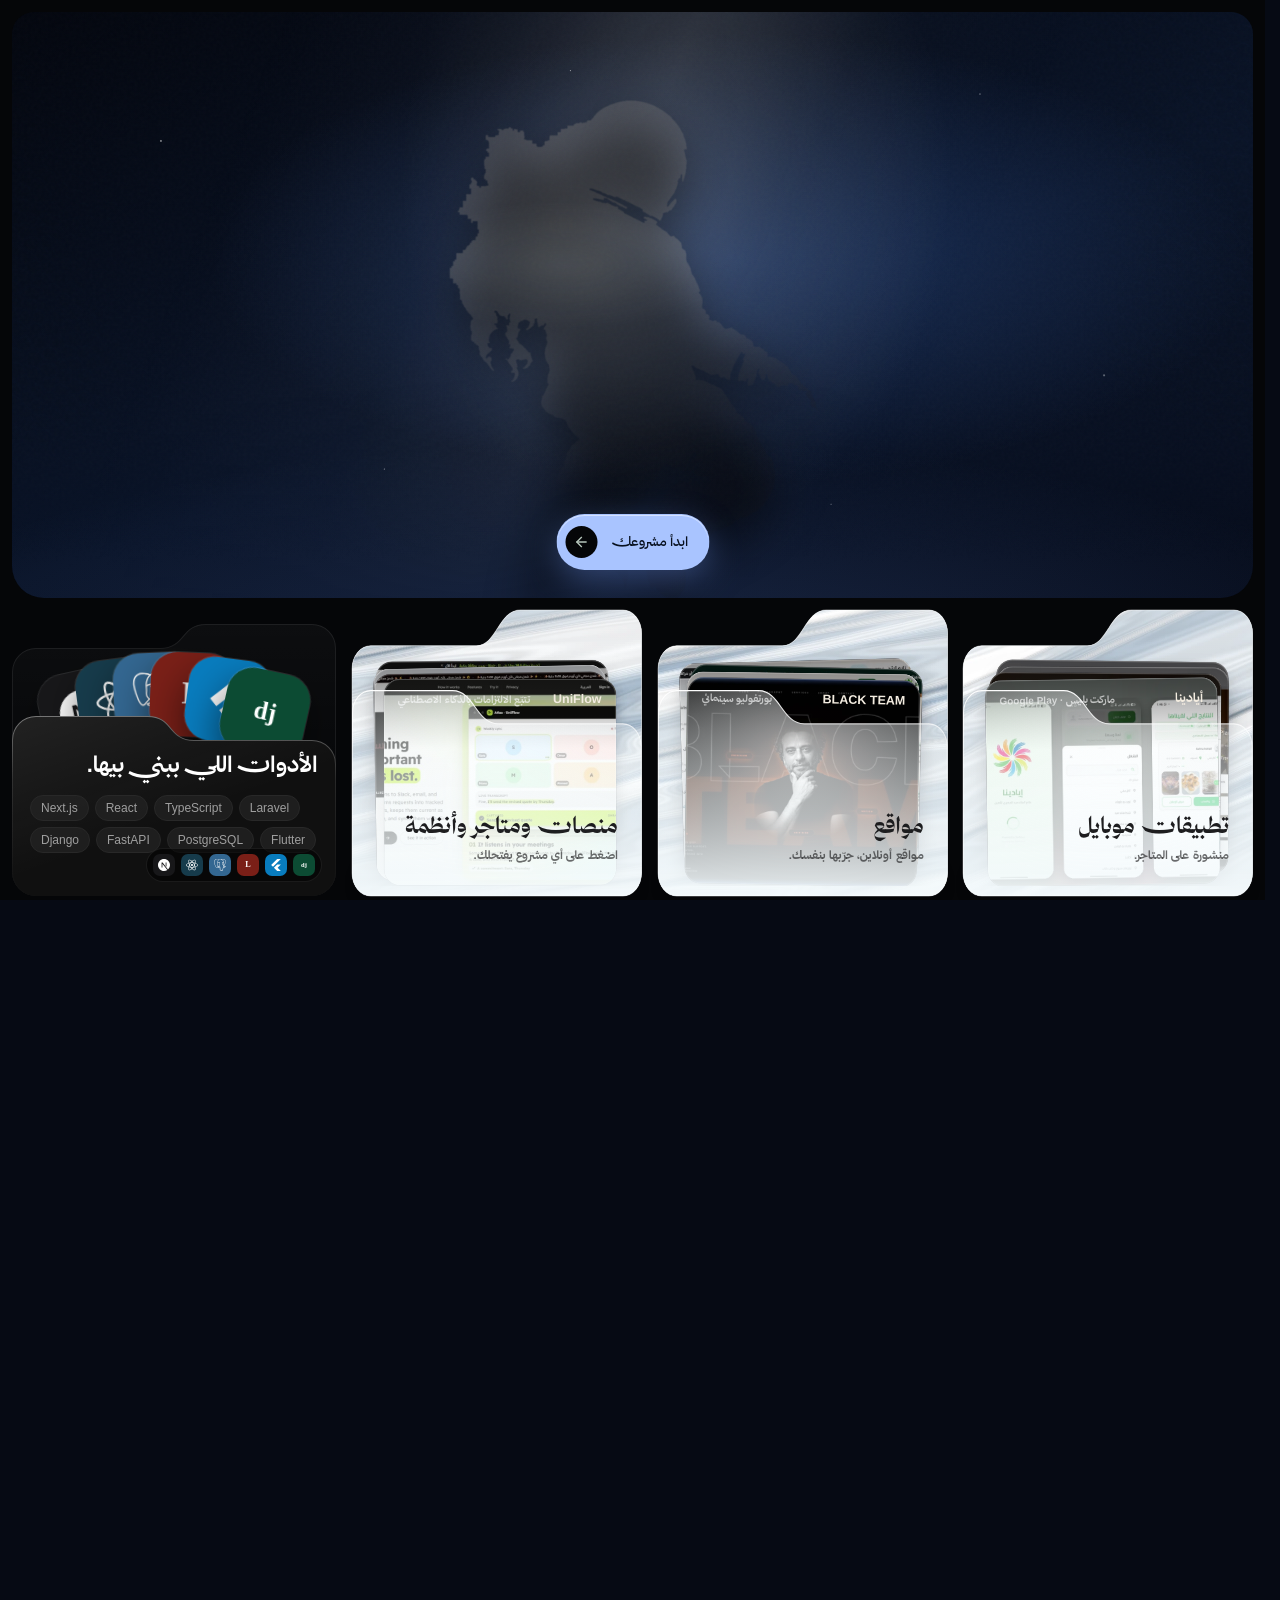
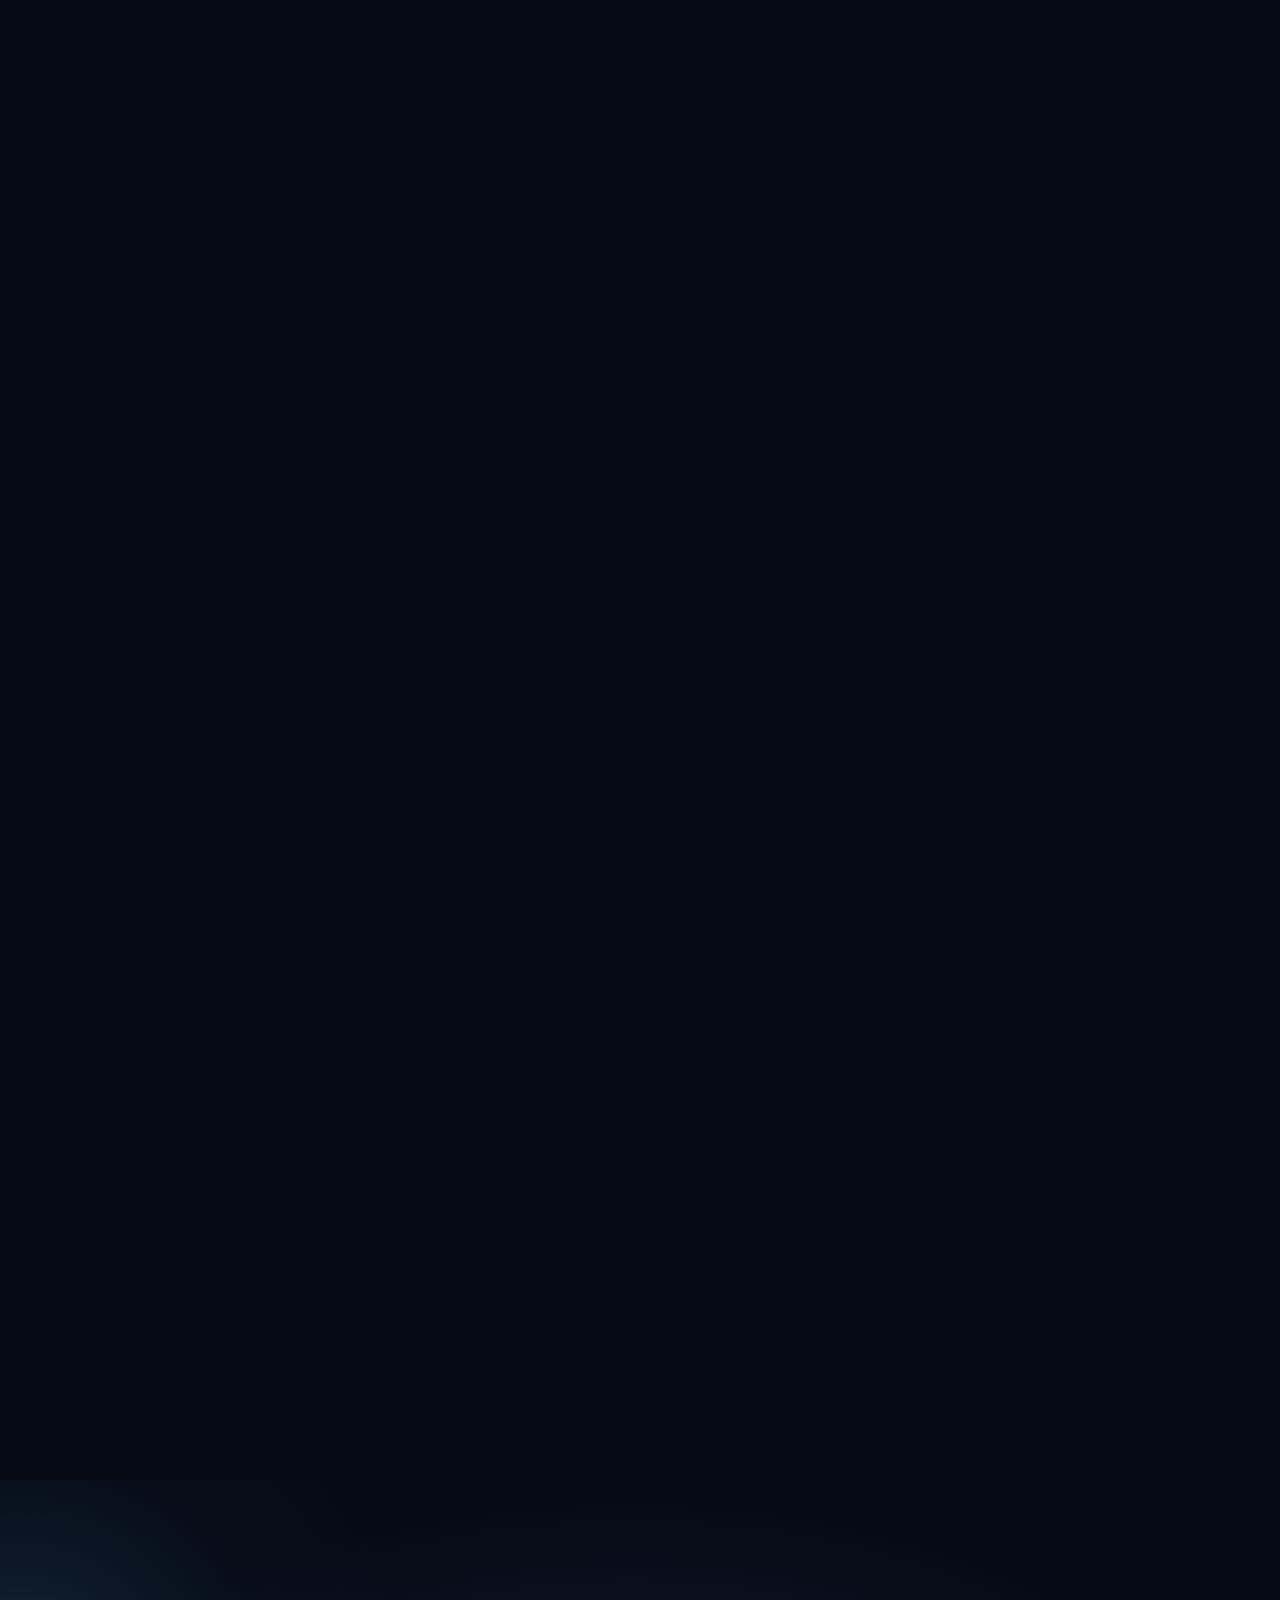
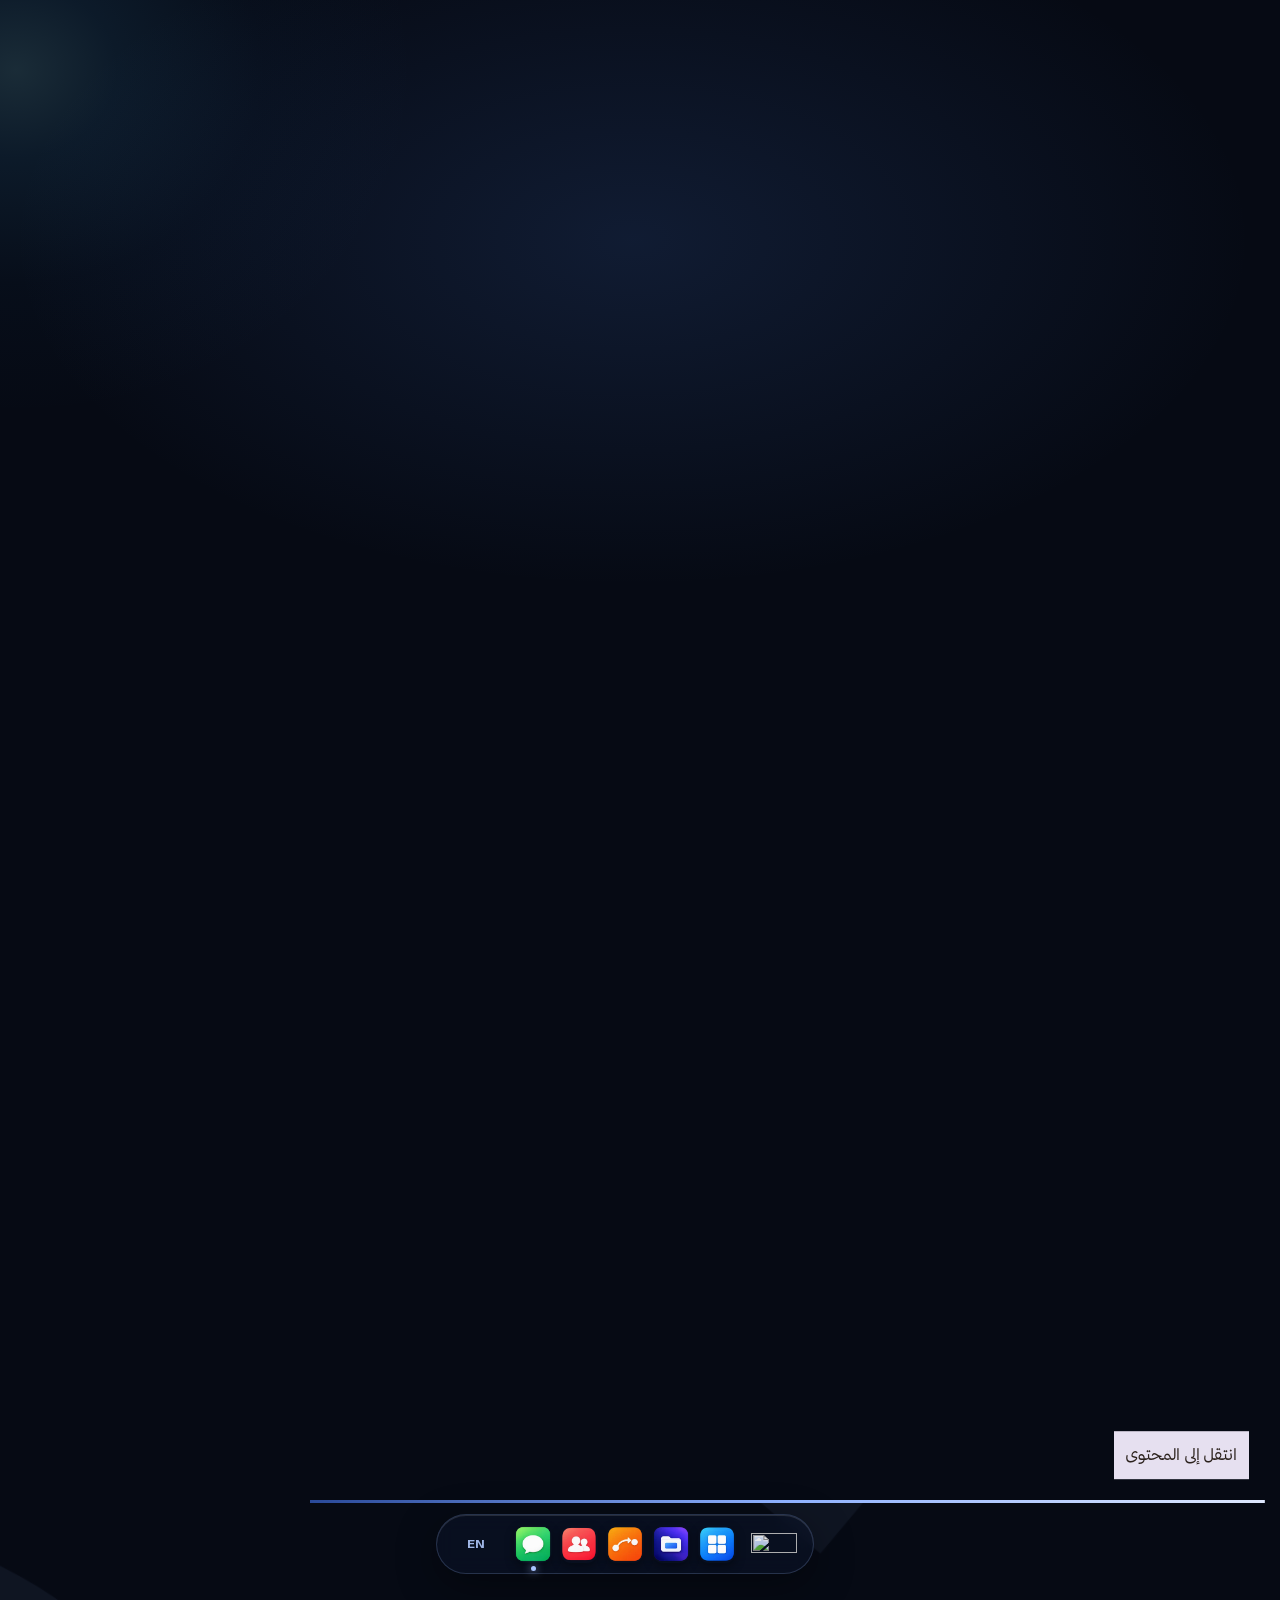
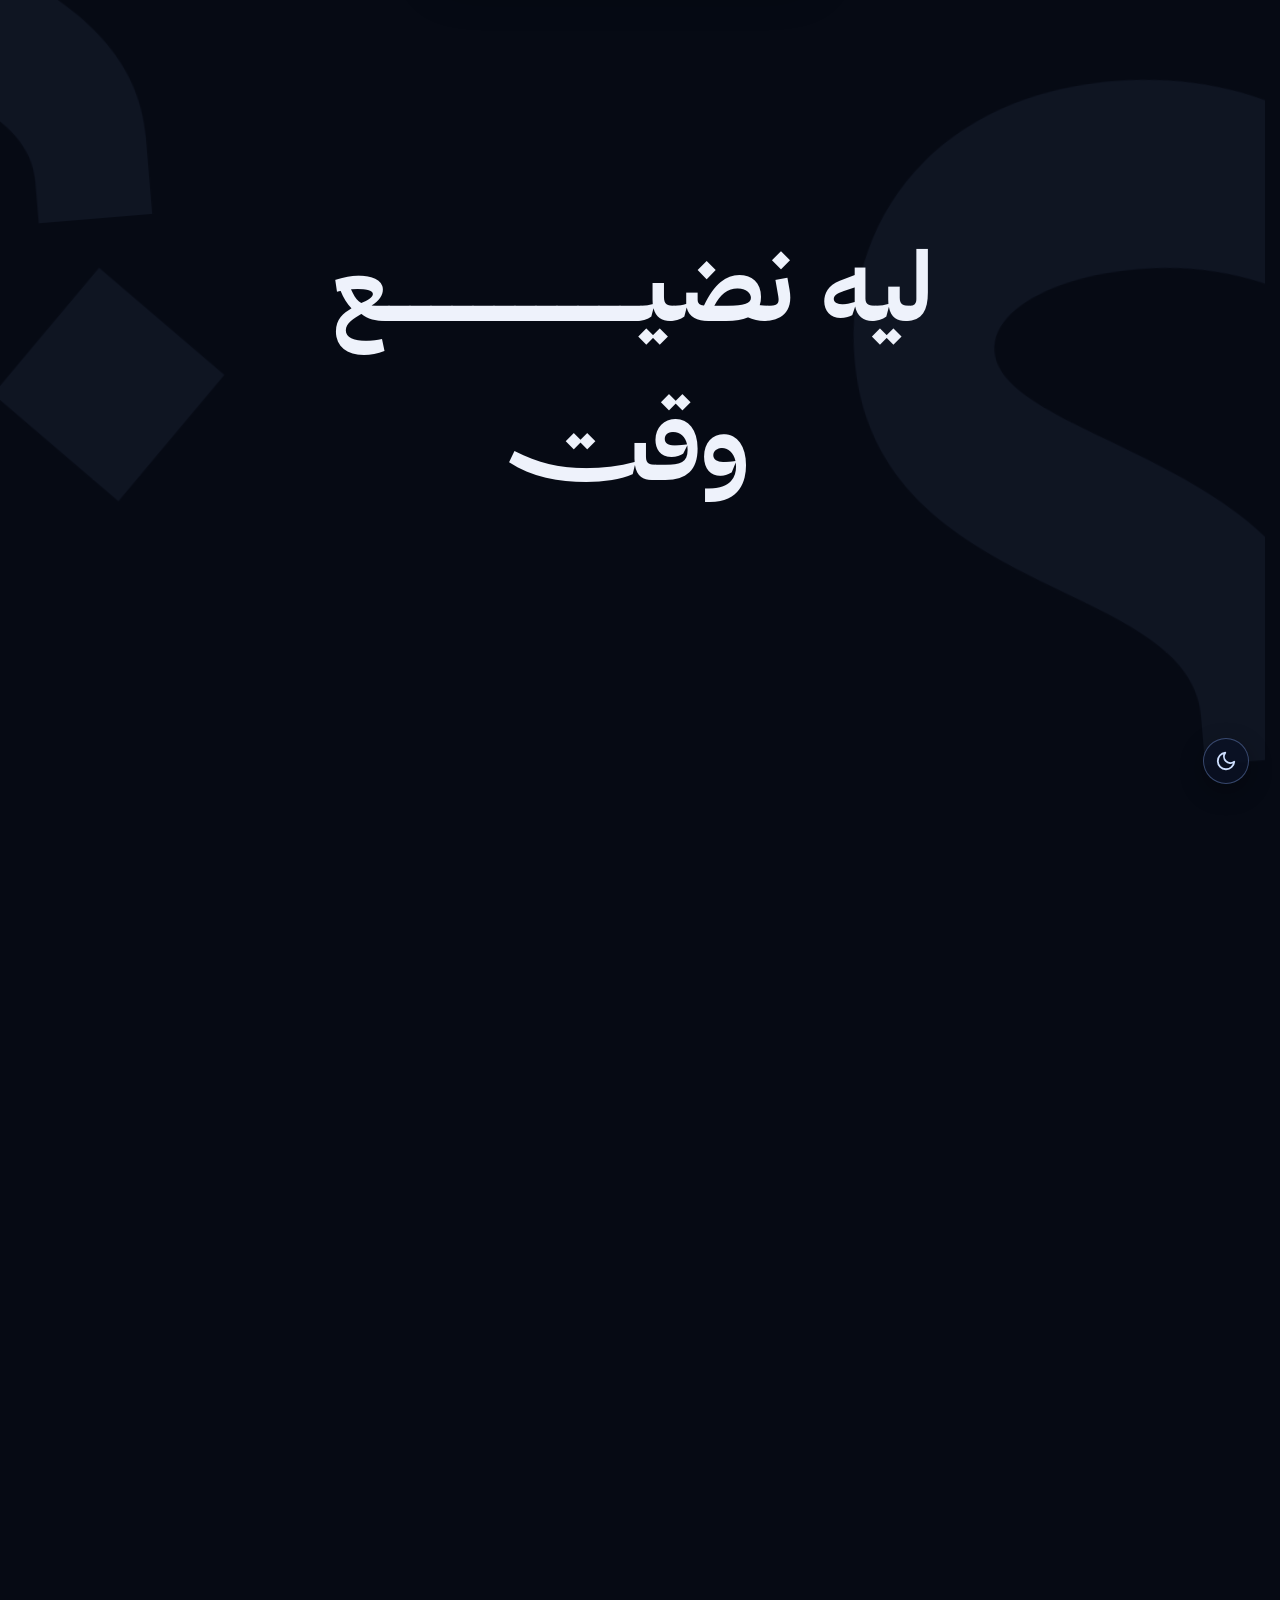
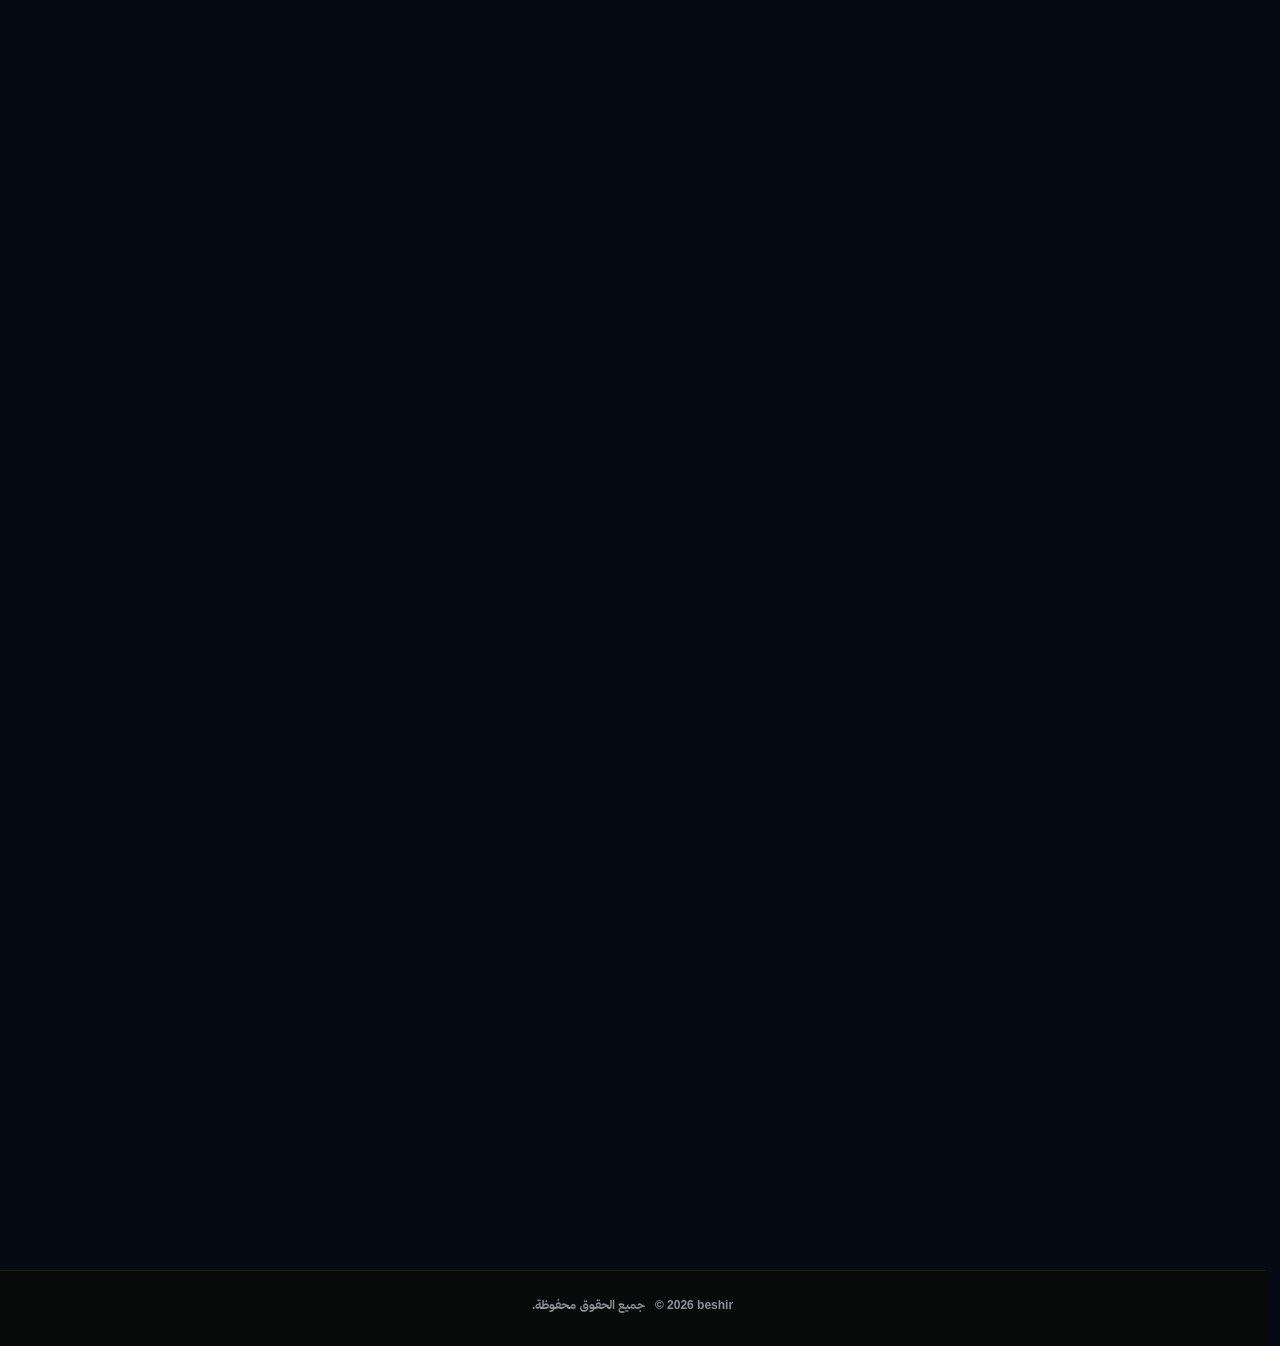
==== commit e4ae10f7: "Redesign: navy hero with silver astronaut, dark/light theme, new projects - Navy hero, new astronaut" ====
--- a/index.html
+++ b/index.html
@@ -1,1273 +1,1273 @@
-<!DOCTYPE html><html lang="ar" dir="rtl"><head><meta charSet="utf-8"/><meta name="viewport" content="width=device-width, initial-scale=1"/><link rel="preload" href="/_next/static/immutable/media/42c0d1ff9eba2829_p.p.2dmi_tuk68pm4.woff2" as="font" crossorigin="" type="font/woff2"/><link rel="preload" href="/_next/static/immutable/media/thmanyahsans_Bold.p.0vi26u1p0-lts.woff2" as="font" crossorigin="" type="font/woff2"/><link rel="preload" href="/_next/static/immutable/media/thmanyahsans_Regular.p.0ip8ziwypg5ml.woff2" as="font" crossorigin="" type="font/woff2"/><link rel="preload" href="/_next/static/immutable/media/thmanyahserifdisplay_Bold-s.p.1z8tk29wt7u5k.woff2" as="font" crossorigin="" type="font/woff2"/><link rel="preload" as="image" imageSrcSet="/brand/beshir-white.png"/><link rel="preload" as="image" imageSrcSet="/brand/visor-portrait.webp" imageSizes="(max-width: 767px) 100vw, 54vw"/><link rel="stylesheet" href="/_next/static/immutable/chunks/3n-0oc0dphpsq.css" data-precedence="next"/><link rel="stylesheet" href="/_next/static/immutable/chunks/3j5yuuc7hpfak.css" data-precedence="next"/><link rel="preload" as="script" fetchPriority="low" href="/_next/static/immutable/chunks/3douyljdx_-l2.js"/><script src="/_next/static/immutable/chunks/0meshd4c712hl.js" async=""></script><script src="/_next/static/immutable/chunks/25ww-0owxi97m.js" async=""></script><script src="/_next/static/immutable/chunks/20xelqi0bxx4-.js" async=""></script><script src="/_next/static/immutable/chunks/turbopack-1byz1flvc-bu1.js" async=""></script><script src="/_next/static/immutable/chunks/00z4pmesk2f4f.js" async=""></script><script src="/_next/static/immutable/chunks/0ser05c71mg0_.js" async=""></script><script src="/_next/static/immutable/chunks/2fl-10sxxqne_.js" async=""></script><script src="/_next/static/immutable/chunks/3kck-fo_ocacz.js" async=""></script><script src="/_next/static/immutable/chunks/201ts4f0eubt2.js" async=""></script><title>محمد بشير — مهندس برمجيات Full Stack</title><meta name="description" content="مهندس برمجيات Full Stack بخبرة +2 سنة: Laravel وDjango وFastAPI وReact وNext.js وFlutter. منصات SaaS وAPIs وتطبيقات جوال وأنظمة بتكبر مع شغلك."/><meta name="robots" content="index, follow"/><meta property="og:title" content="محمد بشير — مهندس برمجيات Full Stack"/><meta property="og:description" content="مهندس برمجيات Full Stack بخبرة +2 سنة: Laravel وDjango وFastAPI وReact وNext.js وFlutter. منصات SaaS وAPIs وتطبيقات جوال وأنظمة بتكبر مع شغلك."/><meta property="og:site_name" content="beshir"/><meta property="og:locale" content="ar_EG"/><meta property="og:type" content="website"/><meta name="twitter:card" content="summary_large_image"/><meta name="twitter:title" content="محمد بشير — مهندس برمجيات Full Stack"/><meta name="twitter:description" content="مهندس برمجيات Full Stack بخبرة +2 سنة: Laravel وDjango وFastAPI وReact وNext.js وFlutter. منصات SaaS وAPIs وتطبيقات جوال وأنظمة بتكبر مع شغلك."/><link rel="icon" href="/icon.svg" type="image/svg+xml"/><link rel="icon" href="/icon.png" type="image/png" sizes="64x64"/><link rel="apple-touch-icon" href="/apple-touch-icon.png"/><meta name="theme-color" content="#0b0908"/><meta name="next-size-adjust" content=""/><script src="/_next/static/immutable/chunks/0c0hxoamwjsbw.js" noModule=""></script><link rel="canonical" href="https://muhamedbeshir.site/"/><link rel="alternate" hreflang="ar" href="https://muhamedbeshir.site/"/><link rel="alternate" hreflang="en" href="https://muhamedbeshir.site/en"/><link rel="alternate" hreflang="x-default" href="https://muhamedbeshir.site/"/><meta property="og:url" content="https://muhamedbeshir.site/"/><meta property="og:image" content="https://muhamedbeshir.site/brand/og-image.jpg"/><meta property="og:image:width" content="1200"/><meta property="og:image:height" content="630"/><meta name="twitter:image" content="https://muhamedbeshir.site/brand/og-image.jpg"/><script type="application/ld+json">{"@context":"https://schema.org","@type":"Person","name":"Mohamed Beshir","alternateName":["محمد بشير","Muhamed Beshir"],"jobTitle":"Full Stack Software Engineer","url":"https://muhamedbeshir.site/","email":"mailto:mbeshir011@gmail.com","telephone":"+201555556932","address":{"@type":"PostalAddress","addressLocality":"Cairo","addressCountry":"EG"},"sameAs":["https://linkedin.com/in/muhamed-b-antar","https://github.com/muhamedbeshir"]}</script><link rel="stylesheet" href="/beshir-theme.css"><script src="/beshir-theme.js" defer></script></head><body class="_26Ossq_variable Hz-EDq_variable P39Oya_variable w5WOra_variable Llaocq_variable"><div hidden=""><!--$--><!--/$--></div><script>(()=>{let t;try{t=localStorage.getItem('wahbrix-theme')}catch{}document.documentElement.dataset.theme=t==='dark'||t==='light'?t:matchMedia('(prefers-color-scheme: dark)').matches?'dark':'light'})()</script><div><a class="skip-link" href="#main">انتقل إلى المحتوى</a><header class="site-header editorial-header"><div class="header-inner shell"><a class="brand" aria-label="beshir — الرئيسية" href="/"><span class="brand-symbol"><img alt="" width="1774" height="887" decoding="async" data-nimg="1" style="color:transparent" srcSet="/brand/beshir-white.png 1x, /brand/beshir-white.png 2x" src="/brand/beshir-white.png"/></span><span>beshir</span></a><nav class="desktop-navigation" aria-label="القائمة الرئيسية"><a class="nav-link notch-app notch-app-services" href="#identity" aria-label="حلولنا"><span class="notch-app-tile"><img alt="" loading="eager" width="44" height="44" decoding="async" data-nimg="1" style="color:transparent" src="/brand/navigation/services-v2.webp"/></span><span class="notch-tooltip" aria-hidden="true">حلولنا</span></a><a class="nav-link notch-app notch-app-work" href="#tools" aria-label="أدواتنا"><span class="notch-app-tile"><img alt="" loading="eager" width="44" height="44" decoding="async" data-nimg="1" style="color:transparent" src="/brand/navigation/work-v2.webp"/></span><span class="notch-tooltip" aria-hidden="true">أدواتنا</span></a><a class="nav-link notch-app notch-app-process" href="#approach" aria-label="كيف نعمل"><span class="notch-app-tile"><img alt="" loading="eager" width="44" height="44" decoding="async" data-nimg="1" style="color:transparent" src="/brand/navigation/process-v2.webp"/></span><span class="notch-tooltip" aria-hidden="true">كيف نعمل</span></a><a class="nav-link notch-app notch-app-about" href="#main" aria-label="beshir"><span class="notch-app-tile"><img alt="" loading="eager" width="44" height="44" decoding="async" data-nimg="1" style="color:transparent" src="/brand/navigation/about-v2.webp"/></span><span class="notch-tooltip" aria-hidden="true">beshir</span></a><a class="nav-link notch-app notch-app-contact" href="#why-wait" aria-label="كلّمني"><span class="notch-app-tile"><img alt="" loading="eager" width="44" height="44" decoding="async" data-nimg="1" style="color:transparent" src="/brand/navigation/contact-v2.webp"/></span><span class="notch-tooltip" aria-hidden="true">كلّمني</span></a></nav><a class="notch-language" href="/en" hrefLang="en" lang="en" aria-label="Switch to English">EN</a></div></header><main id="main"><div class="opening-flow"><section class="forge-hero" aria-labelledby="hero-title"><div class="forge-stage"><div class="hero-pebble-texture" aria-hidden="true"></div><div class="hero-studio-light" aria-hidden="true"></div><div class="forge-horizon" aria-hidden="true"></div><h1 id="hero-title" class="forge-title forge-name-title" aria-label="محمد بشير"><span class="forge-title-top"><span class="forge-title-scroll"><span class="forge-title-word">محــــمد</span></span></span><span class="forge-title-bottom"><span class="forge-title-scroll"><span class="forge-title-word">بشــــير</span></span></span></h1><div class="forge-art forge-restored-art forge-portrait-art"><div class="forge-art-scroll"><div class="forge-art-inner"><div class="portrait-depth-surface"><span class="portrait-cast-shadow" aria-hidden="true"></span><img alt="" width="1245" height="1263" decoding="async" data-nimg="1" class="forge-image" style="color:transparent" sizes="(max-width: 767px) 100vw, 54vw" srcSet="/brand/visor-portrait.webp 384w, /brand/visor-portrait.webp 640w, /brand/visor-portrait.webp 750w, /brand/visor-portrait.webp 828w, /brand/visor-portrait.webp 1080w, /brand/visor-portrait.webp 1200w, /brand/visor-portrait.webp 1920w, /brand/visor-portrait.webp 2048w, /brand/visor-portrait.webp 3840w" src="/brand/visor-portrait.webp"/><span class="portrait-diffuse-light" aria-hidden="true"></span><span class="portrait-specular-light" aria-hidden="true"></span></div></div></div></div><a class="primary-action hero-bottom-cta" aria-label="ابدأ مشروعك" href="#why-wait"><span class="nav-label">ابدأ مشروعك</span><span class="project-action-icon" aria-hidden="true"><svg xmlns="http://www.w3.org/2000/svg" width="16" height="16" viewBox="0 0 24 24" fill="none" stroke="currentColor" stroke-width="2" stroke-linecap="round" stroke-linejoin="round" class="lucide lucide-arrow-left" aria-hidden="true"><path d="m12 19-7-7 7-7"></path><path d="M19 12H5"></path></svg></span></a></div></section><section id="tools" class="hero-folder-row" aria-label="من أعمالنا، وإلى فكرتك"><div class="hero-technology-slot"><div role="button" tabindex="0" aria-expanded="false" aria-label="الأدوات اللي ببني بيها.: Next.js, React, TypeScript, Laravel, Django, FastAPI, PostgreSQL, Flutter" class="relative isolate h-[286px] w-full max-w-[420px] cursor-pointer select-none outline-none [-webkit-tap-highlight-color:transparent] focus-visible:rounded-3xl focus-visible:outline focus-visible:outline-1 focus-visible:outline-offset-4 hero-technology-folder" style="color:#ffffff;font-family:&#x27;Geist&#x27;, ui-sans-serif, system-ui, -apple-system, &#x27;Segoe UI&#x27;, Roboto, sans-serif;letter-spacing:-0.05em;outline-color:rgba(255,255,255,.4);opacity:0;transform:translateY(34px) scale(.92);transition:transform .9s cubic-bezier(.2,.8,.2,1), opacity .6s ease"><div class="pointer-events-none absolute left-[8%] right-[8%] top-10 -z-10 h-[200px] rounded-full opacity-80 blur-[18px]" style="background:radial-gradient(closest-side, rgba(255,255,255,.10), transparent)"></div><div data-icon-folder-back="true" class="absolute inset-x-0 bottom-0 top-[14px]" style="background:linear-gradient(180deg,rgba(255,255,255,.035),rgba(255,255,255,.008) 60%)"><svg class="pointer-events-none absolute inset-0 h-full w-full overflow-visible" aria-hidden="true"><path d="" fill="none" stroke="rgba(255,255,255,.07)" stroke-width="2"></path></svg></div><div class="pointer-events-none absolute inset-0" aria-hidden="true"><div data-icon-folder-tile="true" class="absolute left-1/2 top-[42px] -ml-[50.5px] h-[101px] w-[101px] rounded-[26px] [backface-visibility:hidden]" style="width:101px;height:101px;margin-left:-50.5px;opacity:0;transform:translate3d(-75.75px, 80px, 0);transition:transform 0.9s cubic-bezier(.2,.8,.2,1), opacity .5s;transition-delay:0.35s"><div class="pointer-events-auto relative h-full w-full rounded-[inherit]" style="transform:none;filter:none;transition:transform .45s cubic-bezier(.2,.8,.2,1), filter .3s ease"><div class="grid h-full w-full place-items-center overflow-hidden rounded-[inherit]" style="background:#171719;box-shadow:0 18px 40px rgba(0,0,0,.55), 0 0 0 1px rgba(255,255,255,.14)"><img alt="" loading="lazy" width="44" height="44" decoding="async" data-nimg="1" class="technology-folder-logo" style="color:transparent" src="/brand/technologies/nextdotjs.svg"/></div><span class="pointer-events-none absolute bottom-full left-1/2 mb-2.5 whitespace-nowrap rounded-full border px-2.5 py-1 text-xs font-medium leading-4 backdrop-blur-[8px]" style="background:rgba(0,0,0,.55);border-color:rgba(255,255,255,.08);color:#ffffff;opacity:0;transform:translateX(-50%) translateY(6px);transition:opacity .25s ease, transform .35s cubic-bezier(.2,.8,.2,1)">Next.js</span></div></div><div data-icon-folder-tile="true" class="absolute left-1/2 top-[42px] -ml-[50.5px] h-[101px] w-[101px] rounded-[26px] [backface-visibility:hidden]" style="width:101px;height:101px;margin-left:-50.5px;opacity:0;transform:translate3d(-45.449999999999996px, 80px, 0);transition:transform 0.9s cubic-bezier(.2,.8,.2,1), opacity .5s;transition-delay:0.43s"><div class="pointer-events-auto relative h-full w-full rounded-[inherit]" style="transform:none;filter:none;transition:transform .45s cubic-bezier(.2,.8,.2,1), filter .3s ease"><div class="grid h-full w-full place-items-center overflow-hidden rounded-[inherit]" style="background:#163b4b;box-shadow:0 18px 40px rgba(0,0,0,.55), 0 0 0 1px rgba(255,255,255,.14)"><img alt="" loading="lazy" width="44" height="44" decoding="async" data-nimg="1" class="technology-folder-logo" style="color:transparent" src="/brand/technologies/react.svg"/></div><span class="pointer-events-none absolute bottom-full left-1/2 mb-2.5 whitespace-nowrap rounded-full border px-2.5 py-1 text-xs font-medium leading-4 backdrop-blur-[8px]" style="background:rgba(0,0,0,.55);border-color:rgba(255,255,255,.08);color:#ffffff;opacity:0;transform:translateX(-50%) translateY(6px);transition:opacity .25s ease, transform .35s cubic-bezier(.2,.8,.2,1)">React</span></div></div><div data-icon-folder-tile="true" class="absolute left-1/2 top-[42px] -ml-[50.5px] h-[101px] w-[101px] rounded-[26px] [backface-visibility:hidden]" style="width:101px;height:101px;margin-left:-50.5px;opacity:0;transform:translate3d(-15.149999999999999px, 80px, 0);transition:transform 0.9s cubic-bezier(.2,.8,.2,1), opacity .5s;transition-delay:0.51s"><div class="pointer-events-auto relative h-full w-full rounded-[inherit]" style="transform:none;filter:none;transition:transform .45s cubic-bezier(.2,.8,.2,1), filter .3s ease"><div class="grid h-full w-full place-items-center overflow-hidden rounded-[inherit]" style="background:#336791;box-shadow:0 18px 40px rgba(0,0,0,.55), 0 0 0 1px rgba(255,255,255,.14)"><img alt="" loading="lazy" width="44" height="44" decoding="async" data-nimg="1" class="technology-folder-logo" style="color:transparent" src="/brand/technologies/postgresql.svg"/></div><span class="pointer-events-none absolute bottom-full left-1/2 mb-2.5 whitespace-nowrap rounded-full border px-2.5 py-1 text-xs font-medium leading-4 backdrop-blur-[8px]" style="background:rgba(0,0,0,.55);border-color:rgba(255,255,255,.08);color:#ffffff;opacity:0;transform:translateX(-50%) translateY(6px);transition:opacity .25s ease, transform .35s cubic-bezier(.2,.8,.2,1)">PostgreSQL</span></div></div><div data-icon-folder-tile="true" class="absolute left-1/2 top-[42px] -ml-[50.5px] h-[101px] w-[101px] rounded-[26px] [backface-visibility:hidden]" style="width:101px;height:101px;margin-left:-50.5px;opacity:0;transform:translate3d(15.149999999999999px, 80px, 0);transition:transform 0.9s cubic-bezier(.2,.8,.2,1), opacity .5s;transition-delay:0.59s"><div class="pointer-events-auto relative h-full w-full rounded-[inherit]" style="transform:none;filter:none;transition:transform .45s cubic-bezier(.2,.8,.2,1), filter .3s ease"><div class="grid h-full w-full place-items-center overflow-hidden rounded-[inherit]" style="background:#7a1f17;box-shadow:0 18px 40px rgba(0,0,0,.55), 0 0 0 1px rgba(255,255,255,.14)"><img alt="" loading="lazy" width="44" height="44" decoding="async" data-nimg="1" class="technology-folder-logo" style="color:transparent" src="/brand/technologies/laravel.svg"/></div><span class="pointer-events-none absolute bottom-full left-1/2 mb-2.5 whitespace-nowrap rounded-full border px-2.5 py-1 text-xs font-medium leading-4 backdrop-blur-[8px]" style="background:rgba(0,0,0,.55);border-color:rgba(255,255,255,.08);color:#ffffff;opacity:0;transform:translateX(-50%) translateY(6px);transition:opacity .25s ease, transform .35s cubic-bezier(.2,.8,.2,1)">Laravel</span></div></div><div data-icon-folder-tile="true" class="absolute left-1/2 top-[42px] -ml-[50.5px] h-[101px] w-[101px] rounded-[26px] [backface-visibility:hidden]" style="width:101px;height:101px;margin-left:-50.5px;opacity:0;transform:translate3d(45.449999999999996px, 80px, 0);transition:transform 0.9s cubic-bezier(.2,.8,.2,1), opacity .5s;transition-delay:0.6699999999999999s"><div class="pointer-events-auto relative h-full w-full rounded-[inherit]" style="transform:none;filter:none;transition:transform .45s cubic-bezier(.2,.8,.2,1), filter .3s ease"><div class="grid h-full w-full place-items-center overflow-hidden rounded-[inherit]" style="background:#087cbe;box-shadow:0 18px 40px rgba(0,0,0,.55), 0 0 0 1px rgba(255,255,255,.14)"><img alt="" loading="lazy" width="44" height="44" decoding="async" data-nimg="1" class="technology-folder-logo" style="color:transparent" src="/brand/technologies/flutter.svg"/></div><span class="pointer-events-none absolute bottom-full left-1/2 mb-2.5 whitespace-nowrap rounded-full border px-2.5 py-1 text-xs font-medium leading-4 backdrop-blur-[8px]" style="background:rgba(0,0,0,.55);border-color:rgba(255,255,255,.08);color:#ffffff;opacity:0;transform:translateX(-50%) translateY(6px);transition:opacity .25s ease, transform .35s cubic-bezier(.2,.8,.2,1)">Flutter</span></div></div><div data-icon-folder-tile="true" class="absolute left-1/2 top-[42px] -ml-[50.5px] h-[101px] w-[101px] rounded-[26px] [backface-visibility:hidden]" style="width:101px;height:101px;margin-left:-50.5px;opacity:0;transform:translate3d(75.75px, 80px, 0);transition:transform 0.9s cubic-bezier(.2,.8,.2,1), opacity .5s;transition-delay:0.75s"><div class="pointer-events-auto relative h-full w-full rounded-[inherit]" style="transform:none;filter:none;transition:transform .45s cubic-bezier(.2,.8,.2,1), filter .3s ease"><div class="grid h-full w-full place-items-center overflow-hidden rounded-[inherit]" style="background:#0c4b33;box-shadow:0 18px 40px rgba(0,0,0,.55), 0 0 0 1px rgba(255,255,255,.14)"><img alt="" loading="lazy" width="44" height="44" decoding="async" data-nimg="1" class="technology-folder-logo" style="color:transparent" src="/brand/technologies/django.svg"/></div><span class="pointer-events-none absolute bottom-full left-1/2 mb-2.5 whitespace-nowrap rounded-full border px-2.5 py-1 text-xs font-medium leading-4 backdrop-blur-[8px]" style="background:rgba(0,0,0,.55);border-color:rgba(255,255,255,.08);color:#ffffff;opacity:0;transform:translateX(-50%) translateY(6px);transition:opacity .25s ease, transform .35s cubic-bezier(.2,.8,.2,1)">Django</span></div></div></div><div data-icon-folder-front="true" class="absolute inset-x-0 bottom-0 h-[180px] overflow-hidden" style="background:linear-gradient(160deg,rgba(255,255,255,.09),rgba(255,255,255,.015) 55%),#0c0c0c;transform:none;transition:transform .6s cubic-bezier(.2,.8,.2,1)"><svg class="pointer-events-none absolute inset-0 h-full w-full overflow-visible" aria-hidden="true"><defs><linearGradient id="edge-_R_1j2nmivb_" x1="0" y1="0" x2="0" y2="1"><stop offset="0" stop-color="rgba(255,255,255,.38)"></stop><stop offset=".35" stop-color="rgba(255,255,255,.1)"></stop><stop offset="1" stop-color="rgba(255,255,255,0)"></stop></linearGradient></defs><path d="" fill="none" stroke="url(#edge-_R_1j2nmivb_)" stroke-width="2"></path></svg><h3 class="m-0 px-[18px] pt-[34px] text-xl font-medium leading-[26px]">الأدوات اللي ببني بيها.</h3><div data-icon-folder-tags="true" class="mx-[18px] mt-3.5 flex flex-wrap gap-1.5"><span data-icon-folder-tag="true" dir="ltr" class="inline-flex min-h-6 items-center whitespace-nowrap rounded-full border px-2.5 py-0.5 text-xs leading-5" style="background:rgba(36,36,36,.7);border-color:#282828;color:#9f9f9f;transition:border-color .25s ease, color .25s ease">Next.js</span><span data-icon-folder-tag="true" dir="ltr" class="inline-flex min-h-6 items-center whitespace-nowrap rounded-full border px-2.5 py-0.5 text-xs leading-5" style="background:rgba(36,36,36,.7);border-color:#282828;color:#9f9f9f;transition:border-color .25s ease, color .25s ease">React</span><span data-icon-folder-tag="true" dir="ltr" class="inline-flex min-h-6 items-center whitespace-nowrap rounded-full border px-2.5 py-0.5 text-xs leading-5" style="background:rgba(36,36,36,.7);border-color:#282828;color:#9f9f9f;transition:border-color .25s ease, color .25s ease">TypeScript</span><span data-icon-folder-tag="true" dir="ltr" class="inline-flex min-h-6 items-center whitespace-nowrap rounded-full border px-2.5 py-0.5 text-xs leading-5" style="background:rgba(36,36,36,.7);border-color:#282828;color:#9f9f9f;transition:border-color .25s ease, color .25s ease">Laravel</span><span data-icon-folder-tag="true" dir="ltr" class="inline-flex min-h-6 items-center whitespace-nowrap rounded-full border px-2.5 py-0.5 text-xs leading-5" style="background:rgba(36,36,36,.7);border-color:#282828;color:#9f9f9f;transition:border-color .25s ease, color .25s ease">Django</span><span data-icon-folder-tag="true" dir="ltr" class="inline-flex min-h-6 items-center whitespace-nowrap rounded-full border px-2.5 py-0.5 text-xs leading-5" style="background:rgba(36,36,36,.7);border-color:#282828;color:#9f9f9f;transition:border-color .25s ease, color .25s ease">FastAPI</span><span data-icon-folder-tag="true" dir="ltr" class="inline-flex min-h-6 items-center whitespace-nowrap rounded-full border px-2.5 py-0.5 text-xs leading-5" style="background:rgba(36,36,36,.7);border-color:#282828;color:#9f9f9f;transition:border-color .25s ease, color .25s ease">PostgreSQL</span><span data-icon-folder-tag="true" dir="ltr" class="inline-flex min-h-6 items-center whitespace-nowrap rounded-full border px-2.5 py-0.5 text-xs leading-5" style="background:rgba(36,36,36,.7);border-color:#282828;color:#9f9f9f;transition:border-color .25s ease, color .25s ease">Flutter</span></div><span class="absolute bottom-3.5 right-3.5 flex h-[34px] items-center gap-1.5 rounded-full border px-1.5" style="background:rgba(0,0,0,.55);border-color:rgba(255,255,255,.08)" aria-hidden="true"><span class="block h-[22px] w-[22px] overflow-hidden rounded-[7px]"><span class="grid h-full w-full place-items-center [&amp;_svg]:h-[60%] [&amp;_svg]:w-[60%]" style="background:#171719"><img alt="" loading="lazy" width="44" height="44" decoding="async" data-nimg="1" class="technology-folder-logo" style="color:transparent" src="/brand/technologies/nextdotjs.svg"/></span></span><span class="block h-[22px] w-[22px] overflow-hidden rounded-[7px]"><span class="grid h-full w-full place-items-center [&amp;_svg]:h-[60%] [&amp;_svg]:w-[60%]" style="background:#163b4b"><img alt="" loading="lazy" width="44" height="44" decoding="async" data-nimg="1" class="technology-folder-logo" style="color:transparent" src="/brand/technologies/react.svg"/></span></span><span class="block h-[22px] w-[22px] overflow-hidden rounded-[7px]"><span class="grid h-full w-full place-items-center [&amp;_svg]:h-[60%] [&amp;_svg]:w-[60%]" style="background:#336791"><img alt="" loading="lazy" width="44" height="44" decoding="async" data-nimg="1" class="technology-folder-logo" style="color:transparent" src="/brand/technologies/postgresql.svg"/></span></span><span class="block h-[22px] w-[22px] overflow-hidden rounded-[7px]"><span class="grid h-full w-full place-items-center [&amp;_svg]:h-[60%] [&amp;_svg]:w-[60%]" style="background:#7a1f17"><img alt="" loading="lazy" width="44" height="44" decoding="async" data-nimg="1" class="technology-folder-logo" style="color:transparent" src="/brand/technologies/laravel.svg"/></span></span><span class="block h-[22px] w-[22px] overflow-hidden rounded-[7px]"><span class="grid h-full w-full place-items-center [&amp;_svg]:h-[60%] [&amp;_svg]:w-[60%]" style="background:#087cbe"><img alt="" loading="lazy" width="44" height="44" decoding="async" data-nimg="1" class="technology-folder-logo" style="color:transparent" src="/brand/technologies/flutter.svg"/></span></span><span class="block h-[22px] w-[22px] overflow-hidden rounded-[7px]"><span class="grid h-full w-full place-items-center [&amp;_svg]:h-[60%] [&amp;_svg]:w-[60%]" style="background:#0c4b33"><img alt="" loading="lazy" width="44" height="44" decoding="async" data-nimg="1" class="technology-folder-logo" style="color:transparent" src="/brand/technologies/django.svg"/></span></span></span></div></div></div><div class="hero-folder-slot"><div class="gf-root hero-glass-folder" data-tone="light" data-entered="true" data-place="bottom-left" style="width:340px;height:326px"><style>
-.gf-root {
-  --gf-px: 0;
-  --gf-py: 0;
-  --gf-ease: cubic-bezier(.2, .8, .2, 1);
-  --gf-spring: cubic-bezier(.34, 1.36, .5, 1);
-  --gf-hinge: 0deg;
-  --gf-lift: 42px;
-  --gf-spread: 0px;
-  --gf-fan: 0deg;
-  --gf-stack: 15px;
-  --gf-ink: #141416;
-  --gf-ink-soft: rgba(20, 20, 22, .55);
-  position: relative;
-  display: inline-block;
-  flex: none;
-  vertical-align: top;
-  font-family: ui-sans-serif, system-ui, -apple-system, "SF Pro Text", "Segoe UI", Roboto, "Helvetica Neue", Arial, sans-serif;
-  -webkit-font-smoothing: antialiased;
-  -webkit-tap-highlight-color: transparent;
-  isolation: isolate;
-}
-.gf-root[data-tone="dark"] { --gf-ink: #f5f5f7; --gf-ink-soft: rgba(245, 245, 247, .58); }
-.gf-root:hover, .gf-root:focus-within { --gf-hinge: -11deg; --gf-lift: -34px; --gf-spread: 8px; --gf-fan: 1.4deg; --gf-stack: 10px; }
-.gf-root[data-open] { --gf-hinge: -24deg; --gf-lift: -96px; --gf-spread: 40px; --gf-fan: 5deg; --gf-stack: 30px; }
-
-.gf-stage {
-  position: absolute;
-  left: 0;
-  top: 0;
-  width: 340px;
-  height: 272px;
-  transform-origin: 0 0;
-}
-.gf-tilt {
-  position: absolute;
-  inset: 0;
-  transform: perspective(1400px) rotateX(calc(var(--gf-py) * -3deg)) rotateY(calc(var(--gf-px) * 4deg));
-  transition: transform .9s var(--gf-ease);
-}
-
-.gf-shadow {
-  position: absolute;
-  left: 18px;
-  right: 18px;
-  bottom: -6px;
-  height: 60px;
-  border-radius: 40px;
-  background: rgba(16, 18, 24, .34);
-  filter: blur(22px);
-  transform: translateX(calc(var(--gf-px) * -8px));
-  transition: transform .9s var(--gf-ease), opacity .9s var(--gf-ease);
-}
-.gf-root[data-tone="dark"] .gf-shadow { background: rgba(0, 0, 0, .62); }
-
-.gf-back {
-  position: absolute;
-  inset: 0;
-  overflow: hidden;
-  background: linear-gradient(180deg, #f3f3f4 0%, #e3e3e6 100%);
-}
-.gf-root[data-tone="dark"] .gf-back { background: linear-gradient(180deg, #2a2a2e 0%, #121214 100%); }
-.gf-art {
-  position: absolute;
-  left: -12px;
-  top: -12px;
-  max-width: none;
-  object-fit: cover;
-  transform: translate(calc(var(--gf-px) * -7px), calc(var(--gf-py) * -6px)) scale(1.02);
-  transition: transform 1.1s var(--gf-ease), opacity 1.2s var(--gf-ease), filter 1.2s var(--gf-ease);
-}
-canvas.gf-art { opacity: 0; filter: blur(14px) saturate(.6); }
-canvas.gf-art[data-ready] { opacity: 1; filter: none; }
-.gf-back-sheen {
-  position: absolute;
-  inset: 0;
-  background:
-    linear-gradient(180deg, rgba(255, 255, 255, .22) 0%, rgba(255, 255, 255, 0) 22%),
-    radial-gradient(120% 80% at 80% 0%, rgba(255, 255, 255, .16), rgba(255, 255, 255, 0) 60%);
-  pointer-events: none;
-}
-
-.gf-rim {
-  position: absolute;
-  left: 0;
-  top: 0;
-  max-width: none;
-  overflow: visible;
-  pointer-events: none;
-  fill: none;
-}
-.gf-back-rim { width: 340px; height: 272px; }
-.gf-back-rim path { stroke: rgba(255, 255, 255, .45); stroke-width: 1; }
-.gf-root[data-tone="dark"] .gf-back-rim path { stroke: rgba(255, 255, 255, .16); }
-
-/* ---- files ---------------------------------------------------------------- */
-.gf-files {
-  position: absolute;
-  inset: 0;
-  z-index: 5;
-  pointer-events: none;
-  /* nothing hangs out of the bottom of the pocket, however tall the stack */
-  clip-path: inset(-400px -400px 10px -400px);
-}
-.gf-sheet-slot { display: contents; }
-.gf-sheet {
-  all: unset;
-  box-sizing: border-box;
-  position: absolute;
-  left: 34px;
-  top: 96px;
-  width: 272px;
-  height: 184px;
-  border-radius: 16px;
-  overflow: hidden;
-  cursor: pointer;
-  pointer-events: auto;
-  background: linear-gradient(180deg, #ffffff 0%, #f2f2f0 100%);
-  box-shadow:
-    inset 0 1px 0 rgba(255, 255, 255, .9),
-    0 0 0 .5px rgba(0, 0, 0, .1),
-    0 10px 26px -8px rgba(10, 12, 20, .28);
-  transform-origin: 50% 100%;
-  transform:
-    translate(calc(var(--gf-jx) + var(--gf-slot) * var(--gf-spread)), calc(var(--gf-lift) + var(--gf-depth) * var(--gf-stack) * -1))
-    rotate(calc(var(--gf-jr) + var(--gf-slot) * var(--gf-fan)));
-  transition:
-    transform .75s var(--gf-spring) calc(var(--gf-depth) * 40ms),
-    box-shadow .4s var(--gf-ease),
-    translate .9s var(--gf-ease),
-    opacity .9s var(--gf-ease);
-}
-.gf-root[data-tone="dark"] .gf-sheet { background: linear-gradient(180deg, #2c2c30 0%, #1c1c1f 100%); box-shadow: inset 0 1px 0 rgba(255, 255, 255, .14), 0 0 0 .5px rgba(255, 255, 255, .08), 0 12px 28px -8px rgba(0, 0, 0, .7); }
-.gf-sheet--art { background: #1a1a1d; }
-.gf-root[data-open] .gf-sheet:hover,
-.gf-root[data-open] .gf-sheet:focus-visible {
-  transform:
-    translate(calc(var(--gf-jx) + var(--gf-slot) * var(--gf-spread)), calc(var(--gf-lift) + var(--gf-depth) * var(--gf-stack) * -1 - 18px))
-    rotate(calc(var(--gf-slot) * var(--gf-fan) * .6));
-  box-shadow: inset 0 1px 0 rgba(255, 255, 255, .9), 0 0 0 .5px rgba(0, 0, 0, .1), 0 22px 40px -12px rgba(10, 12, 20, .42);
-  transition-delay: 0s;
-}
-.gf-sheet:focus-visible { outline: 2px solid #4c8dff; outline-offset: 2px; }
-.gf-sheet-art {
-  position: absolute;
-  left: 0;
-  top: 0;
-  width: 272px;
-  height: 184px;
-  max-width: none;
-  object-fit: cover;
-  transition: opacity .9s var(--gf-ease), filter .9s var(--gf-ease);
-}
-canvas.gf-sheet-art { opacity: 0; filter: blur(10px); }
-canvas.gf-sheet-art[data-ready] { opacity: 1; filter: none; }
-.gf-sheet--art::after {
-  content: "";
-  position: absolute;
-  inset: 0;
-  border-radius: inherit;
-  background: linear-gradient(180deg, rgba(0, 0, 0, .42) 0%, rgba(0, 0, 0, 0) 34%);
-  box-shadow: inset 0 0 0 1px rgba(255, 255, 255, .2);
-  pointer-events: none;
-}
-.gf-sheet-head {
-  position: absolute;
-  left: 14px;
-  right: 14px;
-  top: 11px;
-  z-index: 1;
-  display: flex;
-  align-items: baseline;
-  justify-content: space-between;
-  gap: 10px;
-  white-space: nowrap;
-}
-.gf-sheet-name {
-  overflow: hidden;
-  text-overflow: ellipsis;
-  font-size: 12.5px;
-  font-weight: 560;
-  letter-spacing: -.005em;
-  color: #18181b;
-}
-.gf-sheet-meta {
-  flex: none;
-  font-family: ui-monospace, "SF Mono", SFMono-Regular, Menlo, Consolas, monospace;
-  font-size: 10px;
-  letter-spacing: .02em;
-  color: rgba(24, 24, 27, .5);
-}
-.gf-root[data-tone="dark"] .gf-sheet-name, .gf-sheet--art .gf-sheet-name { color: #f3ece0; }
-.gf-root[data-tone="dark"] .gf-sheet-meta, .gf-sheet--art .gf-sheet-meta { color: rgba(250, 250, 250, .66); }
-.gf-lines {
-  position: absolute;
-  left: 14px;
-  right: 14px;
-  top: 40px;
-  display: flex;
-  flex-direction: column;
-  gap: 9px;
-}
-.gf-lines i {
-  display: block;
-  height: 5px;
-  border-radius: 3px;
-  background: rgba(24, 24, 27, .08);
-}
-.gf-lines i:first-child { height: 9px; margin-bottom: 4px; background: rgba(24, 24, 27, .14); }
-.gf-root[data-tone="dark"] .gf-lines i { background: rgba(255, 255, 255, .08); }
-.gf-root[data-tone="dark"] .gf-lines i:first-child { background: rgba(255, 255, 255, .16); }
-
-.gf-sheet--drop { animation: gf-drop .85s var(--gf-ease) both; }
-@keyframes gf-drop {
-  0% { translate: 0 -190px; rotate: -9deg; opacity: 0; }
-  35% { opacity: 1; }
-  72% { translate: 0 10px; rotate: 1deg; }
-  100% { translate: 0 0; rotate: 0deg; opacity: 1; }
-}
-
-/* ---- front glass ----------------------------------------------------------- */
-.gf-front {
-  position: absolute;
-  left: 0;
-  top: 74px;
-  width: 340px;
-  height: 198px;
-  z-index: 10;
-  -webkit-backdrop-filter: blur(22px) saturate(1.5);
-  backdrop-filter: blur(22px) saturate(1.5);
-  transform-origin: 50% 100%;
-  transform: perspective(760px) rotateX(var(--gf-hinge));
-  transition: transform .8s var(--gf-spring), translate 1s var(--gf-ease), opacity 1s var(--gf-ease);
-}
-.gf-front--bump { animation: gf-bump .7s var(--gf-ease) .38s both; }
-@keyframes gf-bump {
-  0% { scale: 1; }
-  35% { scale: 1.018 .975; }
-  70% { scale: .996 1.006; }
-  100% { scale: 1; }
-}
-.gf-tint {
-  position: absolute;
-  inset: 0;
-  background:
-    linear-gradient(180deg, rgba(255, 255, 255, .16) 0%, rgba(255, 255, 255, .5) 42%, rgba(252, 252, 252, .93) 100%);
-}
-.gf-root[data-tone="dark"] .gf-tint {
-  background: linear-gradient(180deg, rgba(18, 18, 20, .18) 0%, rgba(14, 14, 16, .62) 46%, rgba(8, 8, 10, .94) 100%);
-}
-.gf-spec {
-  position: absolute;
-  inset: 0;
-  background: radial-gradient(260px 200px at calc(50% + var(--gf-px) * 46%) calc(30% + var(--gf-py) * 40%), rgba(255, 255, 255, .5), rgba(255, 255, 255, 0) 70%);
-  mix-blend-mode: soft-light;
-  opacity: .9;
-  transition: background-position .6s var(--gf-ease);
-  pointer-events: none;
-}
-.gf-root[data-tone="dark"] .gf-spec { mix-blend-mode: screen; opacity: .16; }
-.gf-front-rim { width: 340px; height: 198px; }
-.gf-front-rim path { stroke-width: 2.4; transition: stroke-width .3s var(--gf-ease); }
-.gf-root[data-tone="dark"] .gf-front-rim { opacity: .55; }
-
-.gf-hit {
-  all: unset;
-  position: absolute;
-  inset: 0;
-  z-index: 1;
-  cursor: pointer;
-}
-.gf-hit:focus-visible ~ .gf-label .gf-title { text-decoration: underline; text-decoration-thickness: 1.5px; text-underline-offset: 4px; }
-.gf-front:has(.gf-hit:focus-visible) .gf-front-rim path { stroke-width: 5; }
-
-.gf-label {
-  position: absolute;
-  z-index: 2;
-  display: flex;
-  flex-direction: column;
-  gap: 4px;
-  max-width: 200px;
-  pointer-events: none;
-  color: var(--gf-ink);
-}
-.gf-root[data-place="bottom-left"] .gf-label { left: 28px; bottom: 32px; }
-.gf-root[data-place="top-left"] .gf-label { left: 28px; top: 34px; }
-.gf-root[data-place="top-right"] .gf-label { right: 32px; top: 52px; align-items: flex-start; }
-.gf-title {
-  font-size: 18px;
-  font-weight: 500;
-  line-height: 1.15;
-  letter-spacing: -.012em;
-  overflow: hidden;
-  text-overflow: ellipsis;
-  white-space: nowrap;
-}
-.gf-meta {
-  font-family: ui-monospace, "SF Mono", SFMono-Regular, Menlo, Consolas, monospace;
-  font-size: 12px;
-  letter-spacing: .03em;
-  color: var(--gf-ink-soft);
-  white-space: nowrap;
-  animation: gf-roll .5s var(--gf-ease) both;
-}
-@keyframes gf-roll {
-  from { opacity: 0; translate: 0 7px; filter: blur(3px); }
-  to { opacity: 1; translate: 0 0; filter: blur(0); }
-}
-
-/* ---- the key: + or ··· ------------------------------------------------------ */
-.gf-key {
-  all: unset;
-  box-sizing: border-box;
-  position: absolute;
-  right: 22px;
-  bottom: 22px;
-  z-index: 12;
-  width: 58px;
-  height: 58px;
-  border-radius: 18px;
-  display: grid;
-  place-items: center;
-  cursor: pointer;
-  transition: transform .35s var(--gf-spring), box-shadow .35s var(--gf-ease), background .35s var(--gf-ease);
-}
-.gf-key:hover { transform: translateY(-2px); }
-.gf-key:active { transform: translateY(0) scale(.93); transition-duration: .12s; }
-.gf-key:focus-visible { outline: 2px solid #4c8dff; outline-offset: 3px; }
-.gf-key--add {
-  color: #fff;
-  background: radial-gradient(120% 90% at 50% 0%, #3a3a3f 0%, #121214 55%, #050506 100%);
-  box-shadow:
-    inset 0 1px 0 rgba(255, 255, 255, .22),
-    inset 0 -3px 8px rgba(0, 0, 0, .7),
-    0 0 0 1px rgba(0, 0, 0, .75),
-    0 14px 22px -8px rgba(0, 0, 0, .55),
-    0 3px 6px -2px rgba(0, 0, 0, .35);
-}
-.gf-root[data-tone="dark"] .gf-key--add {
-  color: #111113;
-  background: radial-gradient(120% 90% at 50% 0%, #ffffff 0%, #ececee 55%, #d2d2d6 100%);
-  box-shadow: inset 0 1px 0 #fff, inset 0 -3px 8px rgba(0, 0, 0, .14), 0 0 0 1px rgba(0, 0, 0, .4), 0 14px 22px -8px rgba(0, 0, 0, .7);
-}
-.gf-key--more {
-  color: #111113;
-  background: linear-gradient(180deg, rgba(255, 255, 255, .92) 0%, rgba(226, 226, 230, .82) 100%);
-  -webkit-backdrop-filter: blur(10px);
-  backdrop-filter: blur(10px);
-  box-shadow:
-    inset 0 1px 0 #fff,
-    inset 0 -2px 4px rgba(0, 0, 0, .06),
-    0 0 0 1px rgba(0, 0, 0, .16),
-    0 10px 18px -8px rgba(0, 0, 0, .3);
-}
-.gf-root[data-tone="dark"] .gf-key--more {
-  color: #f5f5f7;
-  background: linear-gradient(180deg, rgba(255, 255, 255, .16) 0%, rgba(255, 255, 255, .06) 100%);
-  box-shadow: inset 0 1px 0 rgba(255, 255, 255, .22), 0 0 0 1px rgba(255, 255, 255, .1), 0 10px 18px -8px rgba(0, 0, 0, .6);
-}
-.gf-key--more[aria-expanded="true"] { transform: scale(.96); }
-.gf-glyph { display: block; max-width: none; fill: none; stroke: currentColor; stroke-linecap: round; }
-.gf-glyph--plus { width: 26px; height: 26px; stroke-width: 1.6; animation: gf-turn .6s var(--gf-spring); }
-.gf-glyph--more { width: 30px; height: 12px; stroke-width: 1.7; }
-@keyframes gf-turn { from { rotate: -90deg; } to { rotate: 0deg; } }
-
-/* ---- menu ------------------------------------------------------------------- */
-.gf-menu {
-  position: absolute;
-  right: 22px;
-  bottom: 90px;
-  z-index: 20;
-  min-width: 176px;
-  padding: 6px;
-  border-radius: 16px;
-  display: flex;
-  flex-direction: column;
-  background: rgba(252, 252, 253, .72);
-  -webkit-backdrop-filter: blur(24px) saturate(1.6);
-  backdrop-filter: blur(24px) saturate(1.6);
-  box-shadow: inset 0 1px 0 rgba(255, 255, 255, .9), 0 0 0 .5px rgba(0, 0, 0, .14), 0 24px 48px -16px rgba(10, 12, 20, .4);
-  transform-origin: 100% 100%;
-  opacity: 0;
-  visibility: hidden;
-  transform: translateY(6px) scale(.94);
-  transition: opacity .2s var(--gf-ease), transform .32s var(--gf-spring), visibility 0s .32s;
-}
-.gf-menu[data-open] { opacity: 1; visibility: visible; transform: none; transition-delay: 0s; }
-.gf-root[data-tone="dark"] .gf-menu { background: rgba(30, 30, 34, .72); box-shadow: inset 0 1px 0 rgba(255, 255, 255, .1), 0 0 0 .5px rgba(255, 255, 255, .1), 0 24px 48px -16px rgba(0, 0, 0, .8); }
-.gf-menu-item {
-  all: unset;
-  box-sizing: border-box;
-  padding: 9px 12px;
-  border-radius: 10px;
-  font-size: 13.5px;
-  font-weight: 450;
-  color: #18181b;
-  cursor: pointer;
-}
-.gf-root[data-tone="dark"] .gf-menu-item { color: #f4f4f5; }
-.gf-menu-item:hover, .gf-menu-item:focus-visible { background: rgba(24, 24, 27, .07); }
-.gf-root[data-tone="dark"] .gf-menu-item:hover, .gf-root[data-tone="dark"] .gf-menu-item:focus-visible { background: rgba(255, 255, 255, .09); }
-.gf-menu-item--danger { color: #d92d20; }
-.gf-root[data-tone="dark"] .gf-menu-item--danger { color: #ff6b5e; }
-
-/* ---- entrance: the folder assembles itself ---------------------------------- */
-.gf-root:not([data-entered]) .gf-back,
-.gf-root:not([data-entered]) .gf-back-rim { translate: 0 22px; opacity: 0; }
-.gf-root:not([data-entered]) .gf-sheet { translate: 0 -120px; opacity: 0; }
-.gf-root:not([data-entered]) .gf-front { translate: 0 46px; opacity: 0; }
-.gf-root:not([data-entered]) .gf-key { opacity: 0; scale: .6; }
-.gf-root:not([data-entered]) .gf-shadow { opacity: 0; }
-.gf-back, .gf-back-rim { transition: translate 1s var(--gf-ease), opacity .9s var(--gf-ease); }
-.gf-root[data-entered] .gf-sheet { transition-delay: calc(var(--gf-depth) * 40ms), 0s, calc(.18s + var(--gf-depth) * 90ms), calc(.18s + var(--gf-depth) * 90ms); }
-.gf-root[data-entered] .gf-front { transition-delay: 0s, .42s, .42s; }
-.gf-key { transition: transform .35s var(--gf-spring), box-shadow .35s var(--gf-ease), opacity .6s var(--gf-ease) .7s, scale .7s var(--gf-spring) .7s; }
-
-@media (prefers-reduced-motion: reduce) {
-  .gf-root *, .gf-root *::before, .gf-root *::after {
-    transition-duration: 0s !important;
-    transition-delay: 0s !important;
-    animation: none !important;
-  }
-  .gf-tilt { transform: none; }
-}
-</style><svg width="0" height="0" style="position:absolute" aria-hidden="true"><defs><clipPath id="gf-back-clip-_R_6j2nmivb_" clipPathUnits="objectBoundingBox"><path d="M0 56A22 22 0 0 1 22 34L146 34C170 34 172 0 198 0L318 0A22 22 0 0 1 340 22L340 250A22 22 0 0 1 318 272L22 272A22 22 0 0 1 0 250Z" transform="scale(0.0029411764705882353 0.003676470588235294)"></path></clipPath><clipPath id="gf-front-clip-_R_6j2nmivb_" clipPathUnits="objectBoundingBox"><path d="M0 22A22 22 0 0 1 22 0L118 0C144 0 146 32 172 32L318 32A22 22 0 0 1 340 54L340 176A22 22 0 0 1 318 198L22 198A22 22 0 0 1 0 176Z" transform="scale(0.0029411764705882353 0.005050505050505051)"></path></clipPath></defs></svg><div class="gf-stage" style="transform:translateY(54px) scale(1)"><div class="gf-tilt"><div class="gf-shadow" aria-hidden="true"></div><div class="gf-back" style="clip-path:url(#gf-back-clip-_R_6j2nmivb_)" aria-hidden="true"><img alt="" draggable="false" loading="lazy" width="364" height="296" decoding="async" data-nimg="1" class="gf-art" style="color:transparent" src="/brand/folders/glacier-3.webp"/><div class="gf-back-sheen"></div></div><svg class="gf-rim gf-back-rim" viewBox="0 0 340 272" preserveAspectRatio="none" aria-hidden="true"><path d="M0 56A22 22 0 0 1 22 34L146 34C170 34 172 0 198 0L318 0A22 22 0 0 1 340 22L340 250A22 22 0 0 1 318 272L22 272A22 22 0 0 1 0 250Z"></path></svg><div class="gf-front" style="clip-path:url(#gf-front-clip-_R_6j2nmivb_)"><div class="gf-tint" aria-hidden="true"></div><div class="gf-spec" aria-hidden="true"></div><svg class="gf-rim gf-front-rim" viewBox="0 0 340 198" preserveAspectRatio="none" aria-hidden="true"><defs><linearGradient id="gf-rim-_R_6j2nmivb_" x1="0" y1="0" x2="0" y2="1"><stop offset="0" stop-color="#fff" stop-opacity="0.95"></stop><stop offset="0.35" stop-color="#fff" stop-opacity="0.35"></stop><stop offset="1" stop-color="#fff" stop-opacity="0.12"></stop></linearGradient></defs><path d="M0 22A22 22 0 0 1 22 0L118 0C144 0 146 32 172 32L318 32A22 22 0 0 1 340 54L340 176A22 22 0 0 1 318 198L22 198A22 22 0 0 1 0 176Z" stroke="url(#gf-rim-_R_6j2nmivb_)"></path></svg><button type="button" class="gf-hit" aria-expanded="false" aria-label="فتح منصات وأنظمة، 4 ملفات"></button><div class="gf-label"><span class="gf-title">منصات وأنظمة</span><span class="gf-meta">اضغط على أي مشروع يفتحلك.</span></div></div><div class="gf-files" role="list" aria-label="محتويات منصات وأنظمة" inert=""><div role="listitem" class="gf-sheet-slot"><a class="gf-sheet gf-sheet--art" style="--gf-slot:-1;--gf-depth:3;--gf-jx:-4.32px;--gf-jr:-0.24deg;z-index:1" href="https://sparkmediaa.net/" target="_blank" rel="noopener noreferrer"><img alt="" draggable="false" loading="lazy" width="272" height="184" decoding="async" data-nimg="1" class="gf-sheet-art" style="color:transparent" src="/projects/covers/sparkmedia.webp"/><span class="gf-sheet-head"><span class="gf-sheet-name">سبارك ميديا</span><span class="gf-sheet-meta">منصة تعليمية · امتحانات</span></span></a></div><div role="listitem" class="gf-sheet-slot"><a class="gf-sheet gf-sheet--art" style="--gf-slot:-0.33333333333333337;--gf-depth:2;--gf-jx:2.71px;--gf-jr:-0.72deg;z-index:2" href="https://www.mentorax.net/en/" target="_blank" rel="noopener noreferrer"><img alt="" draggable="false" loading="lazy" width="272" height="184" decoding="async" data-nimg="1" class="gf-sheet-art" style="color:transparent" src="/projects/covers/mentorax.webp"/><span class="gf-sheet-head"><span class="gf-sheet-name">MentoraX</span><span class="gf-sheet-meta">منصة IT للشركات</span></span></a></div><div role="listitem" class="gf-sheet-slot"><a class="gf-sheet gf-sheet--art" style="--gf-slot:0.33333333333333326;--gf-depth:1;--gf-jx:1.54px;--gf-jr:-0.45deg;z-index:3" href="https://ligoflow.ai/" target="_blank" rel="noopener noreferrer"><img alt="" draggable="false" loading="lazy" width="272" height="184" decoding="async" data-nimg="1" class="gf-sheet-art" style="color:transparent" src="/projects/covers/ligoflow.webp"/><span class="gf-sheet-head"><span class="gf-sheet-name">LigoFlow</span><span class="gf-sheet-meta">أتمتة بالذكاء الاصطناعي</span></span></a></div><div role="listitem" class="gf-sheet-slot"><a class="gf-sheet gf-sheet--art" style="--gf-slot:1;--gf-depth:0;--gf-jx:-0.97px;--gf-jr:0.21deg;z-index:4" href="https://polasamy.com/" target="_blank" rel="noopener noreferrer"><img alt="" draggable="false" loading="lazy" width="272" height="184" decoding="async" data-nimg="1" class="gf-sheet-art" style="color:transparent" src="/projects/covers/pola-samy.webp"/><span class="gf-sheet-head"><span class="gf-sheet-name">منصة مستر بولا سامي</span><span class="gf-sheet-meta">منصة تعليمية · 700 طالب</span></span></a></div></div></div></div></div></div><div class="hero-folder-slot"><div class="gf-root hero-glass-folder" data-tone="light" data-entered="true" data-place="bottom-left" style="width:340px;height:326px"><style>
-.gf-root {
-  --gf-px: 0;
-  --gf-py: 0;
-  --gf-ease: cubic-bezier(.2, .8, .2, 1);
-  --gf-spring: cubic-bezier(.34, 1.36, .5, 1);
-  --gf-hinge: 0deg;
-  --gf-lift: 42px;
-  --gf-spread: 0px;
-  --gf-fan: 0deg;
-  --gf-stack: 15px;
-  --gf-ink: #141416;
-  --gf-ink-soft: rgba(20, 20, 22, .55);
-  position: relative;
-  display: inline-block;
-  flex: none;
-  vertical-align: top;
-  font-family: ui-sans-serif, system-ui, -apple-system, "SF Pro Text", "Segoe UI", Roboto, "Helvetica Neue", Arial, sans-serif;
-  -webkit-font-smoothing: antialiased;
-  -webkit-tap-highlight-color: transparent;
-  isolation: isolate;
-}
-.gf-root[data-tone="dark"] { --gf-ink: #f5f5f7; --gf-ink-soft: rgba(245, 245, 247, .58); }
-.gf-root:hover, .gf-root:focus-within { --gf-hinge: -11deg; --gf-lift: -34px; --gf-spread: 8px; --gf-fan: 1.4deg; --gf-stack: 10px; }
-.gf-root[data-open] { --gf-hinge: -24deg; --gf-lift: -96px; --gf-spread: 40px; --gf-fan: 5deg; --gf-stack: 30px; }
-
-.gf-stage {
-  position: absolute;
-  left: 0;
-  top: 0;
-  width: 340px;
-  height: 272px;
-  transform-origin: 0 0;
-}
-.gf-tilt {
-  position: absolute;
-  inset: 0;
-  transform: perspective(1400px) rotateX(calc(var(--gf-py) * -3deg)) rotateY(calc(var(--gf-px) * 4deg));
-  transition: transform .9s var(--gf-ease);
-}
-
-.gf-shadow {
-  position: absolute;
-  left: 18px;
-  right: 18px;
-  bottom: -6px;
-  height: 60px;
-  border-radius: 40px;
-  background: rgba(16, 18, 24, .34);
-  filter: blur(22px);
-  transform: translateX(calc(var(--gf-px) * -8px));
-  transition: transform .9s var(--gf-ease), opacity .9s var(--gf-ease);
-}
-.gf-root[data-tone="dark"] .gf-shadow { background: rgba(0, 0, 0, .62); }
-
-.gf-back {
-  position: absolute;
-  inset: 0;
-  overflow: hidden;
-  background: linear-gradient(180deg, #f3f3f4 0%, #e3e3e6 100%);
-}
-.gf-root[data-tone="dark"] .gf-back { background: linear-gradient(180deg, #2a2a2e 0%, #121214 100%); }
-.gf-art {
-  position: absolute;
-  left: -12px;
-  top: -12px;
-  max-width: none;
-  object-fit: cover;
-  transform: translate(calc(var(--gf-px) * -7px), calc(var(--gf-py) * -6px)) scale(1.02);
-  transition: transform 1.1s var(--gf-ease), opacity 1.2s var(--gf-ease), filter 1.2s var(--gf-ease);
-}
-canvas.gf-art { opacity: 0; filter: blur(14px) saturate(.6); }
-canvas.gf-art[data-ready] { opacity: 1; filter: none; }
-.gf-back-sheen {
-  position: absolute;
-  inset: 0;
-  background:
-    linear-gradient(180deg, rgba(255, 255, 255, .22) 0%, rgba(255, 255, 255, 0) 22%),
-    radial-gradient(120% 80% at 80% 0%, rgba(255, 255, 255, .16), rgba(255, 255, 255, 0) 60%);
-  pointer-events: none;
-}
-
-.gf-rim {
-  position: absolute;
-  left: 0;
-  top: 0;
-  max-width: none;
-  overflow: visible;
-  pointer-events: none;
-  fill: none;
-}
-.gf-back-rim { width: 340px; height: 272px; }
-.gf-back-rim path { stroke: rgba(255, 255, 255, .45); stroke-width: 1; }
-.gf-root[data-tone="dark"] .gf-back-rim path { stroke: rgba(255, 255, 255, .16); }
-
-/* ---- files ---------------------------------------------------------------- */
-.gf-files {
-  position: absolute;
-  inset: 0;
-  z-index: 5;
-  pointer-events: none;
-  /* nothing hangs out of the bottom of the pocket, however tall the stack */
-  clip-path: inset(-400px -400px 10px -400px);
-}
-.gf-sheet-slot { display: contents; }
-.gf-sheet {
-  all: unset;
-  box-sizing: border-box;
-  position: absolute;
-  left: 34px;
-  top: 96px;
-  width: 272px;
-  height: 184px;
-  border-radius: 16px;
-  overflow: hidden;
-  cursor: pointer;
-  pointer-events: auto;
-  background: linear-gradient(180deg, #ffffff 0%, #f2f2f0 100%);
-  box-shadow:
-    inset 0 1px 0 rgba(255, 255, 255, .9),
-    0 0 0 .5px rgba(0, 0, 0, .1),
-    0 10px 26px -8px rgba(10, 12, 20, .28);
-  transform-origin: 50% 100%;
-  transform:
-    translate(calc(var(--gf-jx) + var(--gf-slot) * var(--gf-spread)), calc(var(--gf-lift) + var(--gf-depth) * var(--gf-stack) * -1))
-    rotate(calc(var(--gf-jr) + var(--gf-slot) * var(--gf-fan)));
-  transition:
-    transform .75s var(--gf-spring) calc(var(--gf-depth) * 40ms),
-    box-shadow .4s var(--gf-ease),
-    translate .9s var(--gf-ease),
-    opacity .9s var(--gf-ease);
-}
-.gf-root[data-tone="dark"] .gf-sheet { background: linear-gradient(180deg, #2c2c30 0%, #1c1c1f 100%); box-shadow: inset 0 1px 0 rgba(255, 255, 255, .14), 0 0 0 .5px rgba(255, 255, 255, .08), 0 12px 28px -8px rgba(0, 0, 0, .7); }
-.gf-sheet--art { background: #1a1a1d; }
-.gf-root[data-open] .gf-sheet:hover,
-.gf-root[data-open] .gf-sheet:focus-visible {
-  transform:
-    translate(calc(var(--gf-jx) + var(--gf-slot) * var(--gf-spread)), calc(var(--gf-lift) + var(--gf-depth) * var(--gf-stack) * -1 - 18px))
-    rotate(calc(var(--gf-slot) * var(--gf-fan) * .6));
-  box-shadow: inset 0 1px 0 rgba(255, 255, 255, .9), 0 0 0 .5px rgba(0, 0, 0, .1), 0 22px 40px -12px rgba(10, 12, 20, .42);
-  transition-delay: 0s;
-}
-.gf-sheet:focus-visible { outline: 2px solid #4c8dff; outline-offset: 2px; }
-.gf-sheet-art {
-  position: absolute;
-  left: 0;
-  top: 0;
-  width: 272px;
-  height: 184px;
-  max-width: none;
-  object-fit: cover;
-  transition: opacity .9s var(--gf-ease), filter .9s var(--gf-ease);
-}
-canvas.gf-sheet-art { opacity: 0; filter: blur(10px); }
-canvas.gf-sheet-art[data-ready] { opacity: 1; filter: none; }
-.gf-sheet--art::after {
-  content: "";
-  position: absolute;
-  inset: 0;
-  border-radius: inherit;
-  background: linear-gradient(180deg, rgba(0, 0, 0, .42) 0%, rgba(0, 0, 0, 0) 34%);
-  box-shadow: inset 0 0 0 1px rgba(255, 255, 255, .2);
-  pointer-events: none;
-}
-.gf-sheet-head {
-  position: absolute;
-  left: 14px;
-  right: 14px;
-  top: 11px;
-  z-index: 1;
-  display: flex;
-  align-items: baseline;
-  justify-content: space-between;
-  gap: 10px;
-  white-space: nowrap;
-}
-.gf-sheet-name {
-  overflow: hidden;
-  text-overflow: ellipsis;
-  font-size: 12.5px;
-  font-weight: 560;
-  letter-spacing: -.005em;
-  color: #18181b;
-}
-.gf-sheet-meta {
-  flex: none;
-  font-family: ui-monospace, "SF Mono", SFMono-Regular, Menlo, Consolas, monospace;
-  font-size: 10px;
-  letter-spacing: .02em;
-  color: rgba(24, 24, 27, .5);
-}
-.gf-root[data-tone="dark"] .gf-sheet-name, .gf-sheet--art .gf-sheet-name { color: #f3ece0; }
-.gf-root[data-tone="dark"] .gf-sheet-meta, .gf-sheet--art .gf-sheet-meta { color: rgba(250, 250, 250, .66); }
-.gf-lines {
-  position: absolute;
-  left: 14px;
-  right: 14px;
-  top: 40px;
-  display: flex;
-  flex-direction: column;
-  gap: 9px;
-}
-.gf-lines i {
-  display: block;
-  height: 5px;
-  border-radius: 3px;
-  background: rgba(24, 24, 27, .08);
-}
-.gf-lines i:first-child { height: 9px; margin-bottom: 4px; background: rgba(24, 24, 27, .14); }
-.gf-root[data-tone="dark"] .gf-lines i { background: rgba(255, 255, 255, .08); }
-.gf-root[data-tone="dark"] .gf-lines i:first-child { background: rgba(255, 255, 255, .16); }
-
-.gf-sheet--drop { animation: gf-drop .85s var(--gf-ease) both; }
-@keyframes gf-drop {
-  0% { translate: 0 -190px; rotate: -9deg; opacity: 0; }
-  35% { opacity: 1; }
-  72% { translate: 0 10px; rotate: 1deg; }
-  100% { translate: 0 0; rotate: 0deg; opacity: 1; }
-}
-
-/* ---- front glass ----------------------------------------------------------- */
-.gf-front {
-  position: absolute;
-  left: 0;
-  top: 74px;
-  width: 340px;
-  height: 198px;
-  z-index: 10;
-  -webkit-backdrop-filter: blur(22px) saturate(1.5);
-  backdrop-filter: blur(22px) saturate(1.5);
-  transform-origin: 50% 100%;
-  transform: perspective(760px) rotateX(var(--gf-hinge));
-  transition: transform .8s var(--gf-spring), translate 1s var(--gf-ease), opacity 1s var(--gf-ease);
-}
-.gf-front--bump { animation: gf-bump .7s var(--gf-ease) .38s both; }
-@keyframes gf-bump {
-  0% { scale: 1; }
-  35% { scale: 1.018 .975; }
-  70% { scale: .996 1.006; }
-  100% { scale: 1; }
-}
-.gf-tint {
-  position: absolute;
-  inset: 0;
-  background:
-    linear-gradient(180deg, rgba(255, 255, 255, .16) 0%, rgba(255, 255, 255, .5) 42%, rgba(252, 252, 252, .93) 100%);
-}
-.gf-root[data-tone="dark"] .gf-tint {
-  background: linear-gradient(180deg, rgba(18, 18, 20, .18) 0%, rgba(14, 14, 16, .62) 46%, rgba(8, 8, 10, .94) 100%);
-}
-.gf-spec {
-  position: absolute;
-  inset: 0;
-  background: radial-gradient(260px 200px at calc(50% + var(--gf-px) * 46%) calc(30% + var(--gf-py) * 40%), rgba(255, 255, 255, .5), rgba(255, 255, 255, 0) 70%);
-  mix-blend-mode: soft-light;
-  opacity: .9;
-  transition: background-position .6s var(--gf-ease);
-  pointer-events: none;
-}
-.gf-root[data-tone="dark"] .gf-spec { mix-blend-mode: screen; opacity: .16; }
-.gf-front-rim { width: 340px; height: 198px; }
-.gf-front-rim path { stroke-width: 2.4; transition: stroke-width .3s var(--gf-ease); }
-.gf-root[data-tone="dark"] .gf-front-rim { opacity: .55; }
-
-.gf-hit {
-  all: unset;
-  position: absolute;
-  inset: 0;
-  z-index: 1;
-  cursor: pointer;
-}
-.gf-hit:focus-visible ~ .gf-label .gf-title { text-decoration: underline; text-decoration-thickness: 1.5px; text-underline-offset: 4px; }
-.gf-front:has(.gf-hit:focus-visible) .gf-front-rim path { stroke-width: 5; }
-
-.gf-label {
-  position: absolute;
-  z-index: 2;
-  display: flex;
-  flex-direction: column;
-  gap: 4px;
-  max-width: 200px;
-  pointer-events: none;
-  color: var(--gf-ink);
-}
-.gf-root[data-place="bottom-left"] .gf-label { left: 28px; bottom: 32px; }
-.gf-root[data-place="top-left"] .gf-label { left: 28px; top: 34px; }
-.gf-root[data-place="top-right"] .gf-label { right: 32px; top: 52px; align-items: flex-start; }
-.gf-title {
-  font-size: 18px;
-  font-weight: 500;
-  line-height: 1.15;
-  letter-spacing: -.012em;
-  overflow: hidden;
-  text-overflow: ellipsis;
-  white-space: nowrap;
-}
-.gf-meta {
-  font-family: ui-monospace, "SF Mono", SFMono-Regular, Menlo, Consolas, monospace;
-  font-size: 12px;
-  letter-spacing: .03em;
-  color: var(--gf-ink-soft);
-  white-space: nowrap;
-  animation: gf-roll .5s var(--gf-ease) both;
-}
-@keyframes gf-roll {
-  from { opacity: 0; translate: 0 7px; filter: blur(3px); }
-  to { opacity: 1; translate: 0 0; filter: blur(0); }
-}
-
-/* ---- the key: + or ··· ------------------------------------------------------ */
-.gf-key {
-  all: unset;
-  box-sizing: border-box;
-  position: absolute;
-  right: 22px;
-  bottom: 22px;
-  z-index: 12;
-  width: 58px;
-  height: 58px;
-  border-radius: 18px;
-  display: grid;
-  place-items: center;
-  cursor: pointer;
-  transition: transform .35s var(--gf-spring), box-shadow .35s var(--gf-ease), background .35s var(--gf-ease);
-}
-.gf-key:hover { transform: translateY(-2px); }
-.gf-key:active { transform: translateY(0) scale(.93); transition-duration: .12s; }
-.gf-key:focus-visible { outline: 2px solid #4c8dff; outline-offset: 3px; }
-.gf-key--add {
-  color: #fff;
-  background: radial-gradient(120% 90% at 50% 0%, #3a3a3f 0%, #121214 55%, #050506 100%);
-  box-shadow:
-    inset 0 1px 0 rgba(255, 255, 255, .22),
-    inset 0 -3px 8px rgba(0, 0, 0, .7),
-    0 0 0 1px rgba(0, 0, 0, .75),
-    0 14px 22px -8px rgba(0, 0, 0, .55),
-    0 3px 6px -2px rgba(0, 0, 0, .35);
-}
-.gf-root[data-tone="dark"] .gf-key--add {
-  color: #111113;
-  background: radial-gradient(120% 90% at 50% 0%, #ffffff 0%, #ececee 55%, #d2d2d6 100%);
-  box-shadow: inset 0 1px 0 #fff, inset 0 -3px 8px rgba(0, 0, 0, .14), 0 0 0 1px rgba(0, 0, 0, .4), 0 14px 22px -8px rgba(0, 0, 0, .7);
-}
-.gf-key--more {
-  color: #111113;
-  background: linear-gradient(180deg, rgba(255, 255, 255, .92) 0%, rgba(226, 226, 230, .82) 100%);
-  -webkit-backdrop-filter: blur(10px);
-  backdrop-filter: blur(10px);
-  box-shadow:
-    inset 0 1px 0 #fff,
-    inset 0 -2px 4px rgba(0, 0, 0, .06),
-    0 0 0 1px rgba(0, 0, 0, .16),
-    0 10px 18px -8px rgba(0, 0, 0, .3);
-}
-.gf-root[data-tone="dark"] .gf-key--more {
-  color: #f5f5f7;
-  background: linear-gradient(180deg, rgba(255, 255, 255, .16) 0%, rgba(255, 255, 255, .06) 100%);
-  box-shadow: inset 0 1px 0 rgba(255, 255, 255, .22), 0 0 0 1px rgba(255, 255, 255, .1), 0 10px 18px -8px rgba(0, 0, 0, .6);
-}
-.gf-key--more[aria-expanded="true"] { transform: scale(.96); }
-.gf-glyph { display: block; max-width: none; fill: none; stroke: currentColor; stroke-linecap: round; }
-.gf-glyph--plus { width: 26px; height: 26px; stroke-width: 1.6; animation: gf-turn .6s var(--gf-spring); }
-.gf-glyph--more { width: 30px; height: 12px; stroke-width: 1.7; }
-@keyframes gf-turn { from { rotate: -90deg; } to { rotate: 0deg; } }
-
-/* ---- menu ------------------------------------------------------------------- */
-.gf-menu {
-  position: absolute;
-  right: 22px;
-  bottom: 90px;
-  z-index: 20;
-  min-width: 176px;
-  padding: 6px;
-  border-radius: 16px;
-  display: flex;
-  flex-direction: column;
-  background: rgba(252, 252, 253, .72);
-  -webkit-backdrop-filter: blur(24px) saturate(1.6);
-  backdrop-filter: blur(24px) saturate(1.6);
-  box-shadow: inset 0 1px 0 rgba(255, 255, 255, .9), 0 0 0 .5px rgba(0, 0, 0, .14), 0 24px 48px -16px rgba(10, 12, 20, .4);
-  transform-origin: 100% 100%;
-  opacity: 0;
-  visibility: hidden;
-  transform: translateY(6px) scale(.94);
-  transition: opacity .2s var(--gf-ease), transform .32s var(--gf-spring), visibility 0s .32s;
-}
-.gf-menu[data-open] { opacity: 1; visibility: visible; transform: none; transition-delay: 0s; }
-.gf-root[data-tone="dark"] .gf-menu { background: rgba(30, 30, 34, .72); box-shadow: inset 0 1px 0 rgba(255, 255, 255, .1), 0 0 0 .5px rgba(255, 255, 255, .1), 0 24px 48px -16px rgba(0, 0, 0, .8); }
-.gf-menu-item {
-  all: unset;
-  box-sizing: border-box;
-  padding: 9px 12px;
-  border-radius: 10px;
-  font-size: 13.5px;
-  font-weight: 450;
-  color: #18181b;
-  cursor: pointer;
-}
-.gf-root[data-tone="dark"] .gf-menu-item { color: #f4f4f5; }
-.gf-menu-item:hover, .gf-menu-item:focus-visible { background: rgba(24, 24, 27, .07); }
-.gf-root[data-tone="dark"] .gf-menu-item:hover, .gf-root[data-tone="dark"] .gf-menu-item:focus-visible { background: rgba(255, 255, 255, .09); }
-.gf-menu-item--danger { color: #d92d20; }
-.gf-root[data-tone="dark"] .gf-menu-item--danger { color: #ff6b5e; }
-
-/* ---- entrance: the folder assembles itself ---------------------------------- */
-.gf-root:not([data-entered]) .gf-back,
-.gf-root:not([data-entered]) .gf-back-rim { translate: 0 22px; opacity: 0; }
-.gf-root:not([data-entered]) .gf-sheet { translate: 0 -120px; opacity: 0; }
-.gf-root:not([data-entered]) .gf-front { translate: 0 46px; opacity: 0; }
-.gf-root:not([data-entered]) .gf-key { opacity: 0; scale: .6; }
-.gf-root:not([data-entered]) .gf-shadow { opacity: 0; }
-.gf-back, .gf-back-rim { transition: translate 1s var(--gf-ease), opacity .9s var(--gf-ease); }
-.gf-root[data-entered] .gf-sheet { transition-delay: calc(var(--gf-depth) * 40ms), 0s, calc(.18s + var(--gf-depth) * 90ms), calc(.18s + var(--gf-depth) * 90ms); }
-.gf-root[data-entered] .gf-front { transition-delay: 0s, .42s, .42s; }
-.gf-key { transition: transform .35s var(--gf-spring), box-shadow .35s var(--gf-ease), opacity .6s var(--gf-ease) .7s, scale .7s var(--gf-spring) .7s; }
-
-@media (prefers-reduced-motion: reduce) {
-  .gf-root *, .gf-root *::before, .gf-root *::after {
-    transition-duration: 0s !important;
-    transition-delay: 0s !important;
-    animation: none !important;
-  }
-  .gf-tilt { transform: none; }
-}
-</style><svg width="0" height="0" style="position:absolute" aria-hidden="true"><defs><clipPath id="gf-back-clip-_R_aj2nmivb_" clipPathUnits="objectBoundingBox"><path d="M0 56A22 22 0 0 1 22 34L146 34C170 34 172 0 198 0L318 0A22 22 0 0 1 340 22L340 250A22 22 0 0 1 318 272L22 272A22 22 0 0 1 0 250Z" transform="scale(0.0029411764705882353 0.003676470588235294)"></path></clipPath><clipPath id="gf-front-clip-_R_aj2nmivb_" clipPathUnits="objectBoundingBox"><path d="M0 22A22 22 0 0 1 22 0L118 0C144 0 146 32 172 32L318 32A22 22 0 0 1 340 54L340 176A22 22 0 0 1 318 198L22 198A22 22 0 0 1 0 176Z" transform="scale(0.0029411764705882353 0.005050505050505051)"></path></clipPath></defs></svg><div class="gf-stage" style="transform:translateY(54px) scale(1)"><div class="gf-tilt"><div class="gf-shadow" aria-hidden="true"></div><div class="gf-back" style="clip-path:url(#gf-back-clip-_R_aj2nmivb_)" aria-hidden="true"><img alt="" draggable="false" loading="lazy" width="364" height="296" decoding="async" data-nimg="1" class="gf-art" style="color:transparent" src="/brand/folders/glacier-4.webp"/><div class="gf-back-sheen"></div></div><svg class="gf-rim gf-back-rim" viewBox="0 0 340 272" preserveAspectRatio="none" aria-hidden="true"><path d="M0 56A22 22 0 0 1 22 34L146 34C170 34 172 0 198 0L318 0A22 22 0 0 1 340 22L340 250A22 22 0 0 1 318 272L22 272A22 22 0 0 1 0 250Z"></path></svg><div class="gf-front" style="clip-path:url(#gf-front-clip-_R_aj2nmivb_)"><div class="gf-tint" aria-hidden="true"></div><div class="gf-spec" aria-hidden="true"></div><svg class="gf-rim gf-front-rim" viewBox="0 0 340 198" preserveAspectRatio="none" aria-hidden="true"><defs><linearGradient id="gf-rim-_R_aj2nmivb_" x1="0" y1="0" x2="0" y2="1"><stop offset="0" stop-color="#fff" stop-opacity="0.95"></stop><stop offset="0.35" stop-color="#fff" stop-opacity="0.35"></stop><stop offset="1" stop-color="#fff" stop-opacity="0.12"></stop></linearGradient></defs><path d="M0 22A22 22 0 0 1 22 0L118 0C144 0 146 32 172 32L318 32A22 22 0 0 1 340 54L340 176A22 22 0 0 1 318 198L22 198A22 22 0 0 1 0 176Z" stroke="url(#gf-rim-_R_aj2nmivb_)"></path></svg><button type="button" class="gf-hit" aria-expanded="false" aria-label="فتح مواقع ومتاجر، 4 ملفات"></button><div class="gf-label"><span class="gf-title">مواقع ومتاجر</span><span class="gf-meta">مواقع شغّالة دلوقتي.</span></div></div><div class="gf-files" role="list" aria-label="محتويات مواقع ومتاجر" inert=""><div role="listitem" class="gf-sheet-slot"><a class="gf-sheet gf-sheet--art" style="--gf-slot:-1;--gf-depth:3;--gf-jx:4.02px;--gf-jr:0.03deg;z-index:1" href="https://www.beit-elezz.com/" target="_blank" rel="noopener noreferrer"><img alt="" draggable="false" loading="lazy" width="272" height="184" decoding="async" data-nimg="1" class="gf-sheet-art" style="color:transparent" src="/projects/covers/beit-elezz.webp"/><span class="gf-sheet-head"><span class="gf-sheet-name">بيت العز</span><span class="gf-sheet-meta">شركة نقل · SEO</span></span></a></div><div role="listitem" class="gf-sheet-slot"><a class="gf-sheet gf-sheet--art" style="--gf-slot:-0.33333333333333337;--gf-depth:2;--gf-jx:-2.71px;--gf-jr:1.57deg;z-index:2" href="https://www.redestate.it.com/" target="_blank" rel="noopener noreferrer"><img alt="" draggable="false" loading="lazy" width="272" height="184" decoding="async" data-nimg="1" class="gf-sheet-art" style="color:transparent" src="/projects/covers/redestate.webp"/><span class="gf-sheet-head"><span class="gf-sheet-name">RedEstate</span><span class="gf-sheet-meta">منصة عقارات</span></span></a></div><div role="listitem" class="gf-sheet-slot"><a class="gf-sheet gf-sheet--art" style="--gf-slot:0.33333333333333326;--gf-depth:1;--gf-jx:-4.05px;--gf-jr:1.32deg;z-index:3" href="https://black-team-zeta.vercel.app/" target="_blank" rel="noopener noreferrer"><img alt="" draggable="false" loading="lazy" width="272" height="184" decoding="async" data-nimg="1" class="gf-sheet-art" style="color:transparent" src="/projects/covers/blackteam.webp"/><span class="gf-sheet-head"><span class="gf-sheet-name">BLACK TEAM</span><span class="gf-sheet-meta">بورتفوليو سينمائي</span></span></a></div><div role="listitem" class="gf-sheet-slot"><a class="gf-sheet gf-sheet--art" style="--gf-slot:1;--gf-depth:0;--gf-jx:3.55px;--gf-jr:-0.90deg;z-index:4" href="https://vikingstore.net/" target="_blank" rel="noopener noreferrer"><img alt="" draggable="false" loading="lazy" width="272" height="184" decoding="async" data-nimg="1" class="gf-sheet-art" style="color:transparent" src="/projects/covers/vikingstore.webp"/><span class="gf-sheet-head"><span class="gf-sheet-name">Viking Store</span><span class="gf-sheet-meta">متجر إلكتروني</span></span></a></div></div></div></div></div></div><div class="hero-folder-slot"><div class="gf-root hero-glass-folder" data-tone="light" data-entered="true" data-place="bottom-left" style="width:340px;height:326px"><style>
-.gf-root {
-  --gf-px: 0;
-  --gf-py: 0;
-  --gf-ease: cubic-bezier(.2, .8, .2, 1);
-  --gf-spring: cubic-bezier(.34, 1.36, .5, 1);
-  --gf-hinge: 0deg;
-  --gf-lift: 42px;
-  --gf-spread: 0px;
-  --gf-fan: 0deg;
-  --gf-stack: 15px;
-  --gf-ink: #141416;
-  --gf-ink-soft: rgba(20, 20, 22, .55);
-  position: relative;
-  display: inline-block;
-  flex: none;
-  vertical-align: top;
-  font-family: ui-sans-serif, system-ui, -apple-system, "SF Pro Text", "Segoe UI", Roboto, "Helvetica Neue", Arial, sans-serif;
-  -webkit-font-smoothing: antialiased;
-  -webkit-tap-highlight-color: transparent;
-  isolation: isolate;
-}
-.gf-root[data-tone="dark"] { --gf-ink: #f5f5f7; --gf-ink-soft: rgba(245, 245, 247, .58); }
-.gf-root:hover, .gf-root:focus-within { --gf-hinge: -11deg; --gf-lift: -34px; --gf-spread: 8px; --gf-fan: 1.4deg; --gf-stack: 10px; }
-.gf-root[data-open] { --gf-hinge: -24deg; --gf-lift: -96px; --gf-spread: 40px; --gf-fan: 5deg; --gf-stack: 30px; }
-
-.gf-stage {
-  position: absolute;
-  left: 0;
-  top: 0;
-  width: 340px;
-  height: 272px;
-  transform-origin: 0 0;
-}
-.gf-tilt {
-  position: absolute;
-  inset: 0;
-  transform: perspective(1400px) rotateX(calc(var(--gf-py) * -3deg)) rotateY(calc(var(--gf-px) * 4deg));
-  transition: transform .9s var(--gf-ease);
-}
-
-.gf-shadow {
-  position: absolute;
-  left: 18px;
-  right: 18px;
-  bottom: -6px;
-  height: 60px;
-  border-radius: 40px;
-  background: rgba(16, 18, 24, .34);
-  filter: blur(22px);
-  transform: translateX(calc(var(--gf-px) * -8px));
-  transition: transform .9s var(--gf-ease), opacity .9s var(--gf-ease);
-}
-.gf-root[data-tone="dark"] .gf-shadow { background: rgba(0, 0, 0, .62); }
-
-.gf-back {
-  position: absolute;
-  inset: 0;
-  overflow: hidden;
-  background: linear-gradient(180deg, #f3f3f4 0%, #e3e3e6 100%);
-}
-.gf-root[data-tone="dark"] .gf-back { background: linear-gradient(180deg, #2a2a2e 0%, #121214 100%); }
-.gf-art {
-  position: absolute;
-  left: -12px;
-  top: -12px;
-  max-width: none;
-  object-fit: cover;
-  transform: translate(calc(var(--gf-px) * -7px), calc(var(--gf-py) * -6px)) scale(1.02);
-  transition: transform 1.1s var(--gf-ease), opacity 1.2s var(--gf-ease), filter 1.2s var(--gf-ease);
-}
-canvas.gf-art { opacity: 0; filter: blur(14px) saturate(.6); }
-canvas.gf-art[data-ready] { opacity: 1; filter: none; }
-.gf-back-sheen {
-  position: absolute;
-  inset: 0;
-  background:
-    linear-gradient(180deg, rgba(255, 255, 255, .22) 0%, rgba(255, 255, 255, 0) 22%),
-    radial-gradient(120% 80% at 80% 0%, rgba(255, 255, 255, .16), rgba(255, 255, 255, 0) 60%);
-  pointer-events: none;
-}
-
-.gf-rim {
-  position: absolute;
-  left: 0;
-  top: 0;
-  max-width: none;
-  overflow: visible;
-  pointer-events: none;
-  fill: none;
-}
-.gf-back-rim { width: 340px; height: 272px; }
-.gf-back-rim path { stroke: rgba(255, 255, 255, .45); stroke-width: 1; }
-.gf-root[data-tone="dark"] .gf-back-rim path { stroke: rgba(255, 255, 255, .16); }
-
-/* ---- files ---------------------------------------------------------------- */
-.gf-files {
-  position: absolute;
-  inset: 0;
-  z-index: 5;
-  pointer-events: none;
-  /* nothing hangs out of the bottom of the pocket, however tall the stack */
-  clip-path: inset(-400px -400px 10px -400px);
-}
-.gf-sheet-slot { display: contents; }
-.gf-sheet {
-  all: unset;
-  box-sizing: border-box;
-  position: absolute;
-  left: 34px;
-  top: 96px;
-  width: 272px;
-  height: 184px;
-  border-radius: 16px;
-  overflow: hidden;
-  cursor: pointer;
-  pointer-events: auto;
-  background: linear-gradient(180deg, #ffffff 0%, #f2f2f0 100%);
-  box-shadow:
-    inset 0 1px 0 rgba(255, 255, 255, .9),
-    0 0 0 .5px rgba(0, 0, 0, .1),
-    0 10px 26px -8px rgba(10, 12, 20, .28);
-  transform-origin: 50% 100%;
-  transform:
-    translate(calc(var(--gf-jx) + var(--gf-slot) * var(--gf-spread)), calc(var(--gf-lift) + var(--gf-depth) * var(--gf-stack) * -1))
-    rotate(calc(var(--gf-jr) + var(--gf-slot) * var(--gf-fan)));
-  transition:
-    transform .75s var(--gf-spring) calc(var(--gf-depth) * 40ms),
-    box-shadow .4s var(--gf-ease),
-    translate .9s var(--gf-ease),
-    opacity .9s var(--gf-ease);
-}
-.gf-root[data-tone="dark"] .gf-sheet { background: linear-gradient(180deg, #2c2c30 0%, #1c1c1f 100%); box-shadow: inset 0 1px 0 rgba(255, 255, 255, .14), 0 0 0 .5px rgba(255, 255, 255, .08), 0 12px 28px -8px rgba(0, 0, 0, .7); }
-.gf-sheet--art { background: #1a1a1d; }
-.gf-root[data-open] .gf-sheet:hover,
-.gf-root[data-open] .gf-sheet:focus-visible {
-  transform:
-    translate(calc(var(--gf-jx) + var(--gf-slot) * var(--gf-spread)), calc(var(--gf-lift) + var(--gf-depth) * var(--gf-stack) * -1 - 18px))
-    rotate(calc(var(--gf-slot) * var(--gf-fan) * .6));
-  box-shadow: inset 0 1px 0 rgba(255, 255, 255, .9), 0 0 0 .5px rgba(0, 0, 0, .1), 0 22px 40px -12px rgba(10, 12, 20, .42);
-  transition-delay: 0s;
-}
-.gf-sheet:focus-visible { outline: 2px solid #4c8dff; outline-offset: 2px; }
-.gf-sheet-art {
-  position: absolute;
-  left: 0;
-  top: 0;
-  width: 272px;
-  height: 184px;
-  max-width: none;
-  object-fit: cover;
-  transition: opacity .9s var(--gf-ease), filter .9s var(--gf-ease);
-}
-canvas.gf-sheet-art { opacity: 0; filter: blur(10px); }
-canvas.gf-sheet-art[data-ready] { opacity: 1; filter: none; }
-.gf-sheet--art::after {
-  content: "";
-  position: absolute;
-  inset: 0;
-  border-radius: inherit;
-  background: linear-gradient(180deg, rgba(0, 0, 0, .42) 0%, rgba(0, 0, 0, 0) 34%);
-  box-shadow: inset 0 0 0 1px rgba(255, 255, 255, .2);
-  pointer-events: none;
-}
-.gf-sheet-head {
-  position: absolute;
-  left: 14px;
-  right: 14px;
-  top: 11px;
-  z-index: 1;
-  display: flex;
-  align-items: baseline;
-  justify-content: space-between;
-  gap: 10px;
-  white-space: nowrap;
-}
-.gf-sheet-name {
-  overflow: hidden;
-  text-overflow: ellipsis;
-  font-size: 12.5px;
-  font-weight: 560;
-  letter-spacing: -.005em;
-  color: #18181b;
-}
-.gf-sheet-meta {
-  flex: none;
-  font-family: ui-monospace, "SF Mono", SFMono-Regular, Menlo, Consolas, monospace;
-  font-size: 10px;
-  letter-spacing: .02em;
-  color: rgba(24, 24, 27, .5);
-}
-.gf-root[data-tone="dark"] .gf-sheet-name, .gf-sheet--art .gf-sheet-name { color: #f3ece0; }
-.gf-root[data-tone="dark"] .gf-sheet-meta, .gf-sheet--art .gf-sheet-meta { color: rgba(250, 250, 250, .66); }
-.gf-lines {
-  position: absolute;
-  left: 14px;
-  right: 14px;
-  top: 40px;
-  display: flex;
-  flex-direction: column;
-  gap: 9px;
-}
-.gf-lines i {
-  display: block;
-  height: 5px;
-  border-radius: 3px;
-  background: rgba(24, 24, 27, .08);
-}
-.gf-lines i:first-child { height: 9px; margin-bottom: 4px; background: rgba(24, 24, 27, .14); }
-.gf-root[data-tone="dark"] .gf-lines i { background: rgba(255, 255, 255, .08); }
-.gf-root[data-tone="dark"] .gf-lines i:first-child { background: rgba(255, 255, 255, .16); }
-
-.gf-sheet--drop { animation: gf-drop .85s var(--gf-ease) both; }
-@keyframes gf-drop {
-  0% { translate: 0 -190px; rotate: -9deg; opacity: 0; }
-  35% { opacity: 1; }
-  72% { translate: 0 10px; rotate: 1deg; }
-  100% { translate: 0 0; rotate: 0deg; opacity: 1; }
-}
-
-/* ---- front glass ----------------------------------------------------------- */
-.gf-front {
-  position: absolute;
-  left: 0;
-  top: 74px;
-  width: 340px;
-  height: 198px;
-  z-index: 10;
-  -webkit-backdrop-filter: blur(22px) saturate(1.5);
-  backdrop-filter: blur(22px) saturate(1.5);
-  transform-origin: 50% 100%;
-  transform: perspective(760px) rotateX(var(--gf-hinge));
-  transition: transform .8s var(--gf-spring), translate 1s var(--gf-ease), opacity 1s var(--gf-ease);
-}
-.gf-front--bump { animation: gf-bump .7s var(--gf-ease) .38s both; }
-@keyframes gf-bump {
-  0% { scale: 1; }
-  35% { scale: 1.018 .975; }
-  70% { scale: .996 1.006; }
-  100% { scale: 1; }
-}
-.gf-tint {
-  position: absolute;
-  inset: 0;
-  background:
-    linear-gradient(180deg, rgba(255, 255, 255, .16) 0%, rgba(255, 255, 255, .5) 42%, rgba(252, 252, 252, .93) 100%);
-}
-.gf-root[data-tone="dark"] .gf-tint {
-  background: linear-gradient(180deg, rgba(18, 18, 20, .18) 0%, rgba(14, 14, 16, .62) 46%, rgba(8, 8, 10, .94) 100%);
-}
-.gf-spec {
-  position: absolute;
-  inset: 0;
-  background: radial-gradient(260px 200px at calc(50% + var(--gf-px) * 46%) calc(30% + var(--gf-py) * 40%), rgba(255, 255, 255, .5), rgba(255, 255, 255, 0) 70%);
-  mix-blend-mode: soft-light;
-  opacity: .9;
-  transition: background-position .6s var(--gf-ease);
-  pointer-events: none;
-}
-.gf-root[data-tone="dark"] .gf-spec { mix-blend-mode: screen; opacity: .16; }
-.gf-front-rim { width: 340px; height: 198px; }
-.gf-front-rim path { stroke-width: 2.4; transition: stroke-width .3s var(--gf-ease); }
-.gf-root[data-tone="dark"] .gf-front-rim { opacity: .55; }
-
-.gf-hit {
-  all: unset;
-  position: absolute;
-  inset: 0;
-  z-index: 1;
-  cursor: pointer;
-}
-.gf-hit:focus-visible ~ .gf-label .gf-title { text-decoration: underline; text-decoration-thickness: 1.5px; text-underline-offset: 4px; }
-.gf-front:has(.gf-hit:focus-visible) .gf-front-rim path { stroke-width: 5; }
-
-.gf-label {
-  position: absolute;
-  z-index: 2;
-  display: flex;
-  flex-direction: column;
-  gap: 4px;
-  max-width: 200px;
-  pointer-events: none;
-  color: var(--gf-ink);
-}
-.gf-root[data-place="bottom-left"] .gf-label { left: 28px; bottom: 32px; }
-.gf-root[data-place="top-left"] .gf-label { left: 28px; top: 34px; }
-.gf-root[data-place="top-right"] .gf-label { right: 32px; top: 52px; align-items: flex-start; }
-.gf-title {
-  font-size: 18px;
-  font-weight: 500;
-  line-height: 1.15;
-  letter-spacing: -.012em;
-  overflow: hidden;
-  text-overflow: ellipsis;
-  white-space: nowrap;
-}
-.gf-meta {
-  font-family: ui-monospace, "SF Mono", SFMono-Regular, Menlo, Consolas, monospace;
-  font-size: 12px;
-  letter-spacing: .03em;
-  color: var(--gf-ink-soft);
-  white-space: nowrap;
-  animation: gf-roll .5s var(--gf-ease) both;
-}
-@keyframes gf-roll {
-  from { opacity: 0; translate: 0 7px; filter: blur(3px); }
-  to { opacity: 1; translate: 0 0; filter: blur(0); }
-}
-
-/* ---- the key: + or ··· ------------------------------------------------------ */
-.gf-key {
-  all: unset;
-  box-sizing: border-box;
-  position: absolute;
-  right: 22px;
-  bottom: 22px;
-  z-index: 12;
-  width: 58px;
-  height: 58px;
-  border-radius: 18px;
-  display: grid;
-  place-items: center;
-  cursor: pointer;
-  transition: transform .35s var(--gf-spring), box-shadow .35s var(--gf-ease), background .35s var(--gf-ease);
-}
-.gf-key:hover { transform: translateY(-2px); }
-.gf-key:active { transform: translateY(0) scale(.93); transition-duration: .12s; }
-.gf-key:focus-visible { outline: 2px solid #4c8dff; outline-offset: 3px; }
-.gf-key--add {
-  color: #fff;
-  background: radial-gradient(120% 90% at 50% 0%, #3a3a3f 0%, #121214 55%, #050506 100%);
-  box-shadow:
-    inset 0 1px 0 rgba(255, 255, 255, .22),
-    inset 0 -3px 8px rgba(0, 0, 0, .7),
-    0 0 0 1px rgba(0, 0, 0, .75),
-    0 14px 22px -8px rgba(0, 0, 0, .55),
-    0 3px 6px -2px rgba(0, 0, 0, .35);
-}
-.gf-root[data-tone="dark"] .gf-key--add {
-  color: #111113;
-  background: radial-gradient(120% 90% at 50% 0%, #ffffff 0%, #ececee 55%, #d2d2d6 100%);
-  box-shadow: inset 0 1px 0 #fff, inset 0 -3px 8px rgba(0, 0, 0, .14), 0 0 0 1px rgba(0, 0, 0, .4), 0 14px 22px -8px rgba(0, 0, 0, .7);
-}
-.gf-key--more {
-  color: #111113;
-  background: linear-gradient(180deg, rgba(255, 255, 255, .92) 0%, rgba(226, 226, 230, .82) 100%);
-  -webkit-backdrop-filter: blur(10px);
-  backdrop-filter: blur(10px);
-  box-shadow:
-    inset 0 1px 0 #fff,
-    inset 0 -2px 4px rgba(0, 0, 0, .06),
-    0 0 0 1px rgba(0, 0, 0, .16),
-    0 10px 18px -8px rgba(0, 0, 0, .3);
-}
-.gf-root[data-tone="dark"] .gf-key--more {
-  color: #f5f5f7;
-  background: linear-gradient(180deg, rgba(255, 255, 255, .16) 0%, rgba(255, 255, 255, .06) 100%);
-  box-shadow: inset 0 1px 0 rgba(255, 255, 255, .22), 0 0 0 1px rgba(255, 255, 255, .1), 0 10px 18px -8px rgba(0, 0, 0, .6);
-}
-.gf-key--more[aria-expanded="true"] { transform: scale(.96); }
-.gf-glyph { display: block; max-width: none; fill: none; stroke: currentColor; stroke-linecap: round; }
-.gf-glyph--plus { width: 26px; height: 26px; stroke-width: 1.6; animation: gf-turn .6s var(--gf-spring); }
-.gf-glyph--more { width: 30px; height: 12px; stroke-width: 1.7; }
-@keyframes gf-turn { from { rotate: -90deg; } to { rotate: 0deg; } }
-
-/* ---- menu ------------------------------------------------------------------- */
-.gf-menu {
-  position: absolute;
-  right: 22px;
-  bottom: 90px;
-  z-index: 20;
-  min-width: 176px;
-  padding: 6px;
-  border-radius: 16px;
-  display: flex;
-  flex-direction: column;
-  background: rgba(252, 252, 253, .72);
-  -webkit-backdrop-filter: blur(24px) saturate(1.6);
-  backdrop-filter: blur(24px) saturate(1.6);
-  box-shadow: inset 0 1px 0 rgba(255, 255, 255, .9), 0 0 0 .5px rgba(0, 0, 0, .14), 0 24px 48px -16px rgba(10, 12, 20, .4);
-  transform-origin: 100% 100%;
-  opacity: 0;
-  visibility: hidden;
-  transform: translateY(6px) scale(.94);
-  transition: opacity .2s var(--gf-ease), transform .32s var(--gf-spring), visibility 0s .32s;
-}
-.gf-menu[data-open] { opacity: 1; visibility: visible; transform: none; transition-delay: 0s; }
-.gf-root[data-tone="dark"] .gf-menu { background: rgba(30, 30, 34, .72); box-shadow: inset 0 1px 0 rgba(255, 255, 255, .1), 0 0 0 .5px rgba(255, 255, 255, .1), 0 24px 48px -16px rgba(0, 0, 0, .8); }
-.gf-menu-item {
-  all: unset;
-  box-sizing: border-box;
-  padding: 9px 12px;
-  border-radius: 10px;
-  font-size: 13.5px;
-  font-weight: 450;
-  color: #18181b;
-  cursor: pointer;
-}
-.gf-root[data-tone="dark"] .gf-menu-item { color: #f4f4f5; }
-.gf-menu-item:hover, .gf-menu-item:focus-visible { background: rgba(24, 24, 27, .07); }
-.gf-root[data-tone="dark"] .gf-menu-item:hover, .gf-root[data-tone="dark"] .gf-menu-item:focus-visible { background: rgba(255, 255, 255, .09); }
-.gf-menu-item--danger { color: #d92d20; }
-.gf-root[data-tone="dark"] .gf-menu-item--danger { color: #ff6b5e; }
-
-/* ---- entrance: the folder assembles itself ---------------------------------- */
-.gf-root:not([data-entered]) .gf-back,
-.gf-root:not([data-entered]) .gf-back-rim { translate: 0 22px; opacity: 0; }
-.gf-root:not([data-entered]) .gf-sheet { translate: 0 -120px; opacity: 0; }
-.gf-root:not([data-entered]) .gf-front { translate: 0 46px; opacity: 0; }
-.gf-root:not([data-entered]) .gf-key { opacity: 0; scale: .6; }
-.gf-root:not([data-entered]) .gf-shadow { opacity: 0; }
-.gf-back, .gf-back-rim { transition: translate 1s var(--gf-ease), opacity .9s var(--gf-ease); }
-.gf-root[data-entered] .gf-sheet { transition-delay: calc(var(--gf-depth) * 40ms), 0s, calc(.18s + var(--gf-depth) * 90ms), calc(.18s + var(--gf-depth) * 90ms); }
-.gf-root[data-entered] .gf-front { transition-delay: 0s, .42s, .42s; }
-.gf-key { transition: transform .35s var(--gf-spring), box-shadow .35s var(--gf-ease), opacity .6s var(--gf-ease) .7s, scale .7s var(--gf-spring) .7s; }
-
-@media (prefers-reduced-motion: reduce) {
-  .gf-root *, .gf-root *::before, .gf-root *::after {
-    transition-duration: 0s !important;
-    transition-delay: 0s !important;
-    animation: none !important;
-  }
-  .gf-tilt { transform: none; }
-}
-</style><svg width="0" height="0" style="position:absolute" aria-hidden="true"><defs><clipPath id="gf-back-clip-_R_ej2nmivb_" clipPathUnits="objectBoundingBox"><path d="M0 56A22 22 0 0 1 22 34L146 34C170 34 172 0 198 0L318 0A22 22 0 0 1 340 22L340 250A22 22 0 0 1 318 272L22 272A22 22 0 0 1 0 250Z" transform="scale(0.0029411764705882353 0.003676470588235294)"></path></clipPath><clipPath id="gf-front-clip-_R_ej2nmivb_" clipPathUnits="objectBoundingBox"><path d="M0 22A22 22 0 0 1 22 0L118 0C144 0 146 32 172 32L318 32A22 22 0 0 1 340 54L340 176A22 22 0 0 1 318 198L22 198A22 22 0 0 1 0 176Z" transform="scale(0.0029411764705882353 0.005050505050505051)"></path></clipPath></defs></svg><div class="gf-stage" style="transform:translateY(54px) scale(1)"><div class="gf-tilt"><div class="gf-shadow" aria-hidden="true"></div><div class="gf-back" style="clip-path:url(#gf-back-clip-_R_ej2nmivb_)" aria-hidden="true"><img alt="" draggable="false" loading="lazy" width="364" height="296" decoding="async" data-nimg="1" class="gf-art" style="color:transparent" src="/brand/folders/glacier-5.webp"/><div class="gf-back-sheen"></div></div><svg class="gf-rim gf-back-rim" viewBox="0 0 340 272" preserveAspectRatio="none" aria-hidden="true"><path d="M0 56A22 22 0 0 1 22 34L146 34C170 34 172 0 198 0L318 0A22 22 0 0 1 340 22L340 250A22 22 0 0 1 318 272L22 272A22 22 0 0 1 0 250Z"></path></svg><div class="gf-front" style="clip-path:url(#gf-front-clip-_R_ej2nmivb_)"><div class="gf-tint" aria-hidden="true"></div><div class="gf-spec" aria-hidden="true"></div><svg class="gf-rim gf-front-rim" viewBox="0 0 340 198" preserveAspectRatio="none" aria-hidden="true"><defs><linearGradient id="gf-rim-_R_ej2nmivb_" x1="0" y1="0" x2="0" y2="1"><stop offset="0" stop-color="#fff" stop-opacity="0.95"></stop><stop offset="0.35" stop-color="#fff" stop-opacity="0.35"></stop><stop offset="1" stop-color="#fff" stop-opacity="0.12"></stop></linearGradient></defs><path d="M0 22A22 22 0 0 1 22 0L118 0C144 0 146 32 172 32L318 32A22 22 0 0 1 340 54L340 176A22 22 0 0 1 318 198L22 198A22 22 0 0 1 0 176Z" stroke="url(#gf-rim-_R_ej2nmivb_)"></path></svg><button type="button" class="gf-hit" aria-expanded="false" aria-label="فتح تطبيقات موبايل، 4 ملفات"></button><div class="gf-label"><span class="gf-title">تطبيقات موبايل</span><span class="gf-meta">منشورة على المتاجر.</span></div></div><div class="gf-files" role="list" aria-label="محتويات تطبيقات موبايل" inert=""><div role="listitem" class="gf-sheet-slot"><a class="gf-sheet gf-sheet--art" style="--gf-slot:-1;--gf-depth:3;--gf-jx:2.02px;--gf-jr:0.71deg;z-index:1" href="https://apps.apple.com/gb/app/igp-managers/id6757267540" target="_blank" rel="noopener noreferrer"><img alt="" draggable="false" loading="lazy" width="272" height="184" decoding="async" data-nimg="1" class="gf-sheet-art" style="color:transparent" src="/projects/covers/igp-manager.webp"/><span class="gf-sheet-head"><span class="gf-sheet-name">IGP — المديرين</span><span class="gf-sheet-meta">App Store</span></span></a></div><div role="listitem" class="gf-sheet-slot"><a class="gf-sheet gf-sheet--art" style="--gf-slot:-0.33333333333333337;--gf-depth:2;--gf-jx:3.93px;--gf-jr:0.26deg;z-index:2" href="https://apps.apple.com/gb/app/igp-sp/id6755782928" target="_blank" rel="noopener noreferrer"><img alt="" draggable="false" loading="lazy" width="272" height="184" decoding="async" data-nimg="1" class="gf-sheet-art" style="color:transparent" src="/projects/covers/igp-provider.webp"/><span class="gf-sheet-head"><span class="gf-sheet-name">IGP — مقدّم الخدمة</span><span class="gf-sheet-meta">App Store</span></span></a></div><div role="listitem" class="gf-sheet-slot"><a class="gf-sheet gf-sheet--art" style="--gf-slot:0.33333333333333326;--gf-depth:1;--gf-jx:-4.11px;--gf-jr:0.43deg;z-index:3" href="https://apps.apple.com/gb/app/igotplans-ksa/id6467752440" target="_blank" rel="noopener noreferrer"><img alt="" draggable="false" loading="lazy" width="272" height="184" decoding="async" data-nimg="1" class="gf-sheet-art" style="color:transparent" src="/projects/covers/igp-customer.webp"/><span class="gf-sheet-head"><span class="gf-sheet-name">IGP — العملاء</span><span class="gf-sheet-meta">حجز فعاليات · App Store</span></span></a></div><div role="listitem" class="gf-sheet-slot"><a class="gf-sheet gf-sheet--art" style="--gf-slot:1;--gf-depth:0;--gf-jx:-3.87px;--gf-jr:-0.84deg;z-index:4" href="https://play.google.com/store/apps/details?id=com.ayadina.handmade" target="_blank" rel="noopener noreferrer"><img alt="" draggable="false" loading="lazy" width="272" height="184" decoding="async" data-nimg="1" class="gf-sheet-art" style="color:transparent" src="/projects/covers/ayadina.webp"/><span class="gf-sheet-head"><span class="gf-sheet-name">أيادينا</span><span class="gf-sheet-meta">ماركت بليس · Google Play</span></span></a></div></div></div></div></div></div></section></div><div class="continuation wb-studio"><section id="identity" class="brand-story-sequence" aria-labelledby="brand-intro-title" dir="rtl"><span id="approach" class="brand-capabilities-anchor" aria-hidden="true"></span><div class="brand-story-stage wahba-brand-intro"><div class="brand-scene-light" aria-hidden="true"><div class="brand-emitter-pool brand-emitter-w"></div><div class="brand-emitter-pool brand-emitter-h"></div></div><h2 id="brand-intro-title" class="brand-intro-statement"><span class="brand-intro-line"><span data-intro-copy="true"><span class="brand-intro-word" data-intro-reveal="true">في</span> </span><span data-intro-copy="true"><b class="brand-intro-word" data-intro-reveal="true" lang="en" dir="ltr">beshir</b></span> <span class="brand-shared-icon" data-shared-icon="true"><span class="brand-icon-morph"><span class="brand-question-mover"><span class="brand-icon-original"><span class="brand-media-tile brand-sculpted-tile" title="Next.js" data-intro-reveal="true"><img alt="Next.js" loading="lazy" width="1024" height="1024" decoding="async" data-nimg="1" style="color:transparent" sizes="(max-width:767px) 150px, 260px" srcSet="/brand/intro-v2/next-sculpted-hq.webp 32w, /brand/intro-v2/next-sculpted-hq.webp 48w, /brand/intro-v2/next-sculpted-hq.webp 64w, /brand/intro-v2/next-sculpted-hq.webp 96w, /brand/intro-v2/next-sculpted-hq.webp 128w, /brand/intro-v2/next-sculpted-hq.webp 256w, /brand/intro-v2/next-sculpted-hq.webp 384w, /brand/intro-v2/next-sculpted-hq.webp 640w, /brand/intro-v2/next-sculpted-hq.webp 750w, /brand/intro-v2/next-sculpted-hq.webp 828w, /brand/intro-v2/next-sculpted-hq.webp 1080w, /brand/intro-v2/next-sculpted-hq.webp 1200w, /brand/intro-v2/next-sculpted-hq.webp 1920w, /brand/intro-v2/next-sculpted-hq.webp 2048w, /brand/intro-v2/next-sculpted-hq.webp 3840w" src="/brand/intro-v2/next-sculpted-hq.webp"/></span></span><span class="brand-letter-face" data-letter="B" aria-hidden="true"><img alt="" loading="lazy" width="1024" height="1024" decoding="async" data-nimg="1" style="color:transparent" sizes="(max-width:767px) 150px, 260px" srcSet="/brand/letters/b.webp 32w, /brand/letters/b.webp 48w, /brand/letters/b.webp 64w, /brand/letters/b.webp 96w, /brand/letters/b.webp 128w, /brand/letters/b.webp 256w, /brand/letters/b.webp 384w, /brand/letters/b.webp 640w, /brand/letters/b.webp 750w, /brand/letters/b.webp 828w, /brand/letters/b.webp 1080w, /brand/letters/b.webp 1200w, /brand/letters/b.webp 1920w, /brand/letters/b.webp 2048w, /brand/letters/b.webp 3840w" src="/brand/letters/b.webp"/></span></span></span></span> <span data-intro-copy="true"><span class="brand-intro-word" data-intro-reveal="true">بنحوّل</span> </span><span data-intro-copy="true"><span class="brand-intro-word" data-intro-reveal="true">الأفكار</span> </span></span> <span class="brand-intro-line"><span data-intro-copy="true"><span class="brand-intro-word" data-intro-reveal="true">لتجارب</span> </span><span data-intro-copy="true"><span class="brand-intro-word" data-intro-reveal="true">ويب</span> </span><span class="brand-shared-icon" data-shared-icon="true"><span class="brand-icon-morph"><span class="brand-question-mover"><span class="brand-icon-original"><span class="brand-media-tile brand-sculpted-tile" title="React" data-intro-reveal="true"><img alt="React" loading="lazy" width="1024" height="1024" decoding="async" data-nimg="1" style="color:transparent" sizes="(max-width:767px) 150px, 260px" srcSet="/brand/intro-v2/react-sculpted-hq.webp 32w, /brand/intro-v2/react-sculpted-hq.webp 48w, /brand/intro-v2/react-sculpted-hq.webp 64w, /brand/intro-v2/react-sculpted-hq.webp 96w, /brand/intro-v2/react-sculpted-hq.webp 128w, /brand/intro-v2/react-sculpted-hq.webp 256w, /brand/intro-v2/react-sculpted-hq.webp 384w, /brand/intro-v2/react-sculpted-hq.webp 640w, /brand/intro-v2/react-sculpted-hq.webp 750w, /brand/intro-v2/react-sculpted-hq.webp 828w, /brand/intro-v2/react-sculpted-hq.webp 1080w, /brand/intro-v2/react-sculpted-hq.webp 1200w, /brand/intro-v2/react-sculpted-hq.webp 1920w, /brand/intro-v2/react-sculpted-hq.webp 2048w, /brand/intro-v2/react-sculpted-hq.webp 3840w" src="/brand/intro-v2/react-sculpted-hq.webp"/></span></span><span class="brand-letter-face" data-letter="E" aria-hidden="true"><img alt="" loading="lazy" width="1024" height="1024" decoding="async" data-nimg="1" style="color:transparent" sizes="(max-width:767px) 150px, 260px" srcSet="/brand/letters/e.webp 32w, /brand/letters/e.webp 48w, /brand/letters/e.webp 64w, /brand/letters/e.webp 96w, /brand/letters/e.webp 128w, /brand/letters/e.webp 256w, /brand/letters/e.webp 384w, /brand/letters/e.webp 640w, /brand/letters/e.webp 750w, /brand/letters/e.webp 828w, /brand/letters/e.webp 1080w, /brand/letters/e.webp 1200w, /brand/letters/e.webp 1920w, /brand/letters/e.webp 2048w, /brand/letters/e.webp 3840w" src="/brand/letters/e.webp"/></span></span></span></span> <span data-intro-copy="true"><span class="brand-intro-word" data-intro-reveal="true">وتطبيقات</span> </span><span class="brand-shared-icon" data-shared-icon="true"><span class="brand-icon-morph"><span class="brand-question-mover"><span class="brand-icon-original"><button type="button" data-intro-reveal="true" class="brand-media-tile brand-motion-tile brand-motion-blue-caustics" aria-label="إيقاف فيديو موجات الضوء" aria-pressed="false"><video muted="" loop="" playsInline="" disablePictureInPicture="" disableRemotePlayback="" controlsList="nodownload nofullscreen noremoteplayback" preload="none" poster="/brand/intro-v2/blue-caustics.webp" aria-hidden="true"><source src="/brand/intro-v2/blue-caustics.mp4" type="video/mp4"/></video></button></span><span class="brand-letter-face" data-letter="S" aria-hidden="true"><img alt="" loading="lazy" width="1024" height="1024" decoding="async" data-nimg="1" style="color:transparent" sizes="(max-width:767px) 150px, 260px" srcSet="/brand/letters/s.webp 32w, /brand/letters/s.webp 48w, /brand/letters/s.webp 64w, /brand/letters/s.webp 96w, /brand/letters/s.webp 128w, /brand/letters/s.webp 256w, /brand/letters/s.webp 384w, /brand/letters/s.webp 640w, /brand/letters/s.webp 750w, /brand/letters/s.webp 828w, /brand/letters/s.webp 1080w, /brand/letters/s.webp 1200w, /brand/letters/s.webp 1920w, /brand/letters/s.webp 2048w, /brand/letters/s.webp 3840w" src="/brand/letters/s.webp"/></span></span></span></span> <span data-intro-copy="true"><span class="brand-intro-word" data-intro-reveal="true">ذكيّة،</span> </span></span> <span class="brand-intro-line"><span data-intro-copy="true"><span class="brand-intro-word" data-intro-reveal="true">وأنظمة</span> </span><span class="brand-shared-icon" data-shared-icon="true"><span class="brand-icon-morph"><span class="brand-question-mover"><span class="brand-icon-original"><button type="button" data-intro-reveal="true" class="brand-media-tile brand-motion-tile brand-motion-liquid-chrome" aria-label="إيقاف فيديو المعدن السائل" aria-pressed="false"><video muted="" loop="" playsInline="" disablePictureInPicture="" disableRemotePlayback="" controlsList="nodownload nofullscreen noremoteplayback" preload="none" poster="/brand/intro-v2/liquid-chrome.webp" aria-hidden="true"><source src="/brand/intro-v2/liquid-chrome.mp4" type="video/mp4"/></video></button></span><span class="brand-letter-face" data-letter="H" aria-hidden="true"><img alt="" loading="lazy" width="1024" height="1024" decoding="async" data-nimg="1" style="color:transparent" sizes="(max-width:767px) 150px, 260px" srcSet="/brand/letters/h.webp 32w, /brand/letters/h.webp 48w, /brand/letters/h.webp 64w, /brand/letters/h.webp 96w, /brand/letters/h.webp 128w, /brand/letters/h.webp 256w, /brand/letters/h.webp 384w, /brand/letters/h.webp 640w, /brand/letters/h.webp 750w, /brand/letters/h.webp 828w, /brand/letters/h.webp 1080w, /brand/letters/h.webp 1200w, /brand/letters/h.webp 1920w, /brand/letters/h.webp 2048w, /brand/letters/h.webp 3840w" src="/brand/letters/h.webp"/></span></span></span></span> <span data-intro-copy="true"><span class="brand-intro-word" data-intro-reveal="true">تشتغل</span> </span><span data-intro-copy="true"><span class="brand-intro-word" data-intro-reveal="true">معاك</span> </span><span data-intro-copy="true"><span class="brand-intro-word" data-intro-reveal="true">وتكبر</span> </span><span data-intro-copy="true"><span class="brand-intro-word" data-intro-reveal="true">بيك.</span> </span></span></h2><section class="brand-capabilities-row" aria-label="من الفكرة إلى نظام متكامل"><article class="brand-capability"><div class="brand-capability-slot" data-icon-slot="true"></div><div class="brand-capability-copy"><h3>ويب يليق بفكرتك.</h3><p>مواقع ومنصات سريعة، من أول زيارة لآخر خطوة. تجربة واضحة، وتفاصيل تخلي الاستخدام أسهل.</p></div></article><article class="brand-capability"><div class="brand-capability-slot" data-icon-slot="true"></div><div class="brand-capability-copy"><h3>كل جزء في مكانه.</h3><p>واجهات مترابطة وقابلة للتطوير. نرتّب التعقيد خلف الكواليس، عشان اللي قدّامك يبقى بسيط.</p></div></article><article class="brand-capability"><div class="brand-capability-slot" data-icon-slot="true"></div><div class="brand-capability-copy"><h3>تجربة تتحسّ.</h3><p>تطبيقات تجمع التصميم والحركة والاستجابة، وتخلّي كل تفاعل مفهوم وطبيعي.</p></div></article><article class="brand-capability"><div class="brand-capability-slot" data-icon-slot="true"></div><div class="brand-capability-copy"><h3>جاهز للي جاي.</h3><p>أنظمة وأتمتة تربط شغلك وتخفّف التكرار، ببنية تقدر تتطوّر مع احتياجك.</p></div></article></section><section class="brand-name-panel" aria-label="حروف بشير ومعانيها"><div class="brand-name-row"><div class="brand-name-slot" data-letter-slot="true"><span class="brand-reduced-letter"><img alt="B" loading="lazy" width="1024" height="1024" decoding="async" data-nimg="1" style="color:transparent" sizes="(max-width:767px) 90px, 110px" srcSet="/brand/letters/b.webp 32w, /brand/letters/b.webp 48w, /brand/letters/b.webp 64w, /brand/letters/b.webp 96w, /brand/letters/b.webp 128w, /brand/letters/b.webp 256w, /brand/letters/b.webp 384w, /brand/letters/b.webp 640w, /brand/letters/b.webp 750w, /brand/letters/b.webp 828w, /brand/letters/b.webp 1080w, /brand/letters/b.webp 1200w, /brand/letters/b.webp 1920w, /brand/letters/b.webp 2048w, /brand/letters/b.webp 3840w" src="/brand/letters/b.webp"/></span></div><div class="brand-name-definition" dir="rtl"><h3>بيلد</h3><p>بناء الحلول</p></div></div><div class="brand-name-row"><div class="brand-name-slot" data-letter-slot="true"><span class="brand-reduced-letter"><img alt="E" loading="lazy" width="1024" height="1024" decoding="async" data-nimg="1" style="color:transparent" sizes="(max-width:767px) 90px, 110px" srcSet="/brand/letters/e.webp 32w, /brand/letters/e.webp 48w, /brand/letters/e.webp 64w, /brand/letters/e.webp 96w, /brand/letters/e.webp 128w, /brand/letters/e.webp 256w, /brand/letters/e.webp 384w, /brand/letters/e.webp 640w, /brand/letters/e.webp 750w, /brand/letters/e.webp 828w, /brand/letters/e.webp 1080w, /brand/letters/e.webp 1200w, /brand/letters/e.webp 1920w, /brand/letters/e.webp 2048w, /brand/letters/e.webp 3840w" src="/brand/letters/e.webp"/></span></div><div class="brand-name-definition" dir="rtl"><h3>إنجينيرينج</h3><p>هندسة برمجيات نضيفة</p></div></div><div class="brand-name-row"><div class="brand-name-slot" data-letter-slot="true"><span class="brand-reduced-letter"><img alt="S" loading="lazy" width="1024" height="1024" decoding="async" data-nimg="1" style="color:transparent" sizes="(max-width:767px) 90px, 110px" srcSet="/brand/letters/s.webp 32w, /brand/letters/s.webp 48w, /brand/letters/s.webp 64w, /brand/letters/s.webp 96w, /brand/letters/s.webp 128w, /brand/letters/s.webp 256w, /brand/letters/s.webp 384w, /brand/letters/s.webp 640w, /brand/letters/s.webp 750w, /brand/letters/s.webp 828w, /brand/letters/s.webp 1080w, /brand/letters/s.webp 1200w, /brand/letters/s.webp 1920w, /brand/letters/s.webp 2048w, /brand/letters/s.webp 3840w" src="/brand/letters/s.webp"/></span></div><div class="brand-name-definition" dir="rtl"><h3>سكيل</h3><p>أنظمة بتكبر معاك</p></div></div><div class="brand-name-row"><div class="brand-name-slot" data-letter-slot="true"><span class="brand-reduced-letter"><img alt="H" loading="lazy" width="1024" height="1024" decoding="async" data-nimg="1" style="color:transparent" sizes="(max-width:767px) 90px, 110px" srcSet="/brand/letters/h.webp 32w, /brand/letters/h.webp 48w, /brand/letters/h.webp 64w, /brand/letters/h.webp 96w, /brand/letters/h.webp 128w, /brand/letters/h.webp 256w, /brand/letters/h.webp 384w, /brand/letters/h.webp 640w, /brand/letters/h.webp 750w, /brand/letters/h.webp 828w, /brand/letters/h.webp 1080w, /brand/letters/h.webp 1200w, /brand/letters/h.webp 1920w, /brand/letters/h.webp 2048w, /brand/letters/h.webp 3840w" src="/brand/letters/h.webp"/></span></div><div class="brand-name-definition" dir="rtl"><h3>هاي بيرفورمانس</h3><p>الأداء العالي</p></div></div><div class="brand-name-row"><div class="brand-name-slot" data-letter-slot="true"><span class="brand-last-letter"><img alt="I" loading="lazy" width="1024" height="1024" decoding="async" data-nimg="1" style="color:transparent" sizes="(max-width:767px) 90px, 110px" srcSet="/brand/letters/i.webp 32w, /brand/letters/i.webp 48w, /brand/letters/i.webp 64w, /brand/letters/i.webp 96w, /brand/letters/i.webp 128w, /brand/letters/i.webp 256w, /brand/letters/i.webp 384w, /brand/letters/i.webp 640w, /brand/letters/i.webp 750w, /brand/letters/i.webp 828w, /brand/letters/i.webp 1080w, /brand/letters/i.webp 1200w, /brand/letters/i.webp 1920w, /brand/letters/i.webp 2048w, /brand/letters/i.webp 3840w" src="/brand/letters/i.webp"/></span></div><div class="brand-name-definition" dir="rtl"><h3>إنتليجنس</h3><p>الذكاء الاصطناعي</p></div></div><div class="brand-name-row"><div class="brand-name-slot" data-letter-slot="true"><span class="brand-last-letter"><img alt="R" loading="lazy" width="1024" height="1024" decoding="async" data-nimg="1" style="color:transparent" sizes="(max-width:767px) 90px, 110px" srcSet="/brand/letters/r.webp 32w, /brand/letters/r.webp 48w, /brand/letters/r.webp 64w, /brand/letters/r.webp 96w, /brand/letters/r.webp 128w, /brand/letters/r.webp 256w, /brand/letters/r.webp 384w, /brand/letters/r.webp 640w, /brand/letters/r.webp 750w, /brand/letters/r.webp 828w, /brand/letters/r.webp 1080w, /brand/letters/r.webp 1200w, /brand/letters/r.webp 1920w, /brand/letters/r.webp 2048w, /brand/letters/r.webp 3840w" src="/brand/letters/r.webp"/></span></div><div class="brand-name-definition" dir="rtl"><h3>ريزلتس</h3><p>نتايج تقدر تقيسها</p></div></div></section><section class="brand-questions-panel" aria-label="هنعمل إيه؟ وإزاي؟"><div class="brand-question-row"><div class="brand-question-slot" data-question-slot="true"></div><div class="brand-question-copy"><h3 class="brand-question-word brand-question-what" dir="rtl" aria-label="هنعمل إيه؟"><span class="brand-question-prefix brand-question-prefix-what"><span>هنعمل </span></span><span class="brand-question-base">إيــــــــــــه؟</span></h3></div></div><div class="brand-question-row"><div class="brand-question-slot" data-question-slot="true"></div><div class="brand-question-copy"><h3 class="brand-question-word" dir="rtl"><span class="brand-question-prefix"><span>و</span></span><span class="brand-question-base">إزاي</span></h3></div></div></section></div></section><section id="why-wait" class="why-wait" aria-label="ليه نضيع وقت؟" dir="rtl"><div class="why-wait-stage"><div class="why-wait-marks" aria-hidden="true"><span class="why-wait-mark why-wait-mark-one">؟</span><span class="why-wait-mark why-wait-mark-two">؟</span><span class="why-wait-mark why-wait-mark-three">؟</span></div><h2 class="why-wait-question" aria-label="ليه نضيع وقت؟"><span>ليه نضيــــــــــــع</span><span class="why-wait-time">وقت<span class="why-wait-punctuation" aria-hidden="true"><span>؟</span><span>؟</span><span>؟</span><span>؟</span><span>؟</span><span>؟</span><span>؟</span><span>؟</span><span>؟</span><span>؟</span><span>؟</span><span>؟</span><span>؟</span><span>؟</span><span>؟</span><span>؟</span><span>؟</span><span>؟</span><span>؟</span><span>؟</span><span>؟</span><span>؟</span><span>؟</span><span>؟</span><span>؟</span><span>؟</span><span>؟</span><span>؟</span><span>؟</span><span>؟</span><span>؟</span><span>؟</span><span>؟</span><span>؟</span><span>؟</span><span>؟</span><span>؟</span><span>؟</span><span>؟</span><span>؟</span><span>؟</span><span>؟</span><span>؟</span><span>؟</span><span>؟</span><span>؟</span><span>؟</span><span>؟</span><span>؟</span><span>؟</span><span>؟</span><span>؟</span><span>؟</span><span>؟</span><span>؟</span><span>؟</span><span>؟</span><span>؟</span><span>؟</span><span>؟</span></span></span></h2><div class="why-wait-statement"><div class="floating-brands" aria-hidden="true"><span class="floating-brand-position" style="left:8%;top:15%;--float-size:1.1;--float-angle:-15deg"><span class="floating-brand-motion" data-floating-brand="true"><img alt="" loading="lazy" width="512" height="512" decoding="async" data-nimg="1" style="color:transparent" sizes="(max-width: 767px) 65px, 120px" srcSet="/brand/floating/github.webp 32w, /brand/floating/github.webp 48w, /brand/floating/github.webp 64w, /brand/floating/github.webp 96w, /brand/floating/github.webp 128w, /brand/floating/github.webp 256w, /brand/floating/github.webp 384w, /brand/floating/github.webp 640w, /brand/floating/github.webp 750w, /brand/floating/github.webp 828w, /brand/floating/github.webp 1080w, /brand/floating/github.webp 1200w, /brand/floating/github.webp 1920w, /brand/floating/github.webp 2048w, /brand/floating/github.webp 3840w" src="/brand/floating/github.webp"/></span></span><span class="floating-brand-position" style="left:28%;top:10%;--float-size:0.75;--float-angle:12deg"><span class="floating-brand-motion" data-floating-brand="true"><img alt="" loading="lazy" width="512" height="512" decoding="async" data-nimg="1" style="color:transparent" sizes="(max-width: 767px) 65px, 120px" srcSet="/brand/floating/react.webp 32w, /brand/floating/react.webp 48w, /brand/floating/react.webp 64w, /brand/floating/react.webp 96w, /brand/floating/react.webp 128w, /brand/floating/react.webp 256w, /brand/floating/react.webp 384w, /brand/floating/react.webp 640w, /brand/floating/react.webp 750w, /brand/floating/react.webp 828w, /brand/floating/react.webp 1080w, /brand/floating/react.webp 1200w, /brand/floating/react.webp 1920w, /brand/floating/react.webp 2048w, /brand/floating/react.webp 3840w" src="/brand/floating/react.webp"/></span></span><span class="floating-brand-position" style="left:54%;top:13%;--float-size:0.85;--float-angle:-10deg"><span class="floating-brand-motion" data-floating-brand="true"><img alt="" loading="lazy" width="512" height="512" decoding="async" data-nimg="1" style="color:transparent" sizes="(max-width: 767px) 65px, 120px" srcSet="/brand/floating/figma.webp 32w, /brand/floating/figma.webp 48w, /brand/floating/figma.webp 64w, /brand/floating/figma.webp 96w, /brand/floating/figma.webp 128w, /brand/floating/figma.webp 256w, /brand/floating/figma.webp 384w, /brand/floating/figma.webp 640w, /brand/floating/figma.webp 750w, /brand/floating/figma.webp 828w, /brand/floating/figma.webp 1080w, /brand/floating/figma.webp 1200w, /brand/floating/figma.webp 1920w, /brand/floating/figma.webp 2048w, /brand/floating/figma.webp 3840w" src="/brand/floating/figma.webp"/></span></span><span class="floating-brand-position" style="left:82%;top:15%;--float-size:1.15;--float-angle:16deg"><span class="floating-brand-motion" data-floating-brand="true"><img alt="" loading="lazy" width="512" height="512" decoding="async" data-nimg="1" style="color:transparent" sizes="(max-width: 767px) 65px, 120px" srcSet="/brand/floating/cloudflare.webp 32w, /brand/floating/cloudflare.webp 48w, /brand/floating/cloudflare.webp 64w, /brand/floating/cloudflare.webp 96w, /brand/floating/cloudflare.webp 128w, /brand/floating/cloudflare.webp 256w, /brand/floating/cloudflare.webp 384w, /brand/floating/cloudflare.webp 640w, /brand/floating/cloudflare.webp 750w, /brand/floating/cloudflare.webp 828w, /brand/floating/cloudflare.webp 1080w, /brand/floating/cloudflare.webp 1200w, /brand/floating/cloudflare.webp 1920w, /brand/floating/cloudflare.webp 2048w, /brand/floating/cloudflare.webp 3840w" src="/brand/floating/cloudflare.webp"/></span></span><span class="floating-brand-position" style="left:95%;top:40%;--float-size:0.8;--float-angle:-12deg"><span class="floating-brand-motion" data-floating-brand="true"><img alt="" loading="lazy" width="512" height="512" decoding="async" data-nimg="1" style="color:transparent" sizes="(max-width: 767px) 65px, 120px" srcSet="/brand/floating/flutter.webp 32w, /brand/floating/flutter.webp 48w, /brand/floating/flutter.webp 64w, /brand/floating/flutter.webp 96w, /brand/floating/flutter.webp 128w, /brand/floating/flutter.webp 256w, /brand/floating/flutter.webp 384w, /brand/floating/flutter.webp 640w, /brand/floating/flutter.webp 750w, /brand/floating/flutter.webp 828w, /brand/floating/flutter.webp 1080w, /brand/floating/flutter.webp 1200w, /brand/floating/flutter.webp 1920w, /brand/floating/flutter.webp 2048w, /brand/floating/flutter.webp 3840w" src="/brand/floating/flutter.webp"/></span></span><span class="floating-brand-position" style="left:5%;top:43%;--float-size:0.85;--float-angle:10deg"><span class="floating-brand-motion" data-floating-brand="true"><img alt="" loading="lazy" width="512" height="512" decoding="async" data-nimg="1" style="color:transparent" sizes="(max-width: 767px) 65px, 120px" srcSet="/brand/floating/next.webp 32w, /brand/floating/next.webp 48w, /brand/floating/next.webp 64w, /brand/floating/next.webp 96w, /brand/floating/next.webp 128w, /brand/floating/next.webp 256w, /brand/floating/next.webp 384w, /brand/floating/next.webp 640w, /brand/floating/next.webp 750w, /brand/floating/next.webp 828w, /brand/floating/next.webp 1080w, /brand/floating/next.webp 1200w, /brand/floating/next.webp 1920w, /brand/floating/next.webp 2048w, /brand/floating/next.webp 3840w" src="/brand/floating/next.webp"/></span></span><span class="floating-brand-position" style="left:9%;top:76%;--float-size:0.9;--float-angle:-18deg"><span class="floating-brand-motion" data-floating-brand="true"><img alt="" loading="lazy" width="512" height="512" decoding="async" data-nimg="1" style="color:transparent" sizes="(max-width: 767px) 65px, 120px" srcSet="/brand/floating/figma.webp 32w, /brand/floating/figma.webp 48w, /brand/floating/figma.webp 64w, /brand/floating/figma.webp 96w, /brand/floating/figma.webp 128w, /brand/floating/figma.webp 256w, /brand/floating/figma.webp 384w, /brand/floating/figma.webp 640w, /brand/floating/figma.webp 750w, /brand/floating/figma.webp 828w, /brand/floating/figma.webp 1080w, /brand/floating/figma.webp 1200w, /brand/floating/figma.webp 1920w, /brand/floating/figma.webp 2048w, /brand/floating/figma.webp 3840w" src="/brand/floating/figma.webp"/></span></span><span class="floating-brand-position" style="left:29%;top:89%;--float-size:1;--float-angle:16deg"><span class="floating-brand-motion" data-floating-brand="true"><img alt="" loading="lazy" width="512" height="512" decoding="async" data-nimg="1" style="color:transparent" sizes="(max-width: 767px) 65px, 120px" srcSet="/brand/floating/flutter.webp 32w, /brand/floating/flutter.webp 48w, /brand/floating/flutter.webp 64w, /brand/floating/flutter.webp 96w, /brand/floating/flutter.webp 128w, /brand/floating/flutter.webp 256w, /brand/floating/flutter.webp 384w, /brand/floating/flutter.webp 640w, /brand/floating/flutter.webp 750w, /brand/floating/flutter.webp 828w, /brand/floating/flutter.webp 1080w, /brand/floating/flutter.webp 1200w, /brand/floating/flutter.webp 1920w, /brand/floating/flutter.webp 2048w, /brand/floating/flutter.webp 3840w" src="/brand/floating/flutter.webp"/></span></span><span class="floating-brand-position" style="left:53%;top:87%;--float-size:0.7;--float-angle:-10deg"><span class="floating-brand-motion" data-floating-brand="true"><img alt="" loading="lazy" width="512" height="512" decoding="async" data-nimg="1" style="color:transparent" sizes="(max-width: 767px) 65px, 120px" srcSet="/brand/floating/github.webp 32w, /brand/floating/github.webp 48w, /brand/floating/github.webp 64w, /brand/floating/github.webp 96w, /brand/floating/github.webp 128w, /brand/floating/github.webp 256w, /brand/floating/github.webp 384w, /brand/floating/github.webp 640w, /brand/floating/github.webp 750w, /brand/floating/github.webp 828w, /brand/floating/github.webp 1080w, /brand/floating/github.webp 1200w, /brand/floating/github.webp 1920w, /brand/floating/github.webp 2048w, /brand/floating/github.webp 3840w" src="/brand/floating/github.webp"/></span></span><span class="floating-brand-position" style="left:77%;top:84%;--float-size:1.15;--float-angle:12deg"><span class="floating-brand-motion" data-floating-brand="true"><img alt="" loading="lazy" width="512" height="512" decoding="async" data-nimg="1" style="color:transparent" sizes="(max-width: 767px) 65px, 120px" srcSet="/brand/floating/react.webp 32w, /brand/floating/react.webp 48w, /brand/floating/react.webp 64w, /brand/floating/react.webp 96w, /brand/floating/react.webp 128w, /brand/floating/react.webp 256w, /brand/floating/react.webp 384w, /brand/floating/react.webp 640w, /brand/floating/react.webp 750w, /brand/floating/react.webp 828w, /brand/floating/react.webp 1080w, /brand/floating/react.webp 1200w, /brand/floating/react.webp 1920w, /brand/floating/react.webp 2048w, /brand/floating/react.webp 3840w" src="/brand/floating/react.webp"/></span></span><span class="floating-brand-position" style="left:93%;top:74%;--float-size:0.95;--float-angle:-12deg"><span class="floating-brand-motion" data-floating-brand="true"><img alt="" loading="lazy" width="512" height="512" decoding="async" data-nimg="1" style="color:transparent" sizes="(max-width: 767px) 65px, 120px" srcSet="/brand/floating/next.webp 32w, /brand/floating/next.webp 48w, /brand/floating/next.webp 64w, /brand/floating/next.webp 96w, /brand/floating/next.webp 128w, /brand/floating/next.webp 256w, /brand/floating/next.webp 384w, /brand/floating/next.webp 640w, /brand/floating/next.webp 750w, /brand/floating/next.webp 828w, /brand/floating/next.webp 1080w, /brand/floating/next.webp 1200w, /brand/floating/next.webp 1920w, /brand/floating/next.webp 2048w, /brand/floating/next.webp 3840w" src="/brand/floating/next.webp"/></span></span><span class="floating-brand-position" style="left:95%;top:13%;--float-size:0.55;--float-angle:-20deg"><span class="floating-brand-motion" data-floating-brand="true"><img alt="" loading="lazy" width="512" height="512" decoding="async" data-nimg="1" style="color:transparent" sizes="(max-width: 767px) 65px, 120px" srcSet="/brand/floating/cloudflare.webp 32w, /brand/floating/cloudflare.webp 48w, /brand/floating/cloudflare.webp 64w, /brand/floating/cloudflare.webp 96w, /brand/floating/cloudflare.webp 128w, /brand/floating/cloudflare.webp 256w, /brand/floating/cloudflare.webp 384w, /brand/floating/cloudflare.webp 640w, /brand/floating/cloudflare.webp 750w, /brand/floating/cloudflare.webp 828w, /brand/floating/cloudflare.webp 1080w, /brand/floating/cloudflare.webp 1200w, /brand/floating/cloudflare.webp 1920w, /brand/floating/cloudflare.webp 2048w, /brand/floating/cloudflare.webp 3840w" src="/brand/floating/cloudflare.webp"/></span></span></div><h3><span class="why-wait-call"><span class="why-wait-call-word"><span class="why-wait-call-label">كلّمني</span><audio src="/audio/nokia-ring-web.m4a" preload="none"></audio><button type="button" class="why-wait-phone-object" aria-label="كتم صوت الرنّة" title="كتم صوت الرنّة" aria-pressed="true" tabindex="-1" data-silent="false"><svg xmlns="http://www.w3.org/2000/svg" width="24" height="24" viewBox="0 0 24 24" fill="none" stroke="currentColor" stroke-width="2.2" stroke-linecap="round" stroke-linejoin="round" class="lucide lucide-phone why-wait-phone" aria-hidden="true"><path d="M13.832 16.568a1 1 0 0 0 1.213-.303l.355-.465A2 2 0 0 1 17 15h3a2 2 0 0 1 2 2v3a2 2 0 0 1-2 2A18 18 0 0 1 2 4a2 2 0 0 1 2-2h3a2 2 0 0 1 2 2v3a2 2 0 0 1-.8 1.6l-.468.351a1 1 0 0 0-.292 1.233 14 14 0 0 0 6.392 6.384"></path></svg><svg class="why-wait-vibration" viewBox="0 0 48 32" fill="none" aria-hidden="true"><path d="M12 9Q6 16 12 23"></path><path d="M6 5Q-2 16 6 27"></path><path d="M36 9Q42 16 36 23"></path><path d="M42 5Q50 16 42 27"></path></svg><span class="ringtone-muted-mark" aria-hidden="true"></span></button></span> <span class="why-wait-now">دلوقتي</span></span><span class="why-wait-dots">ونحط <span class="why-wait-dotless" role="img" aria-label="النقط بدون نقاط"></span> عالحروف.</span></h3></div><section id="contact" class="contact-panel" aria-labelledby="contact-title"><div class="contact-details"><p class="contact-eyebrow">كل حاجة حلوة بتبدأ بكلام</p><h2 id="contact-title">فكرتك الجايّة.<br/>نخلّيها حقيقــــة.</h2><div class="contact-phone-row" dir="ltr"><span class="contact-phone-destination" aria-hidden="true"></span><a class="contact-number" href="tel:+201555556932">+20 155 555 6932</a><a class="contact-whatsapp" href="https://wa.me/201555556932" target="_blank" rel="noopener noreferrer" aria-label="كلمني على واتساب"><svg viewBox="0 0 24 24" fill="currentColor" aria-hidden="true"><path d="M20.5 3.5A11.9 11.9 0 0 0 1.8 17.8L.1 24l6.4-1.7a11.9 11.9 0 0 0 5.7 1.5h.1A11.9 11.9 0 0 0 20.5 3.5ZM12.2 21.8a9.8 9.8 0 0 1-5-1.4l-.4-.2-3.8 1 1-3.7-.2-.4a9.9 9.9 0 1 1 8.4 4.7Zm5.4-7.4c-.3-.2-1.8-.9-2.1-1s-.5-.2-.7.2-.8 1-.9 1.2-.3.2-.6.1a8.1 8.1 0 0 1-2.5-1.5 9.3 9.3 0 0 1-1.7-2.1c-.2-.3 0-.5.1-.6l.5-.6.3-.5c.1-.2 0-.4 0-.6L9.1 7c-.2-.5-.5-.4-.7-.4h-.6c-.2 0-.5.1-.8.4s-1 1-1 2.4 1.1 2.8 1.3 3 2.1 3.2 5.1 4.5l1.7.6c.7.2 1.3.2 1.8.1.6-.1 1.8-.7 2.1-1.4s.3-1.3.2-1.4-.3-.2-.6-.4Z"></path></svg></a></div><a class="contact-email" href="mailto:mbeshir011@gmail.com">mbeshir011@gmail.com</a></div><form class="contact-form"><label>اسمك<input autoComplete="name" required="" maxLength="100" placeholder="أناديك بإيه؟" name="name"/></label><label>الإيميل<input type="email" autoComplete="email" required="" maxLength="254" placeholder="you@company.com" dir="ltr" name="email"/></label><label>احكيلي عن فكرتك<textarea name="message" required="" rows="3" maxLength="4000" placeholder="موقع، تطبيق، أو فكرة لسه محدش عملها…"></textarea></label><button type="submit">يلا نتكلّم<svg xmlns="http://www.w3.org/2000/svg" width="20" height="20" viewBox="0 0 24 24" fill="none" stroke="currentColor" stroke-width="2" stroke-linecap="round" stroke-linejoin="round" class="lucide lucide-arrow-up-right" aria-hidden="true"><path d="M7 7h10v10"></path><path d="M7 17 17 7"></path></svg></button><p class="contact-form-note">هيفتح تطبيق الإيميل برسالتك جاهزة للإرسال.</p></form></section></div></section></div></main></div><!--$--><!--/$--><footer class="site-copyright" aria-label="حقوق النشر"><p class="site-copyright-owner"><bdi>© <!-- -->2026<!-- --> beshir</bdi><span>جميع الحقوق محفوظة.</span></p><p>لا يُسمح بنسخ تصميم الموقع أو محتواه الأصلي أو إعادة استخدامهما دون إذن كتابي.</p><p class="site-copyright-trademarks">العلامات التجارية للجهات الأخرى مملوكة لأصحابها.</p></footer><script id="_R_">(globalThis["TURBOPACK"] || (globalThis["TURBOPACK"] = [])).push({"otherChunks":["static/immutable/chunks/3douyljdx_-l2.js","static/immutable/chunks/0meshd4c712hl.js","static/immutable/chunks/25ww-0owxi97m.js","static/immutable/chunks/20xelqi0bxx4-.js"],"runtimeModuleIds":[94553]});</script><script src="/_next/static/immutable/chunks/3douyljdx_-l2.js" async=""></script><script>(self.__next_f=self.__next_f||[]).push([0])</script><script>self.__next_f.push([1,"1:\"$Sreact.fragment\"\n2:\"/_next/static/immutable/chunks/00z4pmesk2f4f.js\"\n3:I[39756,[\"$2\"],\"default\"]\n4:I[37457,[\"$2\"],\"default\"]\n5:\"/_next/static/immutable/chunks/0ser05c71mg0_.js\"\n6:\"/_next/static/immutable/chunks/2fl-10sxxqne_.js\"\n7:\"/_next/static/immutable/chunks/3kck-fo_ocacz.js\"\n8:\"/_next/static/immutable/chunks/201ts4f0eubt2.js\"\n9:I[22016,[\"$5\",\"$6\",\"$7\",\"$8\"],\"\"]\nc:\"LanguageProvider\"\nd:I[96601,[\"$5\"],\"$c\"]\nf:\"CheckpointMotion\"\n10:I[99260,[\"$5\",\"$6\",\"$7\",\"$8\"],\"$f\"]\n11:\"ControlledScroll\"\n12:I[66026,[\"$5\",\"$6\",\"$7\",\"$8\"],\"$11\"]\n13:I[3020,[\"$5\",\"$6\",\"$7\",\"$8\"],\"SiteHeader\"]\n14:I[5500,[\"$5\",\"$6\",\"$7\",\"$8\"],\"Image\"]\n15:I[5014,[\"$5\",\"$6\",\"$7\",\"$8\"],\"default\"]\n16:I[28409,[\"$5\",\"$6\",\"$7\",\"$8\"],\"HeroFolders\"]\n1d:\"ViewportBoundary\"\n1e:I[97367,[\"$2\"],\"$1d\"]\n20:\"MetadataBoundary\"\n21:I[97367,[\"$2\"],\"$20\"]\n22:\"$Sreact.suspense\"\n24:I[68027,[],\"default\",1]\n:HL[\"/_next/static/immutable/chunks/3n-0oc0dphpsq.css\",\"style\"]\n:HL[\"/_next/static/immutable/chunks/3j5yuuc7hpfak.css\",\"style\"]\n:HL[\"/_next/static/immutable/media/42c0d1ff9eba2829_p.p.2dmi_tuk68pm4.woff2\",\"font\",{\"crossOrigin\":\"\",\"type\":\"font/woff2\"}]\n:HL[\"/_next/static/immutable/media/BricolageGrotesque.p.1jnr3nfa2a5i7.ttf\",\"font\",{\"crossOrigin\":\"\",\"type\":\"font/ttf\"}]\n:HL[\"/_next/static/immutable/media/thmanyahsans_Bold.p.0vi26u1p0-lts.woff2\",\"font\",{\"crossOrigin\":\"\",\"type\":\"font/woff2\"}]\n:HL[\"/_next/static/immutable/media/thmanyahsans_Medium.p.28wgf2fo5q4l7.woff2\",\"font\",{\"crossOrigin\":\"\",\"type\":\"font/woff2\"}]\n:HL[\"/_next/static/immutable/media/thmanyahsans_Regular.p.0ip8ziwypg5ml.woff2\",\"font\",{\"crossOrigin\":\"\",\"type\":\"font/woff2\"}]\n:HL[\"/_next/static/immutable/media/thmanyahserifdisplay_Bold-s.p.1z8tk29wt7u5k.woff2\",\"font\",{\"crossOrigin\":\"\",\"type\":\"font/woff2\"}]\n:HL[\"/_next/static/immutable/media/thmanyahserifdisplay_Regular-s.p.2bmyi8666wiks.woff2\",\"font\",{\"crossOrigin\":\"\",\"type\":\"font/woff2\"}]\na:X\ne:[[\"children\",{\"s\":\"__PAGE__\",\"h\":512,\"d\":{\"r\":[\"$\",\"$1\",\"c\",{\"children\":[[\"$\",\"$L10\",null,{\"children\":[[\"$\",\"$L12\",null,{}],[\"$\",\"a\",null,{\"className\":\"skip-link\",\"href\":\"#main\",\"children\":\"انتقل إلى المحتوى\"}],[\"$\",\"$L13\",null,{\"editorial\":true}],[\"$\",\"main\",null,{\"id\":\"main\",\"children\":[[\"$\",\"div\",null,{\"className\":\"opening-flow\",\"children\":[[\"$\",\"section\",null,{\"className\":\"forge-hero\",\"aria-labelledby\":\"hero-title\",\"children\":[\"$\",\"div\",null,{\"className\":\"forge-stage\",\"children\":[[\"$\",\"div\",null,{\"className\":\"hero-pebble-texture\",\"aria-hidden\":\"true\"}],[\"$\",\"div\",null,{\"className\":\"hero-studio-light\",\"aria-hidden\":\"true\"}],[\"$\",\"div\",null,{\"className\":\"forge-horizon\",\"aria-hidden\":\"true\"}],[\"$\",\"h1\",null,{\"id\":\"hero-title\",\"className\":\"forge-title forge-name-title\",\"aria-label\":\"محمد بشير\",\"children\":[[\"$\",\"span\",null,{\"className\":\"forge-title-top\",\"children\":[\"$\",\"span\",null,{\"className\":\"forge-title-scroll\",\"children\":[\"$\",\"span\",null,{\"className\":\"forge-title-word\",\"children\":\"محــــمد\"}]}]}],[\"$\",\"span\",null,{\"className\":\"forge-title-bottom\",\"children\":[\"$\",\"span\",null,{\"className\":\"forge-title-scroll\",\"children\":[\"$\",\"span\",null,{\"className\":\"forge-title-word\",\"children\":\"بشــــير\"}]}]}]]}],[\"$\",\"div\",null,{\"className\":\"forge-art forge-restored-art forge-portrait-art\",\"children\":[\"$\",\"div\",null,{\"className\":\"forge-art-scroll\",\"children\":[\"$\",\"div\",null,{\"className\":\"forge-art-inner\",\"children\":[\"$\",\"div\",null,{\"className\":\"portrait-depth-surface\",\"children\":[[\"$\",\"span\",null,{\"className\":\"portrait-cast-shadow\",\"aria-hidden\":\"true\"}],[\"$\",\"$L14\",null,{\"src\":\"/brand/visor-portrait.webp\",\"alt\":\"\",\"width\":1245,\"height\":1263,\"preload\":true,\"sizes\":\"(max-width: 767px) 100vw, 54vw\",\"quality\":90,\"className\":\"forge-image\"}],[\"$\",\"span\",null,{\"className\":\"portrait-diffuse-light\",\"aria-hidden\":\"true\"}],[\"$\",\"span\",null,{\"className\":\"portrait-specular-light\",\"aria-hidden\":\"true\"}]]}]}]}]}],[\"$\",\"$L9\",null,{\"className\":\"primary-action hero-bottom-cta\",\"href\":\"#why-wait\",\"aria-label\":\"ابدأ مشروعك\",\"children\":[[\"$\",\"span\",null,{\"className\":\"nav-label\",\"children\":\"ابدأ مشروعك\"}],[\"$\",\"span\",null,{\"className\":\"project-action-icon\",\"aria-hidden\":\"true\",\"children\":[\"$\",\"$L15\",null,{\"ref\":\"$undefined\",\"icon\":{\"name\":\"arrow-left\",\"size\":24,\"node\":[[\"path\",{\"d\":\"m12 19-7-7 7-7\",\"key\":\"1l729n\"}],[\"path\",{\"d\":\"M19 12H5\",\"key\":\"x3x0zl\"}]]},\"className\":\"$undefined\",\"size\":16}]}]]}]]}]}],[\"$\",\"$L16\",null,{}]]}],[\"$\",\"div\",null,{\"className\":\"continuation wb-studio\",\"children\":[\"$L17\",\"$L18\"]}]]}]]}],[\"$L19\",\"$L1a\",\"$L1b\"],\"$L1c\"]}],\"p\":false,\"v\":null}}]]\nb:[[\"children\",{\"s\":\"(ar)\",\"h\":528,\"d\":{\"r\":[\"$\",\"$1\",\"c\",{\"children\":[[[\"$\",\"link\",\"0\",{\"rel\":\"stylesheet\",\"href\":\"/_next/static/immutable/chunks/3n-0oc0dphpsq.css\",\"precedence\":\"next\",\"crossOrigin\":\"$undefined\",\"nonce\":\"$undefined\"}],[\"$\",\"link\",\"1\",{\"rel\":\"stylesheet\",\"href\":\"/_next/static/immutable/chunks/3j5yuuc7hpfak.css\",\"precedence\":\"next\",\"crossOrigin\":\"$undefined\",\"nonce\":\"$undefined\"}],[\"$\",\"script\",\"script-0\",{\"src\":\"/_next/static/immutable/chunks/0ser05c71mg0_.js\",\"async\":true,\"nonce\":\"$undefined\"}]],[\"$\",\"html\",null,{\"lang\":\"ar\",\"dir\":\"rtl\",\"suppressHydrationWarning\":true,\"children\":[\"$\",\"body\",null,{\"className\":\"_26Ossq_variable Hz-EDq_variable P39Oya_variable w5WOra_variable Llaocq_variable\",\"children\":[[\"$\",\"script\",null,{\"dangerouslySetInnerHTML\":{\"__html\":\"(()=\u003e{let t;try{t=localStorage.getItem('wahbrix-theme')}catch{}document.documentElement.dataset.theme=t==='dark'||t==='light'?t:matchMedia('(prefers-color-scheme: dark)').matches?'dark':'light'})()\"}}],[\"$\",\"$Ld\",null,{\"locale\":\"ar\",\"children\":[[\"$\",\"$L3\",null,{\"parallelRouterKey\":\"children\",\"error\":\"$undefined\",\"errorStyles\":\"$undefined\",\"errorScripts\":\"$undefined\",\"template\":[\"$\",\"$L4\",null,{}],\"templateStyles\":\"$undefined\",\"templateScripts\":\"$undefined\",\"notFound\":[[\"$\",\"main\",null,{\"className\":\"hero-not-found\",\"children\":[[\"$\",\"h1\",null,{\"children\":\"الصفحة غير موجودة.\"}],[\"$\",\"$L9\",null,{\"href\":\"/\",\"children\":\"العودة للرئيسية ←\"}]]}],[]],\"forbidden\":\"$undefined\",\"unauthorized\":\"$undefined\"}],[\"$\",\"footer\",null,{\"className\":\"site-copyright\",\"aria-label\":\"حقوق النشر\",\"children\":[[\"$\",\"p\",null,{\"className\":\"site-copyright-owner\",\"children\":[[\"$\",\"bdi\",null,{\"children\":[\"© \",2026,\" beshir\"]}],[\"$\",\"span\",null,{\"children\":\"جميع الحقوق محفوظة.\"}]]}],[\"$\",\"p\",null,{\"children\":\"لا يُسمح بنسخ تصميم الموقع أو محتواه الأصلي أو إعادة استخدامهما دون إذن كتابي.\"}],[\"$\",\"p\",null,{\"className\":\"site-copyright-trademarks\",\"children\":\"العلامات التجارية للجهات الأخرى مملوكة لأصحابها.\"}]]}]]}]]}]}]]}],\"p\":false,\"v\":null},\"c\":\"$Qe\"}]]\n0:{\"P\":null,\"c\":[\"\",\"\"],\"q\":\"\",\"i\":false,\"t\":{\"t\":{\"s\":\"\",\"h\":528,\"d\":{\"r\":[\"$\",\"$1\",\"c\",{\"children\":[null,[\"$\",\"$L3\",null,{\"parallelRouterKey\":\"children\",\"error\":\"$undefined\",\"errorStyles\":\"$undefined\",\"errorScripts\":\"$undefined\",\"template\":[\"$\",\"$L4\",null,{}],\"templateStyles\":\"$undefined\",\"templateScripts\":\"$undefined\",\"notFound\":[[\"$\",\"main\",null,{\"className\":\"hero-not-found\",\"children\":[[\"$\",\"h1\",null,{\"children\":\"الصفحة غير موجودة.\"}],[\"$\",\"$L9\",null,{\"href\":\"/\",\"children\":\"العودة للرئيسية ←\"}]]}],[]],\"forbidden\":\"$undefined\",\"unauthorized\":\"$undefined\"}]]}],\"p\":false,\"v\":\"$a\"},\"c\":\"$Qb\"},\"h\":{\"r\":[\"$\",\"$1\",\"h\",{\"children\":[null,[\"$\",\"$L1e\",null,{\"children\":\"$L1f\"}],[\"$\",\"$L21\",null,{\"children\":[[\"$\",\"div\",null,{\"hidden\":true,\"children\":[\"$\",\"$22\",null,{\"name\":\"Next.Metadata\",\"children\":\"$L23\"}]}],null]}],[\"$\",\"meta\",null,{\"name\":\"next-size-adjust\",\"content\":\"\"}]]}],\"p\":false,\"v\":null}},\"m\":\"$undefined\",\"G\":[\"$24\",[]],\"S\":true,\"r\":\"$undefined\",\"s\":\"$undefined\",\"a\":\"$undefined\",\"l\":\"$undefined\",\"p\":\"$undefined\",\"d\":\"$undefined\",\"b\":\"OAJSEoT9s94xuiL7HuPOi\"}\n25:I[6060,[\"$5\",\"$6\",\"$7\",\"$8\"],\"BrandStory\"]\n26:I[67768,[\"$5\",\"$6\",\"$7\",\"$8\"],\"WhyWait\"]\n27:I[97367,[\"$2\"],\"OutletBoundary\"]\na:C\n17:[\"$\",\"$L25\",null,{}]\n18:[\"$\",\"$L26\",null,{}]\n19:[\"$\",\"script\",\"script-0\",{\"src\":\"/_next/static/immutable/chunks/2fl-10sxxqne_.js\",\"async\":true,\"nonce\":\"$undefined\"}]\n1a:[\"$\",\"script\",\"script-1\",{\"src\":\"/_next/static/immutable/chunks/3kck-fo_ocacz.js\",\"async\":true,\"nonce\":\"$undefined\"}]\n1b:[\"$\",\"script\",\"script-2\",{\"src\":\"/_next/static/immutable/chunks/201ts4f0eubt2.js\",\"async\":true,\"nonce\":\"$undefined\"}]\n1c:[\"$\",\"$L27\",null,{\"children\":[\"$\",\"$22\",null,{\"name\":\"Next.MetadataOutlet\",\"children\":\"$@28\"}]}]\n1f:[[\"$\",\"meta\",\"0\",{\"charSet\":\"utf-8\"}],[\"$\",\"meta\",\"1\",{\"name\":\"viewport\",\"content\":\"width=device-width, initial-scale=1\"}]]\n29:I[27201,[\"$2\"],\"IconMark\"]\n23:[[\"$\",\"title\",\"0\",{\"children\":\"محمد بشير — مهندس برمجيات Full Stack\"}],[\"$\",\"meta\",\"1\",{\"name\":\"description\",\"content\":\"مهندس برمجيات Full Stack بخبرة +2 سنة: Laravel وDjango وFastAPI وReact وNext.js وFlutter. منصات SaaS وAPIs وتطبيقات جوال وأنظمة بتكبر مع شغلك.\"}],[\"$\",\"meta\",\"2\",{\"name\":\"robots\",\"content\":\"index, follow\"}],[\"$\",\"meta\",\"3\",{\"property\":\"og:title\",\"content\":\"محمد بشير — مهندس برمجيات Full Stack\"}],[\"$\",\"meta\",\"4\",{\"property\":\"og:description\",\"content\":\"مهندس برمجيات Full Stack بخبرة +2 سنة: Laravel وDjango وFastAPI وReact وNext.js وFlutter. منصات SaaS وAPIs وتطبيقات جوال وأنظمة بتكبر مع شغلك.\"}],[\"$\",\"meta\",\"5\",{\"property\":\"og:site_name\",\"content\":\"beshir\"}],[\"$\",\"meta\",\"6\",{\"property\":\"og:locale\",\"content\":\"ar_EG\"}],[\"$\",\"meta\",\"7\",{\"property\":\"og:type\",\"content\":\"website\"}],[\"$\",\"meta\",\"8\",{\"name\":\"twitter:card\",\"content\":\"summary_large_image\"}],[\"$\",\"meta\",\"9\",{\"name\":\"twitter:title\",\"content\":\"محمد بشير — مهندس برمجيات Full Stack\"}],[\"$\",\"meta\",\"10\",{\"name\":\"twitter:description\",\"content\":\"مهندس برمجيات Full Stack بخبرة +2 سنة: Laravel وDjango وFastAPI وReact وNext.js وFlutter. منصات SaaS وAPIs وتطبيقات جوال وأنظمة بتكبر مع شغلك.\"}],[\"$\",\"link\",\"11\",{\"rel\":\"icon\",\"href\":\"/icon.png\",\"alt\":\"$undefined\",\"type\":\"image/png\",\"sizes\":\"64x64\"}],[\"$\",\"$L29\",\"12\",{}]]\n28:null\n"])</script></body></html>+<!DOCTYPE html><html lang="ar" dir="rtl"><head><script>try{var t=localStorage.getItem("bt_theme")||"dark";document.documentElement.setAttribute("data-bt-theme",t)}catch(e){document.documentElement.setAttribute("data-bt-theme","dark")}</script><meta charSet="utf-8"/><meta name="viewport" content="width=device-width, initial-scale=1"/><link rel="preload" href="/_next/static/immutable/media/42c0d1ff9eba2829_p.p.2dmi_tuk68pm4.woff2" as="font" crossorigin="" type="font/woff2"/><link rel="preload" href="/_next/static/immutable/media/thmanyahsans_Bold.p.0vi26u1p0-lts.woff2" as="font" crossorigin="" type="font/woff2"/><link rel="preload" href="/_next/static/immutable/media/thmanyahsans_Regular.p.0ip8ziwypg5ml.woff2" as="font" crossorigin="" type="font/woff2"/><link rel="preload" href="/_next/static/immutable/media/thmanyahserifdisplay_Bold-s.p.1z8tk29wt7u5k.woff2" as="font" crossorigin="" type="font/woff2"/><link rel="preload" as="image" imageSrcSet="/brand/beshir-white.png"/><link rel="preload" as="image" imageSrcSet="/brand/visor-portrait.webp" imageSizes="(max-width: 767px) 100vw, 54vw"/><link rel="stylesheet" href="/_next/static/immutable/chunks/3n-0oc0dphpsq.css" data-precedence="next"/><link rel="stylesheet" href="/_next/static/immutable/chunks/3j5yuuc7hpfak.css" data-precedence="next"/><link rel="preload" as="script" fetchPriority="low" href="/_next/static/immutable/chunks/3douyljdx_-l2.js"/><script src="/_next/static/immutable/chunks/0meshd4c712hl.js" async=""></script><script src="/_next/static/immutable/chunks/25ww-0owxi97m.js" async=""></script><script src="/_next/static/immutable/chunks/20xelqi0bxx4-.js" async=""></script><script src="/_next/static/immutable/chunks/turbopack-1byz1flvc-bu1.js" async=""></script><script src="/_next/static/immutable/chunks/00z4pmesk2f4f.js" async=""></script><script src="/_next/static/immutable/chunks/0ser05c71mg0_.js" async=""></script><script src="/_next/static/immutable/chunks/2fl-10sxxqne_.js" async=""></script><script src="/_next/static/immutable/chunks/3kck-fo_ocacz.js" async=""></script><script src="/_next/static/immutable/chunks/201ts4f0eubt2.js" async=""></script><title>محمد بشير — مهندس برمجيات Full Stack</title><meta name="description" content="مهندس برمجيات Full Stack بخبرة +2 سنة: Laravel وDjango وFastAPI وReact وNext.js وFlutter. منصات SaaS وAPIs وتطبيقات جوال وأنظمة بتكبر مع شغلك."/><meta name="robots" content="index, follow"/><meta property="og:title" content="محمد بشير — مهندس برمجيات Full Stack"/><meta property="og:description" content="مهندس برمجيات Full Stack بخبرة +2 سنة: Laravel وDjango وFastAPI وReact وNext.js وFlutter. منصات SaaS وAPIs وتطبيقات جوال وأنظمة بتكبر مع شغلك."/><meta property="og:site_name" content="beshir"/><meta property="og:locale" content="ar_EG"/><meta property="og:type" content="website"/><meta name="twitter:card" content="summary_large_image"/><meta name="twitter:title" content="محمد بشير — مهندس برمجيات Full Stack"/><meta name="twitter:description" content="مهندس برمجيات Full Stack بخبرة +2 سنة: Laravel وDjango وFastAPI وReact وNext.js وFlutter. منصات SaaS وAPIs وتطبيقات جوال وأنظمة بتكبر مع شغلك."/><link rel="icon" href="/icon.svg" type="image/svg+xml"/><link rel="icon" href="/icon.png" type="image/png" sizes="64x64"/><link rel="apple-touch-icon" href="/apple-touch-icon.png"/><meta name="theme-color" content="#0b0908"/><meta name="next-size-adjust" content=""/><script src="/_next/static/immutable/chunks/0c0hxoamwjsbw.js" noModule=""></script><link rel="canonical" href="https://muhamedbeshir.site/"/><link rel="alternate" hreflang="ar" href="https://muhamedbeshir.site/"/><link rel="alternate" hreflang="en" href="https://muhamedbeshir.site/en"/><link rel="alternate" hreflang="x-default" href="https://muhamedbeshir.site/"/><meta property="og:url" content="https://muhamedbeshir.site/"/><meta property="og:image" content="https://muhamedbeshir.site/brand/og-image.jpg"/><meta property="og:image:width" content="1200"/><meta property="og:image:height" content="630"/><meta name="twitter:image" content="https://muhamedbeshir.site/brand/og-image.jpg"/><script type="application/ld+json">{"@context":"https://schema.org","@type":"Person","name":"Mohamed Beshir","alternateName":["محمد بشير","Muhamed Beshir"],"jobTitle":"Full Stack Software Engineer","url":"https://muhamedbeshir.site/","email":"mailto:mbeshir011@gmail.com","telephone":"+201555556932","address":{"@type":"PostalAddress","addressLocality":"Cairo","addressCountry":"EG"},"sameAs":["https://linkedin.com/in/muhamed-b-antar","https://github.com/muhamedbeshir"]}</script><link rel="stylesheet" href="/beshir-theme.css"><script src="/beshir-theme.js" defer></script></head><body class="_26Ossq_variable Hz-EDq_variable P39Oya_variable w5WOra_variable Llaocq_variable"><div hidden=""><!--$--><!--/$--></div><script>(()=>{let t;try{t=localStorage.getItem('wahbrix-theme')}catch{}document.documentElement.dataset.theme=t==='dark'||t==='light'?t:matchMedia('(prefers-color-scheme: dark)').matches?'dark':'light'})()</script><div><a class="skip-link" href="#main">انتقل إلى المحتوى</a><header class="site-header editorial-header"><div class="header-inner shell"><a class="brand" aria-label="beshir — الرئيسية" href="/"><span class="brand-symbol"><img alt="" width="1774" height="887" decoding="async" data-nimg="1" style="color:transparent" srcSet="/brand/beshir-white.png 1x, /brand/beshir-white.png 2x" src="/brand/beshir-white.png"/></span><span>beshir</span></a><nav class="desktop-navigation" aria-label="القائمة الرئيسية"><a class="nav-link notch-app notch-app-services" href="#identity" aria-label="حلولنا"><span class="notch-app-tile"><img alt="" loading="eager" width="44" height="44" decoding="async" data-nimg="1" style="color:transparent" src="/brand/navigation/services-v2.webp"/></span><span class="notch-tooltip" aria-hidden="true">حلولنا</span></a><a class="nav-link notch-app notch-app-work" href="#tools" aria-label="أدواتنا"><span class="notch-app-tile"><img alt="" loading="eager" width="44" height="44" decoding="async" data-nimg="1" style="color:transparent" src="/brand/navigation/work-v2.webp"/></span><span class="notch-tooltip" aria-hidden="true">أدواتنا</span></a><a class="nav-link notch-app notch-app-process" href="#approach" aria-label="كيف نعمل"><span class="notch-app-tile"><img alt="" loading="eager" width="44" height="44" decoding="async" data-nimg="1" style="color:transparent" src="/brand/navigation/process-v2.webp"/></span><span class="notch-tooltip" aria-hidden="true">كيف نعمل</span></a><a class="nav-link notch-app notch-app-about" href="#main" aria-label="beshir"><span class="notch-app-tile"><img alt="" loading="eager" width="44" height="44" decoding="async" data-nimg="1" style="color:transparent" src="/brand/navigation/about-v2.webp"/></span><span class="notch-tooltip" aria-hidden="true">beshir</span></a><a class="nav-link notch-app notch-app-contact" href="#why-wait" aria-label="كلّمني"><span class="notch-app-tile"><img alt="" loading="eager" width="44" height="44" decoding="async" data-nimg="1" style="color:transparent" src="/brand/navigation/contact-v2.webp"/></span><span class="notch-tooltip" aria-hidden="true">كلّمني</span></a></nav><a class="notch-language" href="/en" hrefLang="en" lang="en" aria-label="Switch to English">EN</a></div></header><main id="main"><div class="opening-flow"><section class="forge-hero" aria-labelledby="hero-title"><div class="forge-stage"><div class="hero-pebble-texture" aria-hidden="true"></div><div class="hero-studio-light" aria-hidden="true"></div><div class="forge-horizon" aria-hidden="true"></div><h1 id="hero-title" class="forge-title forge-name-title" aria-label="محمد بشير"><span class="forge-title-top"><span class="forge-title-scroll"><span class="forge-title-word">محــــمد</span></span></span><span class="forge-title-bottom"><span class="forge-title-scroll"><span class="forge-title-word">بشــــير</span></span></span></h1><div class="forge-art forge-restored-art forge-portrait-art"><div class="forge-art-scroll"><div class="forge-art-inner"><div class="portrait-depth-surface"><span class="portrait-cast-shadow" aria-hidden="true"></span><img alt="" width="1245" height="1263" decoding="async" data-nimg="1" class="forge-image" style="color:transparent" sizes="(max-width: 767px) 100vw, 54vw" srcSet="/brand/visor-portrait.webp 384w, /brand/visor-portrait.webp 640w, /brand/visor-portrait.webp 750w, /brand/visor-portrait.webp 828w, /brand/visor-portrait.webp 1080w, /brand/visor-portrait.webp 1200w, /brand/visor-portrait.webp 1920w, /brand/visor-portrait.webp 2048w, /brand/visor-portrait.webp 3840w" src="/brand/visor-portrait.webp"/><span class="portrait-diffuse-light" aria-hidden="true"></span><span class="portrait-specular-light" aria-hidden="true"></span></div></div></div></div><a class="primary-action hero-bottom-cta" aria-label="ابدأ مشروعك" href="#why-wait"><span class="nav-label">ابدأ مشروعك</span><span class="project-action-icon" aria-hidden="true"><svg xmlns="http://www.w3.org/2000/svg" width="16" height="16" viewBox="0 0 24 24" fill="none" stroke="currentColor" stroke-width="2" stroke-linecap="round" stroke-linejoin="round" class="lucide lucide-arrow-left" aria-hidden="true"><path d="m12 19-7-7 7-7"></path><path d="M19 12H5"></path></svg></span></a></div></section><section id="tools" class="hero-folder-row" aria-label="من أعمالنا، وإلى فكرتك"><div class="hero-technology-slot"><div role="button" tabindex="0" aria-expanded="false" aria-label="الأدوات اللي ببني بيها.: Next.js, React, TypeScript, Laravel, Django, FastAPI, PostgreSQL, Flutter" class="relative isolate h-[286px] w-full max-w-[420px] cursor-pointer select-none outline-none [-webkit-tap-highlight-color:transparent] focus-visible:rounded-3xl focus-visible:outline focus-visible:outline-1 focus-visible:outline-offset-4 hero-technology-folder" style="color:#ffffff;font-family:&#x27;Geist&#x27;, ui-sans-serif, system-ui, -apple-system, &#x27;Segoe UI&#x27;, Roboto, sans-serif;letter-spacing:-0.05em;outline-color:rgba(255,255,255,.4);opacity:0;transform:translateY(34px) scale(.92);transition:transform .9s cubic-bezier(.2,.8,.2,1), opacity .6s ease"><div class="pointer-events-none absolute left-[8%] right-[8%] top-10 -z-10 h-[200px] rounded-full opacity-80 blur-[18px]" style="background:radial-gradient(closest-side, rgba(255,255,255,.10), transparent)"></div><div data-icon-folder-back="true" class="absolute inset-x-0 bottom-0 top-[14px]" style="background:linear-gradient(180deg,rgba(255,255,255,.035),rgba(255,255,255,.008) 60%)"><svg class="pointer-events-none absolute inset-0 h-full w-full overflow-visible" aria-hidden="true"><path d="" fill="none" stroke="rgba(255,255,255,.07)" stroke-width="2"></path></svg></div><div class="pointer-events-none absolute inset-0" aria-hidden="true"><div data-icon-folder-tile="true" class="absolute left-1/2 top-[42px] -ml-[50.5px] h-[101px] w-[101px] rounded-[26px] [backface-visibility:hidden]" style="width:101px;height:101px;margin-left:-50.5px;opacity:0;transform:translate3d(-75.75px, 80px, 0);transition:transform 0.9s cubic-bezier(.2,.8,.2,1), opacity .5s;transition-delay:0.35s"><div class="pointer-events-auto relative h-full w-full rounded-[inherit]" style="transform:none;filter:none;transition:transform .45s cubic-bezier(.2,.8,.2,1), filter .3s ease"><div class="grid h-full w-full place-items-center overflow-hidden rounded-[inherit]" style="background:#171719;box-shadow:0 18px 40px rgba(0,0,0,.55), 0 0 0 1px rgba(255,255,255,.14)"><img alt="" loading="lazy" width="44" height="44" decoding="async" data-nimg="1" class="technology-folder-logo" style="color:transparent" src="/brand/technologies/nextdotjs.svg"/></div><span class="pointer-events-none absolute bottom-full left-1/2 mb-2.5 whitespace-nowrap rounded-full border px-2.5 py-1 text-xs font-medium leading-4 backdrop-blur-[8px]" style="background:rgba(0,0,0,.55);border-color:rgba(255,255,255,.08);color:#ffffff;opacity:0;transform:translateX(-50%) translateY(6px);transition:opacity .25s ease, transform .35s cubic-bezier(.2,.8,.2,1)">Next.js</span></div></div><div data-icon-folder-tile="true" class="absolute left-1/2 top-[42px] -ml-[50.5px] h-[101px] w-[101px] rounded-[26px] [backface-visibility:hidden]" style="width:101px;height:101px;margin-left:-50.5px;opacity:0;transform:translate3d(-45.449999999999996px, 80px, 0);transition:transform 0.9s cubic-bezier(.2,.8,.2,1), opacity .5s;transition-delay:0.43s"><div class="pointer-events-auto relative h-full w-full rounded-[inherit]" style="transform:none;filter:none;transition:transform .45s cubic-bezier(.2,.8,.2,1), filter .3s ease"><div class="grid h-full w-full place-items-center overflow-hidden rounded-[inherit]" style="background:#163b4b;box-shadow:0 18px 40px rgba(0,0,0,.55), 0 0 0 1px rgba(255,255,255,.14)"><img alt="" loading="lazy" width="44" height="44" decoding="async" data-nimg="1" class="technology-folder-logo" style="color:transparent" src="/brand/technologies/react.svg"/></div><span class="pointer-events-none absolute bottom-full left-1/2 mb-2.5 whitespace-nowrap rounded-full border px-2.5 py-1 text-xs font-medium leading-4 backdrop-blur-[8px]" style="background:rgba(0,0,0,.55);border-color:rgba(255,255,255,.08);color:#ffffff;opacity:0;transform:translateX(-50%) translateY(6px);transition:opacity .25s ease, transform .35s cubic-bezier(.2,.8,.2,1)">React</span></div></div><div data-icon-folder-tile="true" class="absolute left-1/2 top-[42px] -ml-[50.5px] h-[101px] w-[101px] rounded-[26px] [backface-visibility:hidden]" style="width:101px;height:101px;margin-left:-50.5px;opacity:0;transform:translate3d(-15.149999999999999px, 80px, 0);transition:transform 0.9s cubic-bezier(.2,.8,.2,1), opacity .5s;transition-delay:0.51s"><div class="pointer-events-auto relative h-full w-full rounded-[inherit]" style="transform:none;filter:none;transition:transform .45s cubic-bezier(.2,.8,.2,1), filter .3s ease"><div class="grid h-full w-full place-items-center overflow-hidden rounded-[inherit]" style="background:#336791;box-shadow:0 18px 40px rgba(0,0,0,.55), 0 0 0 1px rgba(255,255,255,.14)"><img alt="" loading="lazy" width="44" height="44" decoding="async" data-nimg="1" class="technology-folder-logo" style="color:transparent" src="/brand/technologies/postgresql.svg"/></div><span class="pointer-events-none absolute bottom-full left-1/2 mb-2.5 whitespace-nowrap rounded-full border px-2.5 py-1 text-xs font-medium leading-4 backdrop-blur-[8px]" style="background:rgba(0,0,0,.55);border-color:rgba(255,255,255,.08);color:#ffffff;opacity:0;transform:translateX(-50%) translateY(6px);transition:opacity .25s ease, transform .35s cubic-bezier(.2,.8,.2,1)">PostgreSQL</span></div></div><div data-icon-folder-tile="true" class="absolute left-1/2 top-[42px] -ml-[50.5px] h-[101px] w-[101px] rounded-[26px] [backface-visibility:hidden]" style="width:101px;height:101px;margin-left:-50.5px;opacity:0;transform:translate3d(15.149999999999999px, 80px, 0);transition:transform 0.9s cubic-bezier(.2,.8,.2,1), opacity .5s;transition-delay:0.59s"><div class="pointer-events-auto relative h-full w-full rounded-[inherit]" style="transform:none;filter:none;transition:transform .45s cubic-bezier(.2,.8,.2,1), filter .3s ease"><div class="grid h-full w-full place-items-center overflow-hidden rounded-[inherit]" style="background:#7a1f17;box-shadow:0 18px 40px rgba(0,0,0,.55), 0 0 0 1px rgba(255,255,255,.14)"><img alt="" loading="lazy" width="44" height="44" decoding="async" data-nimg="1" class="technology-folder-logo" style="color:transparent" src="/brand/technologies/laravel.svg"/></div><span class="pointer-events-none absolute bottom-full left-1/2 mb-2.5 whitespace-nowrap rounded-full border px-2.5 py-1 text-xs font-medium leading-4 backdrop-blur-[8px]" style="background:rgba(0,0,0,.55);border-color:rgba(255,255,255,.08);color:#ffffff;opacity:0;transform:translateX(-50%) translateY(6px);transition:opacity .25s ease, transform .35s cubic-bezier(.2,.8,.2,1)">Laravel</span></div></div><div data-icon-folder-tile="true" class="absolute left-1/2 top-[42px] -ml-[50.5px] h-[101px] w-[101px] rounded-[26px] [backface-visibility:hidden]" style="width:101px;height:101px;margin-left:-50.5px;opacity:0;transform:translate3d(45.449999999999996px, 80px, 0);transition:transform 0.9s cubic-bezier(.2,.8,.2,1), opacity .5s;transition-delay:0.6699999999999999s"><div class="pointer-events-auto relative h-full w-full rounded-[inherit]" style="transform:none;filter:none;transition:transform .45s cubic-bezier(.2,.8,.2,1), filter .3s ease"><div class="grid h-full w-full place-items-center overflow-hidden rounded-[inherit]" style="background:#087cbe;box-shadow:0 18px 40px rgba(0,0,0,.55), 0 0 0 1px rgba(255,255,255,.14)"><img alt="" loading="lazy" width="44" height="44" decoding="async" data-nimg="1" class="technology-folder-logo" style="color:transparent" src="/brand/technologies/flutter.svg"/></div><span class="pointer-events-none absolute bottom-full left-1/2 mb-2.5 whitespace-nowrap rounded-full border px-2.5 py-1 text-xs font-medium leading-4 backdrop-blur-[8px]" style="background:rgba(0,0,0,.55);border-color:rgba(255,255,255,.08);color:#ffffff;opacity:0;transform:translateX(-50%) translateY(6px);transition:opacity .25s ease, transform .35s cubic-bezier(.2,.8,.2,1)">Flutter</span></div></div><div data-icon-folder-tile="true" class="absolute left-1/2 top-[42px] -ml-[50.5px] h-[101px] w-[101px] rounded-[26px] [backface-visibility:hidden]" style="width:101px;height:101px;margin-left:-50.5px;opacity:0;transform:translate3d(75.75px, 80px, 0);transition:transform 0.9s cubic-bezier(.2,.8,.2,1), opacity .5s;transition-delay:0.75s"><div class="pointer-events-auto relative h-full w-full rounded-[inherit]" style="transform:none;filter:none;transition:transform .45s cubic-bezier(.2,.8,.2,1), filter .3s ease"><div class="grid h-full w-full place-items-center overflow-hidden rounded-[inherit]" style="background:#0c4b33;box-shadow:0 18px 40px rgba(0,0,0,.55), 0 0 0 1px rgba(255,255,255,.14)"><img alt="" loading="lazy" width="44" height="44" decoding="async" data-nimg="1" class="technology-folder-logo" style="color:transparent" src="/brand/technologies/django.svg"/></div><span class="pointer-events-none absolute bottom-full left-1/2 mb-2.5 whitespace-nowrap rounded-full border px-2.5 py-1 text-xs font-medium leading-4 backdrop-blur-[8px]" style="background:rgba(0,0,0,.55);border-color:rgba(255,255,255,.08);color:#ffffff;opacity:0;transform:translateX(-50%) translateY(6px);transition:opacity .25s ease, transform .35s cubic-bezier(.2,.8,.2,1)">Django</span></div></div></div><div data-icon-folder-front="true" class="absolute inset-x-0 bottom-0 h-[180px] overflow-hidden" style="background:linear-gradient(160deg,rgba(255,255,255,.09),rgba(255,255,255,.015) 55%),#0c0c0c;transform:none;transition:transform .6s cubic-bezier(.2,.8,.2,1)"><svg class="pointer-events-none absolute inset-0 h-full w-full overflow-visible" aria-hidden="true"><defs><linearGradient id="edge-_R_1j2nmivb_" x1="0" y1="0" x2="0" y2="1"><stop offset="0" stop-color="rgba(255,255,255,.38)"></stop><stop offset=".35" stop-color="rgba(255,255,255,.1)"></stop><stop offset="1" stop-color="rgba(255,255,255,0)"></stop></linearGradient></defs><path d="" fill="none" stroke="url(#edge-_R_1j2nmivb_)" stroke-width="2"></path></svg><h3 class="m-0 px-[18px] pt-[34px] text-xl font-medium leading-[26px]">الأدوات اللي ببني بيها.</h3><div data-icon-folder-tags="true" class="mx-[18px] mt-3.5 flex flex-wrap gap-1.5"><span data-icon-folder-tag="true" dir="ltr" class="inline-flex min-h-6 items-center whitespace-nowrap rounded-full border px-2.5 py-0.5 text-xs leading-5" style="background:rgba(36,36,36,.7);border-color:#282828;color:#9f9f9f;transition:border-color .25s ease, color .25s ease">Next.js</span><span data-icon-folder-tag="true" dir="ltr" class="inline-flex min-h-6 items-center whitespace-nowrap rounded-full border px-2.5 py-0.5 text-xs leading-5" style="background:rgba(36,36,36,.7);border-color:#282828;color:#9f9f9f;transition:border-color .25s ease, color .25s ease">React</span><span data-icon-folder-tag="true" dir="ltr" class="inline-flex min-h-6 items-center whitespace-nowrap rounded-full border px-2.5 py-0.5 text-xs leading-5" style="background:rgba(36,36,36,.7);border-color:#282828;color:#9f9f9f;transition:border-color .25s ease, color .25s ease">TypeScript</span><span data-icon-folder-tag="true" dir="ltr" class="inline-flex min-h-6 items-center whitespace-nowrap rounded-full border px-2.5 py-0.5 text-xs leading-5" style="background:rgba(36,36,36,.7);border-color:#282828;color:#9f9f9f;transition:border-color .25s ease, color .25s ease">Laravel</span><span data-icon-folder-tag="true" dir="ltr" class="inline-flex min-h-6 items-center whitespace-nowrap rounded-full border px-2.5 py-0.5 text-xs leading-5" style="background:rgba(36,36,36,.7);border-color:#282828;color:#9f9f9f;transition:border-color .25s ease, color .25s ease">Django</span><span data-icon-folder-tag="true" dir="ltr" class="inline-flex min-h-6 items-center whitespace-nowrap rounded-full border px-2.5 py-0.5 text-xs leading-5" style="background:rgba(36,36,36,.7);border-color:#282828;color:#9f9f9f;transition:border-color .25s ease, color .25s ease">FastAPI</span><span data-icon-folder-tag="true" dir="ltr" class="inline-flex min-h-6 items-center whitespace-nowrap rounded-full border px-2.5 py-0.5 text-xs leading-5" style="background:rgba(36,36,36,.7);border-color:#282828;color:#9f9f9f;transition:border-color .25s ease, color .25s ease">PostgreSQL</span><span data-icon-folder-tag="true" dir="ltr" class="inline-flex min-h-6 items-center whitespace-nowrap rounded-full border px-2.5 py-0.5 text-xs leading-5" style="background:rgba(36,36,36,.7);border-color:#282828;color:#9f9f9f;transition:border-color .25s ease, color .25s ease">Flutter</span></div><span class="absolute bottom-3.5 right-3.5 flex h-[34px] items-center gap-1.5 rounded-full border px-1.5" style="background:rgba(0,0,0,.55);border-color:rgba(255,255,255,.08)" aria-hidden="true"><span class="block h-[22px] w-[22px] overflow-hidden rounded-[7px]"><span class="grid h-full w-full place-items-center [&amp;_svg]:h-[60%] [&amp;_svg]:w-[60%]" style="background:#171719"><img alt="" loading="lazy" width="44" height="44" decoding="async" data-nimg="1" class="technology-folder-logo" style="color:transparent" src="/brand/technologies/nextdotjs.svg"/></span></span><span class="block h-[22px] w-[22px] overflow-hidden rounded-[7px]"><span class="grid h-full w-full place-items-center [&amp;_svg]:h-[60%] [&amp;_svg]:w-[60%]" style="background:#163b4b"><img alt="" loading="lazy" width="44" height="44" decoding="async" data-nimg="1" class="technology-folder-logo" style="color:transparent" src="/brand/technologies/react.svg"/></span></span><span class="block h-[22px] w-[22px] overflow-hidden rounded-[7px]"><span class="grid h-full w-full place-items-center [&amp;_svg]:h-[60%] [&amp;_svg]:w-[60%]" style="background:#336791"><img alt="" loading="lazy" width="44" height="44" decoding="async" data-nimg="1" class="technology-folder-logo" style="color:transparent" src="/brand/technologies/postgresql.svg"/></span></span><span class="block h-[22px] w-[22px] overflow-hidden rounded-[7px]"><span class="grid h-full w-full place-items-center [&amp;_svg]:h-[60%] [&amp;_svg]:w-[60%]" style="background:#7a1f17"><img alt="" loading="lazy" width="44" height="44" decoding="async" data-nimg="1" class="technology-folder-logo" style="color:transparent" src="/brand/technologies/laravel.svg"/></span></span><span class="block h-[22px] w-[22px] overflow-hidden rounded-[7px]"><span class="grid h-full w-full place-items-center [&amp;_svg]:h-[60%] [&amp;_svg]:w-[60%]" style="background:#087cbe"><img alt="" loading="lazy" width="44" height="44" decoding="async" data-nimg="1" class="technology-folder-logo" style="color:transparent" src="/brand/technologies/flutter.svg"/></span></span><span class="block h-[22px] w-[22px] overflow-hidden rounded-[7px]"><span class="grid h-full w-full place-items-center [&amp;_svg]:h-[60%] [&amp;_svg]:w-[60%]" style="background:#0c4b33"><img alt="" loading="lazy" width="44" height="44" decoding="async" data-nimg="1" class="technology-folder-logo" style="color:transparent" src="/brand/technologies/django.svg"/></span></span></span></div></div></div><div class="hero-folder-slot"><div class="gf-root hero-glass-folder" data-tone="light" data-entered="true" data-place="bottom-left" style="width:340px;height:326px"><style>
+.gf-root {
+  --gf-px: 0;
+  --gf-py: 0;
+  --gf-ease: cubic-bezier(.2, .8, .2, 1);
+  --gf-spring: cubic-bezier(.34, 1.36, .5, 1);
+  --gf-hinge: 0deg;
+  --gf-lift: 42px;
+  --gf-spread: 0px;
+  --gf-fan: 0deg;
+  --gf-stack: 15px;
+  --gf-ink: #141416;
+  --gf-ink-soft: rgba(20, 20, 22, .55);
+  position: relative;
+  display: inline-block;
+  flex: none;
+  vertical-align: top;
+  font-family: ui-sans-serif, system-ui, -apple-system, "SF Pro Text", "Segoe UI", Roboto, "Helvetica Neue", Arial, sans-serif;
+  -webkit-font-smoothing: antialiased;
+  -webkit-tap-highlight-color: transparent;
+  isolation: isolate;
+}
+.gf-root[data-tone="dark"] { --gf-ink: #f5f5f7; --gf-ink-soft: rgba(245, 245, 247, .58); }
+.gf-root:hover, .gf-root:focus-within { --gf-hinge: -11deg; --gf-lift: -34px; --gf-spread: 8px; --gf-fan: 1.4deg; --gf-stack: 10px; }
+.gf-root[data-open] { --gf-hinge: -24deg; --gf-lift: -96px; --gf-spread: 40px; --gf-fan: 5deg; --gf-stack: 30px; }
+
+.gf-stage {
+  position: absolute;
+  left: 0;
+  top: 0;
+  width: 340px;
+  height: 272px;
+  transform-origin: 0 0;
+}
+.gf-tilt {
+  position: absolute;
+  inset: 0;
+  transform: perspective(1400px) rotateX(calc(var(--gf-py) * -3deg)) rotateY(calc(var(--gf-px) * 4deg));
+  transition: transform .9s var(--gf-ease);
+}
+
+.gf-shadow {
+  position: absolute;
+  left: 18px;
+  right: 18px;
+  bottom: -6px;
+  height: 60px;
+  border-radius: 40px;
+  background: rgba(16, 18, 24, .34);
+  filter: blur(22px);
+  transform: translateX(calc(var(--gf-px) * -8px));
+  transition: transform .9s var(--gf-ease), opacity .9s var(--gf-ease);
+}
+.gf-root[data-tone="dark"] .gf-shadow { background: rgba(0, 0, 0, .62); }
+
+.gf-back {
+  position: absolute;
+  inset: 0;
+  overflow: hidden;
+  background: linear-gradient(180deg, #f3f3f4 0%, #e3e3e6 100%);
+}
+.gf-root[data-tone="dark"] .gf-back { background: linear-gradient(180deg, #2a2a2e 0%, #121214 100%); }
+.gf-art {
+  position: absolute;
+  left: -12px;
+  top: -12px;
+  max-width: none;
+  object-fit: cover;
+  transform: translate(calc(var(--gf-px) * -7px), calc(var(--gf-py) * -6px)) scale(1.02);
+  transition: transform 1.1s var(--gf-ease), opacity 1.2s var(--gf-ease), filter 1.2s var(--gf-ease);
+}
+canvas.gf-art { opacity: 0; filter: blur(14px) saturate(.6); }
+canvas.gf-art[data-ready] { opacity: 1; filter: none; }
+.gf-back-sheen {
+  position: absolute;
+  inset: 0;
+  background:
+    linear-gradient(180deg, rgba(255, 255, 255, .22) 0%, rgba(255, 255, 255, 0) 22%),
+    radial-gradient(120% 80% at 80% 0%, rgba(255, 255, 255, .16), rgba(255, 255, 255, 0) 60%);
+  pointer-events: none;
+}
+
+.gf-rim {
+  position: absolute;
+  left: 0;
+  top: 0;
+  max-width: none;
+  overflow: visible;
+  pointer-events: none;
+  fill: none;
+}
+.gf-back-rim { width: 340px; height: 272px; }
+.gf-back-rim path { stroke: rgba(255, 255, 255, .45); stroke-width: 1; }
+.gf-root[data-tone="dark"] .gf-back-rim path { stroke: rgba(255, 255, 255, .16); }
+
+/* ---- files ---------------------------------------------------------------- */
+.gf-files {
+  position: absolute;
+  inset: 0;
+  z-index: 5;
+  pointer-events: none;
+  /* nothing hangs out of the bottom of the pocket, however tall the stack */
+  clip-path: inset(-400px -400px 10px -400px);
+}
+.gf-sheet-slot { display: contents; }
+.gf-sheet {
+  all: unset;
+  box-sizing: border-box;
+  position: absolute;
+  left: 34px;
+  top: 96px;
+  width: 272px;
+  height: 184px;
+  border-radius: 16px;
+  overflow: hidden;
+  cursor: pointer;
+  pointer-events: auto;
+  background: linear-gradient(180deg, #ffffff 0%, #f2f2f0 100%);
+  box-shadow:
+    inset 0 1px 0 rgba(255, 255, 255, .9),
+    0 0 0 .5px rgba(0, 0, 0, .1),
+    0 10px 26px -8px rgba(10, 12, 20, .28);
+  transform-origin: 50% 100%;
+  transform:
+    translate(calc(var(--gf-jx) + var(--gf-slot) * var(--gf-spread)), calc(var(--gf-lift) + var(--gf-depth) * var(--gf-stack) * -1))
+    rotate(calc(var(--gf-jr) + var(--gf-slot) * var(--gf-fan)));
+  transition:
+    transform .75s var(--gf-spring) calc(var(--gf-depth) * 40ms),
+    box-shadow .4s var(--gf-ease),
+    translate .9s var(--gf-ease),
+    opacity .9s var(--gf-ease);
+}
+.gf-root[data-tone="dark"] .gf-sheet { background: linear-gradient(180deg, #2c2c30 0%, #1c1c1f 100%); box-shadow: inset 0 1px 0 rgba(255, 255, 255, .14), 0 0 0 .5px rgba(255, 255, 255, .08), 0 12px 28px -8px rgba(0, 0, 0, .7); }
+.gf-sheet--art { background: #1a1a1d; }
+.gf-root[data-open] .gf-sheet:hover,
+.gf-root[data-open] .gf-sheet:focus-visible {
+  transform:
+    translate(calc(var(--gf-jx) + var(--gf-slot) * var(--gf-spread)), calc(var(--gf-lift) + var(--gf-depth) * var(--gf-stack) * -1 - 18px))
+    rotate(calc(var(--gf-slot) * var(--gf-fan) * .6));
+  box-shadow: inset 0 1px 0 rgba(255, 255, 255, .9), 0 0 0 .5px rgba(0, 0, 0, .1), 0 22px 40px -12px rgba(10, 12, 20, .42);
+  transition-delay: 0s;
+}
+.gf-sheet:focus-visible { outline: 2px solid #4c8dff; outline-offset: 2px; }
+.gf-sheet-art {
+  position: absolute;
+  left: 0;
+  top: 0;
+  width: 272px;
+  height: 184px;
+  max-width: none;
+  object-fit: cover;
+  transition: opacity .9s var(--gf-ease), filter .9s var(--gf-ease);
+}
+canvas.gf-sheet-art { opacity: 0; filter: blur(10px); }
+canvas.gf-sheet-art[data-ready] { opacity: 1; filter: none; }
+.gf-sheet--art::after {
+  content: "";
+  position: absolute;
+  inset: 0;
+  border-radius: inherit;
+  background: linear-gradient(180deg, rgba(0, 0, 0, .42) 0%, rgba(0, 0, 0, 0) 34%);
+  box-shadow: inset 0 0 0 1px rgba(255, 255, 255, .2);
+  pointer-events: none;
+}
+.gf-sheet-head {
+  position: absolute;
+  left: 14px;
+  right: 14px;
+  top: 11px;
+  z-index: 1;
+  display: flex;
+  align-items: baseline;
+  justify-content: space-between;
+  gap: 10px;
+  white-space: nowrap;
+}
+.gf-sheet-name {
+  overflow: hidden;
+  text-overflow: ellipsis;
+  font-size: 12.5px;
+  font-weight: 560;
+  letter-spacing: -.005em;
+  color: #18181b;
+}
+.gf-sheet-meta {
+  flex: none;
+  font-family: ui-monospace, "SF Mono", SFMono-Regular, Menlo, Consolas, monospace;
+  font-size: 10px;
+  letter-spacing: .02em;
+  color: rgba(24, 24, 27, .5);
+}
+.gf-root[data-tone="dark"] .gf-sheet-name, .gf-sheet--art .gf-sheet-name { color: #f3ece0; }
+.gf-root[data-tone="dark"] .gf-sheet-meta, .gf-sheet--art .gf-sheet-meta { color: rgba(250, 250, 250, .66); }
+.gf-lines {
+  position: absolute;
+  left: 14px;
+  right: 14px;
+  top: 40px;
+  display: flex;
+  flex-direction: column;
+  gap: 9px;
+}
+.gf-lines i {
+  display: block;
+  height: 5px;
+  border-radius: 3px;
+  background: rgba(24, 24, 27, .08);
+}
+.gf-lines i:first-child { height: 9px; margin-bottom: 4px; background: rgba(24, 24, 27, .14); }
+.gf-root[data-tone="dark"] .gf-lines i { background: rgba(255, 255, 255, .08); }
+.gf-root[data-tone="dark"] .gf-lines i:first-child { background: rgba(255, 255, 255, .16); }
+
+.gf-sheet--drop { animation: gf-drop .85s var(--gf-ease) both; }
+@keyframes gf-drop {
+  0% { translate: 0 -190px; rotate: -9deg; opacity: 0; }
+  35% { opacity: 1; }
+  72% { translate: 0 10px; rotate: 1deg; }
+  100% { translate: 0 0; rotate: 0deg; opacity: 1; }
+}
+
+/* ---- front glass ----------------------------------------------------------- */
+.gf-front {
+  position: absolute;
+  left: 0;
+  top: 74px;
+  width: 340px;
+  height: 198px;
+  z-index: 10;
+  -webkit-backdrop-filter: blur(22px) saturate(1.5);
+  backdrop-filter: blur(22px) saturate(1.5);
+  transform-origin: 50% 100%;
+  transform: perspective(760px) rotateX(var(--gf-hinge));
+  transition: transform .8s var(--gf-spring), translate 1s var(--gf-ease), opacity 1s var(--gf-ease);
+}
+.gf-front--bump { animation: gf-bump .7s var(--gf-ease) .38s both; }
+@keyframes gf-bump {
+  0% { scale: 1; }
+  35% { scale: 1.018 .975; }
+  70% { scale: .996 1.006; }
+  100% { scale: 1; }
+}
+.gf-tint {
+  position: absolute;
+  inset: 0;
+  background:
+    linear-gradient(180deg, rgba(255, 255, 255, .16) 0%, rgba(255, 255, 255, .5) 42%, rgba(252, 252, 252, .93) 100%);
+}
+.gf-root[data-tone="dark"] .gf-tint {
+  background: linear-gradient(180deg, rgba(18, 18, 20, .18) 0%, rgba(14, 14, 16, .62) 46%, rgba(8, 8, 10, .94) 100%);
+}
+.gf-spec {
+  position: absolute;
+  inset: 0;
+  background: radial-gradient(260px 200px at calc(50% + var(--gf-px) * 46%) calc(30% + var(--gf-py) * 40%), rgba(255, 255, 255, .5), rgba(255, 255, 255, 0) 70%);
+  mix-blend-mode: soft-light;
+  opacity: .9;
+  transition: background-position .6s var(--gf-ease);
+  pointer-events: none;
+}
+.gf-root[data-tone="dark"] .gf-spec { mix-blend-mode: screen; opacity: .16; }
+.gf-front-rim { width: 340px; height: 198px; }
+.gf-front-rim path { stroke-width: 2.4; transition: stroke-width .3s var(--gf-ease); }
+.gf-root[data-tone="dark"] .gf-front-rim { opacity: .55; }
+
+.gf-hit {
+  all: unset;
+  position: absolute;
+  inset: 0;
+  z-index: 1;
+  cursor: pointer;
+}
+.gf-hit:focus-visible ~ .gf-label .gf-title { text-decoration: underline; text-decoration-thickness: 1.5px; text-underline-offset: 4px; }
+.gf-front:has(.gf-hit:focus-visible) .gf-front-rim path { stroke-width: 5; }
+
+.gf-label {
+  position: absolute;
+  z-index: 2;
+  display: flex;
+  flex-direction: column;
+  gap: 4px;
+  max-width: 200px;
+  pointer-events: none;
+  color: var(--gf-ink);
+}
+.gf-root[data-place="bottom-left"] .gf-label { left: 28px; bottom: 32px; }
+.gf-root[data-place="top-left"] .gf-label { left: 28px; top: 34px; }
+.gf-root[data-place="top-right"] .gf-label { right: 32px; top: 52px; align-items: flex-start; }
+.gf-title {
+  font-size: 18px;
+  font-weight: 500;
+  line-height: 1.15;
+  letter-spacing: -.012em;
+  overflow: hidden;
+  text-overflow: ellipsis;
+  white-space: nowrap;
+}
+.gf-meta {
+  font-family: ui-monospace, "SF Mono", SFMono-Regular, Menlo, Consolas, monospace;
+  font-size: 12px;
+  letter-spacing: .03em;
+  color: var(--gf-ink-soft);
+  white-space: nowrap;
+  animation: gf-roll .5s var(--gf-ease) both;
+}
+@keyframes gf-roll {
+  from { opacity: 0; translate: 0 7px; filter: blur(3px); }
+  to { opacity: 1; translate: 0 0; filter: blur(0); }
+}
+
+/* ---- the key: + or ··· ------------------------------------------------------ */
+.gf-key {
+  all: unset;
+  box-sizing: border-box;
+  position: absolute;
+  right: 22px;
+  bottom: 22px;
+  z-index: 12;
+  width: 58px;
+  height: 58px;
+  border-radius: 18px;
+  display: grid;
+  place-items: center;
+  cursor: pointer;
+  transition: transform .35s var(--gf-spring), box-shadow .35s var(--gf-ease), background .35s var(--gf-ease);
+}
+.gf-key:hover { transform: translateY(-2px); }
+.gf-key:active { transform: translateY(0) scale(.93); transition-duration: .12s; }
+.gf-key:focus-visible { outline: 2px solid #4c8dff; outline-offset: 3px; }
+.gf-key--add {
+  color: #fff;
+  background: radial-gradient(120% 90% at 50% 0%, #3a3a3f 0%, #121214 55%, #050506 100%);
+  box-shadow:
+    inset 0 1px 0 rgba(255, 255, 255, .22),
+    inset 0 -3px 8px rgba(0, 0, 0, .7),
+    0 0 0 1px rgba(0, 0, 0, .75),
+    0 14px 22px -8px rgba(0, 0, 0, .55),
+    0 3px 6px -2px rgba(0, 0, 0, .35);
+}
+.gf-root[data-tone="dark"] .gf-key--add {
+  color: #111113;
+  background: radial-gradient(120% 90% at 50% 0%, #ffffff 0%, #ececee 55%, #d2d2d6 100%);
+  box-shadow: inset 0 1px 0 #fff, inset 0 -3px 8px rgba(0, 0, 0, .14), 0 0 0 1px rgba(0, 0, 0, .4), 0 14px 22px -8px rgba(0, 0, 0, .7);
+}
+.gf-key--more {
+  color: #111113;
+  background: linear-gradient(180deg, rgba(255, 255, 255, .92) 0%, rgba(226, 226, 230, .82) 100%);
+  -webkit-backdrop-filter: blur(10px);
+  backdrop-filter: blur(10px);
+  box-shadow:
+    inset 0 1px 0 #fff,
+    inset 0 -2px 4px rgba(0, 0, 0, .06),
+    0 0 0 1px rgba(0, 0, 0, .16),
+    0 10px 18px -8px rgba(0, 0, 0, .3);
+}
+.gf-root[data-tone="dark"] .gf-key--more {
+  color: #f5f5f7;
+  background: linear-gradient(180deg, rgba(255, 255, 255, .16) 0%, rgba(255, 255, 255, .06) 100%);
+  box-shadow: inset 0 1px 0 rgba(255, 255, 255, .22), 0 0 0 1px rgba(255, 255, 255, .1), 0 10px 18px -8px rgba(0, 0, 0, .6);
+}
+.gf-key--more[aria-expanded="true"] { transform: scale(.96); }
+.gf-glyph { display: block; max-width: none; fill: none; stroke: currentColor; stroke-linecap: round; }
+.gf-glyph--plus { width: 26px; height: 26px; stroke-width: 1.6; animation: gf-turn .6s var(--gf-spring); }
+.gf-glyph--more { width: 30px; height: 12px; stroke-width: 1.7; }
+@keyframes gf-turn { from { rotate: -90deg; } to { rotate: 0deg; } }
+
+/* ---- menu ------------------------------------------------------------------- */
+.gf-menu {
+  position: absolute;
+  right: 22px;
+  bottom: 90px;
+  z-index: 20;
+  min-width: 176px;
+  padding: 6px;
+  border-radius: 16px;
+  display: flex;
+  flex-direction: column;
+  background: rgba(252, 252, 253, .72);
+  -webkit-backdrop-filter: blur(24px) saturate(1.6);
+  backdrop-filter: blur(24px) saturate(1.6);
+  box-shadow: inset 0 1px 0 rgba(255, 255, 255, .9), 0 0 0 .5px rgba(0, 0, 0, .14), 0 24px 48px -16px rgba(10, 12, 20, .4);
+  transform-origin: 100% 100%;
+  opacity: 0;
+  visibility: hidden;
+  transform: translateY(6px) scale(.94);
+  transition: opacity .2s var(--gf-ease), transform .32s var(--gf-spring), visibility 0s .32s;
+}
+.gf-menu[data-open] { opacity: 1; visibility: visible; transform: none; transition-delay: 0s; }
+.gf-root[data-tone="dark"] .gf-menu { background: rgba(30, 30, 34, .72); box-shadow: inset 0 1px 0 rgba(255, 255, 255, .1), 0 0 0 .5px rgba(255, 255, 255, .1), 0 24px 48px -16px rgba(0, 0, 0, .8); }
+.gf-menu-item {
+  all: unset;
+  box-sizing: border-box;
+  padding: 9px 12px;
+  border-radius: 10px;
+  font-size: 13.5px;
+  font-weight: 450;
+  color: #18181b;
+  cursor: pointer;
+}
+.gf-root[data-tone="dark"] .gf-menu-item { color: #f4f4f5; }
+.gf-menu-item:hover, .gf-menu-item:focus-visible { background: rgba(24, 24, 27, .07); }
+.gf-root[data-tone="dark"] .gf-menu-item:hover, .gf-root[data-tone="dark"] .gf-menu-item:focus-visible { background: rgba(255, 255, 255, .09); }
+.gf-menu-item--danger { color: #d92d20; }
+.gf-root[data-tone="dark"] .gf-menu-item--danger { color: #ff6b5e; }
+
+/* ---- entrance: the folder assembles itself ---------------------------------- */
+.gf-root:not([data-entered]) .gf-back,
+.gf-root:not([data-entered]) .gf-back-rim { translate: 0 22px; opacity: 0; }
+.gf-root:not([data-entered]) .gf-sheet { translate: 0 -120px; opacity: 0; }
+.gf-root:not([data-entered]) .gf-front { translate: 0 46px; opacity: 0; }
+.gf-root:not([data-entered]) .gf-key { opacity: 0; scale: .6; }
+.gf-root:not([data-entered]) .gf-shadow { opacity: 0; }
+.gf-back, .gf-back-rim { transition: translate 1s var(--gf-ease), opacity .9s var(--gf-ease); }
+.gf-root[data-entered] .gf-sheet { transition-delay: calc(var(--gf-depth) * 40ms), 0s, calc(.18s + var(--gf-depth) * 90ms), calc(.18s + var(--gf-depth) * 90ms); }
+.gf-root[data-entered] .gf-front { transition-delay: 0s, .42s, .42s; }
+.gf-key { transition: transform .35s var(--gf-spring), box-shadow .35s var(--gf-ease), opacity .6s var(--gf-ease) .7s, scale .7s var(--gf-spring) .7s; }
+
+@media (prefers-reduced-motion: reduce) {
+  .gf-root *, .gf-root *::before, .gf-root *::after {
+    transition-duration: 0s !important;
+    transition-delay: 0s !important;
+    animation: none !important;
+  }
+  .gf-tilt { transform: none; }
+}
+</style><svg width="0" height="0" style="position:absolute" aria-hidden="true"><defs><clipPath id="gf-back-clip-_R_6j2nmivb_" clipPathUnits="objectBoundingBox"><path d="M0 56A22 22 0 0 1 22 34L146 34C170 34 172 0 198 0L318 0A22 22 0 0 1 340 22L340 250A22 22 0 0 1 318 272L22 272A22 22 0 0 1 0 250Z" transform="scale(0.0029411764705882353 0.003676470588235294)"></path></clipPath><clipPath id="gf-front-clip-_R_6j2nmivb_" clipPathUnits="objectBoundingBox"><path d="M0 22A22 22 0 0 1 22 0L118 0C144 0 146 32 172 32L318 32A22 22 0 0 1 340 54L340 176A22 22 0 0 1 318 198L22 198A22 22 0 0 1 0 176Z" transform="scale(0.0029411764705882353 0.005050505050505051)"></path></clipPath></defs></svg><div class="gf-stage" style="transform:translateY(54px) scale(1)"><div class="gf-tilt"><div class="gf-shadow" aria-hidden="true"></div><div class="gf-back" style="clip-path:url(#gf-back-clip-_R_6j2nmivb_)" aria-hidden="true"><img alt="" draggable="false" loading="lazy" width="364" height="296" decoding="async" data-nimg="1" class="gf-art" style="color:transparent" src="/brand/folders/glacier-3.webp"/><div class="gf-back-sheen"></div></div><svg class="gf-rim gf-back-rim" viewBox="0 0 340 272" preserveAspectRatio="none" aria-hidden="true"><path d="M0 56A22 22 0 0 1 22 34L146 34C170 34 172 0 198 0L318 0A22 22 0 0 1 340 22L340 250A22 22 0 0 1 318 272L22 272A22 22 0 0 1 0 250Z"></path></svg><div class="gf-front" style="clip-path:url(#gf-front-clip-_R_6j2nmivb_)"><div class="gf-tint" aria-hidden="true"></div><div class="gf-spec" aria-hidden="true"></div><svg class="gf-rim gf-front-rim" viewBox="0 0 340 198" preserveAspectRatio="none" aria-hidden="true"><defs><linearGradient id="gf-rim-_R_6j2nmivb_" x1="0" y1="0" x2="0" y2="1"><stop offset="0" stop-color="#fff" stop-opacity="0.95"></stop><stop offset="0.35" stop-color="#fff" stop-opacity="0.35"></stop><stop offset="1" stop-color="#fff" stop-opacity="0.12"></stop></linearGradient></defs><path d="M0 22A22 22 0 0 1 22 0L118 0C144 0 146 32 172 32L318 32A22 22 0 0 1 340 54L340 176A22 22 0 0 1 318 198L22 198A22 22 0 0 1 0 176Z" stroke="url(#gf-rim-_R_6j2nmivb_)"></path></svg><button type="button" class="gf-hit" aria-expanded="false" aria-label="فتح منصات ومتاجر وأنظمة، 4 ملفات"></button><div class="gf-label"><span class="gf-title">منصات ومتاجر وأنظمة</span><span class="gf-meta">اضغط على أي مشروع يفتحلك.</span></div></div><div class="gf-files" role="list" aria-label="محتويات منصات ومتاجر وأنظمة" inert=""><div role="listitem" class="gf-sheet-slot"><a class="gf-sheet gf-sheet--art" style="--gf-slot:-1.0;--gf-depth:6;--gf-jx:-4.32px;--gf-jr:-0.24deg;z-index:1" href="https://adminfatourah.duckdns.org/" target="_blank" rel="noopener noreferrer"><img alt="" draggable="false" loading="lazy" width="272" height="184" decoding="async" data-nimg="1" class="gf-sheet-art" style="color:transparent" src="/projects/covers/fatourah.webp"/><span class="gf-sheet-head"><span class="gf-sheet-name">نظام الفواتير</span><span class="gf-sheet-meta">فواتير واتساب وبوليصات شحن بالـ AI</span></span></a></div><div role="listitem" class="gf-sheet-slot"><a class="gf-sheet gf-sheet--art" style="--gf-slot:-0.6666666666666667;--gf-depth:5;--gf-jx:2.71px;--gf-jr:-0.72deg;z-index:2" href="https://sparkmediaa.net/" target="_blank" rel="noopener noreferrer"><img alt="" draggable="false" loading="lazy" width="272" height="184" decoding="async" data-nimg="1" class="gf-sheet-art" style="color:transparent" src="/projects/covers/sparkmedia.webp"/><span class="gf-sheet-head"><span class="gf-sheet-name">سبارك ميديا</span><span class="gf-sheet-meta">منصة تعليمية · امتحانات</span></span></a></div><div role="listitem" class="gf-sheet-slot"><a class="gf-sheet gf-sheet--art" style="--gf-slot:-0.33333333333333337;--gf-depth:4;--gf-jx:1.54px;--gf-jr:-0.45deg;z-index:3" href="https://www.mentorax.net/en/" target="_blank" rel="noopener noreferrer"><img alt="" draggable="false" loading="lazy" width="272" height="184" decoding="async" data-nimg="1" class="gf-sheet-art" style="color:transparent" src="/projects/covers/mentorax.webp"/><span class="gf-sheet-head"><span class="gf-sheet-name">MentoraX</span><span class="gf-sheet-meta">منصة IT للشركات</span></span></a></div><div role="listitem" class="gf-sheet-slot"><a class="gf-sheet gf-sheet--art" style="--gf-slot:0.0;--gf-depth:3;--gf-jx:-0.97px;--gf-jr:0.21deg;z-index:4" href="https://easyshop-eg.online/" target="_blank" rel="noopener noreferrer"><img alt="" draggable="false" loading="lazy" width="272" height="184" decoding="async" data-nimg="1" class="gf-sheet-art" style="color:transparent" src="/projects/covers/smplq.webp"/><span class="gf-sheet-head"><span class="gf-sheet-name">SMPLQ</span><span class="gf-sheet-meta">منصة تجارة إلكترونية · SaaS</span></span></a></div><div role="listitem" class="gf-sheet-slot"><a class="gf-sheet gf-sheet--art" style="--gf-slot:0.33333333333333326;--gf-depth:2;--gf-jx:1.8px;--gf-jr:0.5deg;z-index:5" href="https://cashier-test.duckdns.org/" target="_blank" rel="noopener noreferrer"><img alt="" draggable="false" loading="lazy" width="272" height="184" decoding="async" data-nimg="1" class="gf-sheet-art" style="color:transparent" src="/projects/covers/bulldozer.webp"/><span class="gf-sheet-head"><span class="gf-sheet-name">البلدوزر</span><span class="gf-sheet-meta">نظام كاشير ونقاط بيع</span></span></a></div><div role="listitem" class="gf-sheet-slot"><a class="gf-sheet gf-sheet--art" style="--gf-slot:0.6666666666666667;--gf-depth:1;--gf-jx:-2.2px;--gf-jr:-0.3deg;z-index:6" href="https://vikingstore.net/" target="_blank" rel="noopener noreferrer"><img alt="" draggable="false" loading="lazy" width="272" height="184" decoding="async" data-nimg="1" class="gf-sheet-art" style="color:transparent" src="/projects/covers/vikingstore.webp"/><span class="gf-sheet-head"><span class="gf-sheet-name">Viking Store</span><span class="gf-sheet-meta">متجر + ERP + واتساب كامل + بوابة مسوّقين</span></span></a></div><div role="listitem" class="gf-sheet-slot"><a class="gf-sheet gf-sheet--art" style="--gf-slot:1.0;--gf-depth:0;--gf-jx:3.1px;--gf-jr:0.4deg;z-index:7" href="https://uniflow.duckdns.org/" target="_blank" rel="noopener noreferrer"><img alt="" draggable="false" loading="lazy" width="272" height="184" decoding="async" data-nimg="1" class="gf-sheet-art" style="color:transparent" src="/projects/covers/uniflow.webp"/><span class="gf-sheet-head"><span class="gf-sheet-name">UniFlow</span><span class="gf-sheet-meta">تتبّع الالتزامات بالذكاء الاصطناعي</span></span></a></div></div></div></div></div></div><div class="hero-folder-slot"><div class="gf-root hero-glass-folder" data-tone="light" data-entered="true" data-place="bottom-left" style="width:340px;height:326px"><style>
+.gf-root {
+  --gf-px: 0;
+  --gf-py: 0;
+  --gf-ease: cubic-bezier(.2, .8, .2, 1);
+  --gf-spring: cubic-bezier(.34, 1.36, .5, 1);
+  --gf-hinge: 0deg;
+  --gf-lift: 42px;
+  --gf-spread: 0px;
+  --gf-fan: 0deg;
+  --gf-stack: 15px;
+  --gf-ink: #141416;
+  --gf-ink-soft: rgba(20, 20, 22, .55);
+  position: relative;
+  display: inline-block;
+  flex: none;
+  vertical-align: top;
+  font-family: ui-sans-serif, system-ui, -apple-system, "SF Pro Text", "Segoe UI", Roboto, "Helvetica Neue", Arial, sans-serif;
+  -webkit-font-smoothing: antialiased;
+  -webkit-tap-highlight-color: transparent;
+  isolation: isolate;
+}
+.gf-root[data-tone="dark"] { --gf-ink: #f5f5f7; --gf-ink-soft: rgba(245, 245, 247, .58); }
+.gf-root:hover, .gf-root:focus-within { --gf-hinge: -11deg; --gf-lift: -34px; --gf-spread: 8px; --gf-fan: 1.4deg; --gf-stack: 10px; }
+.gf-root[data-open] { --gf-hinge: -24deg; --gf-lift: -96px; --gf-spread: 40px; --gf-fan: 5deg; --gf-stack: 30px; }
+
+.gf-stage {
+  position: absolute;
+  left: 0;
+  top: 0;
+  width: 340px;
+  height: 272px;
+  transform-origin: 0 0;
+}
+.gf-tilt {
+  position: absolute;
+  inset: 0;
+  transform: perspective(1400px) rotateX(calc(var(--gf-py) * -3deg)) rotateY(calc(var(--gf-px) * 4deg));
+  transition: transform .9s var(--gf-ease);
+}
+
+.gf-shadow {
+  position: absolute;
+  left: 18px;
+  right: 18px;
+  bottom: -6px;
+  height: 60px;
+  border-radius: 40px;
+  background: rgba(16, 18, 24, .34);
+  filter: blur(22px);
+  transform: translateX(calc(var(--gf-px) * -8px));
+  transition: transform .9s var(--gf-ease), opacity .9s var(--gf-ease);
+}
+.gf-root[data-tone="dark"] .gf-shadow { background: rgba(0, 0, 0, .62); }
+
+.gf-back {
+  position: absolute;
+  inset: 0;
+  overflow: hidden;
+  background: linear-gradient(180deg, #f3f3f4 0%, #e3e3e6 100%);
+}
+.gf-root[data-tone="dark"] .gf-back { background: linear-gradient(180deg, #2a2a2e 0%, #121214 100%); }
+.gf-art {
+  position: absolute;
+  left: -12px;
+  top: -12px;
+  max-width: none;
+  object-fit: cover;
+  transform: translate(calc(var(--gf-px) * -7px), calc(var(--gf-py) * -6px)) scale(1.02);
+  transition: transform 1.1s var(--gf-ease), opacity 1.2s var(--gf-ease), filter 1.2s var(--gf-ease);
+}
+canvas.gf-art { opacity: 0; filter: blur(14px) saturate(.6); }
+canvas.gf-art[data-ready] { opacity: 1; filter: none; }
+.gf-back-sheen {
+  position: absolute;
+  inset: 0;
+  background:
+    linear-gradient(180deg, rgba(255, 255, 255, .22) 0%, rgba(255, 255, 255, 0) 22%),
+    radial-gradient(120% 80% at 80% 0%, rgba(255, 255, 255, .16), rgba(255, 255, 255, 0) 60%);
+  pointer-events: none;
+}
+
+.gf-rim {
+  position: absolute;
+  left: 0;
+  top: 0;
+  max-width: none;
+  overflow: visible;
+  pointer-events: none;
+  fill: none;
+}
+.gf-back-rim { width: 340px; height: 272px; }
+.gf-back-rim path { stroke: rgba(255, 255, 255, .45); stroke-width: 1; }
+.gf-root[data-tone="dark"] .gf-back-rim path { stroke: rgba(255, 255, 255, .16); }
+
+/* ---- files ---------------------------------------------------------------- */
+.gf-files {
+  position: absolute;
+  inset: 0;
+  z-index: 5;
+  pointer-events: none;
+  /* nothing hangs out of the bottom of the pocket, however tall the stack */
+  clip-path: inset(-400px -400px 10px -400px);
+}
+.gf-sheet-slot { display: contents; }
+.gf-sheet {
+  all: unset;
+  box-sizing: border-box;
+  position: absolute;
+  left: 34px;
+  top: 96px;
+  width: 272px;
+  height: 184px;
+  border-radius: 16px;
+  overflow: hidden;
+  cursor: pointer;
+  pointer-events: auto;
+  background: linear-gradient(180deg, #ffffff 0%, #f2f2f0 100%);
+  box-shadow:
+    inset 0 1px 0 rgba(255, 255, 255, .9),
+    0 0 0 .5px rgba(0, 0, 0, .1),
+    0 10px 26px -8px rgba(10, 12, 20, .28);
+  transform-origin: 50% 100%;
+  transform:
+    translate(calc(var(--gf-jx) + var(--gf-slot) * var(--gf-spread)), calc(var(--gf-lift) + var(--gf-depth) * var(--gf-stack) * -1))
+    rotate(calc(var(--gf-jr) + var(--gf-slot) * var(--gf-fan)));
+  transition:
+    transform .75s var(--gf-spring) calc(var(--gf-depth) * 40ms),
+    box-shadow .4s var(--gf-ease),
+    translate .9s var(--gf-ease),
+    opacity .9s var(--gf-ease);
+}
+.gf-root[data-tone="dark"] .gf-sheet { background: linear-gradient(180deg, #2c2c30 0%, #1c1c1f 100%); box-shadow: inset 0 1px 0 rgba(255, 255, 255, .14), 0 0 0 .5px rgba(255, 255, 255, .08), 0 12px 28px -8px rgba(0, 0, 0, .7); }
+.gf-sheet--art { background: #1a1a1d; }
+.gf-root[data-open] .gf-sheet:hover,
+.gf-root[data-open] .gf-sheet:focus-visible {
+  transform:
+    translate(calc(var(--gf-jx) + var(--gf-slot) * var(--gf-spread)), calc(var(--gf-lift) + var(--gf-depth) * var(--gf-stack) * -1 - 18px))
+    rotate(calc(var(--gf-slot) * var(--gf-fan) * .6));
+  box-shadow: inset 0 1px 0 rgba(255, 255, 255, .9), 0 0 0 .5px rgba(0, 0, 0, .1), 0 22px 40px -12px rgba(10, 12, 20, .42);
+  transition-delay: 0s;
+}
+.gf-sheet:focus-visible { outline: 2px solid #4c8dff; outline-offset: 2px; }
+.gf-sheet-art {
+  position: absolute;
+  left: 0;
+  top: 0;
+  width: 272px;
+  height: 184px;
+  max-width: none;
+  object-fit: cover;
+  transition: opacity .9s var(--gf-ease), filter .9s var(--gf-ease);
+}
+canvas.gf-sheet-art { opacity: 0; filter: blur(10px); }
+canvas.gf-sheet-art[data-ready] { opacity: 1; filter: none; }
+.gf-sheet--art::after {
+  content: "";
+  position: absolute;
+  inset: 0;
+  border-radius: inherit;
+  background: linear-gradient(180deg, rgba(0, 0, 0, .42) 0%, rgba(0, 0, 0, 0) 34%);
+  box-shadow: inset 0 0 0 1px rgba(255, 255, 255, .2);
+  pointer-events: none;
+}
+.gf-sheet-head {
+  position: absolute;
+  left: 14px;
+  right: 14px;
+  top: 11px;
+  z-index: 1;
+  display: flex;
+  align-items: baseline;
+  justify-content: space-between;
+  gap: 10px;
+  white-space: nowrap;
+}
+.gf-sheet-name {
+  overflow: hidden;
+  text-overflow: ellipsis;
+  font-size: 12.5px;
+  font-weight: 560;
+  letter-spacing: -.005em;
+  color: #18181b;
+}
+.gf-sheet-meta {
+  flex: none;
+  font-family: ui-monospace, "SF Mono", SFMono-Regular, Menlo, Consolas, monospace;
+  font-size: 10px;
+  letter-spacing: .02em;
+  color: rgba(24, 24, 27, .5);
+}
+.gf-root[data-tone="dark"] .gf-sheet-name, .gf-sheet--art .gf-sheet-name { color: #f3ece0; }
+.gf-root[data-tone="dark"] .gf-sheet-meta, .gf-sheet--art .gf-sheet-meta { color: rgba(250, 250, 250, .66); }
+.gf-lines {
+  position: absolute;
+  left: 14px;
+  right: 14px;
+  top: 40px;
+  display: flex;
+  flex-direction: column;
+  gap: 9px;
+}
+.gf-lines i {
+  display: block;
+  height: 5px;
+  border-radius: 3px;
+  background: rgba(24, 24, 27, .08);
+}
+.gf-lines i:first-child { height: 9px; margin-bottom: 4px; background: rgba(24, 24, 27, .14); }
+.gf-root[data-tone="dark"] .gf-lines i { background: rgba(255, 255, 255, .08); }
+.gf-root[data-tone="dark"] .gf-lines i:first-child { background: rgba(255, 255, 255, .16); }
+
+.gf-sheet--drop { animation: gf-drop .85s var(--gf-ease) both; }
+@keyframes gf-drop {
+  0% { translate: 0 -190px; rotate: -9deg; opacity: 0; }
+  35% { opacity: 1; }
+  72% { translate: 0 10px; rotate: 1deg; }
+  100% { translate: 0 0; rotate: 0deg; opacity: 1; }
+}
+
+/* ---- front glass ----------------------------------------------------------- */
+.gf-front {
+  position: absolute;
+  left: 0;
+  top: 74px;
+  width: 340px;
+  height: 198px;
+  z-index: 10;
+  -webkit-backdrop-filter: blur(22px) saturate(1.5);
+  backdrop-filter: blur(22px) saturate(1.5);
+  transform-origin: 50% 100%;
+  transform: perspective(760px) rotateX(var(--gf-hinge));
+  transition: transform .8s var(--gf-spring), translate 1s var(--gf-ease), opacity 1s var(--gf-ease);
+}
+.gf-front--bump { animation: gf-bump .7s var(--gf-ease) .38s both; }
+@keyframes gf-bump {
+  0% { scale: 1; }
+  35% { scale: 1.018 .975; }
+  70% { scale: .996 1.006; }
+  100% { scale: 1; }
+}
+.gf-tint {
+  position: absolute;
+  inset: 0;
+  background:
+    linear-gradient(180deg, rgba(255, 255, 255, .16) 0%, rgba(255, 255, 255, .5) 42%, rgba(252, 252, 252, .93) 100%);
+}
+.gf-root[data-tone="dark"] .gf-tint {
+  background: linear-gradient(180deg, rgba(18, 18, 20, .18) 0%, rgba(14, 14, 16, .62) 46%, rgba(8, 8, 10, .94) 100%);
+}
+.gf-spec {
+  position: absolute;
+  inset: 0;
+  background: radial-gradient(260px 200px at calc(50% + var(--gf-px) * 46%) calc(30% + var(--gf-py) * 40%), rgba(255, 255, 255, .5), rgba(255, 255, 255, 0) 70%);
+  mix-blend-mode: soft-light;
+  opacity: .9;
+  transition: background-position .6s var(--gf-ease);
+  pointer-events: none;
+}
+.gf-root[data-tone="dark"] .gf-spec { mix-blend-mode: screen; opacity: .16; }
+.gf-front-rim { width: 340px; height: 198px; }
+.gf-front-rim path { stroke-width: 2.4; transition: stroke-width .3s var(--gf-ease); }
+.gf-root[data-tone="dark"] .gf-front-rim { opacity: .55; }
+
+.gf-hit {
+  all: unset;
+  position: absolute;
+  inset: 0;
+  z-index: 1;
+  cursor: pointer;
+}
+.gf-hit:focus-visible ~ .gf-label .gf-title { text-decoration: underline; text-decoration-thickness: 1.5px; text-underline-offset: 4px; }
+.gf-front:has(.gf-hit:focus-visible) .gf-front-rim path { stroke-width: 5; }
+
+.gf-label {
+  position: absolute;
+  z-index: 2;
+  display: flex;
+  flex-direction: column;
+  gap: 4px;
+  max-width: 200px;
+  pointer-events: none;
+  color: var(--gf-ink);
+}
+.gf-root[data-place="bottom-left"] .gf-label { left: 28px; bottom: 32px; }
+.gf-root[data-place="top-left"] .gf-label { left: 28px; top: 34px; }
+.gf-root[data-place="top-right"] .gf-label { right: 32px; top: 52px; align-items: flex-start; }
+.gf-title {
+  font-size: 18px;
+  font-weight: 500;
+  line-height: 1.15;
+  letter-spacing: -.012em;
+  overflow: hidden;
+  text-overflow: ellipsis;
+  white-space: nowrap;
+}
+.gf-meta {
+  font-family: ui-monospace, "SF Mono", SFMono-Regular, Menlo, Consolas, monospace;
+  font-size: 12px;
+  letter-spacing: .03em;
+  color: var(--gf-ink-soft);
+  white-space: nowrap;
+  animation: gf-roll .5s var(--gf-ease) both;
+}
+@keyframes gf-roll {
+  from { opacity: 0; translate: 0 7px; filter: blur(3px); }
+  to { opacity: 1; translate: 0 0; filter: blur(0); }
+}
+
+/* ---- the key: + or ··· ------------------------------------------------------ */
+.gf-key {
+  all: unset;
+  box-sizing: border-box;
+  position: absolute;
+  right: 22px;
+  bottom: 22px;
+  z-index: 12;
+  width: 58px;
+  height: 58px;
+  border-radius: 18px;
+  display: grid;
+  place-items: center;
+  cursor: pointer;
+  transition: transform .35s var(--gf-spring), box-shadow .35s var(--gf-ease), background .35s var(--gf-ease);
+}
+.gf-key:hover { transform: translateY(-2px); }
+.gf-key:active { transform: translateY(0) scale(.93); transition-duration: .12s; }
+.gf-key:focus-visible { outline: 2px solid #4c8dff; outline-offset: 3px; }
+.gf-key--add {
+  color: #fff;
+  background: radial-gradient(120% 90% at 50% 0%, #3a3a3f 0%, #121214 55%, #050506 100%);
+  box-shadow:
+    inset 0 1px 0 rgba(255, 255, 255, .22),
+    inset 0 -3px 8px rgba(0, 0, 0, .7),
+    0 0 0 1px rgba(0, 0, 0, .75),
+    0 14px 22px -8px rgba(0, 0, 0, .55),
+    0 3px 6px -2px rgba(0, 0, 0, .35);
+}
+.gf-root[data-tone="dark"] .gf-key--add {
+  color: #111113;
+  background: radial-gradient(120% 90% at 50% 0%, #ffffff 0%, #ececee 55%, #d2d2d6 100%);
+  box-shadow: inset 0 1px 0 #fff, inset 0 -3px 8px rgba(0, 0, 0, .14), 0 0 0 1px rgba(0, 0, 0, .4), 0 14px 22px -8px rgba(0, 0, 0, .7);
+}
+.gf-key--more {
+  color: #111113;
+  background: linear-gradient(180deg, rgba(255, 255, 255, .92) 0%, rgba(226, 226, 230, .82) 100%);
+  -webkit-backdrop-filter: blur(10px);
+  backdrop-filter: blur(10px);
+  box-shadow:
+    inset 0 1px 0 #fff,
+    inset 0 -2px 4px rgba(0, 0, 0, .06),
+    0 0 0 1px rgba(0, 0, 0, .16),
+    0 10px 18px -8px rgba(0, 0, 0, .3);
+}
+.gf-root[data-tone="dark"] .gf-key--more {
+  color: #f5f5f7;
+  background: linear-gradient(180deg, rgba(255, 255, 255, .16) 0%, rgba(255, 255, 255, .06) 100%);
+  box-shadow: inset 0 1px 0 rgba(255, 255, 255, .22), 0 0 0 1px rgba(255, 255, 255, .1), 0 10px 18px -8px rgba(0, 0, 0, .6);
+}
+.gf-key--more[aria-expanded="true"] { transform: scale(.96); }
+.gf-glyph { display: block; max-width: none; fill: none; stroke: currentColor; stroke-linecap: round; }
+.gf-glyph--plus { width: 26px; height: 26px; stroke-width: 1.6; animation: gf-turn .6s var(--gf-spring); }
+.gf-glyph--more { width: 30px; height: 12px; stroke-width: 1.7; }
+@keyframes gf-turn { from { rotate: -90deg; } to { rotate: 0deg; } }
+
+/* ---- menu ------------------------------------------------------------------- */
+.gf-menu {
+  position: absolute;
+  right: 22px;
+  bottom: 90px;
+  z-index: 20;
+  min-width: 176px;
+  padding: 6px;
+  border-radius: 16px;
+  display: flex;
+  flex-direction: column;
+  background: rgba(252, 252, 253, .72);
+  -webkit-backdrop-filter: blur(24px) saturate(1.6);
+  backdrop-filter: blur(24px) saturate(1.6);
+  box-shadow: inset 0 1px 0 rgba(255, 255, 255, .9), 0 0 0 .5px rgba(0, 0, 0, .14), 0 24px 48px -16px rgba(10, 12, 20, .4);
+  transform-origin: 100% 100%;
+  opacity: 0;
+  visibility: hidden;
+  transform: translateY(6px) scale(.94);
+  transition: opacity .2s var(--gf-ease), transform .32s var(--gf-spring), visibility 0s .32s;
+}
+.gf-menu[data-open] { opacity: 1; visibility: visible; transform: none; transition-delay: 0s; }
+.gf-root[data-tone="dark"] .gf-menu { background: rgba(30, 30, 34, .72); box-shadow: inset 0 1px 0 rgba(255, 255, 255, .1), 0 0 0 .5px rgba(255, 255, 255, .1), 0 24px 48px -16px rgba(0, 0, 0, .8); }
+.gf-menu-item {
+  all: unset;
+  box-sizing: border-box;
+  padding: 9px 12px;
+  border-radius: 10px;
+  font-size: 13.5px;
+  font-weight: 450;
+  color: #18181b;
+  cursor: pointer;
+}
+.gf-root[data-tone="dark"] .gf-menu-item { color: #f4f4f5; }
+.gf-menu-item:hover, .gf-menu-item:focus-visible { background: rgba(24, 24, 27, .07); }
+.gf-root[data-tone="dark"] .gf-menu-item:hover, .gf-root[data-tone="dark"] .gf-menu-item:focus-visible { background: rgba(255, 255, 255, .09); }
+.gf-menu-item--danger { color: #d92d20; }
+.gf-root[data-tone="dark"] .gf-menu-item--danger { color: #ff6b5e; }
+
+/* ---- entrance: the folder assembles itself ---------------------------------- */
+.gf-root:not([data-entered]) .gf-back,
+.gf-root:not([data-entered]) .gf-back-rim { translate: 0 22px; opacity: 0; }
+.gf-root:not([data-entered]) .gf-sheet { translate: 0 -120px; opacity: 0; }
+.gf-root:not([data-entered]) .gf-front { translate: 0 46px; opacity: 0; }
+.gf-root:not([data-entered]) .gf-key { opacity: 0; scale: .6; }
+.gf-root:not([data-entered]) .gf-shadow { opacity: 0; }
+.gf-back, .gf-back-rim { transition: translate 1s var(--gf-ease), opacity .9s var(--gf-ease); }
+.gf-root[data-entered] .gf-sheet { transition-delay: calc(var(--gf-depth) * 40ms), 0s, calc(.18s + var(--gf-depth) * 90ms), calc(.18s + var(--gf-depth) * 90ms); }
+.gf-root[data-entered] .gf-front { transition-delay: 0s, .42s, .42s; }
+.gf-key { transition: transform .35s var(--gf-spring), box-shadow .35s var(--gf-ease), opacity .6s var(--gf-ease) .7s, scale .7s var(--gf-spring) .7s; }
+
+@media (prefers-reduced-motion: reduce) {
+  .gf-root *, .gf-root *::before, .gf-root *::after {
+    transition-duration: 0s !important;
+    transition-delay: 0s !important;
+    animation: none !important;
+  }
+  .gf-tilt { transform: none; }
+}
+</style><svg width="0" height="0" style="position:absolute" aria-hidden="true"><defs><clipPath id="gf-back-clip-_R_aj2nmivb_" clipPathUnits="objectBoundingBox"><path d="M0 56A22 22 0 0 1 22 34L146 34C170 34 172 0 198 0L318 0A22 22 0 0 1 340 22L340 250A22 22 0 0 1 318 272L22 272A22 22 0 0 1 0 250Z" transform="scale(0.0029411764705882353 0.003676470588235294)"></path></clipPath><clipPath id="gf-front-clip-_R_aj2nmivb_" clipPathUnits="objectBoundingBox"><path d="M0 22A22 22 0 0 1 22 0L118 0C144 0 146 32 172 32L318 32A22 22 0 0 1 340 54L340 176A22 22 0 0 1 318 198L22 198A22 22 0 0 1 0 176Z" transform="scale(0.0029411764705882353 0.005050505050505051)"></path></clipPath></defs></svg><div class="gf-stage" style="transform:translateY(54px) scale(1)"><div class="gf-tilt"><div class="gf-shadow" aria-hidden="true"></div><div class="gf-back" style="clip-path:url(#gf-back-clip-_R_aj2nmivb_)" aria-hidden="true"><img alt="" draggable="false" loading="lazy" width="364" height="296" decoding="async" data-nimg="1" class="gf-art" style="color:transparent" src="/brand/folders/glacier-4.webp"/><div class="gf-back-sheen"></div></div><svg class="gf-rim gf-back-rim" viewBox="0 0 340 272" preserveAspectRatio="none" aria-hidden="true"><path d="M0 56A22 22 0 0 1 22 34L146 34C170 34 172 0 198 0L318 0A22 22 0 0 1 340 22L340 250A22 22 0 0 1 318 272L22 272A22 22 0 0 1 0 250Z"></path></svg><div class="gf-front" style="clip-path:url(#gf-front-clip-_R_aj2nmivb_)"><div class="gf-tint" aria-hidden="true"></div><div class="gf-spec" aria-hidden="true"></div><svg class="gf-rim gf-front-rim" viewBox="0 0 340 198" preserveAspectRatio="none" aria-hidden="true"><defs><linearGradient id="gf-rim-_R_aj2nmivb_" x1="0" y1="0" x2="0" y2="1"><stop offset="0" stop-color="#fff" stop-opacity="0.95"></stop><stop offset="0.35" stop-color="#fff" stop-opacity="0.35"></stop><stop offset="1" stop-color="#fff" stop-opacity="0.12"></stop></linearGradient></defs><path d="M0 22A22 22 0 0 1 22 0L118 0C144 0 146 32 172 32L318 32A22 22 0 0 1 340 54L340 176A22 22 0 0 1 318 198L22 198A22 22 0 0 1 0 176Z" stroke="url(#gf-rim-_R_aj2nmivb_)"></path></svg><button type="button" class="gf-hit" aria-expanded="false" aria-label="فتح مواقع، 4 ملفات"></button><div class="gf-label"><span class="gf-title">مواقع</span><span class="gf-meta">مواقع أونلاين، جرّبها بنفسك.</span></div></div><div class="gf-files" role="list" aria-label="محتويات مواقع" inert=""><div role="listitem" class="gf-sheet-slot"><a class="gf-sheet gf-sheet--art" style="--gf-slot:-1.0;--gf-depth:5;--gf-jx:-4.32px;--gf-jr:-0.24deg;z-index:1" href="https://www.beit-elezz.com/" target="_blank" rel="noopener noreferrer"><img alt="" draggable="false" loading="lazy" width="272" height="184" decoding="async" data-nimg="1" class="gf-sheet-art" style="color:transparent" src="/projects/covers/beit-elezz.webp"/><span class="gf-sheet-head"><span class="gf-sheet-name">بيت العز</span><span class="gf-sheet-meta">شركة نقل · SEO</span></span></a></div><div role="listitem" class="gf-sheet-slot"><a class="gf-sheet gf-sheet--art" style="--gf-slot:-0.6;--gf-depth:4;--gf-jx:2.71px;--gf-jr:-0.72deg;z-index:2" href="https://www.redestate.it.com/" target="_blank" rel="noopener noreferrer"><img alt="" draggable="false" loading="lazy" width="272" height="184" decoding="async" data-nimg="1" class="gf-sheet-art" style="color:transparent" src="/projects/covers/redestate.webp"/><span class="gf-sheet-head"><span class="gf-sheet-name">RedEstate</span><span class="gf-sheet-meta">منصة عقارات</span></span></a></div><div role="listitem" class="gf-sheet-slot"><a class="gf-sheet gf-sheet--art" style="--gf-slot:-0.19999999999999996;--gf-depth:3;--gf-jx:1.54px;--gf-jr:-0.45deg;z-index:3" href="https://www.taiyoland.com/" target="_blank" rel="noopener noreferrer"><img alt="" draggable="false" loading="lazy" width="272" height="184" decoding="async" data-nimg="1" class="gf-sheet-art" style="color:transparent" src="/projects/covers/taiyoland.webp"/><span class="gf-sheet-head"><span class="gf-sheet-name">تايو لاند</span><span class="gf-sheet-meta">منظومة خدمات متكاملة</span></span></a></div><div role="listitem" class="gf-sheet-slot"><a class="gf-sheet gf-sheet--art" style="--gf-slot:0.19999999999999996;--gf-depth:2;--gf-jx:-0.97px;--gf-jr:0.21deg;z-index:4" href="https://marketing.taiyoland.com/" target="_blank" rel="noopener noreferrer"><img alt="" draggable="false" loading="lazy" width="272" height="184" decoding="async" data-nimg="1" class="gf-sheet-art" style="color:transparent" src="/projects/covers/taiyo-marketing.webp"/><span class="gf-sheet-head"><span class="gf-sheet-name">تايو لاند للتسويق</span><span class="gf-sheet-meta">تسويق رقمي وصناعة محتوى</span></span></a></div><div role="listitem" class="gf-sheet-slot"><a class="gf-sheet gf-sheet--art" style="--gf-slot:0.6000000000000001;--gf-depth:1;--gf-jx:1.8px;--gf-jr:0.5deg;z-index:5" href="https://www.foodonile.com/" target="_blank" rel="noopener noreferrer"><img alt="" draggable="false" loading="lazy" width="272" height="184" decoding="async" data-nimg="1" class="gf-sheet-art" style="color:transparent" src="/projects/covers/foodonile.webp"/><span class="gf-sheet-head"><span class="gf-sheet-name">فودو نايل</span><span class="gf-sheet-meta">توريد مواد غذائية</span></span></a></div><div role="listitem" class="gf-sheet-slot"><a class="gf-sheet gf-sheet--art" style="--gf-slot:1.0;--gf-depth:0;--gf-jx:-2.2px;--gf-jr:-0.3deg;z-index:6" href="https://black-team-zeta.vercel.app/" target="_blank" rel="noopener noreferrer"><img alt="" draggable="false" loading="lazy" width="272" height="184" decoding="async" data-nimg="1" class="gf-sheet-art" style="color:transparent" src="/projects/covers/blackteam.webp"/><span class="gf-sheet-head"><span class="gf-sheet-name">BLACK TEAM</span><span class="gf-sheet-meta">بورتفوليو سينمائي</span></span></a></div></div></div></div></div></div><div class="hero-folder-slot"><div class="gf-root hero-glass-folder" data-tone="light" data-entered="true" data-place="bottom-left" style="width:340px;height:326px"><style>
+.gf-root {
+  --gf-px: 0;
+  --gf-py: 0;
+  --gf-ease: cubic-bezier(.2, .8, .2, 1);
+  --gf-spring: cubic-bezier(.34, 1.36, .5, 1);
+  --gf-hinge: 0deg;
+  --gf-lift: 42px;
+  --gf-spread: 0px;
+  --gf-fan: 0deg;
+  --gf-stack: 15px;
+  --gf-ink: #141416;
+  --gf-ink-soft: rgba(20, 20, 22, .55);
+  position: relative;
+  display: inline-block;
+  flex: none;
+  vertical-align: top;
+  font-family: ui-sans-serif, system-ui, -apple-system, "SF Pro Text", "Segoe UI", Roboto, "Helvetica Neue", Arial, sans-serif;
+  -webkit-font-smoothing: antialiased;
+  -webkit-tap-highlight-color: transparent;
+  isolation: isolate;
+}
+.gf-root[data-tone="dark"] { --gf-ink: #f5f5f7; --gf-ink-soft: rgba(245, 245, 247, .58); }
+.gf-root:hover, .gf-root:focus-within { --gf-hinge: -11deg; --gf-lift: -34px; --gf-spread: 8px; --gf-fan: 1.4deg; --gf-stack: 10px; }
+.gf-root[data-open] { --gf-hinge: -24deg; --gf-lift: -96px; --gf-spread: 40px; --gf-fan: 5deg; --gf-stack: 30px; }
+
+.gf-stage {
+  position: absolute;
+  left: 0;
+  top: 0;
+  width: 340px;
+  height: 272px;
+  transform-origin: 0 0;
+}
+.gf-tilt {
+  position: absolute;
+  inset: 0;
+  transform: perspective(1400px) rotateX(calc(var(--gf-py) * -3deg)) rotateY(calc(var(--gf-px) * 4deg));
+  transition: transform .9s var(--gf-ease);
+}
+
+.gf-shadow {
+  position: absolute;
+  left: 18px;
+  right: 18px;
+  bottom: -6px;
+  height: 60px;
+  border-radius: 40px;
+  background: rgba(16, 18, 24, .34);
+  filter: blur(22px);
+  transform: translateX(calc(var(--gf-px) * -8px));
+  transition: transform .9s var(--gf-ease), opacity .9s var(--gf-ease);
+}
+.gf-root[data-tone="dark"] .gf-shadow { background: rgba(0, 0, 0, .62); }
+
+.gf-back {
+  position: absolute;
+  inset: 0;
+  overflow: hidden;
+  background: linear-gradient(180deg, #f3f3f4 0%, #e3e3e6 100%);
+}
+.gf-root[data-tone="dark"] .gf-back { background: linear-gradient(180deg, #2a2a2e 0%, #121214 100%); }
+.gf-art {
+  position: absolute;
+  left: -12px;
+  top: -12px;
+  max-width: none;
+  object-fit: cover;
+  transform: translate(calc(var(--gf-px) * -7px), calc(var(--gf-py) * -6px)) scale(1.02);
+  transition: transform 1.1s var(--gf-ease), opacity 1.2s var(--gf-ease), filter 1.2s var(--gf-ease);
+}
+canvas.gf-art { opacity: 0; filter: blur(14px) saturate(.6); }
+canvas.gf-art[data-ready] { opacity: 1; filter: none; }
+.gf-back-sheen {
+  position: absolute;
+  inset: 0;
+  background:
+    linear-gradient(180deg, rgba(255, 255, 255, .22) 0%, rgba(255, 255, 255, 0) 22%),
+    radial-gradient(120% 80% at 80% 0%, rgba(255, 255, 255, .16), rgba(255, 255, 255, 0) 60%);
+  pointer-events: none;
+}
+
+.gf-rim {
+  position: absolute;
+  left: 0;
+  top: 0;
+  max-width: none;
+  overflow: visible;
+  pointer-events: none;
+  fill: none;
+}
+.gf-back-rim { width: 340px; height: 272px; }
+.gf-back-rim path { stroke: rgba(255, 255, 255, .45); stroke-width: 1; }
+.gf-root[data-tone="dark"] .gf-back-rim path { stroke: rgba(255, 255, 255, .16); }
+
+/* ---- files ---------------------------------------------------------------- */
+.gf-files {
+  position: absolute;
+  inset: 0;
+  z-index: 5;
+  pointer-events: none;
+  /* nothing hangs out of the bottom of the pocket, however tall the stack */
+  clip-path: inset(-400px -400px 10px -400px);
+}
+.gf-sheet-slot { display: contents; }
+.gf-sheet {
+  all: unset;
+  box-sizing: border-box;
+  position: absolute;
+  left: 34px;
+  top: 96px;
+  width: 272px;
+  height: 184px;
+  border-radius: 16px;
+  overflow: hidden;
+  cursor: pointer;
+  pointer-events: auto;
+  background: linear-gradient(180deg, #ffffff 0%, #f2f2f0 100%);
+  box-shadow:
+    inset 0 1px 0 rgba(255, 255, 255, .9),
+    0 0 0 .5px rgba(0, 0, 0, .1),
+    0 10px 26px -8px rgba(10, 12, 20, .28);
+  transform-origin: 50% 100%;
+  transform:
+    translate(calc(var(--gf-jx) + var(--gf-slot) * var(--gf-spread)), calc(var(--gf-lift) + var(--gf-depth) * var(--gf-stack) * -1))
+    rotate(calc(var(--gf-jr) + var(--gf-slot) * var(--gf-fan)));
+  transition:
+    transform .75s var(--gf-spring) calc(var(--gf-depth) * 40ms),
+    box-shadow .4s var(--gf-ease),
+    translate .9s var(--gf-ease),
+    opacity .9s var(--gf-ease);
+}
+.gf-root[data-tone="dark"] .gf-sheet { background: linear-gradient(180deg, #2c2c30 0%, #1c1c1f 100%); box-shadow: inset 0 1px 0 rgba(255, 255, 255, .14), 0 0 0 .5px rgba(255, 255, 255, .08), 0 12px 28px -8px rgba(0, 0, 0, .7); }
+.gf-sheet--art { background: #1a1a1d; }
+.gf-root[data-open] .gf-sheet:hover,
+.gf-root[data-open] .gf-sheet:focus-visible {
+  transform:
+    translate(calc(var(--gf-jx) + var(--gf-slot) * var(--gf-spread)), calc(var(--gf-lift) + var(--gf-depth) * var(--gf-stack) * -1 - 18px))
+    rotate(calc(var(--gf-slot) * var(--gf-fan) * .6));
+  box-shadow: inset 0 1px 0 rgba(255, 255, 255, .9), 0 0 0 .5px rgba(0, 0, 0, .1), 0 22px 40px -12px rgba(10, 12, 20, .42);
+  transition-delay: 0s;
+}
+.gf-sheet:focus-visible { outline: 2px solid #4c8dff; outline-offset: 2px; }
+.gf-sheet-art {
+  position: absolute;
+  left: 0;
+  top: 0;
+  width: 272px;
+  height: 184px;
+  max-width: none;
+  object-fit: cover;
+  transition: opacity .9s var(--gf-ease), filter .9s var(--gf-ease);
+}
+canvas.gf-sheet-art { opacity: 0; filter: blur(10px); }
+canvas.gf-sheet-art[data-ready] { opacity: 1; filter: none; }
+.gf-sheet--art::after {
+  content: "";
+  position: absolute;
+  inset: 0;
+  border-radius: inherit;
+  background: linear-gradient(180deg, rgba(0, 0, 0, .42) 0%, rgba(0, 0, 0, 0) 34%);
+  box-shadow: inset 0 0 0 1px rgba(255, 255, 255, .2);
+  pointer-events: none;
+}
+.gf-sheet-head {
+  position: absolute;
+  left: 14px;
+  right: 14px;
+  top: 11px;
+  z-index: 1;
+  display: flex;
+  align-items: baseline;
+  justify-content: space-between;
+  gap: 10px;
+  white-space: nowrap;
+}
+.gf-sheet-name {
+  overflow: hidden;
+  text-overflow: ellipsis;
+  font-size: 12.5px;
+  font-weight: 560;
+  letter-spacing: -.005em;
+  color: #18181b;
+}
+.gf-sheet-meta {
+  flex: none;
+  font-family: ui-monospace, "SF Mono", SFMono-Regular, Menlo, Consolas, monospace;
+  font-size: 10px;
+  letter-spacing: .02em;
+  color: rgba(24, 24, 27, .5);
+}
+.gf-root[data-tone="dark"] .gf-sheet-name, .gf-sheet--art .gf-sheet-name { color: #f3ece0; }
+.gf-root[data-tone="dark"] .gf-sheet-meta, .gf-sheet--art .gf-sheet-meta { color: rgba(250, 250, 250, .66); }
+.gf-lines {
+  position: absolute;
+  left: 14px;
+  right: 14px;
+  top: 40px;
+  display: flex;
+  flex-direction: column;
+  gap: 9px;
+}
+.gf-lines i {
+  display: block;
+  height: 5px;
+  border-radius: 3px;
+  background: rgba(24, 24, 27, .08);
+}
+.gf-lines i:first-child { height: 9px; margin-bottom: 4px; background: rgba(24, 24, 27, .14); }
+.gf-root[data-tone="dark"] .gf-lines i { background: rgba(255, 255, 255, .08); }
+.gf-root[data-tone="dark"] .gf-lines i:first-child { background: rgba(255, 255, 255, .16); }
+
+.gf-sheet--drop { animation: gf-drop .85s var(--gf-ease) both; }
+@keyframes gf-drop {
+  0% { translate: 0 -190px; rotate: -9deg; opacity: 0; }
+  35% { opacity: 1; }
+  72% { translate: 0 10px; rotate: 1deg; }
+  100% { translate: 0 0; rotate: 0deg; opacity: 1; }
+}
+
+/* ---- front glass ----------------------------------------------------------- */
+.gf-front {
+  position: absolute;
+  left: 0;
+  top: 74px;
+  width: 340px;
+  height: 198px;
+  z-index: 10;
+  -webkit-backdrop-filter: blur(22px) saturate(1.5);
+  backdrop-filter: blur(22px) saturate(1.5);
+  transform-origin: 50% 100%;
+  transform: perspective(760px) rotateX(var(--gf-hinge));
+  transition: transform .8s var(--gf-spring), translate 1s var(--gf-ease), opacity 1s var(--gf-ease);
+}
+.gf-front--bump { animation: gf-bump .7s var(--gf-ease) .38s both; }
+@keyframes gf-bump {
+  0% { scale: 1; }
+  35% { scale: 1.018 .975; }
+  70% { scale: .996 1.006; }
+  100% { scale: 1; }
+}
+.gf-tint {
+  position: absolute;
+  inset: 0;
+  background:
+    linear-gradient(180deg, rgba(255, 255, 255, .16) 0%, rgba(255, 255, 255, .5) 42%, rgba(252, 252, 252, .93) 100%);
+}
+.gf-root[data-tone="dark"] .gf-tint {
+  background: linear-gradient(180deg, rgba(18, 18, 20, .18) 0%, rgba(14, 14, 16, .62) 46%, rgba(8, 8, 10, .94) 100%);
+}
+.gf-spec {
+  position: absolute;
+  inset: 0;
+  background: radial-gradient(260px 200px at calc(50% + var(--gf-px) * 46%) calc(30% + var(--gf-py) * 40%), rgba(255, 255, 255, .5), rgba(255, 255, 255, 0) 70%);
+  mix-blend-mode: soft-light;
+  opacity: .9;
+  transition: background-position .6s var(--gf-ease);
+  pointer-events: none;
+}
+.gf-root[data-tone="dark"] .gf-spec { mix-blend-mode: screen; opacity: .16; }
+.gf-front-rim { width: 340px; height: 198px; }
+.gf-front-rim path { stroke-width: 2.4; transition: stroke-width .3s var(--gf-ease); }
+.gf-root[data-tone="dark"] .gf-front-rim { opacity: .55; }
+
+.gf-hit {
+  all: unset;
+  position: absolute;
+  inset: 0;
+  z-index: 1;
+  cursor: pointer;
+}
+.gf-hit:focus-visible ~ .gf-label .gf-title { text-decoration: underline; text-decoration-thickness: 1.5px; text-underline-offset: 4px; }
+.gf-front:has(.gf-hit:focus-visible) .gf-front-rim path { stroke-width: 5; }
+
+.gf-label {
+  position: absolute;
+  z-index: 2;
+  display: flex;
+  flex-direction: column;
+  gap: 4px;
+  max-width: 200px;
+  pointer-events: none;
+  color: var(--gf-ink);
+}
+.gf-root[data-place="bottom-left"] .gf-label { left: 28px; bottom: 32px; }
+.gf-root[data-place="top-left"] .gf-label { left: 28px; top: 34px; }
+.gf-root[data-place="top-right"] .gf-label { right: 32px; top: 52px; align-items: flex-start; }
+.gf-title {
+  font-size: 18px;
+  font-weight: 500;
+  line-height: 1.15;
+  letter-spacing: -.012em;
+  overflow: hidden;
+  text-overflow: ellipsis;
+  white-space: nowrap;
+}
+.gf-meta {
+  font-family: ui-monospace, "SF Mono", SFMono-Regular, Menlo, Consolas, monospace;
+  font-size: 12px;
+  letter-spacing: .03em;
+  color: var(--gf-ink-soft);
+  white-space: nowrap;
+  animation: gf-roll .5s var(--gf-ease) both;
+}
+@keyframes gf-roll {
+  from { opacity: 0; translate: 0 7px; filter: blur(3px); }
+  to { opacity: 1; translate: 0 0; filter: blur(0); }
+}
+
+/* ---- the key: + or ··· ------------------------------------------------------ */
+.gf-key {
+  all: unset;
+  box-sizing: border-box;
+  position: absolute;
+  right: 22px;
+  bottom: 22px;
+  z-index: 12;
+  width: 58px;
+  height: 58px;
+  border-radius: 18px;
+  display: grid;
+  place-items: center;
+  cursor: pointer;
+  transition: transform .35s var(--gf-spring), box-shadow .35s var(--gf-ease), background .35s var(--gf-ease);
+}
+.gf-key:hover { transform: translateY(-2px); }
+.gf-key:active { transform: translateY(0) scale(.93); transition-duration: .12s; }
+.gf-key:focus-visible { outline: 2px solid #4c8dff; outline-offset: 3px; }
+.gf-key--add {
+  color: #fff;
+  background: radial-gradient(120% 90% at 50% 0%, #3a3a3f 0%, #121214 55%, #050506 100%);
+  box-shadow:
+    inset 0 1px 0 rgba(255, 255, 255, .22),
+    inset 0 -3px 8px rgba(0, 0, 0, .7),
+    0 0 0 1px rgba(0, 0, 0, .75),
+    0 14px 22px -8px rgba(0, 0, 0, .55),
+    0 3px 6px -2px rgba(0, 0, 0, .35);
+}
+.gf-root[data-tone="dark"] .gf-key--add {
+  color: #111113;
+  background: radial-gradient(120% 90% at 50% 0%, #ffffff 0%, #ececee 55%, #d2d2d6 100%);
+  box-shadow: inset 0 1px 0 #fff, inset 0 -3px 8px rgba(0, 0, 0, .14), 0 0 0 1px rgba(0, 0, 0, .4), 0 14px 22px -8px rgba(0, 0, 0, .7);
+}
+.gf-key--more {
+  color: #111113;
+  background: linear-gradient(180deg, rgba(255, 255, 255, .92) 0%, rgba(226, 226, 230, .82) 100%);
+  -webkit-backdrop-filter: blur(10px);
+  backdrop-filter: blur(10px);
+  box-shadow:
+    inset 0 1px 0 #fff,
+    inset 0 -2px 4px rgba(0, 0, 0, .06),
+    0 0 0 1px rgba(0, 0, 0, .16),
+    0 10px 18px -8px rgba(0, 0, 0, .3);
+}
+.gf-root[data-tone="dark"] .gf-key--more {
+  color: #f5f5f7;
+  background: linear-gradient(180deg, rgba(255, 255, 255, .16) 0%, rgba(255, 255, 255, .06) 100%);
+  box-shadow: inset 0 1px 0 rgba(255, 255, 255, .22), 0 0 0 1px rgba(255, 255, 255, .1), 0 10px 18px -8px rgba(0, 0, 0, .6);
+}
+.gf-key--more[aria-expanded="true"] { transform: scale(.96); }
+.gf-glyph { display: block; max-width: none; fill: none; stroke: currentColor; stroke-linecap: round; }
+.gf-glyph--plus { width: 26px; height: 26px; stroke-width: 1.6; animation: gf-turn .6s var(--gf-spring); }
+.gf-glyph--more { width: 30px; height: 12px; stroke-width: 1.7; }
+@keyframes gf-turn { from { rotate: -90deg; } to { rotate: 0deg; } }
+
+/* ---- menu ------------------------------------------------------------------- */
+.gf-menu {
+  position: absolute;
+  right: 22px;
+  bottom: 90px;
+  z-index: 20;
+  min-width: 176px;
+  padding: 6px;
+  border-radius: 16px;
+  display: flex;
+  flex-direction: column;
+  background: rgba(252, 252, 253, .72);
+  -webkit-backdrop-filter: blur(24px) saturate(1.6);
+  backdrop-filter: blur(24px) saturate(1.6);
+  box-shadow: inset 0 1px 0 rgba(255, 255, 255, .9), 0 0 0 .5px rgba(0, 0, 0, .14), 0 24px 48px -16px rgba(10, 12, 20, .4);
+  transform-origin: 100% 100%;
+  opacity: 0;
+  visibility: hidden;
+  transform: translateY(6px) scale(.94);
+  transition: opacity .2s var(--gf-ease), transform .32s var(--gf-spring), visibility 0s .32s;
+}
+.gf-menu[data-open] { opacity: 1; visibility: visible; transform: none; transition-delay: 0s; }
+.gf-root[data-tone="dark"] .gf-menu { background: rgba(30, 30, 34, .72); box-shadow: inset 0 1px 0 rgba(255, 255, 255, .1), 0 0 0 .5px rgba(255, 255, 255, .1), 0 24px 48px -16px rgba(0, 0, 0, .8); }
+.gf-menu-item {
+  all: unset;
+  box-sizing: border-box;
+  padding: 9px 12px;
+  border-radius: 10px;
+  font-size: 13.5px;
+  font-weight: 450;
+  color: #18181b;
+  cursor: pointer;
+}
+.gf-root[data-tone="dark"] .gf-menu-item { color: #f4f4f5; }
+.gf-menu-item:hover, .gf-menu-item:focus-visible { background: rgba(24, 24, 27, .07); }
+.gf-root[data-tone="dark"] .gf-menu-item:hover, .gf-root[data-tone="dark"] .gf-menu-item:focus-visible { background: rgba(255, 255, 255, .09); }
+.gf-menu-item--danger { color: #d92d20; }
+.gf-root[data-tone="dark"] .gf-menu-item--danger { color: #ff6b5e; }
+
+/* ---- entrance: the folder assembles itself ---------------------------------- */
+.gf-root:not([data-entered]) .gf-back,
+.gf-root:not([data-entered]) .gf-back-rim { translate: 0 22px; opacity: 0; }
+.gf-root:not([data-entered]) .gf-sheet { translate: 0 -120px; opacity: 0; }
+.gf-root:not([data-entered]) .gf-front { translate: 0 46px; opacity: 0; }
+.gf-root:not([data-entered]) .gf-key { opacity: 0; scale: .6; }
+.gf-root:not([data-entered]) .gf-shadow { opacity: 0; }
+.gf-back, .gf-back-rim { transition: translate 1s var(--gf-ease), opacity .9s var(--gf-ease); }
+.gf-root[data-entered] .gf-sheet { transition-delay: calc(var(--gf-depth) * 40ms), 0s, calc(.18s + var(--gf-depth) * 90ms), calc(.18s + var(--gf-depth) * 90ms); }
+.gf-root[data-entered] .gf-front { transition-delay: 0s, .42s, .42s; }
+.gf-key { transition: transform .35s var(--gf-spring), box-shadow .35s var(--gf-ease), opacity .6s var(--gf-ease) .7s, scale .7s var(--gf-spring) .7s; }
+
+@media (prefers-reduced-motion: reduce) {
+  .gf-root *, .gf-root *::before, .gf-root *::after {
+    transition-duration: 0s !important;
+    transition-delay: 0s !important;
+    animation: none !important;
+  }
+  .gf-tilt { transform: none; }
+}
+</style><svg width="0" height="0" style="position:absolute" aria-hidden="true"><defs><clipPath id="gf-back-clip-_R_ej2nmivb_" clipPathUnits="objectBoundingBox"><path d="M0 56A22 22 0 0 1 22 34L146 34C170 34 172 0 198 0L318 0A22 22 0 0 1 340 22L340 250A22 22 0 0 1 318 272L22 272A22 22 0 0 1 0 250Z" transform="scale(0.0029411764705882353 0.003676470588235294)"></path></clipPath><clipPath id="gf-front-clip-_R_ej2nmivb_" clipPathUnits="objectBoundingBox"><path d="M0 22A22 22 0 0 1 22 0L118 0C144 0 146 32 172 32L318 32A22 22 0 0 1 340 54L340 176A22 22 0 0 1 318 198L22 198A22 22 0 0 1 0 176Z" transform="scale(0.0029411764705882353 0.005050505050505051)"></path></clipPath></defs></svg><div class="gf-stage" style="transform:translateY(54px) scale(1)"><div class="gf-tilt"><div class="gf-shadow" aria-hidden="true"></div><div class="gf-back" style="clip-path:url(#gf-back-clip-_R_ej2nmivb_)" aria-hidden="true"><img alt="" draggable="false" loading="lazy" width="364" height="296" decoding="async" data-nimg="1" class="gf-art" style="color:transparent" src="/brand/folders/glacier-5.webp"/><div class="gf-back-sheen"></div></div><svg class="gf-rim gf-back-rim" viewBox="0 0 340 272" preserveAspectRatio="none" aria-hidden="true"><path d="M0 56A22 22 0 0 1 22 34L146 34C170 34 172 0 198 0L318 0A22 22 0 0 1 340 22L340 250A22 22 0 0 1 318 272L22 272A22 22 0 0 1 0 250Z"></path></svg><div class="gf-front" style="clip-path:url(#gf-front-clip-_R_ej2nmivb_)"><div class="gf-tint" aria-hidden="true"></div><div class="gf-spec" aria-hidden="true"></div><svg class="gf-rim gf-front-rim" viewBox="0 0 340 198" preserveAspectRatio="none" aria-hidden="true"><defs><linearGradient id="gf-rim-_R_ej2nmivb_" x1="0" y1="0" x2="0" y2="1"><stop offset="0" stop-color="#fff" stop-opacity="0.95"></stop><stop offset="0.35" stop-color="#fff" stop-opacity="0.35"></stop><stop offset="1" stop-color="#fff" stop-opacity="0.12"></stop></linearGradient></defs><path d="M0 22A22 22 0 0 1 22 0L118 0C144 0 146 32 172 32L318 32A22 22 0 0 1 340 54L340 176A22 22 0 0 1 318 198L22 198A22 22 0 0 1 0 176Z" stroke="url(#gf-rim-_R_ej2nmivb_)"></path></svg><button type="button" class="gf-hit" aria-expanded="false" aria-label="فتح تطبيقات موبايل، 4 ملفات"></button><div class="gf-label"><span class="gf-title">تطبيقات موبايل</span><span class="gf-meta">منشورة على المتاجر.</span></div></div><div class="gf-files" role="list" aria-label="محتويات تطبيقات موبايل" inert=""><div role="listitem" class="gf-sheet-slot"><a class="gf-sheet gf-sheet--art" style="--gf-slot:-1;--gf-depth:3;--gf-jx:2.02px;--gf-jr:0.71deg;z-index:1" href="https://apps.apple.com/gb/app/igp-managers/id6757267540" target="_blank" rel="noopener noreferrer"><img alt="" draggable="false" loading="lazy" width="272" height="184" decoding="async" data-nimg="1" class="gf-sheet-art" style="color:transparent" src="/projects/covers/igp-manager.webp"/><span class="gf-sheet-head"><span class="gf-sheet-name">IGP — المديرين</span><span class="gf-sheet-meta">App Store</span></span></a></div><div role="listitem" class="gf-sheet-slot"><a class="gf-sheet gf-sheet--art" style="--gf-slot:-0.33333333333333337;--gf-depth:2;--gf-jx:3.93px;--gf-jr:0.26deg;z-index:2" href="https://apps.apple.com/gb/app/igp-sp/id6755782928" target="_blank" rel="noopener noreferrer"><img alt="" draggable="false" loading="lazy" width="272" height="184" decoding="async" data-nimg="1" class="gf-sheet-art" style="color:transparent" src="/projects/covers/igp-provider.webp"/><span class="gf-sheet-head"><span class="gf-sheet-name">IGP — مقدّم الخدمة</span><span class="gf-sheet-meta">App Store</span></span></a></div><div role="listitem" class="gf-sheet-slot"><a class="gf-sheet gf-sheet--art" style="--gf-slot:0.33333333333333326;--gf-depth:1;--gf-jx:-4.11px;--gf-jr:0.43deg;z-index:3" href="https://apps.apple.com/gb/app/igotplans-ksa/id6467752440" target="_blank" rel="noopener noreferrer"><img alt="" draggable="false" loading="lazy" width="272" height="184" decoding="async" data-nimg="1" class="gf-sheet-art" style="color:transparent" src="/projects/covers/igp-customer.webp"/><span class="gf-sheet-head"><span class="gf-sheet-name">IGP — العملاء</span><span class="gf-sheet-meta">حجز فعاليات · App Store</span></span></a></div><div role="listitem" class="gf-sheet-slot"><a class="gf-sheet gf-sheet--art" style="--gf-slot:1;--gf-depth:0;--gf-jx:-3.87px;--gf-jr:-0.84deg;z-index:4" href="https://play.google.com/store/apps/details?id=com.ayadina.handmade" target="_blank" rel="noopener noreferrer"><img alt="" draggable="false" loading="lazy" width="272" height="184" decoding="async" data-nimg="1" class="gf-sheet-art" style="color:transparent" src="/projects/covers/ayadina.webp"/><span class="gf-sheet-head"><span class="gf-sheet-name">أيادينا</span><span class="gf-sheet-meta">ماركت بليس · Google Play</span></span></a></div></div></div></div></div></div></section></div><div class="continuation wb-studio"><section id="identity" class="brand-story-sequence" aria-labelledby="brand-intro-title" dir="rtl"><span id="approach" class="brand-capabilities-anchor" aria-hidden="true"></span><div class="brand-story-stage wahba-brand-intro"><div class="brand-scene-light" aria-hidden="true"><div class="brand-emitter-pool brand-emitter-w"></div><div class="brand-emitter-pool brand-emitter-h"></div></div><h2 id="brand-intro-title" class="brand-intro-statement"><span class="brand-intro-line"><span data-intro-copy="true"><span class="brand-intro-word" data-intro-reveal="true">في</span> </span><span data-intro-copy="true"><b class="brand-intro-word" data-intro-reveal="true" lang="ar" dir="rtl">بشير</b></span> <span class="brand-shared-icon" data-shared-icon="true"><span class="brand-icon-morph"><span class="brand-question-mover"><span class="brand-icon-original"><span class="brand-media-tile brand-sculpted-tile" title="Next.js" data-intro-reveal="true"><img alt="Next.js" loading="lazy" width="1024" height="1024" decoding="async" data-nimg="1" style="color:transparent" sizes="(max-width:767px) 150px, 260px" srcSet="/brand/intro-v2/next-sculpted-hq.webp 32w, /brand/intro-v2/next-sculpted-hq.webp 48w, /brand/intro-v2/next-sculpted-hq.webp 64w, /brand/intro-v2/next-sculpted-hq.webp 96w, /brand/intro-v2/next-sculpted-hq.webp 128w, /brand/intro-v2/next-sculpted-hq.webp 256w, /brand/intro-v2/next-sculpted-hq.webp 384w, /brand/intro-v2/next-sculpted-hq.webp 640w, /brand/intro-v2/next-sculpted-hq.webp 750w, /brand/intro-v2/next-sculpted-hq.webp 828w, /brand/intro-v2/next-sculpted-hq.webp 1080w, /brand/intro-v2/next-sculpted-hq.webp 1200w, /brand/intro-v2/next-sculpted-hq.webp 1920w, /brand/intro-v2/next-sculpted-hq.webp 2048w, /brand/intro-v2/next-sculpted-hq.webp 3840w" src="/brand/intro-v2/next-sculpted-hq.webp"/></span></span><span class="brand-letter-face" data-letter="B" aria-hidden="true"><img alt="" loading="lazy" width="1024" height="1024" decoding="async" data-nimg="1" style="color:transparent" sizes="(max-width:767px) 150px, 260px" srcSet="/brand/letters/b.webp 32w, /brand/letters/b.webp 48w, /brand/letters/b.webp 64w, /brand/letters/b.webp 96w, /brand/letters/b.webp 128w, /brand/letters/b.webp 256w, /brand/letters/b.webp 384w, /brand/letters/b.webp 640w, /brand/letters/b.webp 750w, /brand/letters/b.webp 828w, /brand/letters/b.webp 1080w, /brand/letters/b.webp 1200w, /brand/letters/b.webp 1920w, /brand/letters/b.webp 2048w, /brand/letters/b.webp 3840w" src="/brand/letters/b.webp"/></span></span></span></span> <span data-intro-copy="true"><span class="brand-intro-word" data-intro-reveal="true">بنحوّل</span> </span><span data-intro-copy="true"><span class="brand-intro-word" data-intro-reveal="true">الأفكار</span> </span></span> <span class="brand-intro-line"><span data-intro-copy="true"><span class="brand-intro-word" data-intro-reveal="true">لتجارب</span> </span><span data-intro-copy="true"><span class="brand-intro-word" data-intro-reveal="true">ويب</span> </span><span class="brand-shared-icon" data-shared-icon="true"><span class="brand-icon-morph"><span class="brand-question-mover"><span class="brand-icon-original"><span class="brand-media-tile brand-sculpted-tile" title="React" data-intro-reveal="true"><img alt="React" loading="lazy" width="1024" height="1024" decoding="async" data-nimg="1" style="color:transparent" sizes="(max-width:767px) 150px, 260px" srcSet="/brand/intro-v2/react-sculpted-hq.webp 32w, /brand/intro-v2/react-sculpted-hq.webp 48w, /brand/intro-v2/react-sculpted-hq.webp 64w, /brand/intro-v2/react-sculpted-hq.webp 96w, /brand/intro-v2/react-sculpted-hq.webp 128w, /brand/intro-v2/react-sculpted-hq.webp 256w, /brand/intro-v2/react-sculpted-hq.webp 384w, /brand/intro-v2/react-sculpted-hq.webp 640w, /brand/intro-v2/react-sculpted-hq.webp 750w, /brand/intro-v2/react-sculpted-hq.webp 828w, /brand/intro-v2/react-sculpted-hq.webp 1080w, /brand/intro-v2/react-sculpted-hq.webp 1200w, /brand/intro-v2/react-sculpted-hq.webp 1920w, /brand/intro-v2/react-sculpted-hq.webp 2048w, /brand/intro-v2/react-sculpted-hq.webp 3840w" src="/brand/intro-v2/react-sculpted-hq.webp"/></span></span><span class="brand-letter-face" data-letter="E" aria-hidden="true"><img alt="" loading="lazy" width="1024" height="1024" decoding="async" data-nimg="1" style="color:transparent" sizes="(max-width:767px) 150px, 260px" srcSet="/brand/letters/e.webp 32w, /brand/letters/e.webp 48w, /brand/letters/e.webp 64w, /brand/letters/e.webp 96w, /brand/letters/e.webp 128w, /brand/letters/e.webp 256w, /brand/letters/e.webp 384w, /brand/letters/e.webp 640w, /brand/letters/e.webp 750w, /brand/letters/e.webp 828w, /brand/letters/e.webp 1080w, /brand/letters/e.webp 1200w, /brand/letters/e.webp 1920w, /brand/letters/e.webp 2048w, /brand/letters/e.webp 3840w" src="/brand/letters/e.webp"/></span></span></span></span> <span data-intro-copy="true"><span class="brand-intro-word" data-intro-reveal="true">وتطبيقات</span> </span><span class="brand-shared-icon" data-shared-icon="true"><span class="brand-icon-morph"><span class="brand-question-mover"><span class="brand-icon-original"><button type="button" data-intro-reveal="true" class="brand-media-tile brand-motion-tile brand-motion-blue-caustics" aria-label="إيقاف فيديو موجات الضوء" aria-pressed="false"><video muted="" loop="" playsInline="" disablePictureInPicture="" disableRemotePlayback="" controlsList="nodownload nofullscreen noremoteplayback" preload="none" poster="/brand/intro-v2/blue-caustics.webp" aria-hidden="true"><source src="/brand/intro-v2/blue-caustics.mp4" type="video/mp4"/></video></button></span><span class="brand-letter-face" data-letter="S" aria-hidden="true"><img alt="" loading="lazy" width="1024" height="1024" decoding="async" data-nimg="1" style="color:transparent" sizes="(max-width:767px) 150px, 260px" srcSet="/brand/letters/s.webp 32w, /brand/letters/s.webp 48w, /brand/letters/s.webp 64w, /brand/letters/s.webp 96w, /brand/letters/s.webp 128w, /brand/letters/s.webp 256w, /brand/letters/s.webp 384w, /brand/letters/s.webp 640w, /brand/letters/s.webp 750w, /brand/letters/s.webp 828w, /brand/letters/s.webp 1080w, /brand/letters/s.webp 1200w, /brand/letters/s.webp 1920w, /brand/letters/s.webp 2048w, /brand/letters/s.webp 3840w" src="/brand/letters/s.webp"/></span></span></span></span> <span data-intro-copy="true"><span class="brand-intro-word" data-intro-reveal="true">ذكيّة،</span> </span></span> <span class="brand-intro-line"><span data-intro-copy="true"><span class="brand-intro-word" data-intro-reveal="true">وأنظمة</span> </span><span class="brand-shared-icon" data-shared-icon="true"><span class="brand-icon-morph"><span class="brand-question-mover"><span class="brand-icon-original"><button type="button" data-intro-reveal="true" class="brand-media-tile brand-motion-tile brand-motion-liquid-chrome" aria-label="إيقاف فيديو المعدن السائل" aria-pressed="false"><video muted="" loop="" playsInline="" disablePictureInPicture="" disableRemotePlayback="" controlsList="nodownload nofullscreen noremoteplayback" preload="none" poster="/brand/intro-v2/liquid-chrome.webp" aria-hidden="true"><source src="/brand/intro-v2/liquid-chrome.mp4" type="video/mp4"/></video></button></span><span class="brand-letter-face" data-letter="H" aria-hidden="true"><img alt="" loading="lazy" width="1024" height="1024" decoding="async" data-nimg="1" style="color:transparent" sizes="(max-width:767px) 150px, 260px" srcSet="/brand/letters/h.webp 32w, /brand/letters/h.webp 48w, /brand/letters/h.webp 64w, /brand/letters/h.webp 96w, /brand/letters/h.webp 128w, /brand/letters/h.webp 256w, /brand/letters/h.webp 384w, /brand/letters/h.webp 640w, /brand/letters/h.webp 750w, /brand/letters/h.webp 828w, /brand/letters/h.webp 1080w, /brand/letters/h.webp 1200w, /brand/letters/h.webp 1920w, /brand/letters/h.webp 2048w, /brand/letters/h.webp 3840w" src="/brand/letters/h.webp"/></span></span></span></span> <span data-intro-copy="true"><span class="brand-intro-word" data-intro-reveal="true">تشتغل</span> </span><span data-intro-copy="true"><span class="brand-intro-word" data-intro-reveal="true">معاك</span> </span><span data-intro-copy="true"><span class="brand-intro-word" data-intro-reveal="true">وتكبر</span> </span><span data-intro-copy="true"><span class="brand-intro-word" data-intro-reveal="true">بيك.</span> </span></span></h2><section class="brand-capabilities-row" aria-label="من الفكرة إلى نظام متكامل"><article class="brand-capability"><div class="brand-capability-slot" data-icon-slot="true"></div><div class="brand-capability-copy"><h3>ويب يليق بفكرتك.</h3><p>مواقع ومنصات سريعة، من أول زيارة لآخر خطوة. تجربة واضحة، وتفاصيل تخلي الاستخدام أسهل.</p></div></article><article class="brand-capability"><div class="brand-capability-slot" data-icon-slot="true"></div><div class="brand-capability-copy"><h3>كل جزء في مكانه.</h3><p>واجهات مترابطة وقابلة للتطوير. نرتّب التعقيد خلف الكواليس، عشان اللي قدّامك يبقى بسيط.</p></div></article><article class="brand-capability"><div class="brand-capability-slot" data-icon-slot="true"></div><div class="brand-capability-copy"><h3>تجربة تتحسّ.</h3><p>تطبيقات تجمع التصميم والحركة والاستجابة، وتخلّي كل تفاعل مفهوم وطبيعي.</p></div></article><article class="brand-capability"><div class="brand-capability-slot" data-icon-slot="true"></div><div class="brand-capability-copy"><h3>جاهز للي جاي.</h3><p>أنظمة وأتمتة تربط شغلك وتخفّف التكرار، ببنية تقدر تتطوّر مع احتياجك.</p></div></article></section><section class="brand-name-panel" aria-label="حروف بشير ومعانيها"><div class="brand-name-row"><div class="brand-name-slot" data-letter-slot="true"><span class="brand-reduced-letter"><img alt="B" loading="lazy" width="1024" height="1024" decoding="async" data-nimg="1" style="color:transparent" sizes="(max-width:767px) 90px, 110px" srcSet="/brand/letters/b.webp 32w, /brand/letters/b.webp 48w, /brand/letters/b.webp 64w, /brand/letters/b.webp 96w, /brand/letters/b.webp 128w, /brand/letters/b.webp 256w, /brand/letters/b.webp 384w, /brand/letters/b.webp 640w, /brand/letters/b.webp 750w, /brand/letters/b.webp 828w, /brand/letters/b.webp 1080w, /brand/letters/b.webp 1200w, /brand/letters/b.webp 1920w, /brand/letters/b.webp 2048w, /brand/letters/b.webp 3840w" src="/brand/letters/b.webp"/></span></div><div class="brand-name-definition" dir="rtl"><h3>بيلد</h3><p>بناء الحلول</p></div></div><div class="brand-name-row"><div class="brand-name-slot" data-letter-slot="true"><span class="brand-reduced-letter"><img alt="E" loading="lazy" width="1024" height="1024" decoding="async" data-nimg="1" style="color:transparent" sizes="(max-width:767px) 90px, 110px" srcSet="/brand/letters/e.webp 32w, /brand/letters/e.webp 48w, /brand/letters/e.webp 64w, /brand/letters/e.webp 96w, /brand/letters/e.webp 128w, /brand/letters/e.webp 256w, /brand/letters/e.webp 384w, /brand/letters/e.webp 640w, /brand/letters/e.webp 750w, /brand/letters/e.webp 828w, /brand/letters/e.webp 1080w, /brand/letters/e.webp 1200w, /brand/letters/e.webp 1920w, /brand/letters/e.webp 2048w, /brand/letters/e.webp 3840w" src="/brand/letters/e.webp"/></span></div><div class="brand-name-definition" dir="rtl"><h3>إنجينيرينج</h3><p>هندسة برمجيات نضيفة</p></div></div><div class="brand-name-row"><div class="brand-name-slot" data-letter-slot="true"><span class="brand-reduced-letter"><img alt="S" loading="lazy" width="1024" height="1024" decoding="async" data-nimg="1" style="color:transparent" sizes="(max-width:767px) 90px, 110px" srcSet="/brand/letters/s.webp 32w, /brand/letters/s.webp 48w, /brand/letters/s.webp 64w, /brand/letters/s.webp 96w, /brand/letters/s.webp 128w, /brand/letters/s.webp 256w, /brand/letters/s.webp 384w, /brand/letters/s.webp 640w, /brand/letters/s.webp 750w, /brand/letters/s.webp 828w, /brand/letters/s.webp 1080w, /brand/letters/s.webp 1200w, /brand/letters/s.webp 1920w, /brand/letters/s.webp 2048w, /brand/letters/s.webp 3840w" src="/brand/letters/s.webp"/></span></div><div class="brand-name-definition" dir="rtl"><h3>سكيل</h3><p>أنظمة بتكبر معاك</p></div></div><div class="brand-name-row"><div class="brand-name-slot" data-letter-slot="true"><span class="brand-reduced-letter"><img alt="H" loading="lazy" width="1024" height="1024" decoding="async" data-nimg="1" style="color:transparent" sizes="(max-width:767px) 90px, 110px" srcSet="/brand/letters/h.webp 32w, /brand/letters/h.webp 48w, /brand/letters/h.webp 64w, /brand/letters/h.webp 96w, /brand/letters/h.webp 128w, /brand/letters/h.webp 256w, /brand/letters/h.webp 384w, /brand/letters/h.webp 640w, /brand/letters/h.webp 750w, /brand/letters/h.webp 828w, /brand/letters/h.webp 1080w, /brand/letters/h.webp 1200w, /brand/letters/h.webp 1920w, /brand/letters/h.webp 2048w, /brand/letters/h.webp 3840w" src="/brand/letters/h.webp"/></span></div><div class="brand-name-definition" dir="rtl"><h3>هاي بيرفورمانس</h3><p>الأداء العالي</p></div></div><div class="brand-name-row"><div class="brand-name-slot" data-letter-slot="true"><span class="brand-last-letter"><img alt="I" loading="lazy" width="1024" height="1024" decoding="async" data-nimg="1" style="color:transparent" sizes="(max-width:767px) 90px, 110px" srcSet="/brand/letters/i.webp 32w, /brand/letters/i.webp 48w, /brand/letters/i.webp 64w, /brand/letters/i.webp 96w, /brand/letters/i.webp 128w, /brand/letters/i.webp 256w, /brand/letters/i.webp 384w, /brand/letters/i.webp 640w, /brand/letters/i.webp 750w, /brand/letters/i.webp 828w, /brand/letters/i.webp 1080w, /brand/letters/i.webp 1200w, /brand/letters/i.webp 1920w, /brand/letters/i.webp 2048w, /brand/letters/i.webp 3840w" src="/brand/letters/i.webp"/></span></div><div class="brand-name-definition" dir="rtl"><h3>إنتليجنس</h3><p>الذكاء الاصطناعي</p></div></div><div class="brand-name-row"><div class="brand-name-slot" data-letter-slot="true"><span class="brand-last-letter"><img alt="R" loading="lazy" width="1024" height="1024" decoding="async" data-nimg="1" style="color:transparent" sizes="(max-width:767px) 90px, 110px" srcSet="/brand/letters/r.webp 32w, /brand/letters/r.webp 48w, /brand/letters/r.webp 64w, /brand/letters/r.webp 96w, /brand/letters/r.webp 128w, /brand/letters/r.webp 256w, /brand/letters/r.webp 384w, /brand/letters/r.webp 640w, /brand/letters/r.webp 750w, /brand/letters/r.webp 828w, /brand/letters/r.webp 1080w, /brand/letters/r.webp 1200w, /brand/letters/r.webp 1920w, /brand/letters/r.webp 2048w, /brand/letters/r.webp 3840w" src="/brand/letters/r.webp"/></span></div><div class="brand-name-definition" dir="rtl"><h3>ريزلتس</h3><p>نتايج تقدر تقيسها</p></div></div></section><section class="brand-questions-panel" aria-label="هنعمل إيه؟ وإزاي؟"><div class="brand-question-row"><div class="brand-question-slot" data-question-slot="true"></div><div class="brand-question-copy"><h3 class="brand-question-word brand-question-what" dir="rtl" aria-label="هنعمل إيه؟"><span class="brand-question-prefix brand-question-prefix-what"><span>هنعمل </span></span><span class="brand-question-base">إيــــــــــــه؟</span></h3></div></div><div class="brand-question-row"><div class="brand-question-slot" data-question-slot="true"></div><div class="brand-question-copy"><h3 class="brand-question-word" dir="rtl"><span class="brand-question-prefix"><span>و</span></span><span class="brand-question-base">إزاي</span></h3></div></div></section></div></section><section id="why-wait" class="why-wait" aria-label="ليه نضيع وقت؟" dir="rtl"><div class="why-wait-stage"><div class="why-wait-marks" aria-hidden="true"><span class="why-wait-mark why-wait-mark-one">؟</span><span class="why-wait-mark why-wait-mark-two">؟</span><span class="why-wait-mark why-wait-mark-three">؟</span></div><h2 class="why-wait-question" aria-label="ليه نضيع وقت؟"><span>ليه نضيــــــــــــع</span><span class="why-wait-time">وقت<span class="why-wait-punctuation" aria-hidden="true"><span>؟</span><span>؟</span><span>؟</span><span>؟</span><span>؟</span><span>؟</span><span>؟</span><span>؟</span><span>؟</span><span>؟</span><span>؟</span><span>؟</span><span>؟</span><span>؟</span><span>؟</span><span>؟</span><span>؟</span><span>؟</span><span>؟</span><span>؟</span><span>؟</span><span>؟</span><span>؟</span><span>؟</span><span>؟</span><span>؟</span><span>؟</span><span>؟</span><span>؟</span><span>؟</span><span>؟</span><span>؟</span><span>؟</span><span>؟</span><span>؟</span><span>؟</span><span>؟</span><span>؟</span><span>؟</span><span>؟</span><span>؟</span><span>؟</span><span>؟</span><span>؟</span><span>؟</span><span>؟</span><span>؟</span><span>؟</span><span>؟</span><span>؟</span><span>؟</span><span>؟</span><span>؟</span><span>؟</span><span>؟</span><span>؟</span><span>؟</span><span>؟</span><span>؟</span><span>؟</span></span></span></h2><div class="why-wait-statement"><div class="floating-brands" aria-hidden="true"><span class="floating-brand-position" style="left:8%;top:15%;--float-size:1.1;--float-angle:-15deg"><span class="floating-brand-motion" data-floating-brand="true"><img alt="" loading="lazy" width="512" height="512" decoding="async" data-nimg="1" style="color:transparent" sizes="(max-width: 767px) 65px, 120px" srcSet="/brand/floating/github.webp 32w, /brand/floating/github.webp 48w, /brand/floating/github.webp 64w, /brand/floating/github.webp 96w, /brand/floating/github.webp 128w, /brand/floating/github.webp 256w, /brand/floating/github.webp 384w, /brand/floating/github.webp 640w, /brand/floating/github.webp 750w, /brand/floating/github.webp 828w, /brand/floating/github.webp 1080w, /brand/floating/github.webp 1200w, /brand/floating/github.webp 1920w, /brand/floating/github.webp 2048w, /brand/floating/github.webp 3840w" src="/brand/floating/github.webp"/></span></span><span class="floating-brand-position" style="left:28%;top:10%;--float-size:0.75;--float-angle:12deg"><span class="floating-brand-motion" data-floating-brand="true"><img alt="" loading="lazy" width="512" height="512" decoding="async" data-nimg="1" style="color:transparent" sizes="(max-width: 767px) 65px, 120px" srcSet="/brand/floating/react.webp 32w, /brand/floating/react.webp 48w, /brand/floating/react.webp 64w, /brand/floating/react.webp 96w, /brand/floating/react.webp 128w, /brand/floating/react.webp 256w, /brand/floating/react.webp 384w, /brand/floating/react.webp 640w, /brand/floating/react.webp 750w, /brand/floating/react.webp 828w, /brand/floating/react.webp 1080w, /brand/floating/react.webp 1200w, /brand/floating/react.webp 1920w, /brand/floating/react.webp 2048w, /brand/floating/react.webp 3840w" src="/brand/floating/react.webp"/></span></span><span class="floating-brand-position" style="left:54%;top:13%;--float-size:0.85;--float-angle:-10deg"><span class="floating-brand-motion" data-floating-brand="true"><img alt="" loading="lazy" width="512" height="512" decoding="async" data-nimg="1" style="color:transparent" sizes="(max-width: 767px) 65px, 120px" srcSet="/brand/floating/figma.webp 32w, /brand/floating/figma.webp 48w, /brand/floating/figma.webp 64w, /brand/floating/figma.webp 96w, /brand/floating/figma.webp 128w, /brand/floating/figma.webp 256w, /brand/floating/figma.webp 384w, /brand/floating/figma.webp 640w, /brand/floating/figma.webp 750w, /brand/floating/figma.webp 828w, /brand/floating/figma.webp 1080w, /brand/floating/figma.webp 1200w, /brand/floating/figma.webp 1920w, /brand/floating/figma.webp 2048w, /brand/floating/figma.webp 3840w" src="/brand/floating/figma.webp"/></span></span><span class="floating-brand-position" style="left:82%;top:15%;--float-size:1.15;--float-angle:16deg"><span class="floating-brand-motion" data-floating-brand="true"><img alt="" loading="lazy" width="512" height="512" decoding="async" data-nimg="1" style="color:transparent" sizes="(max-width: 767px) 65px, 120px" srcSet="/brand/floating/cloudflare.webp 32w, /brand/floating/cloudflare.webp 48w, /brand/floating/cloudflare.webp 64w, /brand/floating/cloudflare.webp 96w, /brand/floating/cloudflare.webp 128w, /brand/floating/cloudflare.webp 256w, /brand/floating/cloudflare.webp 384w, /brand/floating/cloudflare.webp 640w, /brand/floating/cloudflare.webp 750w, /brand/floating/cloudflare.webp 828w, /brand/floating/cloudflare.webp 1080w, /brand/floating/cloudflare.webp 1200w, /brand/floating/cloudflare.webp 1920w, /brand/floating/cloudflare.webp 2048w, /brand/floating/cloudflare.webp 3840w" src="/brand/floating/cloudflare.webp"/></span></span><span class="floating-brand-position" style="left:95%;top:40%;--float-size:0.8;--float-angle:-12deg"><span class="floating-brand-motion" data-floating-brand="true"><img alt="" loading="lazy" width="512" height="512" decoding="async" data-nimg="1" style="color:transparent" sizes="(max-width: 767px) 65px, 120px" srcSet="/brand/floating/flutter.webp 32w, /brand/floating/flutter.webp 48w, /brand/floating/flutter.webp 64w, /brand/floating/flutter.webp 96w, /brand/floating/flutter.webp 128w, /brand/floating/flutter.webp 256w, /brand/floating/flutter.webp 384w, /brand/floating/flutter.webp 640w, /brand/floating/flutter.webp 750w, /brand/floating/flutter.webp 828w, /brand/floating/flutter.webp 1080w, /brand/floating/flutter.webp 1200w, /brand/floating/flutter.webp 1920w, /brand/floating/flutter.webp 2048w, /brand/floating/flutter.webp 3840w" src="/brand/floating/flutter.webp"/></span></span><span class="floating-brand-position" style="left:5%;top:43%;--float-size:0.85;--float-angle:10deg"><span class="floating-brand-motion" data-floating-brand="true"><img alt="" loading="lazy" width="512" height="512" decoding="async" data-nimg="1" style="color:transparent" sizes="(max-width: 767px) 65px, 120px" srcSet="/brand/floating/next.webp 32w, /brand/floating/next.webp 48w, /brand/floating/next.webp 64w, /brand/floating/next.webp 96w, /brand/floating/next.webp 128w, /brand/floating/next.webp 256w, /brand/floating/next.webp 384w, /brand/floating/next.webp 640w, /brand/floating/next.webp 750w, /brand/floating/next.webp 828w, /brand/floating/next.webp 1080w, /brand/floating/next.webp 1200w, /brand/floating/next.webp 1920w, /brand/floating/next.webp 2048w, /brand/floating/next.webp 3840w" src="/brand/floating/next.webp"/></span></span><span class="floating-brand-position" style="left:9%;top:76%;--float-size:0.9;--float-angle:-18deg"><span class="floating-brand-motion" data-floating-brand="true"><img alt="" loading="lazy" width="512" height="512" decoding="async" data-nimg="1" style="color:transparent" sizes="(max-width: 767px) 65px, 120px" srcSet="/brand/floating/figma.webp 32w, /brand/floating/figma.webp 48w, /brand/floating/figma.webp 64w, /brand/floating/figma.webp 96w, /brand/floating/figma.webp 128w, /brand/floating/figma.webp 256w, /brand/floating/figma.webp 384w, /brand/floating/figma.webp 640w, /brand/floating/figma.webp 750w, /brand/floating/figma.webp 828w, /brand/floating/figma.webp 1080w, /brand/floating/figma.webp 1200w, /brand/floating/figma.webp 1920w, /brand/floating/figma.webp 2048w, /brand/floating/figma.webp 3840w" src="/brand/floating/figma.webp"/></span></span><span class="floating-brand-position" style="left:29%;top:89%;--float-size:1;--float-angle:16deg"><span class="floating-brand-motion" data-floating-brand="true"><img alt="" loading="lazy" width="512" height="512" decoding="async" data-nimg="1" style="color:transparent" sizes="(max-width: 767px) 65px, 120px" srcSet="/brand/floating/flutter.webp 32w, /brand/floating/flutter.webp 48w, /brand/floating/flutter.webp 64w, /brand/floating/flutter.webp 96w, /brand/floating/flutter.webp 128w, /brand/floating/flutter.webp 256w, /brand/floating/flutter.webp 384w, /brand/floating/flutter.webp 640w, /brand/floating/flutter.webp 750w, /brand/floating/flutter.webp 828w, /brand/floating/flutter.webp 1080w, /brand/floating/flutter.webp 1200w, /brand/floating/flutter.webp 1920w, /brand/floating/flutter.webp 2048w, /brand/floating/flutter.webp 3840w" src="/brand/floating/flutter.webp"/></span></span><span class="floating-brand-position" style="left:53%;top:87%;--float-size:0.7;--float-angle:-10deg"><span class="floating-brand-motion" data-floating-brand="true"><img alt="" loading="lazy" width="512" height="512" decoding="async" data-nimg="1" style="color:transparent" sizes="(max-width: 767px) 65px, 120px" srcSet="/brand/floating/github.webp 32w, /brand/floating/github.webp 48w, /brand/floating/github.webp 64w, /brand/floating/github.webp 96w, /brand/floating/github.webp 128w, /brand/floating/github.webp 256w, /brand/floating/github.webp 384w, /brand/floating/github.webp 640w, /brand/floating/github.webp 750w, /brand/floating/github.webp 828w, /brand/floating/github.webp 1080w, /brand/floating/github.webp 1200w, /brand/floating/github.webp 1920w, /brand/floating/github.webp 2048w, /brand/floating/github.webp 3840w" src="/brand/floating/github.webp"/></span></span><span class="floating-brand-position" style="left:77%;top:84%;--float-size:1.15;--float-angle:12deg"><span class="floating-brand-motion" data-floating-brand="true"><img alt="" loading="lazy" width="512" height="512" decoding="async" data-nimg="1" style="color:transparent" sizes="(max-width: 767px) 65px, 120px" srcSet="/brand/floating/react.webp 32w, /brand/floating/react.webp 48w, /brand/floating/react.webp 64w, /brand/floating/react.webp 96w, /brand/floating/react.webp 128w, /brand/floating/react.webp 256w, /brand/floating/react.webp 384w, /brand/floating/react.webp 640w, /brand/floating/react.webp 750w, /brand/floating/react.webp 828w, /brand/floating/react.webp 1080w, /brand/floating/react.webp 1200w, /brand/floating/react.webp 1920w, /brand/floating/react.webp 2048w, /brand/floating/react.webp 3840w" src="/brand/floating/react.webp"/></span></span><span class="floating-brand-position" style="left:93%;top:74%;--float-size:0.95;--float-angle:-12deg"><span class="floating-brand-motion" data-floating-brand="true"><img alt="" loading="lazy" width="512" height="512" decoding="async" data-nimg="1" style="color:transparent" sizes="(max-width: 767px) 65px, 120px" srcSet="/brand/floating/next.webp 32w, /brand/floating/next.webp 48w, /brand/floating/next.webp 64w, /brand/floating/next.webp 96w, /brand/floating/next.webp 128w, /brand/floating/next.webp 256w, /brand/floating/next.webp 384w, /brand/floating/next.webp 640w, /brand/floating/next.webp 750w, /brand/floating/next.webp 828w, /brand/floating/next.webp 1080w, /brand/floating/next.webp 1200w, /brand/floating/next.webp 1920w, /brand/floating/next.webp 2048w, /brand/floating/next.webp 3840w" src="/brand/floating/next.webp"/></span></span><span class="floating-brand-position" style="left:95%;top:13%;--float-size:0.55;--float-angle:-20deg"><span class="floating-brand-motion" data-floating-brand="true"><img alt="" loading="lazy" width="512" height="512" decoding="async" data-nimg="1" style="color:transparent" sizes="(max-width: 767px) 65px, 120px" srcSet="/brand/floating/cloudflare.webp 32w, /brand/floating/cloudflare.webp 48w, /brand/floating/cloudflare.webp 64w, /brand/floating/cloudflare.webp 96w, /brand/floating/cloudflare.webp 128w, /brand/floating/cloudflare.webp 256w, /brand/floating/cloudflare.webp 384w, /brand/floating/cloudflare.webp 640w, /brand/floating/cloudflare.webp 750w, /brand/floating/cloudflare.webp 828w, /brand/floating/cloudflare.webp 1080w, /brand/floating/cloudflare.webp 1200w, /brand/floating/cloudflare.webp 1920w, /brand/floating/cloudflare.webp 2048w, /brand/floating/cloudflare.webp 3840w" src="/brand/floating/cloudflare.webp"/></span></span></div><h3><span class="why-wait-call"><span class="why-wait-call-word"><span class="why-wait-call-label">كلّمني</span><audio src="/audio/nokia-ring-web.m4a" preload="none"></audio><button type="button" class="why-wait-phone-object" aria-label="كتم صوت الرنّة" title="كتم صوت الرنّة" aria-pressed="true" tabindex="-1" data-silent="false"><svg xmlns="http://www.w3.org/2000/svg" width="24" height="24" viewBox="0 0 24 24" fill="none" stroke="currentColor" stroke-width="2.2" stroke-linecap="round" stroke-linejoin="round" class="lucide lucide-phone why-wait-phone" aria-hidden="true"><path d="M13.832 16.568a1 1 0 0 0 1.213-.303l.355-.465A2 2 0 0 1 17 15h3a2 2 0 0 1 2 2v3a2 2 0 0 1-2 2A18 18 0 0 1 2 4a2 2 0 0 1 2-2h3a2 2 0 0 1 2 2v3a2 2 0 0 1-.8 1.6l-.468.351a1 1 0 0 0-.292 1.233 14 14 0 0 0 6.392 6.384"></path></svg><svg class="why-wait-vibration" viewBox="0 0 48 32" fill="none" aria-hidden="true"><path d="M12 9Q6 16 12 23"></path><path d="M6 5Q-2 16 6 27"></path><path d="M36 9Q42 16 36 23"></path><path d="M42 5Q50 16 42 27"></path></svg><span class="ringtone-muted-mark" aria-hidden="true"></span></button></span> <span class="why-wait-now">دلوقتي</span></span><span class="why-wait-dots">ونحط <span class="why-wait-dotless" role="img" aria-label="النقط بدون نقاط"></span> عالحروف.</span></h3></div><section id="contact" class="contact-panel" aria-labelledby="contact-title"><div class="contact-details"><p class="contact-eyebrow">كل حاجة حلوة بتبدأ بكلام</p><h2 id="contact-title">فكرتك الجايّة.<br/>نخلّيها حقيقــــة.</h2><div class="contact-phone-row" dir="ltr"><span class="contact-phone-destination" aria-hidden="true"></span><a class="contact-number" href="tel:+201555556932">+20 155 555 6932</a><a class="contact-whatsapp" href="https://wa.me/201555556932" target="_blank" rel="noopener noreferrer" aria-label="كلمني على واتساب"><svg viewBox="0 0 24 24" fill="currentColor" aria-hidden="true"><path d="M20.5 3.5A11.9 11.9 0 0 0 1.8 17.8L.1 24l6.4-1.7a11.9 11.9 0 0 0 5.7 1.5h.1A11.9 11.9 0 0 0 20.5 3.5ZM12.2 21.8a9.8 9.8 0 0 1-5-1.4l-.4-.2-3.8 1 1-3.7-.2-.4a9.9 9.9 0 1 1 8.4 4.7Zm5.4-7.4c-.3-.2-1.8-.9-2.1-1s-.5-.2-.7.2-.8 1-.9 1.2-.3.2-.6.1a8.1 8.1 0 0 1-2.5-1.5 9.3 9.3 0 0 1-1.7-2.1c-.2-.3 0-.5.1-.6l.5-.6.3-.5c.1-.2 0-.4 0-.6L9.1 7c-.2-.5-.5-.4-.7-.4h-.6c-.2 0-.5.1-.8.4s-1 1-1 2.4 1.1 2.8 1.3 3 2.1 3.2 5.1 4.5l1.7.6c.7.2 1.3.2 1.8.1.6-.1 1.8-.7 2.1-1.4s.3-1.3.2-1.4-.3-.2-.6-.4Z"></path></svg></a></div><a class="contact-email" href="mailto:mbeshir011@gmail.com">mbeshir011@gmail.com</a></div><form class="contact-form"><label>اسمك<input autoComplete="name" required="" maxLength="100" placeholder="أناديك بإيه؟" name="name"/></label><label>الإيميل<input type="email" autoComplete="email" required="" maxLength="254" placeholder="you@company.com" dir="ltr" name="email"/></label><label>احكيلي عن فكرتك<textarea name="message" required="" rows="3" maxLength="4000" placeholder="موقع، تطبيق، أو فكرة لسه محدش عملها…"></textarea></label><button type="submit">يلا نتكلّم<svg xmlns="http://www.w3.org/2000/svg" width="20" height="20" viewBox="0 0 24 24" fill="none" stroke="currentColor" stroke-width="2" stroke-linecap="round" stroke-linejoin="round" class="lucide lucide-arrow-up-right" aria-hidden="true"><path d="M7 7h10v10"></path><path d="M7 17 17 7"></path></svg></button><p class="contact-form-note">هيفتح تطبيق الإيميل برسالتك جاهزة للإرسال.</p></form></section></div></section></div></main></div><!--$--><!--/$--><footer class="site-copyright" aria-label="حقوق النشر"><p class="site-copyright-owner"><bdi>© <!-- -->2026<!-- --> beshir</bdi><span>جميع الحقوق محفوظة.</span></p><p>لا يُسمح بنسخ تصميم الموقع أو محتواه الأصلي أو إعادة استخدامهما دون إذن كتابي.</p><p class="site-copyright-trademarks">العلامات التجارية للجهات الأخرى مملوكة لأصحابها.</p></footer><script id="_R_">(globalThis["TURBOPACK"] || (globalThis["TURBOPACK"] = [])).push({"otherChunks":["static/immutable/chunks/3douyljdx_-l2.js","static/immutable/chunks/0meshd4c712hl.js","static/immutable/chunks/25ww-0owxi97m.js","static/immutable/chunks/20xelqi0bxx4-.js"],"runtimeModuleIds":[94553]});</script><script src="/_next/static/immutable/chunks/3douyljdx_-l2.js" async=""></script><script>(self.__next_f=self.__next_f||[]).push([0])</script><script>self.__next_f.push([1,"1:\"$Sreact.fragment\"\n2:\"/_next/static/immutable/chunks/00z4pmesk2f4f.js\"\n3:I[39756,[\"$2\"],\"default\"]\n4:I[37457,[\"$2\"],\"default\"]\n5:\"/_next/static/immutable/chunks/0ser05c71mg0_.js\"\n6:\"/_next/static/immutable/chunks/2fl-10sxxqne_.js\"\n7:\"/_next/static/immutable/chunks/3kck-fo_ocacz.js\"\n8:\"/_next/static/immutable/chunks/201ts4f0eubt2.js\"\n9:I[22016,[\"$5\",\"$6\",\"$7\",\"$8\"],\"\"]\nc:\"LanguageProvider\"\nd:I[96601,[\"$5\"],\"$c\"]\nf:\"CheckpointMotion\"\n10:I[99260,[\"$5\",\"$6\",\"$7\",\"$8\"],\"$f\"]\n11:\"ControlledScroll\"\n12:I[66026,[\"$5\",\"$6\",\"$7\",\"$8\"],\"$11\"]\n13:I[3020,[\"$5\",\"$6\",\"$7\",\"$8\"],\"SiteHeader\"]\n14:I[5500,[\"$5\",\"$6\",\"$7\",\"$8\"],\"Image\"]\n15:I[5014,[\"$5\",\"$6\",\"$7\",\"$8\"],\"default\"]\n16:I[28409,[\"$5\",\"$6\",\"$7\",\"$8\"],\"HeroFolders\"]\n1d:\"ViewportBoundary\"\n1e:I[97367,[\"$2\"],\"$1d\"]\n20:\"MetadataBoundary\"\n21:I[97367,[\"$2\"],\"$20\"]\n22:\"$Sreact.suspense\"\n24:I[68027,[],\"default\",1]\n:HL[\"/_next/static/immutable/chunks/3n-0oc0dphpsq.css\",\"style\"]\n:HL[\"/_next/static/immutable/chunks/3j5yuuc7hpfak.css\",\"style\"]\n:HL[\"/_next/static/immutable/media/42c0d1ff9eba2829_p.p.2dmi_tuk68pm4.woff2\",\"font\",{\"crossOrigin\":\"\",\"type\":\"font/woff2\"}]\n:HL[\"/_next/static/immutable/media/BricolageGrotesque.p.1jnr3nfa2a5i7.ttf\",\"font\",{\"crossOrigin\":\"\",\"type\":\"font/ttf\"}]\n:HL[\"/_next/static/immutable/media/thmanyahsans_Bold.p.0vi26u1p0-lts.woff2\",\"font\",{\"crossOrigin\":\"\",\"type\":\"font/woff2\"}]\n:HL[\"/_next/static/immutable/media/thmanyahsans_Medium.p.28wgf2fo5q4l7.woff2\",\"font\",{\"crossOrigin\":\"\",\"type\":\"font/woff2\"}]\n:HL[\"/_next/static/immutable/media/thmanyahsans_Regular.p.0ip8ziwypg5ml.woff2\",\"font\",{\"crossOrigin\":\"\",\"type\":\"font/woff2\"}]\n:HL[\"/_next/static/immutable/media/thmanyahserifdisplay_Bold-s.p.1z8tk29wt7u5k.woff2\",\"font\",{\"crossOrigin\":\"\",\"type\":\"font/woff2\"}]\n:HL[\"/_next/static/immutable/media/thmanyahserifdisplay_Regular-s.p.2bmyi8666wiks.woff2\",\"font\",{\"crossOrigin\":\"\",\"type\":\"font/woff2\"}]\na:X\ne:[[\"children\",{\"s\":\"__PAGE__\",\"h\":512,\"d\":{\"r\":[\"$\",\"$1\",\"c\",{\"children\":[[\"$\",\"$L10\",null,{\"children\":[[\"$\",\"$L12\",null,{}],[\"$\",\"a\",null,{\"className\":\"skip-link\",\"href\":\"#main\",\"children\":\"انتقل إلى المحتوى\"}],[\"$\",\"$L13\",null,{\"editorial\":true}],[\"$\",\"main\",null,{\"id\":\"main\",\"children\":[[\"$\",\"div\",null,{\"className\":\"opening-flow\",\"children\":[[\"$\",\"section\",null,{\"className\":\"forge-hero\",\"aria-labelledby\":\"hero-title\",\"children\":[\"$\",\"div\",null,{\"className\":\"forge-stage\",\"children\":[[\"$\",\"div\",null,{\"className\":\"hero-pebble-texture\",\"aria-hidden\":\"true\"}],[\"$\",\"div\",null,{\"className\":\"hero-studio-light\",\"aria-hidden\":\"true\"}],[\"$\",\"div\",null,{\"className\":\"forge-horizon\",\"aria-hidden\":\"true\"}],[\"$\",\"h1\",null,{\"id\":\"hero-title\",\"className\":\"forge-title forge-name-title\",\"aria-label\":\"محمد بشير\",\"children\":[[\"$\",\"span\",null,{\"className\":\"forge-title-top\",\"children\":[\"$\",\"span\",null,{\"className\":\"forge-title-scroll\",\"children\":[\"$\",\"span\",null,{\"className\":\"forge-title-word\",\"children\":\"محــــمد\"}]}]}],[\"$\",\"span\",null,{\"className\":\"forge-title-bottom\",\"children\":[\"$\",\"span\",null,{\"className\":\"forge-title-scroll\",\"children\":[\"$\",\"span\",null,{\"className\":\"forge-title-word\",\"children\":\"بشــــير\"}]}]}]]}],[\"$\",\"div\",null,{\"className\":\"forge-art forge-restored-art forge-portrait-art\",\"children\":[\"$\",\"div\",null,{\"className\":\"forge-art-scroll\",\"children\":[\"$\",\"div\",null,{\"className\":\"forge-art-inner\",\"children\":[\"$\",\"div\",null,{\"className\":\"portrait-depth-surface\",\"children\":[[\"$\",\"span\",null,{\"className\":\"portrait-cast-shadow\",\"aria-hidden\":\"true\"}],[\"$\",\"$L14\",null,{\"src\":\"/brand/visor-portrait.webp\",\"alt\":\"\",\"width\":1245,\"height\":1263,\"preload\":true,\"sizes\":\"(max-width: 767px) 100vw, 54vw\",\"quality\":90,\"className\":\"forge-image\"}],[\"$\",\"span\",null,{\"className\":\"portrait-diffuse-light\",\"aria-hidden\":\"true\"}],[\"$\",\"span\",null,{\"className\":\"portrait-specular-light\",\"aria-hidden\":\"true\"}]]}]}]}]}],[\"$\",\"$L9\",null,{\"className\":\"primary-action hero-bottom-cta\",\"href\":\"#why-wait\",\"aria-label\":\"ابدأ مشروعك\",\"children\":[[\"$\",\"span\",null,{\"className\":\"nav-label\",\"children\":\"ابدأ مشروعك\"}],[\"$\",\"span\",null,{\"className\":\"project-action-icon\",\"aria-hidden\":\"true\",\"children\":[\"$\",\"$L15\",null,{\"ref\":\"$undefined\",\"icon\":{\"name\":\"arrow-left\",\"size\":24,\"node\":[[\"path\",{\"d\":\"m12 19-7-7 7-7\",\"key\":\"1l729n\"}],[\"path\",{\"d\":\"M19 12H5\",\"key\":\"x3x0zl\"}]]},\"className\":\"$undefined\",\"size\":16}]}]]}]]}]}],[\"$\",\"$L16\",null,{}]]}],[\"$\",\"div\",null,{\"className\":\"continuation wb-studio\",\"children\":[\"$L17\",\"$L18\"]}]]}]]}],[\"$L19\",\"$L1a\",\"$L1b\"],\"$L1c\"]}],\"p\":false,\"v\":null}}]]\nb:[[\"children\",{\"s\":\"(ar)\",\"h\":528,\"d\":{\"r\":[\"$\",\"$1\",\"c\",{\"children\":[[[\"$\",\"link\",\"0\",{\"rel\":\"stylesheet\",\"href\":\"/_next/static/immutable/chunks/3n-0oc0dphpsq.css\",\"precedence\":\"next\",\"crossOrigin\":\"$undefined\",\"nonce\":\"$undefined\"}],[\"$\",\"link\",\"1\",{\"rel\":\"stylesheet\",\"href\":\"/_next/static/immutable/chunks/3j5yuuc7hpfak.css\",\"precedence\":\"next\",\"crossOrigin\":\"$undefined\",\"nonce\":\"$undefined\"}],[\"$\",\"script\",\"script-0\",{\"src\":\"/_next/static/immutable/chunks/0ser05c71mg0_.js\",\"async\":true,\"nonce\":\"$undefined\"}]],[\"$\",\"html\",null,{\"lang\":\"ar\",\"dir\":\"rtl\",\"suppressHydrationWarning\":true,\"children\":[\"$\",\"body\",null,{\"className\":\"_26Ossq_variable Hz-EDq_variable P39Oya_variable w5WOra_variable Llaocq_variable\",\"children\":[[\"$\",\"script\",null,{\"dangerouslySetInnerHTML\":{\"__html\":\"(()=\u003e{let t;try{t=localStorage.getItem('wahbrix-theme')}catch{}document.documentElement.dataset.theme=t==='dark'||t==='light'?t:matchMedia('(prefers-color-scheme: dark)').matches?'dark':'light'})()\"}}],[\"$\",\"$Ld\",null,{\"locale\":\"ar\",\"children\":[[\"$\",\"$L3\",null,{\"parallelRouterKey\":\"children\",\"error\":\"$undefined\",\"errorStyles\":\"$undefined\",\"errorScripts\":\"$undefined\",\"template\":[\"$\",\"$L4\",null,{}],\"templateStyles\":\"$undefined\",\"templateScripts\":\"$undefined\",\"notFound\":[[\"$\",\"main\",null,{\"className\":\"hero-not-found\",\"children\":[[\"$\",\"h1\",null,{\"children\":\"الصفحة غير موجودة.\"}],[\"$\",\"$L9\",null,{\"href\":\"/\",\"children\":\"العودة للرئيسية ←\"}]]}],[]],\"forbidden\":\"$undefined\",\"unauthorized\":\"$undefined\"}],[\"$\",\"footer\",null,{\"className\":\"site-copyright\",\"aria-label\":\"حقوق النشر\",\"children\":[[\"$\",\"p\",null,{\"className\":\"site-copyright-owner\",\"children\":[[\"$\",\"bdi\",null,{\"children\":[\"© \",2026,\" beshir\"]}],[\"$\",\"span\",null,{\"children\":\"جميع الحقوق محفوظة.\"}]]}],[\"$\",\"p\",null,{\"children\":\"لا يُسمح بنسخ تصميم الموقع أو محتواه الأصلي أو إعادة استخدامهما دون إذن كتابي.\"}],[\"$\",\"p\",null,{\"className\":\"site-copyright-trademarks\",\"children\":\"العلامات التجارية للجهات الأخرى مملوكة لأصحابها.\"}]]}]]}]]}]}]]}],\"p\":false,\"v\":null},\"c\":\"$Qe\"}]]\n0:{\"P\":null,\"c\":[\"\",\"\"],\"q\":\"\",\"i\":false,\"t\":{\"t\":{\"s\":\"\",\"h\":528,\"d\":{\"r\":[\"$\",\"$1\",\"c\",{\"children\":[null,[\"$\",\"$L3\",null,{\"parallelRouterKey\":\"children\",\"error\":\"$undefined\",\"errorStyles\":\"$undefined\",\"errorScripts\":\"$undefined\",\"template\":[\"$\",\"$L4\",null,{}],\"templateStyles\":\"$undefined\",\"templateScripts\":\"$undefined\",\"notFound\":[[\"$\",\"main\",null,{\"className\":\"hero-not-found\",\"children\":[[\"$\",\"h1\",null,{\"children\":\"الصفحة غير موجودة.\"}],[\"$\",\"$L9\",null,{\"href\":\"/\",\"children\":\"العودة للرئيسية ←\"}]]}],[]],\"forbidden\":\"$undefined\",\"unauthorized\":\"$undefined\"}]]}],\"p\":false,\"v\":\"$a\"},\"c\":\"$Qb\"},\"h\":{\"r\":[\"$\",\"$1\",\"h\",{\"children\":[null,[\"$\",\"$L1e\",null,{\"children\":\"$L1f\"}],[\"$\",\"$L21\",null,{\"children\":[[\"$\",\"div\",null,{\"hidden\":true,\"children\":[\"$\",\"$22\",null,{\"name\":\"Next.Metadata\",\"children\":\"$L23\"}]}],null]}],[\"$\",\"meta\",null,{\"name\":\"next-size-adjust\",\"content\":\"\"}]]}],\"p\":false,\"v\":null}},\"m\":\"$undefined\",\"G\":[\"$24\",[]],\"S\":true,\"r\":\"$undefined\",\"s\":\"$undefined\",\"a\":\"$undefined\",\"l\":\"$undefined\",\"p\":\"$undefined\",\"d\":\"$undefined\",\"b\":\"OAJSEoT9s94xuiL7HuPOi\"}\n25:I[6060,[\"$5\",\"$6\",\"$7\",\"$8\"],\"BrandStory\"]\n26:I[67768,[\"$5\",\"$6\",\"$7\",\"$8\"],\"WhyWait\"]\n27:I[97367,[\"$2\"],\"OutletBoundary\"]\na:C\n17:[\"$\",\"$L25\",null,{}]\n18:[\"$\",\"$L26\",null,{}]\n19:[\"$\",\"script\",\"script-0\",{\"src\":\"/_next/static/immutable/chunks/2fl-10sxxqne_.js\",\"async\":true,\"nonce\":\"$undefined\"}]\n1a:[\"$\",\"script\",\"script-1\",{\"src\":\"/_next/static/immutable/chunks/3kck-fo_ocacz.js\",\"async\":true,\"nonce\":\"$undefined\"}]\n1b:[\"$\",\"script\",\"script-2\",{\"src\":\"/_next/static/immutable/chunks/201ts4f0eubt2.js\",\"async\":true,\"nonce\":\"$undefined\"}]\n1c:[\"$\",\"$L27\",null,{\"children\":[\"$\",\"$22\",null,{\"name\":\"Next.MetadataOutlet\",\"children\":\"$@28\"}]}]\n1f:[[\"$\",\"meta\",\"0\",{\"charSet\":\"utf-8\"}],[\"$\",\"meta\",\"1\",{\"name\":\"viewport\",\"content\":\"width=device-width, initial-scale=1\"}]]\n29:I[27201,[\"$2\"],\"IconMark\"]\n23:[[\"$\",\"title\",\"0\",{\"children\":\"محمد بشير — مهندس برمجيات Full Stack\"}],[\"$\",\"meta\",\"1\",{\"name\":\"description\",\"content\":\"مهندس برمجيات Full Stack بخبرة +2 سنة: Laravel وDjango وFastAPI وReact وNext.js وFlutter. منصات SaaS وAPIs وتطبيقات جوال وأنظمة بتكبر مع شغلك.\"}],[\"$\",\"meta\",\"2\",{\"name\":\"robots\",\"content\":\"index, follow\"}],[\"$\",\"meta\",\"3\",{\"property\":\"og:title\",\"content\":\"محمد بشير — مهندس برمجيات Full Stack\"}],[\"$\",\"meta\",\"4\",{\"property\":\"og:description\",\"content\":\"مهندس برمجيات Full Stack بخبرة +2 سنة: Laravel وDjango وFastAPI وReact وNext.js وFlutter. منصات SaaS وAPIs وتطبيقات جوال وأنظمة بتكبر مع شغلك.\"}],[\"$\",\"meta\",\"5\",{\"property\":\"og:site_name\",\"content\":\"beshir\"}],[\"$\",\"meta\",\"6\",{\"property\":\"og:locale\",\"content\":\"ar_EG\"}],[\"$\",\"meta\",\"7\",{\"property\":\"og:type\",\"content\":\"website\"}],[\"$\",\"meta\",\"8\",{\"name\":\"twitter:card\",\"content\":\"summary_large_image\"}],[\"$\",\"meta\",\"9\",{\"name\":\"twitter:title\",\"content\":\"محمد بشير — مهندس برمجيات Full Stack\"}],[\"$\",\"meta\",\"10\",{\"name\":\"twitter:description\",\"content\":\"مهندس برمجيات Full Stack بخبرة +2 سنة: Laravel وDjango وFastAPI وReact وNext.js وFlutter. منصات SaaS وAPIs وتطبيقات جوال وأنظمة بتكبر مع شغلك.\"}],[\"$\",\"link\",\"11\",{\"rel\":\"icon\",\"href\":\"/icon.png\",\"alt\":\"$undefined\",\"type\":\"image/png\",\"sizes\":\"64x64\"}],[\"$\",\"$L29\",\"12\",{}]]\n28:null\n"])</script></body></html>
--- a/beshir-theme.css
+++ b/beshir-theme.css
@@ -1,149 +1,245 @@
-/* Obsidian & Copper — theme layer
-   Loaded from index.html and en/index.html. Behaviour lives in beshir-theme.js. */
-:root{
-  --bt-obsidian:#0b0908;
-  --bt-bone:#f1eadd;
-  --bt-copper:#e08a4e;
-}
-
-/* film grain over everything (decorative, never intercepts input).
-   Small overscan + short travel instead of a 200%-size layer; animation is
-   desktop-only and off for reduced-motion. */
-body::after{content:"";position:fixed;inset:-10%;z-index:99990;pointer-events:none;opacity:.07;mix-blend-mode:overlay;
-  background-image:url("data:image/svg+xml;utf8,<svg xmlns='http://www.w3.org/2000/svg' width='220' height='220'><filter id='n'><feTurbulence type='fractalNoise' baseFrequency='.9' numOctaves='2' stitchTiles='stitch'/></filter><rect width='100%' height='100%' filter='url(%23n)'/></svg>")}
-@media (hover:hover) and (pointer:fine) and (prefers-reduced-motion:no-preference){
-  body::after{animation:bt-grain 1.2s steps(6) infinite;will-change:transform}
-}
-@keyframes bt-grain{0%{transform:translate(0,0)}20%{transform:translate(-1.5%,1%)}40%{transform:translate(1%,-1.5%)}60%{transform:translate(-1%,-.5%)}80%{transform:translate(1.5%,1.5%)}100%{transform:translate(0,0)}}
-
-/* scroll progress */
-.bt-progress{position:fixed;top:0;left:0;right:0;height:3px;z-index:99995;transform-origin:0 50%;transform:scaleX(0);pointer-events:none;
-  background:linear-gradient(90deg,#8a4b22,var(--bt-copper),#f6dcc0)}
-html[dir=rtl] .bt-progress{transform-origin:100% 50%}
-
-/* cursor halo */
-.bt-halo{position:fixed;left:0;top:0;width:320px;height:320px;border-radius:50%;pointer-events:none;z-index:99980;opacity:0;
-  background:radial-gradient(circle,rgba(224,138,78,.16),rgba(224,138,78,.05) 45%,transparent 70%);
-  mix-blend-mode:plus-lighter;transition:opacity .4s,scale .35s}
-.bt-halo-link{scale:1.5}
-
-/* Reduced motion: no grain animation, no halo, no progress easing */
-@media (prefers-reduced-motion:reduce){
-  body::after{animation:none}
-  .bt-halo{display:none}
-  .bt-progress{transition:none}
-}
-
-/* visually hidden text for screen readers */
-.bp-sr{position:absolute;width:1px;height:1px;margin:-1px;padding:0;overflow:hidden;clip:rect(0 0 0 0);white-space:nowrap;border:0}
-.bt-progress,.bt-halo{forced-color-adjust:none}
-@media (forced-colors:active){.bt-halo,body::after{display:none}}
-
-/* ================= Folder popup (was beshir-popup.js) ================= */
-.bp-overlay{position:fixed;inset:0;z-index:99999;display:flex;align-items:center;justify-content:center;padding:20px;background:rgba(8,10,14,.55);-webkit-backdrop-filter:blur(14px) saturate(1.1);backdrop-filter:blur(14px) saturate(1.1);opacity:0;transition:opacity .25s ease}
-.bp-overlay.bp-in{opacity:1}
-.bp-dialog{width:min(980px,100%);max-height:min(88vh,860px);overflow:auto;border-radius:28px;padding:28px;background:linear-gradient(160deg,rgba(255,255,255,.94),rgba(240,244,248,.9));box-shadow:0 40px 120px rgba(0,0,0,.45),inset 0 1px 0 #fff;transform:translateY(24px) scale(.96);transition:transform .35s cubic-bezier(.2,.9,.25,1.1);color:#14171c;font-family:inherit}
-.bp-in .bp-dialog{transform:none}
-.bp-head{display:flex;align-items:flex-start;justify-content:space-between;gap:16px;margin-bottom:22px}
-.bp-title{margin:0;font-size:clamp(26px,4vw,38px);line-height:1.15;font-weight:700}
-.bp-meta{margin:6px 0 0;font-size:15px;opacity:.6}
-.bp-close{flex:none;width:42px;height:42px;border-radius:50%;border:0;cursor:pointer;background:#14171c;color:#fff;font-size:20px;line-height:1;display:grid;place-items:center;transition:transform .2s}
-.bp-close:hover{transform:rotate(90deg) scale(1.06)}
-.bp-grid{display:grid;grid-template-columns:repeat(auto-fill,minmax(210px,1fr));gap:16px}
-.bp-card{display:flex;flex-direction:column;text-decoration:none;color:inherit;border-radius:18px;overflow:hidden;background:#fff;box-shadow:0 1px 0 rgba(0,0,0,.04),0 10px 30px rgba(20,23,28,.1);transition:transform .25s,box-shadow .25s;opacity:0;transform:translateY(14px);animation:bp-up .45s cubic-bezier(.2,.8,.2,1) forwards}
-.bp-card:hover,.bp-card:focus-visible{transform:translateY(-5px);box-shadow:0 18px 44px rgba(20,23,28,.2);outline:0}
-.bp-card img{display:block;width:100%;aspect-ratio:816/552;object-fit:cover;background:#e7ebf0}
-.bp-info{padding:12px 14px 14px;display:flex;align-items:center;justify-content:space-between;gap:10px}
-.bp-name{font-weight:700;font-size:16px;line-height:1.25}
-.bp-sub{font-size:13px;opacity:.6;margin-top:2px}
-.bp-go{flex:none;width:32px;height:32px;border-radius:50%;background:#14171c;color:#fff;display:grid;place-items:center;font-size:15px}
-@keyframes bp-up{to{opacity:1;transform:none}}
-@media (max-width:520px){.bp-dialog{padding:18px;border-radius:22px}.bp-grid{grid-template-columns:1fr 1fr;gap:10px}.bp-info{padding:9px 10px 11px}.bp-name{font-size:14px}.bp-go{display:none}}
-@media (prefers-reduced-motion:reduce){.bp-overlay,.bp-dialog,.bp-card{transition:none;animation:none;opacity:1;transform:none}}
-.bp-card:focus-visible,.bp-close:focus-visible{outline:3px solid var(--bt-copper);outline-offset:3px}
-
-/* =====================================================================
-   Visual pass (hero · folders · transitions · tap targets · contact)
-   ===================================================================== */
-:root{--bt-cream:#f3ece0;--bt-ink:#1a1410;--bt-ink-soft:#4a413a;--bt-line:rgba(241,234,221,.14)}
-
-/* hero: obsidian + copper instead of flat mocha */
-.forge-hero .forge-stage{
-  background-color:#120d0a;
-  background-image:
-    radial-gradient(110% 80% at 60% 108%,rgba(224,138,78,.34) 0%,rgba(224,138,78,0) 62%),
-    linear-gradient(115deg,#0d0907 0%,#281910 56%,#190f09 100%)}
-html .forge-title.forge-name-title>span{color:var(--bt-bone)}
-@media (max-width:767px){
-  html[dir=rtl] .forge-title.forge-name-title>span{font-size:clamp(68px,21vw,120px)}
-}
-html .hero-bottom-cta{background:var(--bt-copper);color:#1a0f08;min-height:56px;font-weight:700;
-  box-shadow:0 10px 32px rgba(224,138,78,.38),inset 0 1px 0 rgba(255,255,255,.35)}
-html .hero-bottom-cta:hover{background:#f0a06a}
-
-/* folders: let the cover show through the glass */
-.hero-folder-row .gf-front{-webkit-backdrop-filter:blur(6px) saturate(1.25)!important;backdrop-filter:blur(6px) saturate(1.25)!important}
-
-/* nav capsule: focus + tap target */
-.editorial-header .notch-app:focus-visible,.editorial-header .notch-language:focus-visible{outline:2px solid var(--bt-copper);outline-offset:2px}
-.notch-language{min-width:44px;min-height:44px}
-button.brand-motion-tile,button.why-wait-phone-object{position:relative}
-button.brand-motion-tile::after,button.why-wait-phone-object::after{content:"";position:absolute;inset:-8px}
-.contact-number{display:inline-flex;align-items:center;min-height:44px}
-
-/* contact extras */
-.bt-contact-extra{display:flex;flex-wrap:wrap;gap:10px 22px;margin-top:6px}
-.bt-contact-extra a{display:inline-flex;align-items:center;min-height:44px;color:var(--bt-ink);font-weight:600;font-size:15px;text-decoration:underline;text-decoration-color:var(--bt-copper);text-underline-offset:5px;text-decoration-thickness:2px}
-.bt-contact-extra a:hover{color:#9a531f}
-
-/* =====================================================================
-   CV section (built in beshir-theme.js from the CV)
-   ===================================================================== */
-.bt-cv{position:relative;z-index:2;background:var(--bt-obsidian);color:var(--bt-bone);padding:clamp(72px,10vw,150px) max(6vw,20px);font-family:inherit}
-.bt-cv-inner{position:relative;z-index:1;max-width:1120px;margin:0 auto;display:grid;gap:clamp(48px,6vw,88px)}
-.bt-cv h2,.bt-cv h3,.bt-cv h4,.bt-cv p{margin:0}
-.bt-eyebrow{font-size:13px;letter-spacing:.12em;color:var(--bt-copper);text-transform:uppercase;margin-bottom:18px}
-.bt-cv-head h2{font-size:clamp(34px,5vw,68px);line-height:1.25;font-weight:700;max-width:18ch}
-.bt-cv-head .bt-lead{margin-top:22px;max-width:62ch;font-size:clamp(16px,1.4vw,19px);line-height:1.9;color:rgba(241,234,221,.78)}
-.bt-actions{display:flex;flex-wrap:wrap;gap:12px;margin-top:30px}
-.bt-btn{display:inline-flex;align-items:center;gap:10px;min-height:48px;padding:0 22px;border-radius:999px;font-weight:700;font-size:15px;text-decoration:none;transition:transform .2s,background .2s,border-color .2s}
-.bt-btn--primary{background:var(--bt-copper);color:#1a0f08}
-.bt-btn--primary:hover{background:#f0a06a;transform:translateY(-2px)}
-.bt-btn--ghost{border:1px solid var(--bt-line);color:var(--bt-bone)}
-.bt-btn--ghost:hover{border-color:var(--bt-copper);transform:translateY(-2px)}
-.bt-cv a:focus-visible{outline:3px solid var(--bt-copper);outline-offset:3px}
-.bt-stats{display:grid;grid-template-columns:repeat(auto-fit,minmax(150px,1fr));gap:1px;background:var(--bt-line);border:1px solid var(--bt-line);border-radius:18px;overflow:hidden}
-.bt-stat{background:#100c0a;padding:22px 20px}
-.bt-stat b{display:block;font-size:clamp(28px,3.4vw,44px);line-height:1.1;color:var(--bt-copper);font-weight:700}
-.bt-stat span{display:block;margin-top:6px;font-size:14px;color:rgba(241,234,221,.7)}
-.bt-block>h3{font-size:clamp(22px,2.4vw,30px);font-weight:700;margin-bottom:26px}
-.bt-skills{display:grid;grid-template-columns:repeat(auto-fit,minmax(260px,1fr));gap:22px 40px}
-.bt-skill h4{font-size:13px;letter-spacing:.1em;text-transform:uppercase;color:rgba(241,234,221,.55);margin-bottom:10px;font-weight:600}
-.bt-chips{display:flex;flex-wrap:wrap;gap:8px}
-.bt-chip{padding:6px 13px;border-radius:999px;border:1px solid var(--bt-line);font-size:14px;color:var(--bt-bone);background:rgba(255,255,255,.03);direction:ltr}
-.bt-timeline{list-style:none;margin:0;padding:0;display:grid;border-inline-start:1px solid var(--bt-line)}
-.bt-job{position:relative;padding:0 clamp(18px,3vw,36px) 38px}
-.bt-job::before{content:"";position:absolute;inset-inline-start:-6px;top:8px;width:11px;height:11px;border-radius:50%;background:var(--bt-copper);box-shadow:0 0 0 5px rgba(224,138,78,.18)}
-.bt-job:last-child{padding-bottom:0}
-.bt-job-top{display:flex;flex-wrap:wrap;justify-content:space-between;gap:4px 18px;align-items:baseline}
-.bt-job h4{font-size:clamp(18px,1.8vw,22px);font-weight:700}
-.bt-job time{font-size:14px;color:var(--bt-copper);direction:ltr;unicode-bidi:isolate}
-.bt-job .bt-role{margin-top:4px;font-size:15px;color:rgba(241,234,221,.62)}
-.bt-job ul{margin:14px 0 0;padding-inline-start:20px;display:grid;gap:8px;color:rgba(241,234,221,.82);font-size:15.5px;line-height:1.75}
-.bt-projects{display:grid;grid-template-columns:repeat(auto-fit,minmax(300px,1fr));gap:18px}
-.bt-card{display:flex;flex-direction:column;gap:12px;padding:24px;border-radius:20px;border:1px solid var(--bt-line);background:linear-gradient(160deg,rgba(255,255,255,.05),rgba(255,255,255,.015));transition:transform .25s,border-color .25s}
-.bt-card:hover{transform:translateY(-4px);border-color:rgba(224,138,78,.55)}
-.bt-card-top{display:flex;justify-content:space-between;align-items:center;gap:12px}
-.bt-card h4{font-size:20px;font-weight:700;line-height:1.3}
-.bt-badge{flex:none;padding:3px 11px;border-radius:999px;font-size:12px;font-weight:700;background:rgba(224,138,78,.16);color:var(--bt-copper);direction:ltr}
-.bt-card .bt-sub{font-size:14px;color:rgba(241,234,221,.62)}
-.bt-card p{font-size:15px;line-height:1.75;color:rgba(241,234,221,.82)}
-.bt-edu{display:grid;gap:6px;padding:26px;border-radius:20px;border:1px solid var(--bt-line)}
-.bt-edu h4{font-size:19px;font-weight:700}
-.bt-edu p,.bt-edu time{font-size:15px;color:rgba(241,234,221,.72);line-height:1.8}
-@media (max-width:767px){.bt-card{padding:20px}.bt-job-top{flex-direction:column}}
-@media (prefers-reduced-motion:reduce){.bt-btn,.bt-card{transition:none}}
-
-.bt-card-link{margin-top:auto;display:inline-flex;align-items:center;gap:6px;min-height:44px;color:var(--bt-copper);font-weight:700;font-size:15px;text-decoration:none}
-.bt-card-link:hover{text-decoration:underline;text-underline-offset:4px}
-.bt-card-link:focus-visible{outline:3px solid var(--bt-copper);outline-offset:3px}
+/* Obsidian & Copper — theme layer
+   Loaded from index.html and en/index.html. Behaviour lives in beshir-theme.js. */
+:root{
+  --bt-obsidian:#0b0908;
+  --bt-bone:#f1eadd;
+  --bt-copper:#8fb2ff;
+}
+
+/* film grain over everything (decorative, never intercepts input).
+   Small overscan + short travel instead of a 200%-size layer; animation is
+   desktop-only and off for reduced-motion. */
+body::after{content:"";position:fixed;inset:-10%;z-index:99990;pointer-events:none;opacity:.07;mix-blend-mode:overlay;
+  background-image:url("data:image/svg+xml;utf8,<svg xmlns='http://www.w3.org/2000/svg' width='220' height='220'><filter id='n'><feTurbulence type='fractalNoise' baseFrequency='.9' numOctaves='2' stitchTiles='stitch'/></filter><rect width='100%' height='100%' filter='url(%23n)'/></svg>")}
+@media (hover:hover) and (pointer:fine) and (prefers-reduced-motion:no-preference){
+  body::after{animation:bt-grain 1.2s steps(6) infinite;will-change:transform}
+}
+@keyframes bt-grain{0%{transform:translate(0,0)}20%{transform:translate(-1.5%,1%)}40%{transform:translate(1%,-1.5%)}60%{transform:translate(-1%,-.5%)}80%{transform:translate(1.5%,1.5%)}100%{transform:translate(0,0)}}
+
+/* scroll progress */
+.bt-progress{position:fixed;top:0;left:0;right:0;height:3px;z-index:99995;transform-origin:0 50%;transform:scaleX(0);pointer-events:none;
+  background:linear-gradient(90deg,#2a4a9a,var(--bt-copper),#dfe9ff)}
+html[dir=rtl] .bt-progress{transform-origin:100% 50%}
+
+/* cursor halo */
+.bt-halo{position:fixed;left:0;top:0;width:320px;height:320px;border-radius:50%;pointer-events:none;z-index:99980;opacity:0;
+  background:radial-gradient(circle,rgba(110,150,240,.16),rgba(110,150,240,.05) 45%,transparent 70%);
+  mix-blend-mode:plus-lighter;transition:opacity .4s,scale .35s}
+.bt-halo-link{scale:1.5}
+
+/* Reduced motion: no grain animation, no halo, no progress easing */
+@media (prefers-reduced-motion:reduce){
+  body::after{animation:none}
+  .bt-halo{display:none}
+  .bt-progress{transition:none}
+}
+
+/* visually hidden text for screen readers */
+.bp-sr{position:absolute;width:1px;height:1px;margin:-1px;padding:0;overflow:hidden;clip:rect(0 0 0 0);white-space:nowrap;border:0}
+.bt-progress,.bt-halo{forced-color-adjust:none}
+@media (forced-colors:active){.bt-halo,body::after{display:none}}
+
+/* ================= Folder popup (was beshir-popup.js) ================= */
+.bp-overlay{position:fixed;inset:0;z-index:99999;display:flex;align-items:center;justify-content:center;padding:20px;background:rgba(8,10,14,.55);-webkit-backdrop-filter:blur(14px) saturate(1.1);backdrop-filter:blur(14px) saturate(1.1);opacity:0;transition:opacity .25s ease}
+.bp-overlay.bp-in{opacity:1}
+.bp-dialog{width:min(980px,100%);max-height:min(88vh,860px);overflow:auto;border-radius:28px;padding:28px;background:linear-gradient(160deg,rgba(255,255,255,.94),rgba(240,244,248,.9));box-shadow:0 40px 120px rgba(0,0,0,.45),inset 0 1px 0 #fff;transform:translateY(24px) scale(.96);transition:transform .35s cubic-bezier(.2,.9,.25,1.1);color:#14171c;font-family:inherit}
+.bp-in .bp-dialog{transform:none}
+.bp-head{display:flex;align-items:flex-start;justify-content:space-between;gap:16px;margin-bottom:22px}
+.bp-title{margin:0;font-size:clamp(26px,4vw,38px);line-height:1.15;font-weight:700}
+.bp-meta{margin:6px 0 0;font-size:15px;opacity:.6}
+.bp-close{flex:none;width:42px;height:42px;border-radius:50%;border:0;cursor:pointer;background:#14171c;color:#fff;font-size:20px;line-height:1;display:grid;place-items:center;transition:transform .2s}
+.bp-close:hover{transform:rotate(90deg) scale(1.06)}
+.bp-grid{display:grid;grid-template-columns:repeat(auto-fill,minmax(210px,1fr));gap:16px}
+.bp-card{display:flex;flex-direction:column;text-decoration:none;color:inherit;border-radius:18px;overflow:hidden;background:#fff;box-shadow:0 1px 0 rgba(0,0,0,.04),0 10px 30px rgba(20,23,28,.1);transition:transform .25s,box-shadow .25s;opacity:0;transform:translateY(14px);animation:bp-up .45s cubic-bezier(.2,.8,.2,1) forwards}
+.bp-card:hover,.bp-card:focus-visible{transform:translateY(-5px);box-shadow:0 18px 44px rgba(20,23,28,.2);outline:0}
+.bp-card img{display:block;width:100%;aspect-ratio:816/552;object-fit:cover;background:#e7ebf0}
+.bp-info{padding:12px 14px 14px;display:flex;align-items:center;justify-content:space-between;gap:10px}
+.bp-name{font-weight:700;font-size:16px;line-height:1.25}
+.bp-sub{font-size:13px;opacity:.6;margin-top:2px}
+.bp-go{flex:none;width:32px;height:32px;border-radius:50%;background:#14171c;color:#fff;display:grid;place-items:center;font-size:15px}
+@keyframes bp-up{to{opacity:1;transform:none}}
+@media (max-width:520px){.bp-dialog{padding:18px;border-radius:22px}.bp-grid{grid-template-columns:1fr 1fr;gap:10px}.bp-info{padding:9px 10px 11px}.bp-name{font-size:14px}.bp-go{display:none}}
+@media (prefers-reduced-motion:reduce){.bp-overlay,.bp-dialog,.bp-card{transition:none;animation:none;opacity:1;transform:none}}
+.bp-card:focus-visible,.bp-close:focus-visible{outline:3px solid var(--bt-copper);outline-offset:3px}
+
+/* =====================================================================
+   Visual pass (hero · folders · transitions · tap targets · contact)
+   ===================================================================== */
+:root{--bt-cream:#f3ece0;--bt-ink:#1a1410;--bt-ink-soft:#4a413a;--bt-line:rgba(241,234,221,.14)}
+
+/* hero: obsidian + copper instead of flat mocha */
+.forge-hero .forge-stage{
+  background-color:#120d0a;
+  background-image:
+    radial-gradient(110% 80% at 60% 108%,rgba(110,150,240,.34) 0%,rgba(110,150,240,0) 62%),
+    linear-gradient(115deg,#0d0907 0%,#281910 56%,#190f09 100%)}
+html .forge-title.forge-name-title>span{color:var(--bt-bone)}
+@media (max-width:767px){
+  html[dir=rtl] .forge-title.forge-name-title>span{font-size:clamp(68px,21vw,120px)}
+}
+html .hero-bottom-cta{background:var(--bt-copper);color:#07101f;min-height:56px;font-weight:700;
+  box-shadow:0 10px 32px rgba(110,150,240,.38),inset 0 1px 0 rgba(255,255,255,.35)}
+html .hero-bottom-cta:hover{background:#c4d7ff}
+
+/* folders: let the cover show through the glass */
+.hero-folder-row .gf-front{-webkit-backdrop-filter:blur(6px) saturate(1.25)!important;backdrop-filter:blur(6px) saturate(1.25)!important}
+
+/* nav capsule: focus + tap target */
+.editorial-header .notch-app:focus-visible,.editorial-header .notch-language:focus-visible{outline:2px solid var(--bt-copper);outline-offset:2px}
+.notch-language{min-width:44px;min-height:44px}
+button.brand-motion-tile,button.why-wait-phone-object{position:relative}
+button.brand-motion-tile::after,button.why-wait-phone-object::after{content:"";position:absolute;inset:-8px}
+.contact-number{display:inline-flex;align-items:center;min-height:44px}
+
+/* contact extras */
+.bt-contact-extra{display:flex;flex-wrap:wrap;gap:10px 22px;margin-top:6px}
+.bt-contact-extra a{display:inline-flex;align-items:center;min-height:44px;color:var(--bt-ink);font-weight:600;font-size:15px;text-decoration:underline;text-decoration-color:var(--bt-copper);text-underline-offset:5px;text-decoration-thickness:2px}
+.bt-contact-extra a:hover{color:#2f5bd0}
+
+/* =====================================================================
+   CV section (built in beshir-theme.js from the CV)
+   ===================================================================== */
+.bt-cv{position:relative;z-index:2;background:var(--bt-obsidian);color:var(--bt-bone);padding:clamp(72px,10vw,150px) max(6vw,20px);font-family:inherit}
+.bt-cv-inner{position:relative;z-index:1;max-width:1120px;margin:0 auto;display:grid;gap:clamp(48px,6vw,88px)}
+.bt-cv h2,.bt-cv h3,.bt-cv h4,.bt-cv p{margin:0}
+.bt-eyebrow{font-size:13px;letter-spacing:.12em;color:var(--bt-copper);text-transform:uppercase;margin-bottom:18px}
+.bt-cv-head h2{font-size:clamp(34px,5vw,68px);line-height:1.25;font-weight:700;max-width:18ch}
+.bt-cv-head .bt-lead{margin-top:22px;max-width:62ch;font-size:clamp(16px,1.4vw,19px);line-height:1.9;color:rgba(241,234,221,.78)}
+.bt-actions{display:flex;flex-wrap:wrap;gap:12px;margin-top:30px}
+.bt-btn{display:inline-flex;align-items:center;gap:10px;min-height:48px;padding:0 22px;border-radius:999px;font-weight:700;font-size:15px;text-decoration:none;transition:transform .2s,background .2s,border-color .2s}
+.bt-btn--primary{background:var(--bt-copper);color:#07101f}
+.bt-btn--primary:hover{background:#c4d7ff;transform:translateY(-2px)}
+.bt-btn--ghost{border:1px solid var(--bt-line);color:var(--bt-bone)}
+.bt-btn--ghost:hover{border-color:var(--bt-copper);transform:translateY(-2px)}
+.bt-cv a:focus-visible{outline:3px solid var(--bt-copper);outline-offset:3px}
+.bt-stats{display:grid;grid-template-columns:repeat(auto-fit,minmax(150px,1fr));gap:1px;background:var(--bt-line);border:1px solid var(--bt-line);border-radius:18px;overflow:hidden}
+.bt-stat{background:#100c0a;padding:22px 20px}
+.bt-stat b{display:block;font-size:clamp(28px,3.4vw,44px);line-height:1.1;color:var(--bt-copper);font-weight:700}
+.bt-stat span{display:block;margin-top:6px;font-size:14px;color:rgba(241,234,221,.7)}
+.bt-block>h3{font-size:clamp(22px,2.4vw,30px);font-weight:700;margin-bottom:26px}
+.bt-skills{display:grid;grid-template-columns:repeat(auto-fit,minmax(260px,1fr));gap:22px 40px}
+.bt-skill h4{font-size:13px;letter-spacing:.1em;text-transform:uppercase;color:rgba(241,234,221,.55);margin-bottom:10px;font-weight:600}
+.bt-chips{display:flex;flex-wrap:wrap;gap:8px}
+.bt-chip{padding:6px 13px;border-radius:999px;border:1px solid var(--bt-line);font-size:14px;color:var(--bt-bone);background:rgba(255,255,255,.03);direction:ltr}
+.bt-timeline{list-style:none;margin:0;padding:0;display:grid;border-inline-start:1px solid var(--bt-line)}
+.bt-job{position:relative;padding:0 clamp(18px,3vw,36px) 38px}
+.bt-job::before{content:"";position:absolute;inset-inline-start:-6px;top:8px;width:11px;height:11px;border-radius:50%;background:var(--bt-copper);box-shadow:0 0 0 5px rgba(110,150,240,.18)}
+.bt-job:last-child{padding-bottom:0}
+.bt-job-top{display:flex;flex-wrap:wrap;justify-content:space-between;gap:4px 18px;align-items:baseline}
+.bt-job h4{font-size:clamp(18px,1.8vw,22px);font-weight:700}
+.bt-job time{font-size:14px;color:var(--bt-copper);direction:ltr;unicode-bidi:isolate}
+.bt-job .bt-role{margin-top:4px;font-size:15px;color:rgba(241,234,221,.62)}
+.bt-job ul{margin:14px 0 0;padding-inline-start:20px;display:grid;gap:8px;color:rgba(241,234,221,.82);font-size:15.5px;line-height:1.75}
+.bt-projects{display:grid;grid-template-columns:repeat(auto-fit,minmax(300px,1fr));gap:18px}
+.bt-card{display:flex;flex-direction:column;gap:12px;padding:24px;border-radius:20px;border:1px solid var(--bt-line);background:linear-gradient(160deg,rgba(255,255,255,.05),rgba(255,255,255,.015));transition:transform .25s,border-color .25s}
+.bt-card:hover{transform:translateY(-4px);border-color:rgba(110,150,240,.55)}
+.bt-card-top{display:flex;justify-content:space-between;align-items:center;gap:12px}
+.bt-card h4{font-size:20px;font-weight:700;line-height:1.3}
+.bt-badge{flex:none;padding:3px 11px;border-radius:999px;font-size:12px;font-weight:700;background:rgba(110,150,240,.16);color:var(--bt-copper);direction:ltr}
+.bt-card .bt-sub{font-size:14px;color:rgba(241,234,221,.62)}
+.bt-card p{font-size:15px;line-height:1.75;color:rgba(241,234,221,.82)}
+.bt-edu{display:grid;gap:6px;padding:26px;border-radius:20px;border:1px solid var(--bt-line)}
+.bt-edu h4{font-size:19px;font-weight:700}
+.bt-edu p,.bt-edu time{font-size:15px;color:rgba(241,234,221,.72);line-height:1.8}
+@media (max-width:767px){.bt-card{padding:20px}.bt-job-top{flex-direction:column}}
+@media (prefers-reduced-motion:reduce){.bt-btn,.bt-card{transition:none}}
+
+.bt-card-link{margin-top:auto;display:inline-flex;align-items:center;gap:6px;min-height:44px;color:var(--bt-copper);font-weight:700;font-size:15px;text-decoration:none}
+.bt-card-link:hover{text-decoration:underline;text-underline-offset:4px}
+.bt-card-link:focus-visible{outline:3px solid var(--bt-copper);outline-offset:3px}
+
+/* shorter scroll: pinned story sections were ~10 screens + 4 screens */
+.brand-story-sequence{height:520svh!important}
+.why-wait{height:410svh!important}
+
+/* footer: keep only copyright line, hide the legal notices */
+.site-copyright p:not(.site-copyright-owner){display:none!important}
+
+/* fonts: body fell back to the system font, so the popup and any element without its own rule lost the site fonts */
+html:lang(ar) body{font-family:thmanyahSans,Arial,sans-serif}
+html:lang(en) body{font-family:bricolage,Arial,sans-serif}
+button,input,textarea,select{font-family:inherit}
+.bp-overlay,.bp-overlay *{font-family:inherit}
+
+/* hero: deep space navy (complements the copper astronaut) */
+.forge-hero .forge-stage{
+  background-color:#060a14;
+  background-image:
+    radial-gradient(60% 55% at 58% 42%,rgba(70,120,210,.30) 0%,rgba(70,120,210,0) 70%),
+    radial-gradient(110% 70% at 50% 115%,rgba(110,150,240,.18) 0%,rgba(110,150,240,0) 60%),
+    radial-gradient(1.5px 1.5px at 12% 22%,rgba(255,255,255,.7),transparent),
+    radial-gradient(1px 1px at 78% 14%,rgba(255,255,255,.6),transparent),
+    radial-gradient(1.5px 1.5px at 88% 62%,rgba(255,255,255,.5),transparent),
+    radial-gradient(1px 1px at 30% 78%,rgba(255,255,255,.5),transparent),
+    radial-gradient(1px 1px at 45% 10%,rgba(255,255,255,.55),transparent),
+    radial-gradient(1px 1px at 66% 84%,rgba(255,255,255,.4),transparent),
+    linear-gradient(160deg,#04070f 0%,#0a1428 55%,#070d1c 100%)!important}
+.forge-portrait-art img{filter:drop-shadow(0 0 46px rgba(90,140,255,.28)) saturate(1.05)}
+
+/* CTA: soft ice-blue to match the navy hero */
+html .hero-bottom-cta{background:#a9c4ff;color:#07101f;box-shadow:0 10px 32px rgba(110,150,240,.38),inset 0 1px 0 rgba(255,255,255,.5)}
+html .hero-bottom-cta:hover{background:#c4d7ff}
+
+/* intro statement: Arabic name accent */
+.brand-intro-word[lang=ar]{color:#2f5bd0;font-weight:800}
+
+/* story sections (dark mode) */html[data-bt-theme=dark] .brand-story-sequence,html[data-bt-theme=dark] .why-wait,html[data-bt-theme=dark] .wahba-brand-intro{background:#060a14!important;color:#eef2fb!important}html[data-bt-theme=dark] .brand-story-stage{background:radial-gradient(70% 55% at 50% 40%,rgba(70,120,210,.16),transparent 70%),#060a14!important}html[data-bt-theme=dark] .brand-story-sequence h2,html[data-bt-theme=dark] .brand-story-sequence h3,html[data-bt-theme=dark] .brand-story-sequence h4,html[data-bt-theme=dark] .why-wait h2,html[data-bt-theme=dark] .why-wait h3,html[data-bt-theme=dark] .why-wait-question,html[data-bt-theme=dark] .wb-studio .brand-capability-copy h3,html[data-bt-theme=dark] .wb-studio .brand-name-definition h3,html[data-bt-theme=dark] .wb-studio .why-wait-question,html[data-bt-theme=dark] .wb-studio .why-wait-statement h3{color:#eef2fb!important}html[data-bt-theme=dark] .brand-story-sequence p,html[data-bt-theme=dark] .brand-story-sequence small,html[data-bt-theme=dark] .brand-story-sequence li span,html[data-bt-theme=dark] .why-wait p{color:rgba(226,234,250,.66)!important}html[data-bt-theme=dark] .why-wait-mark{color:#8fb2ff!important;opacity:.06!important}html[data-bt-theme=dark] .brand-intro-word[lang=ar]{color:#8fb2ff!important}html[data-bt-theme=dark] .brand-motion-tile{box-shadow:0 3px #1d2a55,0 14px 30px -10px rgba(70,120,240,.45)!important}
+
+/* ===== theme: dark (navy) / light (cream) ===== */
+/* story sections: dark mode only */
+html[data-bt-theme=dark] .contact-panel{background:#060a14!important;color:#eef2fb!important}
+html[data-bt-theme=dark] .contact-details h2,html[data-bt-theme=dark] .contact-form input,html[data-bt-theme=dark] .contact-form textarea{color:#eef2fb!important}
+html[data-bt-theme=dark] .contact-form input,html[data-bt-theme=dark] .contact-form textarea{border-bottom-color:rgba(238,242,251,.2)!important}
+html[data-bt-theme=dark] .contact-form button{background:#a9c4ff!important;color:#07101f!important}
+html[data-bt-theme=dark] .site-copyright,html[data-bt-theme=dark] .site-copyright *{color:rgba(226,234,250,.6)!important}
+html[data-bt-theme=dark] body{background:#060a14}
+.bt-theme-toggle{position:fixed;inset-inline-start:16px;bottom:16px;z-index:99985;width:46px;height:46px;border-radius:50%;border:1px solid rgba(143,178,255,.35);cursor:pointer;display:grid;place-items:center;background:rgba(10,18,36,.82);color:#cfe0ff;backdrop-filter:blur(10px);-webkit-backdrop-filter:blur(10px);box-shadow:0 8px 24px rgba(0,0,0,.3);transition:transform .2s}
+.bt-theme-toggle:hover{transform:scale(1.08)}
+.bt-theme-toggle svg{width:22px;height:22px}
+html[data-bt-theme=light] .bt-theme-toggle{background:rgba(255,255,255,.9);color:#1a2a55;border-color:rgba(26,42,85,.2)}
+.bt-theme-toggle .bt-sun{display:none}
+html[data-bt-theme=light] .bt-theme-toggle .bt-sun{display:block}
+html[data-bt-theme=light] .bt-theme-toggle .bt-moon{display:none}
+
+/* ===== nav capsule: floating glass pill ===== */
+.editorial-header,.editorial-header.is-scrolled{
+  top:14px!important;border-radius:999px!important;height:60px!important;
+  background:rgba(12,20,40,.58)!important;
+  -webkit-backdrop-filter:blur(18px) saturate(1.4)!important;backdrop-filter:blur(18px) saturate(1.4)!important;
+  border:1px solid rgba(160,190,255,.2)!important;
+  box-shadow:0 12px 40px rgba(0,0,0,.35),inset 0 1px 0 rgba(255,255,255,.12)!important;
+  overflow:visible!important}
+.editorial-header .header-inner{height:58px!important;align-items:center;padding:8px 12px!important;gap:8px}
+.editorial-header .notch-app-tile{width:38px!important;height:38px!important;border-radius:12px!important;overflow:hidden;
+  box-shadow:0 0 0 1px rgba(160,190,255,.18);transition:transform .25s,filter .25s}
+.editorial-header .notch-app-tile img{filter:grayscale(1) sepia(1) hue-rotate(190deg) saturate(2.4) brightness(1.05);transition:filter .25s}
+.editorial-header .notch-app:hover .notch-app-tile,.editorial-header .notch-app:focus-visible .notch-app-tile{transform:translateY(-3px) scale(1.08)}
+.editorial-header .notch-app:hover img,.editorial-header .notch-app[aria-current] img{filter:none}
+.editorial-header .notch-language{border-radius:999px!important;background:rgba(160,190,255,.12)!important;color:#cfe0ff!important;font-weight:700;letter-spacing:.04em;width:46px;height:38px;min-height:38px;border:1px solid rgba(160,190,255,.18)}
+.editorial-header .notch-language:hover{background:rgba(160,190,255,.24)!important}
+.editorial-header .brand{color:#eef2fb}
+html[data-bt-theme=light] .editorial-header.is-scrolled{background:rgba(255,255,255,.72)!important;border-color:rgba(26,42,85,.14)!important;box-shadow:0 12px 40px rgba(26,42,85,.16),inset 0 1px 0 #fff!important}
+html[data-bt-theme=light] .editorial-header.is-scrolled .notch-language{color:#1a2a55!important;background:rgba(26,42,85,.08)!important;border-color:rgba(26,42,85,.14)}
+html[data-bt-theme=light] .editorial-header.is-scrolled .brand-symbol img{filter:invert(1)}
+html[data-bt-theme=light] .editorial-header.is-scrolled .brand{color:#1a2a55}
+.editorial-header .notch-app[aria-current] img{filter:grayscale(1) sepia(1) hue-rotate(190deg) saturate(2.4) brightness(1.25)}
+.editorial-header .notch-app[aria-current] .notch-app-tile{box-shadow:0 0 0 2px #a9c4ff,0 0 18px rgba(110,150,240,.5)}
+.editorial-header .notch-app[aria-current]:hover img{filter:none}
+
+/* nav: colored icons, cleaner */
+.editorial-header .notch-app-tile img,.editorial-header .notch-app[aria-current] img{filter:none!important}
+.editorial-header .notch-app-tile,.editorial-header .notch-app[aria-current] .notch-app-tile{box-shadow:0 4px 10px rgba(0,0,0,.35)!important;border-radius:11px!important}
+.editorial-header .header-inner{gap:12px!important;padding:8px 16px!important}
+.editorial-header .notch-app{position:relative}
+.editorial-header .notch-app[aria-current]::after{content:"";position:absolute;left:50%;bottom:-5px;width:5px;height:5px;margin-left:-2.5px;border-radius:50%;background:#a9c4ff;box-shadow:0 0 8px #a9c4ff}
+.editorial-header .notch-language{background:transparent!important;border:0!important;color:#9fb6e6!important;font-size:12px}
+.editorial-header .brand{opacity:.9}
+
+/* ===== performance ===== */
+body::after{display:none!important}                 /* full-screen animated grain + blend = very heavy */
+.bt-halo{display:none!important}                    /* blend-mode cursor glow */
+.forge-portrait-art img{filter:none!important}      /* big drop-shadow blur on the hero image */
+.hero-folder-row .gf-front{-webkit-backdrop-filter:none!important;backdrop-filter:none!important}
+.editorial-header,.editorial-header.is-scrolled{-webkit-backdrop-filter:blur(10px)!important;backdrop-filter:blur(10px)!important}
+.bt-theme-toggle{-webkit-backdrop-filter:none!important;backdrop-filter:none!important}
+.bp-overlay{-webkit-backdrop-filter:none!important;backdrop-filter:none!important;background:rgba(6,10,20,.78)!important}
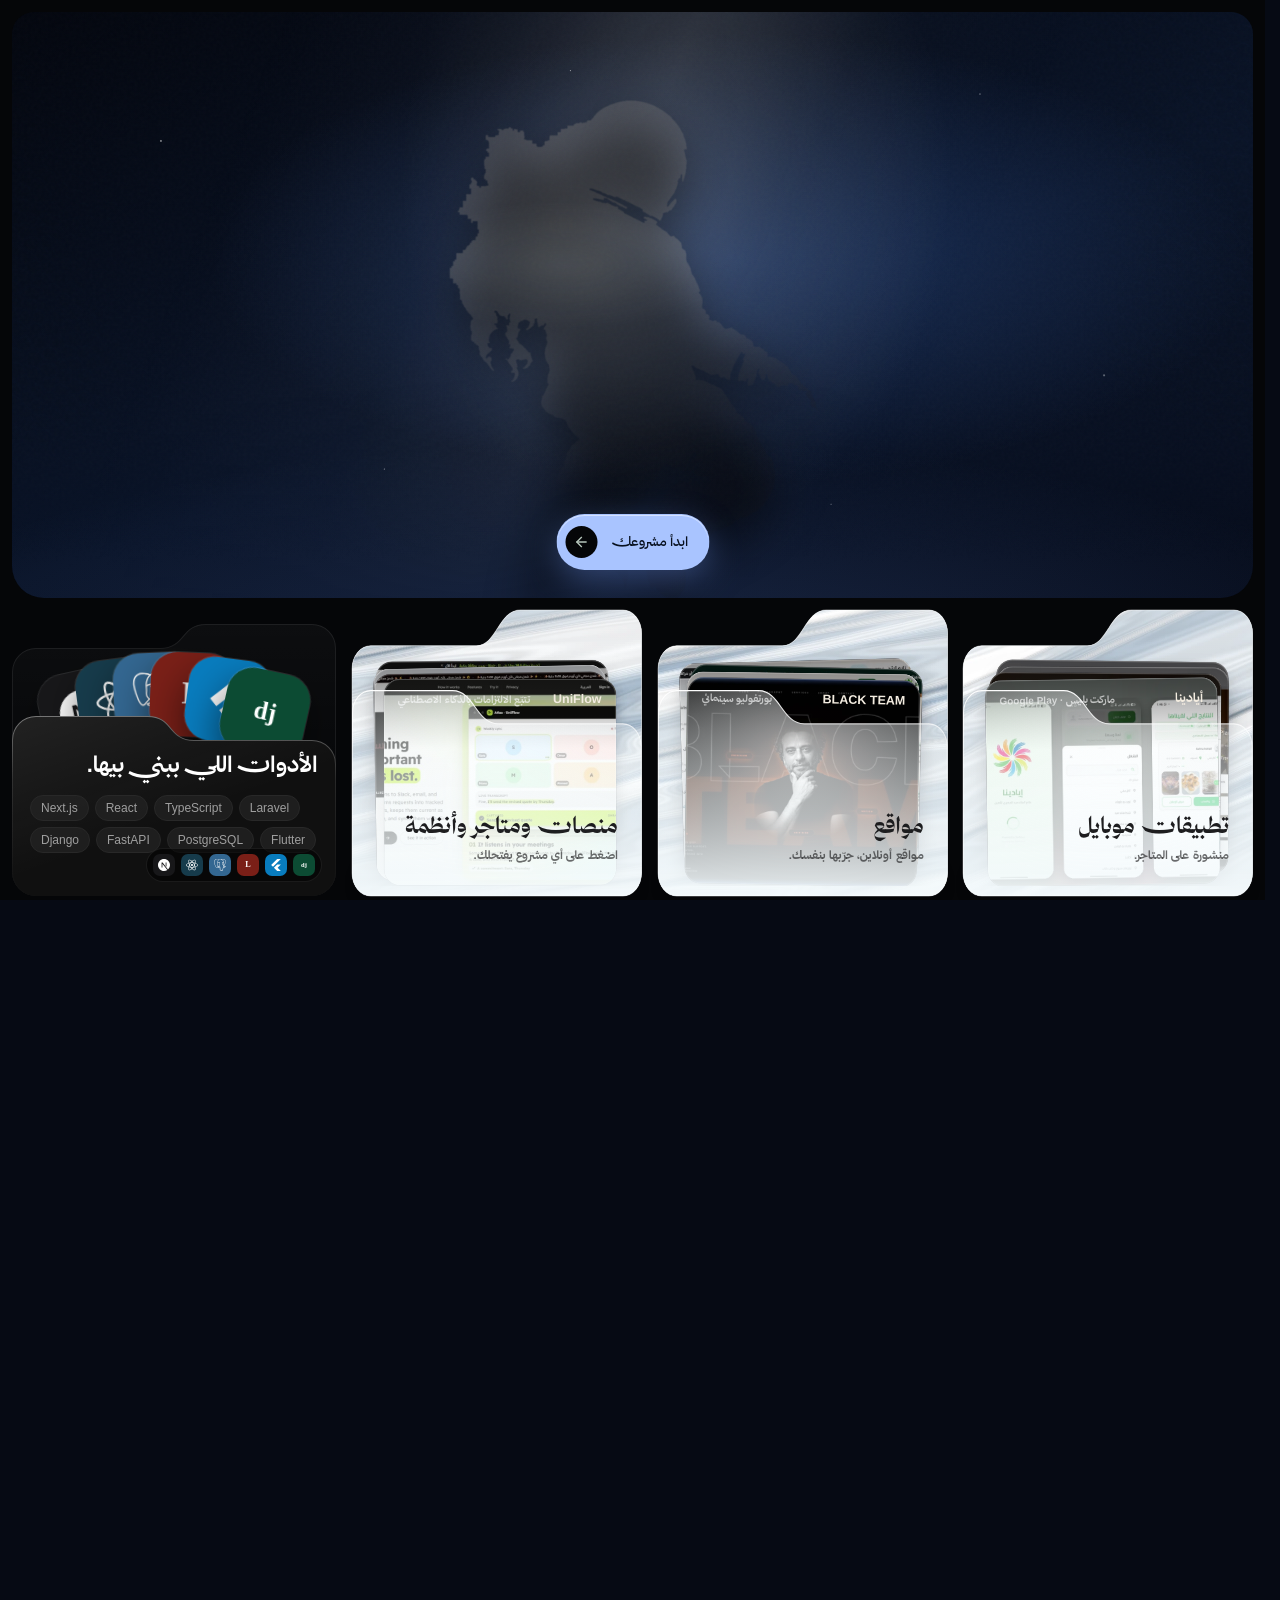
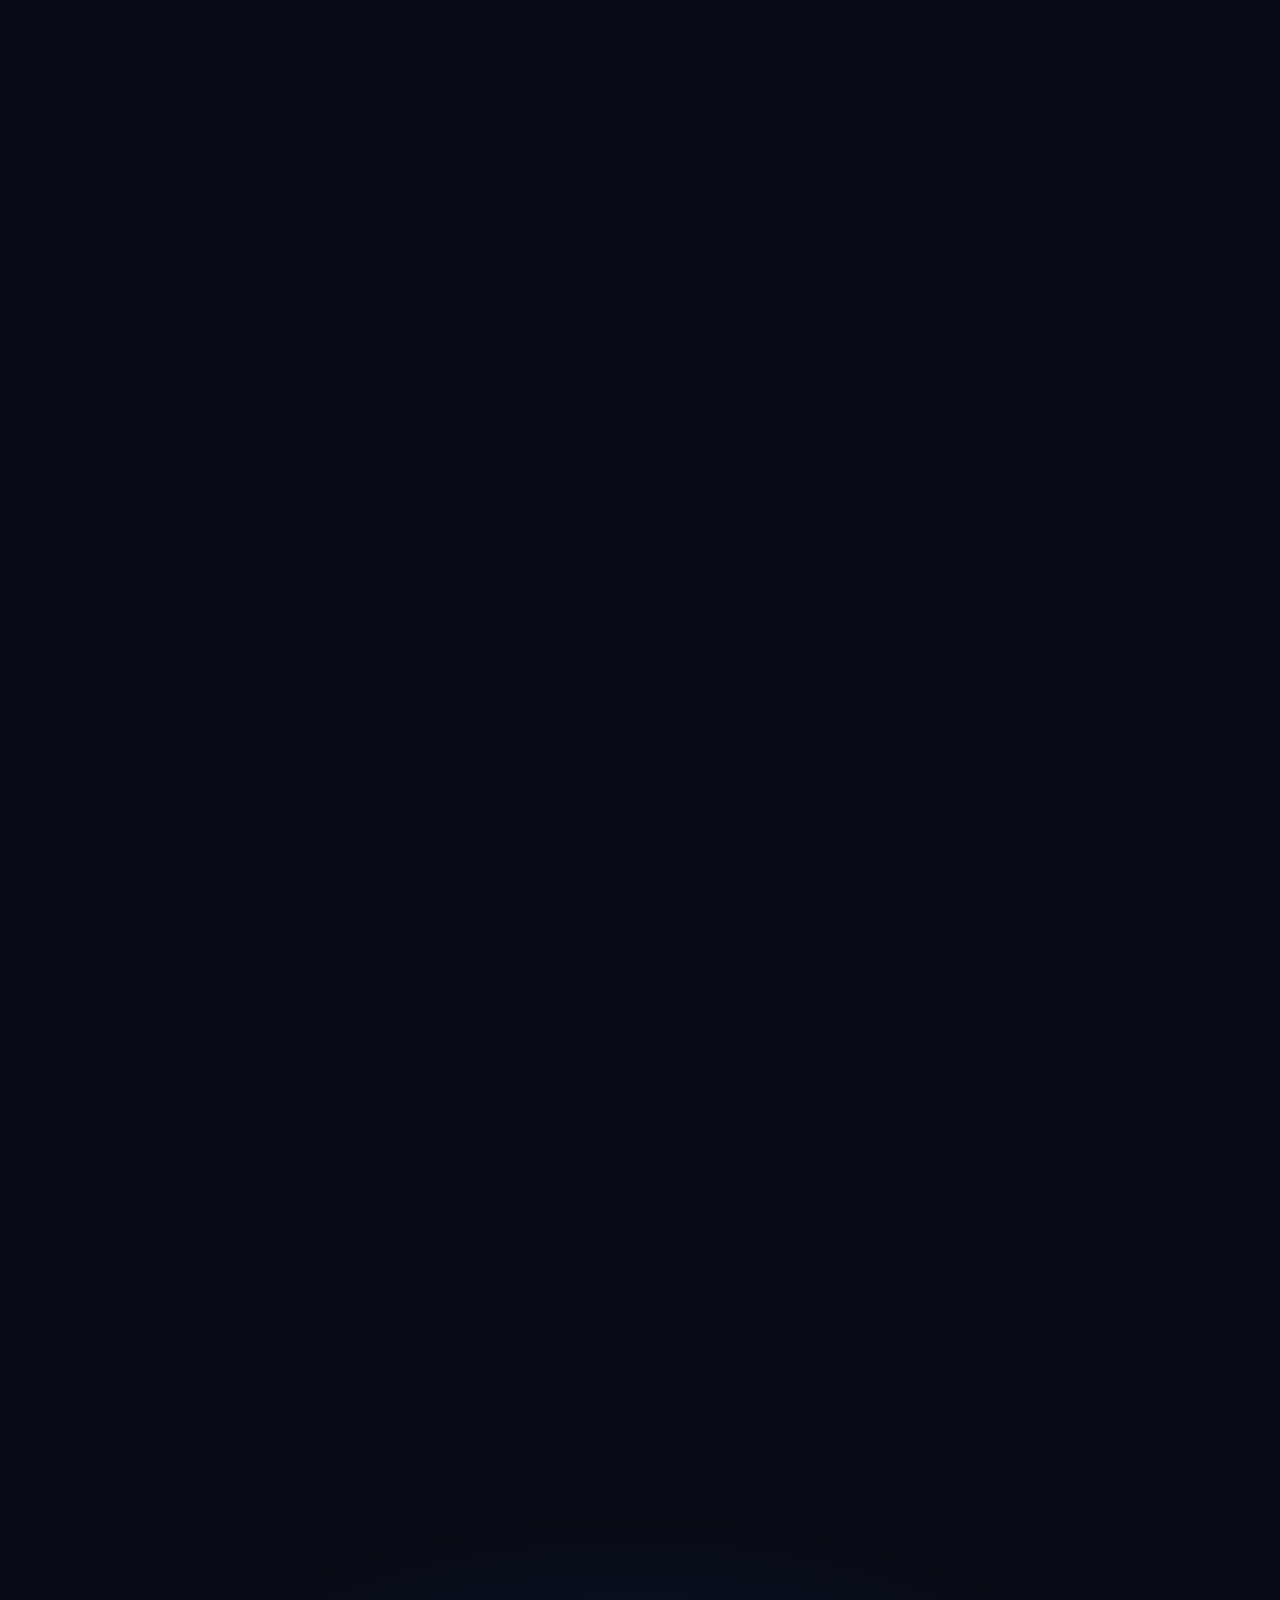
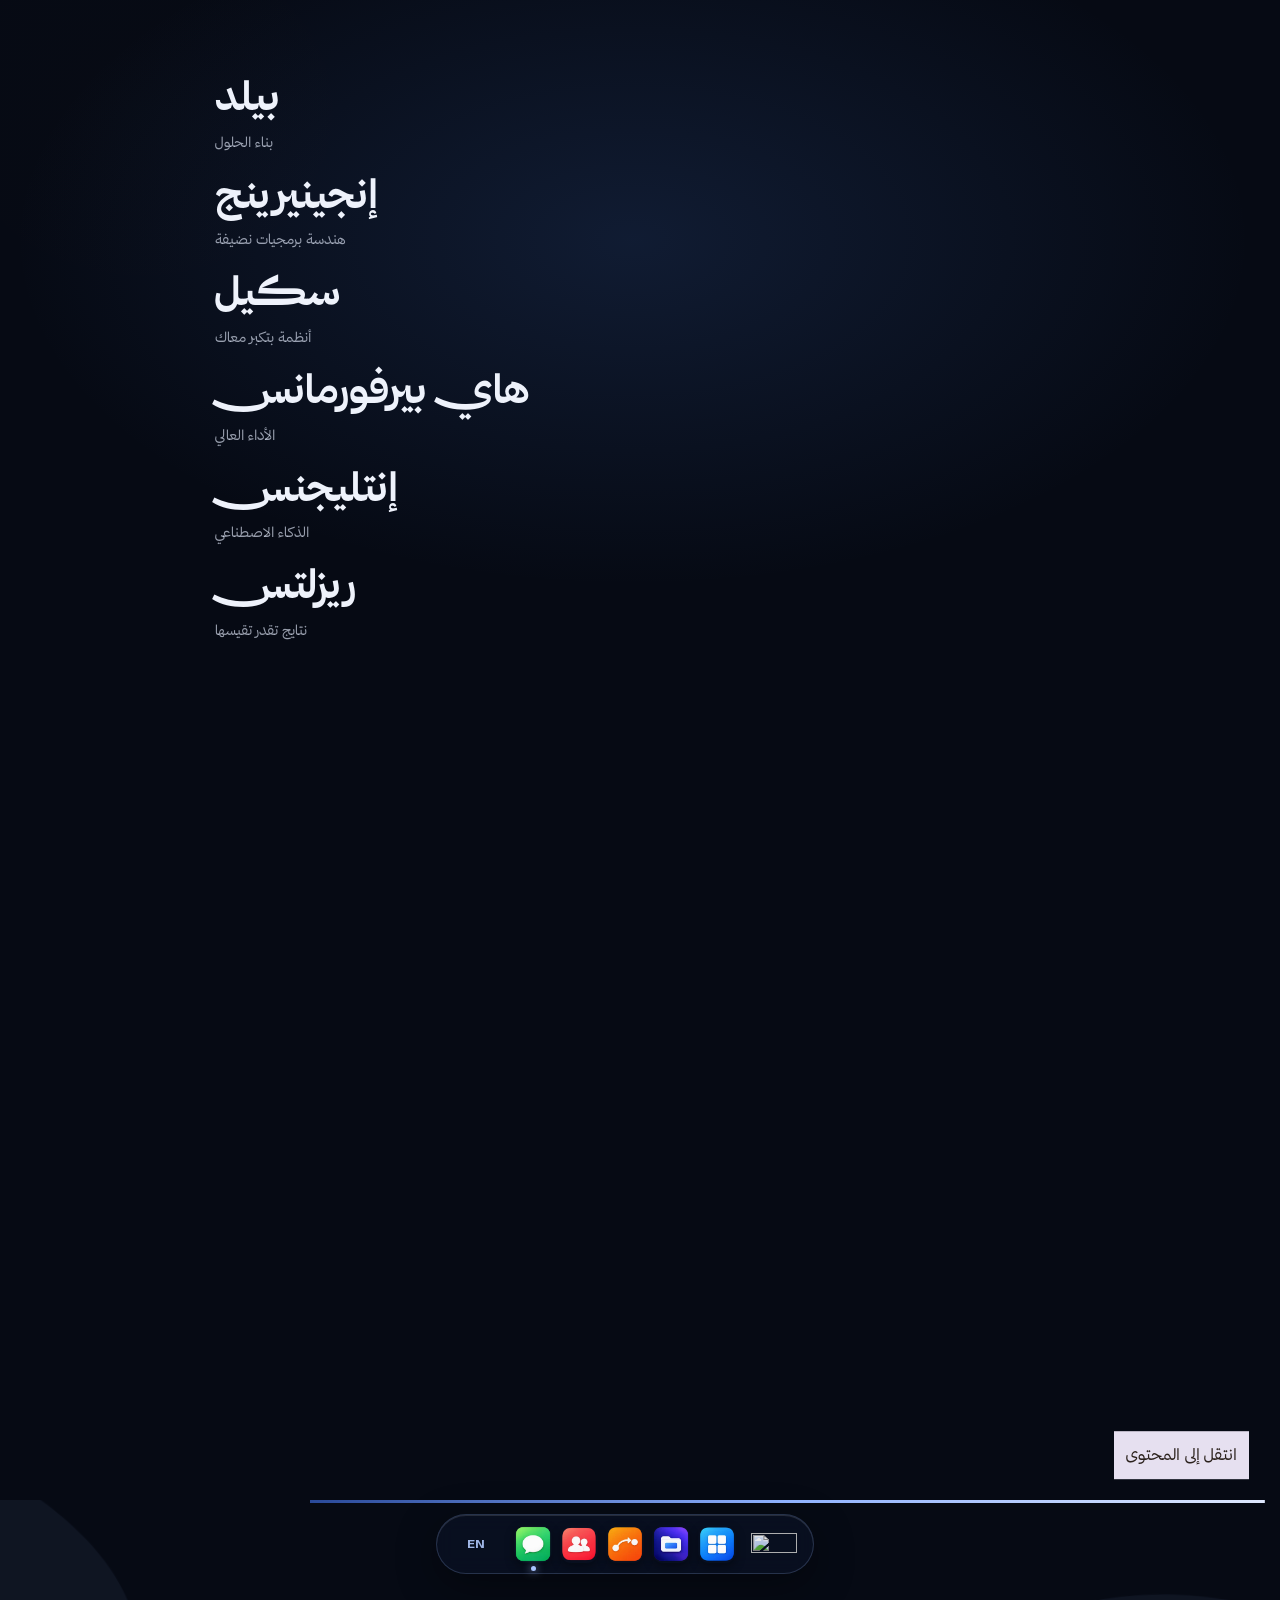
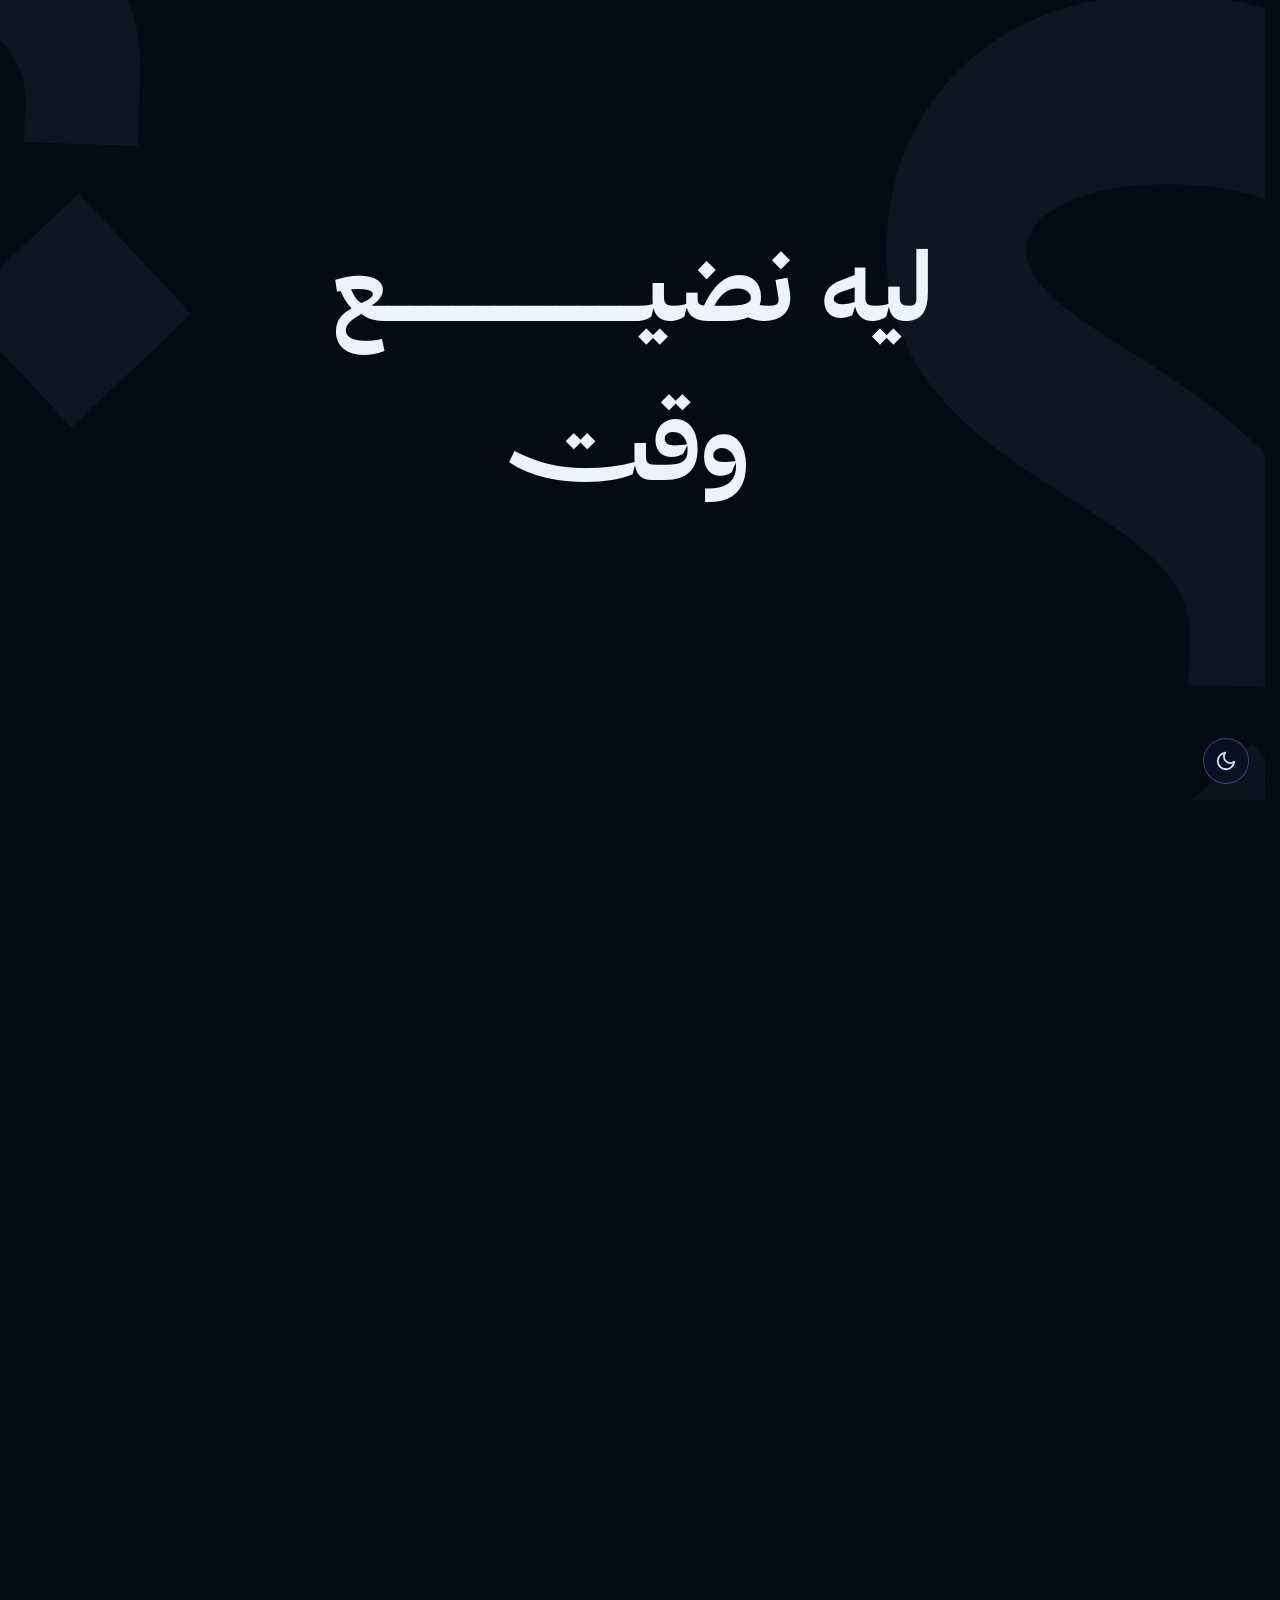
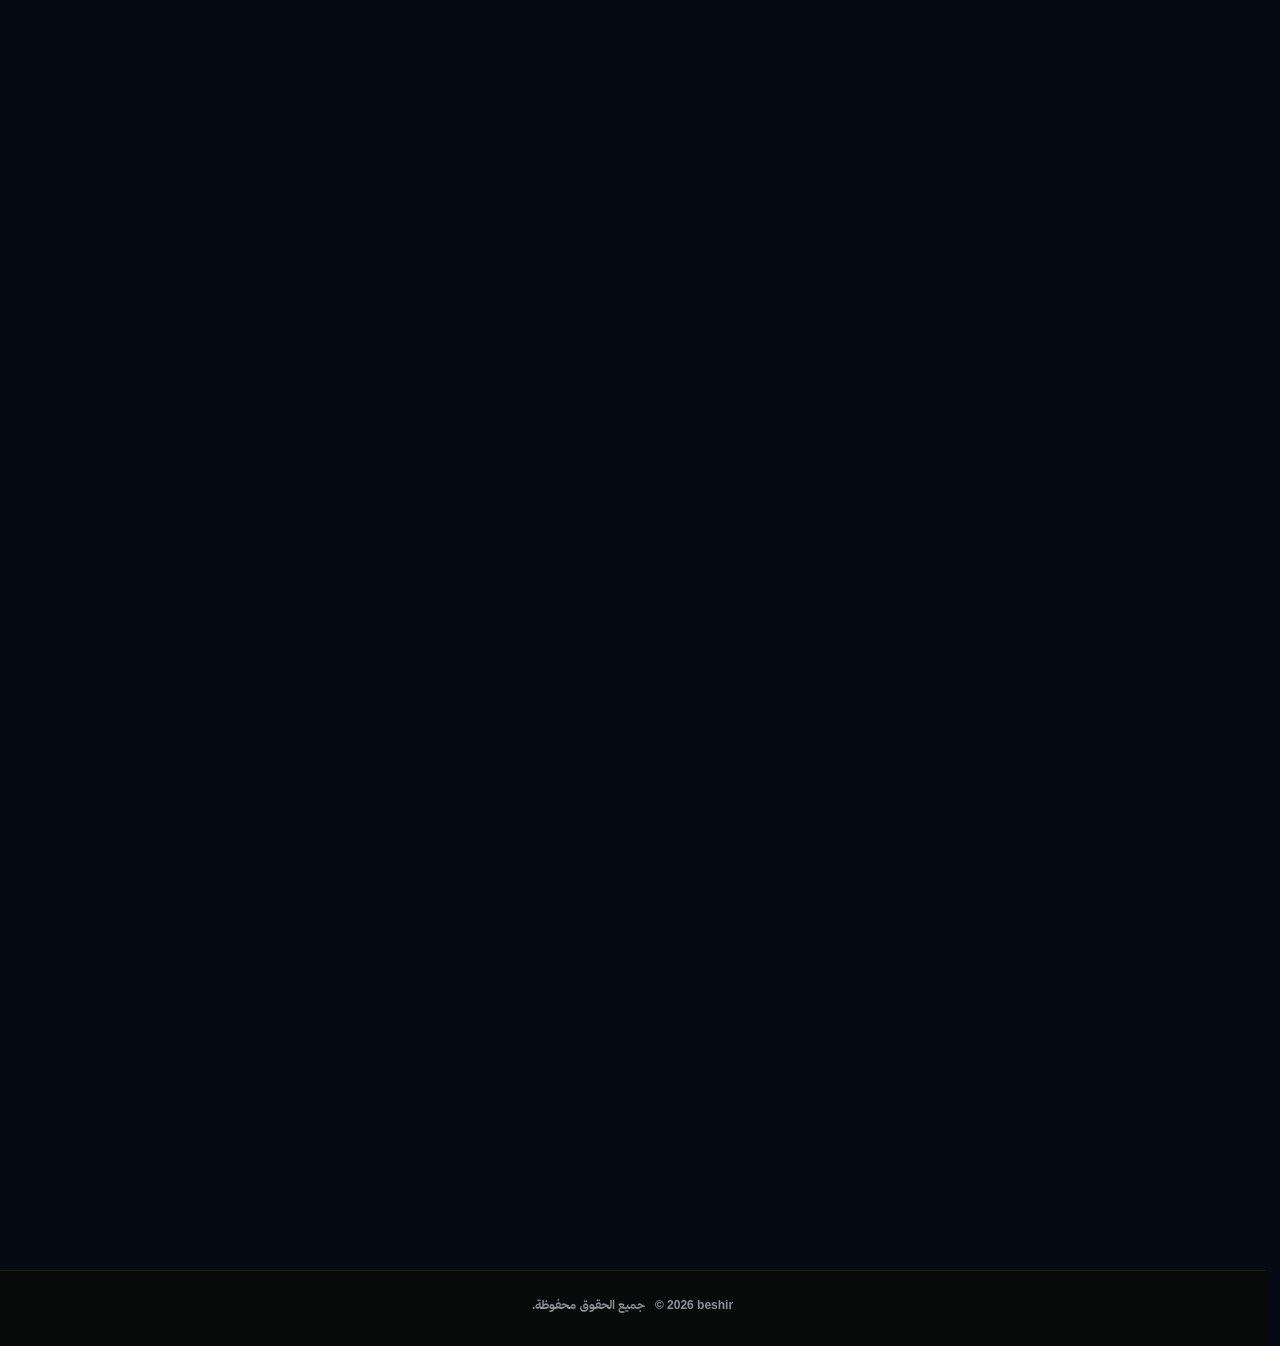
==== commit 233f264f: "SEO: 3+ years experience, bilingual meta, JSON-LD graph, robots and sitemap Co-Authored-By: Claude S" ====
--- a/index.html
+++ b/index.html
@@ -1,4 +1,4 @@
-<!DOCTYPE html><html lang="ar" dir="rtl"><head><script>try{var t=localStorage.getItem("bt_theme")||"dark";document.documentElement.setAttribute("data-bt-theme",t)}catch(e){document.documentElement.setAttribute("data-bt-theme","dark")}</script><meta charSet="utf-8"/><meta name="viewport" content="width=device-width, initial-scale=1"/><link rel="preload" href="/_next/static/immutable/media/42c0d1ff9eba2829_p.p.2dmi_tuk68pm4.woff2" as="font" crossorigin="" type="font/woff2"/><link rel="preload" href="/_next/static/immutable/media/thmanyahsans_Bold.p.0vi26u1p0-lts.woff2" as="font" crossorigin="" type="font/woff2"/><link rel="preload" href="/_next/static/immutable/media/thmanyahsans_Regular.p.0ip8ziwypg5ml.woff2" as="font" crossorigin="" type="font/woff2"/><link rel="preload" href="/_next/static/immutable/media/thmanyahserifdisplay_Bold-s.p.1z8tk29wt7u5k.woff2" as="font" crossorigin="" type="font/woff2"/><link rel="preload" as="image" imageSrcSet="/brand/beshir-white.png"/><link rel="preload" as="image" imageSrcSet="/brand/visor-portrait.webp" imageSizes="(max-width: 767px) 100vw, 54vw"/><link rel="stylesheet" href="/_next/static/immutable/chunks/3n-0oc0dphpsq.css" data-precedence="next"/><link rel="stylesheet" href="/_next/static/immutable/chunks/3j5yuuc7hpfak.css" data-precedence="next"/><link rel="preload" as="script" fetchPriority="low" href="/_next/static/immutable/chunks/3douyljdx_-l2.js"/><script src="/_next/static/immutable/chunks/0meshd4c712hl.js" async=""></script><script src="/_next/static/immutable/chunks/25ww-0owxi97m.js" async=""></script><script src="/_next/static/immutable/chunks/20xelqi0bxx4-.js" async=""></script><script src="/_next/static/immutable/chunks/turbopack-1byz1flvc-bu1.js" async=""></script><script src="/_next/static/immutable/chunks/00z4pmesk2f4f.js" async=""></script><script src="/_next/static/immutable/chunks/0ser05c71mg0_.js" async=""></script><script src="/_next/static/immutable/chunks/2fl-10sxxqne_.js" async=""></script><script src="/_next/static/immutable/chunks/3kck-fo_ocacz.js" async=""></script><script src="/_next/static/immutable/chunks/201ts4f0eubt2.js" async=""></script><title>محمد بشير — مهندس برمجيات Full Stack</title><meta name="description" content="مهندس برمجيات Full Stack بخبرة +2 سنة: Laravel وDjango وFastAPI وReact وNext.js وFlutter. منصات SaaS وAPIs وتطبيقات جوال وأنظمة بتكبر مع شغلك."/><meta name="robots" content="index, follow"/><meta property="og:title" content="محمد بشير — مهندس برمجيات Full Stack"/><meta property="og:description" content="مهندس برمجيات Full Stack بخبرة +2 سنة: Laravel وDjango وFastAPI وReact وNext.js وFlutter. منصات SaaS وAPIs وتطبيقات جوال وأنظمة بتكبر مع شغلك."/><meta property="og:site_name" content="beshir"/><meta property="og:locale" content="ar_EG"/><meta property="og:type" content="website"/><meta name="twitter:card" content="summary_large_image"/><meta name="twitter:title" content="محمد بشير — مهندس برمجيات Full Stack"/><meta name="twitter:description" content="مهندس برمجيات Full Stack بخبرة +2 سنة: Laravel وDjango وFastAPI وReact وNext.js وFlutter. منصات SaaS وAPIs وتطبيقات جوال وأنظمة بتكبر مع شغلك."/><link rel="icon" href="/icon.svg" type="image/svg+xml"/><link rel="icon" href="/icon.png" type="image/png" sizes="64x64"/><link rel="apple-touch-icon" href="/apple-touch-icon.png"/><meta name="theme-color" content="#0b0908"/><meta name="next-size-adjust" content=""/><script src="/_next/static/immutable/chunks/0c0hxoamwjsbw.js" noModule=""></script><link rel="canonical" href="https://muhamedbeshir.site/"/><link rel="alternate" hreflang="ar" href="https://muhamedbeshir.site/"/><link rel="alternate" hreflang="en" href="https://muhamedbeshir.site/en"/><link rel="alternate" hreflang="x-default" href="https://muhamedbeshir.site/"/><meta property="og:url" content="https://muhamedbeshir.site/"/><meta property="og:image" content="https://muhamedbeshir.site/brand/og-image.jpg"/><meta property="og:image:width" content="1200"/><meta property="og:image:height" content="630"/><meta name="twitter:image" content="https://muhamedbeshir.site/brand/og-image.jpg"/><script type="application/ld+json">{"@context":"https://schema.org","@type":"Person","name":"Mohamed Beshir","alternateName":["محمد بشير","Muhamed Beshir"],"jobTitle":"Full Stack Software Engineer","url":"https://muhamedbeshir.site/","email":"mailto:mbeshir011@gmail.com","telephone":"+201555556932","address":{"@type":"PostalAddress","addressLocality":"Cairo","addressCountry":"EG"},"sameAs":["https://linkedin.com/in/muhamed-b-antar","https://github.com/muhamedbeshir"]}</script><link rel="stylesheet" href="/beshir-theme.css"><script src="/beshir-theme.js" defer></script></head><body class="_26Ossq_variable Hz-EDq_variable P39Oya_variable w5WOra_variable Llaocq_variable"><div hidden=""><!--$--><!--/$--></div><script>(()=>{let t;try{t=localStorage.getItem('wahbrix-theme')}catch{}document.documentElement.dataset.theme=t==='dark'||t==='light'?t:matchMedia('(prefers-color-scheme: dark)').matches?'dark':'light'})()</script><div><a class="skip-link" href="#main">انتقل إلى المحتوى</a><header class="site-header editorial-header"><div class="header-inner shell"><a class="brand" aria-label="beshir — الرئيسية" href="/"><span class="brand-symbol"><img alt="" width="1774" height="887" decoding="async" data-nimg="1" style="color:transparent" srcSet="/brand/beshir-white.png 1x, /brand/beshir-white.png 2x" src="/brand/beshir-white.png"/></span><span>beshir</span></a><nav class="desktop-navigation" aria-label="القائمة الرئيسية"><a class="nav-link notch-app notch-app-services" href="#identity" aria-label="حلولنا"><span class="notch-app-tile"><img alt="" loading="eager" width="44" height="44" decoding="async" data-nimg="1" style="color:transparent" src="/brand/navigation/services-v2.webp"/></span><span class="notch-tooltip" aria-hidden="true">حلولنا</span></a><a class="nav-link notch-app notch-app-work" href="#tools" aria-label="أدواتنا"><span class="notch-app-tile"><img alt="" loading="eager" width="44" height="44" decoding="async" data-nimg="1" style="color:transparent" src="/brand/navigation/work-v2.webp"/></span><span class="notch-tooltip" aria-hidden="true">أدواتنا</span></a><a class="nav-link notch-app notch-app-process" href="#approach" aria-label="كيف نعمل"><span class="notch-app-tile"><img alt="" loading="eager" width="44" height="44" decoding="async" data-nimg="1" style="color:transparent" src="/brand/navigation/process-v2.webp"/></span><span class="notch-tooltip" aria-hidden="true">كيف نعمل</span></a><a class="nav-link notch-app notch-app-about" href="#main" aria-label="beshir"><span class="notch-app-tile"><img alt="" loading="eager" width="44" height="44" decoding="async" data-nimg="1" style="color:transparent" src="/brand/navigation/about-v2.webp"/></span><span class="notch-tooltip" aria-hidden="true">beshir</span></a><a class="nav-link notch-app notch-app-contact" href="#why-wait" aria-label="كلّمني"><span class="notch-app-tile"><img alt="" loading="eager" width="44" height="44" decoding="async" data-nimg="1" style="color:transparent" src="/brand/navigation/contact-v2.webp"/></span><span class="notch-tooltip" aria-hidden="true">كلّمني</span></a></nav><a class="notch-language" href="/en" hrefLang="en" lang="en" aria-label="Switch to English">EN</a></div></header><main id="main"><div class="opening-flow"><section class="forge-hero" aria-labelledby="hero-title"><div class="forge-stage"><div class="hero-pebble-texture" aria-hidden="true"></div><div class="hero-studio-light" aria-hidden="true"></div><div class="forge-horizon" aria-hidden="true"></div><h1 id="hero-title" class="forge-title forge-name-title" aria-label="محمد بشير"><span class="forge-title-top"><span class="forge-title-scroll"><span class="forge-title-word">محــــمد</span></span></span><span class="forge-title-bottom"><span class="forge-title-scroll"><span class="forge-title-word">بشــــير</span></span></span></h1><div class="forge-art forge-restored-art forge-portrait-art"><div class="forge-art-scroll"><div class="forge-art-inner"><div class="portrait-depth-surface"><span class="portrait-cast-shadow" aria-hidden="true"></span><img alt="" width="1245" height="1263" decoding="async" data-nimg="1" class="forge-image" style="color:transparent" sizes="(max-width: 767px) 100vw, 54vw" srcSet="/brand/visor-portrait.webp 384w, /brand/visor-portrait.webp 640w, /brand/visor-portrait.webp 750w, /brand/visor-portrait.webp 828w, /brand/visor-portrait.webp 1080w, /brand/visor-portrait.webp 1200w, /brand/visor-portrait.webp 1920w, /brand/visor-portrait.webp 2048w, /brand/visor-portrait.webp 3840w" src="/brand/visor-portrait.webp"/><span class="portrait-diffuse-light" aria-hidden="true"></span><span class="portrait-specular-light" aria-hidden="true"></span></div></div></div></div><a class="primary-action hero-bottom-cta" aria-label="ابدأ مشروعك" href="#why-wait"><span class="nav-label">ابدأ مشروعك</span><span class="project-action-icon" aria-hidden="true"><svg xmlns="http://www.w3.org/2000/svg" width="16" height="16" viewBox="0 0 24 24" fill="none" stroke="currentColor" stroke-width="2" stroke-linecap="round" stroke-linejoin="round" class="lucide lucide-arrow-left" aria-hidden="true"><path d="m12 19-7-7 7-7"></path><path d="M19 12H5"></path></svg></span></a></div></section><section id="tools" class="hero-folder-row" aria-label="من أعمالنا، وإلى فكرتك"><div class="hero-technology-slot"><div role="button" tabindex="0" aria-expanded="false" aria-label="الأدوات اللي ببني بيها.: Next.js, React, TypeScript, Laravel, Django, FastAPI, PostgreSQL, Flutter" class="relative isolate h-[286px] w-full max-w-[420px] cursor-pointer select-none outline-none [-webkit-tap-highlight-color:transparent] focus-visible:rounded-3xl focus-visible:outline focus-visible:outline-1 focus-visible:outline-offset-4 hero-technology-folder" style="color:#ffffff;font-family:&#x27;Geist&#x27;, ui-sans-serif, system-ui, -apple-system, &#x27;Segoe UI&#x27;, Roboto, sans-serif;letter-spacing:-0.05em;outline-color:rgba(255,255,255,.4);opacity:0;transform:translateY(34px) scale(.92);transition:transform .9s cubic-bezier(.2,.8,.2,1), opacity .6s ease"><div class="pointer-events-none absolute left-[8%] right-[8%] top-10 -z-10 h-[200px] rounded-full opacity-80 blur-[18px]" style="background:radial-gradient(closest-side, rgba(255,255,255,.10), transparent)"></div><div data-icon-folder-back="true" class="absolute inset-x-0 bottom-0 top-[14px]" style="background:linear-gradient(180deg,rgba(255,255,255,.035),rgba(255,255,255,.008) 60%)"><svg class="pointer-events-none absolute inset-0 h-full w-full overflow-visible" aria-hidden="true"><path d="" fill="none" stroke="rgba(255,255,255,.07)" stroke-width="2"></path></svg></div><div class="pointer-events-none absolute inset-0" aria-hidden="true"><div data-icon-folder-tile="true" class="absolute left-1/2 top-[42px] -ml-[50.5px] h-[101px] w-[101px] rounded-[26px] [backface-visibility:hidden]" style="width:101px;height:101px;margin-left:-50.5px;opacity:0;transform:translate3d(-75.75px, 80px, 0);transition:transform 0.9s cubic-bezier(.2,.8,.2,1), opacity .5s;transition-delay:0.35s"><div class="pointer-events-auto relative h-full w-full rounded-[inherit]" style="transform:none;filter:none;transition:transform .45s cubic-bezier(.2,.8,.2,1), filter .3s ease"><div class="grid h-full w-full place-items-center overflow-hidden rounded-[inherit]" style="background:#171719;box-shadow:0 18px 40px rgba(0,0,0,.55), 0 0 0 1px rgba(255,255,255,.14)"><img alt="" loading="lazy" width="44" height="44" decoding="async" data-nimg="1" class="technology-folder-logo" style="color:transparent" src="/brand/technologies/nextdotjs.svg"/></div><span class="pointer-events-none absolute bottom-full left-1/2 mb-2.5 whitespace-nowrap rounded-full border px-2.5 py-1 text-xs font-medium leading-4 backdrop-blur-[8px]" style="background:rgba(0,0,0,.55);border-color:rgba(255,255,255,.08);color:#ffffff;opacity:0;transform:translateX(-50%) translateY(6px);transition:opacity .25s ease, transform .35s cubic-bezier(.2,.8,.2,1)">Next.js</span></div></div><div data-icon-folder-tile="true" class="absolute left-1/2 top-[42px] -ml-[50.5px] h-[101px] w-[101px] rounded-[26px] [backface-visibility:hidden]" style="width:101px;height:101px;margin-left:-50.5px;opacity:0;transform:translate3d(-45.449999999999996px, 80px, 0);transition:transform 0.9s cubic-bezier(.2,.8,.2,1), opacity .5s;transition-delay:0.43s"><div class="pointer-events-auto relative h-full w-full rounded-[inherit]" style="transform:none;filter:none;transition:transform .45s cubic-bezier(.2,.8,.2,1), filter .3s ease"><div class="grid h-full w-full place-items-center overflow-hidden rounded-[inherit]" style="background:#163b4b;box-shadow:0 18px 40px rgba(0,0,0,.55), 0 0 0 1px rgba(255,255,255,.14)"><img alt="" loading="lazy" width="44" height="44" decoding="async" data-nimg="1" class="technology-folder-logo" style="color:transparent" src="/brand/technologies/react.svg"/></div><span class="pointer-events-none absolute bottom-full left-1/2 mb-2.5 whitespace-nowrap rounded-full border px-2.5 py-1 text-xs font-medium leading-4 backdrop-blur-[8px]" style="background:rgba(0,0,0,.55);border-color:rgba(255,255,255,.08);color:#ffffff;opacity:0;transform:translateX(-50%) translateY(6px);transition:opacity .25s ease, transform .35s cubic-bezier(.2,.8,.2,1)">React</span></div></div><div data-icon-folder-tile="true" class="absolute left-1/2 top-[42px] -ml-[50.5px] h-[101px] w-[101px] rounded-[26px] [backface-visibility:hidden]" style="width:101px;height:101px;margin-left:-50.5px;opacity:0;transform:translate3d(-15.149999999999999px, 80px, 0);transition:transform 0.9s cubic-bezier(.2,.8,.2,1), opacity .5s;transition-delay:0.51s"><div class="pointer-events-auto relative h-full w-full rounded-[inherit]" style="transform:none;filter:none;transition:transform .45s cubic-bezier(.2,.8,.2,1), filter .3s ease"><div class="grid h-full w-full place-items-center overflow-hidden rounded-[inherit]" style="background:#336791;box-shadow:0 18px 40px rgba(0,0,0,.55), 0 0 0 1px rgba(255,255,255,.14)"><img alt="" loading="lazy" width="44" height="44" decoding="async" data-nimg="1" class="technology-folder-logo" style="color:transparent" src="/brand/technologies/postgresql.svg"/></div><span class="pointer-events-none absolute bottom-full left-1/2 mb-2.5 whitespace-nowrap rounded-full border px-2.5 py-1 text-xs font-medium leading-4 backdrop-blur-[8px]" style="background:rgba(0,0,0,.55);border-color:rgba(255,255,255,.08);color:#ffffff;opacity:0;transform:translateX(-50%) translateY(6px);transition:opacity .25s ease, transform .35s cubic-bezier(.2,.8,.2,1)">PostgreSQL</span></div></div><div data-icon-folder-tile="true" class="absolute left-1/2 top-[42px] -ml-[50.5px] h-[101px] w-[101px] rounded-[26px] [backface-visibility:hidden]" style="width:101px;height:101px;margin-left:-50.5px;opacity:0;transform:translate3d(15.149999999999999px, 80px, 0);transition:transform 0.9s cubic-bezier(.2,.8,.2,1), opacity .5s;transition-delay:0.59s"><div class="pointer-events-auto relative h-full w-full rounded-[inherit]" style="transform:none;filter:none;transition:transform .45s cubic-bezier(.2,.8,.2,1), filter .3s ease"><div class="grid h-full w-full place-items-center overflow-hidden rounded-[inherit]" style="background:#7a1f17;box-shadow:0 18px 40px rgba(0,0,0,.55), 0 0 0 1px rgba(255,255,255,.14)"><img alt="" loading="lazy" width="44" height="44" decoding="async" data-nimg="1" class="technology-folder-logo" style="color:transparent" src="/brand/technologies/laravel.svg"/></div><span class="pointer-events-none absolute bottom-full left-1/2 mb-2.5 whitespace-nowrap rounded-full border px-2.5 py-1 text-xs font-medium leading-4 backdrop-blur-[8px]" style="background:rgba(0,0,0,.55);border-color:rgba(255,255,255,.08);color:#ffffff;opacity:0;transform:translateX(-50%) translateY(6px);transition:opacity .25s ease, transform .35s cubic-bezier(.2,.8,.2,1)">Laravel</span></div></div><div data-icon-folder-tile="true" class="absolute left-1/2 top-[42px] -ml-[50.5px] h-[101px] w-[101px] rounded-[26px] [backface-visibility:hidden]" style="width:101px;height:101px;margin-left:-50.5px;opacity:0;transform:translate3d(45.449999999999996px, 80px, 0);transition:transform 0.9s cubic-bezier(.2,.8,.2,1), opacity .5s;transition-delay:0.6699999999999999s"><div class="pointer-events-auto relative h-full w-full rounded-[inherit]" style="transform:none;filter:none;transition:transform .45s cubic-bezier(.2,.8,.2,1), filter .3s ease"><div class="grid h-full w-full place-items-center overflow-hidden rounded-[inherit]" style="background:#087cbe;box-shadow:0 18px 40px rgba(0,0,0,.55), 0 0 0 1px rgba(255,255,255,.14)"><img alt="" loading="lazy" width="44" height="44" decoding="async" data-nimg="1" class="technology-folder-logo" style="color:transparent" src="/brand/technologies/flutter.svg"/></div><span class="pointer-events-none absolute bottom-full left-1/2 mb-2.5 whitespace-nowrap rounded-full border px-2.5 py-1 text-xs font-medium leading-4 backdrop-blur-[8px]" style="background:rgba(0,0,0,.55);border-color:rgba(255,255,255,.08);color:#ffffff;opacity:0;transform:translateX(-50%) translateY(6px);transition:opacity .25s ease, transform .35s cubic-bezier(.2,.8,.2,1)">Flutter</span></div></div><div data-icon-folder-tile="true" class="absolute left-1/2 top-[42px] -ml-[50.5px] h-[101px] w-[101px] rounded-[26px] [backface-visibility:hidden]" style="width:101px;height:101px;margin-left:-50.5px;opacity:0;transform:translate3d(75.75px, 80px, 0);transition:transform 0.9s cubic-bezier(.2,.8,.2,1), opacity .5s;transition-delay:0.75s"><div class="pointer-events-auto relative h-full w-full rounded-[inherit]" style="transform:none;filter:none;transition:transform .45s cubic-bezier(.2,.8,.2,1), filter .3s ease"><div class="grid h-full w-full place-items-center overflow-hidden rounded-[inherit]" style="background:#0c4b33;box-shadow:0 18px 40px rgba(0,0,0,.55), 0 0 0 1px rgba(255,255,255,.14)"><img alt="" loading="lazy" width="44" height="44" decoding="async" data-nimg="1" class="technology-folder-logo" style="color:transparent" src="/brand/technologies/django.svg"/></div><span class="pointer-events-none absolute bottom-full left-1/2 mb-2.5 whitespace-nowrap rounded-full border px-2.5 py-1 text-xs font-medium leading-4 backdrop-blur-[8px]" style="background:rgba(0,0,0,.55);border-color:rgba(255,255,255,.08);color:#ffffff;opacity:0;transform:translateX(-50%) translateY(6px);transition:opacity .25s ease, transform .35s cubic-bezier(.2,.8,.2,1)">Django</span></div></div></div><div data-icon-folder-front="true" class="absolute inset-x-0 bottom-0 h-[180px] overflow-hidden" style="background:linear-gradient(160deg,rgba(255,255,255,.09),rgba(255,255,255,.015) 55%),#0c0c0c;transform:none;transition:transform .6s cubic-bezier(.2,.8,.2,1)"><svg class="pointer-events-none absolute inset-0 h-full w-full overflow-visible" aria-hidden="true"><defs><linearGradient id="edge-_R_1j2nmivb_" x1="0" y1="0" x2="0" y2="1"><stop offset="0" stop-color="rgba(255,255,255,.38)"></stop><stop offset=".35" stop-color="rgba(255,255,255,.1)"></stop><stop offset="1" stop-color="rgba(255,255,255,0)"></stop></linearGradient></defs><path d="" fill="none" stroke="url(#edge-_R_1j2nmivb_)" stroke-width="2"></path></svg><h3 class="m-0 px-[18px] pt-[34px] text-xl font-medium leading-[26px]">الأدوات اللي ببني بيها.</h3><div data-icon-folder-tags="true" class="mx-[18px] mt-3.5 flex flex-wrap gap-1.5"><span data-icon-folder-tag="true" dir="ltr" class="inline-flex min-h-6 items-center whitespace-nowrap rounded-full border px-2.5 py-0.5 text-xs leading-5" style="background:rgba(36,36,36,.7);border-color:#282828;color:#9f9f9f;transition:border-color .25s ease, color .25s ease">Next.js</span><span data-icon-folder-tag="true" dir="ltr" class="inline-flex min-h-6 items-center whitespace-nowrap rounded-full border px-2.5 py-0.5 text-xs leading-5" style="background:rgba(36,36,36,.7);border-color:#282828;color:#9f9f9f;transition:border-color .25s ease, color .25s ease">React</span><span data-icon-folder-tag="true" dir="ltr" class="inline-flex min-h-6 items-center whitespace-nowrap rounded-full border px-2.5 py-0.5 text-xs leading-5" style="background:rgba(36,36,36,.7);border-color:#282828;color:#9f9f9f;transition:border-color .25s ease, color .25s ease">TypeScript</span><span data-icon-folder-tag="true" dir="ltr" class="inline-flex min-h-6 items-center whitespace-nowrap rounded-full border px-2.5 py-0.5 text-xs leading-5" style="background:rgba(36,36,36,.7);border-color:#282828;color:#9f9f9f;transition:border-color .25s ease, color .25s ease">Laravel</span><span data-icon-folder-tag="true" dir="ltr" class="inline-flex min-h-6 items-center whitespace-nowrap rounded-full border px-2.5 py-0.5 text-xs leading-5" style="background:rgba(36,36,36,.7);border-color:#282828;color:#9f9f9f;transition:border-color .25s ease, color .25s ease">Django</span><span data-icon-folder-tag="true" dir="ltr" class="inline-flex min-h-6 items-center whitespace-nowrap rounded-full border px-2.5 py-0.5 text-xs leading-5" style="background:rgba(36,36,36,.7);border-color:#282828;color:#9f9f9f;transition:border-color .25s ease, color .25s ease">FastAPI</span><span data-icon-folder-tag="true" dir="ltr" class="inline-flex min-h-6 items-center whitespace-nowrap rounded-full border px-2.5 py-0.5 text-xs leading-5" style="background:rgba(36,36,36,.7);border-color:#282828;color:#9f9f9f;transition:border-color .25s ease, color .25s ease">PostgreSQL</span><span data-icon-folder-tag="true" dir="ltr" class="inline-flex min-h-6 items-center whitespace-nowrap rounded-full border px-2.5 py-0.5 text-xs leading-5" style="background:rgba(36,36,36,.7);border-color:#282828;color:#9f9f9f;transition:border-color .25s ease, color .25s ease">Flutter</span></div><span class="absolute bottom-3.5 right-3.5 flex h-[34px] items-center gap-1.5 rounded-full border px-1.5" style="background:rgba(0,0,0,.55);border-color:rgba(255,255,255,.08)" aria-hidden="true"><span class="block h-[22px] w-[22px] overflow-hidden rounded-[7px]"><span class="grid h-full w-full place-items-center [&amp;_svg]:h-[60%] [&amp;_svg]:w-[60%]" style="background:#171719"><img alt="" loading="lazy" width="44" height="44" decoding="async" data-nimg="1" class="technology-folder-logo" style="color:transparent" src="/brand/technologies/nextdotjs.svg"/></span></span><span class="block h-[22px] w-[22px] overflow-hidden rounded-[7px]"><span class="grid h-full w-full place-items-center [&amp;_svg]:h-[60%] [&amp;_svg]:w-[60%]" style="background:#163b4b"><img alt="" loading="lazy" width="44" height="44" decoding="async" data-nimg="1" class="technology-folder-logo" style="color:transparent" src="/brand/technologies/react.svg"/></span></span><span class="block h-[22px] w-[22px] overflow-hidden rounded-[7px]"><span class="grid h-full w-full place-items-center [&amp;_svg]:h-[60%] [&amp;_svg]:w-[60%]" style="background:#336791"><img alt="" loading="lazy" width="44" height="44" decoding="async" data-nimg="1" class="technology-folder-logo" style="color:transparent" src="/brand/technologies/postgresql.svg"/></span></span><span class="block h-[22px] w-[22px] overflow-hidden rounded-[7px]"><span class="grid h-full w-full place-items-center [&amp;_svg]:h-[60%] [&amp;_svg]:w-[60%]" style="background:#7a1f17"><img alt="" loading="lazy" width="44" height="44" decoding="async" data-nimg="1" class="technology-folder-logo" style="color:transparent" src="/brand/technologies/laravel.svg"/></span></span><span class="block h-[22px] w-[22px] overflow-hidden rounded-[7px]"><span class="grid h-full w-full place-items-center [&amp;_svg]:h-[60%] [&amp;_svg]:w-[60%]" style="background:#087cbe"><img alt="" loading="lazy" width="44" height="44" decoding="async" data-nimg="1" class="technology-folder-logo" style="color:transparent" src="/brand/technologies/flutter.svg"/></span></span><span class="block h-[22px] w-[22px] overflow-hidden rounded-[7px]"><span class="grid h-full w-full place-items-center [&amp;_svg]:h-[60%] [&amp;_svg]:w-[60%]" style="background:#0c4b33"><img alt="" loading="lazy" width="44" height="44" decoding="async" data-nimg="1" class="technology-folder-logo" style="color:transparent" src="/brand/technologies/django.svg"/></span></span></span></div></div></div><div class="hero-folder-slot"><div class="gf-root hero-glass-folder" data-tone="light" data-entered="true" data-place="bottom-left" style="width:340px;height:326px"><style>
+<!DOCTYPE html><html lang="ar" dir="rtl"><head><script>try{var t=localStorage.getItem("bt_theme")||"dark";document.documentElement.setAttribute("data-bt-theme",t)}catch(e){document.documentElement.setAttribute("data-bt-theme","dark")}</script><meta charSet="utf-8"/><meta name="viewport" content="width=device-width, initial-scale=1"/><link rel="preload" href="/_next/static/immutable/media/42c0d1ff9eba2829_p.p.2dmi_tuk68pm4.woff2" as="font" crossorigin="" type="font/woff2"/><link rel="preload" href="/_next/static/immutable/media/thmanyahsans_Bold.p.0vi26u1p0-lts.woff2" as="font" crossorigin="" type="font/woff2"/><link rel="preload" href="/_next/static/immutable/media/thmanyahsans_Regular.p.0ip8ziwypg5ml.woff2" as="font" crossorigin="" type="font/woff2"/><link rel="preload" href="/_next/static/immutable/media/thmanyahserifdisplay_Bold-s.p.1z8tk29wt7u5k.woff2" as="font" crossorigin="" type="font/woff2"/><link rel="preload" as="image" imageSrcSet="/brand/beshir-white.png"/><link rel="preload" as="image" imageSrcSet="/brand/visor-portrait.webp" imageSizes="(max-width: 767px) 100vw, 54vw"/><link rel="stylesheet" href="/_next/static/immutable/chunks/3n-0oc0dphpsq.css" data-precedence="next"/><link rel="stylesheet" href="/_next/static/immutable/chunks/3j5yuuc7hpfak.css" data-precedence="next"/><link rel="preload" as="script" fetchPriority="low" href="/_next/static/immutable/chunks/3douyljdx_-l2.js"/><script src="/_next/static/immutable/chunks/0meshd4c712hl.js" async=""></script><script src="/_next/static/immutable/chunks/25ww-0owxi97m.js" async=""></script><script src="/_next/static/immutable/chunks/20xelqi0bxx4-.js" async=""></script><script src="/_next/static/immutable/chunks/turbopack-1byz1flvc-bu1.js" async=""></script><script src="/_next/static/immutable/chunks/00z4pmesk2f4f.js" async=""></script><script src="/_next/static/immutable/chunks/0ser05c71mg0_.js" async=""></script><script src="/_next/static/immutable/chunks/2fl-10sxxqne_.js" async=""></script><script src="/_next/static/immutable/chunks/3kck-fo_ocacz.js" async=""></script><script src="/_next/static/immutable/chunks/201ts4f0eubt2.js" async=""></script><title>محمد بشير | Full Stack Developer — تطوير SaaS وتطبيقات جوال</title><meta name="description" content="محمد بشير — Full Stack Developer من القاهرة بخبرة +3 سنوات. أبني منصات SaaS وأنظمة ERP وAPIs وتطبيقات جوال بـ Laravel وDjango وReact وNext.js وFlutter."/><meta property="og:title" content="محمد بشير | Full Stack Developer — تطوير SaaS وتطبيقات جوال"/><meta property="og:description" content="محمد بشير — Full Stack Developer من القاهرة بخبرة +3 سنوات. أبني منصات SaaS وأنظمة ERP وAPIs وتطبيقات جوال بـ Laravel وDjango وReact وNext.js وFlutter."/><meta property="og:site_name" content="beshir"/><meta property="og:locale" content="ar_EG"/><meta property="og:type" content="website"/><meta name="twitter:card" content="summary_large_image"/><meta name="twitter:title" content="محمد بشير | Full Stack Developer — تطوير SaaS وتطبيقات جوال"/><meta name="twitter:description" content="محمد بشير — Full Stack Developer من القاهرة بخبرة +3 سنوات. أبني منصات SaaS وأنظمة ERP وAPIs وتطبيقات جوال بـ Laravel وDjango وReact وNext.js وFlutter."/><link rel="icon" href="/icon.svg" type="image/svg+xml"/><link rel="icon" href="/icon.png" type="image/png" sizes="64x64"/><link rel="apple-touch-icon" href="/apple-touch-icon.png"/><meta name="theme-color" content="#060a14"/><meta name="next-size-adjust" content=""/><script src="/_next/static/immutable/chunks/0c0hxoamwjsbw.js" noModule=""></script><link rel="canonical" href="https://muhamedbeshir.site/"/><link rel="alternate" hreflang="ar" href="https://muhamedbeshir.site/"/><link rel="alternate" hreflang="en" href="https://muhamedbeshir.site/en"/><link rel="alternate" hreflang="x-default" href="https://muhamedbeshir.site/"/><meta property="og:url" content="https://muhamedbeshir.site/"/><meta property="og:image" content="https://muhamedbeshir.site/brand/og-image.jpg"/><meta property="og:image:width" content="1200"/><meta property="og:image:height" content="630"/><meta name="twitter:image" content="https://muhamedbeshir.site/brand/og-image.jpg"/><script type="application/ld+json">{"@context":"https://schema.org","@graph":[{"@type":"Person","@id":"https://muhamedbeshir.site/#person","name":"Mohamed Beshir","alternateName":["محمد بشير","Muhamed Beshir"],"jobTitle":"Full Stack Developer","description":"محمد بشير — Full Stack Developer من القاهرة بخبرة +3 سنوات. أبني منصات SaaS وأنظمة ERP وAPIs وتطبيقات جوال بـ Laravel وDjango وReact وNext.js وFlutter.","url":"https://muhamedbeshir.site/","image":"https://muhamedbeshir.site/brand/og-image.jpg","email":"mailto:mbeshir011@gmail.com","telephone":"+201555556932","nationality":{"@type":"Country","name":"Egypt"},"address":{"@type":"PostalAddress","addressLocality":"Cairo","addressCountry":"EG"},"knowsAbout":["Laravel","Django","FastAPI","React","Next.js","Flutter","PostgreSQL","REST APIs","SaaS","ERP systems","Full Stack Development"],"knowsLanguage":["ar","en"],"sameAs":["https://linkedin.com/in/muhamed-b-antar","https://github.com/muhamedbeshir","https://beshir.is-a.dev"]},{"@type":"WebSite","@id":"https://muhamedbeshir.site/#website","url":"https://muhamedbeshir.site/","name":"Mohamed Beshir | محمد بشير","inLanguage":["ar","en"],"publisher":{"@id":"https://muhamedbeshir.site/#person"}},{"@type":"ProfilePage","@id":"https://muhamedbeshir.site/#page","url":"https://muhamedbeshir.site/","name":"محمد بشير | Full Stack Developer — تطوير SaaS وتطبيقات جوال","description":"محمد بشير — Full Stack Developer من القاهرة بخبرة +3 سنوات. أبني منصات SaaS وأنظمة ERP وAPIs وتطبيقات جوال بـ Laravel وDjango وReact وNext.js وFlutter.","inLanguage":"ar","isPartOf":{"@id":"https://muhamedbeshir.site/#website"},"mainEntity":{"@id":"https://muhamedbeshir.site/#person"},"primaryImageOfPage":{"@type":"ImageObject","url":"https://muhamedbeshir.site/brand/og-image.jpg"}},{"@type":"ProfessionalService","@id":"https://muhamedbeshir.site/#service","name":"Mohamed Beshir — Software Development","url":"https://muhamedbeshir.site/","provider":{"@id":"https://muhamedbeshir.site/#person"},"areaServed":"Worldwide","serviceType":["Web application development","Mobile app development","SaaS platform development","ERP systems","API development"],"image":"https://muhamedbeshir.site/brand/og-image.jpg"}]}</script><link rel="stylesheet" href="/beshir-theme.css"><script src="/beshir-theme.js" defer></script><meta name="keywords" content="محمد بشير, Full Stack Developer, فول ستاك, مبرمج مصري, مطور Laravel, مطور React, مطور Next.js, مطور Flutter, تطوير SaaS, تطوير تطبيقات موبايل, نظام ERP, مبرمج في القاهرة, بورتفوليو"/><meta name="author" content="Mohamed Beshir"/><meta name="application-name" content="Mohamed Beshir"/><meta name="robots" content="index, follow, max-image-preview:large, max-snippet:-1, max-video-preview:-1"/><meta property="og:locale:alternate" content="en_US"/><meta property="og:image:alt" content="محمد بشير | Full Stack Developer — تطوير SaaS وتطبيقات جوال"/><meta name="twitter:image:alt" content="محمد بشير | Full Stack Developer — تطوير SaaS وتطبيقات جوال"/><meta name="format-detection" content="telephone=no"/><link rel="sitemap" type="application/xml" href="/sitemap.xml"/></head><body class="_26Ossq_variable Hz-EDq_variable P39Oya_variable w5WOra_variable Llaocq_variable"><div hidden=""><!--$--><!--/$--></div><script>(()=>{let t;try{t=localStorage.getItem('wahbrix-theme')}catch{}document.documentElement.dataset.theme=t==='dark'||t==='light'?t:matchMedia('(prefers-color-scheme: dark)').matches?'dark':'light'})()</script><div><a class="skip-link" href="#main">انتقل إلى المحتوى</a><header class="site-header editorial-header"><div class="header-inner shell"><a class="brand" aria-label="beshir — الرئيسية" href="/"><span class="brand-symbol"><img alt="" width="1774" height="887" decoding="async" data-nimg="1" style="color:transparent" srcSet="/brand/beshir-white.png 1x, /brand/beshir-white.png 2x" src="/brand/beshir-white.png"/></span><span>beshir</span></a><nav class="desktop-navigation" aria-label="القائمة الرئيسية"><a class="nav-link notch-app notch-app-services" href="#identity" aria-label="حلولنا"><span class="notch-app-tile"><img alt="" loading="eager" width="44" height="44" decoding="async" data-nimg="1" style="color:transparent" src="/brand/navigation/services-v2.webp"/></span><span class="notch-tooltip" aria-hidden="true">حلولنا</span></a><a class="nav-link notch-app notch-app-work" href="#tools" aria-label="أدواتنا"><span class="notch-app-tile"><img alt="" loading="eager" width="44" height="44" decoding="async" data-nimg="1" style="color:transparent" src="/brand/navigation/work-v2.webp"/></span><span class="notch-tooltip" aria-hidden="true">أدواتنا</span></a><a class="nav-link notch-app notch-app-process" href="#approach" aria-label="كيف نعمل"><span class="notch-app-tile"><img alt="" loading="eager" width="44" height="44" decoding="async" data-nimg="1" style="color:transparent" src="/brand/navigation/process-v2.webp"/></span><span class="notch-tooltip" aria-hidden="true">كيف نعمل</span></a><a class="nav-link notch-app notch-app-about" href="#main" aria-label="beshir"><span class="notch-app-tile"><img alt="" loading="eager" width="44" height="44" decoding="async" data-nimg="1" style="color:transparent" src="/brand/navigation/about-v2.webp"/></span><span class="notch-tooltip" aria-hidden="true">beshir</span></a><a class="nav-link notch-app notch-app-contact" href="#why-wait" aria-label="كلّمني"><span class="notch-app-tile"><img alt="" loading="eager" width="44" height="44" decoding="async" data-nimg="1" style="color:transparent" src="/brand/navigation/contact-v2.webp"/></span><span class="notch-tooltip" aria-hidden="true">كلّمني</span></a></nav><a class="notch-language" href="/en" hrefLang="en" lang="en" aria-label="Switch to English">EN</a></div></header><main id="main"><div class="opening-flow"><section class="forge-hero" aria-labelledby="hero-title"><div class="forge-stage"><div class="hero-pebble-texture" aria-hidden="true"></div><div class="hero-studio-light" aria-hidden="true"></div><div class="forge-horizon" aria-hidden="true"></div><h1 id="hero-title" class="forge-title forge-name-title" aria-label="محمد بشير"><span class="forge-title-top"><span class="forge-title-scroll"><span class="forge-title-word">محــــمد</span></span></span><span class="forge-title-bottom"><span class="forge-title-scroll"><span class="forge-title-word">بشــــير</span></span></span></h1><div class="forge-art forge-restored-art forge-portrait-art"><div class="forge-art-scroll"><div class="forge-art-inner"><div class="portrait-depth-surface"><span class="portrait-cast-shadow" aria-hidden="true"></span><img alt="" width="1245" height="1263" decoding="async" data-nimg="1" class="forge-image" style="color:transparent" sizes="(max-width: 767px) 100vw, 54vw" srcSet="/brand/visor-portrait.webp 384w, /brand/visor-portrait.webp 640w, /brand/visor-portrait.webp 750w, /brand/visor-portrait.webp 828w, /brand/visor-portrait.webp 1080w, /brand/visor-portrait.webp 1200w, /brand/visor-portrait.webp 1920w, /brand/visor-portrait.webp 2048w, /brand/visor-portrait.webp 3840w" src="/brand/visor-portrait.webp"/><span class="portrait-diffuse-light" aria-hidden="true"></span><span class="portrait-specular-light" aria-hidden="true"></span></div></div></div></div><a class="primary-action hero-bottom-cta" aria-label="ابدأ مشروعك" href="#why-wait"><span class="nav-label">ابدأ مشروعك</span><span class="project-action-icon" aria-hidden="true"><svg xmlns="http://www.w3.org/2000/svg" width="16" height="16" viewBox="0 0 24 24" fill="none" stroke="currentColor" stroke-width="2" stroke-linecap="round" stroke-linejoin="round" class="lucide lucide-arrow-left" aria-hidden="true"><path d="m12 19-7-7 7-7"></path><path d="M19 12H5"></path></svg></span></a></div></section><section id="tools" class="hero-folder-row" aria-label="من أعمالنا، وإلى فكرتك"><div class="hero-technology-slot"><div role="button" tabindex="0" aria-expanded="false" aria-label="الأدوات اللي ببني بيها.: Next.js, React, TypeScript, Laravel, Django, FastAPI, PostgreSQL, Flutter" class="relative isolate h-[286px] w-full max-w-[420px] cursor-pointer select-none outline-none [-webkit-tap-highlight-color:transparent] focus-visible:rounded-3xl focus-visible:outline focus-visible:outline-1 focus-visible:outline-offset-4 hero-technology-folder" style="color:#ffffff;font-family:&#x27;Geist&#x27;, ui-sans-serif, system-ui, -apple-system, &#x27;Segoe UI&#x27;, Roboto, sans-serif;letter-spacing:-0.05em;outline-color:rgba(255,255,255,.4);opacity:0;transform:translateY(34px) scale(.92);transition:transform .9s cubic-bezier(.2,.8,.2,1), opacity .6s ease"><div class="pointer-events-none absolute left-[8%] right-[8%] top-10 -z-10 h-[200px] rounded-full opacity-80 blur-[18px]" style="background:radial-gradient(closest-side, rgba(255,255,255,.10), transparent)"></div><div data-icon-folder-back="true" class="absolute inset-x-0 bottom-0 top-[14px]" style="background:linear-gradient(180deg,rgba(255,255,255,.035),rgba(255,255,255,.008) 60%)"><svg class="pointer-events-none absolute inset-0 h-full w-full overflow-visible" aria-hidden="true"><path d="" fill="none" stroke="rgba(255,255,255,.07)" stroke-width="2"></path></svg></div><div class="pointer-events-none absolute inset-0" aria-hidden="true"><div data-icon-folder-tile="true" class="absolute left-1/2 top-[42px] -ml-[50.5px] h-[101px] w-[101px] rounded-[26px] [backface-visibility:hidden]" style="width:101px;height:101px;margin-left:-50.5px;opacity:0;transform:translate3d(-75.75px, 80px, 0);transition:transform 0.9s cubic-bezier(.2,.8,.2,1), opacity .5s;transition-delay:0.35s"><div class="pointer-events-auto relative h-full w-full rounded-[inherit]" style="transform:none;filter:none;transition:transform .45s cubic-bezier(.2,.8,.2,1), filter .3s ease"><div class="grid h-full w-full place-items-center overflow-hidden rounded-[inherit]" style="background:#171719;box-shadow:0 18px 40px rgba(0,0,0,.55), 0 0 0 1px rgba(255,255,255,.14)"><img alt="" loading="lazy" width="44" height="44" decoding="async" data-nimg="1" class="technology-folder-logo" style="color:transparent" src="/brand/technologies/nextdotjs.svg"/></div><span class="pointer-events-none absolute bottom-full left-1/2 mb-2.5 whitespace-nowrap rounded-full border px-2.5 py-1 text-xs font-medium leading-4 backdrop-blur-[8px]" style="background:rgba(0,0,0,.55);border-color:rgba(255,255,255,.08);color:#ffffff;opacity:0;transform:translateX(-50%) translateY(6px);transition:opacity .25s ease, transform .35s cubic-bezier(.2,.8,.2,1)">Next.js</span></div></div><div data-icon-folder-tile="true" class="absolute left-1/2 top-[42px] -ml-[50.5px] h-[101px] w-[101px] rounded-[26px] [backface-visibility:hidden]" style="width:101px;height:101px;margin-left:-50.5px;opacity:0;transform:translate3d(-45.449999999999996px, 80px, 0);transition:transform 0.9s cubic-bezier(.2,.8,.2,1), opacity .5s;transition-delay:0.43s"><div class="pointer-events-auto relative h-full w-full rounded-[inherit]" style="transform:none;filter:none;transition:transform .45s cubic-bezier(.2,.8,.2,1), filter .3s ease"><div class="grid h-full w-full place-items-center overflow-hidden rounded-[inherit]" style="background:#163b4b;box-shadow:0 18px 40px rgba(0,0,0,.55), 0 0 0 1px rgba(255,255,255,.14)"><img alt="" loading="lazy" width="44" height="44" decoding="async" data-nimg="1" class="technology-folder-logo" style="color:transparent" src="/brand/technologies/react.svg"/></div><span class="pointer-events-none absolute bottom-full left-1/2 mb-2.5 whitespace-nowrap rounded-full border px-2.5 py-1 text-xs font-medium leading-4 backdrop-blur-[8px]" style="background:rgba(0,0,0,.55);border-color:rgba(255,255,255,.08);color:#ffffff;opacity:0;transform:translateX(-50%) translateY(6px);transition:opacity .25s ease, transform .35s cubic-bezier(.2,.8,.2,1)">React</span></div></div><div data-icon-folder-tile="true" class="absolute left-1/2 top-[42px] -ml-[50.5px] h-[101px] w-[101px] rounded-[26px] [backface-visibility:hidden]" style="width:101px;height:101px;margin-left:-50.5px;opacity:0;transform:translate3d(-15.149999999999999px, 80px, 0);transition:transform 0.9s cubic-bezier(.2,.8,.2,1), opacity .5s;transition-delay:0.51s"><div class="pointer-events-auto relative h-full w-full rounded-[inherit]" style="transform:none;filter:none;transition:transform .45s cubic-bezier(.2,.8,.2,1), filter .3s ease"><div class="grid h-full w-full place-items-center overflow-hidden rounded-[inherit]" style="background:#336791;box-shadow:0 18px 40px rgba(0,0,0,.55), 0 0 0 1px rgba(255,255,255,.14)"><img alt="" loading="lazy" width="44" height="44" decoding="async" data-nimg="1" class="technology-folder-logo" style="color:transparent" src="/brand/technologies/postgresql.svg"/></div><span class="pointer-events-none absolute bottom-full left-1/2 mb-2.5 whitespace-nowrap rounded-full border px-2.5 py-1 text-xs font-medium leading-4 backdrop-blur-[8px]" style="background:rgba(0,0,0,.55);border-color:rgba(255,255,255,.08);color:#ffffff;opacity:0;transform:translateX(-50%) translateY(6px);transition:opacity .25s ease, transform .35s cubic-bezier(.2,.8,.2,1)">PostgreSQL</span></div></div><div data-icon-folder-tile="true" class="absolute left-1/2 top-[42px] -ml-[50.5px] h-[101px] w-[101px] rounded-[26px] [backface-visibility:hidden]" style="width:101px;height:101px;margin-left:-50.5px;opacity:0;transform:translate3d(15.149999999999999px, 80px, 0);transition:transform 0.9s cubic-bezier(.2,.8,.2,1), opacity .5s;transition-delay:0.59s"><div class="pointer-events-auto relative h-full w-full rounded-[inherit]" style="transform:none;filter:none;transition:transform .45s cubic-bezier(.2,.8,.2,1), filter .3s ease"><div class="grid h-full w-full place-items-center overflow-hidden rounded-[inherit]" style="background:#7a1f17;box-shadow:0 18px 40px rgba(0,0,0,.55), 0 0 0 1px rgba(255,255,255,.14)"><img alt="" loading="lazy" width="44" height="44" decoding="async" data-nimg="1" class="technology-folder-logo" style="color:transparent" src="/brand/technologies/laravel.svg"/></div><span class="pointer-events-none absolute bottom-full left-1/2 mb-2.5 whitespace-nowrap rounded-full border px-2.5 py-1 text-xs font-medium leading-4 backdrop-blur-[8px]" style="background:rgba(0,0,0,.55);border-color:rgba(255,255,255,.08);color:#ffffff;opacity:0;transform:translateX(-50%) translateY(6px);transition:opacity .25s ease, transform .35s cubic-bezier(.2,.8,.2,1)">Laravel</span></div></div><div data-icon-folder-tile="true" class="absolute left-1/2 top-[42px] -ml-[50.5px] h-[101px] w-[101px] rounded-[26px] [backface-visibility:hidden]" style="width:101px;height:101px;margin-left:-50.5px;opacity:0;transform:translate3d(45.449999999999996px, 80px, 0);transition:transform 0.9s cubic-bezier(.2,.8,.2,1), opacity .5s;transition-delay:0.6699999999999999s"><div class="pointer-events-auto relative h-full w-full rounded-[inherit]" style="transform:none;filter:none;transition:transform .45s cubic-bezier(.2,.8,.2,1), filter .3s ease"><div class="grid h-full w-full place-items-center overflow-hidden rounded-[inherit]" style="background:#087cbe;box-shadow:0 18px 40px rgba(0,0,0,.55), 0 0 0 1px rgba(255,255,255,.14)"><img alt="" loading="lazy" width="44" height="44" decoding="async" data-nimg="1" class="technology-folder-logo" style="color:transparent" src="/brand/technologies/flutter.svg"/></div><span class="pointer-events-none absolute bottom-full left-1/2 mb-2.5 whitespace-nowrap rounded-full border px-2.5 py-1 text-xs font-medium leading-4 backdrop-blur-[8px]" style="background:rgba(0,0,0,.55);border-color:rgba(255,255,255,.08);color:#ffffff;opacity:0;transform:translateX(-50%) translateY(6px);transition:opacity .25s ease, transform .35s cubic-bezier(.2,.8,.2,1)">Flutter</span></div></div><div data-icon-folder-tile="true" class="absolute left-1/2 top-[42px] -ml-[50.5px] h-[101px] w-[101px] rounded-[26px] [backface-visibility:hidden]" style="width:101px;height:101px;margin-left:-50.5px;opacity:0;transform:translate3d(75.75px, 80px, 0);transition:transform 0.9s cubic-bezier(.2,.8,.2,1), opacity .5s;transition-delay:0.75s"><div class="pointer-events-auto relative h-full w-full rounded-[inherit]" style="transform:none;filter:none;transition:transform .45s cubic-bezier(.2,.8,.2,1), filter .3s ease"><div class="grid h-full w-full place-items-center overflow-hidden rounded-[inherit]" style="background:#0c4b33;box-shadow:0 18px 40px rgba(0,0,0,.55), 0 0 0 1px rgba(255,255,255,.14)"><img alt="" loading="lazy" width="44" height="44" decoding="async" data-nimg="1" class="technology-folder-logo" style="color:transparent" src="/brand/technologies/django.svg"/></div><span class="pointer-events-none absolute bottom-full left-1/2 mb-2.5 whitespace-nowrap rounded-full border px-2.5 py-1 text-xs font-medium leading-4 backdrop-blur-[8px]" style="background:rgba(0,0,0,.55);border-color:rgba(255,255,255,.08);color:#ffffff;opacity:0;transform:translateX(-50%) translateY(6px);transition:opacity .25s ease, transform .35s cubic-bezier(.2,.8,.2,1)">Django</span></div></div></div><div data-icon-folder-front="true" class="absolute inset-x-0 bottom-0 h-[180px] overflow-hidden" style="background:linear-gradient(160deg,rgba(255,255,255,.09),rgba(255,255,255,.015) 55%),#0c0c0c;transform:none;transition:transform .6s cubic-bezier(.2,.8,.2,1)"><svg class="pointer-events-none absolute inset-0 h-full w-full overflow-visible" aria-hidden="true"><defs><linearGradient id="edge-_R_1j2nmivb_" x1="0" y1="0" x2="0" y2="1"><stop offset="0" stop-color="rgba(255,255,255,.38)"></stop><stop offset=".35" stop-color="rgba(255,255,255,.1)"></stop><stop offset="1" stop-color="rgba(255,255,255,0)"></stop></linearGradient></defs><path d="" fill="none" stroke="url(#edge-_R_1j2nmivb_)" stroke-width="2"></path></svg><h3 class="m-0 px-[18px] pt-[34px] text-xl font-medium leading-[26px]">الأدوات اللي ببني بيها.</h3><div data-icon-folder-tags="true" class="mx-[18px] mt-3.5 flex flex-wrap gap-1.5"><span data-icon-folder-tag="true" dir="ltr" class="inline-flex min-h-6 items-center whitespace-nowrap rounded-full border px-2.5 py-0.5 text-xs leading-5" style="background:rgba(36,36,36,.7);border-color:#282828;color:#9f9f9f;transition:border-color .25s ease, color .25s ease">Next.js</span><span data-icon-folder-tag="true" dir="ltr" class="inline-flex min-h-6 items-center whitespace-nowrap rounded-full border px-2.5 py-0.5 text-xs leading-5" style="background:rgba(36,36,36,.7);border-color:#282828;color:#9f9f9f;transition:border-color .25s ease, color .25s ease">React</span><span data-icon-folder-tag="true" dir="ltr" class="inline-flex min-h-6 items-center whitespace-nowrap rounded-full border px-2.5 py-0.5 text-xs leading-5" style="background:rgba(36,36,36,.7);border-color:#282828;color:#9f9f9f;transition:border-color .25s ease, color .25s ease">TypeScript</span><span data-icon-folder-tag="true" dir="ltr" class="inline-flex min-h-6 items-center whitespace-nowrap rounded-full border px-2.5 py-0.5 text-xs leading-5" style="background:rgba(36,36,36,.7);border-color:#282828;color:#9f9f9f;transition:border-color .25s ease, color .25s ease">Laravel</span><span data-icon-folder-tag="true" dir="ltr" class="inline-flex min-h-6 items-center whitespace-nowrap rounded-full border px-2.5 py-0.5 text-xs leading-5" style="background:rgba(36,36,36,.7);border-color:#282828;color:#9f9f9f;transition:border-color .25s ease, color .25s ease">Django</span><span data-icon-folder-tag="true" dir="ltr" class="inline-flex min-h-6 items-center whitespace-nowrap rounded-full border px-2.5 py-0.5 text-xs leading-5" style="background:rgba(36,36,36,.7);border-color:#282828;color:#9f9f9f;transition:border-color .25s ease, color .25s ease">FastAPI</span><span data-icon-folder-tag="true" dir="ltr" class="inline-flex min-h-6 items-center whitespace-nowrap rounded-full border px-2.5 py-0.5 text-xs leading-5" style="background:rgba(36,36,36,.7);border-color:#282828;color:#9f9f9f;transition:border-color .25s ease, color .25s ease">PostgreSQL</span><span data-icon-folder-tag="true" dir="ltr" class="inline-flex min-h-6 items-center whitespace-nowrap rounded-full border px-2.5 py-0.5 text-xs leading-5" style="background:rgba(36,36,36,.7);border-color:#282828;color:#9f9f9f;transition:border-color .25s ease, color .25s ease">Flutter</span></div><span class="absolute bottom-3.5 right-3.5 flex h-[34px] items-center gap-1.5 rounded-full border px-1.5" style="background:rgba(0,0,0,.55);border-color:rgba(255,255,255,.08)" aria-hidden="true"><span class="block h-[22px] w-[22px] overflow-hidden rounded-[7px]"><span class="grid h-full w-full place-items-center [&amp;_svg]:h-[60%] [&amp;_svg]:w-[60%]" style="background:#171719"><img alt="" loading="lazy" width="44" height="44" decoding="async" data-nimg="1" class="technology-folder-logo" style="color:transparent" src="/brand/technologies/nextdotjs.svg"/></span></span><span class="block h-[22px] w-[22px] overflow-hidden rounded-[7px]"><span class="grid h-full w-full place-items-center [&amp;_svg]:h-[60%] [&amp;_svg]:w-[60%]" style="background:#163b4b"><img alt="" loading="lazy" width="44" height="44" decoding="async" data-nimg="1" class="technology-folder-logo" style="color:transparent" src="/brand/technologies/react.svg"/></span></span><span class="block h-[22px] w-[22px] overflow-hidden rounded-[7px]"><span class="grid h-full w-full place-items-center [&amp;_svg]:h-[60%] [&amp;_svg]:w-[60%]" style="background:#336791"><img alt="" loading="lazy" width="44" height="44" decoding="async" data-nimg="1" class="technology-folder-logo" style="color:transparent" src="/brand/technologies/postgresql.svg"/></span></span><span class="block h-[22px] w-[22px] overflow-hidden rounded-[7px]"><span class="grid h-full w-full place-items-center [&amp;_svg]:h-[60%] [&amp;_svg]:w-[60%]" style="background:#7a1f17"><img alt="" loading="lazy" width="44" height="44" decoding="async" data-nimg="1" class="technology-folder-logo" style="color:transparent" src="/brand/technologies/laravel.svg"/></span></span><span class="block h-[22px] w-[22px] overflow-hidden rounded-[7px]"><span class="grid h-full w-full place-items-center [&amp;_svg]:h-[60%] [&amp;_svg]:w-[60%]" style="background:#087cbe"><img alt="" loading="lazy" width="44" height="44" decoding="async" data-nimg="1" class="technology-folder-logo" style="color:transparent" src="/brand/technologies/flutter.svg"/></span></span><span class="block h-[22px] w-[22px] overflow-hidden rounded-[7px]"><span class="grid h-full w-full place-items-center [&amp;_svg]:h-[60%] [&amp;_svg]:w-[60%]" style="background:#0c4b33"><img alt="" loading="lazy" width="44" height="44" decoding="async" data-nimg="1" class="technology-folder-logo" style="color:transparent" src="/brand/technologies/django.svg"/></span></span></span></div></div></div><div class="hero-folder-slot"><div class="gf-root hero-glass-folder" data-tone="light" data-entered="true" data-place="bottom-left" style="width:340px;height:326px"><style>
 .gf-root {
   --gf-px: 0;
   --gf-py: 0;
@@ -1270,4 +1270,4 @@
   }
   .gf-tilt { transform: none; }
 }
-</style><svg width="0" height="0" style="position:absolute" aria-hidden="true"><defs><clipPath id="gf-back-clip-_R_ej2nmivb_" clipPathUnits="objectBoundingBox"><path d="M0 56A22 22 0 0 1 22 34L146 34C170 34 172 0 198 0L318 0A22 22 0 0 1 340 22L340 250A22 22 0 0 1 318 272L22 272A22 22 0 0 1 0 250Z" transform="scale(0.0029411764705882353 0.003676470588235294)"></path></clipPath><clipPath id="gf-front-clip-_R_ej2nmivb_" clipPathUnits="objectBoundingBox"><path d="M0 22A22 22 0 0 1 22 0L118 0C144 0 146 32 172 32L318 32A22 22 0 0 1 340 54L340 176A22 22 0 0 1 318 198L22 198A22 22 0 0 1 0 176Z" transform="scale(0.0029411764705882353 0.005050505050505051)"></path></clipPath></defs></svg><div class="gf-stage" style="transform:translateY(54px) scale(1)"><div class="gf-tilt"><div class="gf-shadow" aria-hidden="true"></div><div class="gf-back" style="clip-path:url(#gf-back-clip-_R_ej2nmivb_)" aria-hidden="true"><img alt="" draggable="false" loading="lazy" width="364" height="296" decoding="async" data-nimg="1" class="gf-art" style="color:transparent" src="/brand/folders/glacier-5.webp"/><div class="gf-back-sheen"></div></div><svg class="gf-rim gf-back-rim" viewBox="0 0 340 272" preserveAspectRatio="none" aria-hidden="true"><path d="M0 56A22 22 0 0 1 22 34L146 34C170 34 172 0 198 0L318 0A22 22 0 0 1 340 22L340 250A22 22 0 0 1 318 272L22 272A22 22 0 0 1 0 250Z"></path></svg><div class="gf-front" style="clip-path:url(#gf-front-clip-_R_ej2nmivb_)"><div class="gf-tint" aria-hidden="true"></div><div class="gf-spec" aria-hidden="true"></div><svg class="gf-rim gf-front-rim" viewBox="0 0 340 198" preserveAspectRatio="none" aria-hidden="true"><defs><linearGradient id="gf-rim-_R_ej2nmivb_" x1="0" y1="0" x2="0" y2="1"><stop offset="0" stop-color="#fff" stop-opacity="0.95"></stop><stop offset="0.35" stop-color="#fff" stop-opacity="0.35"></stop><stop offset="1" stop-color="#fff" stop-opacity="0.12"></stop></linearGradient></defs><path d="M0 22A22 22 0 0 1 22 0L118 0C144 0 146 32 172 32L318 32A22 22 0 0 1 340 54L340 176A22 22 0 0 1 318 198L22 198A22 22 0 0 1 0 176Z" stroke="url(#gf-rim-_R_ej2nmivb_)"></path></svg><button type="button" class="gf-hit" aria-expanded="false" aria-label="فتح تطبيقات موبايل، 4 ملفات"></button><div class="gf-label"><span class="gf-title">تطبيقات موبايل</span><span class="gf-meta">منشورة على المتاجر.</span></div></div><div class="gf-files" role="list" aria-label="محتويات تطبيقات موبايل" inert=""><div role="listitem" class="gf-sheet-slot"><a class="gf-sheet gf-sheet--art" style="--gf-slot:-1;--gf-depth:3;--gf-jx:2.02px;--gf-jr:0.71deg;z-index:1" href="https://apps.apple.com/gb/app/igp-managers/id6757267540" target="_blank" rel="noopener noreferrer"><img alt="" draggable="false" loading="lazy" width="272" height="184" decoding="async" data-nimg="1" class="gf-sheet-art" style="color:transparent" src="/projects/covers/igp-manager.webp"/><span class="gf-sheet-head"><span class="gf-sheet-name">IGP — المديرين</span><span class="gf-sheet-meta">App Store</span></span></a></div><div role="listitem" class="gf-sheet-slot"><a class="gf-sheet gf-sheet--art" style="--gf-slot:-0.33333333333333337;--gf-depth:2;--gf-jx:3.93px;--gf-jr:0.26deg;z-index:2" href="https://apps.apple.com/gb/app/igp-sp/id6755782928" target="_blank" rel="noopener noreferrer"><img alt="" draggable="false" loading="lazy" width="272" height="184" decoding="async" data-nimg="1" class="gf-sheet-art" style="color:transparent" src="/projects/covers/igp-provider.webp"/><span class="gf-sheet-head"><span class="gf-sheet-name">IGP — مقدّم الخدمة</span><span class="gf-sheet-meta">App Store</span></span></a></div><div role="listitem" class="gf-sheet-slot"><a class="gf-sheet gf-sheet--art" style="--gf-slot:0.33333333333333326;--gf-depth:1;--gf-jx:-4.11px;--gf-jr:0.43deg;z-index:3" href="https://apps.apple.com/gb/app/igotplans-ksa/id6467752440" target="_blank" rel="noopener noreferrer"><img alt="" draggable="false" loading="lazy" width="272" height="184" decoding="async" data-nimg="1" class="gf-sheet-art" style="color:transparent" src="/projects/covers/igp-customer.webp"/><span class="gf-sheet-head"><span class="gf-sheet-name">IGP — العملاء</span><span class="gf-sheet-meta">حجز فعاليات · App Store</span></span></a></div><div role="listitem" class="gf-sheet-slot"><a class="gf-sheet gf-sheet--art" style="--gf-slot:1;--gf-depth:0;--gf-jx:-3.87px;--gf-jr:-0.84deg;z-index:4" href="https://play.google.com/store/apps/details?id=com.ayadina.handmade" target="_blank" rel="noopener noreferrer"><img alt="" draggable="false" loading="lazy" width="272" height="184" decoding="async" data-nimg="1" class="gf-sheet-art" style="color:transparent" src="/projects/covers/ayadina.webp"/><span class="gf-sheet-head"><span class="gf-sheet-name">أيادينا</span><span class="gf-sheet-meta">ماركت بليس · Google Play</span></span></a></div></div></div></div></div></div></section></div><div class="continuation wb-studio"><section id="identity" class="brand-story-sequence" aria-labelledby="brand-intro-title" dir="rtl"><span id="approach" class="brand-capabilities-anchor" aria-hidden="true"></span><div class="brand-story-stage wahba-brand-intro"><div class="brand-scene-light" aria-hidden="true"><div class="brand-emitter-pool brand-emitter-w"></div><div class="brand-emitter-pool brand-emitter-h"></div></div><h2 id="brand-intro-title" class="brand-intro-statement"><span class="brand-intro-line"><span data-intro-copy="true"><span class="brand-intro-word" data-intro-reveal="true">في</span> </span><span data-intro-copy="true"><b class="brand-intro-word" data-intro-reveal="true" lang="ar" dir="rtl">بشير</b></span> <span class="brand-shared-icon" data-shared-icon="true"><span class="brand-icon-morph"><span class="brand-question-mover"><span class="brand-icon-original"><span class="brand-media-tile brand-sculpted-tile" title="Next.js" data-intro-reveal="true"><img alt="Next.js" loading="lazy" width="1024" height="1024" decoding="async" data-nimg="1" style="color:transparent" sizes="(max-width:767px) 150px, 260px" srcSet="/brand/intro-v2/next-sculpted-hq.webp 32w, /brand/intro-v2/next-sculpted-hq.webp 48w, /brand/intro-v2/next-sculpted-hq.webp 64w, /brand/intro-v2/next-sculpted-hq.webp 96w, /brand/intro-v2/next-sculpted-hq.webp 128w, /brand/intro-v2/next-sculpted-hq.webp 256w, /brand/intro-v2/next-sculpted-hq.webp 384w, /brand/intro-v2/next-sculpted-hq.webp 640w, /brand/intro-v2/next-sculpted-hq.webp 750w, /brand/intro-v2/next-sculpted-hq.webp 828w, /brand/intro-v2/next-sculpted-hq.webp 1080w, /brand/intro-v2/next-sculpted-hq.webp 1200w, /brand/intro-v2/next-sculpted-hq.webp 1920w, /brand/intro-v2/next-sculpted-hq.webp 2048w, /brand/intro-v2/next-sculpted-hq.webp 3840w" src="/brand/intro-v2/next-sculpted-hq.webp"/></span></span><span class="brand-letter-face" data-letter="B" aria-hidden="true"><img alt="" loading="lazy" width="1024" height="1024" decoding="async" data-nimg="1" style="color:transparent" sizes="(max-width:767px) 150px, 260px" srcSet="/brand/letters/b.webp 32w, /brand/letters/b.webp 48w, /brand/letters/b.webp 64w, /brand/letters/b.webp 96w, /brand/letters/b.webp 128w, /brand/letters/b.webp 256w, /brand/letters/b.webp 384w, /brand/letters/b.webp 640w, /brand/letters/b.webp 750w, /brand/letters/b.webp 828w, /brand/letters/b.webp 1080w, /brand/letters/b.webp 1200w, /brand/letters/b.webp 1920w, /brand/letters/b.webp 2048w, /brand/letters/b.webp 3840w" src="/brand/letters/b.webp"/></span></span></span></span> <span data-intro-copy="true"><span class="brand-intro-word" data-intro-reveal="true">بنحوّل</span> </span><span data-intro-copy="true"><span class="brand-intro-word" data-intro-reveal="true">الأفكار</span> </span></span> <span class="brand-intro-line"><span data-intro-copy="true"><span class="brand-intro-word" data-intro-reveal="true">لتجارب</span> </span><span data-intro-copy="true"><span class="brand-intro-word" data-intro-reveal="true">ويب</span> </span><span class="brand-shared-icon" data-shared-icon="true"><span class="brand-icon-morph"><span class="brand-question-mover"><span class="brand-icon-original"><span class="brand-media-tile brand-sculpted-tile" title="React" data-intro-reveal="true"><img alt="React" loading="lazy" width="1024" height="1024" decoding="async" data-nimg="1" style="color:transparent" sizes="(max-width:767px) 150px, 260px" srcSet="/brand/intro-v2/react-sculpted-hq.webp 32w, /brand/intro-v2/react-sculpted-hq.webp 48w, /brand/intro-v2/react-sculpted-hq.webp 64w, /brand/intro-v2/react-sculpted-hq.webp 96w, /brand/intro-v2/react-sculpted-hq.webp 128w, /brand/intro-v2/react-sculpted-hq.webp 256w, /brand/intro-v2/react-sculpted-hq.webp 384w, /brand/intro-v2/react-sculpted-hq.webp 640w, /brand/intro-v2/react-sculpted-hq.webp 750w, /brand/intro-v2/react-sculpted-hq.webp 828w, /brand/intro-v2/react-sculpted-hq.webp 1080w, /brand/intro-v2/react-sculpted-hq.webp 1200w, /brand/intro-v2/react-sculpted-hq.webp 1920w, /brand/intro-v2/react-sculpted-hq.webp 2048w, /brand/intro-v2/react-sculpted-hq.webp 3840w" src="/brand/intro-v2/react-sculpted-hq.webp"/></span></span><span class="brand-letter-face" data-letter="E" aria-hidden="true"><img alt="" loading="lazy" width="1024" height="1024" decoding="async" data-nimg="1" style="color:transparent" sizes="(max-width:767px) 150px, 260px" srcSet="/brand/letters/e.webp 32w, /brand/letters/e.webp 48w, /brand/letters/e.webp 64w, /brand/letters/e.webp 96w, /brand/letters/e.webp 128w, /brand/letters/e.webp 256w, /brand/letters/e.webp 384w, /brand/letters/e.webp 640w, /brand/letters/e.webp 750w, /brand/letters/e.webp 828w, /brand/letters/e.webp 1080w, /brand/letters/e.webp 1200w, /brand/letters/e.webp 1920w, /brand/letters/e.webp 2048w, /brand/letters/e.webp 3840w" src="/brand/letters/e.webp"/></span></span></span></span> <span data-intro-copy="true"><span class="brand-intro-word" data-intro-reveal="true">وتطبيقات</span> </span><span class="brand-shared-icon" data-shared-icon="true"><span class="brand-icon-morph"><span class="brand-question-mover"><span class="brand-icon-original"><button type="button" data-intro-reveal="true" class="brand-media-tile brand-motion-tile brand-motion-blue-caustics" aria-label="إيقاف فيديو موجات الضوء" aria-pressed="false"><video muted="" loop="" playsInline="" disablePictureInPicture="" disableRemotePlayback="" controlsList="nodownload nofullscreen noremoteplayback" preload="none" poster="/brand/intro-v2/blue-caustics.webp" aria-hidden="true"><source src="/brand/intro-v2/blue-caustics.mp4" type="video/mp4"/></video></button></span><span class="brand-letter-face" data-letter="S" aria-hidden="true"><img alt="" loading="lazy" width="1024" height="1024" decoding="async" data-nimg="1" style="color:transparent" sizes="(max-width:767px) 150px, 260px" srcSet="/brand/letters/s.webp 32w, /brand/letters/s.webp 48w, /brand/letters/s.webp 64w, /brand/letters/s.webp 96w, /brand/letters/s.webp 128w, /brand/letters/s.webp 256w, /brand/letters/s.webp 384w, /brand/letters/s.webp 640w, /brand/letters/s.webp 750w, /brand/letters/s.webp 828w, /brand/letters/s.webp 1080w, /brand/letters/s.webp 1200w, /brand/letters/s.webp 1920w, /brand/letters/s.webp 2048w, /brand/letters/s.webp 3840w" src="/brand/letters/s.webp"/></span></span></span></span> <span data-intro-copy="true"><span class="brand-intro-word" data-intro-reveal="true">ذكيّة،</span> </span></span> <span class="brand-intro-line"><span data-intro-copy="true"><span class="brand-intro-word" data-intro-reveal="true">وأنظمة</span> </span><span class="brand-shared-icon" data-shared-icon="true"><span class="brand-icon-morph"><span class="brand-question-mover"><span class="brand-icon-original"><button type="button" data-intro-reveal="true" class="brand-media-tile brand-motion-tile brand-motion-liquid-chrome" aria-label="إيقاف فيديو المعدن السائل" aria-pressed="false"><video muted="" loop="" playsInline="" disablePictureInPicture="" disableRemotePlayback="" controlsList="nodownload nofullscreen noremoteplayback" preload="none" poster="/brand/intro-v2/liquid-chrome.webp" aria-hidden="true"><source src="/brand/intro-v2/liquid-chrome.mp4" type="video/mp4"/></video></button></span><span class="brand-letter-face" data-letter="H" aria-hidden="true"><img alt="" loading="lazy" width="1024" height="1024" decoding="async" data-nimg="1" style="color:transparent" sizes="(max-width:767px) 150px, 260px" srcSet="/brand/letters/h.webp 32w, /brand/letters/h.webp 48w, /brand/letters/h.webp 64w, /brand/letters/h.webp 96w, /brand/letters/h.webp 128w, /brand/letters/h.webp 256w, /brand/letters/h.webp 384w, /brand/letters/h.webp 640w, /brand/letters/h.webp 750w, /brand/letters/h.webp 828w, /brand/letters/h.webp 1080w, /brand/letters/h.webp 1200w, /brand/letters/h.webp 1920w, /brand/letters/h.webp 2048w, /brand/letters/h.webp 3840w" src="/brand/letters/h.webp"/></span></span></span></span> <span data-intro-copy="true"><span class="brand-intro-word" data-intro-reveal="true">تشتغل</span> </span><span data-intro-copy="true"><span class="brand-intro-word" data-intro-reveal="true">معاك</span> </span><span data-intro-copy="true"><span class="brand-intro-word" data-intro-reveal="true">وتكبر</span> </span><span data-intro-copy="true"><span class="brand-intro-word" data-intro-reveal="true">بيك.</span> </span></span></h2><section class="brand-capabilities-row" aria-label="من الفكرة إلى نظام متكامل"><article class="brand-capability"><div class="brand-capability-slot" data-icon-slot="true"></div><div class="brand-capability-copy"><h3>ويب يليق بفكرتك.</h3><p>مواقع ومنصات سريعة، من أول زيارة لآخر خطوة. تجربة واضحة، وتفاصيل تخلي الاستخدام أسهل.</p></div></article><article class="brand-capability"><div class="brand-capability-slot" data-icon-slot="true"></div><div class="brand-capability-copy"><h3>كل جزء في مكانه.</h3><p>واجهات مترابطة وقابلة للتطوير. نرتّب التعقيد خلف الكواليس، عشان اللي قدّامك يبقى بسيط.</p></div></article><article class="brand-capability"><div class="brand-capability-slot" data-icon-slot="true"></div><div class="brand-capability-copy"><h3>تجربة تتحسّ.</h3><p>تطبيقات تجمع التصميم والحركة والاستجابة، وتخلّي كل تفاعل مفهوم وطبيعي.</p></div></article><article class="brand-capability"><div class="brand-capability-slot" data-icon-slot="true"></div><div class="brand-capability-copy"><h3>جاهز للي جاي.</h3><p>أنظمة وأتمتة تربط شغلك وتخفّف التكرار، ببنية تقدر تتطوّر مع احتياجك.</p></div></article></section><section class="brand-name-panel" aria-label="حروف بشير ومعانيها"><div class="brand-name-row"><div class="brand-name-slot" data-letter-slot="true"><span class="brand-reduced-letter"><img alt="B" loading="lazy" width="1024" height="1024" decoding="async" data-nimg="1" style="color:transparent" sizes="(max-width:767px) 90px, 110px" srcSet="/brand/letters/b.webp 32w, /brand/letters/b.webp 48w, /brand/letters/b.webp 64w, /brand/letters/b.webp 96w, /brand/letters/b.webp 128w, /brand/letters/b.webp 256w, /brand/letters/b.webp 384w, /brand/letters/b.webp 640w, /brand/letters/b.webp 750w, /brand/letters/b.webp 828w, /brand/letters/b.webp 1080w, /brand/letters/b.webp 1200w, /brand/letters/b.webp 1920w, /brand/letters/b.webp 2048w, /brand/letters/b.webp 3840w" src="/brand/letters/b.webp"/></span></div><div class="brand-name-definition" dir="rtl"><h3>بيلد</h3><p>بناء الحلول</p></div></div><div class="brand-name-row"><div class="brand-name-slot" data-letter-slot="true"><span class="brand-reduced-letter"><img alt="E" loading="lazy" width="1024" height="1024" decoding="async" data-nimg="1" style="color:transparent" sizes="(max-width:767px) 90px, 110px" srcSet="/brand/letters/e.webp 32w, /brand/letters/e.webp 48w, /brand/letters/e.webp 64w, /brand/letters/e.webp 96w, /brand/letters/e.webp 128w, /brand/letters/e.webp 256w, /brand/letters/e.webp 384w, /brand/letters/e.webp 640w, /brand/letters/e.webp 750w, /brand/letters/e.webp 828w, /brand/letters/e.webp 1080w, /brand/letters/e.webp 1200w, /brand/letters/e.webp 1920w, /brand/letters/e.webp 2048w, /brand/letters/e.webp 3840w" src="/brand/letters/e.webp"/></span></div><div class="brand-name-definition" dir="rtl"><h3>إنجينيرينج</h3><p>هندسة برمجيات نضيفة</p></div></div><div class="brand-name-row"><div class="brand-name-slot" data-letter-slot="true"><span class="brand-reduced-letter"><img alt="S" loading="lazy" width="1024" height="1024" decoding="async" data-nimg="1" style="color:transparent" sizes="(max-width:767px) 90px, 110px" srcSet="/brand/letters/s.webp 32w, /brand/letters/s.webp 48w, /brand/letters/s.webp 64w, /brand/letters/s.webp 96w, /brand/letters/s.webp 128w, /brand/letters/s.webp 256w, /brand/letters/s.webp 384w, /brand/letters/s.webp 640w, /brand/letters/s.webp 750w, /brand/letters/s.webp 828w, /brand/letters/s.webp 1080w, /brand/letters/s.webp 1200w, /brand/letters/s.webp 1920w, /brand/letters/s.webp 2048w, /brand/letters/s.webp 3840w" src="/brand/letters/s.webp"/></span></div><div class="brand-name-definition" dir="rtl"><h3>سكيل</h3><p>أنظمة بتكبر معاك</p></div></div><div class="brand-name-row"><div class="brand-name-slot" data-letter-slot="true"><span class="brand-reduced-letter"><img alt="H" loading="lazy" width="1024" height="1024" decoding="async" data-nimg="1" style="color:transparent" sizes="(max-width:767px) 90px, 110px" srcSet="/brand/letters/h.webp 32w, /brand/letters/h.webp 48w, /brand/letters/h.webp 64w, /brand/letters/h.webp 96w, /brand/letters/h.webp 128w, /brand/letters/h.webp 256w, /brand/letters/h.webp 384w, /brand/letters/h.webp 640w, /brand/letters/h.webp 750w, /brand/letters/h.webp 828w, /brand/letters/h.webp 1080w, /brand/letters/h.webp 1200w, /brand/letters/h.webp 1920w, /brand/letters/h.webp 2048w, /brand/letters/h.webp 3840w" src="/brand/letters/h.webp"/></span></div><div class="brand-name-definition" dir="rtl"><h3>هاي بيرفورمانس</h3><p>الأداء العالي</p></div></div><div class="brand-name-row"><div class="brand-name-slot" data-letter-slot="true"><span class="brand-last-letter"><img alt="I" loading="lazy" width="1024" height="1024" decoding="async" data-nimg="1" style="color:transparent" sizes="(max-width:767px) 90px, 110px" srcSet="/brand/letters/i.webp 32w, /brand/letters/i.webp 48w, /brand/letters/i.webp 64w, /brand/letters/i.webp 96w, /brand/letters/i.webp 128w, /brand/letters/i.webp 256w, /brand/letters/i.webp 384w, /brand/letters/i.webp 640w, /brand/letters/i.webp 750w, /brand/letters/i.webp 828w, /brand/letters/i.webp 1080w, /brand/letters/i.webp 1200w, /brand/letters/i.webp 1920w, /brand/letters/i.webp 2048w, /brand/letters/i.webp 3840w" src="/brand/letters/i.webp"/></span></div><div class="brand-name-definition" dir="rtl"><h3>إنتليجنس</h3><p>الذكاء الاصطناعي</p></div></div><div class="brand-name-row"><div class="brand-name-slot" data-letter-slot="true"><span class="brand-last-letter"><img alt="R" loading="lazy" width="1024" height="1024" decoding="async" data-nimg="1" style="color:transparent" sizes="(max-width:767px) 90px, 110px" srcSet="/brand/letters/r.webp 32w, /brand/letters/r.webp 48w, /brand/letters/r.webp 64w, /brand/letters/r.webp 96w, /brand/letters/r.webp 128w, /brand/letters/r.webp 256w, /brand/letters/r.webp 384w, /brand/letters/r.webp 640w, /brand/letters/r.webp 750w, /brand/letters/r.webp 828w, /brand/letters/r.webp 1080w, /brand/letters/r.webp 1200w, /brand/letters/r.webp 1920w, /brand/letters/r.webp 2048w, /brand/letters/r.webp 3840w" src="/brand/letters/r.webp"/></span></div><div class="brand-name-definition" dir="rtl"><h3>ريزلتس</h3><p>نتايج تقدر تقيسها</p></div></div></section><section class="brand-questions-panel" aria-label="هنعمل إيه؟ وإزاي؟"><div class="brand-question-row"><div class="brand-question-slot" data-question-slot="true"></div><div class="brand-question-copy"><h3 class="brand-question-word brand-question-what" dir="rtl" aria-label="هنعمل إيه؟"><span class="brand-question-prefix brand-question-prefix-what"><span>هنعمل </span></span><span class="brand-question-base">إيــــــــــــه؟</span></h3></div></div><div class="brand-question-row"><div class="brand-question-slot" data-question-slot="true"></div><div class="brand-question-copy"><h3 class="brand-question-word" dir="rtl"><span class="brand-question-prefix"><span>و</span></span><span class="brand-question-base">إزاي</span></h3></div></div></section></div></section><section id="why-wait" class="why-wait" aria-label="ليه نضيع وقت؟" dir="rtl"><div class="why-wait-stage"><div class="why-wait-marks" aria-hidden="true"><span class="why-wait-mark why-wait-mark-one">؟</span><span class="why-wait-mark why-wait-mark-two">؟</span><span class="why-wait-mark why-wait-mark-three">؟</span></div><h2 class="why-wait-question" aria-label="ليه نضيع وقت؟"><span>ليه نضيــــــــــــع</span><span class="why-wait-time">وقت<span class="why-wait-punctuation" aria-hidden="true"><span>؟</span><span>؟</span><span>؟</span><span>؟</span><span>؟</span><span>؟</span><span>؟</span><span>؟</span><span>؟</span><span>؟</span><span>؟</span><span>؟</span><span>؟</span><span>؟</span><span>؟</span><span>؟</span><span>؟</span><span>؟</span><span>؟</span><span>؟</span><span>؟</span><span>؟</span><span>؟</span><span>؟</span><span>؟</span><span>؟</span><span>؟</span><span>؟</span><span>؟</span><span>؟</span><span>؟</span><span>؟</span><span>؟</span><span>؟</span><span>؟</span><span>؟</span><span>؟</span><span>؟</span><span>؟</span><span>؟</span><span>؟</span><span>؟</span><span>؟</span><span>؟</span><span>؟</span><span>؟</span><span>؟</span><span>؟</span><span>؟</span><span>؟</span><span>؟</span><span>؟</span><span>؟</span><span>؟</span><span>؟</span><span>؟</span><span>؟</span><span>؟</span><span>؟</span><span>؟</span></span></span></h2><div class="why-wait-statement"><div class="floating-brands" aria-hidden="true"><span class="floating-brand-position" style="left:8%;top:15%;--float-size:1.1;--float-angle:-15deg"><span class="floating-brand-motion" data-floating-brand="true"><img alt="" loading="lazy" width="512" height="512" decoding="async" data-nimg="1" style="color:transparent" sizes="(max-width: 767px) 65px, 120px" srcSet="/brand/floating/github.webp 32w, /brand/floating/github.webp 48w, /brand/floating/github.webp 64w, /brand/floating/github.webp 96w, /brand/floating/github.webp 128w, /brand/floating/github.webp 256w, /brand/floating/github.webp 384w, /brand/floating/github.webp 640w, /brand/floating/github.webp 750w, /brand/floating/github.webp 828w, /brand/floating/github.webp 1080w, /brand/floating/github.webp 1200w, /brand/floating/github.webp 1920w, /brand/floating/github.webp 2048w, /brand/floating/github.webp 3840w" src="/brand/floating/github.webp"/></span></span><span class="floating-brand-position" style="left:28%;top:10%;--float-size:0.75;--float-angle:12deg"><span class="floating-brand-motion" data-floating-brand="true"><img alt="" loading="lazy" width="512" height="512" decoding="async" data-nimg="1" style="color:transparent" sizes="(max-width: 767px) 65px, 120px" srcSet="/brand/floating/react.webp 32w, /brand/floating/react.webp 48w, /brand/floating/react.webp 64w, /brand/floating/react.webp 96w, /brand/floating/react.webp 128w, /brand/floating/react.webp 256w, /brand/floating/react.webp 384w, /brand/floating/react.webp 640w, /brand/floating/react.webp 750w, /brand/floating/react.webp 828w, /brand/floating/react.webp 1080w, /brand/floating/react.webp 1200w, /brand/floating/react.webp 1920w, /brand/floating/react.webp 2048w, /brand/floating/react.webp 3840w" src="/brand/floating/react.webp"/></span></span><span class="floating-brand-position" style="left:54%;top:13%;--float-size:0.85;--float-angle:-10deg"><span class="floating-brand-motion" data-floating-brand="true"><img alt="" loading="lazy" width="512" height="512" decoding="async" data-nimg="1" style="color:transparent" sizes="(max-width: 767px) 65px, 120px" srcSet="/brand/floating/figma.webp 32w, /brand/floating/figma.webp 48w, /brand/floating/figma.webp 64w, /brand/floating/figma.webp 96w, /brand/floating/figma.webp 128w, /brand/floating/figma.webp 256w, /brand/floating/figma.webp 384w, /brand/floating/figma.webp 640w, /brand/floating/figma.webp 750w, /brand/floating/figma.webp 828w, /brand/floating/figma.webp 1080w, /brand/floating/figma.webp 1200w, /brand/floating/figma.webp 1920w, /brand/floating/figma.webp 2048w, /brand/floating/figma.webp 3840w" src="/brand/floating/figma.webp"/></span></span><span class="floating-brand-position" style="left:82%;top:15%;--float-size:1.15;--float-angle:16deg"><span class="floating-brand-motion" data-floating-brand="true"><img alt="" loading="lazy" width="512" height="512" decoding="async" data-nimg="1" style="color:transparent" sizes="(max-width: 767px) 65px, 120px" srcSet="/brand/floating/cloudflare.webp 32w, /brand/floating/cloudflare.webp 48w, /brand/floating/cloudflare.webp 64w, /brand/floating/cloudflare.webp 96w, /brand/floating/cloudflare.webp 128w, /brand/floating/cloudflare.webp 256w, /brand/floating/cloudflare.webp 384w, /brand/floating/cloudflare.webp 640w, /brand/floating/cloudflare.webp 750w, /brand/floating/cloudflare.webp 828w, /brand/floating/cloudflare.webp 1080w, /brand/floating/cloudflare.webp 1200w, /brand/floating/cloudflare.webp 1920w, /brand/floating/cloudflare.webp 2048w, /brand/floating/cloudflare.webp 3840w" src="/brand/floating/cloudflare.webp"/></span></span><span class="floating-brand-position" style="left:95%;top:40%;--float-size:0.8;--float-angle:-12deg"><span class="floating-brand-motion" data-floating-brand="true"><img alt="" loading="lazy" width="512" height="512" decoding="async" data-nimg="1" style="color:transparent" sizes="(max-width: 767px) 65px, 120px" srcSet="/brand/floating/flutter.webp 32w, /brand/floating/flutter.webp 48w, /brand/floating/flutter.webp 64w, /brand/floating/flutter.webp 96w, /brand/floating/flutter.webp 128w, /brand/floating/flutter.webp 256w, /brand/floating/flutter.webp 384w, /brand/floating/flutter.webp 640w, /brand/floating/flutter.webp 750w, /brand/floating/flutter.webp 828w, /brand/floating/flutter.webp 1080w, /brand/floating/flutter.webp 1200w, /brand/floating/flutter.webp 1920w, /brand/floating/flutter.webp 2048w, /brand/floating/flutter.webp 3840w" src="/brand/floating/flutter.webp"/></span></span><span class="floating-brand-position" style="left:5%;top:43%;--float-size:0.85;--float-angle:10deg"><span class="floating-brand-motion" data-floating-brand="true"><img alt="" loading="lazy" width="512" height="512" decoding="async" data-nimg="1" style="color:transparent" sizes="(max-width: 767px) 65px, 120px" srcSet="/brand/floating/next.webp 32w, /brand/floating/next.webp 48w, /brand/floating/next.webp 64w, /brand/floating/next.webp 96w, /brand/floating/next.webp 128w, /brand/floating/next.webp 256w, /brand/floating/next.webp 384w, /brand/floating/next.webp 640w, /brand/floating/next.webp 750w, /brand/floating/next.webp 828w, /brand/floating/next.webp 1080w, /brand/floating/next.webp 1200w, /brand/floating/next.webp 1920w, /brand/floating/next.webp 2048w, /brand/floating/next.webp 3840w" src="/brand/floating/next.webp"/></span></span><span class="floating-brand-position" style="left:9%;top:76%;--float-size:0.9;--float-angle:-18deg"><span class="floating-brand-motion" data-floating-brand="true"><img alt="" loading="lazy" width="512" height="512" decoding="async" data-nimg="1" style="color:transparent" sizes="(max-width: 767px) 65px, 120px" srcSet="/brand/floating/figma.webp 32w, /brand/floating/figma.webp 48w, /brand/floating/figma.webp 64w, /brand/floating/figma.webp 96w, /brand/floating/figma.webp 128w, /brand/floating/figma.webp 256w, /brand/floating/figma.webp 384w, /brand/floating/figma.webp 640w, /brand/floating/figma.webp 750w, /brand/floating/figma.webp 828w, /brand/floating/figma.webp 1080w, /brand/floating/figma.webp 1200w, /brand/floating/figma.webp 1920w, /brand/floating/figma.webp 2048w, /brand/floating/figma.webp 3840w" src="/brand/floating/figma.webp"/></span></span><span class="floating-brand-position" style="left:29%;top:89%;--float-size:1;--float-angle:16deg"><span class="floating-brand-motion" data-floating-brand="true"><img alt="" loading="lazy" width="512" height="512" decoding="async" data-nimg="1" style="color:transparent" sizes="(max-width: 767px) 65px, 120px" srcSet="/brand/floating/flutter.webp 32w, /brand/floating/flutter.webp 48w, /brand/floating/flutter.webp 64w, /brand/floating/flutter.webp 96w, /brand/floating/flutter.webp 128w, /brand/floating/flutter.webp 256w, /brand/floating/flutter.webp 384w, /brand/floating/flutter.webp 640w, /brand/floating/flutter.webp 750w, /brand/floating/flutter.webp 828w, /brand/floating/flutter.webp 1080w, /brand/floating/flutter.webp 1200w, /brand/floating/flutter.webp 1920w, /brand/floating/flutter.webp 2048w, /brand/floating/flutter.webp 3840w" src="/brand/floating/flutter.webp"/></span></span><span class="floating-brand-position" style="left:53%;top:87%;--float-size:0.7;--float-angle:-10deg"><span class="floating-brand-motion" data-floating-brand="true"><img alt="" loading="lazy" width="512" height="512" decoding="async" data-nimg="1" style="color:transparent" sizes="(max-width: 767px) 65px, 120px" srcSet="/brand/floating/github.webp 32w, /brand/floating/github.webp 48w, /brand/floating/github.webp 64w, /brand/floating/github.webp 96w, /brand/floating/github.webp 128w, /brand/floating/github.webp 256w, /brand/floating/github.webp 384w, /brand/floating/github.webp 640w, /brand/floating/github.webp 750w, /brand/floating/github.webp 828w, /brand/floating/github.webp 1080w, /brand/floating/github.webp 1200w, /brand/floating/github.webp 1920w, /brand/floating/github.webp 2048w, /brand/floating/github.webp 3840w" src="/brand/floating/github.webp"/></span></span><span class="floating-brand-position" style="left:77%;top:84%;--float-size:1.15;--float-angle:12deg"><span class="floating-brand-motion" data-floating-brand="true"><img alt="" loading="lazy" width="512" height="512" decoding="async" data-nimg="1" style="color:transparent" sizes="(max-width: 767px) 65px, 120px" srcSet="/brand/floating/react.webp 32w, /brand/floating/react.webp 48w, /brand/floating/react.webp 64w, /brand/floating/react.webp 96w, /brand/floating/react.webp 128w, /brand/floating/react.webp 256w, /brand/floating/react.webp 384w, /brand/floating/react.webp 640w, /brand/floating/react.webp 750w, /brand/floating/react.webp 828w, /brand/floating/react.webp 1080w, /brand/floating/react.webp 1200w, /brand/floating/react.webp 1920w, /brand/floating/react.webp 2048w, /brand/floating/react.webp 3840w" src="/brand/floating/react.webp"/></span></span><span class="floating-brand-position" style="left:93%;top:74%;--float-size:0.95;--float-angle:-12deg"><span class="floating-brand-motion" data-floating-brand="true"><img alt="" loading="lazy" width="512" height="512" decoding="async" data-nimg="1" style="color:transparent" sizes="(max-width: 767px) 65px, 120px" srcSet="/brand/floating/next.webp 32w, /brand/floating/next.webp 48w, /brand/floating/next.webp 64w, /brand/floating/next.webp 96w, /brand/floating/next.webp 128w, /brand/floating/next.webp 256w, /brand/floating/next.webp 384w, /brand/floating/next.webp 640w, /brand/floating/next.webp 750w, /brand/floating/next.webp 828w, /brand/floating/next.webp 1080w, /brand/floating/next.webp 1200w, /brand/floating/next.webp 1920w, /brand/floating/next.webp 2048w, /brand/floating/next.webp 3840w" src="/brand/floating/next.webp"/></span></span><span class="floating-brand-position" style="left:95%;top:13%;--float-size:0.55;--float-angle:-20deg"><span class="floating-brand-motion" data-floating-brand="true"><img alt="" loading="lazy" width="512" height="512" decoding="async" data-nimg="1" style="color:transparent" sizes="(max-width: 767px) 65px, 120px" srcSet="/brand/floating/cloudflare.webp 32w, /brand/floating/cloudflare.webp 48w, /brand/floating/cloudflare.webp 64w, /brand/floating/cloudflare.webp 96w, /brand/floating/cloudflare.webp 128w, /brand/floating/cloudflare.webp 256w, /brand/floating/cloudflare.webp 384w, /brand/floating/cloudflare.webp 640w, /brand/floating/cloudflare.webp 750w, /brand/floating/cloudflare.webp 828w, /brand/floating/cloudflare.webp 1080w, /brand/floating/cloudflare.webp 1200w, /brand/floating/cloudflare.webp 1920w, /brand/floating/cloudflare.webp 2048w, /brand/floating/cloudflare.webp 3840w" src="/brand/floating/cloudflare.webp"/></span></span></div><h3><span class="why-wait-call"><span class="why-wait-call-word"><span class="why-wait-call-label">كلّمني</span><audio src="/audio/nokia-ring-web.m4a" preload="none"></audio><button type="button" class="why-wait-phone-object" aria-label="كتم صوت الرنّة" title="كتم صوت الرنّة" aria-pressed="true" tabindex="-1" data-silent="false"><svg xmlns="http://www.w3.org/2000/svg" width="24" height="24" viewBox="0 0 24 24" fill="none" stroke="currentColor" stroke-width="2.2" stroke-linecap="round" stroke-linejoin="round" class="lucide lucide-phone why-wait-phone" aria-hidden="true"><path d="M13.832 16.568a1 1 0 0 0 1.213-.303l.355-.465A2 2 0 0 1 17 15h3a2 2 0 0 1 2 2v3a2 2 0 0 1-2 2A18 18 0 0 1 2 4a2 2 0 0 1 2-2h3a2 2 0 0 1 2 2v3a2 2 0 0 1-.8 1.6l-.468.351a1 1 0 0 0-.292 1.233 14 14 0 0 0 6.392 6.384"></path></svg><svg class="why-wait-vibration" viewBox="0 0 48 32" fill="none" aria-hidden="true"><path d="M12 9Q6 16 12 23"></path><path d="M6 5Q-2 16 6 27"></path><path d="M36 9Q42 16 36 23"></path><path d="M42 5Q50 16 42 27"></path></svg><span class="ringtone-muted-mark" aria-hidden="true"></span></button></span> <span class="why-wait-now">دلوقتي</span></span><span class="why-wait-dots">ونحط <span class="why-wait-dotless" role="img" aria-label="النقط بدون نقاط"></span> عالحروف.</span></h3></div><section id="contact" class="contact-panel" aria-labelledby="contact-title"><div class="contact-details"><p class="contact-eyebrow">كل حاجة حلوة بتبدأ بكلام</p><h2 id="contact-title">فكرتك الجايّة.<br/>نخلّيها حقيقــــة.</h2><div class="contact-phone-row" dir="ltr"><span class="contact-phone-destination" aria-hidden="true"></span><a class="contact-number" href="tel:+201555556932">+20 155 555 6932</a><a class="contact-whatsapp" href="https://wa.me/201555556932" target="_blank" rel="noopener noreferrer" aria-label="كلمني على واتساب"><svg viewBox="0 0 24 24" fill="currentColor" aria-hidden="true"><path d="M20.5 3.5A11.9 11.9 0 0 0 1.8 17.8L.1 24l6.4-1.7a11.9 11.9 0 0 0 5.7 1.5h.1A11.9 11.9 0 0 0 20.5 3.5ZM12.2 21.8a9.8 9.8 0 0 1-5-1.4l-.4-.2-3.8 1 1-3.7-.2-.4a9.9 9.9 0 1 1 8.4 4.7Zm5.4-7.4c-.3-.2-1.8-.9-2.1-1s-.5-.2-.7.2-.8 1-.9 1.2-.3.2-.6.1a8.1 8.1 0 0 1-2.5-1.5 9.3 9.3 0 0 1-1.7-2.1c-.2-.3 0-.5.1-.6l.5-.6.3-.5c.1-.2 0-.4 0-.6L9.1 7c-.2-.5-.5-.4-.7-.4h-.6c-.2 0-.5.1-.8.4s-1 1-1 2.4 1.1 2.8 1.3 3 2.1 3.2 5.1 4.5l1.7.6c.7.2 1.3.2 1.8.1.6-.1 1.8-.7 2.1-1.4s.3-1.3.2-1.4-.3-.2-.6-.4Z"></path></svg></a></div><a class="contact-email" href="mailto:mbeshir011@gmail.com">mbeshir011@gmail.com</a></div><form class="contact-form"><label>اسمك<input autoComplete="name" required="" maxLength="100" placeholder="أناديك بإيه؟" name="name"/></label><label>الإيميل<input type="email" autoComplete="email" required="" maxLength="254" placeholder="you@company.com" dir="ltr" name="email"/></label><label>احكيلي عن فكرتك<textarea name="message" required="" rows="3" maxLength="4000" placeholder="موقع، تطبيق، أو فكرة لسه محدش عملها…"></textarea></label><button type="submit">يلا نتكلّم<svg xmlns="http://www.w3.org/2000/svg" width="20" height="20" viewBox="0 0 24 24" fill="none" stroke="currentColor" stroke-width="2" stroke-linecap="round" stroke-linejoin="round" class="lucide lucide-arrow-up-right" aria-hidden="true"><path d="M7 7h10v10"></path><path d="M7 17 17 7"></path></svg></button><p class="contact-form-note">هيفتح تطبيق الإيميل برسالتك جاهزة للإرسال.</p></form></section></div></section></div></main></div><!--$--><!--/$--><footer class="site-copyright" aria-label="حقوق النشر"><p class="site-copyright-owner"><bdi>© <!-- -->2026<!-- --> beshir</bdi><span>جميع الحقوق محفوظة.</span></p><p>لا يُسمح بنسخ تصميم الموقع أو محتواه الأصلي أو إعادة استخدامهما دون إذن كتابي.</p><p class="site-copyright-trademarks">العلامات التجارية للجهات الأخرى مملوكة لأصحابها.</p></footer><script id="_R_">(globalThis["TURBOPACK"] || (globalThis["TURBOPACK"] = [])).push({"otherChunks":["static/immutable/chunks/3douyljdx_-l2.js","static/immutable/chunks/0meshd4c712hl.js","static/immutable/chunks/25ww-0owxi97m.js","static/immutable/chunks/20xelqi0bxx4-.js"],"runtimeModuleIds":[94553]});</script><script src="/_next/static/immutable/chunks/3douyljdx_-l2.js" async=""></script><script>(self.__next_f=self.__next_f||[]).push([0])</script><script>self.__next_f.push([1,"1:\"$Sreact.fragment\"\n2:\"/_next/static/immutable/chunks/00z4pmesk2f4f.js\"\n3:I[39756,[\"$2\"],\"default\"]\n4:I[37457,[\"$2\"],\"default\"]\n5:\"/_next/static/immutable/chunks/0ser05c71mg0_.js\"\n6:\"/_next/static/immutable/chunks/2fl-10sxxqne_.js\"\n7:\"/_next/static/immutable/chunks/3kck-fo_ocacz.js\"\n8:\"/_next/static/immutable/chunks/201ts4f0eubt2.js\"\n9:I[22016,[\"$5\",\"$6\",\"$7\",\"$8\"],\"\"]\nc:\"LanguageProvider\"\nd:I[96601,[\"$5\"],\"$c\"]\nf:\"CheckpointMotion\"\n10:I[99260,[\"$5\",\"$6\",\"$7\",\"$8\"],\"$f\"]\n11:\"ControlledScroll\"\n12:I[66026,[\"$5\",\"$6\",\"$7\",\"$8\"],\"$11\"]\n13:I[3020,[\"$5\",\"$6\",\"$7\",\"$8\"],\"SiteHeader\"]\n14:I[5500,[\"$5\",\"$6\",\"$7\",\"$8\"],\"Image\"]\n15:I[5014,[\"$5\",\"$6\",\"$7\",\"$8\"],\"default\"]\n16:I[28409,[\"$5\",\"$6\",\"$7\",\"$8\"],\"HeroFolders\"]\n1d:\"ViewportBoundary\"\n1e:I[97367,[\"$2\"],\"$1d\"]\n20:\"MetadataBoundary\"\n21:I[97367,[\"$2\"],\"$20\"]\n22:\"$Sreact.suspense\"\n24:I[68027,[],\"default\",1]\n:HL[\"/_next/static/immutable/chunks/3n-0oc0dphpsq.css\",\"style\"]\n:HL[\"/_next/static/immutable/chunks/3j5yuuc7hpfak.css\",\"style\"]\n:HL[\"/_next/static/immutable/media/42c0d1ff9eba2829_p.p.2dmi_tuk68pm4.woff2\",\"font\",{\"crossOrigin\":\"\",\"type\":\"font/woff2\"}]\n:HL[\"/_next/static/immutable/media/BricolageGrotesque.p.1jnr3nfa2a5i7.ttf\",\"font\",{\"crossOrigin\":\"\",\"type\":\"font/ttf\"}]\n:HL[\"/_next/static/immutable/media/thmanyahsans_Bold.p.0vi26u1p0-lts.woff2\",\"font\",{\"crossOrigin\":\"\",\"type\":\"font/woff2\"}]\n:HL[\"/_next/static/immutable/media/thmanyahsans_Medium.p.28wgf2fo5q4l7.woff2\",\"font\",{\"crossOrigin\":\"\",\"type\":\"font/woff2\"}]\n:HL[\"/_next/static/immutable/media/thmanyahsans_Regular.p.0ip8ziwypg5ml.woff2\",\"font\",{\"crossOrigin\":\"\",\"type\":\"font/woff2\"}]\n:HL[\"/_next/static/immutable/media/thmanyahserifdisplay_Bold-s.p.1z8tk29wt7u5k.woff2\",\"font\",{\"crossOrigin\":\"\",\"type\":\"font/woff2\"}]\n:HL[\"/_next/static/immutable/media/thmanyahserifdisplay_Regular-s.p.2bmyi8666wiks.woff2\",\"font\",{\"crossOrigin\":\"\",\"type\":\"font/woff2\"}]\na:X\ne:[[\"children\",{\"s\":\"__PAGE__\",\"h\":512,\"d\":{\"r\":[\"$\",\"$1\",\"c\",{\"children\":[[\"$\",\"$L10\",null,{\"children\":[[\"$\",\"$L12\",null,{}],[\"$\",\"a\",null,{\"className\":\"skip-link\",\"href\":\"#main\",\"children\":\"انتقل إلى المحتوى\"}],[\"$\",\"$L13\",null,{\"editorial\":true}],[\"$\",\"main\",null,{\"id\":\"main\",\"children\":[[\"$\",\"div\",null,{\"className\":\"opening-flow\",\"children\":[[\"$\",\"section\",null,{\"className\":\"forge-hero\",\"aria-labelledby\":\"hero-title\",\"children\":[\"$\",\"div\",null,{\"className\":\"forge-stage\",\"children\":[[\"$\",\"div\",null,{\"className\":\"hero-pebble-texture\",\"aria-hidden\":\"true\"}],[\"$\",\"div\",null,{\"className\":\"hero-studio-light\",\"aria-hidden\":\"true\"}],[\"$\",\"div\",null,{\"className\":\"forge-horizon\",\"aria-hidden\":\"true\"}],[\"$\",\"h1\",null,{\"id\":\"hero-title\",\"className\":\"forge-title forge-name-title\",\"aria-label\":\"محمد بشير\",\"children\":[[\"$\",\"span\",null,{\"className\":\"forge-title-top\",\"children\":[\"$\",\"span\",null,{\"className\":\"forge-title-scroll\",\"children\":[\"$\",\"span\",null,{\"className\":\"forge-title-word\",\"children\":\"محــــمد\"}]}]}],[\"$\",\"span\",null,{\"className\":\"forge-title-bottom\",\"children\":[\"$\",\"span\",null,{\"className\":\"forge-title-scroll\",\"children\":[\"$\",\"span\",null,{\"className\":\"forge-title-word\",\"children\":\"بشــــير\"}]}]}]]}],[\"$\",\"div\",null,{\"className\":\"forge-art forge-restored-art forge-portrait-art\",\"children\":[\"$\",\"div\",null,{\"className\":\"forge-art-scroll\",\"children\":[\"$\",\"div\",null,{\"className\":\"forge-art-inner\",\"children\":[\"$\",\"div\",null,{\"className\":\"portrait-depth-surface\",\"children\":[[\"$\",\"span\",null,{\"className\":\"portrait-cast-shadow\",\"aria-hidden\":\"true\"}],[\"$\",\"$L14\",null,{\"src\":\"/brand/visor-portrait.webp\",\"alt\":\"\",\"width\":1245,\"height\":1263,\"preload\":true,\"sizes\":\"(max-width: 767px) 100vw, 54vw\",\"quality\":90,\"className\":\"forge-image\"}],[\"$\",\"span\",null,{\"className\":\"portrait-diffuse-light\",\"aria-hidden\":\"true\"}],[\"$\",\"span\",null,{\"className\":\"portrait-specular-light\",\"aria-hidden\":\"true\"}]]}]}]}]}],[\"$\",\"$L9\",null,{\"className\":\"primary-action hero-bottom-cta\",\"href\":\"#why-wait\",\"aria-label\":\"ابدأ مشروعك\",\"children\":[[\"$\",\"span\",null,{\"className\":\"nav-label\",\"children\":\"ابدأ مشروعك\"}],[\"$\",\"span\",null,{\"className\":\"project-action-icon\",\"aria-hidden\":\"true\",\"children\":[\"$\",\"$L15\",null,{\"ref\":\"$undefined\",\"icon\":{\"name\":\"arrow-left\",\"size\":24,\"node\":[[\"path\",{\"d\":\"m12 19-7-7 7-7\",\"key\":\"1l729n\"}],[\"path\",{\"d\":\"M19 12H5\",\"key\":\"x3x0zl\"}]]},\"className\":\"$undefined\",\"size\":16}]}]]}]]}]}],[\"$\",\"$L16\",null,{}]]}],[\"$\",\"div\",null,{\"className\":\"continuation wb-studio\",\"children\":[\"$L17\",\"$L18\"]}]]}]]}],[\"$L19\",\"$L1a\",\"$L1b\"],\"$L1c\"]}],\"p\":false,\"v\":null}}]]\nb:[[\"children\",{\"s\":\"(ar)\",\"h\":528,\"d\":{\"r\":[\"$\",\"$1\",\"c\",{\"children\":[[[\"$\",\"link\",\"0\",{\"rel\":\"stylesheet\",\"href\":\"/_next/static/immutable/chunks/3n-0oc0dphpsq.css\",\"precedence\":\"next\",\"crossOrigin\":\"$undefined\",\"nonce\":\"$undefined\"}],[\"$\",\"link\",\"1\",{\"rel\":\"stylesheet\",\"href\":\"/_next/static/immutable/chunks/3j5yuuc7hpfak.css\",\"precedence\":\"next\",\"crossOrigin\":\"$undefined\",\"nonce\":\"$undefined\"}],[\"$\",\"script\",\"script-0\",{\"src\":\"/_next/static/immutable/chunks/0ser05c71mg0_.js\",\"async\":true,\"nonce\":\"$undefined\"}]],[\"$\",\"html\",null,{\"lang\":\"ar\",\"dir\":\"rtl\",\"suppressHydrationWarning\":true,\"children\":[\"$\",\"body\",null,{\"className\":\"_26Ossq_variable Hz-EDq_variable P39Oya_variable w5WOra_variable Llaocq_variable\",\"children\":[[\"$\",\"script\",null,{\"dangerouslySetInnerHTML\":{\"__html\":\"(()=\u003e{let t;try{t=localStorage.getItem('wahbrix-theme')}catch{}document.documentElement.dataset.theme=t==='dark'||t==='light'?t:matchMedia('(prefers-color-scheme: dark)').matches?'dark':'light'})()\"}}],[\"$\",\"$Ld\",null,{\"locale\":\"ar\",\"children\":[[\"$\",\"$L3\",null,{\"parallelRouterKey\":\"children\",\"error\":\"$undefined\",\"errorStyles\":\"$undefined\",\"errorScripts\":\"$undefined\",\"template\":[\"$\",\"$L4\",null,{}],\"templateStyles\":\"$undefined\",\"templateScripts\":\"$undefined\",\"notFound\":[[\"$\",\"main\",null,{\"className\":\"hero-not-found\",\"children\":[[\"$\",\"h1\",null,{\"children\":\"الصفحة غير موجودة.\"}],[\"$\",\"$L9\",null,{\"href\":\"/\",\"children\":\"العودة للرئيسية ←\"}]]}],[]],\"forbidden\":\"$undefined\",\"unauthorized\":\"$undefined\"}],[\"$\",\"footer\",null,{\"className\":\"site-copyright\",\"aria-label\":\"حقوق النشر\",\"children\":[[\"$\",\"p\",null,{\"className\":\"site-copyright-owner\",\"children\":[[\"$\",\"bdi\",null,{\"children\":[\"© \",2026,\" beshir\"]}],[\"$\",\"span\",null,{\"children\":\"جميع الحقوق محفوظة.\"}]]}],[\"$\",\"p\",null,{\"children\":\"لا يُسمح بنسخ تصميم الموقع أو محتواه الأصلي أو إعادة استخدامهما دون إذن كتابي.\"}],[\"$\",\"p\",null,{\"className\":\"site-copyright-trademarks\",\"children\":\"العلامات التجارية للجهات الأخرى مملوكة لأصحابها.\"}]]}]]}]]}]}]]}],\"p\":false,\"v\":null},\"c\":\"$Qe\"}]]\n0:{\"P\":null,\"c\":[\"\",\"\"],\"q\":\"\",\"i\":false,\"t\":{\"t\":{\"s\":\"\",\"h\":528,\"d\":{\"r\":[\"$\",\"$1\",\"c\",{\"children\":[null,[\"$\",\"$L3\",null,{\"parallelRouterKey\":\"children\",\"error\":\"$undefined\",\"errorStyles\":\"$undefined\",\"errorScripts\":\"$undefined\",\"template\":[\"$\",\"$L4\",null,{}],\"templateStyles\":\"$undefined\",\"templateScripts\":\"$undefined\",\"notFound\":[[\"$\",\"main\",null,{\"className\":\"hero-not-found\",\"children\":[[\"$\",\"h1\",null,{\"children\":\"الصفحة غير موجودة.\"}],[\"$\",\"$L9\",null,{\"href\":\"/\",\"children\":\"العودة للرئيسية ←\"}]]}],[]],\"forbidden\":\"$undefined\",\"unauthorized\":\"$undefined\"}]]}],\"p\":false,\"v\":\"$a\"},\"c\":\"$Qb\"},\"h\":{\"r\":[\"$\",\"$1\",\"h\",{\"children\":[null,[\"$\",\"$L1e\",null,{\"children\":\"$L1f\"}],[\"$\",\"$L21\",null,{\"children\":[[\"$\",\"div\",null,{\"hidden\":true,\"children\":[\"$\",\"$22\",null,{\"name\":\"Next.Metadata\",\"children\":\"$L23\"}]}],null]}],[\"$\",\"meta\",null,{\"name\":\"next-size-adjust\",\"content\":\"\"}]]}],\"p\":false,\"v\":null}},\"m\":\"$undefined\",\"G\":[\"$24\",[]],\"S\":true,\"r\":\"$undefined\",\"s\":\"$undefined\",\"a\":\"$undefined\",\"l\":\"$undefined\",\"p\":\"$undefined\",\"d\":\"$undefined\",\"b\":\"OAJSEoT9s94xuiL7HuPOi\"}\n25:I[6060,[\"$5\",\"$6\",\"$7\",\"$8\"],\"BrandStory\"]\n26:I[67768,[\"$5\",\"$6\",\"$7\",\"$8\"],\"WhyWait\"]\n27:I[97367,[\"$2\"],\"OutletBoundary\"]\na:C\n17:[\"$\",\"$L25\",null,{}]\n18:[\"$\",\"$L26\",null,{}]\n19:[\"$\",\"script\",\"script-0\",{\"src\":\"/_next/static/immutable/chunks/2fl-10sxxqne_.js\",\"async\":true,\"nonce\":\"$undefined\"}]\n1a:[\"$\",\"script\",\"script-1\",{\"src\":\"/_next/static/immutable/chunks/3kck-fo_ocacz.js\",\"async\":true,\"nonce\":\"$undefined\"}]\n1b:[\"$\",\"script\",\"script-2\",{\"src\":\"/_next/static/immutable/chunks/201ts4f0eubt2.js\",\"async\":true,\"nonce\":\"$undefined\"}]\n1c:[\"$\",\"$L27\",null,{\"children\":[\"$\",\"$22\",null,{\"name\":\"Next.MetadataOutlet\",\"children\":\"$@28\"}]}]\n1f:[[\"$\",\"meta\",\"0\",{\"charSet\":\"utf-8\"}],[\"$\",\"meta\",\"1\",{\"name\":\"viewport\",\"content\":\"width=device-width, initial-scale=1\"}]]\n29:I[27201,[\"$2\"],\"IconMark\"]\n23:[[\"$\",\"title\",\"0\",{\"children\":\"محمد بشير — مهندس برمجيات Full Stack\"}],[\"$\",\"meta\",\"1\",{\"name\":\"description\",\"content\":\"مهندس برمجيات Full Stack بخبرة +2 سنة: Laravel وDjango وFastAPI وReact وNext.js وFlutter. منصات SaaS وAPIs وتطبيقات جوال وأنظمة بتكبر مع شغلك.\"}],[\"$\",\"meta\",\"2\",{\"name\":\"robots\",\"content\":\"index, follow\"}],[\"$\",\"meta\",\"3\",{\"property\":\"og:title\",\"content\":\"محمد بشير — مهندس برمجيات Full Stack\"}],[\"$\",\"meta\",\"4\",{\"property\":\"og:description\",\"content\":\"مهندس برمجيات Full Stack بخبرة +2 سنة: Laravel وDjango وFastAPI وReact وNext.js وFlutter. منصات SaaS وAPIs وتطبيقات جوال وأنظمة بتكبر مع شغلك.\"}],[\"$\",\"meta\",\"5\",{\"property\":\"og:site_name\",\"content\":\"beshir\"}],[\"$\",\"meta\",\"6\",{\"property\":\"og:locale\",\"content\":\"ar_EG\"}],[\"$\",\"meta\",\"7\",{\"property\":\"og:type\",\"content\":\"website\"}],[\"$\",\"meta\",\"8\",{\"name\":\"twitter:card\",\"content\":\"summary_large_image\"}],[\"$\",\"meta\",\"9\",{\"name\":\"twitter:title\",\"content\":\"محمد بشير — مهندس برمجيات Full Stack\"}],[\"$\",\"meta\",\"10\",{\"name\":\"twitter:description\",\"content\":\"مهندس برمجيات Full Stack بخبرة +2 سنة: Laravel وDjango وFastAPI وReact وNext.js وFlutter. منصات SaaS وAPIs وتطبيقات جوال وأنظمة بتكبر مع شغلك.\"}],[\"$\",\"link\",\"11\",{\"rel\":\"icon\",\"href\":\"/icon.png\",\"alt\":\"$undefined\",\"type\":\"image/png\",\"sizes\":\"64x64\"}],[\"$\",\"$L29\",\"12\",{}]]\n28:null\n"])</script></body></html>+</style><svg width="0" height="0" style="position:absolute" aria-hidden="true"><defs><clipPath id="gf-back-clip-_R_ej2nmivb_" clipPathUnits="objectBoundingBox"><path d="M0 56A22 22 0 0 1 22 34L146 34C170 34 172 0 198 0L318 0A22 22 0 0 1 340 22L340 250A22 22 0 0 1 318 272L22 272A22 22 0 0 1 0 250Z" transform="scale(0.0029411764705882353 0.003676470588235294)"></path></clipPath><clipPath id="gf-front-clip-_R_ej2nmivb_" clipPathUnits="objectBoundingBox"><path d="M0 22A22 22 0 0 1 22 0L118 0C144 0 146 32 172 32L318 32A22 22 0 0 1 340 54L340 176A22 22 0 0 1 318 198L22 198A22 22 0 0 1 0 176Z" transform="scale(0.0029411764705882353 0.005050505050505051)"></path></clipPath></defs></svg><div class="gf-stage" style="transform:translateY(54px) scale(1)"><div class="gf-tilt"><div class="gf-shadow" aria-hidden="true"></div><div class="gf-back" style="clip-path:url(#gf-back-clip-_R_ej2nmivb_)" aria-hidden="true"><img alt="" draggable="false" loading="lazy" width="364" height="296" decoding="async" data-nimg="1" class="gf-art" style="color:transparent" src="/brand/folders/glacier-5.webp"/><div class="gf-back-sheen"></div></div><svg class="gf-rim gf-back-rim" viewBox="0 0 340 272" preserveAspectRatio="none" aria-hidden="true"><path d="M0 56A22 22 0 0 1 22 34L146 34C170 34 172 0 198 0L318 0A22 22 0 0 1 340 22L340 250A22 22 0 0 1 318 272L22 272A22 22 0 0 1 0 250Z"></path></svg><div class="gf-front" style="clip-path:url(#gf-front-clip-_R_ej2nmivb_)"><div class="gf-tint" aria-hidden="true"></div><div class="gf-spec" aria-hidden="true"></div><svg class="gf-rim gf-front-rim" viewBox="0 0 340 198" preserveAspectRatio="none" aria-hidden="true"><defs><linearGradient id="gf-rim-_R_ej2nmivb_" x1="0" y1="0" x2="0" y2="1"><stop offset="0" stop-color="#fff" stop-opacity="0.95"></stop><stop offset="0.35" stop-color="#fff" stop-opacity="0.35"></stop><stop offset="1" stop-color="#fff" stop-opacity="0.12"></stop></linearGradient></defs><path d="M0 22A22 22 0 0 1 22 0L118 0C144 0 146 32 172 32L318 32A22 22 0 0 1 340 54L340 176A22 22 0 0 1 318 198L22 198A22 22 0 0 1 0 176Z" stroke="url(#gf-rim-_R_ej2nmivb_)"></path></svg><button type="button" class="gf-hit" aria-expanded="false" aria-label="فتح تطبيقات موبايل، 4 ملفات"></button><div class="gf-label"><span class="gf-title">تطبيقات موبايل</span><span class="gf-meta">منشورة على المتاجر.</span></div></div><div class="gf-files" role="list" aria-label="محتويات تطبيقات موبايل" inert=""><div role="listitem" class="gf-sheet-slot"><a class="gf-sheet gf-sheet--art" style="--gf-slot:-1;--gf-depth:3;--gf-jx:2.02px;--gf-jr:0.71deg;z-index:1" href="https://apps.apple.com/gb/app/igp-managers/id6757267540" target="_blank" rel="noopener noreferrer"><img alt="" draggable="false" loading="lazy" width="272" height="184" decoding="async" data-nimg="1" class="gf-sheet-art" style="color:transparent" src="/projects/covers/igp-manager.webp"/><span class="gf-sheet-head"><span class="gf-sheet-name">IGP — المديرين</span><span class="gf-sheet-meta">App Store</span></span></a></div><div role="listitem" class="gf-sheet-slot"><a class="gf-sheet gf-sheet--art" style="--gf-slot:-0.33333333333333337;--gf-depth:2;--gf-jx:3.93px;--gf-jr:0.26deg;z-index:2" href="https://apps.apple.com/gb/app/igp-sp/id6755782928" target="_blank" rel="noopener noreferrer"><img alt="" draggable="false" loading="lazy" width="272" height="184" decoding="async" data-nimg="1" class="gf-sheet-art" style="color:transparent" src="/projects/covers/igp-provider.webp"/><span class="gf-sheet-head"><span class="gf-sheet-name">IGP — مقدّم الخدمة</span><span class="gf-sheet-meta">App Store</span></span></a></div><div role="listitem" class="gf-sheet-slot"><a class="gf-sheet gf-sheet--art" style="--gf-slot:0.33333333333333326;--gf-depth:1;--gf-jx:-4.11px;--gf-jr:0.43deg;z-index:3" href="https://apps.apple.com/gb/app/igotplans-ksa/id6467752440" target="_blank" rel="noopener noreferrer"><img alt="" draggable="false" loading="lazy" width="272" height="184" decoding="async" data-nimg="1" class="gf-sheet-art" style="color:transparent" src="/projects/covers/igp-customer.webp"/><span class="gf-sheet-head"><span class="gf-sheet-name">IGP — العملاء</span><span class="gf-sheet-meta">حجز فعاليات · App Store</span></span></a></div><div role="listitem" class="gf-sheet-slot"><a class="gf-sheet gf-sheet--art" style="--gf-slot:1;--gf-depth:0;--gf-jx:-3.87px;--gf-jr:-0.84deg;z-index:4" href="https://play.google.com/store/apps/details?id=com.ayadina.handmade" target="_blank" rel="noopener noreferrer"><img alt="" draggable="false" loading="lazy" width="272" height="184" decoding="async" data-nimg="1" class="gf-sheet-art" style="color:transparent" src="/projects/covers/ayadina.webp"/><span class="gf-sheet-head"><span class="gf-sheet-name">أيادينا</span><span class="gf-sheet-meta">ماركت بليس · Google Play</span></span></a></div></div></div></div></div></div></section></div><div class="continuation wb-studio"><section id="identity" class="brand-story-sequence" aria-labelledby="brand-intro-title" dir="rtl"><span id="approach" class="brand-capabilities-anchor" aria-hidden="true"></span><div class="brand-story-stage wahba-brand-intro"><div class="brand-scene-light" aria-hidden="true"><div class="brand-emitter-pool brand-emitter-w"></div><div class="brand-emitter-pool brand-emitter-h"></div></div><h2 id="brand-intro-title" class="brand-intro-statement"><span class="brand-intro-line"><span data-intro-copy="true"><span class="brand-intro-word" data-intro-reveal="true">في</span> </span><span data-intro-copy="true"><b class="brand-intro-word" data-intro-reveal="true" lang="ar" dir="rtl">بشير</b></span> <span class="brand-shared-icon" data-shared-icon="true"><span class="brand-icon-morph"><span class="brand-question-mover"><span class="brand-icon-original"><span class="brand-media-tile brand-sculpted-tile" title="Next.js" data-intro-reveal="true"><img alt="Next.js" loading="lazy" width="1024" height="1024" decoding="async" data-nimg="1" style="color:transparent" sizes="(max-width:767px) 150px, 260px" srcSet="/brand/intro-v2/next-sculpted-hq.webp 32w, /brand/intro-v2/next-sculpted-hq.webp 48w, /brand/intro-v2/next-sculpted-hq.webp 64w, /brand/intro-v2/next-sculpted-hq.webp 96w, /brand/intro-v2/next-sculpted-hq.webp 128w, /brand/intro-v2/next-sculpted-hq.webp 256w, /brand/intro-v2/next-sculpted-hq.webp 384w, /brand/intro-v2/next-sculpted-hq.webp 640w, /brand/intro-v2/next-sculpted-hq.webp 750w, /brand/intro-v2/next-sculpted-hq.webp 828w, /brand/intro-v2/next-sculpted-hq.webp 1080w, /brand/intro-v2/next-sculpted-hq.webp 1200w, /brand/intro-v2/next-sculpted-hq.webp 1920w, /brand/intro-v2/next-sculpted-hq.webp 2048w, /brand/intro-v2/next-sculpted-hq.webp 3840w" src="/brand/intro-v2/next-sculpted-hq.webp"/></span></span><span class="brand-letter-face" data-letter="B" aria-hidden="true"><img alt="" loading="lazy" width="1024" height="1024" decoding="async" data-nimg="1" style="color:transparent" sizes="(max-width:767px) 150px, 260px" srcSet="/brand/letters/b.webp 32w, /brand/letters/b.webp 48w, /brand/letters/b.webp 64w, /brand/letters/b.webp 96w, /brand/letters/b.webp 128w, /brand/letters/b.webp 256w, /brand/letters/b.webp 384w, /brand/letters/b.webp 640w, /brand/letters/b.webp 750w, /brand/letters/b.webp 828w, /brand/letters/b.webp 1080w, /brand/letters/b.webp 1200w, /brand/letters/b.webp 1920w, /brand/letters/b.webp 2048w, /brand/letters/b.webp 3840w" src="/brand/letters/b.webp"/></span></span></span></span> <span data-intro-copy="true"><span class="brand-intro-word" data-intro-reveal="true">بنحوّل</span> </span><span data-intro-copy="true"><span class="brand-intro-word" data-intro-reveal="true">الأفكار</span> </span></span> <span class="brand-intro-line"><span data-intro-copy="true"><span class="brand-intro-word" data-intro-reveal="true">لتجارب</span> </span><span data-intro-copy="true"><span class="brand-intro-word" data-intro-reveal="true">ويب</span> </span><span class="brand-shared-icon" data-shared-icon="true"><span class="brand-icon-morph"><span class="brand-question-mover"><span class="brand-icon-original"><span class="brand-media-tile brand-sculpted-tile" title="React" data-intro-reveal="true"><img alt="React" loading="lazy" width="1024" height="1024" decoding="async" data-nimg="1" style="color:transparent" sizes="(max-width:767px) 150px, 260px" srcSet="/brand/intro-v2/react-sculpted-hq.webp 32w, /brand/intro-v2/react-sculpted-hq.webp 48w, /brand/intro-v2/react-sculpted-hq.webp 64w, /brand/intro-v2/react-sculpted-hq.webp 96w, /brand/intro-v2/react-sculpted-hq.webp 128w, /brand/intro-v2/react-sculpted-hq.webp 256w, /brand/intro-v2/react-sculpted-hq.webp 384w, /brand/intro-v2/react-sculpted-hq.webp 640w, /brand/intro-v2/react-sculpted-hq.webp 750w, /brand/intro-v2/react-sculpted-hq.webp 828w, /brand/intro-v2/react-sculpted-hq.webp 1080w, /brand/intro-v2/react-sculpted-hq.webp 1200w, /brand/intro-v2/react-sculpted-hq.webp 1920w, /brand/intro-v2/react-sculpted-hq.webp 2048w, /brand/intro-v2/react-sculpted-hq.webp 3840w" src="/brand/intro-v2/react-sculpted-hq.webp"/></span></span><span class="brand-letter-face" data-letter="E" aria-hidden="true"><img alt="" loading="lazy" width="1024" height="1024" decoding="async" data-nimg="1" style="color:transparent" sizes="(max-width:767px) 150px, 260px" srcSet="/brand/letters/e.webp 32w, /brand/letters/e.webp 48w, /brand/letters/e.webp 64w, /brand/letters/e.webp 96w, /brand/letters/e.webp 128w, /brand/letters/e.webp 256w, /brand/letters/e.webp 384w, /brand/letters/e.webp 640w, /brand/letters/e.webp 750w, /brand/letters/e.webp 828w, /brand/letters/e.webp 1080w, /brand/letters/e.webp 1200w, /brand/letters/e.webp 1920w, /brand/letters/e.webp 2048w, /brand/letters/e.webp 3840w" src="/brand/letters/e.webp"/></span></span></span></span> <span data-intro-copy="true"><span class="brand-intro-word" data-intro-reveal="true">وتطبيقات</span> </span><span class="brand-shared-icon" data-shared-icon="true"><span class="brand-icon-morph"><span class="brand-question-mover"><span class="brand-icon-original"><button type="button" data-intro-reveal="true" class="brand-media-tile brand-motion-tile brand-motion-blue-caustics" aria-label="إيقاف فيديو موجات الضوء" aria-pressed="false"><video muted="" loop="" playsInline="" disablePictureInPicture="" disableRemotePlayback="" controlsList="nodownload nofullscreen noremoteplayback" preload="none" poster="/brand/intro-v2/blue-caustics.webp" aria-hidden="true"><source src="/brand/intro-v2/blue-caustics.mp4" type="video/mp4"/></video></button></span><span class="brand-letter-face" data-letter="S" aria-hidden="true"><img alt="" loading="lazy" width="1024" height="1024" decoding="async" data-nimg="1" style="color:transparent" sizes="(max-width:767px) 150px, 260px" srcSet="/brand/letters/s.webp 32w, /brand/letters/s.webp 48w, /brand/letters/s.webp 64w, /brand/letters/s.webp 96w, /brand/letters/s.webp 128w, /brand/letters/s.webp 256w, /brand/letters/s.webp 384w, /brand/letters/s.webp 640w, /brand/letters/s.webp 750w, /brand/letters/s.webp 828w, /brand/letters/s.webp 1080w, /brand/letters/s.webp 1200w, /brand/letters/s.webp 1920w, /brand/letters/s.webp 2048w, /brand/letters/s.webp 3840w" src="/brand/letters/s.webp"/></span></span></span></span> <span data-intro-copy="true"><span class="brand-intro-word" data-intro-reveal="true">ذكيّة،</span> </span></span> <span class="brand-intro-line"><span data-intro-copy="true"><span class="brand-intro-word" data-intro-reveal="true">وأنظمة</span> </span><span class="brand-shared-icon" data-shared-icon="true"><span class="brand-icon-morph"><span class="brand-question-mover"><span class="brand-icon-original"><button type="button" data-intro-reveal="true" class="brand-media-tile brand-motion-tile brand-motion-liquid-chrome" aria-label="إيقاف فيديو المعدن السائل" aria-pressed="false"><video muted="" loop="" playsInline="" disablePictureInPicture="" disableRemotePlayback="" controlsList="nodownload nofullscreen noremoteplayback" preload="none" poster="/brand/intro-v2/liquid-chrome.webp" aria-hidden="true"><source src="/brand/intro-v2/liquid-chrome.mp4" type="video/mp4"/></video></button></span><span class="brand-letter-face" data-letter="H" aria-hidden="true"><img alt="" loading="lazy" width="1024" height="1024" decoding="async" data-nimg="1" style="color:transparent" sizes="(max-width:767px) 150px, 260px" srcSet="/brand/letters/h.webp 32w, /brand/letters/h.webp 48w, /brand/letters/h.webp 64w, /brand/letters/h.webp 96w, /brand/letters/h.webp 128w, /brand/letters/h.webp 256w, /brand/letters/h.webp 384w, /brand/letters/h.webp 640w, /brand/letters/h.webp 750w, /brand/letters/h.webp 828w, /brand/letters/h.webp 1080w, /brand/letters/h.webp 1200w, /brand/letters/h.webp 1920w, /brand/letters/h.webp 2048w, /brand/letters/h.webp 3840w" src="/brand/letters/h.webp"/></span></span></span></span> <span data-intro-copy="true"><span class="brand-intro-word" data-intro-reveal="true">تشتغل</span> </span><span data-intro-copy="true"><span class="brand-intro-word" data-intro-reveal="true">معاك</span> </span><span data-intro-copy="true"><span class="brand-intro-word" data-intro-reveal="true">وتكبر</span> </span><span data-intro-copy="true"><span class="brand-intro-word" data-intro-reveal="true">بيك.</span> </span></span></h2><section class="brand-capabilities-row" aria-label="من الفكرة إلى نظام متكامل"><article class="brand-capability"><div class="brand-capability-slot" data-icon-slot="true"></div><div class="brand-capability-copy"><h3>ويب يليق بفكرتك.</h3><p>مواقع ومنصات سريعة، من أول زيارة لآخر خطوة. تجربة واضحة، وتفاصيل تخلي الاستخدام أسهل.</p></div></article><article class="brand-capability"><div class="brand-capability-slot" data-icon-slot="true"></div><div class="brand-capability-copy"><h3>كل جزء في مكانه.</h3><p>واجهات مترابطة وقابلة للتطوير. نرتّب التعقيد خلف الكواليس، عشان اللي قدّامك يبقى بسيط.</p></div></article><article class="brand-capability"><div class="brand-capability-slot" data-icon-slot="true"></div><div class="brand-capability-copy"><h3>تجربة تتحسّ.</h3><p>تطبيقات تجمع التصميم والحركة والاستجابة، وتخلّي كل تفاعل مفهوم وطبيعي.</p></div></article><article class="brand-capability"><div class="brand-capability-slot" data-icon-slot="true"></div><div class="brand-capability-copy"><h3>جاهز للي جاي.</h3><p>أنظمة وأتمتة تربط شغلك وتخفّف التكرار، ببنية تقدر تتطوّر مع احتياجك.</p></div></article></section><section class="brand-name-panel" aria-label="حروف بشير ومعانيها"><div class="brand-name-row"><div class="brand-name-slot" data-letter-slot="true"><span class="brand-reduced-letter"><img alt="B" loading="lazy" width="1024" height="1024" decoding="async" data-nimg="1" style="color:transparent" sizes="(max-width:767px) 90px, 110px" srcSet="/brand/letters/b.webp 32w, /brand/letters/b.webp 48w, /brand/letters/b.webp 64w, /brand/letters/b.webp 96w, /brand/letters/b.webp 128w, /brand/letters/b.webp 256w, /brand/letters/b.webp 384w, /brand/letters/b.webp 640w, /brand/letters/b.webp 750w, /brand/letters/b.webp 828w, /brand/letters/b.webp 1080w, /brand/letters/b.webp 1200w, /brand/letters/b.webp 1920w, /brand/letters/b.webp 2048w, /brand/letters/b.webp 3840w" src="/brand/letters/b.webp"/></span></div><div class="brand-name-definition" dir="rtl"><h3>بيلد</h3><p>بناء الحلول</p></div></div><div class="brand-name-row"><div class="brand-name-slot" data-letter-slot="true"><span class="brand-reduced-letter"><img alt="E" loading="lazy" width="1024" height="1024" decoding="async" data-nimg="1" style="color:transparent" sizes="(max-width:767px) 90px, 110px" srcSet="/brand/letters/e.webp 32w, /brand/letters/e.webp 48w, /brand/letters/e.webp 64w, /brand/letters/e.webp 96w, /brand/letters/e.webp 128w, /brand/letters/e.webp 256w, /brand/letters/e.webp 384w, /brand/letters/e.webp 640w, /brand/letters/e.webp 750w, /brand/letters/e.webp 828w, /brand/letters/e.webp 1080w, /brand/letters/e.webp 1200w, /brand/letters/e.webp 1920w, /brand/letters/e.webp 2048w, /brand/letters/e.webp 3840w" src="/brand/letters/e.webp"/></span></div><div class="brand-name-definition" dir="rtl"><h3>إنجينيرينج</h3><p>هندسة برمجيات نضيفة</p></div></div><div class="brand-name-row"><div class="brand-name-slot" data-letter-slot="true"><span class="brand-reduced-letter"><img alt="S" loading="lazy" width="1024" height="1024" decoding="async" data-nimg="1" style="color:transparent" sizes="(max-width:767px) 90px, 110px" srcSet="/brand/letters/s.webp 32w, /brand/letters/s.webp 48w, /brand/letters/s.webp 64w, /brand/letters/s.webp 96w, /brand/letters/s.webp 128w, /brand/letters/s.webp 256w, /brand/letters/s.webp 384w, /brand/letters/s.webp 640w, /brand/letters/s.webp 750w, /brand/letters/s.webp 828w, /brand/letters/s.webp 1080w, /brand/letters/s.webp 1200w, /brand/letters/s.webp 1920w, /brand/letters/s.webp 2048w, /brand/letters/s.webp 3840w" src="/brand/letters/s.webp"/></span></div><div class="brand-name-definition" dir="rtl"><h3>سكيل</h3><p>أنظمة بتكبر معاك</p></div></div><div class="brand-name-row"><div class="brand-name-slot" data-letter-slot="true"><span class="brand-reduced-letter"><img alt="H" loading="lazy" width="1024" height="1024" decoding="async" data-nimg="1" style="color:transparent" sizes="(max-width:767px) 90px, 110px" srcSet="/brand/letters/h.webp 32w, /brand/letters/h.webp 48w, /brand/letters/h.webp 64w, /brand/letters/h.webp 96w, /brand/letters/h.webp 128w, /brand/letters/h.webp 256w, /brand/letters/h.webp 384w, /brand/letters/h.webp 640w, /brand/letters/h.webp 750w, /brand/letters/h.webp 828w, /brand/letters/h.webp 1080w, /brand/letters/h.webp 1200w, /brand/letters/h.webp 1920w, /brand/letters/h.webp 2048w, /brand/letters/h.webp 3840w" src="/brand/letters/h.webp"/></span></div><div class="brand-name-definition" dir="rtl"><h3>هاي بيرفورمانس</h3><p>الأداء العالي</p></div></div><div class="brand-name-row"><div class="brand-name-slot" data-letter-slot="true"><span class="brand-last-letter"><img alt="I" loading="lazy" width="1024" height="1024" decoding="async" data-nimg="1" style="color:transparent" sizes="(max-width:767px) 90px, 110px" srcSet="/brand/letters/i.webp 32w, /brand/letters/i.webp 48w, /brand/letters/i.webp 64w, /brand/letters/i.webp 96w, /brand/letters/i.webp 128w, /brand/letters/i.webp 256w, /brand/letters/i.webp 384w, /brand/letters/i.webp 640w, /brand/letters/i.webp 750w, /brand/letters/i.webp 828w, /brand/letters/i.webp 1080w, /brand/letters/i.webp 1200w, /brand/letters/i.webp 1920w, /brand/letters/i.webp 2048w, /brand/letters/i.webp 3840w" src="/brand/letters/i.webp"/></span></div><div class="brand-name-definition" dir="rtl"><h3>إنتليجنس</h3><p>الذكاء الاصطناعي</p></div></div><div class="brand-name-row"><div class="brand-name-slot" data-letter-slot="true"><span class="brand-last-letter"><img alt="R" loading="lazy" width="1024" height="1024" decoding="async" data-nimg="1" style="color:transparent" sizes="(max-width:767px) 90px, 110px" srcSet="/brand/letters/r.webp 32w, /brand/letters/r.webp 48w, /brand/letters/r.webp 64w, /brand/letters/r.webp 96w, /brand/letters/r.webp 128w, /brand/letters/r.webp 256w, /brand/letters/r.webp 384w, /brand/letters/r.webp 640w, /brand/letters/r.webp 750w, /brand/letters/r.webp 828w, /brand/letters/r.webp 1080w, /brand/letters/r.webp 1200w, /brand/letters/r.webp 1920w, /brand/letters/r.webp 2048w, /brand/letters/r.webp 3840w" src="/brand/letters/r.webp"/></span></div><div class="brand-name-definition" dir="rtl"><h3>ريزلتس</h3><p>نتايج تقدر تقيسها</p></div></div></section><section class="brand-questions-panel" aria-label="هنعمل إيه؟ وإزاي؟"><div class="brand-question-row"><div class="brand-question-slot" data-question-slot="true"></div><div class="brand-question-copy"><h3 class="brand-question-word brand-question-what" dir="rtl" aria-label="هنعمل إيه؟"><span class="brand-question-prefix brand-question-prefix-what"><span>هنعمل </span></span><span class="brand-question-base">إيــــــــــــه؟</span></h3></div></div><div class="brand-question-row"><div class="brand-question-slot" data-question-slot="true"></div><div class="brand-question-copy"><h3 class="brand-question-word" dir="rtl"><span class="brand-question-prefix"><span>و</span></span><span class="brand-question-base">إزاي</span></h3></div></div></section></div></section><section id="why-wait" class="why-wait" aria-label="ليه نضيع وقت؟" dir="rtl"><div class="why-wait-stage"><div class="why-wait-marks" aria-hidden="true"><span class="why-wait-mark why-wait-mark-one">؟</span><span class="why-wait-mark why-wait-mark-two">؟</span><span class="why-wait-mark why-wait-mark-three">؟</span></div><h2 class="why-wait-question" aria-label="ليه نضيع وقت؟"><span>ليه نضيــــــــــــع</span><span class="why-wait-time">وقت<span class="why-wait-punctuation" aria-hidden="true"><span>؟</span><span>؟</span><span>؟</span><span>؟</span><span>؟</span><span>؟</span><span>؟</span><span>؟</span><span>؟</span><span>؟</span><span>؟</span><span>؟</span><span>؟</span><span>؟</span><span>؟</span><span>؟</span><span>؟</span><span>؟</span><span>؟</span><span>؟</span><span>؟</span><span>؟</span><span>؟</span><span>؟</span><span>؟</span><span>؟</span><span>؟</span><span>؟</span><span>؟</span><span>؟</span><span>؟</span><span>؟</span><span>؟</span><span>؟</span><span>؟</span><span>؟</span><span>؟</span><span>؟</span><span>؟</span><span>؟</span><span>؟</span><span>؟</span><span>؟</span><span>؟</span><span>؟</span><span>؟</span><span>؟</span><span>؟</span><span>؟</span><span>؟</span><span>؟</span><span>؟</span><span>؟</span><span>؟</span><span>؟</span><span>؟</span><span>؟</span><span>؟</span><span>؟</span><span>؟</span></span></span></h2><div class="why-wait-statement"><div class="floating-brands" aria-hidden="true"><span class="floating-brand-position" style="left:8%;top:15%;--float-size:1.1;--float-angle:-15deg"><span class="floating-brand-motion" data-floating-brand="true"><img alt="" loading="lazy" width="512" height="512" decoding="async" data-nimg="1" style="color:transparent" sizes="(max-width: 767px) 65px, 120px" srcSet="/brand/floating/github.webp 32w, /brand/floating/github.webp 48w, /brand/floating/github.webp 64w, /brand/floating/github.webp 96w, /brand/floating/github.webp 128w, /brand/floating/github.webp 256w, /brand/floating/github.webp 384w, /brand/floating/github.webp 640w, /brand/floating/github.webp 750w, /brand/floating/github.webp 828w, /brand/floating/github.webp 1080w, /brand/floating/github.webp 1200w, /brand/floating/github.webp 1920w, /brand/floating/github.webp 2048w, /brand/floating/github.webp 3840w" src="/brand/floating/github.webp"/></span></span><span class="floating-brand-position" style="left:28%;top:10%;--float-size:0.75;--float-angle:12deg"><span class="floating-brand-motion" data-floating-brand="true"><img alt="" loading="lazy" width="512" height="512" decoding="async" data-nimg="1" style="color:transparent" sizes="(max-width: 767px) 65px, 120px" srcSet="/brand/floating/react.webp 32w, /brand/floating/react.webp 48w, /brand/floating/react.webp 64w, /brand/floating/react.webp 96w, /brand/floating/react.webp 128w, /brand/floating/react.webp 256w, /brand/floating/react.webp 384w, /brand/floating/react.webp 640w, /brand/floating/react.webp 750w, /brand/floating/react.webp 828w, /brand/floating/react.webp 1080w, /brand/floating/react.webp 1200w, /brand/floating/react.webp 1920w, /brand/floating/react.webp 2048w, /brand/floating/react.webp 3840w" src="/brand/floating/react.webp"/></span></span><span class="floating-brand-position" style="left:54%;top:13%;--float-size:0.85;--float-angle:-10deg"><span class="floating-brand-motion" data-floating-brand="true"><img alt="" loading="lazy" width="512" height="512" decoding="async" data-nimg="1" style="color:transparent" sizes="(max-width: 767px) 65px, 120px" srcSet="/brand/floating/figma.webp 32w, /brand/floating/figma.webp 48w, /brand/floating/figma.webp 64w, /brand/floating/figma.webp 96w, /brand/floating/figma.webp 128w, /brand/floating/figma.webp 256w, /brand/floating/figma.webp 384w, /brand/floating/figma.webp 640w, /brand/floating/figma.webp 750w, /brand/floating/figma.webp 828w, /brand/floating/figma.webp 1080w, /brand/floating/figma.webp 1200w, /brand/floating/figma.webp 1920w, /brand/floating/figma.webp 2048w, /brand/floating/figma.webp 3840w" src="/brand/floating/figma.webp"/></span></span><span class="floating-brand-position" style="left:82%;top:15%;--float-size:1.15;--float-angle:16deg"><span class="floating-brand-motion" data-floating-brand="true"><img alt="" loading="lazy" width="512" height="512" decoding="async" data-nimg="1" style="color:transparent" sizes="(max-width: 767px) 65px, 120px" srcSet="/brand/floating/cloudflare.webp 32w, /brand/floating/cloudflare.webp 48w, /brand/floating/cloudflare.webp 64w, /brand/floating/cloudflare.webp 96w, /brand/floating/cloudflare.webp 128w, /brand/floating/cloudflare.webp 256w, /brand/floating/cloudflare.webp 384w, /brand/floating/cloudflare.webp 640w, /brand/floating/cloudflare.webp 750w, /brand/floating/cloudflare.webp 828w, /brand/floating/cloudflare.webp 1080w, /brand/floating/cloudflare.webp 1200w, /brand/floating/cloudflare.webp 1920w, /brand/floating/cloudflare.webp 2048w, /brand/floating/cloudflare.webp 3840w" src="/brand/floating/cloudflare.webp"/></span></span><span class="floating-brand-position" style="left:95%;top:40%;--float-size:0.8;--float-angle:-12deg"><span class="floating-brand-motion" data-floating-brand="true"><img alt="" loading="lazy" width="512" height="512" decoding="async" data-nimg="1" style="color:transparent" sizes="(max-width: 767px) 65px, 120px" srcSet="/brand/floating/flutter.webp 32w, /brand/floating/flutter.webp 48w, /brand/floating/flutter.webp 64w, /brand/floating/flutter.webp 96w, /brand/floating/flutter.webp 128w, /brand/floating/flutter.webp 256w, /brand/floating/flutter.webp 384w, /brand/floating/flutter.webp 640w, /brand/floating/flutter.webp 750w, /brand/floating/flutter.webp 828w, /brand/floating/flutter.webp 1080w, /brand/floating/flutter.webp 1200w, /brand/floating/flutter.webp 1920w, /brand/floating/flutter.webp 2048w, /brand/floating/flutter.webp 3840w" src="/brand/floating/flutter.webp"/></span></span><span class="floating-brand-position" style="left:5%;top:43%;--float-size:0.85;--float-angle:10deg"><span class="floating-brand-motion" data-floating-brand="true"><img alt="" loading="lazy" width="512" height="512" decoding="async" data-nimg="1" style="color:transparent" sizes="(max-width: 767px) 65px, 120px" srcSet="/brand/floating/next.webp 32w, /brand/floating/next.webp 48w, /brand/floating/next.webp 64w, /brand/floating/next.webp 96w, /brand/floating/next.webp 128w, /brand/floating/next.webp 256w, /brand/floating/next.webp 384w, /brand/floating/next.webp 640w, /brand/floating/next.webp 750w, /brand/floating/next.webp 828w, /brand/floating/next.webp 1080w, /brand/floating/next.webp 1200w, /brand/floating/next.webp 1920w, /brand/floating/next.webp 2048w, /brand/floating/next.webp 3840w" src="/brand/floating/next.webp"/></span></span><span class="floating-brand-position" style="left:9%;top:76%;--float-size:0.9;--float-angle:-18deg"><span class="floating-brand-motion" data-floating-brand="true"><img alt="" loading="lazy" width="512" height="512" decoding="async" data-nimg="1" style="color:transparent" sizes="(max-width: 767px) 65px, 120px" srcSet="/brand/floating/figma.webp 32w, /brand/floating/figma.webp 48w, /brand/floating/figma.webp 64w, /brand/floating/figma.webp 96w, /brand/floating/figma.webp 128w, /brand/floating/figma.webp 256w, /brand/floating/figma.webp 384w, /brand/floating/figma.webp 640w, /brand/floating/figma.webp 750w, /brand/floating/figma.webp 828w, /brand/floating/figma.webp 1080w, /brand/floating/figma.webp 1200w, /brand/floating/figma.webp 1920w, /brand/floating/figma.webp 2048w, /brand/floating/figma.webp 3840w" src="/brand/floating/figma.webp"/></span></span><span class="floating-brand-position" style="left:29%;top:89%;--float-size:1;--float-angle:16deg"><span class="floating-brand-motion" data-floating-brand="true"><img alt="" loading="lazy" width="512" height="512" decoding="async" data-nimg="1" style="color:transparent" sizes="(max-width: 767px) 65px, 120px" srcSet="/brand/floating/flutter.webp 32w, /brand/floating/flutter.webp 48w, /brand/floating/flutter.webp 64w, /brand/floating/flutter.webp 96w, /brand/floating/flutter.webp 128w, /brand/floating/flutter.webp 256w, /brand/floating/flutter.webp 384w, /brand/floating/flutter.webp 640w, /brand/floating/flutter.webp 750w, /brand/floating/flutter.webp 828w, /brand/floating/flutter.webp 1080w, /brand/floating/flutter.webp 1200w, /brand/floating/flutter.webp 1920w, /brand/floating/flutter.webp 2048w, /brand/floating/flutter.webp 3840w" src="/brand/floating/flutter.webp"/></span></span><span class="floating-brand-position" style="left:53%;top:87%;--float-size:0.7;--float-angle:-10deg"><span class="floating-brand-motion" data-floating-brand="true"><img alt="" loading="lazy" width="512" height="512" decoding="async" data-nimg="1" style="color:transparent" sizes="(max-width: 767px) 65px, 120px" srcSet="/brand/floating/github.webp 32w, /brand/floating/github.webp 48w, /brand/floating/github.webp 64w, /brand/floating/github.webp 96w, /brand/floating/github.webp 128w, /brand/floating/github.webp 256w, /brand/floating/github.webp 384w, /brand/floating/github.webp 640w, /brand/floating/github.webp 750w, /brand/floating/github.webp 828w, /brand/floating/github.webp 1080w, /brand/floating/github.webp 1200w, /brand/floating/github.webp 1920w, /brand/floating/github.webp 2048w, /brand/floating/github.webp 3840w" src="/brand/floating/github.webp"/></span></span><span class="floating-brand-position" style="left:77%;top:84%;--float-size:1.15;--float-angle:12deg"><span class="floating-brand-motion" data-floating-brand="true"><img alt="" loading="lazy" width="512" height="512" decoding="async" data-nimg="1" style="color:transparent" sizes="(max-width: 767px) 65px, 120px" srcSet="/brand/floating/react.webp 32w, /brand/floating/react.webp 48w, /brand/floating/react.webp 64w, /brand/floating/react.webp 96w, /brand/floating/react.webp 128w, /brand/floating/react.webp 256w, /brand/floating/react.webp 384w, /brand/floating/react.webp 640w, /brand/floating/react.webp 750w, /brand/floating/react.webp 828w, /brand/floating/react.webp 1080w, /brand/floating/react.webp 1200w, /brand/floating/react.webp 1920w, /brand/floating/react.webp 2048w, /brand/floating/react.webp 3840w" src="/brand/floating/react.webp"/></span></span><span class="floating-brand-position" style="left:93%;top:74%;--float-size:0.95;--float-angle:-12deg"><span class="floating-brand-motion" data-floating-brand="true"><img alt="" loading="lazy" width="512" height="512" decoding="async" data-nimg="1" style="color:transparent" sizes="(max-width: 767px) 65px, 120px" srcSet="/brand/floating/next.webp 32w, /brand/floating/next.webp 48w, /brand/floating/next.webp 64w, /brand/floating/next.webp 96w, /brand/floating/next.webp 128w, /brand/floating/next.webp 256w, /brand/floating/next.webp 384w, /brand/floating/next.webp 640w, /brand/floating/next.webp 750w, /brand/floating/next.webp 828w, /brand/floating/next.webp 1080w, /brand/floating/next.webp 1200w, /brand/floating/next.webp 1920w, /brand/floating/next.webp 2048w, /brand/floating/next.webp 3840w" src="/brand/floating/next.webp"/></span></span><span class="floating-brand-position" style="left:95%;top:13%;--float-size:0.55;--float-angle:-20deg"><span class="floating-brand-motion" data-floating-brand="true"><img alt="" loading="lazy" width="512" height="512" decoding="async" data-nimg="1" style="color:transparent" sizes="(max-width: 767px) 65px, 120px" srcSet="/brand/floating/cloudflare.webp 32w, /brand/floating/cloudflare.webp 48w, /brand/floating/cloudflare.webp 64w, /brand/floating/cloudflare.webp 96w, /brand/floating/cloudflare.webp 128w, /brand/floating/cloudflare.webp 256w, /brand/floating/cloudflare.webp 384w, /brand/floating/cloudflare.webp 640w, /brand/floating/cloudflare.webp 750w, /brand/floating/cloudflare.webp 828w, /brand/floating/cloudflare.webp 1080w, /brand/floating/cloudflare.webp 1200w, /brand/floating/cloudflare.webp 1920w, /brand/floating/cloudflare.webp 2048w, /brand/floating/cloudflare.webp 3840w" src="/brand/floating/cloudflare.webp"/></span></span></div><h3><span class="why-wait-call"><span class="why-wait-call-word"><span class="why-wait-call-label">كلّمني</span><audio src="/audio/nokia-ring-web.m4a" preload="none"></audio><button type="button" class="why-wait-phone-object" aria-label="كتم صوت الرنّة" title="كتم صوت الرنّة" aria-pressed="true" tabindex="-1" data-silent="false"><svg xmlns="http://www.w3.org/2000/svg" width="24" height="24" viewBox="0 0 24 24" fill="none" stroke="currentColor" stroke-width="2.2" stroke-linecap="round" stroke-linejoin="round" class="lucide lucide-phone why-wait-phone" aria-hidden="true"><path d="M13.832 16.568a1 1 0 0 0 1.213-.303l.355-.465A2 2 0 0 1 17 15h3a2 2 0 0 1 2 2v3a2 2 0 0 1-2 2A18 18 0 0 1 2 4a2 2 0 0 1 2-2h3a2 2 0 0 1 2 2v3a2 2 0 0 1-.8 1.6l-.468.351a1 1 0 0 0-.292 1.233 14 14 0 0 0 6.392 6.384"></path></svg><svg class="why-wait-vibration" viewBox="0 0 48 32" fill="none" aria-hidden="true"><path d="M12 9Q6 16 12 23"></path><path d="M6 5Q-2 16 6 27"></path><path d="M36 9Q42 16 36 23"></path><path d="M42 5Q50 16 42 27"></path></svg><span class="ringtone-muted-mark" aria-hidden="true"></span></button></span> <span class="why-wait-now">دلوقتي</span></span><span class="why-wait-dots">ونحط <span class="why-wait-dotless" role="img" aria-label="النقط بدون نقاط"></span> عالحروف.</span></h3></div><section id="contact" class="contact-panel" aria-labelledby="contact-title"><div class="contact-details"><p class="contact-eyebrow">كل حاجة حلوة بتبدأ بكلام</p><h2 id="contact-title">فكرتك الجايّة.<br/>نخلّيها حقيقــــة.</h2><div class="contact-phone-row" dir="ltr"><span class="contact-phone-destination" aria-hidden="true"></span><a class="contact-number" href="tel:+201555556932">+20 155 555 6932</a><a class="contact-whatsapp" href="https://wa.me/201555556932" target="_blank" rel="noopener noreferrer" aria-label="كلمني على واتساب"><svg viewBox="0 0 24 24" fill="currentColor" aria-hidden="true"><path d="M20.5 3.5A11.9 11.9 0 0 0 1.8 17.8L.1 24l6.4-1.7a11.9 11.9 0 0 0 5.7 1.5h.1A11.9 11.9 0 0 0 20.5 3.5ZM12.2 21.8a9.8 9.8 0 0 1-5-1.4l-.4-.2-3.8 1 1-3.7-.2-.4a9.9 9.9 0 1 1 8.4 4.7Zm5.4-7.4c-.3-.2-1.8-.9-2.1-1s-.5-.2-.7.2-.8 1-.9 1.2-.3.2-.6.1a8.1 8.1 0 0 1-2.5-1.5 9.3 9.3 0 0 1-1.7-2.1c-.2-.3 0-.5.1-.6l.5-.6.3-.5c.1-.2 0-.4 0-.6L9.1 7c-.2-.5-.5-.4-.7-.4h-.6c-.2 0-.5.1-.8.4s-1 1-1 2.4 1.1 2.8 1.3 3 2.1 3.2 5.1 4.5l1.7.6c.7.2 1.3.2 1.8.1.6-.1 1.8-.7 2.1-1.4s.3-1.3.2-1.4-.3-.2-.6-.4Z"></path></svg></a></div><a class="contact-email" href="mailto:mbeshir011@gmail.com">mbeshir011@gmail.com</a></div><form class="contact-form"><label>اسمك<input autoComplete="name" required="" maxLength="100" placeholder="أناديك بإيه؟" name="name"/></label><label>الإيميل<input type="email" autoComplete="email" required="" maxLength="254" placeholder="you@company.com" dir="ltr" name="email"/></label><label>احكيلي عن فكرتك<textarea name="message" required="" rows="3" maxLength="4000" placeholder="موقع، تطبيق، أو فكرة لسه محدش عملها…"></textarea></label><button type="submit">يلا نتكلّم<svg xmlns="http://www.w3.org/2000/svg" width="20" height="20" viewBox="0 0 24 24" fill="none" stroke="currentColor" stroke-width="2" stroke-linecap="round" stroke-linejoin="round" class="lucide lucide-arrow-up-right" aria-hidden="true"><path d="M7 7h10v10"></path><path d="M7 17 17 7"></path></svg></button><p class="contact-form-note">هيفتح تطبيق الإيميل برسالتك جاهزة للإرسال.</p></form></section></div></section></div></main></div><!--$--><!--/$--><footer class="site-copyright" aria-label="حقوق النشر"><p class="site-copyright-owner"><bdi>© <!-- -->2026<!-- --> beshir</bdi><span>جميع الحقوق محفوظة.</span></p><p>لا يُسمح بنسخ تصميم الموقع أو محتواه الأصلي أو إعادة استخدامهما دون إذن كتابي.</p><p class="site-copyright-trademarks">العلامات التجارية للجهات الأخرى مملوكة لأصحابها.</p></footer><script id="_R_">(globalThis["TURBOPACK"] || (globalThis["TURBOPACK"] = [])).push({"otherChunks":["static/immutable/chunks/3douyljdx_-l2.js","static/immutable/chunks/0meshd4c712hl.js","static/immutable/chunks/25ww-0owxi97m.js","static/immutable/chunks/20xelqi0bxx4-.js"],"runtimeModuleIds":[94553]});</script><script src="/_next/static/immutable/chunks/3douyljdx_-l2.js" async=""></script><script>(self.__next_f=self.__next_f||[]).push([0])</script><script>self.__next_f.push([1,"1:\"$Sreact.fragment\"\n2:\"/_next/static/immutable/chunks/00z4pmesk2f4f.js\"\n3:I[39756,[\"$2\"],\"default\"]\n4:I[37457,[\"$2\"],\"default\"]\n5:\"/_next/static/immutable/chunks/0ser05c71mg0_.js\"\n6:\"/_next/static/immutable/chunks/2fl-10sxxqne_.js\"\n7:\"/_next/static/immutable/chunks/3kck-fo_ocacz.js\"\n8:\"/_next/static/immutable/chunks/201ts4f0eubt2.js\"\n9:I[22016,[\"$5\",\"$6\",\"$7\",\"$8\"],\"\"]\nc:\"LanguageProvider\"\nd:I[96601,[\"$5\"],\"$c\"]\nf:\"CheckpointMotion\"\n10:I[99260,[\"$5\",\"$6\",\"$7\",\"$8\"],\"$f\"]\n11:\"ControlledScroll\"\n12:I[66026,[\"$5\",\"$6\",\"$7\",\"$8\"],\"$11\"]\n13:I[3020,[\"$5\",\"$6\",\"$7\",\"$8\"],\"SiteHeader\"]\n14:I[5500,[\"$5\",\"$6\",\"$7\",\"$8\"],\"Image\"]\n15:I[5014,[\"$5\",\"$6\",\"$7\",\"$8\"],\"default\"]\n16:I[28409,[\"$5\",\"$6\",\"$7\",\"$8\"],\"HeroFolders\"]\n1d:\"ViewportBoundary\"\n1e:I[97367,[\"$2\"],\"$1d\"]\n20:\"MetadataBoundary\"\n21:I[97367,[\"$2\"],\"$20\"]\n22:\"$Sreact.suspense\"\n24:I[68027,[],\"default\",1]\n:HL[\"/_next/static/immutable/chunks/3n-0oc0dphpsq.css\",\"style\"]\n:HL[\"/_next/static/immutable/chunks/3j5yuuc7hpfak.css\",\"style\"]\n:HL[\"/_next/static/immutable/media/42c0d1ff9eba2829_p.p.2dmi_tuk68pm4.woff2\",\"font\",{\"crossOrigin\":\"\",\"type\":\"font/woff2\"}]\n:HL[\"/_next/static/immutable/media/BricolageGrotesque.p.1jnr3nfa2a5i7.ttf\",\"font\",{\"crossOrigin\":\"\",\"type\":\"font/ttf\"}]\n:HL[\"/_next/static/immutable/media/thmanyahsans_Bold.p.0vi26u1p0-lts.woff2\",\"font\",{\"crossOrigin\":\"\",\"type\":\"font/woff2\"}]\n:HL[\"/_next/static/immutable/media/thmanyahsans_Medium.p.28wgf2fo5q4l7.woff2\",\"font\",{\"crossOrigin\":\"\",\"type\":\"font/woff2\"}]\n:HL[\"/_next/static/immutable/media/thmanyahsans_Regular.p.0ip8ziwypg5ml.woff2\",\"font\",{\"crossOrigin\":\"\",\"type\":\"font/woff2\"}]\n:HL[\"/_next/static/immutable/media/thmanyahserifdisplay_Bold-s.p.1z8tk29wt7u5k.woff2\",\"font\",{\"crossOrigin\":\"\",\"type\":\"font/woff2\"}]\n:HL[\"/_next/static/immutable/media/thmanyahserifdisplay_Regular-s.p.2bmyi8666wiks.woff2\",\"font\",{\"crossOrigin\":\"\",\"type\":\"font/woff2\"}]\na:X\ne:[[\"children\",{\"s\":\"__PAGE__\",\"h\":512,\"d\":{\"r\":[\"$\",\"$1\",\"c\",{\"children\":[[\"$\",\"$L10\",null,{\"children\":[[\"$\",\"$L12\",null,{}],[\"$\",\"a\",null,{\"className\":\"skip-link\",\"href\":\"#main\",\"children\":\"انتقل إلى المحتوى\"}],[\"$\",\"$L13\",null,{\"editorial\":true}],[\"$\",\"main\",null,{\"id\":\"main\",\"children\":[[\"$\",\"div\",null,{\"className\":\"opening-flow\",\"children\":[[\"$\",\"section\",null,{\"className\":\"forge-hero\",\"aria-labelledby\":\"hero-title\",\"children\":[\"$\",\"div\",null,{\"className\":\"forge-stage\",\"children\":[[\"$\",\"div\",null,{\"className\":\"hero-pebble-texture\",\"aria-hidden\":\"true\"}],[\"$\",\"div\",null,{\"className\":\"hero-studio-light\",\"aria-hidden\":\"true\"}],[\"$\",\"div\",null,{\"className\":\"forge-horizon\",\"aria-hidden\":\"true\"}],[\"$\",\"h1\",null,{\"id\":\"hero-title\",\"className\":\"forge-title forge-name-title\",\"aria-label\":\"محمد بشير\",\"children\":[[\"$\",\"span\",null,{\"className\":\"forge-title-top\",\"children\":[\"$\",\"span\",null,{\"className\":\"forge-title-scroll\",\"children\":[\"$\",\"span\",null,{\"className\":\"forge-title-word\",\"children\":\"محــــمد\"}]}]}],[\"$\",\"span\",null,{\"className\":\"forge-title-bottom\",\"children\":[\"$\",\"span\",null,{\"className\":\"forge-title-scroll\",\"children\":[\"$\",\"span\",null,{\"className\":\"forge-title-word\",\"children\":\"بشــــير\"}]}]}]]}],[\"$\",\"div\",null,{\"className\":\"forge-art forge-restored-art forge-portrait-art\",\"children\":[\"$\",\"div\",null,{\"className\":\"forge-art-scroll\",\"children\":[\"$\",\"div\",null,{\"className\":\"forge-art-inner\",\"children\":[\"$\",\"div\",null,{\"className\":\"portrait-depth-surface\",\"children\":[[\"$\",\"span\",null,{\"className\":\"portrait-cast-shadow\",\"aria-hidden\":\"true\"}],[\"$\",\"$L14\",null,{\"src\":\"/brand/visor-portrait.webp\",\"alt\":\"\",\"width\":1245,\"height\":1263,\"preload\":true,\"sizes\":\"(max-width: 767px) 100vw, 54vw\",\"quality\":90,\"className\":\"forge-image\"}],[\"$\",\"span\",null,{\"className\":\"portrait-diffuse-light\",\"aria-hidden\":\"true\"}],[\"$\",\"span\",null,{\"className\":\"portrait-specular-light\",\"aria-hidden\":\"true\"}]]}]}]}]}],[\"$\",\"$L9\",null,{\"className\":\"primary-action hero-bottom-cta\",\"href\":\"#why-wait\",\"aria-label\":\"ابدأ مشروعك\",\"children\":[[\"$\",\"span\",null,{\"className\":\"nav-label\",\"children\":\"ابدأ مشروعك\"}],[\"$\",\"span\",null,{\"className\":\"project-action-icon\",\"aria-hidden\":\"true\",\"children\":[\"$\",\"$L15\",null,{\"ref\":\"$undefined\",\"icon\":{\"name\":\"arrow-left\",\"size\":24,\"node\":[[\"path\",{\"d\":\"m12 19-7-7 7-7\",\"key\":\"1l729n\"}],[\"path\",{\"d\":\"M19 12H5\",\"key\":\"x3x0zl\"}]]},\"className\":\"$undefined\",\"size\":16}]}]]}]]}]}],[\"$\",\"$L16\",null,{}]]}],[\"$\",\"div\",null,{\"className\":\"continuation wb-studio\",\"children\":[\"$L17\",\"$L18\"]}]]}]]}],[\"$L19\",\"$L1a\",\"$L1b\"],\"$L1c\"]}],\"p\":false,\"v\":null}}]]\nb:[[\"children\",{\"s\":\"(ar)\",\"h\":528,\"d\":{\"r\":[\"$\",\"$1\",\"c\",{\"children\":[[[\"$\",\"link\",\"0\",{\"rel\":\"stylesheet\",\"href\":\"/_next/static/immutable/chunks/3n-0oc0dphpsq.css\",\"precedence\":\"next\",\"crossOrigin\":\"$undefined\",\"nonce\":\"$undefined\"}],[\"$\",\"link\",\"1\",{\"rel\":\"stylesheet\",\"href\":\"/_next/static/immutable/chunks/3j5yuuc7hpfak.css\",\"precedence\":\"next\",\"crossOrigin\":\"$undefined\",\"nonce\":\"$undefined\"}],[\"$\",\"script\",\"script-0\",{\"src\":\"/_next/static/immutable/chunks/0ser05c71mg0_.js\",\"async\":true,\"nonce\":\"$undefined\"}]],[\"$\",\"html\",null,{\"lang\":\"ar\",\"dir\":\"rtl\",\"suppressHydrationWarning\":true,\"children\":[\"$\",\"body\",null,{\"className\":\"_26Ossq_variable Hz-EDq_variable P39Oya_variable w5WOra_variable Llaocq_variable\",\"children\":[[\"$\",\"script\",null,{\"dangerouslySetInnerHTML\":{\"__html\":\"(()=\u003e{let t;try{t=localStorage.getItem('wahbrix-theme')}catch{}document.documentElement.dataset.theme=t==='dark'||t==='light'?t:matchMedia('(prefers-color-scheme: dark)').matches?'dark':'light'})()\"}}],[\"$\",\"$Ld\",null,{\"locale\":\"ar\",\"children\":[[\"$\",\"$L3\",null,{\"parallelRouterKey\":\"children\",\"error\":\"$undefined\",\"errorStyles\":\"$undefined\",\"errorScripts\":\"$undefined\",\"template\":[\"$\",\"$L4\",null,{}],\"templateStyles\":\"$undefined\",\"templateScripts\":\"$undefined\",\"notFound\":[[\"$\",\"main\",null,{\"className\":\"hero-not-found\",\"children\":[[\"$\",\"h1\",null,{\"children\":\"الصفحة غير موجودة.\"}],[\"$\",\"$L9\",null,{\"href\":\"/\",\"children\":\"العودة للرئيسية ←\"}]]}],[]],\"forbidden\":\"$undefined\",\"unauthorized\":\"$undefined\"}],[\"$\",\"footer\",null,{\"className\":\"site-copyright\",\"aria-label\":\"حقوق النشر\",\"children\":[[\"$\",\"p\",null,{\"className\":\"site-copyright-owner\",\"children\":[[\"$\",\"bdi\",null,{\"children\":[\"© \",2026,\" beshir\"]}],[\"$\",\"span\",null,{\"children\":\"جميع الحقوق محفوظة.\"}]]}],[\"$\",\"p\",null,{\"children\":\"لا يُسمح بنسخ تصميم الموقع أو محتواه الأصلي أو إعادة استخدامهما دون إذن كتابي.\"}],[\"$\",\"p\",null,{\"className\":\"site-copyright-trademarks\",\"children\":\"العلامات التجارية للجهات الأخرى مملوكة لأصحابها.\"}]]}]]}]]}]}]]}],\"p\":false,\"v\":null},\"c\":\"$Qe\"}]]\n0:{\"P\":null,\"c\":[\"\",\"\"],\"q\":\"\",\"i\":false,\"t\":{\"t\":{\"s\":\"\",\"h\":528,\"d\":{\"r\":[\"$\",\"$1\",\"c\",{\"children\":[null,[\"$\",\"$L3\",null,{\"parallelRouterKey\":\"children\",\"error\":\"$undefined\",\"errorStyles\":\"$undefined\",\"errorScripts\":\"$undefined\",\"template\":[\"$\",\"$L4\",null,{}],\"templateStyles\":\"$undefined\",\"templateScripts\":\"$undefined\",\"notFound\":[[\"$\",\"main\",null,{\"className\":\"hero-not-found\",\"children\":[[\"$\",\"h1\",null,{\"children\":\"الصفحة غير موجودة.\"}],[\"$\",\"$L9\",null,{\"href\":\"/\",\"children\":\"العودة للرئيسية ←\"}]]}],[]],\"forbidden\":\"$undefined\",\"unauthorized\":\"$undefined\"}]]}],\"p\":false,\"v\":\"$a\"},\"c\":\"$Qb\"},\"h\":{\"r\":[\"$\",\"$1\",\"h\",{\"children\":[null,[\"$\",\"$L1e\",null,{\"children\":\"$L1f\"}],[\"$\",\"$L21\",null,{\"children\":[[\"$\",\"div\",null,{\"hidden\":true,\"children\":[\"$\",\"$22\",null,{\"name\":\"Next.Metadata\",\"children\":\"$L23\"}]}],null]}],[\"$\",\"meta\",null,{\"name\":\"next-size-adjust\",\"content\":\"\"}]]}],\"p\":false,\"v\":null}},\"m\":\"$undefined\",\"G\":[\"$24\",[]],\"S\":true,\"r\":\"$undefined\",\"s\":\"$undefined\",\"a\":\"$undefined\",\"l\":\"$undefined\",\"p\":\"$undefined\",\"d\":\"$undefined\",\"b\":\"OAJSEoT9s94xuiL7HuPOi\"}\n25:I[6060,[\"$5\",\"$6\",\"$7\",\"$8\"],\"BrandStory\"]\n26:I[67768,[\"$5\",\"$6\",\"$7\",\"$8\"],\"WhyWait\"]\n27:I[97367,[\"$2\"],\"OutletBoundary\"]\na:C\n17:[\"$\",\"$L25\",null,{}]\n18:[\"$\",\"$L26\",null,{}]\n19:[\"$\",\"script\",\"script-0\",{\"src\":\"/_next/static/immutable/chunks/2fl-10sxxqne_.js\",\"async\":true,\"nonce\":\"$undefined\"}]\n1a:[\"$\",\"script\",\"script-1\",{\"src\":\"/_next/static/immutable/chunks/3kck-fo_ocacz.js\",\"async\":true,\"nonce\":\"$undefined\"}]\n1b:[\"$\",\"script\",\"script-2\",{\"src\":\"/_next/static/immutable/chunks/201ts4f0eubt2.js\",\"async\":true,\"nonce\":\"$undefined\"}]\n1c:[\"$\",\"$L27\",null,{\"children\":[\"$\",\"$22\",null,{\"name\":\"Next.MetadataOutlet\",\"children\":\"$@28\"}]}]\n1f:[[\"$\",\"meta\",\"0\",{\"charSet\":\"utf-8\"}],[\"$\",\"meta\",\"1\",{\"name\":\"viewport\",\"content\":\"width=device-width, initial-scale=1\"}]]\n29:I[27201,[\"$2\"],\"IconMark\"]\n23:[[\"$\",\"title\",\"0\",{\"children\":\"محمد بشير | Full Stack Developer — تطوير SaaS وتطبيقات جوال\"}],[\"$\",\"meta\",\"1\",{\"name\":\"description\",\"content\":\"محمد بشير — Full Stack Developer من القاهرة بخبرة +3 سنوات. أبني منصات SaaS وأنظمة ERP وAPIs وتطبيقات جوال بـ Laravel وDjango وReact وNext.js وFlutter.\"}],[\"$\",\"meta\",\"2\",{\"name\":\"robots\",\"content\":\"index, follow\"}],[\"$\",\"meta\",\"3\",{\"property\":\"og:title\",\"content\":\"محمد بشير | Full Stack Developer — تطوير SaaS وتطبيقات جوال\"}],[\"$\",\"meta\",\"4\",{\"property\":\"og:description\",\"content\":\"محمد بشير — Full Stack Developer من القاهرة بخبرة +3 سنوات. أبني منصات SaaS وأنظمة ERP وAPIs وتطبيقات جوال بـ Laravel وDjango وReact وNext.js وFlutter.\"}],[\"$\",\"meta\",\"5\",{\"property\":\"og:site_name\",\"content\":\"beshir\"}],[\"$\",\"meta\",\"6\",{\"property\":\"og:locale\",\"content\":\"ar_EG\"}],[\"$\",\"meta\",\"7\",{\"property\":\"og:type\",\"content\":\"website\"}],[\"$\",\"meta\",\"8\",{\"name\":\"twitter:card\",\"content\":\"summary_large_image\"}],[\"$\",\"meta\",\"9\",{\"name\":\"twitter:title\",\"content\":\"محمد بشير | Full Stack Developer — تطوير SaaS وتطبيقات جوال\"}],[\"$\",\"meta\",\"10\",{\"name\":\"twitter:description\",\"content\":\"محمد بشير — Full Stack Developer من القاهرة بخبرة +3 سنوات. أبني منصات SaaS وأنظمة ERP وAPIs وتطبيقات جوال بـ Laravel وDjango وReact وNext.js وFlutter.\"}],[\"$\",\"link\",\"11\",{\"rel\":\"icon\",\"href\":\"/icon.png\",\"alt\":\"$undefined\",\"type\":\"image/png\",\"sizes\":\"64x64\"}],[\"$\",\"$L29\",\"12\",{}]]\n28:null\n"])</script></body></html>
